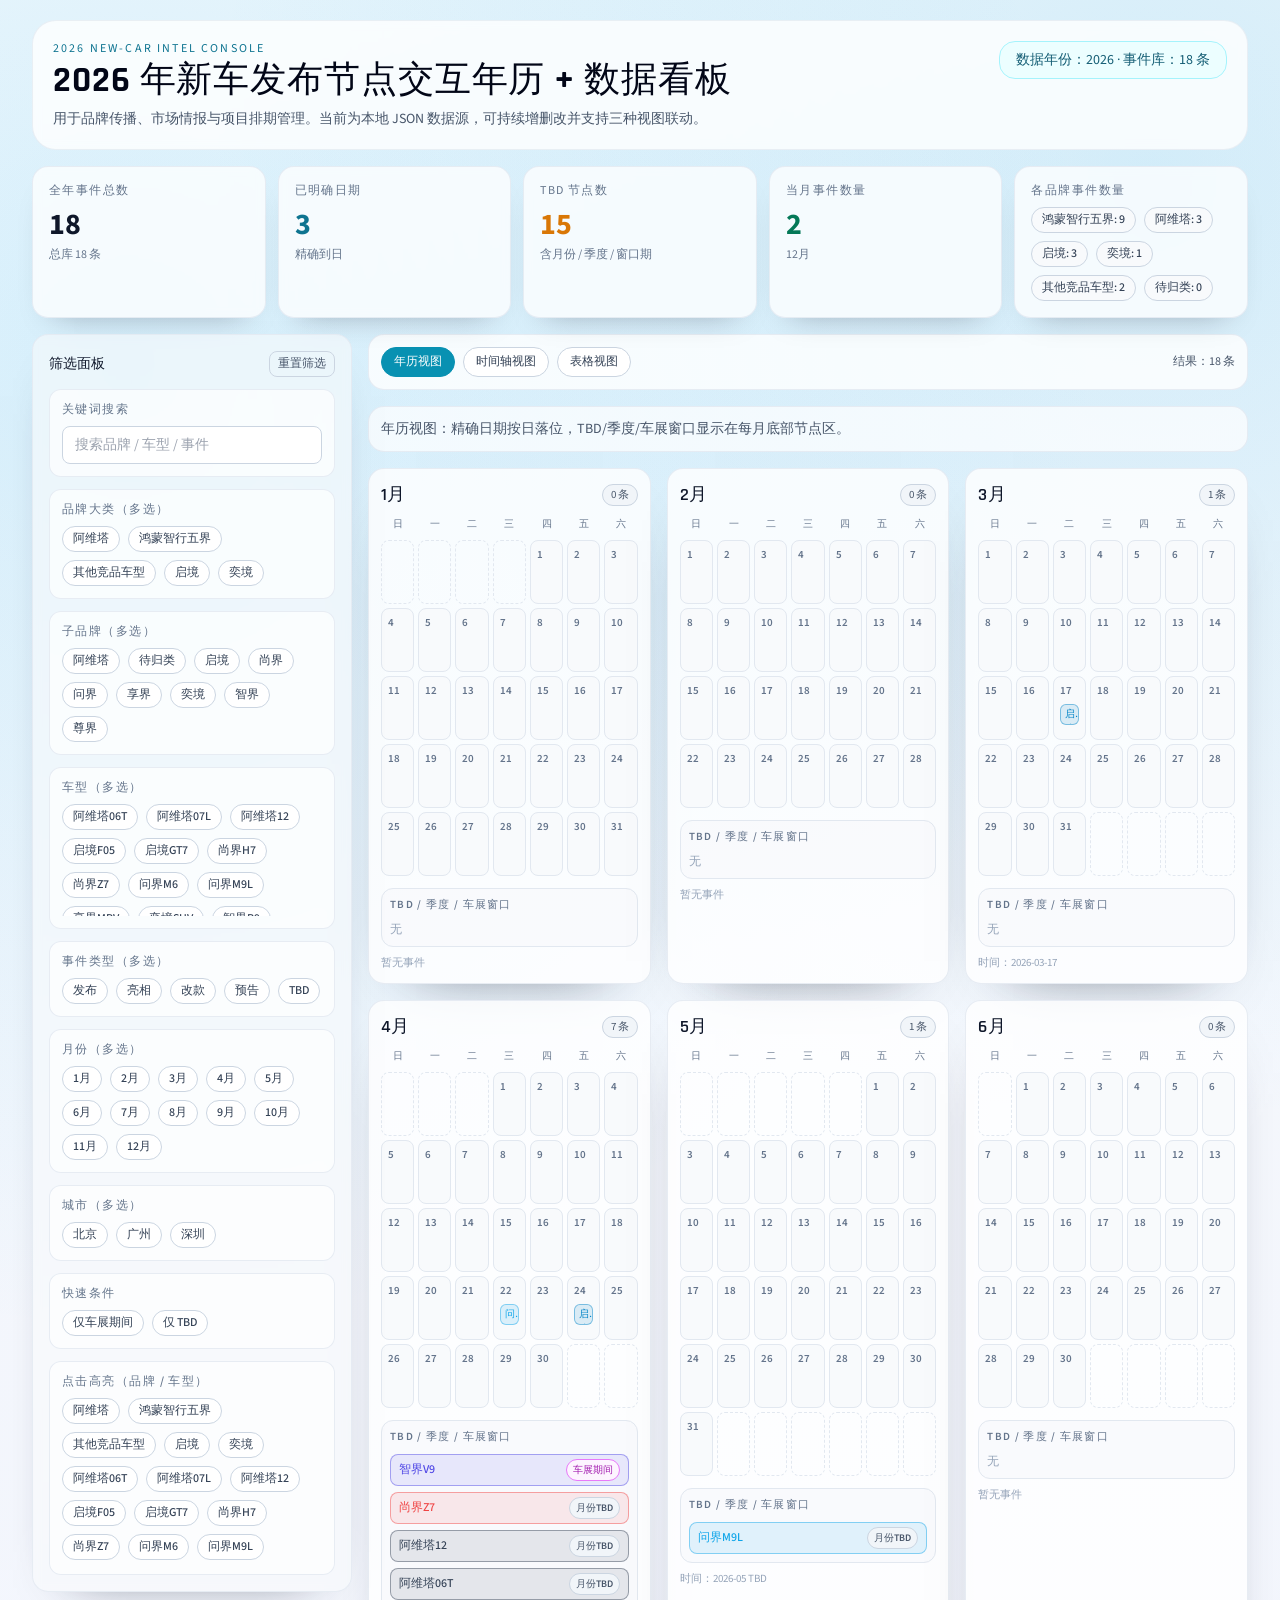
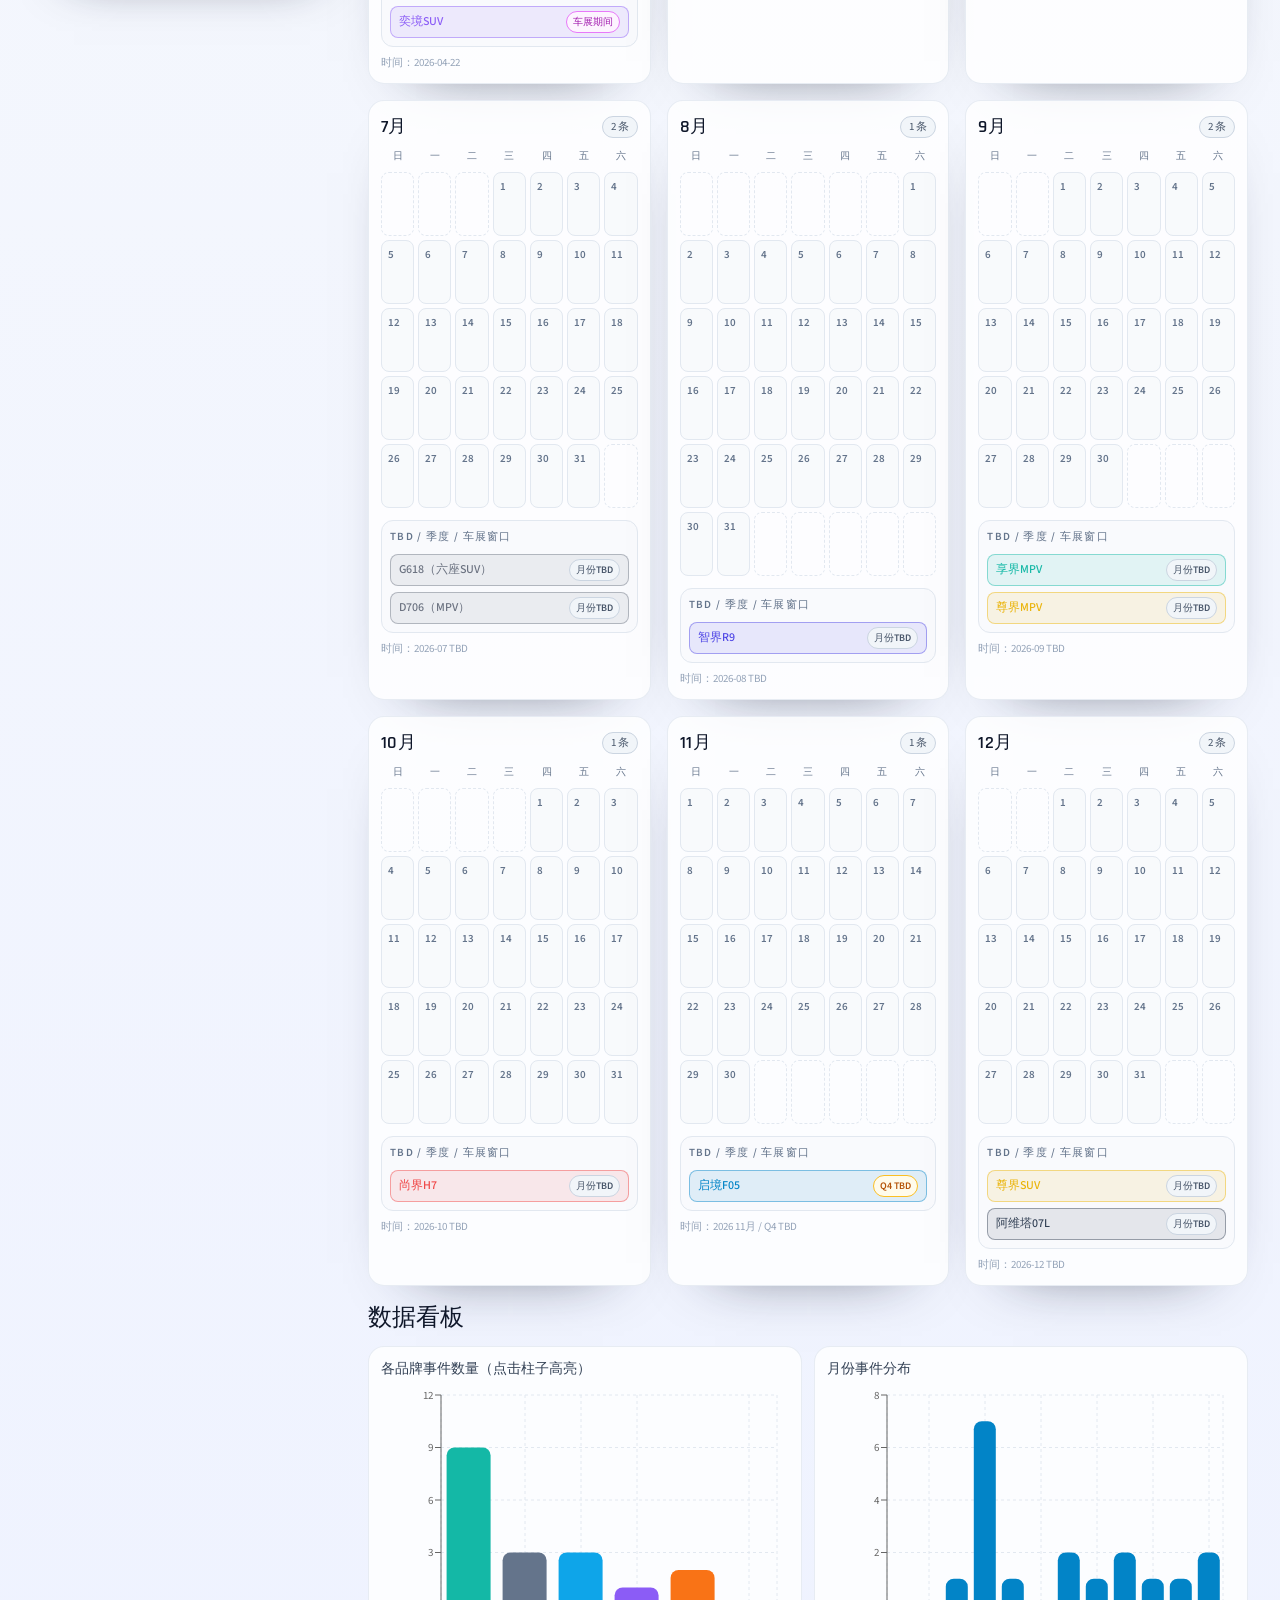
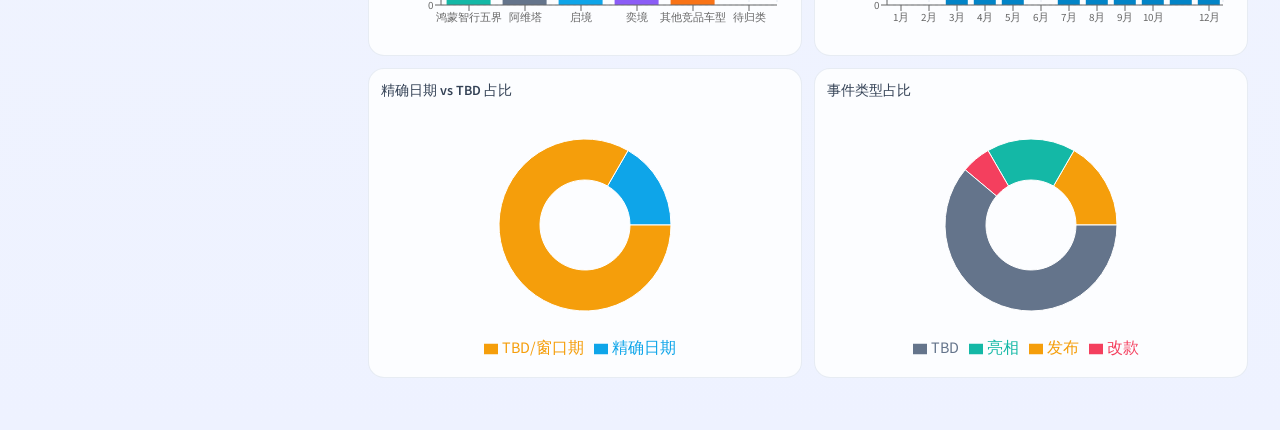
==== index.html @ 4f37b9df "Add standalone index.html for GitHub Pages" ====
<!doctype html>
<html lang="en">
  <head>
    <meta charset="UTF-8" />
    
    <meta name="viewport" content="width=device-width, initial-scale=1.0" />
    <title>car-calendar-2026-dashboard</title>
    <script type="module">
var e=Object.create,t=Object.defineProperty,n=Object.getOwnPropertyDescriptor,r=Object.getOwnPropertyNames,i=Object.getPrototypeOf,a=Object.prototype.hasOwnProperty,o=(e,t)=>()=>(t||e((t={exports:{}}).exports,t),t.exports),s=(e,n)=>{let r={};for(var i in e)t(r,i,{get:e[i],enumerable:!0});return n||t(r,Symbol.toStringTag,{value:`Module`}),r},c=(e,i,o,s)=>{if(i&&typeof i==`object`||typeof i==`function`)for(var c=r(i),l=0,u=c.length,d;l<u;l++)d=c[l],!a.call(e,d)&&d!==o&&t(e,d,{get:(e=>i[e]).bind(null,d),enumerable:!(s=n(i,d))||s.enumerable});return e},l=(n,r,a)=>(a=n==null?{}:e(i(n)),c(r||!n||!n.__esModule?t(a,`default`,{value:n,enumerable:!0}):a,n));(function(){let e=document.createElement(`link`).relList;if(e&&e.supports&&e.supports(`modulepreload`))return;for(let e of document.querySelectorAll(`link[rel="modulepreload"]`))n(e);new MutationObserver(e=>{for(let t of e)if(t.type===`childList`)for(let e of t.addedNodes)e.tagName===`LINK`&&e.rel===`modulepreload`&&n(e)}).observe(document,{childList:!0,subtree:!0});function t(e){let t={};return e.integrity&&(t.integrity=e.integrity),e.referrerPolicy&&(t.referrerPolicy=e.referrerPolicy),e.crossOrigin===`use-credentials`?t.credentials=`include`:e.crossOrigin===`anonymous`?t.credentials=`omit`:t.credentials=`same-origin`,t}function n(e){if(e.ep)return;e.ep=!0;let n=t(e);fetch(e.href,n)}})();var u=o((e=>{var t=Symbol.for(`react.transitional.element`),n=Symbol.for(`react.portal`),r=Symbol.for(`react.fragment`),i=Symbol.for(`react.strict_mode`),a=Symbol.for(`react.profiler`),o=Symbol.for(`react.consumer`),s=Symbol.for(`react.context`),c=Symbol.for(`react.forward_ref`),l=Symbol.for(`react.suspense`),u=Symbol.for(`react.memo`),d=Symbol.for(`react.lazy`),f=Symbol.for(`react.activity`),p=Symbol.iterator;function m(e){return typeof e!=`object`||!e?null:(e=p&&e[p]||e[`@@iterator`],typeof e==`function`?e:null)}var h={isMounted:function(){return!1},enqueueForceUpdate:function(){},enqueueReplaceState:function(){},enqueueSetState:function(){}},g=Object.assign,_={};function v(e,t,n){this.props=e,this.context=t,this.refs=_,this.updater=n||h}v.prototype.isReactComponent={},v.prototype.setState=function(e,t){if(typeof e!=`object`&&typeof e!=`function`&&e!=null)throw Error(`takes an object of state variables to update or a function which returns an object of state variables.`);this.updater.enqueueSetState(this,e,t,`setState`)},v.prototype.forceUpdate=function(e){this.updater.enqueueForceUpdate(this,e,`forceUpdate`)};function y(){}y.prototype=v.prototype;function b(e,t,n){this.props=e,this.context=t,this.refs=_,this.updater=n||h}var x=b.prototype=new y;x.constructor=b,g(x,v.prototype),x.isPureReactComponent=!0;var S=Array.isArray;function C(){}var w={H:null,A:null,T:null,S:null},T=Object.prototype.hasOwnProperty;function E(e,n,r){var i=r.ref;return{$$typeof:t,type:e,key:n,ref:i===void 0?null:i,props:r}}function D(e,t){return E(e.type,t,e.props)}function O(e){return typeof e==`object`&&!!e&&e.$$typeof===t}function k(e){var t={"=":`=0`,":":`=2`};return`$`+e.replace(/[=:]/g,function(e){return t[e]})}var ee=/\/+/g;function te(e,t){return typeof e==`object`&&e&&e.key!=null?k(``+e.key):t.toString(36)}function ne(e){switch(e.status){case`fulfilled`:return e.value;case`rejected`:throw e.reason;default:switch(typeof e.status==`string`?e.then(C,C):(e.status=`pending`,e.then(function(t){e.status===`pending`&&(e.status=`fulfilled`,e.value=t)},function(t){e.status===`pending`&&(e.status=`rejected`,e.reason=t)})),e.status){case`fulfilled`:return e.value;case`rejected`:throw e.reason}}throw e}function A(e,r,i,a,o){var s=typeof e;(s===`undefined`||s===`boolean`)&&(e=null);var c=!1;if(e===null)c=!0;else switch(s){case`bigint`:case`string`:case`number`:c=!0;break;case`object`:switch(e.$$typeof){case t:case n:c=!0;break;case d:return c=e._init,A(c(e._payload),r,i,a,o)}}if(c)return o=o(e),c=a===``?`.`+te(e,0):a,S(o)?(i=``,c!=null&&(i=c.replace(ee,`$&/`)+`/`),A(o,r,i,``,function(e){return e})):o!=null&&(O(o)&&(o=D(o,i+(o.key==null||e&&e.key===o.key?``:(``+o.key).replace(ee,`$&/`)+`/`)+c)),r.push(o)),1;c=0;var l=a===``?`.`:a+`:`;if(S(e))for(var u=0;u<e.length;u++)a=e[u],s=l+te(a,u),c+=A(a,r,i,s,o);else if(u=m(e),typeof u==`function`)for(e=u.call(e),u=0;!(a=e.next()).done;)a=a.value,s=l+te(a,u++),c+=A(a,r,i,s,o);else if(s===`object`){if(typeof e.then==`function`)return A(ne(e),r,i,a,o);throw r=String(e),Error(`Objects are not valid as a React child (found: `+(r===`[object Object]`?`object with keys {`+Object.keys(e).join(`, `)+`}`:r)+`). If you meant to render a collection of children, use an array instead.`)}return c}function re(e,t,n){if(e==null)return e;var r=[],i=0;return A(e,r,``,``,function(e){return t.call(n,e,i++)}),r}function ie(e){if(e._status===-1){var t=e._result;t=t(),t.then(function(t){(e._status===0||e._status===-1)&&(e._status=1,e._result=t)},function(t){(e._status===0||e._status===-1)&&(e._status=2,e._result=t)}),e._status===-1&&(e._status=0,e._result=t)}if(e._status===1)return e._result.default;throw e._result}var j=typeof reportError==`function`?reportError:function(e){if(typeof window==`object`&&typeof window.ErrorEvent==`function`){var t=new window.ErrorEvent(`error`,{bubbles:!0,cancelable:!0,message:typeof e==`object`&&e&&typeof e.message==`string`?String(e.message):String(e),error:e});if(!window.dispatchEvent(t))return}else if(typeof process==`object`&&typeof process.emit==`function`){process.emit(`uncaughtException`,e);return}console.error(e)},M={map:re,forEach:function(e,t,n){re(e,function(){t.apply(this,arguments)},n)},count:function(e){var t=0;return re(e,function(){t++}),t},toArray:function(e){return re(e,function(e){return e})||[]},only:function(e){if(!O(e))throw Error(`React.Children.only expected to receive a single React element child.`);return e}};e.Activity=f,e.Children=M,e.Component=v,e.Fragment=r,e.Profiler=a,e.PureComponent=b,e.StrictMode=i,e.Suspense=l,e.__CLIENT_INTERNALS_DO_NOT_USE_OR_WARN_USERS_THEY_CANNOT_UPGRADE=w,e.__COMPILER_RUNTIME={__proto__:null,c:function(e){return w.H.useMemoCache(e)}},e.cache=function(e){return function(){return e.apply(null,arguments)}},e.cacheSignal=function(){return null},e.cloneElement=function(e,t,n){if(e==null)throw Error(`The argument must be a React element, but you passed `+e+`.`);var r=g({},e.props),i=e.key;if(t!=null)for(a in t.key!==void 0&&(i=``+t.key),t)!T.call(t,a)||a===`key`||a===`__self`||a===`__source`||a===`ref`&&t.ref===void 0||(r[a]=t[a]);var a=arguments.length-2;if(a===1)r.children=n;else if(1<a){for(var o=Array(a),s=0;s<a;s++)o[s]=arguments[s+2];r.children=o}return E(e.type,i,r)},e.createContext=function(e){return e={$$typeof:s,_currentValue:e,_currentValue2:e,_threadCount:0,Provider:null,Consumer:null},e.Provider=e,e.Consumer={$$typeof:o,_context:e},e},e.createElement=function(e,t,n){var r,i={},a=null;if(t!=null)for(r in t.key!==void 0&&(a=``+t.key),t)T.call(t,r)&&r!==`key`&&r!==`__self`&&r!==`__source`&&(i[r]=t[r]);var o=arguments.length-2;if(o===1)i.children=n;else if(1<o){for(var s=Array(o),c=0;c<o;c++)s[c]=arguments[c+2];i.children=s}if(e&&e.defaultProps)for(r in o=e.defaultProps,o)i[r]===void 0&&(i[r]=o[r]);return E(e,a,i)},e.createRef=function(){return{current:null}},e.forwardRef=function(e){return{$$typeof:c,render:e}},e.isValidElement=O,e.lazy=function(e){return{$$typeof:d,_payload:{_status:-1,_result:e},_init:ie}},e.memo=function(e,t){return{$$typeof:u,type:e,compare:t===void 0?null:t}},e.startTransition=function(e){var t=w.T,n={};w.T=n;try{var r=e(),i=w.S;i!==null&&i(n,r),typeof r==`object`&&r&&typeof r.then==`function`&&r.then(C,j)}catch(e){j(e)}finally{t!==null&&n.types!==null&&(t.types=n.types),w.T=t}},e.unstable_useCacheRefresh=function(){return w.H.useCacheRefresh()},e.use=function(e){return w.H.use(e)},e.useActionState=function(e,t,n){return w.H.useActionState(e,t,n)},e.useCallback=function(e,t){return w.H.useCallback(e,t)},e.useContext=function(e){return w.H.useContext(e)},e.useDebugValue=function(){},e.useDeferredValue=function(e,t){return w.H.useDeferredValue(e,t)},e.useEffect=function(e,t){return w.H.useEffect(e,t)},e.useEffectEvent=function(e){return w.H.useEffectEvent(e)},e.useId=function(){return w.H.useId()},e.useImperativeHandle=function(e,t,n){return w.H.useImperativeHandle(e,t,n)},e.useInsertionEffect=function(e,t){return w.H.useInsertionEffect(e,t)},e.useLayoutEffect=function(e,t){return w.H.useLayoutEffect(e,t)},e.useMemo=function(e,t){return w.H.useMemo(e,t)},e.useOptimistic=function(e,t){return w.H.useOptimistic(e,t)},e.useReducer=function(e,t,n){return w.H.useReducer(e,t,n)},e.useRef=function(e){return w.H.useRef(e)},e.useState=function(e){return w.H.useState(e)},e.useSyncExternalStore=function(e,t,n){return w.H.useSyncExternalStore(e,t,n)},e.useTransition=function(){return w.H.useTransition()},e.version=`19.2.4`})),d=o(((e,t)=>{t.exports=u()})),f=o((e=>{function t(e,t){var n=e.length;e.push(t);a:for(;0<n;){var r=n-1>>>1,a=e[r];if(0<i(a,t))e[r]=t,e[n]=a,n=r;else break a}}function n(e){return e.length===0?null:e[0]}function r(e){if(e.length===0)return null;var t=e[0],n=e.pop();if(n!==t){e[0]=n;a:for(var r=0,a=e.length,o=a>>>1;r<o;){var s=2*(r+1)-1,c=e[s],l=s+1,u=e[l];if(0>i(c,n))l<a&&0>i(u,c)?(e[r]=u,e[l]=n,r=l):(e[r]=c,e[s]=n,r=s);else if(l<a&&0>i(u,n))e[r]=u,e[l]=n,r=l;else break a}}return t}function i(e,t){var n=e.sortIndex-t.sortIndex;return n===0?e.id-t.id:n}if(e.unstable_now=void 0,typeof performance==`object`&&typeof performance.now==`function`){var a=performance;e.unstable_now=function(){return a.now()}}else{var o=Date,s=o.now();e.unstable_now=function(){return o.now()-s}}var c=[],l=[],u=1,d=null,f=3,p=!1,m=!1,h=!1,g=!1,_=typeof setTimeout==`function`?setTimeout:null,v=typeof clearTimeout==`function`?clearTimeout:null,y=typeof setImmediate<`u`?setImmediate:null;function b(e){for(var i=n(l);i!==null;){if(i.callback===null)r(l);else if(i.startTime<=e)r(l),i.sortIndex=i.expirationTime,t(c,i);else break;i=n(l)}}function x(e){if(h=!1,b(e),!m)if(n(c)!==null)m=!0,S||(S=!0,O());else{var t=n(l);t!==null&&te(x,t.startTime-e)}}var S=!1,C=-1,w=5,T=-1;function E(){return g?!0:!(e.unstable_now()-T<w)}function D(){if(g=!1,S){var t=e.unstable_now();T=t;var i=!0;try{a:{m=!1,h&&(h=!1,v(C),C=-1),p=!0;var a=f;try{b:{for(b(t),d=n(c);d!==null&&!(d.expirationTime>t&&E());){var o=d.callback;if(typeof o==`function`){d.callback=null,f=d.priorityLevel;var s=o(d.expirationTime<=t);if(t=e.unstable_now(),typeof s==`function`){d.callback=s,b(t),i=!0;break b}d===n(c)&&r(c),b(t)}else r(c);d=n(c)}if(d!==null)i=!0;else{var u=n(l);u!==null&&te(x,u.startTime-t),i=!1}}break a}finally{d=null,f=a,p=!1}i=void 0}}finally{i?O():S=!1}}}var O;if(typeof y==`function`)O=function(){y(D)};else if(typeof MessageChannel<`u`){var k=new MessageChannel,ee=k.port2;k.port1.onmessage=D,O=function(){ee.postMessage(null)}}else O=function(){_(D,0)};function te(t,n){C=_(function(){t(e.unstable_now())},n)}e.unstable_IdlePriority=5,e.unstable_ImmediatePriority=1,e.unstable_LowPriority=4,e.unstable_NormalPriority=3,e.unstable_Profiling=null,e.unstable_UserBlockingPriority=2,e.unstable_cancelCallback=function(e){e.callback=null},e.unstable_forceFrameRate=function(e){0>e||125<e?console.error(`forceFrameRate takes a positive int between 0 and 125, forcing frame rates higher than 125 fps is not supported`):w=0<e?Math.floor(1e3/e):5},e.unstable_getCurrentPriorityLevel=function(){return f},e.unstable_next=function(e){switch(f){case 1:case 2:case 3:var t=3;break;default:t=f}var n=f;f=t;try{return e()}finally{f=n}},e.unstable_requestPaint=function(){g=!0},e.unstable_runWithPriority=function(e,t){switch(e){case 1:case 2:case 3:case 4:case 5:break;default:e=3}var n=f;f=e;try{return t()}finally{f=n}},e.unstable_scheduleCallback=function(r,i,a){var o=e.unstable_now();switch(typeof a==`object`&&a?(a=a.delay,a=typeof a==`number`&&0<a?o+a:o):a=o,r){case 1:var s=-1;break;case 2:s=250;break;case 5:s=1073741823;break;case 4:s=1e4;break;default:s=5e3}return s=a+s,r={id:u++,callback:i,priorityLevel:r,startTime:a,expirationTime:s,sortIndex:-1},a>o?(r.sortIndex=a,t(l,r),n(c)===null&&r===n(l)&&(h?(v(C),C=-1):h=!0,te(x,a-o))):(r.sortIndex=s,t(c,r),m||p||(m=!0,S||(S=!0,O()))),r},e.unstable_shouldYield=E,e.unstable_wrapCallback=function(e){var t=f;return function(){var n=f;f=t;try{return e.apply(this,arguments)}finally{f=n}}}})),p=o(((e,t)=>{t.exports=f()})),m=o((e=>{var t=d();function n(e){var t=`https://react.dev/errors/`+e;if(1<arguments.length){t+=`?args[]=`+encodeURIComponent(arguments[1]);for(var n=2;n<arguments.length;n++)t+=`&args[]=`+encodeURIComponent(arguments[n])}return`Minified React error #`+e+`; visit `+t+` for the full message or use the non-minified dev environment for full errors and additional helpful warnings.`}function r(){}var i={d:{f:r,r:function(){throw Error(n(522))},D:r,C:r,L:r,m:r,X:r,S:r,M:r},p:0,findDOMNode:null},a=Symbol.for(`react.portal`);function o(e,t,n){var r=3<arguments.length&&arguments[3]!==void 0?arguments[3]:null;return{$$typeof:a,key:r==null?null:``+r,children:e,containerInfo:t,implementation:n}}var s=t.__CLIENT_INTERNALS_DO_NOT_USE_OR_WARN_USERS_THEY_CANNOT_UPGRADE;function c(e,t){if(e===`font`)return``;if(typeof t==`string`)return t===`use-credentials`?t:``}e.__DOM_INTERNALS_DO_NOT_USE_OR_WARN_USERS_THEY_CANNOT_UPGRADE=i,e.createPortal=function(e,t){var r=2<arguments.length&&arguments[2]!==void 0?arguments[2]:null;if(!t||t.nodeType!==1&&t.nodeType!==9&&t.nodeType!==11)throw Error(n(299));return o(e,t,null,r)},e.flushSync=function(e){var t=s.T,n=i.p;try{if(s.T=null,i.p=2,e)return e()}finally{s.T=t,i.p=n,i.d.f()}},e.preconnect=function(e,t){typeof e==`string`&&(t?(t=t.crossOrigin,t=typeof t==`string`?t===`use-credentials`?t:``:void 0):t=null,i.d.C(e,t))},e.prefetchDNS=function(e){typeof e==`string`&&i.d.D(e)},e.preinit=function(e,t){if(typeof e==`string`&&t&&typeof t.as==`string`){var n=t.as,r=c(n,t.crossOrigin),a=typeof t.integrity==`string`?t.integrity:void 0,o=typeof t.fetchPriority==`string`?t.fetchPriority:void 0;n===`style`?i.d.S(e,typeof t.precedence==`string`?t.precedence:void 0,{crossOrigin:r,integrity:a,fetchPriority:o}):n===`script`&&i.d.X(e,{crossOrigin:r,integrity:a,fetchPriority:o,nonce:typeof t.nonce==`string`?t.nonce:void 0})}},e.preinitModule=function(e,t){if(typeof e==`string`)if(typeof t==`object`&&t){if(t.as==null||t.as===`script`){var n=c(t.as,t.crossOrigin);i.d.M(e,{crossOrigin:n,integrity:typeof t.integrity==`string`?t.integrity:void 0,nonce:typeof t.nonce==`string`?t.nonce:void 0})}}else t??i.d.M(e)},e.preload=function(e,t){if(typeof e==`string`&&typeof t==`object`&&t&&typeof t.as==`string`){var n=t.as,r=c(n,t.crossOrigin);i.d.L(e,n,{crossOrigin:r,integrity:typeof t.integrity==`string`?t.integrity:void 0,nonce:typeof t.nonce==`string`?t.nonce:void 0,type:typeof t.type==`string`?t.type:void 0,fetchPriority:typeof t.fetchPriority==`string`?t.fetchPriority:void 0,referrerPolicy:typeof t.referrerPolicy==`string`?t.referrerPolicy:void 0,imageSrcSet:typeof t.imageSrcSet==`string`?t.imageSrcSet:void 0,imageSizes:typeof t.imageSizes==`string`?t.imageSizes:void 0,media:typeof t.media==`string`?t.media:void 0})}},e.preloadModule=function(e,t){if(typeof e==`string`)if(t){var n=c(t.as,t.crossOrigin);i.d.m(e,{as:typeof t.as==`string`&&t.as!==`script`?t.as:void 0,crossOrigin:n,integrity:typeof t.integrity==`string`?t.integrity:void 0})}else i.d.m(e)},e.requestFormReset=function(e){i.d.r(e)},e.unstable_batchedUpdates=function(e,t){return e(t)},e.useFormState=function(e,t,n){return s.H.useFormState(e,t,n)},e.useFormStatus=function(){return s.H.useHostTransitionStatus()},e.version=`19.2.4`})),h=o(((e,t)=>{function n(){if(!(typeof __REACT_DEVTOOLS_GLOBAL_HOOK__>`u`||typeof __REACT_DEVTOOLS_GLOBAL_HOOK__.checkDCE!=`function`))try{__REACT_DEVTOOLS_GLOBAL_HOOK__.checkDCE(n)}catch(e){console.error(e)}}n(),t.exports=m()})),g=o((e=>{var t=p(),n=d(),r=h();function i(e){var t=`https://react.dev/errors/`+e;if(1<arguments.length){t+=`?args[]=`+encodeURIComponent(arguments[1]);for(var n=2;n<arguments.length;n++)t+=`&args[]=`+encodeURIComponent(arguments[n])}return`Minified React error #`+e+`; visit `+t+` for the full message or use the non-minified dev environment for full errors and additional helpful warnings.`}function a(e){return!(!e||e.nodeType!==1&&e.nodeType!==9&&e.nodeType!==11)}function o(e){var t=e,n=e;if(e.alternate)for(;t.return;)t=t.return;else{e=t;do t=e,t.flags&4098&&(n=t.return),e=t.return;while(e)}return t.tag===3?n:null}function s(e){if(e.tag===13){var t=e.memoizedState;if(t===null&&(e=e.alternate,e!==null&&(t=e.memoizedState)),t!==null)return t.dehydrated}return null}function c(e){if(e.tag===31){var t=e.memoizedState;if(t===null&&(e=e.alternate,e!==null&&(t=e.memoizedState)),t!==null)return t.dehydrated}return null}function l(e){if(o(e)!==e)throw Error(i(188))}function u(e){var t=e.alternate;if(!t){if(t=o(e),t===null)throw Error(i(188));return t===e?e:null}for(var n=e,r=t;;){var a=n.return;if(a===null)break;var s=a.alternate;if(s===null){if(r=a.return,r!==null){n=r;continue}break}if(a.child===s.child){for(s=a.child;s;){if(s===n)return l(a),e;if(s===r)return l(a),t;s=s.sibling}throw Error(i(188))}if(n.return!==r.return)n=a,r=s;else{for(var c=!1,u=a.child;u;){if(u===n){c=!0,n=a,r=s;break}if(u===r){c=!0,r=a,n=s;break}u=u.sibling}if(!c){for(u=s.child;u;){if(u===n){c=!0,n=s,r=a;break}if(u===r){c=!0,r=s,n=a;break}u=u.sibling}if(!c)throw Error(i(189))}}if(n.alternate!==r)throw Error(i(190))}if(n.tag!==3)throw Error(i(188));return n.stateNode.current===n?e:t}function f(e){var t=e.tag;if(t===5||t===26||t===27||t===6)return e;for(e=e.child;e!==null;){if(t=f(e),t!==null)return t;e=e.sibling}return null}var m=Object.assign,g=Symbol.for(`react.element`),_=Symbol.for(`react.transitional.element`),v=Symbol.for(`react.portal`),y=Symbol.for(`react.fragment`),b=Symbol.for(`react.strict_mode`),x=Symbol.for(`react.profiler`),S=Symbol.for(`react.consumer`),C=Symbol.for(`react.context`),w=Symbol.for(`react.forward_ref`),T=Symbol.for(`react.suspense`),E=Symbol.for(`react.suspense_list`),D=Symbol.for(`react.memo`),O=Symbol.for(`react.lazy`),k=Symbol.for(`react.activity`),ee=Symbol.for(`react.memo_cache_sentinel`),te=Symbol.iterator;function ne(e){return typeof e!=`object`||!e?null:(e=te&&e[te]||e[`@@iterator`],typeof e==`function`?e:null)}var A=Symbol.for(`react.client.reference`);function re(e){if(e==null)return null;if(typeof e==`function`)return e.$$typeof===A?null:e.displayName||e.name||null;if(typeof e==`string`)return e;switch(e){case y:return`Fragment`;case x:return`Profiler`;case b:return`StrictMode`;case T:return`Suspense`;case E:return`SuspenseList`;case k:return`Activity`}if(typeof e==`object`)switch(e.$$typeof){case v:return`Portal`;case C:return e.displayName||`Context`;case S:return(e._context.displayName||`Context`)+`.Consumer`;case w:var t=e.render;return e=e.displayName,e||=(e=t.displayName||t.name||``,e===``?`ForwardRef`:`ForwardRef(`+e+`)`),e;case D:return t=e.displayName||null,t===null?re(e.type)||`Memo`:t;case O:t=e._payload,e=e._init;try{return re(e(t))}catch{}}return null}var ie=Array.isArray,j=n.__CLIENT_INTERNALS_DO_NOT_USE_OR_WARN_USERS_THEY_CANNOT_UPGRADE,M=r.__DOM_INTERNALS_DO_NOT_USE_OR_WARN_USERS_THEY_CANNOT_UPGRADE,ae={pending:!1,data:null,method:null,action:null},N=[],oe=-1;function se(e){return{current:e}}function ce(e){0>oe||(e.current=N[oe],N[oe]=null,oe--)}function le(e,t){oe++,N[oe]=e.current,e.current=t}var ue=se(null),de=se(null),fe=se(null),pe=se(null);function me(e,t){switch(le(fe,t),le(de,e),le(ue,null),t.nodeType){case 9:case 11:e=(e=t.documentElement)&&(e=e.namespaceURI)?Ud(e):0;break;default:if(e=t.tagName,t=t.namespaceURI)t=Ud(t),e=Wd(t,e);else switch(e){case`svg`:e=1;break;case`math`:e=2;break;default:e=0}}ce(ue),le(ue,e)}function he(){ce(ue),ce(de),ce(fe)}function ge(e){e.memoizedState!==null&&le(pe,e);var t=ue.current,n=Wd(t,e.type);t!==n&&(le(de,e),le(ue,n))}function _e(e){de.current===e&&(ce(ue),ce(de)),pe.current===e&&(ce(pe),ep._currentValue=ae)}var ve,ye;function be(e){if(ve===void 0)try{throw Error()}catch(e){var t=e.stack.trim().match(/\n( *(at )?)/);ve=t&&t[1]||``,ye=-1<e.stack.indexOf(`
    at`)?` (<anonymous>)`:-1<e.stack.indexOf(`@`)?`@unknown:0:0`:``}return`
`+ve+e+ye}var xe=!1;function Se(e,t){if(!e||xe)return``;xe=!0;var n=Error.prepareStackTrace;Error.prepareStackTrace=void 0;try{var r={DetermineComponentFrameRoot:function(){try{if(t){var n=function(){throw Error()};if(Object.defineProperty(n.prototype,`props`,{set:function(){throw Error()}}),typeof Reflect==`object`&&Reflect.construct){try{Reflect.construct(n,[])}catch(e){var r=e}Reflect.construct(e,[],n)}else{try{n.call()}catch(e){r=e}e.call(n.prototype)}}else{try{throw Error()}catch(e){r=e}(n=e())&&typeof n.catch==`function`&&n.catch(function(){})}}catch(e){if(e&&r&&typeof e.stack==`string`)return[e.stack,r.stack]}return[null,null]}};r.DetermineComponentFrameRoot.displayName=`DetermineComponentFrameRoot`;var i=Object.getOwnPropertyDescriptor(r.DetermineComponentFrameRoot,`name`);i&&i.configurable&&Object.defineProperty(r.DetermineComponentFrameRoot,`name`,{value:`DetermineComponentFrameRoot`});var a=r.DetermineComponentFrameRoot(),o=a[0],s=a[1];if(o&&s){var c=o.split(`
`),l=s.split(`
`);for(i=r=0;r<c.length&&!c[r].includes(`DetermineComponentFrameRoot`);)r++;for(;i<l.length&&!l[i].includes(`DetermineComponentFrameRoot`);)i++;if(r===c.length||i===l.length)for(r=c.length-1,i=l.length-1;1<=r&&0<=i&&c[r]!==l[i];)i--;for(;1<=r&&0<=i;r--,i--)if(c[r]!==l[i]){if(r!==1||i!==1)do if(r--,i--,0>i||c[r]!==l[i]){var u=`
`+c[r].replace(` at new `,` at `);return e.displayName&&u.includes(`<anonymous>`)&&(u=u.replace(`<anonymous>`,e.displayName)),u}while(1<=r&&0<=i);break}}}finally{xe=!1,Error.prepareStackTrace=n}return(n=e?e.displayName||e.name:``)?be(n):``}function Ce(e,t){switch(e.tag){case 26:case 27:case 5:return be(e.type);case 16:return be(`Lazy`);case 13:return e.child!==t&&t!==null?be(`Suspense Fallback`):be(`Suspense`);case 19:return be(`SuspenseList`);case 0:case 15:return Se(e.type,!1);case 11:return Se(e.type.render,!1);case 1:return Se(e.type,!0);case 31:return be(`Activity`);default:return``}}function we(e){try{var t=``,n=null;do t+=Ce(e,n),n=e,e=e.return;while(e);return t}catch(e){return`
Error generating stack: `+e.message+`
`+e.stack}}var Te=Object.prototype.hasOwnProperty,Ee=t.unstable_scheduleCallback,De=t.unstable_cancelCallback,Oe=t.unstable_shouldYield,ke=t.unstable_requestPaint,Ae=t.unstable_now,je=t.unstable_getCurrentPriorityLevel,Me=t.unstable_ImmediatePriority,Ne=t.unstable_UserBlockingPriority,Pe=t.unstable_NormalPriority,Fe=t.unstable_LowPriority,Ie=t.unstable_IdlePriority,Le=t.log,Re=t.unstable_setDisableYieldValue,ze=null,Be=null;function Ve(e){if(typeof Le==`function`&&Re(e),Be&&typeof Be.setStrictMode==`function`)try{Be.setStrictMode(ze,e)}catch{}}var He=Math.clz32?Math.clz32:Ge,Ue=Math.log,We=Math.LN2;function Ge(e){return e>>>=0,e===0?32:31-(Ue(e)/We|0)|0}var Ke=256,qe=262144,Je=4194304;function Ye(e){var t=e&42;if(t!==0)return t;switch(e&-e){case 1:return 1;case 2:return 2;case 4:return 4;case 8:return 8;case 16:return 16;case 32:return 32;case 64:return 64;case 128:return 128;case 256:case 512:case 1024:case 2048:case 4096:case 8192:case 16384:case 32768:case 65536:case 131072:return e&261888;case 262144:case 524288:case 1048576:case 2097152:return e&3932160;case 4194304:case 8388608:case 16777216:case 33554432:return e&62914560;case 67108864:return 67108864;case 134217728:return 134217728;case 268435456:return 268435456;case 536870912:return 536870912;case 1073741824:return 0;default:return e}}function Xe(e,t,n){var r=e.pendingLanes;if(r===0)return 0;var i=0,a=e.suspendedLanes,o=e.pingedLanes;e=e.warmLanes;var s=r&134217727;return s===0?(s=r&~a,s===0?o===0?n||(n=r&~e,n!==0&&(i=Ye(n))):i=Ye(o):i=Ye(s)):(r=s&~a,r===0?(o&=s,o===0?n||(n=s&~e,n!==0&&(i=Ye(n))):i=Ye(o)):i=Ye(r)),i===0?0:t!==0&&t!==i&&(t&a)===0&&(a=i&-i,n=t&-t,a>=n||a===32&&n&4194048)?t:i}function Ze(e,t){return(e.pendingLanes&~(e.suspendedLanes&~e.pingedLanes)&t)===0}function Qe(e,t){switch(e){case 1:case 2:case 4:case 8:case 64:return t+250;case 16:case 32:case 128:case 256:case 512:case 1024:case 2048:case 4096:case 8192:case 16384:case 32768:case 65536:case 131072:case 262144:case 524288:case 1048576:case 2097152:return t+5e3;case 4194304:case 8388608:case 16777216:case 33554432:return-1;case 67108864:case 134217728:case 268435456:case 536870912:case 1073741824:return-1;default:return-1}}function $e(){var e=Je;return Je<<=1,!(Je&62914560)&&(Je=4194304),e}function et(e){for(var t=[],n=0;31>n;n++)t.push(e);return t}function tt(e,t){e.pendingLanes|=t,t!==268435456&&(e.suspendedLanes=0,e.pingedLanes=0,e.warmLanes=0)}function nt(e,t,n,r,i,a){var o=e.pendingLanes;e.pendingLanes=n,e.suspendedLanes=0,e.pingedLanes=0,e.warmLanes=0,e.expiredLanes&=n,e.entangledLanes&=n,e.errorRecoveryDisabledLanes&=n,e.shellSuspendCounter=0;var s=e.entanglements,c=e.expirationTimes,l=e.hiddenUpdates;for(n=o&~n;0<n;){var u=31-He(n),d=1<<u;s[u]=0,c[u]=-1;var f=l[u];if(f!==null)for(l[u]=null,u=0;u<f.length;u++){var p=f[u];p!==null&&(p.lane&=-536870913)}n&=~d}r!==0&&rt(e,r,0),a!==0&&i===0&&e.tag!==0&&(e.suspendedLanes|=a&~(o&~t))}function rt(e,t,n){e.pendingLanes|=t,e.suspendedLanes&=~t;var r=31-He(t);e.entangledLanes|=t,e.entanglements[r]=e.entanglements[r]|1073741824|n&261930}function it(e,t){var n=e.entangledLanes|=t;for(e=e.entanglements;n;){var r=31-He(n),i=1<<r;i&t|e[r]&t&&(e[r]|=t),n&=~i}}function at(e,t){var n=t&-t;return n=n&42?1:ot(n),(n&(e.suspendedLanes|t))===0?n:0}function ot(e){switch(e){case 2:e=1;break;case 8:e=4;break;case 32:e=16;break;case 256:case 512:case 1024:case 2048:case 4096:case 8192:case 16384:case 32768:case 65536:case 131072:case 262144:case 524288:case 1048576:case 2097152:case 4194304:case 8388608:case 16777216:case 33554432:e=128;break;case 268435456:e=134217728;break;default:e=0}return e}function st(e){return e&=-e,2<e?8<e?e&134217727?32:268435456:8:2}function ct(){var e=M.p;return e===0?(e=window.event,e===void 0?32:gp(e.type)):e}function lt(e,t){var n=M.p;try{return M.p=e,t()}finally{M.p=n}}var ut=Math.random().toString(36).slice(2),dt=`__reactFiber$`+ut,ft=`__reactProps$`+ut,pt=`__reactContainer$`+ut,mt=`__reactEvents$`+ut,ht=`__reactListeners$`+ut,gt=`__reactHandles$`+ut,_t=`__reactResources$`+ut,vt=`__reactMarker$`+ut;function yt(e){delete e[dt],delete e[ft],delete e[mt],delete e[ht],delete e[gt]}function bt(e){var t=e[dt];if(t)return t;for(var n=e.parentNode;n;){if(t=n[pt]||n[dt]){if(n=t.alternate,t.child!==null||n!==null&&n.child!==null)for(e=pf(e);e!==null;){if(n=e[dt])return n;e=pf(e)}return t}e=n,n=e.parentNode}return null}function xt(e){if(e=e[dt]||e[pt]){var t=e.tag;if(t===5||t===6||t===13||t===31||t===26||t===27||t===3)return e}return null}function St(e){var t=e.tag;if(t===5||t===26||t===27||t===6)return e.stateNode;throw Error(i(33))}function Ct(e){var t=e[_t];return t||=e[_t]={hoistableStyles:new Map,hoistableScripts:new Map},t}function wt(e){e[vt]=!0}var Tt=new Set,Et={};function Dt(e,t){Ot(e,t),Ot(e+`Capture`,t)}function Ot(e,t){for(Et[e]=t,e=0;e<t.length;e++)Tt.add(t[e])}var kt=RegExp(`^[:A-Z_a-z\\u00C0-\\u00D6\\u00D8-\\u00F6\\u00F8-\\u02FF\\u0370-\\u037D\\u037F-\\u1FFF\\u200C-\\u200D\\u2070-\\u218F\\u2C00-\\u2FEF\\u3001-\\uD7FF\\uF900-\\uFDCF\\uFDF0-\\uFFFD][:A-Z_a-z\\u00C0-\\u00D6\\u00D8-\\u00F6\\u00F8-\\u02FF\\u0370-\\u037D\\u037F-\\u1FFF\\u200C-\\u200D\\u2070-\\u218F\\u2C00-\\u2FEF\\u3001-\\uD7FF\\uF900-\\uFDCF\\uFDF0-\\uFFFD\\-.0-9\\u00B7\\u0300-\\u036F\\u203F-\\u2040]*$`),At={},jt={};function Mt(e){return Te.call(jt,e)?!0:Te.call(At,e)?!1:kt.test(e)?jt[e]=!0:(At[e]=!0,!1)}function Nt(e,t,n){if(Mt(t))if(n===null)e.removeAttribute(t);else{switch(typeof n){case`undefined`:case`function`:case`symbol`:e.removeAttribute(t);return;case`boolean`:var r=t.toLowerCase().slice(0,5);if(r!==`data-`&&r!==`aria-`){e.removeAttribute(t);return}}e.setAttribute(t,``+n)}}function Pt(e,t,n){if(n===null)e.removeAttribute(t);else{switch(typeof n){case`undefined`:case`function`:case`symbol`:case`boolean`:e.removeAttribute(t);return}e.setAttribute(t,``+n)}}function Ft(e,t,n,r){if(r===null)e.removeAttribute(n);else{switch(typeof r){case`undefined`:case`function`:case`symbol`:case`boolean`:e.removeAttribute(n);return}e.setAttributeNS(t,n,``+r)}}function It(e){switch(typeof e){case`bigint`:case`boolean`:case`number`:case`string`:case`undefined`:return e;case`object`:return e;default:return``}}function Lt(e){var t=e.type;return(e=e.nodeName)&&e.toLowerCase()===`input`&&(t===`checkbox`||t===`radio`)}function Rt(e,t,n){var r=Object.getOwnPropertyDescriptor(e.constructor.prototype,t);if(!e.hasOwnProperty(t)&&r!==void 0&&typeof r.get==`function`&&typeof r.set==`function`){var i=r.get,a=r.set;return Object.defineProperty(e,t,{configurable:!0,get:function(){return i.call(this)},set:function(e){n=``+e,a.call(this,e)}}),Object.defineProperty(e,t,{enumerable:r.enumerable}),{getValue:function(){return n},setValue:function(e){n=``+e},stopTracking:function(){e._valueTracker=null,delete e[t]}}}}function zt(e){if(!e._valueTracker){var t=Lt(e)?`checked`:`value`;e._valueTracker=Rt(e,t,``+e[t])}}function Bt(e){if(!e)return!1;var t=e._valueTracker;if(!t)return!0;var n=t.getValue(),r=``;return e&&(r=Lt(e)?e.checked?`true`:`false`:e.value),e=r,e===n?!1:(t.setValue(e),!0)}function Vt(e){if(e||=typeof document<`u`?document:void 0,e===void 0)return null;try{return e.activeElement||e.body}catch{return e.body}}var Ht=/[\n"\\]/g;function Ut(e){return e.replace(Ht,function(e){return`\\`+e.charCodeAt(0).toString(16)+` `})}function Wt(e,t,n,r,i,a,o,s){e.name=``,o!=null&&typeof o!=`function`&&typeof o!=`symbol`&&typeof o!=`boolean`?e.type=o:e.removeAttribute(`type`),t==null?o!==`submit`&&o!==`reset`||e.removeAttribute(`value`):o===`number`?(t===0&&e.value===``||e.value!=t)&&(e.value=``+It(t)):e.value!==``+It(t)&&(e.value=``+It(t)),t==null?n==null?r!=null&&e.removeAttribute(`value`):Kt(e,o,It(n)):Kt(e,o,It(t)),i==null&&a!=null&&(e.defaultChecked=!!a),i!=null&&(e.checked=i&&typeof i!=`function`&&typeof i!=`symbol`),s!=null&&typeof s!=`function`&&typeof s!=`symbol`&&typeof s!=`boolean`?e.name=``+It(s):e.removeAttribute(`name`)}function Gt(e,t,n,r,i,a,o,s){if(a!=null&&typeof a!=`function`&&typeof a!=`symbol`&&typeof a!=`boolean`&&(e.type=a),t!=null||n!=null){if(!(a!==`submit`&&a!==`reset`||t!=null)){zt(e);return}n=n==null?``:``+It(n),t=t==null?n:``+It(t),s||t===e.value||(e.value=t),e.defaultValue=t}r??=i,r=typeof r!=`function`&&typeof r!=`symbol`&&!!r,e.checked=s?e.checked:!!r,e.defaultChecked=!!r,o!=null&&typeof o!=`function`&&typeof o!=`symbol`&&typeof o!=`boolean`&&(e.name=o),zt(e)}function Kt(e,t,n){t===`number`&&Vt(e.ownerDocument)===e||e.defaultValue===``+n||(e.defaultValue=``+n)}function qt(e,t,n,r){if(e=e.options,t){t={};for(var i=0;i<n.length;i++)t[`$`+n[i]]=!0;for(n=0;n<e.length;n++)i=t.hasOwnProperty(`$`+e[n].value),e[n].selected!==i&&(e[n].selected=i),i&&r&&(e[n].defaultSelected=!0)}else{for(n=``+It(n),t=null,i=0;i<e.length;i++){if(e[i].value===n){e[i].selected=!0,r&&(e[i].defaultSelected=!0);return}t!==null||e[i].disabled||(t=e[i])}t!==null&&(t.selected=!0)}}function Jt(e,t,n){if(t!=null&&(t=``+It(t),t!==e.value&&(e.value=t),n==null)){e.defaultValue!==t&&(e.defaultValue=t);return}e.defaultValue=n==null?``:``+It(n)}function Yt(e,t,n,r){if(t==null){if(r!=null){if(n!=null)throw Error(i(92));if(ie(r)){if(1<r.length)throw Error(i(93));r=r[0]}n=r}n??=``,t=n}n=It(t),e.defaultValue=n,r=e.textContent,r===n&&r!==``&&r!==null&&(e.value=r),zt(e)}function Xt(e,t){if(t){var n=e.firstChild;if(n&&n===e.lastChild&&n.nodeType===3){n.nodeValue=t;return}}e.textContent=t}var Zt=new Set(`animationIterationCount aspectRatio borderImageOutset borderImageSlice borderImageWidth boxFlex boxFlexGroup boxOrdinalGroup columnCount columns flex flexGrow flexPositive flexShrink flexNegative flexOrder gridArea gridRow gridRowEnd gridRowSpan gridRowStart gridColumn gridColumnEnd gridColumnSpan gridColumnStart fontWeight lineClamp lineHeight opacity order orphans scale tabSize widows zIndex zoom fillOpacity floodOpacity stopOpacity strokeDasharray strokeDashoffset strokeMiterlimit strokeOpacity strokeWidth MozAnimationIterationCount MozBoxFlex MozBoxFlexGroup MozLineClamp msAnimationIterationCount msFlex msZoom msFlexGrow msFlexNegative msFlexOrder msFlexPositive msFlexShrink msGridColumn msGridColumnSpan msGridRow msGridRowSpan WebkitAnimationIterationCount WebkitBoxFlex WebKitBoxFlexGroup WebkitBoxOrdinalGroup WebkitColumnCount WebkitColumns WebkitFlex WebkitFlexGrow WebkitFlexPositive WebkitFlexShrink WebkitLineClamp`.split(` `));function Qt(e,t,n){var r=t.indexOf(`--`)===0;n==null||typeof n==`boolean`||n===``?r?e.setProperty(t,``):t===`float`?e.cssFloat=``:e[t]=``:r?e.setProperty(t,n):typeof n!=`number`||n===0||Zt.has(t)?t===`float`?e.cssFloat=n:e[t]=(``+n).trim():e[t]=n+`px`}function $t(e,t,n){if(t!=null&&typeof t!=`object`)throw Error(i(62));if(e=e.style,n!=null){for(var r in n)!n.hasOwnProperty(r)||t!=null&&t.hasOwnProperty(r)||(r.indexOf(`--`)===0?e.setProperty(r,``):r===`float`?e.cssFloat=``:e[r]=``);for(var a in t)r=t[a],t.hasOwnProperty(a)&&n[a]!==r&&Qt(e,a,r)}else for(var o in t)t.hasOwnProperty(o)&&Qt(e,o,t[o])}function en(e){if(e.indexOf(`-`)===-1)return!1;switch(e){case`annotation-xml`:case`color-profile`:case`font-face`:case`font-face-src`:case`font-face-uri`:case`font-face-format`:case`font-face-name`:case`missing-glyph`:return!1;default:return!0}}var tn=new Map([[`acceptCharset`,`accept-charset`],[`htmlFor`,`for`],[`httpEquiv`,`http-equiv`],[`crossOrigin`,`crossorigin`],[`accentHeight`,`accent-height`],[`alignmentBaseline`,`alignment-baseline`],[`arabicForm`,`arabic-form`],[`baselineShift`,`baseline-shift`],[`capHeight`,`cap-height`],[`clipPath`,`clip-path`],[`clipRule`,`clip-rule`],[`colorInterpolation`,`color-interpolation`],[`colorInterpolationFilters`,`color-interpolation-filters`],[`colorProfile`,`color-profile`],[`colorRendering`,`color-rendering`],[`dominantBaseline`,`dominant-baseline`],[`enableBackground`,`enable-background`],[`fillOpacity`,`fill-opacity`],[`fillRule`,`fill-rule`],[`floodColor`,`flood-color`],[`floodOpacity`,`flood-opacity`],[`fontFamily`,`font-family`],[`fontSize`,`font-size`],[`fontSizeAdjust`,`font-size-adjust`],[`fontStretch`,`font-stretch`],[`fontStyle`,`font-style`],[`fontVariant`,`font-variant`],[`fontWeight`,`font-weight`],[`glyphName`,`glyph-name`],[`glyphOrientationHorizontal`,`glyph-orientation-horizontal`],[`glyphOrientationVertical`,`glyph-orientation-vertical`],[`horizAdvX`,`horiz-adv-x`],[`horizOriginX`,`horiz-origin-x`],[`imageRendering`,`image-rendering`],[`letterSpacing`,`letter-spacing`],[`lightingColor`,`lighting-color`],[`markerEnd`,`marker-end`],[`markerMid`,`marker-mid`],[`markerStart`,`marker-start`],[`overlinePosition`,`overline-position`],[`overlineThickness`,`overline-thickness`],[`paintOrder`,`paint-order`],[`panose-1`,`panose-1`],[`pointerEvents`,`pointer-events`],[`renderingIntent`,`rendering-intent`],[`shapeRendering`,`shape-rendering`],[`stopColor`,`stop-color`],[`stopOpacity`,`stop-opacity`],[`strikethroughPosition`,`strikethrough-position`],[`strikethroughThickness`,`strikethrough-thickness`],[`strokeDasharray`,`stroke-dasharray`],[`strokeDashoffset`,`stroke-dashoffset`],[`strokeLinecap`,`stroke-linecap`],[`strokeLinejoin`,`stroke-linejoin`],[`strokeMiterlimit`,`stroke-miterlimit`],[`strokeOpacity`,`stroke-opacity`],[`strokeWidth`,`stroke-width`],[`textAnchor`,`text-anchor`],[`textDecoration`,`text-decoration`],[`textRendering`,`text-rendering`],[`transformOrigin`,`transform-origin`],[`underlinePosition`,`underline-position`],[`underlineThickness`,`underline-thickness`],[`unicodeBidi`,`unicode-bidi`],[`unicodeRange`,`unicode-range`],[`unitsPerEm`,`units-per-em`],[`vAlphabetic`,`v-alphabetic`],[`vHanging`,`v-hanging`],[`vIdeographic`,`v-ideographic`],[`vMathematical`,`v-mathematical`],[`vectorEffect`,`vector-effect`],[`vertAdvY`,`vert-adv-y`],[`vertOriginX`,`vert-origin-x`],[`vertOriginY`,`vert-origin-y`],[`wordSpacing`,`word-spacing`],[`writingMode`,`writing-mode`],[`xmlnsXlink`,`xmlns:xlink`],[`xHeight`,`x-height`]]),nn=/^[\u0000-\u001F ]*j[\r\n\t]*a[\r\n\t]*v[\r\n\t]*a[\r\n\t]*s[\r\n\t]*c[\r\n\t]*r[\r\n\t]*i[\r\n\t]*p[\r\n\t]*t[\r\n\t]*:/i;function rn(e){return nn.test(``+e)?`javascript:throw new Error('React has blocked a javascript: URL as a security precaution.')`:e}function an(){}var on=null;function sn(e){return e=e.target||e.srcElement||window,e.correspondingUseElement&&(e=e.correspondingUseElement),e.nodeType===3?e.parentNode:e}var cn=null,ln=null;function un(e){var t=xt(e);if(t&&(e=t.stateNode)){var n=e[ft]||null;a:switch(e=t.stateNode,t.type){case`input`:if(Wt(e,n.value,n.defaultValue,n.defaultValue,n.checked,n.defaultChecked,n.type,n.name),t=n.name,n.type===`radio`&&t!=null){for(n=e;n.parentNode;)n=n.parentNode;for(n=n.querySelectorAll(`input[name="`+Ut(``+t)+`"][type="radio"]`),t=0;t<n.length;t++){var r=n[t];if(r!==e&&r.form===e.form){var a=r[ft]||null;if(!a)throw Error(i(90));Wt(r,a.value,a.defaultValue,a.defaultValue,a.checked,a.defaultChecked,a.type,a.name)}}for(t=0;t<n.length;t++)r=n[t],r.form===e.form&&Bt(r)}break a;case`textarea`:Jt(e,n.value,n.defaultValue);break a;case`select`:t=n.value,t!=null&&qt(e,!!n.multiple,t,!1)}}}var dn=!1;function fn(e,t,n){if(dn)return e(t,n);dn=!0;try{return e(t)}finally{if(dn=!1,(cn!==null||ln!==null)&&(xu(),cn&&(t=cn,e=ln,ln=cn=null,un(t),e)))for(t=0;t<e.length;t++)un(e[t])}}function pn(e,t){var n=e.stateNode;if(n===null)return null;var r=n[ft]||null;if(r===null)return null;n=r[t];a:switch(t){case`onClick`:case`onClickCapture`:case`onDoubleClick`:case`onDoubleClickCapture`:case`onMouseDown`:case`onMouseDownCapture`:case`onMouseMove`:case`onMouseMoveCapture`:case`onMouseUp`:case`onMouseUpCapture`:case`onMouseEnter`:(r=!r.disabled)||(e=e.type,r=!(e===`button`||e===`input`||e===`select`||e===`textarea`)),e=!r;break a;default:e=!1}if(e)return null;if(n&&typeof n!=`function`)throw Error(i(231,t,typeof n));return n}var P=!(typeof window>`u`||window.document===void 0||window.document.createElement===void 0),mn=!1;if(P)try{var hn={};Object.defineProperty(hn,`passive`,{get:function(){mn=!0}}),window.addEventListener(`test`,hn,hn),window.removeEventListener(`test`,hn,hn)}catch{mn=!1}var gn=null,_n=null,vn=null;function yn(){if(vn)return vn;var e,t=_n,n=t.length,r,i=`value`in gn?gn.value:gn.textContent,a=i.length;for(e=0;e<n&&t[e]===i[e];e++);var o=n-e;for(r=1;r<=o&&t[n-r]===i[a-r];r++);return vn=i.slice(e,1<r?1-r:void 0)}function bn(e){var t=e.keyCode;return`charCode`in e?(e=e.charCode,e===0&&t===13&&(e=13)):e=t,e===10&&(e=13),32<=e||e===13?e:0}function xn(){return!0}function Sn(){return!1}function Cn(e){function t(t,n,r,i,a){for(var o in this._reactName=t,this._targetInst=r,this.type=n,this.nativeEvent=i,this.target=a,this.currentTarget=null,e)e.hasOwnProperty(o)&&(t=e[o],this[o]=t?t(i):i[o]);return this.isDefaultPrevented=(i.defaultPrevented==null?!1===i.returnValue:i.defaultPrevented)?xn:Sn,this.isPropagationStopped=Sn,this}return m(t.prototype,{preventDefault:function(){this.defaultPrevented=!0;var e=this.nativeEvent;e&&(e.preventDefault?e.preventDefault():typeof e.returnValue!=`unknown`&&(e.returnValue=!1),this.isDefaultPrevented=xn)},stopPropagation:function(){var e=this.nativeEvent;e&&(e.stopPropagation?e.stopPropagation():typeof e.cancelBubble!=`unknown`&&(e.cancelBubble=!0),this.isPropagationStopped=xn)},persist:function(){},isPersistent:xn}),t}var wn={eventPhase:0,bubbles:0,cancelable:0,timeStamp:function(e){return e.timeStamp||Date.now()},defaultPrevented:0,isTrusted:0},Tn=Cn(wn),En=m({},wn,{view:0,detail:0}),Dn=Cn(En),On,kn,An,jn=m({},En,{screenX:0,screenY:0,clientX:0,clientY:0,pageX:0,pageY:0,ctrlKey:0,shiftKey:0,altKey:0,metaKey:0,getModifierState:Hn,button:0,buttons:0,relatedTarget:function(e){return e.relatedTarget===void 0?e.fromElement===e.srcElement?e.toElement:e.fromElement:e.relatedTarget},movementX:function(e){return`movementX`in e?e.movementX:(e!==An&&(An&&e.type===`mousemove`?(On=e.screenX-An.screenX,kn=e.screenY-An.screenY):kn=On=0,An=e),On)},movementY:function(e){return`movementY`in e?e.movementY:kn}}),Mn=Cn(jn),Nn=Cn(m({},jn,{dataTransfer:0})),Pn=Cn(m({},En,{relatedTarget:0})),Fn=Cn(m({},wn,{animationName:0,elapsedTime:0,pseudoElement:0})),In=Cn(m({},wn,{clipboardData:function(e){return`clipboardData`in e?e.clipboardData:window.clipboardData}})),Ln=Cn(m({},wn,{data:0})),Rn={Esc:`Escape`,Spacebar:` `,Left:`ArrowLeft`,Up:`ArrowUp`,Right:`ArrowRight`,Down:`ArrowDown`,Del:`Delete`,Win:`OS`,Menu:`ContextMenu`,Apps:`ContextMenu`,Scroll:`ScrollLock`,MozPrintableKey:`Unidentified`},zn={8:`Backspace`,9:`Tab`,12:`Clear`,13:`Enter`,16:`Shift`,17:`Control`,18:`Alt`,19:`Pause`,20:`CapsLock`,27:`Escape`,32:` `,33:`PageUp`,34:`PageDown`,35:`End`,36:`Home`,37:`ArrowLeft`,38:`ArrowUp`,39:`ArrowRight`,40:`ArrowDown`,45:`Insert`,46:`Delete`,112:`F1`,113:`F2`,114:`F3`,115:`F4`,116:`F5`,117:`F6`,118:`F7`,119:`F8`,120:`F9`,121:`F10`,122:`F11`,123:`F12`,144:`NumLock`,145:`ScrollLock`,224:`Meta`},Bn={Alt:`altKey`,Control:`ctrlKey`,Meta:`metaKey`,Shift:`shiftKey`};function Vn(e){var t=this.nativeEvent;return t.getModifierState?t.getModifierState(e):(e=Bn[e])?!!t[e]:!1}function Hn(){return Vn}var Un=Cn(m({},En,{key:function(e){if(e.key){var t=Rn[e.key]||e.key;if(t!==`Unidentified`)return t}return e.type===`keypress`?(e=bn(e),e===13?`Enter`:String.fromCharCode(e)):e.type===`keydown`||e.type===`keyup`?zn[e.keyCode]||`Unidentified`:``},code:0,location:0,ctrlKey:0,shiftKey:0,altKey:0,metaKey:0,repeat:0,locale:0,getModifierState:Hn,charCode:function(e){return e.type===`keypress`?bn(e):0},keyCode:function(e){return e.type===`keydown`||e.type===`keyup`?e.keyCode:0},which:function(e){return e.type===`keypress`?bn(e):e.type===`keydown`||e.type===`keyup`?e.keyCode:0}})),Wn=Cn(m({},jn,{pointerId:0,width:0,height:0,pressure:0,tangentialPressure:0,tiltX:0,tiltY:0,twist:0,pointerType:0,isPrimary:0})),Gn=Cn(m({},En,{touches:0,targetTouches:0,changedTouches:0,altKey:0,metaKey:0,ctrlKey:0,shiftKey:0,getModifierState:Hn})),Kn=Cn(m({},wn,{propertyName:0,elapsedTime:0,pseudoElement:0})),qn=Cn(m({},jn,{deltaX:function(e){return`deltaX`in e?e.deltaX:`wheelDeltaX`in e?-e.wheelDeltaX:0},deltaY:function(e){return`deltaY`in e?e.deltaY:`wheelDeltaY`in e?-e.wheelDeltaY:`wheelDelta`in e?-e.wheelDelta:0},deltaZ:0,deltaMode:0})),Jn=Cn(m({},wn,{newState:0,oldState:0})),Yn=[9,13,27,32],Xn=P&&`CompositionEvent`in window,Zn=null;P&&`documentMode`in document&&(Zn=document.documentMode);var Qn=P&&`TextEvent`in window&&!Zn,$n=P&&(!Xn||Zn&&8<Zn&&11>=Zn),er=` `,tr=!1;function nr(e,t){switch(e){case`keyup`:return Yn.indexOf(t.keyCode)!==-1;case`keydown`:return t.keyCode!==229;case`keypress`:case`mousedown`:case`focusout`:return!0;default:return!1}}function rr(e){return e=e.detail,typeof e==`object`&&`data`in e?e.data:null}var ir=!1;function ar(e,t){switch(e){case`compositionend`:return rr(t);case`keypress`:return t.which===32?(tr=!0,er):null;case`textInput`:return e=t.data,e===er&&tr?null:e;default:return null}}function or(e,t){if(ir)return e===`compositionend`||!Xn&&nr(e,t)?(e=yn(),vn=_n=gn=null,ir=!1,e):null;switch(e){case`paste`:return null;case`keypress`:if(!(t.ctrlKey||t.altKey||t.metaKey)||t.ctrlKey&&t.altKey){if(t.char&&1<t.char.length)return t.char;if(t.which)return String.fromCharCode(t.which)}return null;case`compositionend`:return $n&&t.locale!==`ko`?null:t.data;default:return null}}var sr={color:!0,date:!0,datetime:!0,"datetime-local":!0,email:!0,month:!0,number:!0,password:!0,range:!0,search:!0,tel:!0,text:!0,time:!0,url:!0,week:!0};function cr(e){var t=e&&e.nodeName&&e.nodeName.toLowerCase();return t===`input`?!!sr[e.type]:t===`textarea`}function lr(e,t,n,r){cn?ln?ln.push(r):ln=[r]:cn=r,t=Dd(t,`onChange`),0<t.length&&(n=new Tn(`onChange`,`change`,null,n,r),e.push({event:n,listeners:t}))}var ur=null,dr=null;function fr(e){bd(e,0)}function pr(e){if(Bt(St(e)))return e}function mr(e,t){if(e===`change`)return t}var hr=!1;if(P){var gr;if(P){var _r=`oninput`in document;if(!_r){var vr=document.createElement(`div`);vr.setAttribute(`oninput`,`return;`),_r=typeof vr.oninput==`function`}gr=_r}else gr=!1;hr=gr&&(!document.documentMode||9<document.documentMode)}function yr(){ur&&(ur.detachEvent(`onpropertychange`,br),dr=ur=null)}function br(e){if(e.propertyName===`value`&&pr(dr)){var t=[];lr(t,dr,e,sn(e)),fn(fr,t)}}function xr(e,t,n){e===`focusin`?(yr(),ur=t,dr=n,ur.attachEvent(`onpropertychange`,br)):e===`focusout`&&yr()}function Sr(e){if(e===`selectionchange`||e===`keyup`||e===`keydown`)return pr(dr)}function Cr(e,t){if(e===`click`)return pr(t)}function wr(e,t){if(e===`input`||e===`change`)return pr(t)}function Tr(e,t){return e===t&&(e!==0||1/e==1/t)||e!==e&&t!==t}var Er=typeof Object.is==`function`?Object.is:Tr;function Dr(e,t){if(Er(e,t))return!0;if(typeof e!=`object`||!e||typeof t!=`object`||!t)return!1;var n=Object.keys(e),r=Object.keys(t);if(n.length!==r.length)return!1;for(r=0;r<n.length;r++){var i=n[r];if(!Te.call(t,i)||!Er(e[i],t[i]))return!1}return!0}function Or(e){for(;e&&e.firstChild;)e=e.firstChild;return e}function kr(e,t){var n=Or(e);e=0;for(var r;n;){if(n.nodeType===3){if(r=e+n.textContent.length,e<=t&&r>=t)return{node:n,offset:t-e};e=r}a:{for(;n;){if(n.nextSibling){n=n.nextSibling;break a}n=n.parentNode}n=void 0}n=Or(n)}}function Ar(e,t){return e&&t?e===t?!0:e&&e.nodeType===3?!1:t&&t.nodeType===3?Ar(e,t.parentNode):`contains`in e?e.contains(t):e.compareDocumentPosition?!!(e.compareDocumentPosition(t)&16):!1:!1}function jr(e){e=e!=null&&e.ownerDocument!=null&&e.ownerDocument.defaultView!=null?e.ownerDocument.defaultView:window;for(var t=Vt(e.document);t instanceof e.HTMLIFrameElement;){try{var n=typeof t.contentWindow.location.href==`string`}catch{n=!1}if(n)e=t.contentWindow;else break;t=Vt(e.document)}return t}function Mr(e){var t=e&&e.nodeName&&e.nodeName.toLowerCase();return t&&(t===`input`&&(e.type===`text`||e.type===`search`||e.type===`tel`||e.type===`url`||e.type===`password`)||t===`textarea`||e.contentEditable===`true`)}var Nr=P&&`documentMode`in document&&11>=document.documentMode,Pr=null,Fr=null,Ir=null,Lr=!1;function Rr(e,t,n){var r=n.window===n?n.document:n.nodeType===9?n:n.ownerDocument;Lr||Pr==null||Pr!==Vt(r)||(r=Pr,`selectionStart`in r&&Mr(r)?r={start:r.selectionStart,end:r.selectionEnd}:(r=(r.ownerDocument&&r.ownerDocument.defaultView||window).getSelection(),r={anchorNode:r.anchorNode,anchorOffset:r.anchorOffset,focusNode:r.focusNode,focusOffset:r.focusOffset}),Ir&&Dr(Ir,r)||(Ir=r,r=Dd(Fr,`onSelect`),0<r.length&&(t=new Tn(`onSelect`,`select`,null,t,n),e.push({event:t,listeners:r}),t.target=Pr)))}function zr(e,t){var n={};return n[e.toLowerCase()]=t.toLowerCase(),n[`Webkit`+e]=`webkit`+t,n[`Moz`+e]=`moz`+t,n}var Br={animationend:zr(`Animation`,`AnimationEnd`),animationiteration:zr(`Animation`,`AnimationIteration`),animationstart:zr(`Animation`,`AnimationStart`),transitionrun:zr(`Transition`,`TransitionRun`),transitionstart:zr(`Transition`,`TransitionStart`),transitioncancel:zr(`Transition`,`TransitionCancel`),transitionend:zr(`Transition`,`TransitionEnd`)},Vr={},Hr={};P&&(Hr=document.createElement(`div`).style,`AnimationEvent`in window||(delete Br.animationend.animation,delete Br.animationiteration.animation,delete Br.animationstart.animation),`TransitionEvent`in window||delete Br.transitionend.transition);function Ur(e){if(Vr[e])return Vr[e];if(!Br[e])return e;var t=Br[e],n;for(n in t)if(t.hasOwnProperty(n)&&n in Hr)return Vr[e]=t[n];return e}var Wr=Ur(`animationend`),F=Ur(`animationiteration`),Gr=Ur(`animationstart`),Kr=Ur(`transitionrun`),qr=Ur(`transitionstart`),I=Ur(`transitioncancel`),Jr=Ur(`transitionend`),Yr=new Map,Xr=`abort auxClick beforeToggle cancel canPlay canPlayThrough click close contextMenu copy cut drag dragEnd dragEnter dragExit dragLeave dragOver dragStart drop durationChange emptied encrypted ended error gotPointerCapture input invalid keyDown keyPress keyUp load loadedData loadedMetadata loadStart lostPointerCapture mouseDown mouseMove mouseOut mouseOver mouseUp paste pause play playing pointerCancel pointerDown pointerMove pointerOut pointerOver pointerUp progress rateChange reset resize seeked seeking stalled submit suspend timeUpdate touchCancel touchEnd touchStart volumeChange scroll toggle touchMove waiting wheel`.split(` `);Xr.push(`scrollEnd`);function Zr(e,t){Yr.set(e,t),Dt(t,[e])}var Qr=typeof reportError==`function`?reportError:function(e){if(typeof window==`object`&&typeof window.ErrorEvent==`function`){var t=new window.ErrorEvent(`error`,{bubbles:!0,cancelable:!0,message:typeof e==`object`&&e&&typeof e.message==`string`?String(e.message):String(e),error:e});if(!window.dispatchEvent(t))return}else if(typeof process==`object`&&typeof process.emit==`function`){process.emit(`uncaughtException`,e);return}console.error(e)},$r=[],ei=0,ti=0;function ni(){for(var e=ei,t=ti=ei=0;t<e;){var n=$r[t];$r[t++]=null;var r=$r[t];$r[t++]=null;var i=$r[t];$r[t++]=null;var a=$r[t];if($r[t++]=null,r!==null&&i!==null){var o=r.pending;o===null?i.next=i:(i.next=o.next,o.next=i),r.pending=i}a!==0&&oi(n,i,a)}}function ri(e,t,n,r){$r[ei++]=e,$r[ei++]=t,$r[ei++]=n,$r[ei++]=r,ti|=r,e.lanes|=r,e=e.alternate,e!==null&&(e.lanes|=r)}function ii(e,t,n,r){return ri(e,t,n,r),L(e)}function ai(e,t){return ri(e,null,null,t),L(e)}function oi(e,t,n){e.lanes|=n;var r=e.alternate;r!==null&&(r.lanes|=n);for(var i=!1,a=e.return;a!==null;)a.childLanes|=n,r=a.alternate,r!==null&&(r.childLanes|=n),a.tag===22&&(e=a.stateNode,e===null||e._visibility&1||(i=!0)),e=a,a=a.return;return e.tag===3?(a=e.stateNode,i&&t!==null&&(i=31-He(n),e=a.hiddenUpdates,r=e[i],r===null?e[i]=[t]:r.push(t),t.lane=n|536870912),a):null}function L(e){if(50<fu)throw fu=0,pu=null,Error(i(185));for(var t=e.return;t!==null;)e=t,t=e.return;return e.tag===3?e.stateNode:null}var si={};function ci(e,t,n,r){this.tag=e,this.key=n,this.sibling=this.child=this.return=this.stateNode=this.type=this.elementType=null,this.index=0,this.refCleanup=this.ref=null,this.pendingProps=t,this.dependencies=this.memoizedState=this.updateQueue=this.memoizedProps=null,this.mode=r,this.subtreeFlags=this.flags=0,this.deletions=null,this.childLanes=this.lanes=0,this.alternate=null}function li(e,t,n,r){return new ci(e,t,n,r)}function ui(e){return e=e.prototype,!(!e||!e.isReactComponent)}function di(e,t){var n=e.alternate;return n===null?(n=li(e.tag,t,e.key,e.mode),n.elementType=e.elementType,n.type=e.type,n.stateNode=e.stateNode,n.alternate=e,e.alternate=n):(n.pendingProps=t,n.type=e.type,n.flags=0,n.subtreeFlags=0,n.deletions=null),n.flags=e.flags&65011712,n.childLanes=e.childLanes,n.lanes=e.lanes,n.child=e.child,n.memoizedProps=e.memoizedProps,n.memoizedState=e.memoizedState,n.updateQueue=e.updateQueue,t=e.dependencies,n.dependencies=t===null?null:{lanes:t.lanes,firstContext:t.firstContext},n.sibling=e.sibling,n.index=e.index,n.ref=e.ref,n.refCleanup=e.refCleanup,n}function fi(e,t){e.flags&=65011714;var n=e.alternate;return n===null?(e.childLanes=0,e.lanes=t,e.child=null,e.subtreeFlags=0,e.memoizedProps=null,e.memoizedState=null,e.updateQueue=null,e.dependencies=null,e.stateNode=null):(e.childLanes=n.childLanes,e.lanes=n.lanes,e.child=n.child,e.subtreeFlags=0,e.deletions=null,e.memoizedProps=n.memoizedProps,e.memoizedState=n.memoizedState,e.updateQueue=n.updateQueue,e.type=n.type,t=n.dependencies,e.dependencies=t===null?null:{lanes:t.lanes,firstContext:t.firstContext}),e}function pi(e,t,n,r,a,o){var s=0;if(r=e,typeof e==`function`)ui(e)&&(s=1);else if(typeof e==`string`)s=Gf(e,n,ue.current)?26:e===`html`||e===`head`||e===`body`?27:5;else a:switch(e){case k:return e=li(31,n,t,a),e.elementType=k,e.lanes=o,e;case y:return mi(n.children,a,o,t);case b:s=8,a|=24;break;case x:return e=li(12,n,t,a|2),e.elementType=x,e.lanes=o,e;case T:return e=li(13,n,t,a),e.elementType=T,e.lanes=o,e;case E:return e=li(19,n,t,a),e.elementType=E,e.lanes=o,e;default:if(typeof e==`object`&&e)switch(e.$$typeof){case C:s=10;break a;case S:s=9;break a;case w:s=11;break a;case D:s=14;break a;case O:s=16,r=null;break a}s=29,n=Error(i(130,e===null?`null`:typeof e,``)),r=null}return t=li(s,n,t,a),t.elementType=e,t.type=r,t.lanes=o,t}function mi(e,t,n,r){return e=li(7,e,r,t),e.lanes=n,e}function hi(e,t,n){return e=li(6,e,null,t),e.lanes=n,e}function gi(e){var t=li(18,null,null,0);return t.stateNode=e,t}function _i(e,t,n){return t=li(4,e.children===null?[]:e.children,e.key,t),t.lanes=n,t.stateNode={containerInfo:e.containerInfo,pendingChildren:null,implementation:e.implementation},t}var vi=new WeakMap;function yi(e,t){if(typeof e==`object`&&e){var n=vi.get(e);return n===void 0?(t={value:e,source:t,stack:we(t)},vi.set(e,t),t):n}return{value:e,source:t,stack:we(t)}}var bi=[],xi=0,Si=null,Ci=0,wi=[],Ti=0,Ei=null,Di=1,Oi=``;function ki(e,t){bi[xi++]=Ci,bi[xi++]=Si,Si=e,Ci=t}function Ai(e,t,n){wi[Ti++]=Di,wi[Ti++]=Oi,wi[Ti++]=Ei,Ei=e;var r=Di;e=Oi;var i=32-He(r)-1;r&=~(1<<i),n+=1;var a=32-He(t)+i;if(30<a){var o=i-i%5;a=(r&(1<<o)-1).toString(32),r>>=o,i-=o,Di=1<<32-He(t)+i|n<<i|r,Oi=a+e}else Di=1<<a|n<<i|r,Oi=e}function ji(e){e.return!==null&&(ki(e,1),Ai(e,1,0))}function Mi(e){for(;e===Si;)Si=bi[--xi],bi[xi]=null,Ci=bi[--xi],bi[xi]=null;for(;e===Ei;)Ei=wi[--Ti],wi[Ti]=null,Oi=wi[--Ti],wi[Ti]=null,Di=wi[--Ti],wi[Ti]=null}function Ni(e,t){wi[Ti++]=Di,wi[Ti++]=Oi,wi[Ti++]=Ei,Di=t.id,Oi=t.overflow,Ei=e}var Pi=null,R=null,z=!1,Fi=null,Ii=!1,Li=Error(i(519));function Ri(e){throw Wi(yi(Error(i(418,1<arguments.length&&arguments[1]!==void 0&&arguments[1]?`text`:`HTML`,``)),e)),Li}function zi(e){var t=e.stateNode,n=e.type,r=e.memoizedProps;switch(t[dt]=e,t[ft]=r,n){case`dialog`:Z(`cancel`,t),Z(`close`,t);break;case`iframe`:case`object`:case`embed`:Z(`load`,t);break;case`video`:case`audio`:for(n=0;n<vd.length;n++)Z(vd[n],t);break;case`source`:Z(`error`,t);break;case`img`:case`image`:case`link`:Z(`error`,t),Z(`load`,t);break;case`details`:Z(`toggle`,t);break;case`input`:Z(`invalid`,t),Gt(t,r.value,r.defaultValue,r.checked,r.defaultChecked,r.type,r.name,!0);break;case`select`:Z(`invalid`,t);break;case`textarea`:Z(`invalid`,t),Yt(t,r.value,r.defaultValue,r.children)}n=r.children,typeof n!=`string`&&typeof n!=`number`&&typeof n!=`bigint`||t.textContent===``+n||!0===r.suppressHydrationWarning||Nd(t.textContent,n)?(r.popover!=null&&(Z(`beforetoggle`,t),Z(`toggle`,t)),r.onScroll!=null&&Z(`scroll`,t),r.onScrollEnd!=null&&Z(`scrollend`,t),r.onClick!=null&&(t.onclick=an),t=!0):t=!1,t||Ri(e,!0)}function Bi(e){for(Pi=e.return;Pi;)switch(Pi.tag){case 5:case 31:case 13:Ii=!1;return;case 27:case 3:Ii=!0;return;default:Pi=Pi.return}}function Vi(e){if(e!==Pi)return!1;if(!z)return Bi(e),z=!0,!1;var t=e.tag,n;if((n=t!==3&&t!==27)&&((n=t===5)&&(n=e.type,n=!(n!==`form`&&n!==`button`)||Gd(e.type,e.memoizedProps)),n=!n),n&&R&&Ri(e),Bi(e),t===13){if(e=e.memoizedState,e=e===null?null:e.dehydrated,!e)throw Error(i(317));R=ff(e)}else if(t===31){if(e=e.memoizedState,e=e===null?null:e.dehydrated,!e)throw Error(i(317));R=ff(e)}else t===27?(t=R,$d(e.type)?(e=df,df=null,R=e):R=t):R=Pi?uf(e.stateNode.nextSibling):null;return!0}function Hi(){R=Pi=null,z=!1}function Ui(){var e=Fi;return e!==null&&($l===null?$l=e:$l.push.apply($l,e),Fi=null),e}function Wi(e){Fi===null?Fi=[e]:Fi.push(e)}var Gi=se(null),Ki=null,qi=null;function Ji(e,t,n){le(Gi,t._currentValue),t._currentValue=n}function Yi(e){e._currentValue=Gi.current,ce(Gi)}function Xi(e,t,n){for(;e!==null;){var r=e.alternate;if((e.childLanes&t)===t?r!==null&&(r.childLanes&t)!==t&&(r.childLanes|=t):(e.childLanes|=t,r!==null&&(r.childLanes|=t)),e===n)break;e=e.return}}function Zi(e,t,n,r){var a=e.child;for(a!==null&&(a.return=e);a!==null;){var o=a.dependencies;if(o!==null){var s=a.child;o=o.firstContext;a:for(;o!==null;){var c=o;o=a;for(var l=0;l<t.length;l++)if(c.context===t[l]){o.lanes|=n,c=o.alternate,c!==null&&(c.lanes|=n),Xi(o.return,n,e),r||(s=null);break a}o=c.next}}else if(a.tag===18){if(s=a.return,s===null)throw Error(i(341));s.lanes|=n,o=s.alternate,o!==null&&(o.lanes|=n),Xi(s,n,e),s=null}else s=a.child;if(s!==null)s.return=a;else for(s=a;s!==null;){if(s===e){s=null;break}if(a=s.sibling,a!==null){a.return=s.return,s=a;break}s=s.return}a=s}}function Qi(e,t,n,r){e=null;for(var a=t,o=!1;a!==null;){if(!o){if(a.flags&524288)o=!0;else if(a.flags&262144)break}if(a.tag===10){var s=a.alternate;if(s===null)throw Error(i(387));if(s=s.memoizedProps,s!==null){var c=a.type;Er(a.pendingProps.value,s.value)||(e===null?e=[c]:e.push(c))}}else if(a===pe.current){if(s=a.alternate,s===null)throw Error(i(387));s.memoizedState.memoizedState!==a.memoizedState.memoizedState&&(e===null?e=[ep]:e.push(ep))}a=a.return}e!==null&&Zi(t,e,n,r),t.flags|=262144}function $i(e){for(e=e.firstContext;e!==null;){if(!Er(e.context._currentValue,e.memoizedValue))return!0;e=e.next}return!1}function ea(e){Ki=e,qi=null,e=e.dependencies,e!==null&&(e.firstContext=null)}function ta(e){return ra(Ki,e)}function na(e,t){return Ki===null&&ea(e),ra(e,t)}function ra(e,t){var n=t._currentValue;if(t={context:t,memoizedValue:n,next:null},qi===null){if(e===null)throw Error(i(308));qi=t,e.dependencies={lanes:0,firstContext:t},e.flags|=524288}else qi=qi.next=t;return n}var ia=typeof AbortController<`u`?AbortController:function(){var e=[],t=this.signal={aborted:!1,addEventListener:function(t,n){e.push(n)}};this.abort=function(){t.aborted=!0,e.forEach(function(e){return e()})}},aa=t.unstable_scheduleCallback,oa=t.unstable_NormalPriority,sa={$$typeof:C,Consumer:null,Provider:null,_currentValue:null,_currentValue2:null,_threadCount:0};function ca(){return{controller:new ia,data:new Map,refCount:0}}function la(e){e.refCount--,e.refCount===0&&aa(oa,function(){e.controller.abort()})}var ua=null,da=0,fa=0,pa=null;function ma(e,t){if(ua===null){var n=ua=[];da=0,fa=fd(),pa={status:`pending`,value:void 0,then:function(e){n.push(e)}}}return da++,t.then(ha,ha),t}function ha(){if(--da===0&&ua!==null){pa!==null&&(pa.status=`fulfilled`);var e=ua;ua=null,fa=0,pa=null;for(var t=0;t<e.length;t++)(0,e[t])()}}function ga(e,t){var n=[],r={status:`pending`,value:null,reason:null,then:function(e){n.push(e)}};return e.then(function(){r.status=`fulfilled`,r.value=t;for(var e=0;e<n.length;e++)(0,n[e])(t)},function(e){for(r.status=`rejected`,r.reason=e,e=0;e<n.length;e++)(0,n[e])(void 0)}),r}var _a=j.S;j.S=function(e,t){tu=Ae(),typeof t==`object`&&t&&typeof t.then==`function`&&ma(e,t),_a!==null&&_a(e,t)};var va=se(null);function ya(){var e=va.current;return e===null?Bl.pooledCache:e}function ba(e,t){t===null?le(va,va.current):le(va,t.pool)}function xa(){var e=ya();return e===null?null:{parent:sa._currentValue,pool:e}}var Sa=Error(i(460)),Ca=Error(i(474)),wa=Error(i(542)),Ta={then:function(){}};function Ea(e){return e=e.status,e===`fulfilled`||e===`rejected`}function Da(e,t,n){switch(n=e[n],n===void 0?e.push(t):n!==t&&(t.then(an,an),t=n),t.status){case`fulfilled`:return t.value;case`rejected`:throw e=t.reason,ja(e),e;default:if(typeof t.status==`string`)t.then(an,an);else{if(e=Bl,e!==null&&100<e.shellSuspendCounter)throw Error(i(482));e=t,e.status=`pending`,e.then(function(e){if(t.status===`pending`){var n=t;n.status=`fulfilled`,n.value=e}},function(e){if(t.status===`pending`){var n=t;n.status=`rejected`,n.reason=e}})}switch(t.status){case`fulfilled`:return t.value;case`rejected`:throw e=t.reason,ja(e),e}throw ka=t,Sa}}function Oa(e){try{var t=e._init;return t(e._payload)}catch(e){throw typeof e==`object`&&e&&typeof e.then==`function`?(ka=e,Sa):e}}var ka=null;function Aa(){if(ka===null)throw Error(i(459));var e=ka;return ka=null,e}function ja(e){if(e===Sa||e===wa)throw Error(i(483))}var Ma=null,Na=0;function Pa(e){var t=Na;return Na+=1,Ma===null&&(Ma=[]),Da(Ma,e,t)}function Fa(e,t){t=t.props.ref,e.ref=t===void 0?null:t}function Ia(e,t){throw t.$$typeof===g?Error(i(525)):(e=Object.prototype.toString.call(t),Error(i(31,e===`[object Object]`?`object with keys {`+Object.keys(t).join(`, `)+`}`:e)))}function La(e){function t(t,n){if(e){var r=t.deletions;r===null?(t.deletions=[n],t.flags|=16):r.push(n)}}function n(n,r){if(!e)return null;for(;r!==null;)t(n,r),r=r.sibling;return null}function r(e){for(var t=new Map;e!==null;)e.key===null?t.set(e.index,e):t.set(e.key,e),e=e.sibling;return t}function a(e,t){return e=di(e,t),e.index=0,e.sibling=null,e}function o(t,n,r){return t.index=r,e?(r=t.alternate,r===null?(t.flags|=67108866,n):(r=r.index,r<n?(t.flags|=67108866,n):r)):(t.flags|=1048576,n)}function s(t){return e&&t.alternate===null&&(t.flags|=67108866),t}function c(e,t,n,r){return t===null||t.tag!==6?(t=hi(n,e.mode,r),t.return=e,t):(t=a(t,n),t.return=e,t)}function l(e,t,n,r){var i=n.type;return i===y?d(e,t,n.props.children,r,n.key):t!==null&&(t.elementType===i||typeof i==`object`&&i&&i.$$typeof===O&&Oa(i)===t.type)?(t=a(t,n.props),Fa(t,n),t.return=e,t):(t=pi(n.type,n.key,n.props,null,e.mode,r),Fa(t,n),t.return=e,t)}function u(e,t,n,r){return t===null||t.tag!==4||t.stateNode.containerInfo!==n.containerInfo||t.stateNode.implementation!==n.implementation?(t=_i(n,e.mode,r),t.return=e,t):(t=a(t,n.children||[]),t.return=e,t)}function d(e,t,n,r,i){return t===null||t.tag!==7?(t=mi(n,e.mode,r,i),t.return=e,t):(t=a(t,n),t.return=e,t)}function f(e,t,n){if(typeof t==`string`&&t!==``||typeof t==`number`||typeof t==`bigint`)return t=hi(``+t,e.mode,n),t.return=e,t;if(typeof t==`object`&&t){switch(t.$$typeof){case _:return n=pi(t.type,t.key,t.props,null,e.mode,n),Fa(n,t),n.return=e,n;case v:return t=_i(t,e.mode,n),t.return=e,t;case O:return t=Oa(t),f(e,t,n)}if(ie(t)||ne(t))return t=mi(t,e.mode,n,null),t.return=e,t;if(typeof t.then==`function`)return f(e,Pa(t),n);if(t.$$typeof===C)return f(e,na(e,t),n);Ia(e,t)}return null}function p(e,t,n,r){var i=t===null?null:t.key;if(typeof n==`string`&&n!==``||typeof n==`number`||typeof n==`bigint`)return i===null?c(e,t,``+n,r):null;if(typeof n==`object`&&n){switch(n.$$typeof){case _:return n.key===i?l(e,t,n,r):null;case v:return n.key===i?u(e,t,n,r):null;case O:return n=Oa(n),p(e,t,n,r)}if(ie(n)||ne(n))return i===null?d(e,t,n,r,null):null;if(typeof n.then==`function`)return p(e,t,Pa(n),r);if(n.$$typeof===C)return p(e,t,na(e,n),r);Ia(e,n)}return null}function m(e,t,n,r,i){if(typeof r==`string`&&r!==``||typeof r==`number`||typeof r==`bigint`)return e=e.get(n)||null,c(t,e,``+r,i);if(typeof r==`object`&&r){switch(r.$$typeof){case _:return e=e.get(r.key===null?n:r.key)||null,l(t,e,r,i);case v:return e=e.get(r.key===null?n:r.key)||null,u(t,e,r,i);case O:return r=Oa(r),m(e,t,n,r,i)}if(ie(r)||ne(r))return e=e.get(n)||null,d(t,e,r,i,null);if(typeof r.then==`function`)return m(e,t,n,Pa(r),i);if(r.$$typeof===C)return m(e,t,n,na(t,r),i);Ia(t,r)}return null}function h(i,a,s,c){for(var l=null,u=null,d=a,h=a=0,g=null;d!==null&&h<s.length;h++){d.index>h?(g=d,d=null):g=d.sibling;var _=p(i,d,s[h],c);if(_===null){d===null&&(d=g);break}e&&d&&_.alternate===null&&t(i,d),a=o(_,a,h),u===null?l=_:u.sibling=_,u=_,d=g}if(h===s.length)return n(i,d),z&&ki(i,h),l;if(d===null){for(;h<s.length;h++)d=f(i,s[h],c),d!==null&&(a=o(d,a,h),u===null?l=d:u.sibling=d,u=d);return z&&ki(i,h),l}for(d=r(d);h<s.length;h++)g=m(d,i,h,s[h],c),g!==null&&(e&&g.alternate!==null&&d.delete(g.key===null?h:g.key),a=o(g,a,h),u===null?l=g:u.sibling=g,u=g);return e&&d.forEach(function(e){return t(i,e)}),z&&ki(i,h),l}function g(a,s,c,l){if(c==null)throw Error(i(151));for(var u=null,d=null,h=s,g=s=0,_=null,v=c.next();h!==null&&!v.done;g++,v=c.next()){h.index>g?(_=h,h=null):_=h.sibling;var y=p(a,h,v.value,l);if(y===null){h===null&&(h=_);break}e&&h&&y.alternate===null&&t(a,h),s=o(y,s,g),d===null?u=y:d.sibling=y,d=y,h=_}if(v.done)return n(a,h),z&&ki(a,g),u;if(h===null){for(;!v.done;g++,v=c.next())v=f(a,v.value,l),v!==null&&(s=o(v,s,g),d===null?u=v:d.sibling=v,d=v);return z&&ki(a,g),u}for(h=r(h);!v.done;g++,v=c.next())v=m(h,a,g,v.value,l),v!==null&&(e&&v.alternate!==null&&h.delete(v.key===null?g:v.key),s=o(v,s,g),d===null?u=v:d.sibling=v,d=v);return e&&h.forEach(function(e){return t(a,e)}),z&&ki(a,g),u}function b(e,r,o,c){if(typeof o==`object`&&o&&o.type===y&&o.key===null&&(o=o.props.children),typeof o==`object`&&o){switch(o.$$typeof){case _:a:{for(var l=o.key;r!==null;){if(r.key===l){if(l=o.type,l===y){if(r.tag===7){n(e,r.sibling),c=a(r,o.props.children),c.return=e,e=c;break a}}else if(r.elementType===l||typeof l==`object`&&l&&l.$$typeof===O&&Oa(l)===r.type){n(e,r.sibling),c=a(r,o.props),Fa(c,o),c.return=e,e=c;break a}n(e,r);break}else t(e,r);r=r.sibling}o.type===y?(c=mi(o.props.children,e.mode,c,o.key),c.return=e,e=c):(c=pi(o.type,o.key,o.props,null,e.mode,c),Fa(c,o),c.return=e,e=c)}return s(e);case v:a:{for(l=o.key;r!==null;){if(r.key===l)if(r.tag===4&&r.stateNode.containerInfo===o.containerInfo&&r.stateNode.implementation===o.implementation){n(e,r.sibling),c=a(r,o.children||[]),c.return=e,e=c;break a}else{n(e,r);break}else t(e,r);r=r.sibling}c=_i(o,e.mode,c),c.return=e,e=c}return s(e);case O:return o=Oa(o),b(e,r,o,c)}if(ie(o))return h(e,r,o,c);if(ne(o)){if(l=ne(o),typeof l!=`function`)throw Error(i(150));return o=l.call(o),g(e,r,o,c)}if(typeof o.then==`function`)return b(e,r,Pa(o),c);if(o.$$typeof===C)return b(e,r,na(e,o),c);Ia(e,o)}return typeof o==`string`&&o!==``||typeof o==`number`||typeof o==`bigint`?(o=``+o,r!==null&&r.tag===6?(n(e,r.sibling),c=a(r,o),c.return=e,e=c):(n(e,r),c=hi(o,e.mode,c),c.return=e,e=c),s(e)):n(e,r)}return function(e,t,n,r){try{Na=0;var i=b(e,t,n,r);return Ma=null,i}catch(t){if(t===Sa||t===wa)throw t;var a=li(29,t,null,e.mode);return a.lanes=r,a.return=e,a}}}var Ra=La(!0),za=La(!1),Ba=!1;function Va(e){e.updateQueue={baseState:e.memoizedState,firstBaseUpdate:null,lastBaseUpdate:null,shared:{pending:null,lanes:0,hiddenCallbacks:null},callbacks:null}}function Ha(e,t){e=e.updateQueue,t.updateQueue===e&&(t.updateQueue={baseState:e.baseState,firstBaseUpdate:e.firstBaseUpdate,lastBaseUpdate:e.lastBaseUpdate,shared:e.shared,callbacks:null})}function Ua(e){return{lane:e,tag:0,payload:null,callback:null,next:null}}function Wa(e,t,n){var r=e.updateQueue;if(r===null)return null;if(r=r.shared,G&2){var i=r.pending;return i===null?t.next=t:(t.next=i.next,i.next=t),r.pending=t,t=L(e),oi(e,null,n),t}return ri(e,r,t,n),L(e)}function Ga(e,t,n){if(t=t.updateQueue,t!==null&&(t=t.shared,n&4194048)){var r=t.lanes;r&=e.pendingLanes,n|=r,t.lanes=n,it(e,n)}}function Ka(e,t){var n=e.updateQueue,r=e.alternate;if(r!==null&&(r=r.updateQueue,n===r)){var i=null,a=null;if(n=n.firstBaseUpdate,n!==null){do{var o={lane:n.lane,tag:n.tag,payload:n.payload,callback:null,next:null};a===null?i=a=o:a=a.next=o,n=n.next}while(n!==null);a===null?i=a=t:a=a.next=t}else i=a=t;n={baseState:r.baseState,firstBaseUpdate:i,lastBaseUpdate:a,shared:r.shared,callbacks:r.callbacks},e.updateQueue=n;return}e=n.lastBaseUpdate,e===null?n.firstBaseUpdate=t:e.next=t,n.lastBaseUpdate=t}var qa=!1;function Ja(){if(qa){var e=pa;if(e!==null)throw e}}function Ya(e,t,n,r){qa=!1;var i=e.updateQueue;Ba=!1;var a=i.firstBaseUpdate,o=i.lastBaseUpdate,s=i.shared.pending;if(s!==null){i.shared.pending=null;var c=s,l=c.next;c.next=null,o===null?a=l:o.next=l,o=c;var u=e.alternate;u!==null&&(u=u.updateQueue,s=u.lastBaseUpdate,s!==o&&(s===null?u.firstBaseUpdate=l:s.next=l,u.lastBaseUpdate=c))}if(a!==null){var d=i.baseState;o=0,u=l=c=null,s=a;do{var f=s.lane&-536870913,p=f!==s.lane;if(p?(q&f)===f:(r&f)===f){f!==0&&f===fa&&(qa=!0),u!==null&&(u=u.next={lane:0,tag:s.tag,payload:s.payload,callback:null,next:null});a:{var h=e,g=s;f=t;var _=n;switch(g.tag){case 1:if(h=g.payload,typeof h==`function`){d=h.call(_,d,f);break a}d=h;break a;case 3:h.flags=h.flags&-65537|128;case 0:if(h=g.payload,f=typeof h==`function`?h.call(_,d,f):h,f==null)break a;d=m({},d,f);break a;case 2:Ba=!0}}f=s.callback,f!==null&&(e.flags|=64,p&&(e.flags|=8192),p=i.callbacks,p===null?i.callbacks=[f]:p.push(f))}else p={lane:f,tag:s.tag,payload:s.payload,callback:s.callback,next:null},u===null?(l=u=p,c=d):u=u.next=p,o|=f;if(s=s.next,s===null){if(s=i.shared.pending,s===null)break;p=s,s=p.next,p.next=null,i.lastBaseUpdate=p,i.shared.pending=null}}while(1);u===null&&(c=d),i.baseState=c,i.firstBaseUpdate=l,i.lastBaseUpdate=u,a===null&&(i.shared.lanes=0),ql|=o,e.lanes=o,e.memoizedState=d}}function Xa(e,t){if(typeof e!=`function`)throw Error(i(191,e));e.call(t)}function Za(e,t){var n=e.callbacks;if(n!==null)for(e.callbacks=null,e=0;e<n.length;e++)Xa(n[e],t)}var Qa=se(null),$a=se(0);function eo(e,t){e=Gl,le($a,e),le(Qa,t),Gl=e|t.baseLanes}function to(){le($a,Gl),le(Qa,Qa.current)}function no(){Gl=$a.current,ce(Qa),ce($a)}var ro=se(null),io=null;function ao(e){var t=e.alternate;le(B,B.current&1),le(ro,e),io===null&&(t===null||Qa.current!==null||t.memoizedState!==null)&&(io=e)}function oo(e){le(B,B.current),le(ro,e),io===null&&(io=e)}function so(e){e.tag===22?(le(B,B.current),le(ro,e),io===null&&(io=e)):co(e)}function co(){le(B,B.current),le(ro,ro.current)}function lo(e){ce(ro),io===e&&(io=null),ce(B)}var B=se(0);function uo(e){for(var t=e;t!==null;){if(t.tag===13){var n=t.memoizedState;if(n!==null&&(n=n.dehydrated,n===null||sf(n)||cf(n)))return t}else if(t.tag===19&&(t.memoizedProps.revealOrder===`forwards`||t.memoizedProps.revealOrder===`backwards`||t.memoizedProps.revealOrder===`unstable_legacy-backwards`||t.memoizedProps.revealOrder===`together`)){if(t.flags&128)return t}else if(t.child!==null){t.child.return=t,t=t.child;continue}if(t===e)break;for(;t.sibling===null;){if(t.return===null||t.return===e)return null;t=t.return}t.sibling.return=t.return,t=t.sibling}return null}var fo=0,V=null,po=null,mo=null,ho=!1,go=!1,_o=!1,vo=0,yo=0,bo=null,xo=0;function So(){throw Error(i(321))}function Co(e,t){if(t===null)return!1;for(var n=0;n<t.length&&n<e.length;n++)if(!Er(e[n],t[n]))return!1;return!0}function wo(e,t,n,r,i,a){return fo=a,V=t,t.memoizedState=null,t.updateQueue=null,t.lanes=0,j.H=e===null||e.memoizedState===null?zs:Bs,_o=!1,a=n(r,i),_o=!1,go&&(a=Eo(t,n,r,i)),To(e),a}function To(e){j.H=Rs;var t=po!==null&&po.next!==null;if(fo=0,mo=po=V=null,ho=!1,yo=0,bo=null,t)throw Error(i(300));e===null||rc||(e=e.dependencies,e!==null&&$i(e)&&(rc=!0))}function Eo(e,t,n,r){V=e;var a=0;do{if(go&&(bo=null),yo=0,go=!1,25<=a)throw Error(i(301));if(a+=1,mo=po=null,e.updateQueue!=null){var o=e.updateQueue;o.lastEffect=null,o.events=null,o.stores=null,o.memoCache!=null&&(o.memoCache.index=0)}j.H=Vs,o=t(n,r)}while(go);return o}function Do(){var e=j.H,t=e.useState()[0];return t=typeof t.then==`function`?No(t):t,e=e.useState()[0],(po===null?null:po.memoizedState)!==e&&(V.flags|=1024),t}function Oo(){var e=vo!==0;return vo=0,e}function ko(e,t,n){t.updateQueue=e.updateQueue,t.flags&=-2053,e.lanes&=~n}function Ao(e){if(ho){for(e=e.memoizedState;e!==null;){var t=e.queue;t!==null&&(t.pending=null),e=e.next}ho=!1}fo=0,mo=po=V=null,go=!1,yo=vo=0,bo=null}function jo(){var e={memoizedState:null,baseState:null,baseQueue:null,queue:null,next:null};return mo===null?V.memoizedState=mo=e:mo=mo.next=e,mo}function H(){if(po===null){var e=V.alternate;e=e===null?null:e.memoizedState}else e=po.next;var t=mo===null?V.memoizedState:mo.next;if(t!==null)mo=t,po=e;else{if(e===null)throw V.alternate===null?Error(i(467)):Error(i(310));po=e,e={memoizedState:po.memoizedState,baseState:po.baseState,baseQueue:po.baseQueue,queue:po.queue,next:null},mo===null?V.memoizedState=mo=e:mo=mo.next=e}return mo}function Mo(){return{lastEffect:null,events:null,stores:null,memoCache:null}}function No(e){var t=yo;return yo+=1,bo===null&&(bo=[]),e=Da(bo,e,t),t=V,(mo===null?t.memoizedState:mo.next)===null&&(t=t.alternate,j.H=t===null||t.memoizedState===null?zs:Bs),e}function Po(e){if(typeof e==`object`&&e){if(typeof e.then==`function`)return No(e);if(e.$$typeof===C)return ta(e)}throw Error(i(438,String(e)))}function Fo(e){var t=null,n=V.updateQueue;if(n!==null&&(t=n.memoCache),t==null){var r=V.alternate;r!==null&&(r=r.updateQueue,r!==null&&(r=r.memoCache,r!=null&&(t={data:r.data.map(function(e){return e.slice()}),index:0})))}if(t??={data:[],index:0},n===null&&(n=Mo(),V.updateQueue=n),n.memoCache=t,n=t.data[t.index],n===void 0)for(n=t.data[t.index]=Array(e),r=0;r<e;r++)n[r]=ee;return t.index++,n}function Io(e,t){return typeof t==`function`?t(e):t}function Lo(e){return Ro(H(),po,e)}function Ro(e,t,n){var r=e.queue;if(r===null)throw Error(i(311));r.lastRenderedReducer=n;var a=e.baseQueue,o=r.pending;if(o!==null){if(a!==null){var s=a.next;a.next=o.next,o.next=s}t.baseQueue=a=o,r.pending=null}if(o=e.baseState,a===null)e.memoizedState=o;else{t=a.next;var c=s=null,l=null,u=t,d=!1;do{var f=u.lane&-536870913;if(f===u.lane?(fo&f)===f:(q&f)===f){var p=u.revertLane;if(p===0)l!==null&&(l=l.next={lane:0,revertLane:0,gesture:null,action:u.action,hasEagerState:u.hasEagerState,eagerState:u.eagerState,next:null}),f===fa&&(d=!0);else if((fo&p)===p){u=u.next,p===fa&&(d=!0);continue}else f={lane:0,revertLane:u.revertLane,gesture:null,action:u.action,hasEagerState:u.hasEagerState,eagerState:u.eagerState,next:null},l===null?(c=l=f,s=o):l=l.next=f,V.lanes|=p,ql|=p;f=u.action,_o&&n(o,f),o=u.hasEagerState?u.eagerState:n(o,f)}else p={lane:f,revertLane:u.revertLane,gesture:u.gesture,action:u.action,hasEagerState:u.hasEagerState,eagerState:u.eagerState,next:null},l===null?(c=l=p,s=o):l=l.next=p,V.lanes|=f,ql|=f;u=u.next}while(u!==null&&u!==t);if(l===null?s=o:l.next=c,!Er(o,e.memoizedState)&&(rc=!0,d&&(n=pa,n!==null)))throw n;e.memoizedState=o,e.baseState=s,e.baseQueue=l,r.lastRenderedState=o}return a===null&&(r.lanes=0),[e.memoizedState,r.dispatch]}function zo(e){var t=H(),n=t.queue;if(n===null)throw Error(i(311));n.lastRenderedReducer=e;var r=n.dispatch,a=n.pending,o=t.memoizedState;if(a!==null){n.pending=null;var s=a=a.next;do o=e(o,s.action),s=s.next;while(s!==a);Er(o,t.memoizedState)||(rc=!0),t.memoizedState=o,t.baseQueue===null&&(t.baseState=o),n.lastRenderedState=o}return[o,r]}function Bo(e,t,n){var r=V,a=H(),o=z;if(o){if(n===void 0)throw Error(i(407));n=n()}else n=t();var s=!Er((po||a).memoizedState,n);if(s&&(a.memoizedState=n,rc=!0),a=a.queue,ds(Uo.bind(null,r,a,e),[e]),a.getSnapshot!==t||s||mo!==null&&mo.memoizedState.tag&1){if(r.flags|=2048,os(9,{destroy:void 0},Ho.bind(null,r,a,n,t),null),Bl===null)throw Error(i(349));o||fo&127||Vo(r,t,n)}return n}function Vo(e,t,n){e.flags|=16384,e={getSnapshot:t,value:n},t=V.updateQueue,t===null?(t=Mo(),V.updateQueue=t,t.stores=[e]):(n=t.stores,n===null?t.stores=[e]:n.push(e))}function Ho(e,t,n,r){t.value=n,t.getSnapshot=r,Wo(t)&&Go(e)}function Uo(e,t,n){return n(function(){Wo(t)&&Go(e)})}function Wo(e){var t=e.getSnapshot;e=e.value;try{var n=t();return!Er(e,n)}catch{return!0}}function Go(e){var t=ai(e,2);t!==null&&gu(t,e,2)}function Ko(e){var t=jo();if(typeof e==`function`){var n=e;if(e=n(),_o){Ve(!0);try{n()}finally{Ve(!1)}}}return t.memoizedState=t.baseState=e,t.queue={pending:null,lanes:0,dispatch:null,lastRenderedReducer:Io,lastRenderedState:e},t}function qo(e,t,n,r){return e.baseState=n,Ro(e,po,typeof r==`function`?r:Io)}function Jo(e,t,n,r,a){if(Fs(e))throw Error(i(485));if(e=t.action,e!==null){var o={payload:a,action:e,next:null,isTransition:!0,status:`pending`,value:null,reason:null,listeners:[],then:function(e){o.listeners.push(e)}};j.T===null?o.isTransition=!1:n(!0),r(o),n=t.pending,n===null?(o.next=t.pending=o,Yo(t,o)):(o.next=n.next,t.pending=n.next=o)}}function Yo(e,t){var n=t.action,r=t.payload,i=e.state;if(t.isTransition){var a=j.T,o={};j.T=o;try{var s=n(i,r),c=j.S;c!==null&&c(o,s),Xo(e,t,s)}catch(n){Qo(e,t,n)}finally{a!==null&&o.types!==null&&(a.types=o.types),j.T=a}}else try{a=n(i,r),Xo(e,t,a)}catch(n){Qo(e,t,n)}}function Xo(e,t,n){typeof n==`object`&&n&&typeof n.then==`function`?n.then(function(n){Zo(e,t,n)},function(n){return Qo(e,t,n)}):Zo(e,t,n)}function Zo(e,t,n){t.status=`fulfilled`,t.value=n,$o(t),e.state=n,t=e.pending,t!==null&&(n=t.next,n===t?e.pending=null:(n=n.next,t.next=n,Yo(e,n)))}function Qo(e,t,n){var r=e.pending;if(e.pending=null,r!==null){r=r.next;do t.status=`rejected`,t.reason=n,$o(t),t=t.next;while(t!==r)}e.action=null}function $o(e){e=e.listeners;for(var t=0;t<e.length;t++)(0,e[t])()}function es(e,t){return t}function ts(e,t){if(z){var n=Bl.formState;if(n!==null){a:{var r=V;if(z){if(R){b:{for(var i=R,a=Ii;i.nodeType!==8;){if(!a){i=null;break b}if(i=uf(i.nextSibling),i===null){i=null;break b}}a=i.data,i=a===`F!`||a===`F`?i:null}if(i){R=uf(i.nextSibling),r=i.data===`F!`;break a}}Ri(r)}r=!1}r&&(t=n[0])}}return n=jo(),n.memoizedState=n.baseState=t,r={pending:null,lanes:0,dispatch:null,lastRenderedReducer:es,lastRenderedState:t},n.queue=r,n=Ms.bind(null,V,r),r.dispatch=n,r=Ko(!1),a=Ps.bind(null,V,!1,r.queue),r=jo(),i={state:t,dispatch:null,action:e,pending:null},r.queue=i,n=Jo.bind(null,V,i,a,n),i.dispatch=n,r.memoizedState=e,[t,n,!1]}function ns(e){return rs(H(),po,e)}function rs(e,t,n){if(t=Ro(e,t,es)[0],e=Lo(Io)[0],typeof t==`object`&&t&&typeof t.then==`function`)try{var r=No(t)}catch(e){throw e===Sa?wa:e}else r=t;t=H();var i=t.queue,a=i.dispatch;return n!==t.memoizedState&&(V.flags|=2048,os(9,{destroy:void 0},is.bind(null,i,n),null)),[r,a,e]}function is(e,t){e.action=t}function as(e){var t=H(),n=po;if(n!==null)return rs(t,n,e);H(),t=t.memoizedState,n=H();var r=n.queue.dispatch;return n.memoizedState=e,[t,r,!1]}function os(e,t,n,r){return e={tag:e,create:n,deps:r,inst:t,next:null},t=V.updateQueue,t===null&&(t=Mo(),V.updateQueue=t),n=t.lastEffect,n===null?t.lastEffect=e.next=e:(r=n.next,n.next=e,e.next=r,t.lastEffect=e),e}function ss(){return H().memoizedState}function cs(e,t,n,r){var i=jo();V.flags|=e,i.memoizedState=os(1|t,{destroy:void 0},n,r===void 0?null:r)}function ls(e,t,n,r){var i=H();r=r===void 0?null:r;var a=i.memoizedState.inst;po!==null&&r!==null&&Co(r,po.memoizedState.deps)?i.memoizedState=os(t,a,n,r):(V.flags|=e,i.memoizedState=os(1|t,a,n,r))}function us(e,t){cs(8390656,8,e,t)}function ds(e,t){ls(2048,8,e,t)}function fs(e){V.flags|=4;var t=V.updateQueue;if(t===null)t=Mo(),V.updateQueue=t,t.events=[e];else{var n=t.events;n===null?t.events=[e]:n.push(e)}}function ps(e){var t=H().memoizedState;return fs({ref:t,nextImpl:e}),function(){if(G&2)throw Error(i(440));return t.impl.apply(void 0,arguments)}}function ms(e,t){return ls(4,2,e,t)}function hs(e,t){return ls(4,4,e,t)}function gs(e,t){if(typeof t==`function`){e=e();var n=t(e);return function(){typeof n==`function`?n():t(null)}}if(t!=null)return e=e(),t.current=e,function(){t.current=null}}function _s(e,t,n){n=n==null?null:n.concat([e]),ls(4,4,gs.bind(null,t,e),n)}function vs(){}function ys(e,t){var n=H();t=t===void 0?null:t;var r=n.memoizedState;return t!==null&&Co(t,r[1])?r[0]:(n.memoizedState=[e,t],e)}function bs(e,t){var n=H();t=t===void 0?null:t;var r=n.memoizedState;if(t!==null&&Co(t,r[1]))return r[0];if(r=e(),_o){Ve(!0);try{e()}finally{Ve(!1)}}return n.memoizedState=[r,t],r}function xs(e,t,n){return n===void 0||fo&1073741824&&!(q&261930)?e.memoizedState=t:(e.memoizedState=n,e=hu(),V.lanes|=e,ql|=e,n)}function Ss(e,t,n,r){return Er(n,t)?n:Qa.current===null?!(fo&42)||fo&1073741824&&!(q&261930)?(rc=!0,e.memoizedState=n):(e=hu(),V.lanes|=e,ql|=e,t):(e=xs(e,n,r),Er(e,t)||(rc=!0),e)}function Cs(e,t,n,r,i){var a=M.p;M.p=a!==0&&8>a?a:8;var o=j.T,s={};j.T=s,Ps(e,!1,t,n);try{var c=i(),l=j.S;l!==null&&l(s,c),typeof c==`object`&&c&&typeof c.then==`function`?Ns(e,t,ga(c,r),mu(e)):Ns(e,t,r,mu(e))}catch(n){Ns(e,t,{then:function(){},status:`rejected`,reason:n},mu())}finally{M.p=a,o!==null&&s.types!==null&&(o.types=s.types),j.T=o}}function ws(){}function Ts(e,t,n,r){if(e.tag!==5)throw Error(i(476));var a=U(e).queue;Cs(e,a,t,ae,n===null?ws:function(){return Es(e),n(r)})}function U(e){var t=e.memoizedState;if(t!==null)return t;t={memoizedState:ae,baseState:ae,baseQueue:null,queue:{pending:null,lanes:0,dispatch:null,lastRenderedReducer:Io,lastRenderedState:ae},next:null};var n={};return t.next={memoizedState:n,baseState:n,baseQueue:null,queue:{pending:null,lanes:0,dispatch:null,lastRenderedReducer:Io,lastRenderedState:n},next:null},e.memoizedState=t,e=e.alternate,e!==null&&(e.memoizedState=t),t}function Es(e){var t=U(e);t.next===null&&(t=e.alternate.memoizedState),Ns(e,t.next.queue,{},mu())}function Ds(){return ta(ep)}function Os(){return H().memoizedState}function ks(){return H().memoizedState}function As(e){for(var t=e.return;t!==null;){switch(t.tag){case 24:case 3:var n=mu();e=Ua(n);var r=Wa(t,e,n);r!==null&&(gu(r,t,n),Ga(r,t,n)),t={cache:ca()},e.payload=t;return}t=t.return}}function js(e,t,n){var r=mu();n={lane:r,revertLane:0,gesture:null,action:n,hasEagerState:!1,eagerState:null,next:null},Fs(e)?Is(t,n):(n=ii(e,t,n,r),n!==null&&(gu(n,e,r),Ls(n,t,r)))}function Ms(e,t,n){Ns(e,t,n,mu())}function Ns(e,t,n,r){var i={lane:r,revertLane:0,gesture:null,action:n,hasEagerState:!1,eagerState:null,next:null};if(Fs(e))Is(t,i);else{var a=e.alternate;if(e.lanes===0&&(a===null||a.lanes===0)&&(a=t.lastRenderedReducer,a!==null))try{var o=t.lastRenderedState,s=a(o,n);if(i.hasEagerState=!0,i.eagerState=s,Er(s,o))return ri(e,t,i,0),Bl===null&&ni(),!1}catch{}if(n=ii(e,t,i,r),n!==null)return gu(n,e,r),Ls(n,t,r),!0}return!1}function Ps(e,t,n,r){if(r={lane:2,revertLane:fd(),gesture:null,action:r,hasEagerState:!1,eagerState:null,next:null},Fs(e)){if(t)throw Error(i(479))}else t=ii(e,n,r,2),t!==null&&gu(t,e,2)}function Fs(e){var t=e.alternate;return e===V||t!==null&&t===V}function Is(e,t){go=ho=!0;var n=e.pending;n===null?t.next=t:(t.next=n.next,n.next=t),e.pending=t}function Ls(e,t,n){if(n&4194048){var r=t.lanes;r&=e.pendingLanes,n|=r,t.lanes=n,it(e,n)}}var Rs={readContext:ta,use:Po,useCallback:So,useContext:So,useEffect:So,useImperativeHandle:So,useLayoutEffect:So,useInsertionEffect:So,useMemo:So,useReducer:So,useRef:So,useState:So,useDebugValue:So,useDeferredValue:So,useTransition:So,useSyncExternalStore:So,useId:So,useHostTransitionStatus:So,useFormState:So,useActionState:So,useOptimistic:So,useMemoCache:So,useCacheRefresh:So};Rs.useEffectEvent=So;var zs={readContext:ta,use:Po,useCallback:function(e,t){return jo().memoizedState=[e,t===void 0?null:t],e},useContext:ta,useEffect:us,useImperativeHandle:function(e,t,n){n=n==null?null:n.concat([e]),cs(4194308,4,gs.bind(null,t,e),n)},useLayoutEffect:function(e,t){return cs(4194308,4,e,t)},useInsertionEffect:function(e,t){cs(4,2,e,t)},useMemo:function(e,t){var n=jo();t=t===void 0?null:t;var r=e();if(_o){Ve(!0);try{e()}finally{Ve(!1)}}return n.memoizedState=[r,t],r},useReducer:function(e,t,n){var r=jo();if(n!==void 0){var i=n(t);if(_o){Ve(!0);try{n(t)}finally{Ve(!1)}}}else i=t;return r.memoizedState=r.baseState=i,e={pending:null,lanes:0,dispatch:null,lastRenderedReducer:e,lastRenderedState:i},r.queue=e,e=e.dispatch=js.bind(null,V,e),[r.memoizedState,e]},useRef:function(e){var t=jo();return e={current:e},t.memoizedState=e},useState:function(e){e=Ko(e);var t=e.queue,n=Ms.bind(null,V,t);return t.dispatch=n,[e.memoizedState,n]},useDebugValue:vs,useDeferredValue:function(e,t){return xs(jo(),e,t)},useTransition:function(){var e=Ko(!1);return e=Cs.bind(null,V,e.queue,!0,!1),jo().memoizedState=e,[!1,e]},useSyncExternalStore:function(e,t,n){var r=V,a=jo();if(z){if(n===void 0)throw Error(i(407));n=n()}else{if(n=t(),Bl===null)throw Error(i(349));q&127||Vo(r,t,n)}a.memoizedState=n;var o={value:n,getSnapshot:t};return a.queue=o,us(Uo.bind(null,r,o,e),[e]),r.flags|=2048,os(9,{destroy:void 0},Ho.bind(null,r,o,n,t),null),n},useId:function(){var e=jo(),t=Bl.identifierPrefix;if(z){var n=Oi,r=Di;n=(r&~(1<<32-He(r)-1)).toString(32)+n,t=`_`+t+`R_`+n,n=vo++,0<n&&(t+=`H`+n.toString(32)),t+=`_`}else n=xo++,t=`_`+t+`r_`+n.toString(32)+`_`;return e.memoizedState=t},useHostTransitionStatus:Ds,useFormState:ts,useActionState:ts,useOptimistic:function(e){var t=jo();t.memoizedState=t.baseState=e;var n={pending:null,lanes:0,dispatch:null,lastRenderedReducer:null,lastRenderedState:null};return t.queue=n,t=Ps.bind(null,V,!0,n),n.dispatch=t,[e,t]},useMemoCache:Fo,useCacheRefresh:function(){return jo().memoizedState=As.bind(null,V)},useEffectEvent:function(e){var t=jo(),n={impl:e};return t.memoizedState=n,function(){if(G&2)throw Error(i(440));return n.impl.apply(void 0,arguments)}}},Bs={readContext:ta,use:Po,useCallback:ys,useContext:ta,useEffect:ds,useImperativeHandle:_s,useInsertionEffect:ms,useLayoutEffect:hs,useMemo:bs,useReducer:Lo,useRef:ss,useState:function(){return Lo(Io)},useDebugValue:vs,useDeferredValue:function(e,t){return Ss(H(),po.memoizedState,e,t)},useTransition:function(){var e=Lo(Io)[0],t=H().memoizedState;return[typeof e==`boolean`?e:No(e),t]},useSyncExternalStore:Bo,useId:Os,useHostTransitionStatus:Ds,useFormState:ns,useActionState:ns,useOptimistic:function(e,t){return qo(H(),po,e,t)},useMemoCache:Fo,useCacheRefresh:ks};Bs.useEffectEvent=ps;var Vs={readContext:ta,use:Po,useCallback:ys,useContext:ta,useEffect:ds,useImperativeHandle:_s,useInsertionEffect:ms,useLayoutEffect:hs,useMemo:bs,useReducer:zo,useRef:ss,useState:function(){return zo(Io)},useDebugValue:vs,useDeferredValue:function(e,t){var n=H();return po===null?xs(n,e,t):Ss(n,po.memoizedState,e,t)},useTransition:function(){var e=zo(Io)[0],t=H().memoizedState;return[typeof e==`boolean`?e:No(e),t]},useSyncExternalStore:Bo,useId:Os,useHostTransitionStatus:Ds,useFormState:as,useActionState:as,useOptimistic:function(e,t){var n=H();return po===null?(n.baseState=e,[e,n.queue.dispatch]):qo(n,po,e,t)},useMemoCache:Fo,useCacheRefresh:ks};Vs.useEffectEvent=ps;function Hs(e,t,n,r){t=e.memoizedState,n=n(r,t),n=n==null?t:m({},t,n),e.memoizedState=n,e.lanes===0&&(e.updateQueue.baseState=n)}var Us={enqueueSetState:function(e,t,n){e=e._reactInternals;var r=mu(),i=Ua(r);i.payload=t,n!=null&&(i.callback=n),t=Wa(e,i,r),t!==null&&(gu(t,e,r),Ga(t,e,r))},enqueueReplaceState:function(e,t,n){e=e._reactInternals;var r=mu(),i=Ua(r);i.tag=1,i.payload=t,n!=null&&(i.callback=n),t=Wa(e,i,r),t!==null&&(gu(t,e,r),Ga(t,e,r))},enqueueForceUpdate:function(e,t){e=e._reactInternals;var n=mu(),r=Ua(n);r.tag=2,t!=null&&(r.callback=t),t=Wa(e,r,n),t!==null&&(gu(t,e,n),Ga(t,e,n))}};function Ws(e,t,n,r,i,a,o){return e=e.stateNode,typeof e.shouldComponentUpdate==`function`?e.shouldComponentUpdate(r,a,o):t.prototype&&t.prototype.isPureReactComponent?!Dr(n,r)||!Dr(i,a):!0}function Gs(e,t,n,r){e=t.state,typeof t.componentWillReceiveProps==`function`&&t.componentWillReceiveProps(n,r),typeof t.UNSAFE_componentWillReceiveProps==`function`&&t.UNSAFE_componentWillReceiveProps(n,r),t.state!==e&&Us.enqueueReplaceState(t,t.state,null)}function Ks(e,t){var n=t;if(`ref`in t)for(var r in n={},t)r!==`ref`&&(n[r]=t[r]);if(e=e.defaultProps)for(var i in n===t&&(n=m({},n)),e)n[i]===void 0&&(n[i]=e[i]);return n}function qs(e){Qr(e)}function Js(e){console.error(e)}function Ys(e){Qr(e)}function Xs(e,t){try{var n=e.onUncaughtError;n(t.value,{componentStack:t.stack})}catch(e){setTimeout(function(){throw e})}}function Zs(e,t,n){try{var r=e.onCaughtError;r(n.value,{componentStack:n.stack,errorBoundary:t.tag===1?t.stateNode:null})}catch(e){setTimeout(function(){throw e})}}function Qs(e,t,n){return n=Ua(n),n.tag=3,n.payload={element:null},n.callback=function(){Xs(e,t)},n}function $s(e){return e=Ua(e),e.tag=3,e}function ec(e,t,n,r){var i=n.type.getDerivedStateFromError;if(typeof i==`function`){var a=r.value;e.payload=function(){return i(a)},e.callback=function(){Zs(t,n,r)}}var o=n.stateNode;o!==null&&typeof o.componentDidCatch==`function`&&(e.callback=function(){Zs(t,n,r),typeof i!=`function`&&(iu===null?iu=new Set([this]):iu.add(this));var e=r.stack;this.componentDidCatch(r.value,{componentStack:e===null?``:e})})}function tc(e,t,n,r,a){if(n.flags|=32768,typeof r==`object`&&r&&typeof r.then==`function`){if(t=n.alternate,t!==null&&Qi(t,n,a,!0),n=ro.current,n!==null){switch(n.tag){case 31:case 13:return io===null?Ou():n.alternate===null&&Kl===0&&(Kl=3),n.flags&=-257,n.flags|=65536,n.lanes=a,r===Ta?n.flags|=16384:(t=n.updateQueue,t===null?n.updateQueue=new Set([r]):t.add(r),Ku(e,r,a)),!1;case 22:return n.flags|=65536,r===Ta?n.flags|=16384:(t=n.updateQueue,t===null?(t={transitions:null,markerInstances:null,retryQueue:new Set([r])},n.updateQueue=t):(n=t.retryQueue,n===null?t.retryQueue=new Set([r]):n.add(r)),Ku(e,r,a)),!1}throw Error(i(435,n.tag))}return Ku(e,r,a),Ou(),!1}if(z)return t=ro.current,t===null?(r!==Li&&(t=Error(i(423),{cause:r}),Wi(yi(t,n))),e=e.current.alternate,e.flags|=65536,a&=-a,e.lanes|=a,r=yi(r,n),a=Qs(e.stateNode,r,a),Ka(e,a),Kl!==4&&(Kl=2)):(!(t.flags&65536)&&(t.flags|=256),t.flags|=65536,t.lanes=a,r!==Li&&(e=Error(i(422),{cause:r}),Wi(yi(e,n)))),!1;var o=Error(i(520),{cause:r});if(o=yi(o,n),Ql===null?Ql=[o]:Ql.push(o),Kl!==4&&(Kl=2),t===null)return!0;r=yi(r,n),n=t;do{switch(n.tag){case 3:return n.flags|=65536,e=a&-a,n.lanes|=e,e=Qs(n.stateNode,r,e),Ka(n,e),!1;case 1:if(t=n.type,o=n.stateNode,!(n.flags&128)&&(typeof t.getDerivedStateFromError==`function`||o!==null&&typeof o.componentDidCatch==`function`&&(iu===null||!iu.has(o))))return n.flags|=65536,a&=-a,n.lanes|=a,a=$s(a),ec(a,e,n,r),Ka(n,a),!1}n=n.return}while(n!==null);return!1}var nc=Error(i(461)),rc=!1;function ic(e,t,n,r){t.child=e===null?za(t,null,n,r):Ra(t,e.child,n,r)}function ac(e,t,n,r,i){n=n.render;var a=t.ref;if(`ref`in r){var o={};for(var s in r)s!==`ref`&&(o[s]=r[s])}else o=r;return ea(t),r=wo(e,t,n,o,a,i),s=Oo(),e!==null&&!rc?(ko(e,t,i),kc(e,t,i)):(z&&s&&ji(t),t.flags|=1,ic(e,t,r,i),t.child)}function oc(e,t,n,r,i){if(e===null){var a=n.type;return typeof a==`function`&&!ui(a)&&a.defaultProps===void 0&&n.compare===null?(t.tag=15,t.type=a,sc(e,t,a,r,i)):(e=pi(n.type,null,r,t,t.mode,i),e.ref=t.ref,e.return=t,t.child=e)}if(a=e.child,!Ac(e,i)){var o=a.memoizedProps;if(n=n.compare,n=n===null?Dr:n,n(o,r)&&e.ref===t.ref)return kc(e,t,i)}return t.flags|=1,e=di(a,r),e.ref=t.ref,e.return=t,t.child=e}function sc(e,t,n,r,i){if(e!==null){var a=e.memoizedProps;if(Dr(a,r)&&e.ref===t.ref)if(rc=!1,t.pendingProps=r=a,Ac(e,i))e.flags&131072&&(rc=!0);else return t.lanes=e.lanes,kc(e,t,i)}return hc(e,t,n,r,i)}function cc(e,t,n,r){var i=r.children,a=e===null?null:e.memoizedState;if(e===null&&t.stateNode===null&&(t.stateNode={_visibility:1,_pendingMarkers:null,_retryCache:null,_transitions:null}),r.mode===`hidden`){if(t.flags&128){if(a=a===null?n:a.baseLanes|n,e!==null){for(r=t.child=e.child,i=0;r!==null;)i=i|r.lanes|r.childLanes,r=r.sibling;r=i&~a}else r=0,t.child=null;return uc(e,t,a,n,r)}if(n&536870912)t.memoizedState={baseLanes:0,cachePool:null},e!==null&&ba(t,a===null?null:a.cachePool),a===null?to():eo(t,a),so(t);else return r=t.lanes=536870912,uc(e,t,a===null?n:a.baseLanes|n,n,r)}else a===null?(e!==null&&ba(t,null),to(),co(t)):(ba(t,a.cachePool),eo(t,a),co(t),t.memoizedState=null);return ic(e,t,i,n),t.child}function lc(e,t){return e!==null&&e.tag===22||t.stateNode!==null||(t.stateNode={_visibility:1,_pendingMarkers:null,_retryCache:null,_transitions:null}),t.sibling}function uc(e,t,n,r,i){var a=ya();return a=a===null?null:{parent:sa._currentValue,pool:a},t.memoizedState={baseLanes:n,cachePool:a},e!==null&&ba(t,null),to(),so(t),e!==null&&Qi(e,t,r,!0),t.childLanes=i,null}function dc(e,t){return t=wc({mode:t.mode,children:t.children},e.mode),t.ref=e.ref,e.child=t,t.return=e,t}function fc(e,t,n){return Ra(t,e.child,null,n),e=dc(t,t.pendingProps),e.flags|=2,lo(t),t.memoizedState=null,e}function pc(e,t,n){var r=t.pendingProps,a=(t.flags&128)!=0;if(t.flags&=-129,e===null){if(z){if(r.mode===`hidden`)return e=dc(t,r),t.lanes=536870912,lc(null,e);if(oo(t),(e=R)?(e=of(e,Ii),e=e!==null&&e.data===`&`?e:null,e!==null&&(t.memoizedState={dehydrated:e,treeContext:Ei===null?null:{id:Di,overflow:Oi},retryLane:536870912,hydrationErrors:null},n=gi(e),n.return=t,t.child=n,Pi=t,R=null)):e=null,e===null)throw Ri(t);return t.lanes=536870912,null}return dc(t,r)}var o=e.memoizedState;if(o!==null){var s=o.dehydrated;if(oo(t),a)if(t.flags&256)t.flags&=-257,t=fc(e,t,n);else if(t.memoizedState!==null)t.child=e.child,t.flags|=128,t=null;else throw Error(i(558));else if(rc||Qi(e,t,n,!1),a=(n&e.childLanes)!==0,rc||a){if(r=Bl,r!==null&&(s=at(r,n),s!==0&&s!==o.retryLane))throw o.retryLane=s,ai(e,s),gu(r,e,s),nc;Ou(),t=fc(e,t,n)}else e=o.treeContext,R=uf(s.nextSibling),Pi=t,z=!0,Fi=null,Ii=!1,e!==null&&Ni(t,e),t=dc(t,r),t.flags|=4096;return t}return e=di(e.child,{mode:r.mode,children:r.children}),e.ref=t.ref,t.child=e,e.return=t,e}function mc(e,t){var n=t.ref;if(n===null)e!==null&&e.ref!==null&&(t.flags|=4194816);else{if(typeof n!=`function`&&typeof n!=`object`)throw Error(i(284));(e===null||e.ref!==n)&&(t.flags|=4194816)}}function hc(e,t,n,r,i){return ea(t),n=wo(e,t,n,r,void 0,i),r=Oo(),e!==null&&!rc?(ko(e,t,i),kc(e,t,i)):(z&&r&&ji(t),t.flags|=1,ic(e,t,n,i),t.child)}function gc(e,t,n,r,i,a){return ea(t),t.updateQueue=null,n=Eo(t,r,n,i),To(e),r=Oo(),e!==null&&!rc?(ko(e,t,a),kc(e,t,a)):(z&&r&&ji(t),t.flags|=1,ic(e,t,n,a),t.child)}function _c(e,t,n,r,i){if(ea(t),t.stateNode===null){var a=si,o=n.contextType;typeof o==`object`&&o&&(a=ta(o)),a=new n(r,a),t.memoizedState=a.state!==null&&a.state!==void 0?a.state:null,a.updater=Us,t.stateNode=a,a._reactInternals=t,a=t.stateNode,a.props=r,a.state=t.memoizedState,a.refs={},Va(t),o=n.contextType,a.context=typeof o==`object`&&o?ta(o):si,a.state=t.memoizedState,o=n.getDerivedStateFromProps,typeof o==`function`&&(Hs(t,n,o,r),a.state=t.memoizedState),typeof n.getDerivedStateFromProps==`function`||typeof a.getSnapshotBeforeUpdate==`function`||typeof a.UNSAFE_componentWillMount!=`function`&&typeof a.componentWillMount!=`function`||(o=a.state,typeof a.componentWillMount==`function`&&a.componentWillMount(),typeof a.UNSAFE_componentWillMount==`function`&&a.UNSAFE_componentWillMount(),o!==a.state&&Us.enqueueReplaceState(a,a.state,null),Ya(t,r,a,i),Ja(),a.state=t.memoizedState),typeof a.componentDidMount==`function`&&(t.flags|=4194308),r=!0}else if(e===null){a=t.stateNode;var s=t.memoizedProps,c=Ks(n,s);a.props=c;var l=a.context,u=n.contextType;o=si,typeof u==`object`&&u&&(o=ta(u));var d=n.getDerivedStateFromProps;u=typeof d==`function`||typeof a.getSnapshotBeforeUpdate==`function`,s=t.pendingProps!==s,u||typeof a.UNSAFE_componentWillReceiveProps!=`function`&&typeof a.componentWillReceiveProps!=`function`||(s||l!==o)&&Gs(t,a,r,o),Ba=!1;var f=t.memoizedState;a.state=f,Ya(t,r,a,i),Ja(),l=t.memoizedState,s||f!==l||Ba?(typeof d==`function`&&(Hs(t,n,d,r),l=t.memoizedState),(c=Ba||Ws(t,n,c,r,f,l,o))?(u||typeof a.UNSAFE_componentWillMount!=`function`&&typeof a.componentWillMount!=`function`||(typeof a.componentWillMount==`function`&&a.componentWillMount(),typeof a.UNSAFE_componentWillMount==`function`&&a.UNSAFE_componentWillMount()),typeof a.componentDidMount==`function`&&(t.flags|=4194308)):(typeof a.componentDidMount==`function`&&(t.flags|=4194308),t.memoizedProps=r,t.memoizedState=l),a.props=r,a.state=l,a.context=o,r=c):(typeof a.componentDidMount==`function`&&(t.flags|=4194308),r=!1)}else{a=t.stateNode,Ha(e,t),o=t.memoizedProps,u=Ks(n,o),a.props=u,d=t.pendingProps,f=a.context,l=n.contextType,c=si,typeof l==`object`&&l&&(c=ta(l)),s=n.getDerivedStateFromProps,(l=typeof s==`function`||typeof a.getSnapshotBeforeUpdate==`function`)||typeof a.UNSAFE_componentWillReceiveProps!=`function`&&typeof a.componentWillReceiveProps!=`function`||(o!==d||f!==c)&&Gs(t,a,r,c),Ba=!1,f=t.memoizedState,a.state=f,Ya(t,r,a,i),Ja();var p=t.memoizedState;o!==d||f!==p||Ba||e!==null&&e.dependencies!==null&&$i(e.dependencies)?(typeof s==`function`&&(Hs(t,n,s,r),p=t.memoizedState),(u=Ba||Ws(t,n,u,r,f,p,c)||e!==null&&e.dependencies!==null&&$i(e.dependencies))?(l||typeof a.UNSAFE_componentWillUpdate!=`function`&&typeof a.componentWillUpdate!=`function`||(typeof a.componentWillUpdate==`function`&&a.componentWillUpdate(r,p,c),typeof a.UNSAFE_componentWillUpdate==`function`&&a.UNSAFE_componentWillUpdate(r,p,c)),typeof a.componentDidUpdate==`function`&&(t.flags|=4),typeof a.getSnapshotBeforeUpdate==`function`&&(t.flags|=1024)):(typeof a.componentDidUpdate!=`function`||o===e.memoizedProps&&f===e.memoizedState||(t.flags|=4),typeof a.getSnapshotBeforeUpdate!=`function`||o===e.memoizedProps&&f===e.memoizedState||(t.flags|=1024),t.memoizedProps=r,t.memoizedState=p),a.props=r,a.state=p,a.context=c,r=u):(typeof a.componentDidUpdate!=`function`||o===e.memoizedProps&&f===e.memoizedState||(t.flags|=4),typeof a.getSnapshotBeforeUpdate!=`function`||o===e.memoizedProps&&f===e.memoizedState||(t.flags|=1024),r=!1)}return a=r,mc(e,t),r=(t.flags&128)!=0,a||r?(a=t.stateNode,n=r&&typeof n.getDerivedStateFromError!=`function`?null:a.render(),t.flags|=1,e!==null&&r?(t.child=Ra(t,e.child,null,i),t.child=Ra(t,null,n,i)):ic(e,t,n,i),t.memoizedState=a.state,e=t.child):e=kc(e,t,i),e}function vc(e,t,n,r){return Hi(),t.flags|=256,ic(e,t,n,r),t.child}var yc={dehydrated:null,treeContext:null,retryLane:0,hydrationErrors:null};function bc(e){return{baseLanes:e,cachePool:xa()}}function xc(e,t,n){return e=e===null?0:e.childLanes&~n,t&&(e|=Xl),e}function Sc(e,t,n){var r=t.pendingProps,a=!1,o=(t.flags&128)!=0,s;if((s=o)||(s=e!==null&&e.memoizedState===null?!1:(B.current&2)!=0),s&&(a=!0,t.flags&=-129),s=(t.flags&32)!=0,t.flags&=-33,e===null){if(z){if(a?ao(t):co(t),(e=R)?(e=of(e,Ii),e=e!==null&&e.data!==`&`?e:null,e!==null&&(t.memoizedState={dehydrated:e,treeContext:Ei===null?null:{id:Di,overflow:Oi},retryLane:536870912,hydrationErrors:null},n=gi(e),n.return=t,t.child=n,Pi=t,R=null)):e=null,e===null)throw Ri(t);return cf(e)?t.lanes=32:t.lanes=536870912,null}var c=r.children;return r=r.fallback,a?(co(t),a=t.mode,c=wc({mode:`hidden`,children:c},a),r=mi(r,a,n,null),c.return=t,r.return=t,c.sibling=r,t.child=c,r=t.child,r.memoizedState=bc(n),r.childLanes=xc(e,s,n),t.memoizedState=yc,lc(null,r)):(ao(t),Cc(t,c))}var l=e.memoizedState;if(l!==null&&(c=l.dehydrated,c!==null)){if(o)t.flags&256?(ao(t),t.flags&=-257,t=Tc(e,t,n)):t.memoizedState===null?(co(t),c=r.fallback,a=t.mode,r=wc({mode:`visible`,children:r.children},a),c=mi(c,a,n,null),c.flags|=2,r.return=t,c.return=t,r.sibling=c,t.child=r,Ra(t,e.child,null,n),r=t.child,r.memoizedState=bc(n),r.childLanes=xc(e,s,n),t.memoizedState=yc,t=lc(null,r)):(co(t),t.child=e.child,t.flags|=128,t=null);else if(ao(t),cf(c)){if(s=c.nextSibling&&c.nextSibling.dataset,s)var u=s.dgst;s=u,r=Error(i(419)),r.stack=``,r.digest=s,Wi({value:r,source:null,stack:null}),t=Tc(e,t,n)}else if(rc||Qi(e,t,n,!1),s=(n&e.childLanes)!==0,rc||s){if(s=Bl,s!==null&&(r=at(s,n),r!==0&&r!==l.retryLane))throw l.retryLane=r,ai(e,r),gu(s,e,r),nc;sf(c)||Ou(),t=Tc(e,t,n)}else sf(c)?(t.flags|=192,t.child=e.child,t=null):(e=l.treeContext,R=uf(c.nextSibling),Pi=t,z=!0,Fi=null,Ii=!1,e!==null&&Ni(t,e),t=Cc(t,r.children),t.flags|=4096);return t}return a?(co(t),c=r.fallback,a=t.mode,l=e.child,u=l.sibling,r=di(l,{mode:`hidden`,children:r.children}),r.subtreeFlags=l.subtreeFlags&65011712,u===null?(c=mi(c,a,n,null),c.flags|=2):c=di(u,c),c.return=t,r.return=t,r.sibling=c,t.child=r,lc(null,r),r=t.child,c=e.child.memoizedState,c===null?c=bc(n):(a=c.cachePool,a===null?a=xa():(l=sa._currentValue,a=a.parent===l?a:{parent:l,pool:l}),c={baseLanes:c.baseLanes|n,cachePool:a}),r.memoizedState=c,r.childLanes=xc(e,s,n),t.memoizedState=yc,lc(e.child,r)):(ao(t),n=e.child,e=n.sibling,n=di(n,{mode:`visible`,children:r.children}),n.return=t,n.sibling=null,e!==null&&(s=t.deletions,s===null?(t.deletions=[e],t.flags|=16):s.push(e)),t.child=n,t.memoizedState=null,n)}function Cc(e,t){return t=wc({mode:`visible`,children:t},e.mode),t.return=e,e.child=t}function wc(e,t){return e=li(22,e,null,t),e.lanes=0,e}function Tc(e,t,n){return Ra(t,e.child,null,n),e=Cc(t,t.pendingProps.children),e.flags|=2,t.memoizedState=null,e}function Ec(e,t,n){e.lanes|=t;var r=e.alternate;r!==null&&(r.lanes|=t),Xi(e.return,t,n)}function Dc(e,t,n,r,i,a){var o=e.memoizedState;o===null?e.memoizedState={isBackwards:t,rendering:null,renderingStartTime:0,last:r,tail:n,tailMode:i,treeForkCount:a}:(o.isBackwards=t,o.rendering=null,o.renderingStartTime=0,o.last=r,o.tail=n,o.tailMode=i,o.treeForkCount=a)}function Oc(e,t,n){var r=t.pendingProps,i=r.revealOrder,a=r.tail;r=r.children;var o=B.current,s=(o&2)!=0;if(s?(o=o&1|2,t.flags|=128):o&=1,le(B,o),ic(e,t,r,n),r=z?Ci:0,!s&&e!==null&&e.flags&128)a:for(e=t.child;e!==null;){if(e.tag===13)e.memoizedState!==null&&Ec(e,n,t);else if(e.tag===19)Ec(e,n,t);else if(e.child!==null){e.child.return=e,e=e.child;continue}if(e===t)break a;for(;e.sibling===null;){if(e.return===null||e.return===t)break a;e=e.return}e.sibling.return=e.return,e=e.sibling}switch(i){case`forwards`:for(n=t.child,i=null;n!==null;)e=n.alternate,e!==null&&uo(e)===null&&(i=n),n=n.sibling;n=i,n===null?(i=t.child,t.child=null):(i=n.sibling,n.sibling=null),Dc(t,!1,i,n,a,r);break;case`backwards`:case`unstable_legacy-backwards`:for(n=null,i=t.child,t.child=null;i!==null;){if(e=i.alternate,e!==null&&uo(e)===null){t.child=i;break}e=i.sibling,i.sibling=n,n=i,i=e}Dc(t,!0,n,null,a,r);break;case`together`:Dc(t,!1,null,null,void 0,r);break;default:t.memoizedState=null}return t.child}function kc(e,t,n){if(e!==null&&(t.dependencies=e.dependencies),ql|=t.lanes,(n&t.childLanes)===0)if(e!==null){if(Qi(e,t,n,!1),(n&t.childLanes)===0)return null}else return null;if(e!==null&&t.child!==e.child)throw Error(i(153));if(t.child!==null){for(e=t.child,n=di(e,e.pendingProps),t.child=n,n.return=t;e.sibling!==null;)e=e.sibling,n=n.sibling=di(e,e.pendingProps),n.return=t;n.sibling=null}return t.child}function Ac(e,t){return(e.lanes&t)===0?(e=e.dependencies,!!(e!==null&&$i(e))):!0}function jc(e,t,n){switch(t.tag){case 3:me(t,t.stateNode.containerInfo),Ji(t,sa,e.memoizedState.cache),Hi();break;case 27:case 5:ge(t);break;case 4:me(t,t.stateNode.containerInfo);break;case 10:Ji(t,t.type,t.memoizedProps.value);break;case 31:if(t.memoizedState!==null)return t.flags|=128,oo(t),null;break;case 13:var r=t.memoizedState;if(r!==null)return r.dehydrated===null?(n&t.child.childLanes)===0?(ao(t),e=kc(e,t,n),e===null?null:e.sibling):Sc(e,t,n):(ao(t),t.flags|=128,null);ao(t);break;case 19:var i=(e.flags&128)!=0;if(r=(n&t.childLanes)!==0,r||=(Qi(e,t,n,!1),(n&t.childLanes)!==0),i){if(r)return Oc(e,t,n);t.flags|=128}if(i=t.memoizedState,i!==null&&(i.rendering=null,i.tail=null,i.lastEffect=null),le(B,B.current),r)break;return null;case 22:return t.lanes=0,cc(e,t,n,t.pendingProps);case 24:Ji(t,sa,e.memoizedState.cache)}return kc(e,t,n)}function Mc(e,t,n){if(e!==null)if(e.memoizedProps!==t.pendingProps)rc=!0;else{if(!Ac(e,n)&&!(t.flags&128))return rc=!1,jc(e,t,n);rc=!!(e.flags&131072)}else rc=!1,z&&t.flags&1048576&&Ai(t,Ci,t.index);switch(t.lanes=0,t.tag){case 16:a:{var r=t.pendingProps;if(e=Oa(t.elementType),t.type=e,typeof e==`function`)ui(e)?(r=Ks(e,r),t.tag=1,t=_c(null,t,e,r,n)):(t.tag=0,t=hc(null,t,e,r,n));else{if(e!=null){var a=e.$$typeof;if(a===w){t.tag=11,t=ac(null,t,e,r,n);break a}else if(a===D){t.tag=14,t=oc(null,t,e,r,n);break a}}throw t=re(e)||e,Error(i(306,t,``))}}return t;case 0:return hc(e,t,t.type,t.pendingProps,n);case 1:return r=t.type,a=Ks(r,t.pendingProps),_c(e,t,r,a,n);case 3:a:{if(me(t,t.stateNode.containerInfo),e===null)throw Error(i(387));r=t.pendingProps;var o=t.memoizedState;a=o.element,Ha(e,t),Ya(t,r,null,n);var s=t.memoizedState;if(r=s.cache,Ji(t,sa,r),r!==o.cache&&Zi(t,[sa],n,!0),Ja(),r=s.element,o.isDehydrated)if(o={element:r,isDehydrated:!1,cache:s.cache},t.updateQueue.baseState=o,t.memoizedState=o,t.flags&256){t=vc(e,t,r,n);break a}else if(r!==a){a=yi(Error(i(424)),t),Wi(a),t=vc(e,t,r,n);break a}else{switch(e=t.stateNode.containerInfo,e.nodeType){case 9:e=e.body;break;default:e=e.nodeName===`HTML`?e.ownerDocument.body:e}for(R=uf(e.firstChild),Pi=t,z=!0,Fi=null,Ii=!0,n=za(t,null,r,n),t.child=n;n;)n.flags=n.flags&-3|4096,n=n.sibling}else{if(Hi(),r===a){t=kc(e,t,n);break a}ic(e,t,r,n)}t=t.child}return t;case 26:return mc(e,t),e===null?(n=jf(t.type,null,t.pendingProps,null))?t.memoizedState=n:z||(n=t.type,e=t.pendingProps,r=Hd(fe.current).createElement(n),r[dt]=t,r[ft]=e,Id(r,n,e),wt(r),t.stateNode=r):t.memoizedState=jf(t.type,e.memoizedProps,t.pendingProps,e.memoizedState),null;case 27:return ge(t),e===null&&z&&(r=t.stateNode=mf(t.type,t.pendingProps,fe.current),Pi=t,Ii=!0,a=R,$d(t.type)?(df=a,R=uf(r.firstChild)):R=a),ic(e,t,t.pendingProps.children,n),mc(e,t),e===null&&(t.flags|=4194304),t.child;case 5:return e===null&&z&&((a=r=R)&&(r=rf(r,t.type,t.pendingProps,Ii),r===null?a=!1:(t.stateNode=r,Pi=t,R=uf(r.firstChild),Ii=!1,a=!0)),a||Ri(t)),ge(t),a=t.type,o=t.pendingProps,s=e===null?null:e.memoizedProps,r=o.children,Gd(a,o)?r=null:s!==null&&Gd(a,s)&&(t.flags|=32),t.memoizedState!==null&&(a=wo(e,t,Do,null,null,n),ep._currentValue=a),mc(e,t),ic(e,t,r,n),t.child;case 6:return e===null&&z&&((e=n=R)&&(n=af(n,t.pendingProps,Ii),n===null?e=!1:(t.stateNode=n,Pi=t,R=null,e=!0)),e||Ri(t)),null;case 13:return Sc(e,t,n);case 4:return me(t,t.stateNode.containerInfo),r=t.pendingProps,e===null?t.child=Ra(t,null,r,n):ic(e,t,r,n),t.child;case 11:return ac(e,t,t.type,t.pendingProps,n);case 7:return ic(e,t,t.pendingProps,n),t.child;case 8:return ic(e,t,t.pendingProps.children,n),t.child;case 12:return ic(e,t,t.pendingProps.children,n),t.child;case 10:return r=t.pendingProps,Ji(t,t.type,r.value),ic(e,t,r.children,n),t.child;case 9:return a=t.type._context,r=t.pendingProps.children,ea(t),a=ta(a),r=r(a),t.flags|=1,ic(e,t,r,n),t.child;case 14:return oc(e,t,t.type,t.pendingProps,n);case 15:return sc(e,t,t.type,t.pendingProps,n);case 19:return Oc(e,t,n);case 31:return pc(e,t,n);case 22:return cc(e,t,n,t.pendingProps);case 24:return ea(t),r=ta(sa),e===null?(a=ya(),a===null&&(a=Bl,o=ca(),a.pooledCache=o,o.refCount++,o!==null&&(a.pooledCacheLanes|=n),a=o),t.memoizedState={parent:r,cache:a},Va(t),Ji(t,sa,a)):((e.lanes&n)!==0&&(Ha(e,t),Ya(t,null,null,n),Ja()),a=e.memoizedState,o=t.memoizedState,a.parent===r?(r=o.cache,Ji(t,sa,r),r!==a.cache&&Zi(t,[sa],n,!0)):(a={parent:r,cache:r},t.memoizedState=a,t.lanes===0&&(t.memoizedState=t.updateQueue.baseState=a),Ji(t,sa,r))),ic(e,t,t.pendingProps.children,n),t.child;case 29:throw t.pendingProps}throw Error(i(156,t.tag))}function Nc(e){e.flags|=4}function Pc(e,t,n,r,i){if((t=(e.mode&32)!=0)&&(t=!1),t){if(e.flags|=16777216,(i&335544128)===i)if(e.stateNode.complete)e.flags|=8192;else if(Tu())e.flags|=8192;else throw ka=Ta,Ca}else e.flags&=-16777217}function Fc(e,t){if(t.type!==`stylesheet`||t.state.loading&4)e.flags&=-16777217;else if(e.flags|=16777216,!Kf(t))if(Tu())e.flags|=8192;else throw ka=Ta,Ca}function Ic(e,t){t!==null&&(e.flags|=4),e.flags&16384&&(t=e.tag===22?536870912:$e(),e.lanes|=t,Zl|=t)}function Lc(e,t){if(!z)switch(e.tailMode){case`hidden`:t=e.tail;for(var n=null;t!==null;)t.alternate!==null&&(n=t),t=t.sibling;n===null?e.tail=null:n.sibling=null;break;case`collapsed`:n=e.tail;for(var r=null;n!==null;)n.alternate!==null&&(r=n),n=n.sibling;r===null?t||e.tail===null?e.tail=null:e.tail.sibling=null:r.sibling=null}}function Rc(e){var t=e.alternate!==null&&e.alternate.child===e.child,n=0,r=0;if(t)for(var i=e.child;i!==null;)n|=i.lanes|i.childLanes,r|=i.subtreeFlags&65011712,r|=i.flags&65011712,i.return=e,i=i.sibling;else for(i=e.child;i!==null;)n|=i.lanes|i.childLanes,r|=i.subtreeFlags,r|=i.flags,i.return=e,i=i.sibling;return e.subtreeFlags|=r,e.childLanes=n,t}function zc(e,t,n){var r=t.pendingProps;switch(Mi(t),t.tag){case 16:case 15:case 0:case 11:case 7:case 8:case 12:case 9:case 14:return Rc(t),null;case 1:return Rc(t),null;case 3:return n=t.stateNode,r=null,e!==null&&(r=e.memoizedState.cache),t.memoizedState.cache!==r&&(t.flags|=2048),Yi(sa),he(),n.pendingContext&&(n.context=n.pendingContext,n.pendingContext=null),(e===null||e.child===null)&&(Vi(t)?Nc(t):e===null||e.memoizedState.isDehydrated&&!(t.flags&256)||(t.flags|=1024,Ui())),Rc(t),null;case 26:var a=t.type,o=t.memoizedState;return e===null?(Nc(t),o===null?(Rc(t),Pc(t,a,null,r,n)):(Rc(t),Fc(t,o))):o?o===e.memoizedState?(Rc(t),t.flags&=-16777217):(Nc(t),Rc(t),Fc(t,o)):(e=e.memoizedProps,e!==r&&Nc(t),Rc(t),Pc(t,a,e,r,n)),null;case 27:if(_e(t),n=fe.current,a=t.type,e!==null&&t.stateNode!=null)e.memoizedProps!==r&&Nc(t);else{if(!r){if(t.stateNode===null)throw Error(i(166));return Rc(t),null}e=ue.current,Vi(t)?zi(t,e):(e=mf(a,r,n),t.stateNode=e,Nc(t))}return Rc(t),null;case 5:if(_e(t),a=t.type,e!==null&&t.stateNode!=null)e.memoizedProps!==r&&Nc(t);else{if(!r){if(t.stateNode===null)throw Error(i(166));return Rc(t),null}if(o=ue.current,Vi(t))zi(t,o);else{var s=Hd(fe.current);switch(o){case 1:o=s.createElementNS(`http://www.w3.org/2000/svg`,a);break;case 2:o=s.createElementNS(`http://www.w3.org/1998/Math/MathML`,a);break;default:switch(a){case`svg`:o=s.createElementNS(`http://www.w3.org/2000/svg`,a);break;case`math`:o=s.createElementNS(`http://www.w3.org/1998/Math/MathML`,a);break;case`script`:o=s.createElement(`div`),o.innerHTML=`<script><\/script>`,o=o.removeChild(o.firstChild);break;case`select`:o=typeof r.is==`string`?s.createElement(`select`,{is:r.is}):s.createElement(`select`),r.multiple?o.multiple=!0:r.size&&(o.size=r.size);break;default:o=typeof r.is==`string`?s.createElement(a,{is:r.is}):s.createElement(a)}}o[dt]=t,o[ft]=r;a:for(s=t.child;s!==null;){if(s.tag===5||s.tag===6)o.appendChild(s.stateNode);else if(s.tag!==4&&s.tag!==27&&s.child!==null){s.child.return=s,s=s.child;continue}if(s===t)break a;for(;s.sibling===null;){if(s.return===null||s.return===t)break a;s=s.return}s.sibling.return=s.return,s=s.sibling}t.stateNode=o;a:switch(Id(o,a,r),a){case`button`:case`input`:case`select`:case`textarea`:r=!!r.autoFocus;break a;case`img`:r=!0;break a;default:r=!1}r&&Nc(t)}}return Rc(t),Pc(t,t.type,e===null?null:e.memoizedProps,t.pendingProps,n),null;case 6:if(e&&t.stateNode!=null)e.memoizedProps!==r&&Nc(t);else{if(typeof r!=`string`&&t.stateNode===null)throw Error(i(166));if(e=fe.current,Vi(t)){if(e=t.stateNode,n=t.memoizedProps,r=null,a=Pi,a!==null)switch(a.tag){case 27:case 5:r=a.memoizedProps}e[dt]=t,e=!!(e.nodeValue===n||r!==null&&!0===r.suppressHydrationWarning||Nd(e.nodeValue,n)),e||Ri(t,!0)}else e=Hd(e).createTextNode(r),e[dt]=t,t.stateNode=e}return Rc(t),null;case 31:if(n=t.memoizedState,e===null||e.memoizedState!==null){if(r=Vi(t),n!==null){if(e===null){if(!r)throw Error(i(318));if(e=t.memoizedState,e=e===null?null:e.dehydrated,!e)throw Error(i(557));e[dt]=t}else Hi(),!(t.flags&128)&&(t.memoizedState=null),t.flags|=4;Rc(t),e=!1}else n=Ui(),e!==null&&e.memoizedState!==null&&(e.memoizedState.hydrationErrors=n),e=!0;if(!e)return t.flags&256?(lo(t),t):(lo(t),null);if(t.flags&128)throw Error(i(558))}return Rc(t),null;case 13:if(r=t.memoizedState,e===null||e.memoizedState!==null&&e.memoizedState.dehydrated!==null){if(a=Vi(t),r!==null&&r.dehydrated!==null){if(e===null){if(!a)throw Error(i(318));if(a=t.memoizedState,a=a===null?null:a.dehydrated,!a)throw Error(i(317));a[dt]=t}else Hi(),!(t.flags&128)&&(t.memoizedState=null),t.flags|=4;Rc(t),a=!1}else a=Ui(),e!==null&&e.memoizedState!==null&&(e.memoizedState.hydrationErrors=a),a=!0;if(!a)return t.flags&256?(lo(t),t):(lo(t),null)}return lo(t),t.flags&128?(t.lanes=n,t):(n=r!==null,e=e!==null&&e.memoizedState!==null,n&&(r=t.child,a=null,r.alternate!==null&&r.alternate.memoizedState!==null&&r.alternate.memoizedState.cachePool!==null&&(a=r.alternate.memoizedState.cachePool.pool),o=null,r.memoizedState!==null&&r.memoizedState.cachePool!==null&&(o=r.memoizedState.cachePool.pool),o!==a&&(r.flags|=2048)),n!==e&&n&&(t.child.flags|=8192),Ic(t,t.updateQueue),Rc(t),null);case 4:return he(),e===null&&Cd(t.stateNode.containerInfo),Rc(t),null;case 10:return Yi(t.type),Rc(t),null;case 19:if(ce(B),r=t.memoizedState,r===null)return Rc(t),null;if(a=(t.flags&128)!=0,o=r.rendering,o===null)if(a)Lc(r,!1);else{if(Kl!==0||e!==null&&e.flags&128)for(e=t.child;e!==null;){if(o=uo(e),o!==null){for(t.flags|=128,Lc(r,!1),e=o.updateQueue,t.updateQueue=e,Ic(t,e),t.subtreeFlags=0,e=n,n=t.child;n!==null;)fi(n,e),n=n.sibling;return le(B,B.current&1|2),z&&ki(t,r.treeForkCount),t.child}e=e.sibling}r.tail!==null&&Ae()>nu&&(t.flags|=128,a=!0,Lc(r,!1),t.lanes=4194304)}else{if(!a)if(e=uo(o),e!==null){if(t.flags|=128,a=!0,e=e.updateQueue,t.updateQueue=e,Ic(t,e),Lc(r,!0),r.tail===null&&r.tailMode===`hidden`&&!o.alternate&&!z)return Rc(t),null}else 2*Ae()-r.renderingStartTime>nu&&n!==536870912&&(t.flags|=128,a=!0,Lc(r,!1),t.lanes=4194304);r.isBackwards?(o.sibling=t.child,t.child=o):(e=r.last,e===null?t.child=o:e.sibling=o,r.last=o)}return r.tail===null?(Rc(t),null):(e=r.tail,r.rendering=e,r.tail=e.sibling,r.renderingStartTime=Ae(),e.sibling=null,n=B.current,le(B,a?n&1|2:n&1),z&&ki(t,r.treeForkCount),e);case 22:case 23:return lo(t),no(),r=t.memoizedState!==null,e===null?r&&(t.flags|=8192):e.memoizedState!==null!==r&&(t.flags|=8192),r?n&536870912&&!(t.flags&128)&&(Rc(t),t.subtreeFlags&6&&(t.flags|=8192)):Rc(t),n=t.updateQueue,n!==null&&Ic(t,n.retryQueue),n=null,e!==null&&e.memoizedState!==null&&e.memoizedState.cachePool!==null&&(n=e.memoizedState.cachePool.pool),r=null,t.memoizedState!==null&&t.memoizedState.cachePool!==null&&(r=t.memoizedState.cachePool.pool),r!==n&&(t.flags|=2048),e!==null&&ce(va),null;case 24:return n=null,e!==null&&(n=e.memoizedState.cache),t.memoizedState.cache!==n&&(t.flags|=2048),Yi(sa),Rc(t),null;case 25:return null;case 30:return null}throw Error(i(156,t.tag))}function Bc(e,t){switch(Mi(t),t.tag){case 1:return e=t.flags,e&65536?(t.flags=e&-65537|128,t):null;case 3:return Yi(sa),he(),e=t.flags,e&65536&&!(e&128)?(t.flags=e&-65537|128,t):null;case 26:case 27:case 5:return _e(t),null;case 31:if(t.memoizedState!==null){if(lo(t),t.alternate===null)throw Error(i(340));Hi()}return e=t.flags,e&65536?(t.flags=e&-65537|128,t):null;case 13:if(lo(t),e=t.memoizedState,e!==null&&e.dehydrated!==null){if(t.alternate===null)throw Error(i(340));Hi()}return e=t.flags,e&65536?(t.flags=e&-65537|128,t):null;case 19:return ce(B),null;case 4:return he(),null;case 10:return Yi(t.type),null;case 22:case 23:return lo(t),no(),e!==null&&ce(va),e=t.flags,e&65536?(t.flags=e&-65537|128,t):null;case 24:return Yi(sa),null;case 25:return null;default:return null}}function Vc(e,t){switch(Mi(t),t.tag){case 3:Yi(sa),he();break;case 26:case 27:case 5:_e(t);break;case 4:he();break;case 31:t.memoizedState!==null&&lo(t);break;case 13:lo(t);break;case 19:ce(B);break;case 10:Yi(t.type);break;case 22:case 23:lo(t),no(),e!==null&&ce(va);break;case 24:Yi(sa)}}function Hc(e,t){try{var n=t.updateQueue,r=n===null?null:n.lastEffect;if(r!==null){var i=r.next;n=i;do{if((n.tag&e)===e){r=void 0;var a=n.create,o=n.inst;r=a(),o.destroy=r}n=n.next}while(n!==i)}}catch(e){X(t,t.return,e)}}function Uc(e,t,n){try{var r=t.updateQueue,i=r===null?null:r.lastEffect;if(i!==null){var a=i.next;r=a;do{if((r.tag&e)===e){var o=r.inst,s=o.destroy;if(s!==void 0){o.destroy=void 0,i=t;var c=n,l=s;try{l()}catch(e){X(i,c,e)}}}r=r.next}while(r!==a)}}catch(e){X(t,t.return,e)}}function Wc(e){var t=e.updateQueue;if(t!==null){var n=e.stateNode;try{Za(t,n)}catch(t){X(e,e.return,t)}}}function Gc(e,t,n){n.props=Ks(e.type,e.memoizedProps),n.state=e.memoizedState;try{n.componentWillUnmount()}catch(n){X(e,t,n)}}function Kc(e,t){try{var n=e.ref;if(n!==null){switch(e.tag){case 26:case 27:case 5:var r=e.stateNode;break;case 30:r=e.stateNode;break;default:r=e.stateNode}typeof n==`function`?e.refCleanup=n(r):n.current=r}}catch(n){X(e,t,n)}}function qc(e,t){var n=e.ref,r=e.refCleanup;if(n!==null)if(typeof r==`function`)try{r()}catch(n){X(e,t,n)}finally{e.refCleanup=null,e=e.alternate,e!=null&&(e.refCleanup=null)}else if(typeof n==`function`)try{n(null)}catch(n){X(e,t,n)}else n.current=null}function Jc(e){var t=e.type,n=e.memoizedProps,r=e.stateNode;try{a:switch(t){case`button`:case`input`:case`select`:case`textarea`:n.autoFocus&&r.focus();break a;case`img`:n.src?r.src=n.src:n.srcSet&&(r.srcset=n.srcSet)}}catch(t){X(e,e.return,t)}}function Yc(e,t,n){try{var r=e.stateNode;Ld(r,e.type,n,t),r[ft]=t}catch(t){X(e,e.return,t)}}function Xc(e){return e.tag===5||e.tag===3||e.tag===26||e.tag===27&&$d(e.type)||e.tag===4}function Zc(e){a:for(;;){for(;e.sibling===null;){if(e.return===null||Xc(e.return))return null;e=e.return}for(e.sibling.return=e.return,e=e.sibling;e.tag!==5&&e.tag!==6&&e.tag!==18;){if(e.tag===27&&$d(e.type)||e.flags&2||e.child===null||e.tag===4)continue a;e.child.return=e,e=e.child}if(!(e.flags&2))return e.stateNode}}function Qc(e,t,n){var r=e.tag;if(r===5||r===6)e=e.stateNode,t?(n.nodeType===9?n.body:n.nodeName===`HTML`?n.ownerDocument.body:n).insertBefore(e,t):(t=n.nodeType===9?n.body:n.nodeName===`HTML`?n.ownerDocument.body:n,t.appendChild(e),n=n._reactRootContainer,n!=null||t.onclick!==null||(t.onclick=an));else if(r!==4&&(r===27&&$d(e.type)&&(n=e.stateNode,t=null),e=e.child,e!==null))for(Qc(e,t,n),e=e.sibling;e!==null;)Qc(e,t,n),e=e.sibling}function $c(e,t,n){var r=e.tag;if(r===5||r===6)e=e.stateNode,t?n.insertBefore(e,t):n.appendChild(e);else if(r!==4&&(r===27&&$d(e.type)&&(n=e.stateNode),e=e.child,e!==null))for($c(e,t,n),e=e.sibling;e!==null;)$c(e,t,n),e=e.sibling}function el(e){var t=e.stateNode,n=e.memoizedProps;try{for(var r=e.type,i=t.attributes;i.length;)t.removeAttributeNode(i[0]);Id(t,r,n),t[dt]=e,t[ft]=n}catch(t){X(e,e.return,t)}}var tl=!1,nl=!1,rl=!1,W=typeof WeakSet==`function`?WeakSet:Set,il=null;function al(e,t){if(e=e.containerInfo,Bd=lp,e=jr(e),Mr(e)){if(`selectionStart`in e)var n={start:e.selectionStart,end:e.selectionEnd};else a:{n=(n=e.ownerDocument)&&n.defaultView||window;var r=n.getSelection&&n.getSelection();if(r&&r.rangeCount!==0){n=r.anchorNode;var a=r.anchorOffset,o=r.focusNode;r=r.focusOffset;try{n.nodeType,o.nodeType}catch{n=null;break a}var s=0,c=-1,l=-1,u=0,d=0,f=e,p=null;b:for(;;){for(var m;f!==n||a!==0&&f.nodeType!==3||(c=s+a),f!==o||r!==0&&f.nodeType!==3||(l=s+r),f.nodeType===3&&(s+=f.nodeValue.length),(m=f.firstChild)!==null;)p=f,f=m;for(;;){if(f===e)break b;if(p===n&&++u===a&&(c=s),p===o&&++d===r&&(l=s),(m=f.nextSibling)!==null)break;f=p,p=f.parentNode}f=m}n=c===-1||l===-1?null:{start:c,end:l}}else n=null}n||={start:0,end:0}}else n=null;for(Vd={focusedElem:e,selectionRange:n},lp=!1,il=t;il!==null;)if(t=il,e=t.child,t.subtreeFlags&1028&&e!==null)e.return=t,il=e;else for(;il!==null;){switch(t=il,o=t.alternate,e=t.flags,t.tag){case 0:if(e&4&&(e=t.updateQueue,e=e===null?null:e.events,e!==null))for(n=0;n<e.length;n++)a=e[n],a.ref.impl=a.nextImpl;break;case 11:case 15:break;case 1:if(e&1024&&o!==null){e=void 0,n=t,a=o.memoizedProps,o=o.memoizedState,r=n.stateNode;try{var h=Ks(n.type,a);e=r.getSnapshotBeforeUpdate(h,o),r.__reactInternalSnapshotBeforeUpdate=e}catch(e){X(n,n.return,e)}}break;case 3:if(e&1024){if(e=t.stateNode.containerInfo,n=e.nodeType,n===9)nf(e);else if(n===1)switch(e.nodeName){case`HEAD`:case`HTML`:case`BODY`:nf(e);break;default:e.textContent=``}}break;case 5:case 26:case 27:case 6:case 4:case 17:break;default:if(e&1024)throw Error(i(163))}if(e=t.sibling,e!==null){e.return=t.return,il=e;break}il=t.return}}function ol(e,t,n){var r=n.flags;switch(n.tag){case 0:case 11:case 15:xl(e,n),r&4&&Hc(5,n);break;case 1:if(xl(e,n),r&4)if(e=n.stateNode,t===null)try{e.componentDidMount()}catch(e){X(n,n.return,e)}else{var i=Ks(n.type,t.memoizedProps);t=t.memoizedState;try{e.componentDidUpdate(i,t,e.__reactInternalSnapshotBeforeUpdate)}catch(e){X(n,n.return,e)}}r&64&&Wc(n),r&512&&Kc(n,n.return);break;case 3:if(xl(e,n),r&64&&(e=n.updateQueue,e!==null)){if(t=null,n.child!==null)switch(n.child.tag){case 27:case 5:t=n.child.stateNode;break;case 1:t=n.child.stateNode}try{Za(e,t)}catch(e){X(n,n.return,e)}}break;case 27:t===null&&r&4&&el(n);case 26:case 5:xl(e,n),t===null&&r&4&&Jc(n),r&512&&Kc(n,n.return);break;case 12:xl(e,n);break;case 31:xl(e,n),r&4&&fl(e,n);break;case 13:xl(e,n),r&4&&pl(e,n),r&64&&(e=n.memoizedState,e!==null&&(e=e.dehydrated,e!==null&&(n=Yu.bind(null,n),lf(e,n))));break;case 22:if(r=n.memoizedState!==null||tl,!r){t=t!==null&&t.memoizedState!==null||nl,i=tl;var a=nl;tl=r,(nl=t)&&!a?Cl(e,n,(n.subtreeFlags&8772)!=0):xl(e,n),tl=i,nl=a}break;case 30:break;default:xl(e,n)}}function sl(e){var t=e.alternate;t!==null&&(e.alternate=null,sl(t)),e.child=null,e.deletions=null,e.sibling=null,e.tag===5&&(t=e.stateNode,t!==null&&yt(t)),e.stateNode=null,e.return=null,e.dependencies=null,e.memoizedProps=null,e.memoizedState=null,e.pendingProps=null,e.stateNode=null,e.updateQueue=null}var cl=null,ll=!1;function ul(e,t,n){for(n=n.child;n!==null;)dl(e,t,n),n=n.sibling}function dl(e,t,n){if(Be&&typeof Be.onCommitFiberUnmount==`function`)try{Be.onCommitFiberUnmount(ze,n)}catch{}switch(n.tag){case 26:nl||qc(n,t),ul(e,t,n),n.memoizedState?n.memoizedState.count--:n.stateNode&&(n=n.stateNode,n.parentNode.removeChild(n));break;case 27:nl||qc(n,t);var r=cl,i=ll;$d(n.type)&&(cl=n.stateNode,ll=!1),ul(e,t,n),hf(n.stateNode),cl=r,ll=i;break;case 5:nl||qc(n,t);case 6:if(r=cl,i=ll,cl=null,ul(e,t,n),cl=r,ll=i,cl!==null)if(ll)try{(cl.nodeType===9?cl.body:cl.nodeName===`HTML`?cl.ownerDocument.body:cl).removeChild(n.stateNode)}catch(e){X(n,t,e)}else try{cl.removeChild(n.stateNode)}catch(e){X(n,t,e)}break;case 18:cl!==null&&(ll?(e=cl,ef(e.nodeType===9?e.body:e.nodeName===`HTML`?e.ownerDocument.body:e,n.stateNode),Fp(e)):ef(cl,n.stateNode));break;case 4:r=cl,i=ll,cl=n.stateNode.containerInfo,ll=!0,ul(e,t,n),cl=r,ll=i;break;case 0:case 11:case 14:case 15:Uc(2,n,t),nl||Uc(4,n,t),ul(e,t,n);break;case 1:nl||(qc(n,t),r=n.stateNode,typeof r.componentWillUnmount==`function`&&Gc(n,t,r)),ul(e,t,n);break;case 21:ul(e,t,n);break;case 22:nl=(r=nl)||n.memoizedState!==null,ul(e,t,n),nl=r;break;default:ul(e,t,n)}}function fl(e,t){if(t.memoizedState===null&&(e=t.alternate,e!==null&&(e=e.memoizedState,e!==null))){e=e.dehydrated;try{Fp(e)}catch(e){X(t,t.return,e)}}}function pl(e,t){if(t.memoizedState===null&&(e=t.alternate,e!==null&&(e=e.memoizedState,e!==null&&(e=e.dehydrated,e!==null))))try{Fp(e)}catch(e){X(t,t.return,e)}}function ml(e){switch(e.tag){case 31:case 13:case 19:var t=e.stateNode;return t===null&&(t=e.stateNode=new W),t;case 22:return e=e.stateNode,t=e._retryCache,t===null&&(t=e._retryCache=new W),t;default:throw Error(i(435,e.tag))}}function hl(e,t){var n=ml(e);t.forEach(function(t){if(!n.has(t)){n.add(t);var r=Xu.bind(null,e,t);t.then(r,r)}})}function gl(e,t){var n=t.deletions;if(n!==null)for(var r=0;r<n.length;r++){var a=n[r],o=e,s=t,c=s;a:for(;c!==null;){switch(c.tag){case 27:if($d(c.type)){cl=c.stateNode,ll=!1;break a}break;case 5:cl=c.stateNode,ll=!1;break a;case 3:case 4:cl=c.stateNode.containerInfo,ll=!0;break a}c=c.return}if(cl===null)throw Error(i(160));dl(o,s,a),cl=null,ll=!1,o=a.alternate,o!==null&&(o.return=null),a.return=null}if(t.subtreeFlags&13886)for(t=t.child;t!==null;)vl(t,e),t=t.sibling}var _l=null;function vl(e,t){var n=e.alternate,r=e.flags;switch(e.tag){case 0:case 11:case 14:case 15:gl(t,e),yl(e),r&4&&(Uc(3,e,e.return),Hc(3,e),Uc(5,e,e.return));break;case 1:gl(t,e),yl(e),r&512&&(nl||n===null||qc(n,n.return)),r&64&&tl&&(e=e.updateQueue,e!==null&&(r=e.callbacks,r!==null&&(n=e.shared.hiddenCallbacks,e.shared.hiddenCallbacks=n===null?r:n.concat(r))));break;case 26:var a=_l;if(gl(t,e),yl(e),r&512&&(nl||n===null||qc(n,n.return)),r&4){var o=n===null?null:n.memoizedState;if(r=e.memoizedState,n===null)if(r===null)if(e.stateNode===null){a:{r=e.type,n=e.memoizedProps,a=a.ownerDocument||a;b:switch(r){case`title`:o=a.getElementsByTagName(`title`)[0],(!o||o[vt]||o[dt]||o.namespaceURI===`http://www.w3.org/2000/svg`||o.hasAttribute(`itemprop`))&&(o=a.createElement(r),a.head.insertBefore(o,a.querySelector(`head > title`))),Id(o,r,n),o[dt]=e,wt(o),r=o;break a;case`link`:var s=Uf(`link`,`href`,a).get(r+(n.href||``));if(s){for(var c=0;c<s.length;c++)if(o=s[c],o.getAttribute(`href`)===(n.href==null||n.href===``?null:n.href)&&o.getAttribute(`rel`)===(n.rel==null?null:n.rel)&&o.getAttribute(`title`)===(n.title==null?null:n.title)&&o.getAttribute(`crossorigin`)===(n.crossOrigin==null?null:n.crossOrigin)){s.splice(c,1);break b}}o=a.createElement(r),Id(o,r,n),a.head.appendChild(o);break;case`meta`:if(s=Uf(`meta`,`content`,a).get(r+(n.content||``))){for(c=0;c<s.length;c++)if(o=s[c],o.getAttribute(`content`)===(n.content==null?null:``+n.content)&&o.getAttribute(`name`)===(n.name==null?null:n.name)&&o.getAttribute(`property`)===(n.property==null?null:n.property)&&o.getAttribute(`http-equiv`)===(n.httpEquiv==null?null:n.httpEquiv)&&o.getAttribute(`charset`)===(n.charSet==null?null:n.charSet)){s.splice(c,1);break b}}o=a.createElement(r),Id(o,r,n),a.head.appendChild(o);break;default:throw Error(i(468,r))}o[dt]=e,wt(o),r=o}e.stateNode=r}else Wf(a,e.type,e.stateNode);else e.stateNode=Rf(a,r,e.memoizedProps);else o===r?r===null&&e.stateNode!==null&&Yc(e,e.memoizedProps,n.memoizedProps):(o===null?n.stateNode!==null&&(n=n.stateNode,n.parentNode.removeChild(n)):o.count--,r===null?Wf(a,e.type,e.stateNode):Rf(a,r,e.memoizedProps))}break;case 27:gl(t,e),yl(e),r&512&&(nl||n===null||qc(n,n.return)),n!==null&&r&4&&Yc(e,e.memoizedProps,n.memoizedProps);break;case 5:if(gl(t,e),yl(e),r&512&&(nl||n===null||qc(n,n.return)),e.flags&32){a=e.stateNode;try{Xt(a,``)}catch(t){X(e,e.return,t)}}r&4&&e.stateNode!=null&&(a=e.memoizedProps,Yc(e,a,n===null?a:n.memoizedProps)),r&1024&&(rl=!0);break;case 6:if(gl(t,e),yl(e),r&4){if(e.stateNode===null)throw Error(i(162));r=e.memoizedProps,n=e.stateNode;try{n.nodeValue=r}catch(t){X(e,e.return,t)}}break;case 3:if(Hf=null,a=_l,_l=vf(t.containerInfo),gl(t,e),_l=a,yl(e),r&4&&n!==null&&n.memoizedState.isDehydrated)try{Fp(t.containerInfo)}catch(t){X(e,e.return,t)}rl&&(rl=!1,bl(e));break;case 4:r=_l,_l=vf(e.stateNode.containerInfo),gl(t,e),yl(e),_l=r;break;case 12:gl(t,e),yl(e);break;case 31:gl(t,e),yl(e),r&4&&(r=e.updateQueue,r!==null&&(e.updateQueue=null,hl(e,r)));break;case 13:gl(t,e),yl(e),e.child.flags&8192&&e.memoizedState!==null!=(n!==null&&n.memoizedState!==null)&&(eu=Ae()),r&4&&(r=e.updateQueue,r!==null&&(e.updateQueue=null,hl(e,r)));break;case 22:a=e.memoizedState!==null;var l=n!==null&&n.memoizedState!==null,u=tl,d=nl;if(tl=u||a,nl=d||l,gl(t,e),nl=d,tl=u,yl(e),r&8192)a:for(t=e.stateNode,t._visibility=a?t._visibility&-2:t._visibility|1,a&&(n===null||l||tl||nl||Sl(e)),n=null,t=e;;){if(t.tag===5||t.tag===26){if(n===null){l=n=t;try{if(o=l.stateNode,a)s=o.style,typeof s.setProperty==`function`?s.setProperty(`display`,`none`,`important`):s.display=`none`;else{c=l.stateNode;var f=l.memoizedProps.style,p=f!=null&&f.hasOwnProperty(`display`)?f.display:null;c.style.display=p==null||typeof p==`boolean`?``:(``+p).trim()}}catch(e){X(l,l.return,e)}}}else if(t.tag===6){if(n===null){l=t;try{l.stateNode.nodeValue=a?``:l.memoizedProps}catch(e){X(l,l.return,e)}}}else if(t.tag===18){if(n===null){l=t;try{var m=l.stateNode;a?tf(m,!0):tf(l.stateNode,!1)}catch(e){X(l,l.return,e)}}}else if((t.tag!==22&&t.tag!==23||t.memoizedState===null||t===e)&&t.child!==null){t.child.return=t,t=t.child;continue}if(t===e)break a;for(;t.sibling===null;){if(t.return===null||t.return===e)break a;n===t&&(n=null),t=t.return}n===t&&(n=null),t.sibling.return=t.return,t=t.sibling}r&4&&(r=e.updateQueue,r!==null&&(n=r.retryQueue,n!==null&&(r.retryQueue=null,hl(e,n))));break;case 19:gl(t,e),yl(e),r&4&&(r=e.updateQueue,r!==null&&(e.updateQueue=null,hl(e,r)));break;case 30:break;case 21:break;default:gl(t,e),yl(e)}}function yl(e){var t=e.flags;if(t&2){try{for(var n,r=e.return;r!==null;){if(Xc(r)){n=r;break}r=r.return}if(n==null)throw Error(i(160));switch(n.tag){case 27:var a=n.stateNode;$c(e,Zc(e),a);break;case 5:var o=n.stateNode;n.flags&32&&(Xt(o,``),n.flags&=-33),$c(e,Zc(e),o);break;case 3:case 4:var s=n.stateNode.containerInfo;Qc(e,Zc(e),s);break;default:throw Error(i(161))}}catch(t){X(e,e.return,t)}e.flags&=-3}t&4096&&(e.flags&=-4097)}function bl(e){if(e.subtreeFlags&1024)for(e=e.child;e!==null;){var t=e;bl(t),t.tag===5&&t.flags&1024&&t.stateNode.reset(),e=e.sibling}}function xl(e,t){if(t.subtreeFlags&8772)for(t=t.child;t!==null;)ol(e,t.alternate,t),t=t.sibling}function Sl(e){for(e=e.child;e!==null;){var t=e;switch(t.tag){case 0:case 11:case 14:case 15:Uc(4,t,t.return),Sl(t);break;case 1:qc(t,t.return);var n=t.stateNode;typeof n.componentWillUnmount==`function`&&Gc(t,t.return,n),Sl(t);break;case 27:hf(t.stateNode);case 26:case 5:qc(t,t.return),Sl(t);break;case 22:t.memoizedState===null&&Sl(t);break;case 30:Sl(t);break;default:Sl(t)}e=e.sibling}}function Cl(e,t,n){for(n&&=(t.subtreeFlags&8772)!=0,t=t.child;t!==null;){var r=t.alternate,i=e,a=t,o=a.flags;switch(a.tag){case 0:case 11:case 15:Cl(i,a,n),Hc(4,a);break;case 1:if(Cl(i,a,n),r=a,i=r.stateNode,typeof i.componentDidMount==`function`)try{i.componentDidMount()}catch(e){X(r,r.return,e)}if(r=a,i=r.updateQueue,i!==null){var s=r.stateNode;try{var c=i.shared.hiddenCallbacks;if(c!==null)for(i.shared.hiddenCallbacks=null,i=0;i<c.length;i++)Xa(c[i],s)}catch(e){X(r,r.return,e)}}n&&o&64&&Wc(a),Kc(a,a.return);break;case 27:el(a);case 26:case 5:Cl(i,a,n),n&&r===null&&o&4&&Jc(a),Kc(a,a.return);break;case 12:Cl(i,a,n);break;case 31:Cl(i,a,n),n&&o&4&&fl(i,a);break;case 13:Cl(i,a,n),n&&o&4&&pl(i,a);break;case 22:a.memoizedState===null&&Cl(i,a,n),Kc(a,a.return);break;case 30:break;default:Cl(i,a,n)}t=t.sibling}}function wl(e,t){var n=null;e!==null&&e.memoizedState!==null&&e.memoizedState.cachePool!==null&&(n=e.memoizedState.cachePool.pool),e=null,t.memoizedState!==null&&t.memoizedState.cachePool!==null&&(e=t.memoizedState.cachePool.pool),e!==n&&(e!=null&&e.refCount++,n!=null&&la(n))}function Tl(e,t){e=null,t.alternate!==null&&(e=t.alternate.memoizedState.cache),t=t.memoizedState.cache,t!==e&&(t.refCount++,e!=null&&la(e))}function El(e,t,n,r){if(t.subtreeFlags&10256)for(t=t.child;t!==null;)Dl(e,t,n,r),t=t.sibling}function Dl(e,t,n,r){var i=t.flags;switch(t.tag){case 0:case 11:case 15:El(e,t,n,r),i&2048&&Hc(9,t);break;case 1:El(e,t,n,r);break;case 3:El(e,t,n,r),i&2048&&(e=null,t.alternate!==null&&(e=t.alternate.memoizedState.cache),t=t.memoizedState.cache,t!==e&&(t.refCount++,e!=null&&la(e)));break;case 12:if(i&2048){El(e,t,n,r),e=t.stateNode;try{var a=t.memoizedProps,o=a.id,s=a.onPostCommit;typeof s==`function`&&s(o,t.alternate===null?`mount`:`update`,e.passiveEffectDuration,-0)}catch(e){X(t,t.return,e)}}else El(e,t,n,r);break;case 31:El(e,t,n,r);break;case 13:El(e,t,n,r);break;case 23:break;case 22:a=t.stateNode,o=t.alternate,t.memoizedState===null?a._visibility&2?El(e,t,n,r):(a._visibility|=2,Ol(e,t,n,r,(t.subtreeFlags&10256)!=0||!1)):a._visibility&2?El(e,t,n,r):kl(e,t),i&2048&&wl(o,t);break;case 24:El(e,t,n,r),i&2048&&Tl(t.alternate,t);break;default:El(e,t,n,r)}}function Ol(e,t,n,r,i){for(i&&=(t.subtreeFlags&10256)!=0||!1,t=t.child;t!==null;){var a=e,o=t,s=n,c=r,l=o.flags;switch(o.tag){case 0:case 11:case 15:Ol(a,o,s,c,i),Hc(8,o);break;case 23:break;case 22:var u=o.stateNode;o.memoizedState===null?(u._visibility|=2,Ol(a,o,s,c,i)):u._visibility&2?Ol(a,o,s,c,i):kl(a,o),i&&l&2048&&wl(o.alternate,o);break;case 24:Ol(a,o,s,c,i),i&&l&2048&&Tl(o.alternate,o);break;default:Ol(a,o,s,c,i)}t=t.sibling}}function kl(e,t){if(t.subtreeFlags&10256)for(t=t.child;t!==null;){var n=e,r=t,i=r.flags;switch(r.tag){case 22:kl(n,r),i&2048&&wl(r.alternate,r);break;case 24:kl(n,r),i&2048&&Tl(r.alternate,r);break;default:kl(n,r)}t=t.sibling}}var Al=8192;function jl(e,t,n){if(e.subtreeFlags&Al)for(e=e.child;e!==null;)Ml(e,t,n),e=e.sibling}function Ml(e,t,n){switch(e.tag){case 26:jl(e,t,n),e.flags&Al&&e.memoizedState!==null&&qf(n,_l,e.memoizedState,e.memoizedProps);break;case 5:jl(e,t,n);break;case 3:case 4:var r=_l;_l=vf(e.stateNode.containerInfo),jl(e,t,n),_l=r;break;case 22:e.memoizedState===null&&(r=e.alternate,r!==null&&r.memoizedState!==null?(r=Al,Al=16777216,jl(e,t,n),Al=r):jl(e,t,n));break;default:jl(e,t,n)}}function Nl(e){var t=e.alternate;if(t!==null&&(e=t.child,e!==null)){t.child=null;do t=e.sibling,e.sibling=null,e=t;while(e!==null)}}function Pl(e){var t=e.deletions;if(e.flags&16){if(t!==null)for(var n=0;n<t.length;n++){var r=t[n];il=r,Ll(r,e)}Nl(e)}if(e.subtreeFlags&10256)for(e=e.child;e!==null;)Fl(e),e=e.sibling}function Fl(e){switch(e.tag){case 0:case 11:case 15:Pl(e),e.flags&2048&&Uc(9,e,e.return);break;case 3:Pl(e);break;case 12:Pl(e);break;case 22:var t=e.stateNode;e.memoizedState!==null&&t._visibility&2&&(e.return===null||e.return.tag!==13)?(t._visibility&=-3,Il(e)):Pl(e);break;default:Pl(e)}}function Il(e){var t=e.deletions;if(e.flags&16){if(t!==null)for(var n=0;n<t.length;n++){var r=t[n];il=r,Ll(r,e)}Nl(e)}for(e=e.child;e!==null;){switch(t=e,t.tag){case 0:case 11:case 15:Uc(8,t,t.return),Il(t);break;case 22:n=t.stateNode,n._visibility&2&&(n._visibility&=-3,Il(t));break;default:Il(t)}e=e.sibling}}function Ll(e,t){for(;il!==null;){var n=il;switch(n.tag){case 0:case 11:case 15:Uc(8,n,t);break;case 23:case 22:if(n.memoizedState!==null&&n.memoizedState.cachePool!==null){var r=n.memoizedState.cachePool.pool;r!=null&&r.refCount++}break;case 24:la(n.memoizedState.cache)}if(r=n.child,r!==null)r.return=n,il=r;else a:for(n=e;il!==null;){r=il;var i=r.sibling,a=r.return;if(sl(r),r===n){il=null;break a}if(i!==null){i.return=a,il=i;break a}il=a}}}var Rl={getCacheForType:function(e){var t=ta(sa),n=t.data.get(e);return n===void 0&&(n=e(),t.data.set(e,n)),n},cacheSignal:function(){return ta(sa).controller.signal}},zl=typeof WeakMap==`function`?WeakMap:Map,G=0,Bl=null,K=null,q=0,J=0,Vl=null,Hl=!1,Ul=!1,Wl=!1,Gl=0,Kl=0,ql=0,Jl=0,Yl=0,Xl=0,Zl=0,Ql=null,$l=null,Y=!1,eu=0,tu=0,nu=1/0,ru=null,iu=null,au=0,ou=null,su=null,cu=0,lu=0,uu=null,du=null,fu=0,pu=null;function mu(){return G&2&&q!==0?q&-q:j.T===null?ct():fd()}function hu(){if(Xl===0)if(!(q&536870912)||z){var e=qe;qe<<=1,!(qe&3932160)&&(qe=262144),Xl=e}else Xl=536870912;return e=ro.current,e!==null&&(e.flags|=32),Xl}function gu(e,t,n){(e===Bl&&(J===2||J===9)||e.cancelPendingCommit!==null)&&(Cu(e,0),bu(e,q,Xl,!1)),tt(e,n),(!(G&2)||e!==Bl)&&(e===Bl&&(!(G&2)&&(Jl|=n),Kl===4&&bu(e,q,Xl,!1)),id(e))}function _u(e,t,n){if(G&6)throw Error(i(327));var r=!n&&(t&127)==0&&(t&e.expiredLanes)===0||Ze(e,t),a=r?ju(e,t):ku(e,t,!0),o=r;do{if(a===0){Ul&&!r&&bu(e,t,0,!1);break}else{if(n=e.current.alternate,o&&!yu(n)){a=ku(e,t,!1),o=!1;continue}if(a===2){if(o=t,e.errorRecoveryDisabledLanes&o)var s=0;else s=e.pendingLanes&-536870913,s=s===0?s&536870912?536870912:0:s;if(s!==0){t=s;a:{var c=e;a=Ql;var l=c.current.memoizedState.isDehydrated;if(l&&(Cu(c,s).flags|=256),s=ku(c,s,!1),s!==2){if(Wl&&!l){c.errorRecoveryDisabledLanes|=o,Jl|=o,a=4;break a}o=$l,$l=a,o!==null&&($l===null?$l=o:$l.push.apply($l,o))}a=s}if(o=!1,a!==2)continue}}if(a===1){Cu(e,0),bu(e,t,0,!0);break}a:{switch(r=e,o=a,o){case 0:case 1:throw Error(i(345));case 4:if((t&4194048)!==t)break;case 6:bu(r,t,Xl,!Hl);break a;case 2:$l=null;break;case 3:case 5:break;default:throw Error(i(329))}if((t&62914560)===t&&(a=eu+300-Ae(),10<a)){if(bu(r,t,Xl,!Hl),Xe(r,0,!0)!==0)break a;cu=t,r.timeoutHandle=Jd(vu.bind(null,r,n,$l,ru,Y,t,Xl,Jl,Zl,Hl,o,`Throttled`,-0,0),a);break a}vu(r,n,$l,ru,Y,t,Xl,Jl,Zl,Hl,o,null,-0,0)}}break}while(1);id(e)}function vu(e,t,n,r,i,a,o,s,c,l,u,d,f,p){if(e.timeoutHandle=-1,d=t.subtreeFlags,d&8192||(d&16785408)==16785408){d={stylesheets:null,count:0,imgCount:0,imgBytes:0,suspenseyImages:[],waitingForImages:!0,waitingForViewTransition:!1,unsuspend:an},Ml(t,a,d);var m=(a&62914560)===a?eu-Ae():(a&4194048)===a?tu-Ae():0;if(m=Yf(d,m),m!==null){cu=a,e.cancelPendingCommit=m(Ru.bind(null,e,t,a,n,r,i,o,s,c,u,d,null,f,p)),bu(e,a,o,!l);return}}Ru(e,t,a,n,r,i,o,s,c)}function yu(e){for(var t=e;;){var n=t.tag;if((n===0||n===11||n===15)&&t.flags&16384&&(n=t.updateQueue,n!==null&&(n=n.stores,n!==null)))for(var r=0;r<n.length;r++){var i=n[r],a=i.getSnapshot;i=i.value;try{if(!Er(a(),i))return!1}catch{return!1}}if(n=t.child,t.subtreeFlags&16384&&n!==null)n.return=t,t=n;else{if(t===e)break;for(;t.sibling===null;){if(t.return===null||t.return===e)return!0;t=t.return}t.sibling.return=t.return,t=t.sibling}}return!0}function bu(e,t,n,r){t&=~Yl,t&=~Jl,e.suspendedLanes|=t,e.pingedLanes&=~t,r&&(e.warmLanes|=t),r=e.expirationTimes;for(var i=t;0<i;){var a=31-He(i),o=1<<a;r[a]=-1,i&=~o}n!==0&&rt(e,n,t)}function xu(){return G&6?!0:(ad(0,!1),!1)}function Su(){if(K!==null){if(J===0)var e=K.return;else e=K,qi=Ki=null,Ao(e),Ma=null,Na=0,e=K;for(;e!==null;)Vc(e.alternate,e),e=e.return;K=null}}function Cu(e,t){var n=e.timeoutHandle;n!==-1&&(e.timeoutHandle=-1,Yd(n)),n=e.cancelPendingCommit,n!==null&&(e.cancelPendingCommit=null,n()),cu=0,Su(),Bl=e,K=n=di(e.current,null),q=t,J=0,Vl=null,Hl=!1,Ul=Ze(e,t),Wl=!1,Zl=Xl=Yl=Jl=ql=Kl=0,$l=Ql=null,Y=!1,t&8&&(t|=t&32);var r=e.entangledLanes;if(r!==0)for(e=e.entanglements,r&=t;0<r;){var i=31-He(r),a=1<<i;t|=e[i],r&=~a}return Gl=t,ni(),n}function wu(e,t){V=null,j.H=Rs,t===Sa||t===wa?(t=Aa(),J=3):t===Ca?(t=Aa(),J=4):J=t===nc?8:typeof t==`object`&&t&&typeof t.then==`function`?6:1,Vl=t,K===null&&(Kl=1,Xs(e,yi(t,e.current)))}function Tu(){var e=ro.current;return e===null?!0:(q&4194048)===q?io===null:(q&62914560)===q||q&536870912?e===io:!1}function Eu(){var e=j.H;return j.H=Rs,e===null?Rs:e}function Du(){var e=j.A;return j.A=Rl,e}function Ou(){Kl=4,Hl||(q&4194048)!==q&&ro.current!==null||(Ul=!0),!(ql&134217727)&&!(Jl&134217727)||Bl===null||bu(Bl,q,Xl,!1)}function ku(e,t,n){var r=G;G|=2;var i=Eu(),a=Du();(Bl!==e||q!==t)&&(ru=null,Cu(e,t)),t=!1;var o=Kl;a:do try{if(J!==0&&K!==null){var s=K,c=Vl;switch(J){case 8:Su(),o=6;break a;case 3:case 2:case 9:case 6:ro.current===null&&(t=!0);var l=J;if(J=0,Vl=null,Fu(e,s,c,l),n&&Ul){o=0;break a}break;default:l=J,J=0,Vl=null,Fu(e,s,c,l)}}Au(),o=Kl;break}catch(t){wu(e,t)}while(1);return t&&e.shellSuspendCounter++,qi=Ki=null,G=r,j.H=i,j.A=a,K===null&&(Bl=null,q=0,ni()),o}function Au(){for(;K!==null;)Nu(K)}function ju(e,t){var n=G;G|=2;var r=Eu(),a=Du();Bl!==e||q!==t?(ru=null,nu=Ae()+500,Cu(e,t)):Ul=Ze(e,t);a:do try{if(J!==0&&K!==null){t=K;var o=Vl;b:switch(J){case 1:J=0,Vl=null,Fu(e,t,o,1);break;case 2:case 9:if(Ea(o)){J=0,Vl=null,Pu(t);break}t=function(){J!==2&&J!==9||Bl!==e||(J=7),id(e)},o.then(t,t);break a;case 3:J=7;break a;case 4:J=5;break a;case 7:Ea(o)?(J=0,Vl=null,Pu(t)):(J=0,Vl=null,Fu(e,t,o,7));break;case 5:var s=null;switch(K.tag){case 26:s=K.memoizedState;case 5:case 27:var c=K;if(s?Kf(s):c.stateNode.complete){J=0,Vl=null;var l=c.sibling;if(l!==null)K=l;else{var u=c.return;u===null?K=null:(K=u,Iu(u))}break b}}J=0,Vl=null,Fu(e,t,o,5);break;case 6:J=0,Vl=null,Fu(e,t,o,6);break;case 8:Su(),Kl=6;break a;default:throw Error(i(462))}}Mu();break}catch(t){wu(e,t)}while(1);return qi=Ki=null,j.H=r,j.A=a,G=n,K===null?(Bl=null,q=0,ni(),Kl):0}function Mu(){for(;K!==null&&!Oe();)Nu(K)}function Nu(e){var t=Mc(e.alternate,e,Gl);e.memoizedProps=e.pendingProps,t===null?Iu(e):K=t}function Pu(e){var t=e,n=t.alternate;switch(t.tag){case 15:case 0:t=gc(n,t,t.pendingProps,t.type,void 0,q);break;case 11:t=gc(n,t,t.pendingProps,t.type.render,t.ref,q);break;case 5:Ao(t);default:Vc(n,t),t=K=fi(t,Gl),t=Mc(n,t,Gl)}e.memoizedProps=e.pendingProps,t===null?Iu(e):K=t}function Fu(e,t,n,r){qi=Ki=null,Ao(t),Ma=null,Na=0;var i=t.return;try{if(tc(e,i,t,n,q)){Kl=1,Xs(e,yi(n,e.current)),K=null;return}}catch(t){if(i!==null)throw K=i,t;Kl=1,Xs(e,yi(n,e.current)),K=null;return}t.flags&32768?(z||r===1?e=!0:Ul||q&536870912?e=!1:(Hl=e=!0,(r===2||r===9||r===3||r===6)&&(r=ro.current,r!==null&&r.tag===13&&(r.flags|=16384))),Lu(t,e)):Iu(t)}function Iu(e){var t=e;do{if(t.flags&32768){Lu(t,Hl);return}e=t.return;var n=zc(t.alternate,t,Gl);if(n!==null){K=n;return}if(t=t.sibling,t!==null){K=t;return}K=t=e}while(t!==null);Kl===0&&(Kl=5)}function Lu(e,t){do{var n=Bc(e.alternate,e);if(n!==null){n.flags&=32767,K=n;return}if(n=e.return,n!==null&&(n.flags|=32768,n.subtreeFlags=0,n.deletions=null),!t&&(e=e.sibling,e!==null)){K=e;return}K=e=n}while(e!==null);Kl=6,K=null}function Ru(e,t,n,r,a,o,s,c,l){e.cancelPendingCommit=null;do Uu();while(au!==0);if(G&6)throw Error(i(327));if(t!==null){if(t===e.current)throw Error(i(177));if(o=t.lanes|t.childLanes,o|=ti,nt(e,n,o,s,c,l),e===Bl&&(K=Bl=null,q=0),su=t,ou=e,cu=n,lu=o,uu=a,du=r,t.subtreeFlags&10256||t.flags&10256?(e.callbackNode=null,e.callbackPriority=0,Zu(Pe,function(){return Wu(),null})):(e.callbackNode=null,e.callbackPriority=0),r=(t.flags&13878)!=0,t.subtreeFlags&13878||r){r=j.T,j.T=null,a=M.p,M.p=2,s=G,G|=4;try{al(e,t,n)}finally{G=s,M.p=a,j.T=r}}au=1,zu(),Bu(),Vu()}}function zu(){if(au===1){au=0;var e=ou,t=su,n=(t.flags&13878)!=0;if(t.subtreeFlags&13878||n){n=j.T,j.T=null;var r=M.p;M.p=2;var i=G;G|=4;try{vl(t,e);var a=Vd,o=jr(e.containerInfo),s=a.focusedElem,c=a.selectionRange;if(o!==s&&s&&s.ownerDocument&&Ar(s.ownerDocument.documentElement,s)){if(c!==null&&Mr(s)){var l=c.start,u=c.end;if(u===void 0&&(u=l),`selectionStart`in s)s.selectionStart=l,s.selectionEnd=Math.min(u,s.value.length);else{var d=s.ownerDocument||document,f=d&&d.defaultView||window;if(f.getSelection){var p=f.getSelection(),m=s.textContent.length,h=Math.min(c.start,m),g=c.end===void 0?h:Math.min(c.end,m);!p.extend&&h>g&&(o=g,g=h,h=o);var _=kr(s,h),v=kr(s,g);if(_&&v&&(p.rangeCount!==1||p.anchorNode!==_.node||p.anchorOffset!==_.offset||p.focusNode!==v.node||p.focusOffset!==v.offset)){var y=d.createRange();y.setStart(_.node,_.offset),p.removeAllRanges(),h>g?(p.addRange(y),p.extend(v.node,v.offset)):(y.setEnd(v.node,v.offset),p.addRange(y))}}}}for(d=[],p=s;p=p.parentNode;)p.nodeType===1&&d.push({element:p,left:p.scrollLeft,top:p.scrollTop});for(typeof s.focus==`function`&&s.focus(),s=0;s<d.length;s++){var b=d[s];b.element.scrollLeft=b.left,b.element.scrollTop=b.top}}lp=!!Bd,Vd=Bd=null}finally{G=i,M.p=r,j.T=n}}e.current=t,au=2}}function Bu(){if(au===2){au=0;var e=ou,t=su,n=(t.flags&8772)!=0;if(t.subtreeFlags&8772||n){n=j.T,j.T=null;var r=M.p;M.p=2;var i=G;G|=4;try{ol(e,t.alternate,t)}finally{G=i,M.p=r,j.T=n}}au=3}}function Vu(){if(au===4||au===3){au=0,ke();var e=ou,t=su,n=cu,r=du;t.subtreeFlags&10256||t.flags&10256?au=5:(au=0,su=ou=null,Hu(e,e.pendingLanes));var i=e.pendingLanes;if(i===0&&(iu=null),st(n),t=t.stateNode,Be&&typeof Be.onCommitFiberRoot==`function`)try{Be.onCommitFiberRoot(ze,t,void 0,(t.current.flags&128)==128)}catch{}if(r!==null){t=j.T,i=M.p,M.p=2,j.T=null;try{for(var a=e.onRecoverableError,o=0;o<r.length;o++){var s=r[o];a(s.value,{componentStack:s.stack})}}finally{j.T=t,M.p=i}}cu&3&&Uu(),id(e),i=e.pendingLanes,n&261930&&i&42?e===pu?fu++:(fu=0,pu=e):fu=0,ad(0,!1)}}function Hu(e,t){(e.pooledCacheLanes&=t)===0&&(t=e.pooledCache,t!=null&&(e.pooledCache=null,la(t)))}function Uu(){return zu(),Bu(),Vu(),Wu()}function Wu(){if(au!==5)return!1;var e=ou,t=lu;lu=0;var n=st(cu),r=j.T,a=M.p;try{M.p=32>n?32:n,j.T=null,n=uu,uu=null;var o=ou,s=cu;if(au=0,su=ou=null,cu=0,G&6)throw Error(i(331));var c=G;if(G|=4,Fl(o.current),Dl(o,o.current,s,n),G=c,ad(0,!1),Be&&typeof Be.onPostCommitFiberRoot==`function`)try{Be.onPostCommitFiberRoot(ze,o)}catch{}return!0}finally{M.p=a,j.T=r,Hu(e,t)}}function Gu(e,t,n){t=yi(n,t),t=Qs(e.stateNode,t,2),e=Wa(e,t,2),e!==null&&(tt(e,2),id(e))}function X(e,t,n){if(e.tag===3)Gu(e,e,n);else for(;t!==null;){if(t.tag===3){Gu(t,e,n);break}else if(t.tag===1){var r=t.stateNode;if(typeof t.type.getDerivedStateFromError==`function`||typeof r.componentDidCatch==`function`&&(iu===null||!iu.has(r))){e=yi(n,e),n=$s(2),r=Wa(t,n,2),r!==null&&(ec(n,r,t,e),tt(r,2),id(r));break}}t=t.return}}function Ku(e,t,n){var r=e.pingCache;if(r===null){r=e.pingCache=new zl;var i=new Set;r.set(t,i)}else i=r.get(t),i===void 0&&(i=new Set,r.set(t,i));i.has(n)||(Wl=!0,i.add(n),e=qu.bind(null,e,t,n),t.then(e,e))}function qu(e,t,n){var r=e.pingCache;r!==null&&r.delete(t),e.pingedLanes|=e.suspendedLanes&n,e.warmLanes&=~n,Bl===e&&(q&n)===n&&(Kl===4||Kl===3&&(q&62914560)===q&&300>Ae()-eu?!(G&2)&&Cu(e,0):Yl|=n,Zl===q&&(Zl=0)),id(e)}function Ju(e,t){t===0&&(t=$e()),e=ai(e,t),e!==null&&(tt(e,t),id(e))}function Yu(e){var t=e.memoizedState,n=0;t!==null&&(n=t.retryLane),Ju(e,n)}function Xu(e,t){var n=0;switch(e.tag){case 31:case 13:var r=e.stateNode,a=e.memoizedState;a!==null&&(n=a.retryLane);break;case 19:r=e.stateNode;break;case 22:r=e.stateNode._retryCache;break;default:throw Error(i(314))}r!==null&&r.delete(t),Ju(e,n)}function Zu(e,t){return Ee(e,t)}var Qu=null,$u=null,ed=!1,td=!1,nd=!1,rd=0;function id(e){e!==$u&&e.next===null&&($u===null?Qu=$u=e:$u=$u.next=e),td=!0,ed||(ed=!0,dd())}function ad(e,t){if(!nd&&td){nd=!0;do for(var n=!1,r=Qu;r!==null;){if(!t)if(e!==0){var i=r.pendingLanes;if(i===0)var a=0;else{var o=r.suspendedLanes,s=r.pingedLanes;a=(1<<31-He(42|e)+1)-1,a&=i&~(o&~s),a=a&201326741?a&201326741|1:a?a|2:0}a!==0&&(n=!0,ud(r,a))}else a=q,a=Xe(r,r===Bl?a:0,r.cancelPendingCommit!==null||r.timeoutHandle!==-1),!(a&3)||Ze(r,a)||(n=!0,ud(r,a));r=r.next}while(n);nd=!1}}function od(){sd()}function sd(){td=ed=!1;var e=0;rd!==0&&qd()&&(e=rd);for(var t=Ae(),n=null,r=Qu;r!==null;){var i=r.next,a=cd(r,t);a===0?(r.next=null,n===null?Qu=i:n.next=i,i===null&&($u=n)):(n=r,(e!==0||a&3)&&(td=!0)),r=i}au!==0&&au!==5||ad(e,!1),rd!==0&&(rd=0)}function cd(e,t){for(var n=e.suspendedLanes,r=e.pingedLanes,i=e.expirationTimes,a=e.pendingLanes&-62914561;0<a;){var o=31-He(a),s=1<<o,c=i[o];c===-1?((s&n)===0||(s&r)!==0)&&(i[o]=Qe(s,t)):c<=t&&(e.expiredLanes|=s),a&=~s}if(t=Bl,n=q,n=Xe(e,e===t?n:0,e.cancelPendingCommit!==null||e.timeoutHandle!==-1),r=e.callbackNode,n===0||e===t&&(J===2||J===9)||e.cancelPendingCommit!==null)return r!==null&&r!==null&&De(r),e.callbackNode=null,e.callbackPriority=0;if(!(n&3)||Ze(e,n)){if(t=n&-n,t===e.callbackPriority)return t;switch(r!==null&&De(r),st(n)){case 2:case 8:n=Ne;break;case 32:n=Pe;break;case 268435456:n=Ie;break;default:n=Pe}return r=ld.bind(null,e),n=Ee(n,r),e.callbackPriority=t,e.callbackNode=n,t}return r!==null&&r!==null&&De(r),e.callbackPriority=2,e.callbackNode=null,2}function ld(e,t){if(au!==0&&au!==5)return e.callbackNode=null,e.callbackPriority=0,null;var n=e.callbackNode;if(Uu()&&e.callbackNode!==n)return null;var r=q;return r=Xe(e,e===Bl?r:0,e.cancelPendingCommit!==null||e.timeoutHandle!==-1),r===0?null:(_u(e,r,t),cd(e,Ae()),e.callbackNode!=null&&e.callbackNode===n?ld.bind(null,e):null)}function ud(e,t){if(Uu())return null;_u(e,t,!0)}function dd(){Zd(function(){G&6?Ee(Me,od):sd()})}function fd(){if(rd===0){var e=fa;e===0&&(e=Ke,Ke<<=1,!(Ke&261888)&&(Ke=256)),rd=e}return rd}function pd(e){return e==null||typeof e==`symbol`||typeof e==`boolean`?null:typeof e==`function`?e:rn(``+e)}function md(e,t){var n=t.ownerDocument.createElement(`input`);return n.name=t.name,n.value=t.value,e.id&&n.setAttribute(`form`,e.id),t.parentNode.insertBefore(n,t),e=new FormData(e),n.parentNode.removeChild(n),e}function hd(e,t,n,r,i){if(t===`submit`&&n&&n.stateNode===i){var a=pd((i[ft]||null).action),o=r.submitter;o&&(t=(t=o[ft]||null)?pd(t.formAction):o.getAttribute(`formAction`),t!==null&&(a=t,o=null));var s=new Tn(`action`,`action`,null,r,i);e.push({event:s,listeners:[{instance:null,listener:function(){if(r.defaultPrevented){if(rd!==0){var e=o?md(i,o):new FormData(i);Ts(n,{pending:!0,data:e,method:i.method,action:a},null,e)}}else typeof a==`function`&&(s.preventDefault(),e=o?md(i,o):new FormData(i),Ts(n,{pending:!0,data:e,method:i.method,action:a},a,e))},currentTarget:i}]})}}for(var gd=0;gd<Xr.length;gd++){var _d=Xr[gd];Zr(_d.toLowerCase(),`on`+(_d[0].toUpperCase()+_d.slice(1)))}Zr(Wr,`onAnimationEnd`),Zr(F,`onAnimationIteration`),Zr(Gr,`onAnimationStart`),Zr(`dblclick`,`onDoubleClick`),Zr(`focusin`,`onFocus`),Zr(`focusout`,`onBlur`),Zr(Kr,`onTransitionRun`),Zr(qr,`onTransitionStart`),Zr(I,`onTransitionCancel`),Zr(Jr,`onTransitionEnd`),Ot(`onMouseEnter`,[`mouseout`,`mouseover`]),Ot(`onMouseLeave`,[`mouseout`,`mouseover`]),Ot(`onPointerEnter`,[`pointerout`,`pointerover`]),Ot(`onPointerLeave`,[`pointerout`,`pointerover`]),Dt(`onChange`,`change click focusin focusout input keydown keyup selectionchange`.split(` `)),Dt(`onSelect`,`focusout contextmenu dragend focusin keydown keyup mousedown mouseup selectionchange`.split(` `)),Dt(`onBeforeInput`,[`compositionend`,`keypress`,`textInput`,`paste`]),Dt(`onCompositionEnd`,`compositionend focusout keydown keypress keyup mousedown`.split(` `)),Dt(`onCompositionStart`,`compositionstart focusout keydown keypress keyup mousedown`.split(` `)),Dt(`onCompositionUpdate`,`compositionupdate focusout keydown keypress keyup mousedown`.split(` `));var vd=`abort canplay canplaythrough durationchange emptied encrypted ended error loadeddata loadedmetadata loadstart pause play playing progress ratechange resize seeked seeking stalled suspend timeupdate volumechange waiting`.split(` `),yd=new Set(`beforetoggle cancel close invalid load scroll scrollend toggle`.split(` `).concat(vd));function bd(e,t){t=(t&4)!=0;for(var n=0;n<e.length;n++){var r=e[n],i=r.event;r=r.listeners;a:{var a=void 0;if(t)for(var o=r.length-1;0<=o;o--){var s=r[o],c=s.instance,l=s.currentTarget;if(s=s.listener,c!==a&&i.isPropagationStopped())break a;a=s,i.currentTarget=l;try{a(i)}catch(e){Qr(e)}i.currentTarget=null,a=c}else for(o=0;o<r.length;o++){if(s=r[o],c=s.instance,l=s.currentTarget,s=s.listener,c!==a&&i.isPropagationStopped())break a;a=s,i.currentTarget=l;try{a(i)}catch(e){Qr(e)}i.currentTarget=null,a=c}}}}function Z(e,t){var n=t[mt];n===void 0&&(n=t[mt]=new Set);var r=e+`__bubble`;n.has(r)||(wd(t,e,2,!1),n.add(r))}function xd(e,t,n){var r=0;t&&(r|=4),wd(n,e,r,t)}var Sd=`_reactListening`+Math.random().toString(36).slice(2);function Cd(e){if(!e[Sd]){e[Sd]=!0,Tt.forEach(function(t){t!==`selectionchange`&&(yd.has(t)||xd(t,!1,e),xd(t,!0,e))});var t=e.nodeType===9?e:e.ownerDocument;t===null||t[Sd]||(t[Sd]=!0,xd(`selectionchange`,!1,t))}}function wd(e,t,n,r){switch(gp(t)){case 2:var i=up;break;case 8:i=dp;break;default:i=fp}n=i.bind(null,t,n,e),i=void 0,!mn||t!==`touchstart`&&t!==`touchmove`&&t!==`wheel`||(i=!0),r?i===void 0?e.addEventListener(t,n,!0):e.addEventListener(t,n,{capture:!0,passive:i}):i===void 0?e.addEventListener(t,n,!1):e.addEventListener(t,n,{passive:i})}function Td(e,t,n,r,i){var a=r;if(!(t&1)&&!(t&2)&&r!==null)a:for(;;){if(r===null)return;var s=r.tag;if(s===3||s===4){var c=r.stateNode.containerInfo;if(c===i)break;if(s===4)for(s=r.return;s!==null;){var l=s.tag;if((l===3||l===4)&&s.stateNode.containerInfo===i)return;s=s.return}for(;c!==null;){if(s=bt(c),s===null)return;if(l=s.tag,l===5||l===6||l===26||l===27){r=a=s;continue a}c=c.parentNode}}r=r.return}fn(function(){var r=a,i=sn(n),s=[];a:{var c=Yr.get(e);if(c!==void 0){var l=Tn,u=e;switch(e){case`keypress`:if(bn(n)===0)break a;case`keydown`:case`keyup`:l=Un;break;case`focusin`:u=`focus`,l=Pn;break;case`focusout`:u=`blur`,l=Pn;break;case`beforeblur`:case`afterblur`:l=Pn;break;case`click`:if(n.button===2)break a;case`auxclick`:case`dblclick`:case`mousedown`:case`mousemove`:case`mouseup`:case`mouseout`:case`mouseover`:case`contextmenu`:l=Mn;break;case`drag`:case`dragend`:case`dragenter`:case`dragexit`:case`dragleave`:case`dragover`:case`dragstart`:case`drop`:l=Nn;break;case`touchcancel`:case`touchend`:case`touchmove`:case`touchstart`:l=Gn;break;case Wr:case F:case Gr:l=Fn;break;case Jr:l=Kn;break;case`scroll`:case`scrollend`:l=Dn;break;case`wheel`:l=qn;break;case`copy`:case`cut`:case`paste`:l=In;break;case`gotpointercapture`:case`lostpointercapture`:case`pointercancel`:case`pointerdown`:case`pointermove`:case`pointerout`:case`pointerover`:case`pointerup`:l=Wn;break;case`toggle`:case`beforetoggle`:l=Jn}var d=(t&4)!=0,f=!d&&(e===`scroll`||e===`scrollend`),p=d?c===null?null:c+`Capture`:c;d=[];for(var m=r,h;m!==null;){var g=m;if(h=g.stateNode,g=g.tag,g!==5&&g!==26&&g!==27||h===null||p===null||(g=pn(m,p),g!=null&&d.push(Ed(m,g,h))),f)break;m=m.return}0<d.length&&(c=new l(c,u,null,n,i),s.push({event:c,listeners:d}))}}if(!(t&7)){a:{if(c=e===`mouseover`||e===`pointerover`,l=e===`mouseout`||e===`pointerout`,c&&n!==on&&(u=n.relatedTarget||n.fromElement)&&(bt(u)||u[pt]))break a;if((l||c)&&(c=i.window===i?i:(c=i.ownerDocument)?c.defaultView||c.parentWindow:window,l?(u=n.relatedTarget||n.toElement,l=r,u=u?bt(u):null,u!==null&&(f=o(u),d=u.tag,u!==f||d!==5&&d!==27&&d!==6)&&(u=null)):(l=null,u=r),l!==u)){if(d=Mn,g=`onMouseLeave`,p=`onMouseEnter`,m=`mouse`,(e===`pointerout`||e===`pointerover`)&&(d=Wn,g=`onPointerLeave`,p=`onPointerEnter`,m=`pointer`),f=l==null?c:St(l),h=u==null?c:St(u),c=new d(g,m+`leave`,l,n,i),c.target=f,c.relatedTarget=h,g=null,bt(i)===r&&(d=new d(p,m+`enter`,u,n,i),d.target=h,d.relatedTarget=f,g=d),f=g,l&&u)b:{for(d=Od,p=l,m=u,h=0,g=p;g;g=d(g))h++;g=0;for(var _=m;_;_=d(_))g++;for(;0<h-g;)p=d(p),h--;for(;0<g-h;)m=d(m),g--;for(;h--;){if(p===m||m!==null&&p===m.alternate){d=p;break b}p=d(p),m=d(m)}d=null}else d=null;l!==null&&kd(s,c,l,d,!1),u!==null&&f!==null&&kd(s,f,u,d,!0)}}a:{if(c=r?St(r):window,l=c.nodeName&&c.nodeName.toLowerCase(),l===`select`||l===`input`&&c.type===`file`)var v=mr;else if(cr(c))if(hr)v=wr;else{v=Sr;var y=xr}else l=c.nodeName,!l||l.toLowerCase()!==`input`||c.type!==`checkbox`&&c.type!==`radio`?r&&en(r.elementType)&&(v=mr):v=Cr;if(v&&=v(e,r)){lr(s,v,n,i);break a}y&&y(e,c,r),e===`focusout`&&r&&c.type===`number`&&r.memoizedProps.value!=null&&Kt(c,`number`,c.value)}switch(y=r?St(r):window,e){case`focusin`:(cr(y)||y.contentEditable===`true`)&&(Pr=y,Fr=r,Ir=null);break;case`focusout`:Ir=Fr=Pr=null;break;case`mousedown`:Lr=!0;break;case`contextmenu`:case`mouseup`:case`dragend`:Lr=!1,Rr(s,n,i);break;case`selectionchange`:if(Nr)break;case`keydown`:case`keyup`:Rr(s,n,i)}var b;if(Xn)b:{switch(e){case`compositionstart`:var x=`onCompositionStart`;break b;case`compositionend`:x=`onCompositionEnd`;break b;case`compositionupdate`:x=`onCompositionUpdate`;break b}x=void 0}else ir?nr(e,n)&&(x=`onCompositionEnd`):e===`keydown`&&n.keyCode===229&&(x=`onCompositionStart`);x&&($n&&n.locale!==`ko`&&(ir||x!==`onCompositionStart`?x===`onCompositionEnd`&&ir&&(b=yn()):(gn=i,_n=`value`in gn?gn.value:gn.textContent,ir=!0)),y=Dd(r,x),0<y.length&&(x=new Ln(x,e,null,n,i),s.push({event:x,listeners:y}),b?x.data=b:(b=rr(n),b!==null&&(x.data=b)))),(b=Qn?ar(e,n):or(e,n))&&(x=Dd(r,`onBeforeInput`),0<x.length&&(y=new Ln(`onBeforeInput`,`beforeinput`,null,n,i),s.push({event:y,listeners:x}),y.data=b)),hd(s,e,r,n,i)}bd(s,t)})}function Ed(e,t,n){return{instance:e,listener:t,currentTarget:n}}function Dd(e,t){for(var n=t+`Capture`,r=[];e!==null;){var i=e,a=i.stateNode;if(i=i.tag,i!==5&&i!==26&&i!==27||a===null||(i=pn(e,n),i!=null&&r.unshift(Ed(e,i,a)),i=pn(e,t),i!=null&&r.push(Ed(e,i,a))),e.tag===3)return r;e=e.return}return[]}function Od(e){if(e===null)return null;do e=e.return;while(e&&e.tag!==5&&e.tag!==27);return e||null}function kd(e,t,n,r,i){for(var a=t._reactName,o=[];n!==null&&n!==r;){var s=n,c=s.alternate,l=s.stateNode;if(s=s.tag,c!==null&&c===r)break;s!==5&&s!==26&&s!==27||l===null||(c=l,i?(l=pn(n,a),l!=null&&o.unshift(Ed(n,l,c))):i||(l=pn(n,a),l!=null&&o.push(Ed(n,l,c)))),n=n.return}o.length!==0&&e.push({event:t,listeners:o})}var Ad=/\r\n?/g,jd=/\u0000|\uFFFD/g;function Md(e){return(typeof e==`string`?e:``+e).replace(Ad,`
`).replace(jd,``)}function Nd(e,t){return t=Md(t),Md(e)===t}function Pd(e,t,n,r,a,o){switch(n){case`children`:typeof r==`string`?t===`body`||t===`textarea`&&r===``||Xt(e,r):(typeof r==`number`||typeof r==`bigint`)&&t!==`body`&&Xt(e,``+r);break;case`className`:Pt(e,`class`,r);break;case`tabIndex`:Pt(e,`tabindex`,r);break;case`dir`:case`role`:case`viewBox`:case`width`:case`height`:Pt(e,n,r);break;case`style`:$t(e,r,o);break;case`data`:if(t!==`object`){Pt(e,`data`,r);break}case`src`:case`href`:if(r===``&&(t!==`a`||n!==`href`)){e.removeAttribute(n);break}if(r==null||typeof r==`function`||typeof r==`symbol`||typeof r==`boolean`){e.removeAttribute(n);break}r=rn(``+r),e.setAttribute(n,r);break;case`action`:case`formAction`:if(typeof r==`function`){e.setAttribute(n,`javascript:throw new Error('A React form was unexpectedly submitted. If you called form.submit() manually, consider using form.requestSubmit() instead. If you\\'re trying to use event.stopPropagation() in a submit event handler, consider also calling event.preventDefault().')`);break}else typeof o==`function`&&(n===`formAction`?(t!==`input`&&Pd(e,t,`name`,a.name,a,null),Pd(e,t,`formEncType`,a.formEncType,a,null),Pd(e,t,`formMethod`,a.formMethod,a,null),Pd(e,t,`formTarget`,a.formTarget,a,null)):(Pd(e,t,`encType`,a.encType,a,null),Pd(e,t,`method`,a.method,a,null),Pd(e,t,`target`,a.target,a,null)));if(r==null||typeof r==`symbol`||typeof r==`boolean`){e.removeAttribute(n);break}r=rn(``+r),e.setAttribute(n,r);break;case`onClick`:r!=null&&(e.onclick=an);break;case`onScroll`:r!=null&&Z(`scroll`,e);break;case`onScrollEnd`:r!=null&&Z(`scrollend`,e);break;case`dangerouslySetInnerHTML`:if(r!=null){if(typeof r!=`object`||!(`__html`in r))throw Error(i(61));if(n=r.__html,n!=null){if(a.children!=null)throw Error(i(60));e.innerHTML=n}}break;case`multiple`:e.multiple=r&&typeof r!=`function`&&typeof r!=`symbol`;break;case`muted`:e.muted=r&&typeof r!=`function`&&typeof r!=`symbol`;break;case`suppressContentEditableWarning`:case`suppressHydrationWarning`:case`defaultValue`:case`defaultChecked`:case`innerHTML`:case`ref`:break;case`autoFocus`:break;case`xlinkHref`:if(r==null||typeof r==`function`||typeof r==`boolean`||typeof r==`symbol`){e.removeAttribute(`xlink:href`);break}n=rn(``+r),e.setAttributeNS(`http://www.w3.org/1999/xlink`,`xlink:href`,n);break;case`contentEditable`:case`spellCheck`:case`draggable`:case`value`:case`autoReverse`:case`externalResourcesRequired`:case`focusable`:case`preserveAlpha`:r!=null&&typeof r!=`function`&&typeof r!=`symbol`?e.setAttribute(n,``+r):e.removeAttribute(n);break;case`inert`:case`allowFullScreen`:case`async`:case`autoPlay`:case`controls`:case`default`:case`defer`:case`disabled`:case`disablePictureInPicture`:case`disableRemotePlayback`:case`formNoValidate`:case`hidden`:case`loop`:case`noModule`:case`noValidate`:case`open`:case`playsInline`:case`readOnly`:case`required`:case`reversed`:case`scoped`:case`seamless`:case`itemScope`:r&&typeof r!=`function`&&typeof r!=`symbol`?e.setAttribute(n,``):e.removeAttribute(n);break;case`capture`:case`download`:!0===r?e.setAttribute(n,``):!1!==r&&r!=null&&typeof r!=`function`&&typeof r!=`symbol`?e.setAttribute(n,r):e.removeAttribute(n);break;case`cols`:case`rows`:case`size`:case`span`:r!=null&&typeof r!=`function`&&typeof r!=`symbol`&&!isNaN(r)&&1<=r?e.setAttribute(n,r):e.removeAttribute(n);break;case`rowSpan`:case`start`:r==null||typeof r==`function`||typeof r==`symbol`||isNaN(r)?e.removeAttribute(n):e.setAttribute(n,r);break;case`popover`:Z(`beforetoggle`,e),Z(`toggle`,e),Nt(e,`popover`,r);break;case`xlinkActuate`:Ft(e,`http://www.w3.org/1999/xlink`,`xlink:actuate`,r);break;case`xlinkArcrole`:Ft(e,`http://www.w3.org/1999/xlink`,`xlink:arcrole`,r);break;case`xlinkRole`:Ft(e,`http://www.w3.org/1999/xlink`,`xlink:role`,r);break;case`xlinkShow`:Ft(e,`http://www.w3.org/1999/xlink`,`xlink:show`,r);break;case`xlinkTitle`:Ft(e,`http://www.w3.org/1999/xlink`,`xlink:title`,r);break;case`xlinkType`:Ft(e,`http://www.w3.org/1999/xlink`,`xlink:type`,r);break;case`xmlBase`:Ft(e,`http://www.w3.org/XML/1998/namespace`,`xml:base`,r);break;case`xmlLang`:Ft(e,`http://www.w3.org/XML/1998/namespace`,`xml:lang`,r);break;case`xmlSpace`:Ft(e,`http://www.w3.org/XML/1998/namespace`,`xml:space`,r);break;case`is`:Nt(e,`is`,r);break;case`innerText`:case`textContent`:break;default:(!(2<n.length)||n[0]!==`o`&&n[0]!==`O`||n[1]!==`n`&&n[1]!==`N`)&&(n=tn.get(n)||n,Nt(e,n,r))}}function Fd(e,t,n,r,a,o){switch(n){case`style`:$t(e,r,o);break;case`dangerouslySetInnerHTML`:if(r!=null){if(typeof r!=`object`||!(`__html`in r))throw Error(i(61));if(n=r.__html,n!=null){if(a.children!=null)throw Error(i(60));e.innerHTML=n}}break;case`children`:typeof r==`string`?Xt(e,r):(typeof r==`number`||typeof r==`bigint`)&&Xt(e,``+r);break;case`onScroll`:r!=null&&Z(`scroll`,e);break;case`onScrollEnd`:r!=null&&Z(`scrollend`,e);break;case`onClick`:r!=null&&(e.onclick=an);break;case`suppressContentEditableWarning`:case`suppressHydrationWarning`:case`innerHTML`:case`ref`:break;case`innerText`:case`textContent`:break;default:if(!Et.hasOwnProperty(n))a:{if(n[0]===`o`&&n[1]===`n`&&(a=n.endsWith(`Capture`),t=n.slice(2,a?n.length-7:void 0),o=e[ft]||null,o=o==null?null:o[n],typeof o==`function`&&e.removeEventListener(t,o,a),typeof r==`function`)){typeof o!=`function`&&o!==null&&(n in e?e[n]=null:e.hasAttribute(n)&&e.removeAttribute(n)),e.addEventListener(t,r,a);break a}n in e?e[n]=r:!0===r?e.setAttribute(n,``):Nt(e,n,r)}}}function Id(e,t,n){switch(t){case`div`:case`span`:case`svg`:case`path`:case`a`:case`g`:case`p`:case`li`:break;case`img`:Z(`error`,e),Z(`load`,e);var r=!1,a=!1,o;for(o in n)if(n.hasOwnProperty(o)){var s=n[o];if(s!=null)switch(o){case`src`:r=!0;break;case`srcSet`:a=!0;break;case`children`:case`dangerouslySetInnerHTML`:throw Error(i(137,t));default:Pd(e,t,o,s,n,null)}}a&&Pd(e,t,`srcSet`,n.srcSet,n,null),r&&Pd(e,t,`src`,n.src,n,null);return;case`input`:Z(`invalid`,e);var c=o=s=a=null,l=null,u=null;for(r in n)if(n.hasOwnProperty(r)){var d=n[r];if(d!=null)switch(r){case`name`:a=d;break;case`type`:s=d;break;case`checked`:l=d;break;case`defaultChecked`:u=d;break;case`value`:o=d;break;case`defaultValue`:c=d;break;case`children`:case`dangerouslySetInnerHTML`:if(d!=null)throw Error(i(137,t));break;default:Pd(e,t,r,d,n,null)}}Gt(e,o,c,l,u,s,a,!1);return;case`select`:for(a in Z(`invalid`,e),r=s=o=null,n)if(n.hasOwnProperty(a)&&(c=n[a],c!=null))switch(a){case`value`:o=c;break;case`defaultValue`:s=c;break;case`multiple`:r=c;default:Pd(e,t,a,c,n,null)}t=o,n=s,e.multiple=!!r,t==null?n!=null&&qt(e,!!r,n,!0):qt(e,!!r,t,!1);return;case`textarea`:for(s in Z(`invalid`,e),o=a=r=null,n)if(n.hasOwnProperty(s)&&(c=n[s],c!=null))switch(s){case`value`:r=c;break;case`defaultValue`:a=c;break;case`children`:o=c;break;case`dangerouslySetInnerHTML`:if(c!=null)throw Error(i(91));break;default:Pd(e,t,s,c,n,null)}Yt(e,r,a,o);return;case`option`:for(l in n)if(n.hasOwnProperty(l)&&(r=n[l],r!=null))switch(l){case`selected`:e.selected=r&&typeof r!=`function`&&typeof r!=`symbol`;break;default:Pd(e,t,l,r,n,null)}return;case`dialog`:Z(`beforetoggle`,e),Z(`toggle`,e),Z(`cancel`,e),Z(`close`,e);break;case`iframe`:case`object`:Z(`load`,e);break;case`video`:case`audio`:for(r=0;r<vd.length;r++)Z(vd[r],e);break;case`image`:Z(`error`,e),Z(`load`,e);break;case`details`:Z(`toggle`,e);break;case`embed`:case`source`:case`link`:Z(`error`,e),Z(`load`,e);case`area`:case`base`:case`br`:case`col`:case`hr`:case`keygen`:case`meta`:case`param`:case`track`:case`wbr`:case`menuitem`:for(u in n)if(n.hasOwnProperty(u)&&(r=n[u],r!=null))switch(u){case`children`:case`dangerouslySetInnerHTML`:throw Error(i(137,t));default:Pd(e,t,u,r,n,null)}return;default:if(en(t)){for(d in n)n.hasOwnProperty(d)&&(r=n[d],r!==void 0&&Fd(e,t,d,r,n,void 0));return}}for(c in n)n.hasOwnProperty(c)&&(r=n[c],r!=null&&Pd(e,t,c,r,n,null))}function Ld(e,t,n,r){switch(t){case`div`:case`span`:case`svg`:case`path`:case`a`:case`g`:case`p`:case`li`:break;case`input`:var a=null,o=null,s=null,c=null,l=null,u=null,d=null;for(m in n){var f=n[m];if(n.hasOwnProperty(m)&&f!=null)switch(m){case`checked`:break;case`value`:break;case`defaultValue`:l=f;default:r.hasOwnProperty(m)||Pd(e,t,m,null,r,f)}}for(var p in r){var m=r[p];if(f=n[p],r.hasOwnProperty(p)&&(m!=null||f!=null))switch(p){case`type`:o=m;break;case`name`:a=m;break;case`checked`:u=m;break;case`defaultChecked`:d=m;break;case`value`:s=m;break;case`defaultValue`:c=m;break;case`children`:case`dangerouslySetInnerHTML`:if(m!=null)throw Error(i(137,t));break;default:m!==f&&Pd(e,t,p,m,r,f)}}Wt(e,s,c,l,u,d,o,a);return;case`select`:for(o in m=s=c=p=null,n)if(l=n[o],n.hasOwnProperty(o)&&l!=null)switch(o){case`value`:break;case`multiple`:m=l;default:r.hasOwnProperty(o)||Pd(e,t,o,null,r,l)}for(a in r)if(o=r[a],l=n[a],r.hasOwnProperty(a)&&(o!=null||l!=null))switch(a){case`value`:p=o;break;case`defaultValue`:c=o;break;case`multiple`:s=o;default:o!==l&&Pd(e,t,a,o,r,l)}t=c,n=s,r=m,p==null?!!r!=!!n&&(t==null?qt(e,!!n,n?[]:``,!1):qt(e,!!n,t,!0)):qt(e,!!n,p,!1);return;case`textarea`:for(c in m=p=null,n)if(a=n[c],n.hasOwnProperty(c)&&a!=null&&!r.hasOwnProperty(c))switch(c){case`value`:break;case`children`:break;default:Pd(e,t,c,null,r,a)}for(s in r)if(a=r[s],o=n[s],r.hasOwnProperty(s)&&(a!=null||o!=null))switch(s){case`value`:p=a;break;case`defaultValue`:m=a;break;case`children`:break;case`dangerouslySetInnerHTML`:if(a!=null)throw Error(i(91));break;default:a!==o&&Pd(e,t,s,a,r,o)}Jt(e,p,m);return;case`option`:for(var h in n)if(p=n[h],n.hasOwnProperty(h)&&p!=null&&!r.hasOwnProperty(h))switch(h){case`selected`:e.selected=!1;break;default:Pd(e,t,h,null,r,p)}for(l in r)if(p=r[l],m=n[l],r.hasOwnProperty(l)&&p!==m&&(p!=null||m!=null))switch(l){case`selected`:e.selected=p&&typeof p!=`function`&&typeof p!=`symbol`;break;default:Pd(e,t,l,p,r,m)}return;case`img`:case`link`:case`area`:case`base`:case`br`:case`col`:case`embed`:case`hr`:case`keygen`:case`meta`:case`param`:case`source`:case`track`:case`wbr`:case`menuitem`:for(var g in n)p=n[g],n.hasOwnProperty(g)&&p!=null&&!r.hasOwnProperty(g)&&Pd(e,t,g,null,r,p);for(u in r)if(p=r[u],m=n[u],r.hasOwnProperty(u)&&p!==m&&(p!=null||m!=null))switch(u){case`children`:case`dangerouslySetInnerHTML`:if(p!=null)throw Error(i(137,t));break;default:Pd(e,t,u,p,r,m)}return;default:if(en(t)){for(var _ in n)p=n[_],n.hasOwnProperty(_)&&p!==void 0&&!r.hasOwnProperty(_)&&Fd(e,t,_,void 0,r,p);for(d in r)p=r[d],m=n[d],!r.hasOwnProperty(d)||p===m||p===void 0&&m===void 0||Fd(e,t,d,p,r,m);return}}for(var v in n)p=n[v],n.hasOwnProperty(v)&&p!=null&&!r.hasOwnProperty(v)&&Pd(e,t,v,null,r,p);for(f in r)p=r[f],m=n[f],!r.hasOwnProperty(f)||p===m||p==null&&m==null||Pd(e,t,f,p,r,m)}function Rd(e){switch(e){case`css`:case`script`:case`font`:case`img`:case`image`:case`input`:case`link`:return!0;default:return!1}}function zd(){if(typeof performance.getEntriesByType==`function`){for(var e=0,t=0,n=performance.getEntriesByType(`resource`),r=0;r<n.length;r++){var i=n[r],a=i.transferSize,o=i.initiatorType,s=i.duration;if(a&&s&&Rd(o)){for(o=0,s=i.responseEnd,r+=1;r<n.length;r++){var c=n[r],l=c.startTime;if(l>s)break;var u=c.transferSize,d=c.initiatorType;u&&Rd(d)&&(c=c.responseEnd,o+=u*(c<s?1:(s-l)/(c-l)))}if(--r,t+=8*(a+o)/(i.duration/1e3),e++,10<e)break}}if(0<e)return t/e/1e6}return navigator.connection&&(e=navigator.connection.downlink,typeof e==`number`)?e:5}var Bd=null,Vd=null;function Hd(e){return e.nodeType===9?e:e.ownerDocument}function Ud(e){switch(e){case`http://www.w3.org/2000/svg`:return 1;case`http://www.w3.org/1998/Math/MathML`:return 2;default:return 0}}function Wd(e,t){if(e===0)switch(t){case`svg`:return 1;case`math`:return 2;default:return 0}return e===1&&t===`foreignObject`?0:e}function Gd(e,t){return e===`textarea`||e===`noscript`||typeof t.children==`string`||typeof t.children==`number`||typeof t.children==`bigint`||typeof t.dangerouslySetInnerHTML==`object`&&t.dangerouslySetInnerHTML!==null&&t.dangerouslySetInnerHTML.__html!=null}var Kd=null;function qd(){var e=window.event;return e&&e.type===`popstate`?e===Kd?!1:(Kd=e,!0):(Kd=null,!1)}var Jd=typeof setTimeout==`function`?setTimeout:void 0,Yd=typeof clearTimeout==`function`?clearTimeout:void 0,Xd=typeof Promise==`function`?Promise:void 0,Zd=typeof queueMicrotask==`function`?queueMicrotask:Xd===void 0?Jd:function(e){return Xd.resolve(null).then(e).catch(Qd)};function Qd(e){setTimeout(function(){throw e})}function $d(e){return e===`head`}function ef(e,t){var n=t,r=0;do{var i=n.nextSibling;if(e.removeChild(n),i&&i.nodeType===8)if(n=i.data,n===`/$`||n===`/&`){if(r===0){e.removeChild(i),Fp(t);return}r--}else if(n===`$`||n===`$?`||n===`$~`||n===`$!`||n===`&`)r++;else if(n===`html`)hf(e.ownerDocument.documentElement);else if(n===`head`){n=e.ownerDocument.head,hf(n);for(var a=n.firstChild;a;){var o=a.nextSibling,s=a.nodeName;a[vt]||s===`SCRIPT`||s===`STYLE`||s===`LINK`&&a.rel.toLowerCase()===`stylesheet`||n.removeChild(a),a=o}}else n===`body`&&hf(e.ownerDocument.body);n=i}while(n);Fp(t)}function tf(e,t){var n=e;e=0;do{var r=n.nextSibling;if(n.nodeType===1?t?(n._stashedDisplay=n.style.display,n.style.display=`none`):(n.style.display=n._stashedDisplay||``,n.getAttribute(`style`)===``&&n.removeAttribute(`style`)):n.nodeType===3&&(t?(n._stashedText=n.nodeValue,n.nodeValue=``):n.nodeValue=n._stashedText||``),r&&r.nodeType===8)if(n=r.data,n===`/$`){if(e===0)break;e--}else n!==`$`&&n!==`$?`&&n!==`$~`&&n!==`$!`||e++;n=r}while(n)}function nf(e){var t=e.firstChild;for(t&&t.nodeType===10&&(t=t.nextSibling);t;){var n=t;switch(t=t.nextSibling,n.nodeName){case`HTML`:case`HEAD`:case`BODY`:nf(n),yt(n);continue;case`SCRIPT`:case`STYLE`:continue;case`LINK`:if(n.rel.toLowerCase()===`stylesheet`)continue}e.removeChild(n)}}function rf(e,t,n,r){for(;e.nodeType===1;){var i=n;if(e.nodeName.toLowerCase()!==t.toLowerCase()){if(!r&&(e.nodeName!==`INPUT`||e.type!==`hidden`))break}else if(!r)if(t===`input`&&e.type===`hidden`){var a=i.name==null?null:``+i.name;if(i.type===`hidden`&&e.getAttribute(`name`)===a)return e}else return e;else if(!e[vt])switch(t){case`meta`:if(!e.hasAttribute(`itemprop`))break;return e;case`link`:if(a=e.getAttribute(`rel`),a===`stylesheet`&&e.hasAttribute(`data-precedence`)||a!==i.rel||e.getAttribute(`href`)!==(i.href==null||i.href===``?null:i.href)||e.getAttribute(`crossorigin`)!==(i.crossOrigin==null?null:i.crossOrigin)||e.getAttribute(`title`)!==(i.title==null?null:i.title))break;return e;case`style`:if(e.hasAttribute(`data-precedence`))break;return e;case`script`:if(a=e.getAttribute(`src`),(a!==(i.src==null?null:i.src)||e.getAttribute(`type`)!==(i.type==null?null:i.type)||e.getAttribute(`crossorigin`)!==(i.crossOrigin==null?null:i.crossOrigin))&&a&&e.hasAttribute(`async`)&&!e.hasAttribute(`itemprop`))break;return e;default:return e}if(e=uf(e.nextSibling),e===null)break}return null}function af(e,t,n){if(t===``)return null;for(;e.nodeType!==3;)if((e.nodeType!==1||e.nodeName!==`INPUT`||e.type!==`hidden`)&&!n||(e=uf(e.nextSibling),e===null))return null;return e}function of(e,t){for(;e.nodeType!==8;)if((e.nodeType!==1||e.nodeName!==`INPUT`||e.type!==`hidden`)&&!t||(e=uf(e.nextSibling),e===null))return null;return e}function sf(e){return e.data===`$?`||e.data===`$~`}function cf(e){return e.data===`$!`||e.data===`$?`&&e.ownerDocument.readyState!==`loading`}function lf(e,t){var n=e.ownerDocument;if(e.data===`$~`)e._reactRetry=t;else if(e.data!==`$?`||n.readyState!==`loading`)t();else{var r=function(){t(),n.removeEventListener(`DOMContentLoaded`,r)};n.addEventListener(`DOMContentLoaded`,r),e._reactRetry=r}}function uf(e){for(;e!=null;e=e.nextSibling){var t=e.nodeType;if(t===1||t===3)break;if(t===8){if(t=e.data,t===`$`||t===`$!`||t===`$?`||t===`$~`||t===`&`||t===`F!`||t===`F`)break;if(t===`/$`||t===`/&`)return null}}return e}var df=null;function ff(e){e=e.nextSibling;for(var t=0;e;){if(e.nodeType===8){var n=e.data;if(n===`/$`||n===`/&`){if(t===0)return uf(e.nextSibling);t--}else n!==`$`&&n!==`$!`&&n!==`$?`&&n!==`$~`&&n!==`&`||t++}e=e.nextSibling}return null}function pf(e){e=e.previousSibling;for(var t=0;e;){if(e.nodeType===8){var n=e.data;if(n===`$`||n===`$!`||n===`$?`||n===`$~`||n===`&`){if(t===0)return e;t--}else n!==`/$`&&n!==`/&`||t++}e=e.previousSibling}return null}function mf(e,t,n){switch(t=Hd(n),e){case`html`:if(e=t.documentElement,!e)throw Error(i(452));return e;case`head`:if(e=t.head,!e)throw Error(i(453));return e;case`body`:if(e=t.body,!e)throw Error(i(454));return e;default:throw Error(i(451))}}function hf(e){for(var t=e.attributes;t.length;)e.removeAttributeNode(t[0]);yt(e)}var gf=new Map,_f=new Set;function vf(e){return typeof e.getRootNode==`function`?e.getRootNode():e.nodeType===9?e:e.ownerDocument}var yf=M.d;M.d={f:bf,r:xf,D:wf,C:Tf,L:Ef,m:Df,X:kf,S:Of,M:Af};function bf(){var e=yf.f(),t=xu();return e||t}function xf(e){var t=xt(e);t!==null&&t.tag===5&&t.type===`form`?Es(t):yf.r(e)}var Sf=typeof document>`u`?null:document;function Cf(e,t,n){var r=Sf;if(r&&typeof t==`string`&&t){var i=Ut(t);i=`link[rel="`+e+`"][href="`+i+`"]`,typeof n==`string`&&(i+=`[crossorigin="`+n+`"]`),_f.has(i)||(_f.add(i),e={rel:e,crossOrigin:n,href:t},r.querySelector(i)===null&&(t=r.createElement(`link`),Id(t,`link`,e),wt(t),r.head.appendChild(t)))}}function wf(e){yf.D(e),Cf(`dns-prefetch`,e,null)}function Tf(e,t){yf.C(e,t),Cf(`preconnect`,e,t)}function Ef(e,t,n){yf.L(e,t,n);var r=Sf;if(r&&e&&t){var i=`link[rel="preload"][as="`+Ut(t)+`"]`;t===`image`&&n&&n.imageSrcSet?(i+=`[imagesrcset="`+Ut(n.imageSrcSet)+`"]`,typeof n.imageSizes==`string`&&(i+=`[imagesizes="`+Ut(n.imageSizes)+`"]`)):i+=`[href="`+Ut(e)+`"]`;var a=i;switch(t){case`style`:a=Mf(e);break;case`script`:a=If(e)}gf.has(a)||(e=m({rel:`preload`,href:t===`image`&&n&&n.imageSrcSet?void 0:e,as:t},n),gf.set(a,e),r.querySelector(i)!==null||t===`style`&&r.querySelector(Nf(a))||t===`script`&&r.querySelector(Lf(a))||(t=r.createElement(`link`),Id(t,`link`,e),wt(t),r.head.appendChild(t)))}}function Df(e,t){yf.m(e,t);var n=Sf;if(n&&e){var r=t&&typeof t.as==`string`?t.as:`script`,i=`link[rel="modulepreload"][as="`+Ut(r)+`"][href="`+Ut(e)+`"]`,a=i;switch(r){case`audioworklet`:case`paintworklet`:case`serviceworker`:case`sharedworker`:case`worker`:case`script`:a=If(e)}if(!gf.has(a)&&(e=m({rel:`modulepreload`,href:e},t),gf.set(a,e),n.querySelector(i)===null)){switch(r){case`audioworklet`:case`paintworklet`:case`serviceworker`:case`sharedworker`:case`worker`:case`script`:if(n.querySelector(Lf(a)))return}r=n.createElement(`link`),Id(r,`link`,e),wt(r),n.head.appendChild(r)}}}function Of(e,t,n){yf.S(e,t,n);var r=Sf;if(r&&e){var i=Ct(r).hoistableStyles,a=Mf(e);t||=`default`;var o=i.get(a);if(!o){var s={loading:0,preload:null};if(o=r.querySelector(Nf(a)))s.loading=5;else{e=m({rel:`stylesheet`,href:e,"data-precedence":t},n),(n=gf.get(a))&&Bf(e,n);var c=o=r.createElement(`link`);wt(c),Id(c,`link`,e),c._p=new Promise(function(e,t){c.onload=e,c.onerror=t}),c.addEventListener(`load`,function(){s.loading|=1}),c.addEventListener(`error`,function(){s.loading|=2}),s.loading|=4,zf(o,t,r)}o={type:`stylesheet`,instance:o,count:1,state:s},i.set(a,o)}}}function kf(e,t){yf.X(e,t);var n=Sf;if(n&&e){var r=Ct(n).hoistableScripts,i=If(e),a=r.get(i);a||(a=n.querySelector(Lf(i)),a||(e=m({src:e,async:!0},t),(t=gf.get(i))&&Vf(e,t),a=n.createElement(`script`),wt(a),Id(a,`link`,e),n.head.appendChild(a)),a={type:`script`,instance:a,count:1,state:null},r.set(i,a))}}function Af(e,t){yf.M(e,t);var n=Sf;if(n&&e){var r=Ct(n).hoistableScripts,i=If(e),a=r.get(i);a||(a=n.querySelector(Lf(i)),a||(e=m({src:e,async:!0,type:`module`},t),(t=gf.get(i))&&Vf(e,t),a=n.createElement(`script`),wt(a),Id(a,`link`,e),n.head.appendChild(a)),a={type:`script`,instance:a,count:1,state:null},r.set(i,a))}}function jf(e,t,n,r){var a=(a=fe.current)?vf(a):null;if(!a)throw Error(i(446));switch(e){case`meta`:case`title`:return null;case`style`:return typeof n.precedence==`string`&&typeof n.href==`string`?(t=Mf(n.href),n=Ct(a).hoistableStyles,r=n.get(t),r||(r={type:`style`,instance:null,count:0,state:null},n.set(t,r)),r):{type:`void`,instance:null,count:0,state:null};case`link`:if(n.rel===`stylesheet`&&typeof n.href==`string`&&typeof n.precedence==`string`){e=Mf(n.href);var o=Ct(a).hoistableStyles,s=o.get(e);if(s||(a=a.ownerDocument||a,s={type:`stylesheet`,instance:null,count:0,state:{loading:0,preload:null}},o.set(e,s),(o=a.querySelector(Nf(e)))&&!o._p&&(s.instance=o,s.state.loading=5),gf.has(e)||(n={rel:`preload`,as:`style`,href:n.href,crossOrigin:n.crossOrigin,integrity:n.integrity,media:n.media,hrefLang:n.hrefLang,referrerPolicy:n.referrerPolicy},gf.set(e,n),o||Ff(a,e,n,s.state))),t&&r===null)throw Error(i(528,``));return s}if(t&&r!==null)throw Error(i(529,``));return null;case`script`:return t=n.async,n=n.src,typeof n==`string`&&t&&typeof t!=`function`&&typeof t!=`symbol`?(t=If(n),n=Ct(a).hoistableScripts,r=n.get(t),r||(r={type:`script`,instance:null,count:0,state:null},n.set(t,r)),r):{type:`void`,instance:null,count:0,state:null};default:throw Error(i(444,e))}}function Mf(e){return`href="`+Ut(e)+`"`}function Nf(e){return`link[rel="stylesheet"][`+e+`]`}function Pf(e){return m({},e,{"data-precedence":e.precedence,precedence:null})}function Ff(e,t,n,r){e.querySelector(`link[rel="preload"][as="style"][`+t+`]`)?r.loading=1:(t=e.createElement(`link`),r.preload=t,t.addEventListener(`load`,function(){return r.loading|=1}),t.addEventListener(`error`,function(){return r.loading|=2}),Id(t,`link`,n),wt(t),e.head.appendChild(t))}function If(e){return`[src="`+Ut(e)+`"]`}function Lf(e){return`script[async]`+e}function Rf(e,t,n){if(t.count++,t.instance===null)switch(t.type){case`style`:var r=e.querySelector(`style[data-href~="`+Ut(n.href)+`"]`);if(r)return t.instance=r,wt(r),r;var a=m({},n,{"data-href":n.href,"data-precedence":n.precedence,href:null,precedence:null});return r=(e.ownerDocument||e).createElement(`style`),wt(r),Id(r,`style`,a),zf(r,n.precedence,e),t.instance=r;case`stylesheet`:a=Mf(n.href);var o=e.querySelector(Nf(a));if(o)return t.state.loading|=4,t.instance=o,wt(o),o;r=Pf(n),(a=gf.get(a))&&Bf(r,a),o=(e.ownerDocument||e).createElement(`link`),wt(o);var s=o;return s._p=new Promise(function(e,t){s.onload=e,s.onerror=t}),Id(o,`link`,r),t.state.loading|=4,zf(o,n.precedence,e),t.instance=o;case`script`:return o=If(n.src),(a=e.querySelector(Lf(o)))?(t.instance=a,wt(a),a):(r=n,(a=gf.get(o))&&(r=m({},n),Vf(r,a)),e=e.ownerDocument||e,a=e.createElement(`script`),wt(a),Id(a,`link`,r),e.head.appendChild(a),t.instance=a);case`void`:return null;default:throw Error(i(443,t.type))}else t.type===`stylesheet`&&!(t.state.loading&4)&&(r=t.instance,t.state.loading|=4,zf(r,n.precedence,e));return t.instance}function zf(e,t,n){for(var r=n.querySelectorAll(`link[rel="stylesheet"][data-precedence],style[data-precedence]`),i=r.length?r[r.length-1]:null,a=i,o=0;o<r.length;o++){var s=r[o];if(s.dataset.precedence===t)a=s;else if(a!==i)break}a?a.parentNode.insertBefore(e,a.nextSibling):(t=n.nodeType===9?n.head:n,t.insertBefore(e,t.firstChild))}function Bf(e,t){e.crossOrigin??=t.crossOrigin,e.referrerPolicy??=t.referrerPolicy,e.title??=t.title}function Vf(e,t){e.crossOrigin??=t.crossOrigin,e.referrerPolicy??=t.referrerPolicy,e.integrity??=t.integrity}var Hf=null;function Uf(e,t,n){if(Hf===null){var r=new Map,i=Hf=new Map;i.set(n,r)}else i=Hf,r=i.get(n),r||(r=new Map,i.set(n,r));if(r.has(e))return r;for(r.set(e,null),n=n.getElementsByTagName(e),i=0;i<n.length;i++){var a=n[i];if(!(a[vt]||a[dt]||e===`link`&&a.getAttribute(`rel`)===`stylesheet`)&&a.namespaceURI!==`http://www.w3.org/2000/svg`){var o=a.getAttribute(t)||``;o=e+o;var s=r.get(o);s?s.push(a):r.set(o,[a])}}return r}function Wf(e,t,n){e=e.ownerDocument||e,e.head.insertBefore(n,t===`title`?e.querySelector(`head > title`):null)}function Gf(e,t,n){if(n===1||t.itemProp!=null)return!1;switch(e){case`meta`:case`title`:return!0;case`style`:if(typeof t.precedence!=`string`||typeof t.href!=`string`||t.href===``)break;return!0;case`link`:if(typeof t.rel!=`string`||typeof t.href!=`string`||t.href===``||t.onLoad||t.onError)break;switch(t.rel){case`stylesheet`:return e=t.disabled,typeof t.precedence==`string`&&e==null;default:return!0}case`script`:if(t.async&&typeof t.async!=`function`&&typeof t.async!=`symbol`&&!t.onLoad&&!t.onError&&t.src&&typeof t.src==`string`)return!0}return!1}function Kf(e){return!(e.type===`stylesheet`&&!(e.state.loading&3))}function qf(e,t,n,r){if(n.type===`stylesheet`&&(typeof r.media!=`string`||!1!==matchMedia(r.media).matches)&&!(n.state.loading&4)){if(n.instance===null){var i=Mf(r.href),a=t.querySelector(Nf(i));if(a){t=a._p,typeof t==`object`&&t&&typeof t.then==`function`&&(e.count++,e=Xf.bind(e),t.then(e,e)),n.state.loading|=4,n.instance=a,wt(a);return}a=t.ownerDocument||t,r=Pf(r),(i=gf.get(i))&&Bf(r,i),a=a.createElement(`link`),wt(a);var o=a;o._p=new Promise(function(e,t){o.onload=e,o.onerror=t}),Id(a,`link`,r),n.instance=a}e.stylesheets===null&&(e.stylesheets=new Map),e.stylesheets.set(n,t),(t=n.state.preload)&&!(n.state.loading&3)&&(e.count++,n=Xf.bind(e),t.addEventListener(`load`,n),t.addEventListener(`error`,n))}}var Jf=0;function Yf(e,t){return e.stylesheets&&e.count===0&&Qf(e,e.stylesheets),0<e.count||0<e.imgCount?function(n){var r=setTimeout(function(){if(e.stylesheets&&Qf(e,e.stylesheets),e.unsuspend){var t=e.unsuspend;e.unsuspend=null,t()}},6e4+t);0<e.imgBytes&&Jf===0&&(Jf=62500*zd());var i=setTimeout(function(){if(e.waitingForImages=!1,e.count===0&&(e.stylesheets&&Qf(e,e.stylesheets),e.unsuspend)){var t=e.unsuspend;e.unsuspend=null,t()}},(e.imgBytes>Jf?50:800)+t);return e.unsuspend=n,function(){e.unsuspend=null,clearTimeout(r),clearTimeout(i)}}:null}function Xf(){if(this.count--,this.count===0&&(this.imgCount===0||!this.waitingForImages)){if(this.stylesheets)Qf(this,this.stylesheets);else if(this.unsuspend){var e=this.unsuspend;this.unsuspend=null,e()}}}var Zf=null;function Qf(e,t){e.stylesheets=null,e.unsuspend!==null&&(e.count++,Zf=new Map,t.forEach($f,e),Zf=null,Xf.call(e))}function $f(e,t){if(!(t.state.loading&4)){var n=Zf.get(e);if(n)var r=n.get(null);else{n=new Map,Zf.set(e,n);for(var i=e.querySelectorAll(`link[data-precedence],style[data-precedence]`),a=0;a<i.length;a++){var o=i[a];(o.nodeName===`LINK`||o.getAttribute(`media`)!==`not all`)&&(n.set(o.dataset.precedence,o),r=o)}r&&n.set(null,r)}i=t.instance,o=i.getAttribute(`data-precedence`),a=n.get(o)||r,a===r&&n.set(null,i),n.set(o,i),this.count++,r=Xf.bind(this),i.addEventListener(`load`,r),i.addEventListener(`error`,r),a?a.parentNode.insertBefore(i,a.nextSibling):(e=e.nodeType===9?e.head:e,e.insertBefore(i,e.firstChild)),t.state.loading|=4}}var ep={$$typeof:C,Provider:null,Consumer:null,_currentValue:ae,_currentValue2:ae,_threadCount:0};function tp(e,t,n,r,i,a,o,s,c){this.tag=1,this.containerInfo=e,this.pingCache=this.current=this.pendingChildren=null,this.timeoutHandle=-1,this.callbackNode=this.next=this.pendingContext=this.context=this.cancelPendingCommit=null,this.callbackPriority=0,this.expirationTimes=et(-1),this.entangledLanes=this.shellSuspendCounter=this.errorRecoveryDisabledLanes=this.expiredLanes=this.warmLanes=this.pingedLanes=this.suspendedLanes=this.pendingLanes=0,this.entanglements=et(0),this.hiddenUpdates=et(null),this.identifierPrefix=r,this.onUncaughtError=i,this.onCaughtError=a,this.onRecoverableError=o,this.pooledCache=null,this.pooledCacheLanes=0,this.formState=c,this.incompleteTransitions=new Map}function np(e,t,n,r,i,a,o,s,c,l,u,d){return e=new tp(e,t,n,o,c,l,u,d,s),t=1,!0===a&&(t|=24),a=li(3,null,null,t),e.current=a,a.stateNode=e,t=ca(),t.refCount++,e.pooledCache=t,t.refCount++,a.memoizedState={element:r,isDehydrated:n,cache:t},Va(a),e}function rp(e){return e?(e=si,e):si}function ip(e,t,n,r,i,a){i=rp(i),r.context===null?r.context=i:r.pendingContext=i,r=Ua(t),r.payload={element:n},a=a===void 0?null:a,a!==null&&(r.callback=a),n=Wa(e,r,t),n!==null&&(gu(n,e,t),Ga(n,e,t))}function ap(e,t){if(e=e.memoizedState,e!==null&&e.dehydrated!==null){var n=e.retryLane;e.retryLane=n!==0&&n<t?n:t}}function op(e,t){ap(e,t),(e=e.alternate)&&ap(e,t)}function sp(e){if(e.tag===13||e.tag===31){var t=ai(e,67108864);t!==null&&gu(t,e,67108864),op(e,67108864)}}function cp(e){if(e.tag===13||e.tag===31){var t=mu();t=ot(t);var n=ai(e,t);n!==null&&gu(n,e,t),op(e,t)}}var lp=!0;function up(e,t,n,r){var i=j.T;j.T=null;var a=M.p;try{M.p=2,fp(e,t,n,r)}finally{M.p=a,j.T=i}}function dp(e,t,n,r){var i=j.T;j.T=null;var a=M.p;try{M.p=8,fp(e,t,n,r)}finally{M.p=a,j.T=i}}function fp(e,t,n,r){if(lp){var i=pp(r);if(i===null)Td(e,t,r,mp,n),Tp(e,r);else if(Dp(i,e,t,n,r))r.stopPropagation();else if(Tp(e,r),t&4&&-1<wp.indexOf(e)){for(;i!==null;){var a=xt(i);if(a!==null)switch(a.tag){case 3:if(a=a.stateNode,a.current.memoizedState.isDehydrated){var o=Ye(a.pendingLanes);if(o!==0){var s=a;for(s.pendingLanes|=2,s.entangledLanes|=2;o;){var c=1<<31-He(o);s.entanglements[1]|=c,o&=~c}id(a),!(G&6)&&(nu=Ae()+500,ad(0,!1))}}break;case 31:case 13:s=ai(a,2),s!==null&&gu(s,a,2),xu(),op(a,2)}if(a=pp(r),a===null&&Td(e,t,r,mp,n),a===i)break;i=a}i!==null&&r.stopPropagation()}else Td(e,t,r,null,n)}}function pp(e){return e=sn(e),hp(e)}var mp=null;function hp(e){if(mp=null,e=bt(e),e!==null){var t=o(e);if(t===null)e=null;else{var n=t.tag;if(n===13){if(e=s(t),e!==null)return e;e=null}else if(n===31){if(e=c(t),e!==null)return e;e=null}else if(n===3){if(t.stateNode.current.memoizedState.isDehydrated)return t.tag===3?t.stateNode.containerInfo:null;e=null}else t!==e&&(e=null)}}return mp=e,null}function gp(e){switch(e){case`beforetoggle`:case`cancel`:case`click`:case`close`:case`contextmenu`:case`copy`:case`cut`:case`auxclick`:case`dblclick`:case`dragend`:case`dragstart`:case`drop`:case`focusin`:case`focusout`:case`input`:case`invalid`:case`keydown`:case`keypress`:case`keyup`:case`mousedown`:case`mouseup`:case`paste`:case`pause`:case`play`:case`pointercancel`:case`pointerdown`:case`pointerup`:case`ratechange`:case`reset`:case`resize`:case`seeked`:case`submit`:case`toggle`:case`touchcancel`:case`touchend`:case`touchstart`:case`volumechange`:case`change`:case`selectionchange`:case`textInput`:case`compositionstart`:case`compositionend`:case`compositionupdate`:case`beforeblur`:case`afterblur`:case`beforeinput`:case`blur`:case`fullscreenchange`:case`focus`:case`hashchange`:case`popstate`:case`select`:case`selectstart`:return 2;case`drag`:case`dragenter`:case`dragexit`:case`dragleave`:case`dragover`:case`mousemove`:case`mouseout`:case`mouseover`:case`pointermove`:case`pointerout`:case`pointerover`:case`scroll`:case`touchmove`:case`wheel`:case`mouseenter`:case`mouseleave`:case`pointerenter`:case`pointerleave`:return 8;case`message`:switch(je()){case Me:return 2;case Ne:return 8;case Pe:case Fe:return 32;case Ie:return 268435456;default:return 32}default:return 32}}var _p=!1,vp=null,yp=null,bp=null,xp=new Map,Sp=new Map,Cp=[],wp=`mousedown mouseup touchcancel touchend touchstart auxclick dblclick pointercancel pointerdown pointerup dragend dragstart drop compositionend compositionstart keydown keypress keyup input textInput copy cut paste click change contextmenu reset`.split(` `);function Tp(e,t){switch(e){case`focusin`:case`focusout`:vp=null;break;case`dragenter`:case`dragleave`:yp=null;break;case`mouseover`:case`mouseout`:bp=null;break;case`pointerover`:case`pointerout`:xp.delete(t.pointerId);break;case`gotpointercapture`:case`lostpointercapture`:Sp.delete(t.pointerId)}}function Ep(e,t,n,r,i,a){return e===null||e.nativeEvent!==a?(e={blockedOn:t,domEventName:n,eventSystemFlags:r,nativeEvent:a,targetContainers:[i]},t!==null&&(t=xt(t),t!==null&&sp(t)),e):(e.eventSystemFlags|=r,t=e.targetContainers,i!==null&&t.indexOf(i)===-1&&t.push(i),e)}function Dp(e,t,n,r,i){switch(t){case`focusin`:return vp=Ep(vp,e,t,n,r,i),!0;case`dragenter`:return yp=Ep(yp,e,t,n,r,i),!0;case`mouseover`:return bp=Ep(bp,e,t,n,r,i),!0;case`pointerover`:var a=i.pointerId;return xp.set(a,Ep(xp.get(a)||null,e,t,n,r,i)),!0;case`gotpointercapture`:return a=i.pointerId,Sp.set(a,Ep(Sp.get(a)||null,e,t,n,r,i)),!0}return!1}function Op(e){var t=bt(e.target);if(t!==null){var n=o(t);if(n!==null){if(t=n.tag,t===13){if(t=s(n),t!==null){e.blockedOn=t,lt(e.priority,function(){cp(n)});return}}else if(t===31){if(t=c(n),t!==null){e.blockedOn=t,lt(e.priority,function(){cp(n)});return}}else if(t===3&&n.stateNode.current.memoizedState.isDehydrated){e.blockedOn=n.tag===3?n.stateNode.containerInfo:null;return}}}e.blockedOn=null}function kp(e){if(e.blockedOn!==null)return!1;for(var t=e.targetContainers;0<t.length;){var n=pp(e.nativeEvent);if(n===null){n=e.nativeEvent;var r=new n.constructor(n.type,n);on=r,n.target.dispatchEvent(r),on=null}else return t=xt(n),t!==null&&sp(t),e.blockedOn=n,!1;t.shift()}return!0}function Ap(e,t,n){kp(e)&&n.delete(t)}function jp(){_p=!1,vp!==null&&kp(vp)&&(vp=null),yp!==null&&kp(yp)&&(yp=null),bp!==null&&kp(bp)&&(bp=null),xp.forEach(Ap),Sp.forEach(Ap)}function Mp(e,n){e.blockedOn===n&&(e.blockedOn=null,_p||(_p=!0,t.unstable_scheduleCallback(t.unstable_NormalPriority,jp)))}var Np=null;function Pp(e){Np!==e&&(Np=e,t.unstable_scheduleCallback(t.unstable_NormalPriority,function(){Np===e&&(Np=null);for(var t=0;t<e.length;t+=3){var n=e[t],r=e[t+1],i=e[t+2];if(typeof r!=`function`){if(hp(r||n)===null)continue;break}var a=xt(n);a!==null&&(e.splice(t,3),t-=3,Ts(a,{pending:!0,data:i,method:n.method,action:r},r,i))}}))}function Fp(e){function t(t){return Mp(t,e)}vp!==null&&Mp(vp,e),yp!==null&&Mp(yp,e),bp!==null&&Mp(bp,e),xp.forEach(t),Sp.forEach(t);for(var n=0;n<Cp.length;n++){var r=Cp[n];r.blockedOn===e&&(r.blockedOn=null)}for(;0<Cp.length&&(n=Cp[0],n.blockedOn===null);)Op(n),n.blockedOn===null&&Cp.shift();if(n=(e.ownerDocument||e).$$reactFormReplay,n!=null)for(r=0;r<n.length;r+=3){var i=n[r],a=n[r+1],o=i[ft]||null;if(typeof a==`function`)o||Pp(n);else if(o){var s=null;if(a&&a.hasAttribute(`formAction`)){if(i=a,o=a[ft]||null)s=o.formAction;else if(hp(i)!==null)continue}else s=o.action;typeof s==`function`?n[r+1]=s:(n.splice(r,3),r-=3),Pp(n)}}}function Ip(){function e(e){e.canIntercept&&e.info===`react-transition`&&e.intercept({handler:function(){return new Promise(function(e){return i=e})},focusReset:`manual`,scroll:`manual`})}function t(){i!==null&&(i(),i=null),r||setTimeout(n,20)}function n(){if(!r&&!navigation.transition){var e=navigation.currentEntry;e&&e.url!=null&&navigation.navigate(e.url,{state:e.getState(),info:`react-transition`,history:`replace`})}}if(typeof navigation==`object`){var r=!1,i=null;return navigation.addEventListener(`navigate`,e),navigation.addEventListener(`navigatesuccess`,t),navigation.addEventListener(`navigateerror`,t),setTimeout(n,100),function(){r=!0,navigation.removeEventListener(`navigate`,e),navigation.removeEventListener(`navigatesuccess`,t),navigation.removeEventListener(`navigateerror`,t),i!==null&&(i(),i=null)}}}function Lp(e){this._internalRoot=e}Rp.prototype.render=Lp.prototype.render=function(e){var t=this._internalRoot;if(t===null)throw Error(i(409));var n=t.current;ip(n,mu(),e,t,null,null)},Rp.prototype.unmount=Lp.prototype.unmount=function(){var e=this._internalRoot;if(e!==null){this._internalRoot=null;var t=e.containerInfo;ip(e.current,2,null,e,null,null),xu(),t[pt]=null}};function Rp(e){this._internalRoot=e}Rp.prototype.unstable_scheduleHydration=function(e){if(e){var t=ct();e={blockedOn:null,target:e,priority:t};for(var n=0;n<Cp.length&&t!==0&&t<Cp[n].priority;n++);Cp.splice(n,0,e),n===0&&Op(e)}};var zp=n.version;if(zp!==`19.2.4`)throw Error(i(527,zp,`19.2.4`));M.findDOMNode=function(e){var t=e._reactInternals;if(t===void 0)throw typeof e.render==`function`?Error(i(188)):(e=Object.keys(e).join(`,`),Error(i(268,e)));return e=u(t),e=e===null?null:f(e),e=e===null?null:e.stateNode,e};var Bp={bundleType:0,version:`19.2.4`,rendererPackageName:`react-dom`,currentDispatcherRef:j,reconcilerVersion:`19.2.4`};if(typeof __REACT_DEVTOOLS_GLOBAL_HOOK__<`u`){var Vp=__REACT_DEVTOOLS_GLOBAL_HOOK__;if(!Vp.isDisabled&&Vp.supportsFiber)try{ze=Vp.inject(Bp),Be=Vp}catch{}}e.createRoot=function(e,t){if(!a(e))throw Error(i(299));var n=!1,r=``,o=qs,s=Js,c=Ys;return t!=null&&(!0===t.unstable_strictMode&&(n=!0),t.identifierPrefix!==void 0&&(r=t.identifierPrefix),t.onUncaughtError!==void 0&&(o=t.onUncaughtError),t.onCaughtError!==void 0&&(s=t.onCaughtError),t.onRecoverableError!==void 0&&(c=t.onRecoverableError)),t=np(e,1,!1,null,null,n,r,null,o,s,c,Ip),e[pt]=t.current,Cd(e),new Lp(t)}})),_=o(((e,t)=>{function n(){if(!(typeof __REACT_DEVTOOLS_GLOBAL_HOOK__>`u`||typeof __REACT_DEVTOOLS_GLOBAL_HOOK__.checkDCE!=`function`))try{__REACT_DEVTOOLS_GLOBAL_HOOK__.checkDCE(n)}catch(e){console.error(e)}}n(),t.exports=g()}))(),v=l(d());function y(e){var t,n,r=``;if(typeof e==`string`||typeof e==`number`)r+=e;else if(typeof e==`object`)if(Array.isArray(e)){var i=e.length;for(t=0;t<i;t++)e[t]&&(n=y(e[t]))&&(r&&(r+=` `),r+=n)}else for(n in e)e[n]&&(r&&(r+=` `),r+=n);return r}function b(){for(var e,t,n=0,r=``,i=arguments.length;n<i;n++)(e=arguments[n])&&(t=y(e))&&(r&&(r+=` `),r+=t);return r}var x=[`1月`,`2月`,`3月`,`4月`,`5月`,`6月`,`7月`,`8月`,`9月`,`10月`,`11月`,`12月`],S={鸿蒙智行五界:`#14b8a6`,阿维塔:`#64748b`,启境:`#0ea5e9`,奕境:`#8b5cf6`,其他竞品车型:`#f97316`,待归类:`#a3a3a3`},C={问界:`#0ea5e9`,智界:`#4f46e5`,享界:`#14b8a6`,尊界:`#eab308`,尚界:`#ef4444`,阿维塔:`#334155`,启境:`#0284c7`,奕境:`#8b5cf6`,其他竞品车型:`#ea580c`,待归类:`#6b7280`},w={brandGroups:[],subBrands:[],models:[],eventTypes:[],months:[],autoShowOnly:!1,tbdOnly:!1,cities:[],keyword:``},T=e=>e.datePrecision!==`exact`||!e.exactDate,E=e=>C[e.subBrand]??S[e.brandGroup],D=(e,t)=>{let n=e.replace(`#`,``),r=n.length===3?1:2;return`rgba(${Number.parseInt(r===1?n[0]+n[0]:n.slice(0,2),16)}, ${Number.parseInt(r===1?n[1]+n[1]:n.slice(2,4),16)}, ${Number.parseInt(r===1?n[2]+n[2]:n.slice(4,6),16)}, ${t})`},O=e=>{if(e.datePrecision===`exact`&&e.exactDate)return e.exactDate;if(e.datePrecision===`quarter_tbd`&&e.quarter){let t=e.month?`${e.month}月 / `:``;return`${e.year} ${t}Q${e.quarter} TBD`}return e.datePrecision===`month_window`&&e.month?`${e.year}-${String(e.month).padStart(2,`0`)} 车展期间`:e.month?`${e.year}-${String(e.month).padStart(2,`0`)} TBD`:`${e.year} TBD`},k=e=>e.datePrecision===`exact`?`已明确日期`:e.datePrecision===`quarter_tbd`?e.quarter?`季度 TBD（Q${e.quarter}）`:`季度 TBD`:e.datePrecision===`month_window`?`窗口期（车展期间）`:`月份 TBD`,ee=e=>e.month?e.month:e.quarter?e.quarter*3-2:12,te=e=>{if(e.exactDate)return new Date(e.exactDate).getTime();let t=ee(e),n=e.datePrecision===`month_window`?12:e.datePrecision===`quarter_tbd`?25:20;return new Date(e.year,t-1,n).getTime()},ne=e=>[...e].sort((e,t)=>te(e)-te(t)),A=(e,t)=>!t.type||!t.value?!0:t.type===`brand`?e.brandGroup===t.value||e.subBrand===t.value:e.model===t.value||e.relatedModels?.includes(t.value)===!0,re=e=>e.brandGroups.length>0||e.subBrands.length>0||e.models.length>0||e.eventTypes.length>0||e.months.length>0||e.autoShowOnly||e.tbdOnly||e.cities.length>0||e.keyword.trim().length>0,ie=(e,t)=>{let n=t.keyword.trim().toLowerCase();return e.filter(e=>{if(t.brandGroups.length>0&&!t.brandGroups.includes(e.brandGroup)||t.subBrands.length>0&&!t.subBrands.includes(e.subBrand)||t.models.length>0&&!t.models.includes(e.model)||t.eventTypes.length>0&&!t.eventTypes.includes(e.eventType)||t.months.length>0&&(!e.month||!t.months.includes(e.month))||t.autoShowOnly&&!e.isAutoShowRelated||t.tbdOnly&&!T(e))return!1;if(t.cities.length>0){let n=e.city??``;if(!t.cities.includes(n))return!1}return!(n&&![e.brandGroup,e.subBrand,e.model,e.eventName,e.eventType,e.city??``,e.notes].join(` `).toLowerCase().includes(n))})},j=e=>[...new Set(e)].filter(Boolean).sort((e,t)=>e.localeCompare(t,`zh-Hans-CN`)),M=e=>`${e.model} | ${e.eventName} | ${O(e)}`,ae=o((e=>{var t=Symbol.for(`react.transitional.element`),n=Symbol.for(`react.fragment`);function r(e,n,r){var i=null;if(r!==void 0&&(i=``+r),n.key!==void 0&&(i=``+n.key),`key`in n)for(var a in r={},n)a!==`key`&&(r[a]=n[a]);else r=n;return n=r.ref,{$$typeof:t,type:e,key:i,ref:n===void 0?null:n,props:r}}e.Fragment=n,e.jsx=r,e.jsxs=r})),N=o(((e,t)=>{t.exports=ae()}))(),oe=[`日`,`一`,`二`,`三`,`四`,`五`,`六`];function se({month:e,events:t,selectedEventId:n,highlight:r,onSelectEvent:i}){let a=t.filter(t=>t.month===e),o=a.filter(e=>e.datePrecision===`exact`&&e.exactDate),s=a.filter(e=>e.datePrecision!==`exact`||!e.exactDate),c=o.reduce((e,t)=>{let n=new Date(t.exactDate??``).getDate(),r=e[n]??[];return{...e,[n]:[...r,t]}},{}),l=new Date(2026,e-1,1).getDay(),u=new Date(2026,e,0).getDate(),d=[];for(let e=0;e<l;e+=1)d.push(null);for(let e=1;e<=u;e+=1)d.push(e);for(;d.length%7!=0;)d.push(null);return(0,N.jsxs)(`article`,{className:`rounded-2xl border border-slate-200/80 bg-white/80 p-3 shadow-[0_25px_60px_-48px_rgba(15,23,42,0.8)]`,children:[(0,N.jsxs)(`header`,{className:`mb-2 flex items-center justify-between`,children:[(0,N.jsx)(`h3`,{className:`font-['Rajdhani'] text-lg font-semibold tracking-wide text-slate-900`,children:x[e-1]}),(0,N.jsxs)(`span`,{className:`rounded-full border border-slate-300 bg-slate-100 px-2 py-0.5 text-[11px] text-slate-600`,children:[a.length,` 条`]})]}),(0,N.jsx)(`div`,{className:`mb-2 grid grid-cols-7 gap-1 text-center text-[10px] text-slate-500`,children:oe.map(t=>(0,N.jsx)(`div`,{children:t},`${e}-${t}`))}),(0,N.jsx)(`div`,{className:`grid grid-cols-7 gap-1`,children:d.map((t,a)=>(0,N.jsx)(`div`,{className:b(`min-h-[64px] rounded-lg border border-slate-200 bg-slate-50 p-1.5`,t===null&&`border-dashed bg-transparent`),children:t!==null&&(0,N.jsxs)(N.Fragment,{children:[(0,N.jsx)(`div`,{className:`mb-1 text-[11px] font-semibold text-slate-500`,children:t}),(0,N.jsxs)(`div`,{className:`space-y-1`,children:[(c[t]??[]).slice(0,2).map(e=>{let t=E(e),a=r.type!==null&&!A(e,r),o=n===e.id;return(0,N.jsx)(`button`,{type:`button`,onClick:()=>i(e),title:M(e),className:b(`line-clamp-1 w-full rounded-md border px-1 py-0.5 text-left text-[10px] font-medium transition hover:brightness-95`,a&&`opacity-35`,o&&`ring-2 ring-slate-500`),style:{color:t,borderColor:D(t,.45),backgroundColor:D(t,.12)},children:e.model},e.id)}),(c[t]??[]).length>2&&(0,N.jsxs)(`div`,{className:`text-[10px] text-slate-400`,children:[`+`,(c[t]??[]).length-2,` 条`]})]})]})},`${e}-day-${t??`empty-${a}`}`))}),(0,N.jsxs)(`div`,{className:`mt-3 rounded-xl border border-slate-200 bg-slate-50/70 p-2`,children:[(0,N.jsx)(`p`,{className:`mb-2 text-[11px] font-semibold uppercase tracking-[0.12em] text-slate-500`,children:`TBD / 季度 / 车展窗口`}),(0,N.jsxs)(`div`,{className:`space-y-1.5`,children:[s.length===0&&(0,N.jsx)(`p`,{className:`text-xs text-slate-400`,children:`无`}),s.map(e=>{let t=E(e),a=r.type!==null&&!A(e,r),o=n===e.id,s=e.datePrecision===`quarter_tbd`?`Q${e.quarter??`-`} TBD`:e.datePrecision===`month_window`?`车展期间`:`月份TBD`;return(0,N.jsxs)(`button`,{type:`button`,onClick:()=>i(e),title:M(e),className:b(`flex w-full items-center justify-between rounded-lg border px-2 py-1 text-left text-xs transition hover:brightness-95`,a&&`opacity-35`,o&&`ring-2 ring-slate-500`),style:{color:t,borderColor:D(t,.45),backgroundColor:D(t,.1)},children:[(0,N.jsx)(`span`,{className:`truncate pr-2 font-medium`,children:e.model}),(0,N.jsx)(`span`,{className:b(`rounded-full border px-1.5 py-0.5 text-[10px] font-semibold`,e.datePrecision===`quarter_tbd`&&`border-amber-400 bg-amber-50 text-amber-700`,e.datePrecision===`month_window`&&`border-fuchsia-400 bg-fuchsia-50 text-fuchsia-700`,e.datePrecision===`month_tbd`&&`border-slate-300 bg-slate-100 text-slate-600`),children:s})]},e.id)})]})]}),(0,N.jsx)(`footer`,{className:`mt-2 text-[11px] text-slate-400`,children:a.length>0?`时间：${O(a[0])}`:`暂无事件`})]})}function ce(e){return(0,N.jsxs)(`section`,{className:`space-y-4`,children:[(0,N.jsx)(`div`,{className:`rounded-2xl border border-slate-200/80 bg-white/70 p-3 text-sm text-slate-600`,children:`年历视图：精确日期按日落位，TBD/季度/车展窗口显示在每月底部节点区。`}),(0,N.jsx)(`div`,{className:`grid gap-4 xl:grid-cols-3`,children:Array.from({length:12},(e,t)=>t+1).map(t=>(0,N.jsx)(se,{month:t,...e},`calendar-month-${t}`))})]})}var le=`dangerouslySetInnerHTML.onCopy.onCopyCapture.onCut.onCutCapture.onPaste.onPasteCapture.onCompositionEnd.onCompositionEndCapture.onCompositionStart.onCompositionStartCapture.onCompositionUpdate.onCompositionUpdateCapture.onFocus.onFocusCapture.onBlur.onBlurCapture.onChange.onChangeCapture.onBeforeInput.onBeforeInputCapture.onInput.onInputCapture.onReset.onResetCapture.onSubmit.onSubmitCapture.onInvalid.onInvalidCapture.onLoad.onLoadCapture.onError.onErrorCapture.onKeyDown.onKeyDownCapture.onKeyPress.onKeyPressCapture.onKeyUp.onKeyUpCapture.onAbort.onAbortCapture.onCanPlay.onCanPlayCapture.onCanPlayThrough.onCanPlayThroughCapture.onDurationChange.onDurationChangeCapture.onEmptied.onEmptiedCapture.onEncrypted.onEncryptedCapture.onEnded.onEndedCapture.onLoadedData.onLoadedDataCapture.onLoadedMetadata.onLoadedMetadataCapture.onLoadStart.onLoadStartCapture.onPause.onPauseCapture.onPlay.onPlayCapture.onPlaying.onPlayingCapture.onProgress.onProgressCapture.onRateChange.onRateChangeCapture.onSeeked.onSeekedCapture.onSeeking.onSeekingCapture.onStalled.onStalledCapture.onSuspend.onSuspendCapture.onTimeUpdate.onTimeUpdateCapture.onVolumeChange.onVolumeChangeCapture.onWaiting.onWaitingCapture.onAuxClick.onAuxClickCapture.onClick.onClickCapture.onContextMenu.onContextMenuCapture.onDoubleClick.onDoubleClickCapture.onDrag.onDragCapture.onDragEnd.onDragEndCapture.onDragEnter.onDragEnterCapture.onDragExit.onDragExitCapture.onDragLeave.onDragLeaveCapture.onDragOver.onDragOverCapture.onDragStart.onDragStartCapture.onDrop.onDropCapture.onMouseDown.onMouseDownCapture.onMouseEnter.onMouseLeave.onMouseMove.onMouseMoveCapture.onMouseOut.onMouseOutCapture.onMouseOver.onMouseOverCapture.onMouseUp.onMouseUpCapture.onSelect.onSelectCapture.onTouchCancel.onTouchCancelCapture.onTouchEnd.onTouchEndCapture.onTouchMove.onTouchMoveCapture.onTouchStart.onTouchStartCapture.onPointerDown.onPointerDownCapture.onPointerMove.onPointerMoveCapture.onPointerUp.onPointerUpCapture.onPointerCancel.onPointerCancelCapture.onPointerEnter.onPointerEnterCapture.onPointerLeave.onPointerLeaveCapture.onPointerOver.onPointerOverCapture.onPointerOut.onPointerOutCapture.onGotPointerCapture.onGotPointerCaptureCapture.onLostPointerCapture.onLostPointerCaptureCapture.onScroll.onScrollCapture.onWheel.onWheelCapture.onAnimationStart.onAnimationStartCapture.onAnimationEnd.onAnimationEndCapture.onAnimationIteration.onAnimationIterationCapture.onTransitionEnd.onTransitionEndCapture`.split(`.`);function ue(e){return typeof e==`string`?le.includes(e):!1}var de=new Set(`aria-activedescendant.aria-atomic.aria-autocomplete.aria-busy.aria-checked.aria-colcount.aria-colindex.aria-colspan.aria-controls.aria-current.aria-describedby.aria-details.aria-disabled.aria-errormessage.aria-expanded.aria-flowto.aria-haspopup.aria-hidden.aria-invalid.aria-keyshortcuts.aria-label.aria-labelledby.aria-level.aria-live.aria-modal.aria-multiline.aria-multiselectable.aria-orientation.aria-owns.aria-placeholder.aria-posinset.aria-pressed.aria-readonly.aria-relevant.aria-required.aria-roledescription.aria-rowcount.aria-rowindex.aria-rowspan.aria-selected.aria-setsize.aria-sort.aria-valuemax.aria-valuemin.aria-valuenow.aria-valuetext.className.color.height.id.lang.max.media.method.min.name.style.target.width.role.tabIndex.accentHeight.accumulate.additive.alignmentBaseline.allowReorder.alphabetic.amplitude.arabicForm.ascent.attributeName.attributeType.autoReverse.azimuth.baseFrequency.baselineShift.baseProfile.bbox.begin.bias.by.calcMode.capHeight.clip.clipPath.clipPathUnits.clipRule.colorInterpolation.colorInterpolationFilters.colorProfile.colorRendering.contentScriptType.contentStyleType.cursor.cx.cy.d.decelerate.descent.diffuseConstant.direction.display.divisor.dominantBaseline.dur.dx.dy.edgeMode.elevation.enableBackground.end.exponent.externalResourcesRequired.fill.fillOpacity.fillRule.filter.filterRes.filterUnits.floodColor.floodOpacity.focusable.fontFamily.fontSize.fontSizeAdjust.fontStretch.fontStyle.fontVariant.fontWeight.format.from.fx.fy.g1.g2.glyphName.glyphOrientationHorizontal.glyphOrientationVertical.glyphRef.gradientTransform.gradientUnits.hanging.horizAdvX.horizOriginX.href.ideographic.imageRendering.in2.in.intercept.k1.k2.k3.k4.k.kernelMatrix.kernelUnitLength.kerning.keyPoints.keySplines.keyTimes.lengthAdjust.letterSpacing.lightingColor.limitingConeAngle.local.markerEnd.markerHeight.markerMid.markerStart.markerUnits.markerWidth.mask.maskContentUnits.maskUnits.mathematical.mode.numOctaves.offset.opacity.operator.order.orient.orientation.origin.overflow.overlinePosition.overlineThickness.paintOrder.panose1.pathLength.patternContentUnits.patternTransform.patternUnits.pointerEvents.pointsAtX.pointsAtY.pointsAtZ.preserveAlpha.preserveAspectRatio.primitiveUnits.r.radius.refX.refY.renderingIntent.repeatCount.repeatDur.requiredExtensions.requiredFeatures.restart.result.rotate.rx.ry.seed.shapeRendering.slope.spacing.specularConstant.specularExponent.speed.spreadMethod.startOffset.stdDeviation.stemh.stemv.stitchTiles.stopColor.stopOpacity.strikethroughPosition.strikethroughThickness.string.stroke.strokeDasharray.strokeDashoffset.strokeLinecap.strokeLinejoin.strokeMiterlimit.strokeOpacity.strokeWidth.surfaceScale.systemLanguage.tableValues.targetX.targetY.textAnchor.textDecoration.textLength.textRendering.to.transform.u1.u2.underlinePosition.underlineThickness.unicode.unicodeBidi.unicodeRange.unitsPerEm.vAlphabetic.values.vectorEffect.version.vertAdvY.vertOriginX.vertOriginY.vHanging.vIdeographic.viewTarget.visibility.vMathematical.widths.wordSpacing.writingMode.x1.x2.x.xChannelSelector.xHeight.xlinkActuate.xlinkArcrole.xlinkHref.xlinkRole.xlinkShow.xlinkTitle.xlinkType.xmlBase.xmlLang.xmlns.xmlnsXlink.xmlSpace.y1.y2.y.yChannelSelector.z.zoomAndPan.ref.key.angle`.split(`.`));function fe(e){return typeof e==`string`?de.has(e):!1}function pe(e){return typeof e==`string`&&e.startsWith(`data-`)}function me(e){if(typeof e!=`object`||!e)return{};var t={};for(var n in e)Object.prototype.hasOwnProperty.call(e,n)&&(fe(n)||pe(n))&&(t[n]=e[n]);return t}function he(e){if(e==null)return null;if((0,v.isValidElement)(e)&&typeof e.props==`object`&&e.props!==null){var t=e.props;return me(t)}return typeof e==`object`&&!Array.isArray(e)?me(e):null}function ge(e){var t={};for(var n in e)Object.prototype.hasOwnProperty.call(e,n)&&(fe(n)||pe(n)||ue(n))&&(t[n]=e[n]);return t}var _e=[`children`,`width`,`height`,`viewBox`,`className`,`style`,`title`,`desc`];function ve(){return ve=Object.assign?Object.assign.bind():function(e){for(var t=1;t<arguments.length;t++){var n=arguments[t];for(var r in n)({}).hasOwnProperty.call(n,r)&&(e[r]=n[r])}return e},ve.apply(null,arguments)}function ye(e,t){if(e==null)return{};var n,r,i=be(e,t);if(Object.getOwnPropertySymbols){var a=Object.getOwnPropertySymbols(e);for(r=0;r<a.length;r++)n=a[r],t.indexOf(n)===-1&&{}.propertyIsEnumerable.call(e,n)&&(i[n]=e[n])}return i}function be(e,t){if(e==null)return{};var n={};for(var r in e)if({}.hasOwnProperty.call(e,r)){if(t.indexOf(r)!==-1)continue;n[r]=e[r]}return n}var xe=(0,v.forwardRef)((e,t)=>{var{children:n,width:r,height:i,viewBox:a,className:o,style:s,title:c,desc:l}=e,u=ye(e,_e),d=a||{width:r,height:i,x:0,y:0},f=b(`recharts-surface`,o);return v.createElement(`svg`,ve({},ge(u),{className:f,width:r,height:i,style:s,viewBox:`${d.x} ${d.y} ${d.width} ${d.height}`,ref:t}),v.createElement(`title`,null,c),v.createElement(`desc`,null,l),n)}),Se=[`children`,`className`];function Ce(){return Ce=Object.assign?Object.assign.bind():function(e){for(var t=1;t<arguments.length;t++){var n=arguments[t];for(var r in n)({}).hasOwnProperty.call(n,r)&&(e[r]=n[r])}return e},Ce.apply(null,arguments)}function we(e,t){if(e==null)return{};var n,r,i=Te(e,t);if(Object.getOwnPropertySymbols){var a=Object.getOwnPropertySymbols(e);for(r=0;r<a.length;r++)n=a[r],t.indexOf(n)===-1&&{}.propertyIsEnumerable.call(e,n)&&(i[n]=e[n])}return i}function Te(e,t){if(e==null)return{};var n={};for(var r in e)if({}.hasOwnProperty.call(e,r)){if(t.indexOf(r)!==-1)continue;n[r]=e[r]}return n}var Ee=v.forwardRef((e,t)=>{var{children:n,className:r}=e,i=we(e,Se),a=b(`recharts-layer`,r);return v.createElement(`g`,Ce({className:a},ge(i),{ref:t}),n)}),De=(0,v.createContext)(null),Oe=()=>(0,v.useContext)(De);function ke(e){return function(){return e}}var Ae=Math.cos,je=Math.sin,Me=Math.sqrt,Ne=Math.PI;Ne/2;var Pe=2*Ne,Fe=Math.PI,Ie=2*Fe,Le=1e-6,Re=Ie-Le;function ze(e){this._+=e[0];for(let t=1,n=e.length;t<n;++t)this._+=arguments[t]+e[t]}function Be(e){let t=Math.floor(e);if(!(t>=0))throw Error(`invalid digits: ${e}`);if(t>15)return ze;let n=10**t;return function(e){this._+=e[0];for(let t=1,r=e.length;t<r;++t)this._+=Math.round(arguments[t]*n)/n+e[t]}}var Ve=class{constructor(e){this._x0=this._y0=this._x1=this._y1=null,this._=``,this._append=e==null?ze:Be(e)}moveTo(e,t){this._append`M${this._x0=this._x1=+e},${this._y0=this._y1=+t}`}closePath(){this._x1!==null&&(this._x1=this._x0,this._y1=this._y0,this._append`Z`)}lineTo(e,t){this._append`L${this._x1=+e},${this._y1=+t}`}quadraticCurveTo(e,t,n,r){this._append`Q${+e},${+t},${this._x1=+n},${this._y1=+r}`}bezierCurveTo(e,t,n,r,i,a){this._append`C${+e},${+t},${+n},${+r},${this._x1=+i},${this._y1=+a}`}arcTo(e,t,n,r,i){if(e=+e,t=+t,n=+n,r=+r,i=+i,i<0)throw Error(`negative radius: ${i}`);let a=this._x1,o=this._y1,s=n-e,c=r-t,l=a-e,u=o-t,d=l*l+u*u;if(this._x1===null)this._append`M${this._x1=e},${this._y1=t}`;else if(d>Le)if(!(Math.abs(u*s-c*l)>Le)||!i)this._append`L${this._x1=e},${this._y1=t}`;else{let f=n-a,p=r-o,m=s*s+c*c,h=f*f+p*p,g=Math.sqrt(m),_=Math.sqrt(d),v=i*Math.tan((Fe-Math.acos((m+d-h)/(2*g*_)))/2),y=v/_,b=v/g;Math.abs(y-1)>Le&&this._append`L${e+y*l},${t+y*u}`,this._append`A${i},${i},0,0,${+(u*f>l*p)},${this._x1=e+b*s},${this._y1=t+b*c}`}}arc(e,t,n,r,i,a){if(e=+e,t=+t,n=+n,a=!!a,n<0)throw Error(`negative radius: ${n}`);let o=n*Math.cos(r),s=n*Math.sin(r),c=e+o,l=t+s,u=1^a,d=a?r-i:i-r;this._x1===null?this._append`M${c},${l}`:(Math.abs(this._x1-c)>Le||Math.abs(this._y1-l)>Le)&&this._append`L${c},${l}`,n&&(d<0&&(d=d%Ie+Ie),d>Re?this._append`A${n},${n},0,1,${u},${e-o},${t-s}A${n},${n},0,1,${u},${this._x1=c},${this._y1=l}`:d>Le&&this._append`A${n},${n},0,${+(d>=Fe)},${u},${this._x1=e+n*Math.cos(i)},${this._y1=t+n*Math.sin(i)}`)}rect(e,t,n,r){this._append`M${this._x0=this._x1=+e},${this._y0=this._y1=+t}h${n=+n}v${+r}h${-n}Z`}toString(){return this._}};function He(){return new Ve}He.prototype=Ve.prototype;function Ue(e){let t=3;return e.digits=function(n){if(!arguments.length)return t;if(n==null)t=null;else{let e=Math.floor(n);if(!(e>=0))throw RangeError(`invalid digits: ${n}`);t=e}return e},()=>new Ve(t)}Array.prototype.slice;function We(e){return typeof e==`object`&&`length`in e?e:Array.from(e)}function Ge(e){this._context=e}Ge.prototype={areaStart:function(){this._line=0},areaEnd:function(){this._line=NaN},lineStart:function(){this._point=0},lineEnd:function(){(this._line||this._line!==0&&this._point===1)&&this._context.closePath(),this._line=1-this._line},point:function(e,t){switch(e=+e,t=+t,this._point){case 0:this._point=1,this._line?this._context.lineTo(e,t):this._context.moveTo(e,t);break;case 1:this._point=2;default:this._context.lineTo(e,t);break}}};function Ke(e){return new Ge(e)}function qe(e){return e[0]}function Je(e){return e[1]}function Ye(e,t){var n=ke(!0),r=null,i=Ke,a=null,o=Ue(s);e=typeof e==`function`?e:e===void 0?qe:ke(e),t=typeof t==`function`?t:t===void 0?Je:ke(t);function s(s){var c,l=(s=We(s)).length,u,d=!1,f;for(r??(a=i(f=o())),c=0;c<=l;++c)!(c<l&&n(u=s[c],c,s))===d&&((d=!d)?a.lineStart():a.lineEnd()),d&&a.point(+e(u,c,s),+t(u,c,s));if(f)return a=null,f+``||null}return s.x=function(t){return arguments.length?(e=typeof t==`function`?t:ke(+t),s):e},s.y=function(e){return arguments.length?(t=typeof e==`function`?e:ke(+e),s):t},s.defined=function(e){return arguments.length?(n=typeof e==`function`?e:ke(!!e),s):n},s.curve=function(e){return arguments.length?(i=e,r!=null&&(a=i(r)),s):i},s.context=function(e){return arguments.length?(e==null?r=a=null:a=i(r=e),s):r},s}function Xe(e,t,n){var r=null,i=ke(!0),a=null,o=Ke,s=null,c=Ue(l);e=typeof e==`function`?e:e===void 0?qe:ke(+e),t=typeof t==`function`?t:ke(t===void 0?0:+t),n=typeof n==`function`?n:n===void 0?Je:ke(+n);function l(l){var u,d,f,p=(l=We(l)).length,m,h=!1,g,_=Array(p),v=Array(p);for(a??(s=o(g=c())),u=0;u<=p;++u){if(!(u<p&&i(m=l[u],u,l))===h)if(h=!h)d=u,s.areaStart(),s.lineStart();else{for(s.lineEnd(),s.lineStart(),f=u-1;f>=d;--f)s.point(_[f],v[f]);s.lineEnd(),s.areaEnd()}h&&(_[u]=+e(m,u,l),v[u]=+t(m,u,l),s.point(r?+r(m,u,l):_[u],n?+n(m,u,l):v[u]))}if(g)return s=null,g+``||null}function u(){return Ye().defined(i).curve(o).context(a)}return l.x=function(t){return arguments.length?(e=typeof t==`function`?t:ke(+t),r=null,l):e},l.x0=function(t){return arguments.length?(e=typeof t==`function`?t:ke(+t),l):e},l.x1=function(e){return arguments.length?(r=e==null?null:typeof e==`function`?e:ke(+e),l):r},l.y=function(e){return arguments.length?(t=typeof e==`function`?e:ke(+e),n=null,l):t},l.y0=function(e){return arguments.length?(t=typeof e==`function`?e:ke(+e),l):t},l.y1=function(e){return arguments.length?(n=e==null?null:typeof e==`function`?e:ke(+e),l):n},l.lineX0=l.lineY0=function(){return u().x(e).y(t)},l.lineY1=function(){return u().x(e).y(n)},l.lineX1=function(){return u().x(r).y(t)},l.defined=function(e){return arguments.length?(i=typeof e==`function`?e:ke(!!e),l):i},l.curve=function(e){return arguments.length?(o=e,a!=null&&(s=o(a)),l):o},l.context=function(e){return arguments.length?(e==null?a=s=null:s=o(a=e),l):a},l}var Ze=class{constructor(e,t){this._context=e,this._x=t}areaStart(){this._line=0}areaEnd(){this._line=NaN}lineStart(){this._point=0}lineEnd(){(this._line||this._line!==0&&this._point===1)&&this._context.closePath(),this._line=1-this._line}point(e,t){switch(e=+e,t=+t,this._point){case 0:this._point=1,this._line?this._context.lineTo(e,t):this._context.moveTo(e,t);break;case 1:this._point=2;default:this._x?this._context.bezierCurveTo(this._x0=(this._x0+e)/2,this._y0,this._x0,t,e,t):this._context.bezierCurveTo(this._x0,this._y0=(this._y0+t)/2,e,this._y0,e,t);break}this._x0=e,this._y0=t}};function Qe(e){return new Ze(e,!0)}function $e(e){return new Ze(e,!1)}var et={draw(e,t){let n=Me(t/Ne);e.moveTo(n,0),e.arc(0,0,n,0,Pe)}},tt={draw(e,t){let n=Me(t/5)/2;e.moveTo(-3*n,-n),e.lineTo(-n,-n),e.lineTo(-n,-3*n),e.lineTo(n,-3*n),e.lineTo(n,-n),e.lineTo(3*n,-n),e.lineTo(3*n,n),e.lineTo(n,n),e.lineTo(n,3*n),e.lineTo(-n,3*n),e.lineTo(-n,n),e.lineTo(-3*n,n),e.closePath()}},nt=Me(1/3),rt=nt*2,it={draw(e,t){let n=Me(t/rt),r=n*nt;e.moveTo(0,-n),e.lineTo(r,0),e.lineTo(0,n),e.lineTo(-r,0),e.closePath()}},at={draw(e,t){let n=Me(t),r=-n/2;e.rect(r,r,n,n)}},ot=.8908130915292852,st=je(Ne/10)/je(7*Ne/10),ct=je(Pe/10)*st,lt=-Ae(Pe/10)*st,ut={draw(e,t){let n=Me(t*ot),r=ct*n,i=lt*n;e.moveTo(0,-n),e.lineTo(r,i);for(let t=1;t<5;++t){let a=Pe*t/5,o=Ae(a),s=je(a);e.lineTo(s*n,-o*n),e.lineTo(o*r-s*i,s*r+o*i)}e.closePath()}},dt=Me(3),ft={draw(e,t){let n=-Me(t/(dt*3));e.moveTo(0,n*2),e.lineTo(-dt*n,-n),e.lineTo(dt*n,-n),e.closePath()}},pt=-.5,mt=Me(3)/2,ht=1/Me(12),gt=(ht/2+1)*3,_t={draw(e,t){let n=Me(t/gt),r=n/2,i=n*ht,a=r,o=n*ht+n,s=-a,c=o;e.moveTo(r,i),e.lineTo(a,o),e.lineTo(s,c),e.lineTo(pt*r-mt*i,mt*r+pt*i),e.lineTo(pt*a-mt*o,mt*a+pt*o),e.lineTo(pt*s-mt*c,mt*s+pt*c),e.lineTo(pt*r+mt*i,pt*i-mt*r),e.lineTo(pt*a+mt*o,pt*o-mt*a),e.lineTo(pt*s+mt*c,pt*c-mt*s),e.closePath()}};function vt(e,t){let n=null,r=Ue(i);e=typeof e==`function`?e:ke(e||et),t=typeof t==`function`?t:ke(t===void 0?64:+t);function i(){let i;if(n||=i=r(),e.apply(this,arguments).draw(n,+t.apply(this,arguments)),i)return n=null,i+``||null}return i.type=function(t){return arguments.length?(e=typeof t==`function`?t:ke(t),i):e},i.size=function(e){return arguments.length?(t=typeof e==`function`?e:ke(+e),i):t},i.context=function(e){return arguments.length?(n=e??null,i):n},i}function yt(){}function bt(e,t,n){e._context.bezierCurveTo((2*e._x0+e._x1)/3,(2*e._y0+e._y1)/3,(e._x0+2*e._x1)/3,(e._y0+2*e._y1)/3,(e._x0+4*e._x1+t)/6,(e._y0+4*e._y1+n)/6)}function xt(e){this._context=e}xt.prototype={areaStart:function(){this._line=0},areaEnd:function(){this._line=NaN},lineStart:function(){this._x0=this._x1=this._y0=this._y1=NaN,this._point=0},lineEnd:function(){switch(this._point){case 3:bt(this,this._x1,this._y1);case 2:this._context.lineTo(this._x1,this._y1);break}(this._line||this._line!==0&&this._point===1)&&this._context.closePath(),this._line=1-this._line},point:function(e,t){switch(e=+e,t=+t,this._point){case 0:this._point=1,this._line?this._context.lineTo(e,t):this._context.moveTo(e,t);break;case 1:this._point=2;break;case 2:this._point=3,this._context.lineTo((5*this._x0+this._x1)/6,(5*this._y0+this._y1)/6);default:bt(this,e,t);break}this._x0=this._x1,this._x1=e,this._y0=this._y1,this._y1=t}};function St(e){return new xt(e)}function Ct(e){this._context=e}Ct.prototype={areaStart:yt,areaEnd:yt,lineStart:function(){this._x0=this._x1=this._x2=this._x3=this._x4=this._y0=this._y1=this._y2=this._y3=this._y4=NaN,this._point=0},lineEnd:function(){switch(this._point){case 1:this._context.moveTo(this._x2,this._y2),this._context.closePath();break;case 2:this._context.moveTo((this._x2+2*this._x3)/3,(this._y2+2*this._y3)/3),this._context.lineTo((this._x3+2*this._x2)/3,(this._y3+2*this._y2)/3),this._context.closePath();break;case 3:this.point(this._x2,this._y2),this.point(this._x3,this._y3),this.point(this._x4,this._y4);break}},point:function(e,t){switch(e=+e,t=+t,this._point){case 0:this._point=1,this._x2=e,this._y2=t;break;case 1:this._point=2,this._x3=e,this._y3=t;break;case 2:this._point=3,this._x4=e,this._y4=t,this._context.moveTo((this._x0+4*this._x1+e)/6,(this._y0+4*this._y1+t)/6);break;default:bt(this,e,t);break}this._x0=this._x1,this._x1=e,this._y0=this._y1,this._y1=t}};function wt(e){return new Ct(e)}function Tt(e){this._context=e}Tt.prototype={areaStart:function(){this._line=0},areaEnd:function(){this._line=NaN},lineStart:function(){this._x0=this._x1=this._y0=this._y1=NaN,this._point=0},lineEnd:function(){(this._line||this._line!==0&&this._point===3)&&this._context.closePath(),this._line=1-this._line},point:function(e,t){switch(e=+e,t=+t,this._point){case 0:this._point=1;break;case 1:this._point=2;break;case 2:this._point=3;var n=(this._x0+4*this._x1+e)/6,r=(this._y0+4*this._y1+t)/6;this._line?this._context.lineTo(n,r):this._context.moveTo(n,r);break;case 3:this._point=4;default:bt(this,e,t);break}this._x0=this._x1,this._x1=e,this._y0=this._y1,this._y1=t}};function Et(e){return new Tt(e)}function Dt(e){this._context=e}Dt.prototype={areaStart:yt,areaEnd:yt,lineStart:function(){this._point=0},lineEnd:function(){this._point&&this._context.closePath()},point:function(e,t){e=+e,t=+t,this._point?this._context.lineTo(e,t):(this._point=1,this._context.moveTo(e,t))}};function Ot(e){return new Dt(e)}function kt(e){return e<0?-1:1}function At(e,t,n){var r=e._x1-e._x0,i=t-e._x1,a=(e._y1-e._y0)/(r||i<0&&-0),o=(n-e._y1)/(i||r<0&&-0),s=(a*i+o*r)/(r+i);return(kt(a)+kt(o))*Math.min(Math.abs(a),Math.abs(o),.5*Math.abs(s))||0}function jt(e,t){var n=e._x1-e._x0;return n?(3*(e._y1-e._y0)/n-t)/2:t}function Mt(e,t,n){var r=e._x0,i=e._y0,a=e._x1,o=e._y1,s=(a-r)/3;e._context.bezierCurveTo(r+s,i+s*t,a-s,o-s*n,a,o)}function Nt(e){this._context=e}Nt.prototype={areaStart:function(){this._line=0},areaEnd:function(){this._line=NaN},lineStart:function(){this._x0=this._x1=this._y0=this._y1=this._t0=NaN,this._point=0},lineEnd:function(){switch(this._point){case 2:this._context.lineTo(this._x1,this._y1);break;case 3:Mt(this,this._t0,jt(this,this._t0));break}(this._line||this._line!==0&&this._point===1)&&this._context.closePath(),this._line=1-this._line},point:function(e,t){var n=NaN;if(e=+e,t=+t,!(e===this._x1&&t===this._y1)){switch(this._point){case 0:this._point=1,this._line?this._context.lineTo(e,t):this._context.moveTo(e,t);break;case 1:this._point=2;break;case 2:this._point=3,Mt(this,jt(this,n=At(this,e,t)),n);break;default:Mt(this,this._t0,n=At(this,e,t));break}this._x0=this._x1,this._x1=e,this._y0=this._y1,this._y1=t,this._t0=n}}};function Pt(e){this._context=new Ft(e)}(Pt.prototype=Object.create(Nt.prototype)).point=function(e,t){Nt.prototype.point.call(this,t,e)};function Ft(e){this._context=e}Ft.prototype={moveTo:function(e,t){this._context.moveTo(t,e)},closePath:function(){this._context.closePath()},lineTo:function(e,t){this._context.lineTo(t,e)},bezierCurveTo:function(e,t,n,r,i,a){this._context.bezierCurveTo(t,e,r,n,a,i)}};function It(e){return new Nt(e)}function Lt(e){return new Pt(e)}function Rt(e){this._context=e}Rt.prototype={areaStart:function(){this._line=0},areaEnd:function(){this._line=NaN},lineStart:function(){this._x=[],this._y=[]},lineEnd:function(){var e=this._x,t=this._y,n=e.length;if(n)if(this._line?this._context.lineTo(e[0],t[0]):this._context.moveTo(e[0],t[0]),n===2)this._context.lineTo(e[1],t[1]);else for(var r=zt(e),i=zt(t),a=0,o=1;o<n;++a,++o)this._context.bezierCurveTo(r[0][a],i[0][a],r[1][a],i[1][a],e[o],t[o]);(this._line||this._line!==0&&n===1)&&this._context.closePath(),this._line=1-this._line,this._x=this._y=null},point:function(e,t){this._x.push(+e),this._y.push(+t)}};function zt(e){var t,n=e.length-1,r,i=Array(n),a=Array(n),o=Array(n);for(i[0]=0,a[0]=2,o[0]=e[0]+2*e[1],t=1;t<n-1;++t)i[t]=1,a[t]=4,o[t]=4*e[t]+2*e[t+1];for(i[n-1]=2,a[n-1]=7,o[n-1]=8*e[n-1]+e[n],t=1;t<n;++t)r=i[t]/a[t-1],a[t]-=r,o[t]-=r*o[t-1];for(i[n-1]=o[n-1]/a[n-1],t=n-2;t>=0;--t)i[t]=(o[t]-i[t+1])/a[t];for(a[n-1]=(e[n]+i[n-1])/2,t=0;t<n-1;++t)a[t]=2*e[t+1]-i[t+1];return[i,a]}function Bt(e){return new Rt(e)}function Vt(e,t){this._context=e,this._t=t}Vt.prototype={areaStart:function(){this._line=0},areaEnd:function(){this._line=NaN},lineStart:function(){this._x=this._y=NaN,this._point=0},lineEnd:function(){0<this._t&&this._t<1&&this._point===2&&this._context.lineTo(this._x,this._y),(this._line||this._line!==0&&this._point===1)&&this._context.closePath(),this._line>=0&&(this._t=1-this._t,this._line=1-this._line)},point:function(e,t){switch(e=+e,t=+t,this._point){case 0:this._point=1,this._line?this._context.lineTo(e,t):this._context.moveTo(e,t);break;case 1:this._point=2;default:if(this._t<=0)this._context.lineTo(this._x,t),this._context.lineTo(e,t);else{var n=this._x*(1-this._t)+e*this._t;this._context.lineTo(n,this._y),this._context.lineTo(n,t)}break}this._x=e,this._y=t}};function Ht(e){return new Vt(e,.5)}function Ut(e){return new Vt(e,0)}function Wt(e){return new Vt(e,1)}function Gt(e,t){if((o=e.length)>1)for(var n=1,r,i,a=e[t[0]],o,s=a.length;n<o;++n)for(i=a,a=e[t[n]],r=0;r<s;++r)a[r][1]+=a[r][0]=isNaN(i[r][1])?i[r][0]:i[r][1]}function Kt(e){for(var t=e.length,n=Array(t);--t>=0;)n[t]=t;return n}function qt(e,t){return e[t]}function Jt(e){let t=[];return t.key=e,t}function Yt(){var e=ke([]),t=Kt,n=Gt,r=qt;function i(i){var a=Array.from(e.apply(this,arguments),Jt),o,s=a.length,c=-1,l;for(let e of i)for(o=0,++c;o<s;++o)(a[o][c]=[0,+r(e,a[o].key,c,i)]).data=e;for(o=0,l=We(t(a));o<s;++o)a[l[o]].index=o;return n(a,l),a}return i.keys=function(t){return arguments.length?(e=typeof t==`function`?t:ke(Array.from(t)),i):e},i.value=function(e){return arguments.length?(r=typeof e==`function`?e:ke(+e),i):r},i.order=function(e){return arguments.length?(t=e==null?Kt:typeof e==`function`?e:ke(Array.from(e)),i):t},i.offset=function(e){return arguments.length?(n=e??Gt,i):n},i}function Xt(e,t){if((r=e.length)>0){for(var n,r,i=0,a=e[0].length,o;i<a;++i){for(o=n=0;n<r;++n)o+=e[n][i][1]||0;if(o)for(n=0;n<r;++n)e[n][i][1]/=o}Gt(e,t)}}function Zt(e,t){if((i=e.length)>0){for(var n=0,r=e[t[0]],i,a=r.length;n<a;++n){for(var o=0,s=0;o<i;++o)s+=e[o][n][1]||0;r[n][1]+=r[n][0]=-s/2}Gt(e,t)}}function Qt(e,t){if(!(!((o=e.length)>0)||!((a=(i=e[t[0]]).length)>0))){for(var n=0,r=1,i,a,o;r<a;++r){for(var s=0,c=0,l=0;s<o;++s){for(var u=e[t[s]],d=u[r][1]||0,f=(d-(u[r-1][1]||0))/2,p=0;p<s;++p){var m=e[t[p]],h=m[r][1]||0,g=m[r-1][1]||0;f+=h-g}c+=d,l+=f*d}i[r-1][1]+=i[r-1][0]=n,c&&(n-=l/c)}i[r-1][1]+=i[r-1][0]=n,Gt(e,t)}}var $t=o((e=>{Object.defineProperty(e,Symbol.toStringTag,{value:`Module`});function t(e){return e===`__proto__`}e.isUnsafeProperty=t})),en=o((e=>{Object.defineProperty(e,Symbol.toStringTag,{value:`Module`});function t(e){switch(typeof e){case`number`:case`symbol`:return!1;case`string`:return e.includes(`.`)||e.includes(`[`)||e.includes(`]`)}}e.isDeepKey=t})),tn=o((e=>{Object.defineProperty(e,Symbol.toStringTag,{value:`Module`});function t(e){return typeof e==`string`||typeof e==`symbol`?e:Object.is(e?.valueOf?.(),-0)?`-0`:String(e)}e.toKey=t})),nn=o((e=>{Object.defineProperty(e,Symbol.toStringTag,{value:`Module`});function t(e){if(e==null)return``;if(typeof e==`string`)return e;if(Array.isArray(e))return e.map(t).join(`,`);let n=String(e);return n===`0`&&Object.is(Number(e),-0)?`-0`:n}e.toString=t})),rn=o((e=>{Object.defineProperty(e,Symbol.toStringTag,{value:`Module`});var t=nn(),n=tn();function r(e){if(Array.isArray(e))return e.map(n.toKey);if(typeof e==`symbol`)return[e];e=t.toString(e);let r=[],i=e.length;if(i===0)return r;let a=0,o=``,s=``,c=!1;for(e.charCodeAt(0)===46&&(r.push(``),a++);a<i;){let t=e[a];s?t===`\\`&&a+1<i?(a++,o+=e[a]):t===s?s=``:o+=t:c?t===`"`||t===`'`?s=t:t===`]`?(c=!1,r.push(o),o=``):o+=t:t===`[`?(c=!0,o&&=(r.push(o),``)):t===`.`?o&&=(r.push(o),``):o+=t,a++}return o&&r.push(o),r}e.toPath=r})),an=o((e=>{Object.defineProperty(e,Symbol.toStringTag,{value:`Module`});var t=$t(),n=en(),r=tn(),i=rn();function a(e,s,c){if(e==null)return c;switch(typeof s){case`string`:{if(t.isUnsafeProperty(s))return c;let r=e[s];return r===void 0?n.isDeepKey(s)?a(e,i.toPath(s),c):c:r}case`number`:case`symbol`:{typeof s==`number`&&(s=r.toKey(s));let t=e[s];return t===void 0?c:t}default:{if(Array.isArray(s))return o(e,s,c);if(s=Object.is(s?.valueOf(),-0)?`-0`:String(s),t.isUnsafeProperty(s))return c;let n=e[s];return n===void 0?c:n}}}function o(e,n,r){if(n.length===0)return r;let i=e;for(let e=0;e<n.length;e++){if(i==null||t.isUnsafeProperty(n[e]))return r;i=i[n[e]]}return i===void 0?r:i}e.get=a})),on=o(((e,t)=>{t.exports=an().get})),sn=4;function cn(e){var t=10**(arguments.length>1&&arguments[1]!==void 0?arguments[1]:sn),n=Math.round(e*t)/t;return Object.is(n,-0)?0:n}function ln(e){var t=[...arguments].slice(1);return e.reduce((e,n,r)=>{var i=t[r-1];return typeof i==`string`?e+i+n:i===void 0?e+n:e+cn(i)+n},``)}var un=l(on()),dn=e=>e===0?0:e>0?1:-1,fn=e=>typeof e==`number`&&e!=+e,pn=e=>typeof e==`string`&&e.indexOf(`%`)===e.length-1,P=e=>(typeof e==`number`||e instanceof Number)&&!fn(e),mn=e=>P(e)||typeof e==`string`,hn=0,gn=e=>{var t=++hn;return`${e||``}${t}`},_n=function(e,t){var n=arguments.length>2&&arguments[2]!==void 0?arguments[2]:0,r=arguments.length>3&&arguments[3]!==void 0?arguments[3]:!1;if(!P(e)&&typeof e!=`string`)return n;var i;if(pn(e)){if(t==null)return n;var a=e.indexOf(`%`);i=t*parseFloat(e.slice(0,a))/100}else i=+e;return fn(i)&&(i=n),r&&t!=null&&i>t&&(i=t),i},vn=e=>{if(!Array.isArray(e))return!1;for(var t=e.length,n={},r=0;r<t;r++)if(!n[String(e[r])])n[String(e[r])]=!0;else return!0;return!1};function yn(e,t,n){return P(e)&&P(t)?cn(e+n*(t-e)):t}function bn(e,t,n){if(!(!e||!e.length))return e.find(e=>e&&(typeof t==`function`?t(e):(0,un.default)(e,t))===n)}var xn=e=>e==null,Sn=e=>xn(e)?e:`${e.charAt(0).toUpperCase()}${e.slice(1)}`;function Cn(e){return e!=null}function wn(){}var Tn=[`type`,`size`,`sizeType`];function En(){return En=Object.assign?Object.assign.bind():function(e){for(var t=1;t<arguments.length;t++){var n=arguments[t];for(var r in n)({}).hasOwnProperty.call(n,r)&&(e[r]=n[r])}return e},En.apply(null,arguments)}function Dn(e,t){var n=Object.keys(e);if(Object.getOwnPropertySymbols){var r=Object.getOwnPropertySymbols(e);t&&(r=r.filter(function(t){return Object.getOwnPropertyDescriptor(e,t).enumerable})),n.push.apply(n,r)}return n}function On(e){for(var t=1;t<arguments.length;t++){var n=arguments[t]==null?{}:arguments[t];t%2?Dn(Object(n),!0).forEach(function(t){kn(e,t,n[t])}):Object.getOwnPropertyDescriptors?Object.defineProperties(e,Object.getOwnPropertyDescriptors(n)):Dn(Object(n)).forEach(function(t){Object.defineProperty(e,t,Object.getOwnPropertyDescriptor(n,t))})}return e}function kn(e,t,n){return(t=An(t))in e?Object.defineProperty(e,t,{value:n,enumerable:!0,configurable:!0,writable:!0}):e[t]=n,e}function An(e){var t=jn(e,`string`);return typeof t==`symbol`?t:t+``}function jn(e,t){if(typeof e!=`object`||!e)return e;var n=e[Symbol.toPrimitive];if(n!==void 0){var r=n.call(e,t||`default`);if(typeof r!=`object`)return r;throw TypeError(`@@toPrimitive must return a primitive value.`)}return(t===`string`?String:Number)(e)}function Mn(e,t){if(e==null)return{};var n,r,i=Nn(e,t);if(Object.getOwnPropertySymbols){var a=Object.getOwnPropertySymbols(e);for(r=0;r<a.length;r++)n=a[r],t.indexOf(n)===-1&&{}.propertyIsEnumerable.call(e,n)&&(i[n]=e[n])}return i}function Nn(e,t){if(e==null)return{};var n={};for(var r in e)if({}.hasOwnProperty.call(e,r)){if(t.indexOf(r)!==-1)continue;n[r]=e[r]}return n}var Pn={symbolCircle:et,symbolCross:tt,symbolDiamond:it,symbolSquare:at,symbolStar:ut,symbolTriangle:ft,symbolWye:_t},Fn=Math.PI/180,In=e=>Pn[`symbol${Sn(e)}`]||et,Ln=(e,t,n)=>{if(t===`area`)return e;switch(n){case`cross`:return 5*e*e/9;case`diamond`:return .5*e*e/Math.sqrt(3);case`square`:return e*e;case`star`:var r=18*Fn;return 1.25*e*e*(Math.tan(r)-Math.tan(r*2)*Math.tan(r)**2);case`triangle`:return Math.sqrt(3)*e*e/4;case`wye`:return(21-10*Math.sqrt(3))*e*e/8;default:return Math.PI*e*e/4}},Rn=(e,t)=>{Pn[`symbol${Sn(e)}`]=t},zn=e=>{var{type:t=`circle`,size:n=64,sizeType:r=`area`}=e,i=On(On({},Mn(e,Tn)),{},{type:t,size:n,sizeType:r}),a=`circle`;typeof t==`string`&&(a=t);var o=()=>{var e=In(a),t=vt().type(e).size(Ln(n,r,a))();if(t!==null)return t},{className:s,cx:c,cy:l}=i,u=ge(i);return P(c)&&P(l)&&P(n)?v.createElement(`path`,En({},u,{className:b(`recharts-symbols`,s),transform:`translate(${c}, ${l})`,d:o()})):null};zn.registerSymbol=Rn;var Bn=e=>`radius`in e&&`startAngle`in e&&`endAngle`in e,Vn=(e,t)=>{if(!e||typeof e==`function`||typeof e==`boolean`)return null;var n=e;if((0,v.isValidElement)(e)&&(n=e.props),typeof n!=`object`&&typeof n!=`function`)return null;var r={};return Object.keys(n).forEach(e=>{ue(e)&&typeof n[e]==`function`&&(r[e]=t||(t=>n[e](n,t)))}),r},Hn=(e,t,n)=>r=>(e(t,n,r),null),Un=(e,t,n)=>{if(e===null||typeof e!=`object`&&typeof e!=`function`)return null;var r=null;return Object.keys(e).forEach(i=>{var a=e[i];ue(i)&&typeof a==`function`&&(r||={},r[i]=Hn(a,t,n))}),r};function Wn(e,t){var n=Object.keys(e);if(Object.getOwnPropertySymbols){var r=Object.getOwnPropertySymbols(e);t&&(r=r.filter(function(t){return Object.getOwnPropertyDescriptor(e,t).enumerable})),n.push.apply(n,r)}return n}function Gn(e){for(var t=1;t<arguments.length;t++){var n=arguments[t]==null?{}:arguments[t];t%2?Wn(Object(n),!0).forEach(function(t){Kn(e,t,n[t])}):Object.getOwnPropertyDescriptors?Object.defineProperties(e,Object.getOwnPropertyDescriptors(n)):Wn(Object(n)).forEach(function(t){Object.defineProperty(e,t,Object.getOwnPropertyDescriptor(n,t))})}return e}function Kn(e,t,n){return(t=qn(t))in e?Object.defineProperty(e,t,{value:n,enumerable:!0,configurable:!0,writable:!0}):e[t]=n,e}function qn(e){var t=Jn(e,`string`);return typeof t==`symbol`?t:t+``}function Jn(e,t){if(typeof e!=`object`||!e)return e;var n=e[Symbol.toPrimitive];if(n!==void 0){var r=n.call(e,t||`default`);if(typeof r!=`object`)return r;throw TypeError(`@@toPrimitive must return a primitive value.`)}return(t===`string`?String:Number)(e)}function Yn(e,t){var n=Gn({},e),r=t;return Object.keys(t).reduce((e,t)=>(e[t]===void 0&&r[t]!==void 0&&(e[t]=r[t]),e),n)}function Xn(){return Xn=Object.assign?Object.assign.bind():function(e){for(var t=1;t<arguments.length;t++){var n=arguments[t];for(var r in n)({}).hasOwnProperty.call(n,r)&&(e[r]=n[r])}return e},Xn.apply(null,arguments)}function Zn(e,t){var n=Object.keys(e);if(Object.getOwnPropertySymbols){var r=Object.getOwnPropertySymbols(e);t&&(r=r.filter(function(t){return Object.getOwnPropertyDescriptor(e,t).enumerable})),n.push.apply(n,r)}return n}function Qn(e){for(var t=1;t<arguments.length;t++){var n=arguments[t]==null?{}:arguments[t];t%2?Zn(Object(n),!0).forEach(function(t){$n(e,t,n[t])}):Object.getOwnPropertyDescriptors?Object.defineProperties(e,Object.getOwnPropertyDescriptors(n)):Zn(Object(n)).forEach(function(t){Object.defineProperty(e,t,Object.getOwnPropertyDescriptor(n,t))})}return e}function $n(e,t,n){return(t=er(t))in e?Object.defineProperty(e,t,{value:n,enumerable:!0,configurable:!0,writable:!0}):e[t]=n,e}function er(e){var t=tr(e,`string`);return typeof t==`symbol`?t:t+``}function tr(e,t){if(typeof e!=`object`||!e)return e;var n=e[Symbol.toPrimitive];if(n!==void 0){var r=n.call(e,t||`default`);if(typeof r!=`object`)return r;throw TypeError(`@@toPrimitive must return a primitive value.`)}return(t===`string`?String:Number)(e)}var nr=32,rr={align:`center`,iconSize:14,inactiveColor:`#ccc`,layout:`horizontal`,verticalAlign:`middle`,labelStyle:{}};function ir(e){if(typeof e==`object`&&e&&`strokeDasharray`in e)return String(e.strokeDasharray)}function ar(e){var{data:t,iconType:n,inactiveColor:r}=e,i=nr/2,a=nr/6,o=nr/3,s=t.inactive?r:t.color,c=n??t.type;if(c===`none`)return null;if(c===`plainline`)return v.createElement(`line`,{strokeWidth:4,fill:`none`,stroke:s,strokeDasharray:ir(t.payload),x1:0,y1:i,x2:nr,y2:i,className:`recharts-legend-icon`});if(c===`line`)return v.createElement(`path`,{strokeWidth:4,fill:`none`,stroke:s,d:`M0,${i}h${o}
            A${a},${a},0,1,1,${2*o},${i}
            H${nr}M${2*o},${i}
            A${a},${a},0,1,1,${o},${i}`,className:`recharts-legend-icon`});if(c===`rect`)return v.createElement(`path`,{stroke:`none`,fill:s,d:`M0,${nr/8}h${nr}v${nr*3/4}h${-nr}z`,className:`recharts-legend-icon`});if(v.isValidElement(t.legendIcon)){var l=Qn({},t);return delete l.legendIcon,v.cloneElement(t.legendIcon,l)}return v.createElement(zn,{fill:s,cx:i,cy:i,size:nr,sizeType:`diameter`,type:c})}function or(e){var{payload:t,iconSize:n,layout:r,formatter:i,inactiveColor:a,iconType:o,labelStyle:s}=e,c={x:0,y:0,width:nr,height:nr},l={display:r===`horizontal`?`inline-block`:`block`,marginRight:10},u={display:`inline-block`,verticalAlign:`middle`,marginRight:4};return t.map((t,r)=>{var d=t.formatter||i,f=b({"recharts-legend-item":!0,[`legend-item-${r}`]:!0,inactive:t.inactive});if(t.type===`none`)return null;var p=typeof s==`object`?Qn({},s):{};p.color=t.inactive?a:p.color||t.color;var m=d?d(t.value,t,r):t.value;return v.createElement(`li`,Xn({className:f,style:l,key:`legend-item-${r}`},Un(e,t,r)),v.createElement(xe,{width:n,height:n,viewBox:c,style:u,"aria-label":`${m} legend icon`},v.createElement(ar,{data:t,iconType:o,inactiveColor:a})),v.createElement(`span`,{className:`recharts-legend-item-text`,style:p},m))})}var sr=e=>{var t=Yn(e,rr),{payload:n,layout:r,align:i}=t;if(!n||!n.length)return null;var a={padding:0,margin:0,textAlign:r===`horizontal`?i:`left`};return v.createElement(`ul`,{className:`recharts-default-legend`,style:a},v.createElement(or,Xn({},t,{payload:n})))},cr=o((e=>{Object.defineProperty(e,Symbol.toStringTag,{value:`Module`});function t(e,t){let n=new Map;for(let r=0;r<e.length;r++){let i=e[r],a=t(i,r,e);n.has(a)||n.set(a,i)}return Array.from(n.values())}e.uniqBy=t})),lr=o((e=>{Object.defineProperty(e,Symbol.toStringTag,{value:`Module`});function t(e,t){return function(...n){return e.apply(this,n.slice(0,t))}}e.ary=t})),ur=o((e=>{Object.defineProperty(e,Symbol.toStringTag,{value:`Module`});function t(e){return e}e.identity=t})),dr=o((e=>{Object.defineProperty(e,Symbol.toStringTag,{value:`Module`});function t(e){return Number.isSafeInteger(e)&&e>=0}e.isLength=t})),fr=o((e=>{Object.defineProperty(e,Symbol.toStringTag,{value:`Module`});var t=dr();function n(e){return e!=null&&typeof e!=`function`&&t.isLength(e.length)}e.isArrayLike=n})),pr=o((e=>{Object.defineProperty(e,Symbol.toStringTag,{value:`Module`});function t(e){return typeof e==`object`&&!!e}e.isObjectLike=t})),mr=o((e=>{Object.defineProperty(e,Symbol.toStringTag,{value:`Module`});var t=fr(),n=pr();function r(e){return n.isObjectLike(e)&&t.isArrayLike(e)}e.isArrayLikeObject=r})),hr=o((e=>{Object.defineProperty(e,Symbol.toStringTag,{value:`Module`});var t=an();function n(e){return function(n){return t.get(n,e)}}e.property=n})),gr=o((e=>{Object.defineProperty(e,Symbol.toStringTag,{value:`Module`});function t(e){return e!==null&&(typeof e==`object`||typeof e==`function`)}e.isObject=t})),_r=o((e=>{Object.defineProperty(e,Symbol.toStringTag,{value:`Module`});function t(e){return e==null||typeof e!=`object`&&typeof e!=`function`}e.isPrimitive=t})),vr=o((e=>{Object.defineProperty(e,Symbol.toStringTag,{value:`Module`});function t(e,t){return e===t||Number.isNaN(e)&&Number.isNaN(t)}e.isEqualsSameValueZero=t})),yr=o((e=>{Object.defineProperty(e,Symbol.toStringTag,{value:`Module`});var t=gr(),n=_r(),r=vr();function i(e,t,n){return typeof n==`function`?a(e,t,function e(t,r,i,o,s,c){let l=n(t,r,i,o,s,c);return l===void 0?a(t,r,e,c):!!l},new Map):i(e,t,()=>void 0)}function a(e,n,i,s){if(n===e)return!0;switch(typeof n){case`object`:return o(e,n,i,s);case`function`:return Object.keys(n).length>0?a(e,{...n},i,s):r.isEqualsSameValueZero(e,n);default:return t.isObject(e)?typeof n==`string`?n===``:!0:r.isEqualsSameValueZero(e,n)}}function o(e,t,r,i){if(t==null)return!0;if(Array.isArray(t))return c(e,t,r,i);if(t instanceof Map)return s(e,t,r,i);if(t instanceof Set)return l(e,t,r,i);let a=Object.keys(t);if(e==null||n.isPrimitive(e))return a.length===0;if(a.length===0)return!0;if(i?.has(t))return i.get(t)===e;i?.set(t,e);try{for(let o=0;o<a.length;o++){let s=a[o];if(!n.isPrimitive(e)&&!(s in e)||t[s]===void 0&&e[s]!==void 0||t[s]===null&&e[s]!==null||!r(e[s],t[s],s,e,t,i))return!1}return!0}finally{i?.delete(t)}}function s(e,t,n,r){if(t.size===0)return!0;if(!(e instanceof Map))return!1;for(let[i,a]of t.entries())if(n(e.get(i),a,i,e,t,r)===!1)return!1;return!0}function c(e,t,n,r){if(t.length===0)return!0;if(!Array.isArray(e))return!1;let i=new Set;for(let a=0;a<t.length;a++){let o=t[a],s=!1;for(let c=0;c<e.length;c++){if(i.has(c))continue;let l=e[c],u=!1;if(n(l,o,a,e,t,r)&&(u=!0),u){i.add(c),s=!0;break}}if(!s)return!1}return!0}function l(e,t,n,r){return t.size===0?!0:e instanceof Set?c([...e],[...t],n,r):!1}e.isMatchWith=i,e.isSetMatch=l})),br=o((e=>{Object.defineProperty(e,Symbol.toStringTag,{value:`Module`});var t=yr();function n(e,n){return t.isMatchWith(e,n,()=>void 0)}e.isMatch=n})),xr=o((e=>{Object.defineProperty(e,Symbol.toStringTag,{value:`Module`});function t(e){return Object.getOwnPropertySymbols(e).filter(t=>Object.prototype.propertyIsEnumerable.call(e,t))}e.getSymbols=t})),Sr=o((e=>{Object.defineProperty(e,Symbol.toStringTag,{value:`Module`});function t(e){return e==null?e===void 0?`[object Undefined]`:`[object Null]`:Object.prototype.toString.call(e)}e.getTag=t})),Cr=o((e=>{Object.defineProperty(e,Symbol.toStringTag,{value:`Module`}),e.argumentsTag=`[object Arguments]`,e.arrayBufferTag=`[object ArrayBuffer]`,e.arrayTag=`[object Array]`,e.bigInt64ArrayTag=`[object BigInt64Array]`,e.bigUint64ArrayTag=`[object BigUint64Array]`,e.booleanTag=`[object Boolean]`,e.dataViewTag=`[object DataView]`,e.dateTag=`[object Date]`,e.errorTag=`[object Error]`,e.float32ArrayTag=`[object Float32Array]`,e.float64ArrayTag=`[object Float64Array]`,e.functionTag=`[object Function]`,e.int16ArrayTag=`[object Int16Array]`,e.int32ArrayTag=`[object Int32Array]`,e.int8ArrayTag=`[object Int8Array]`,e.mapTag=`[object Map]`,e.numberTag=`[object Number]`,e.objectTag=`[object Object]`,e.regexpTag=`[object RegExp]`,e.setTag=`[object Set]`,e.stringTag=`[object String]`,e.symbolTag=`[object Symbol]`,e.uint16ArrayTag=`[object Uint16Array]`,e.uint32ArrayTag=`[object Uint32Array]`,e.uint8ArrayTag=`[object Uint8Array]`,e.uint8ClampedArrayTag=`[object Uint8ClampedArray]`})),wr=o((e=>{Object.defineProperty(e,Symbol.toStringTag,{value:`Module`});function t(e){return ArrayBuffer.isView(e)&&!(e instanceof DataView)}e.isTypedArray=t})),Tr=o((e=>{Object.defineProperty(e,Symbol.toStringTag,{value:`Module`});var t=xr(),n=Sr(),r=Cr(),i=_r(),a=wr();function o(e,t){return s(e,void 0,e,new Map,t)}function s(e,t,n,r=new Map,o=void 0){let u=o?.(e,t,n,r);if(u!==void 0)return u;if(i.isPrimitive(e))return e;if(r.has(e))return r.get(e);if(Array.isArray(e)){let t=Array(e.length);r.set(e,t);for(let i=0;i<e.length;i++)t[i]=s(e[i],i,n,r,o);return Object.hasOwn(e,`index`)&&(t.index=e.index),Object.hasOwn(e,`input`)&&(t.input=e.input),t}if(e instanceof Date)return new Date(e.getTime());if(e instanceof RegExp){let t=new RegExp(e.source,e.flags);return t.lastIndex=e.lastIndex,t}if(e instanceof Map){let t=new Map;r.set(e,t);for(let[i,a]of e)t.set(i,s(a,i,n,r,o));return t}if(e instanceof Set){let t=new Set;r.set(e,t);for(let i of e)t.add(s(i,void 0,n,r,o));return t}if(typeof Buffer<`u`&&Buffer.isBuffer(e))return e.subarray();if(a.isTypedArray(e)){let t=new(Object.getPrototypeOf(e)).constructor(e.length);r.set(e,t);for(let i=0;i<e.length;i++)t[i]=s(e[i],i,n,r,o);return t}if(e instanceof ArrayBuffer||typeof SharedArrayBuffer<`u`&&e instanceof SharedArrayBuffer)return e.slice(0);if(e instanceof DataView){let t=new DataView(e.buffer.slice(0),e.byteOffset,e.byteLength);return r.set(e,t),c(t,e,n,r,o),t}if(typeof File<`u`&&e instanceof File){let t=new File([e],e.name,{type:e.type});return r.set(e,t),c(t,e,n,r,o),t}if(typeof Blob<`u`&&e instanceof Blob){let t=new Blob([e],{type:e.type});return r.set(e,t),c(t,e,n,r,o),t}if(e instanceof Error){let t=structuredClone(e);return r.set(e,t),t.message=e.message,t.name=e.name,t.stack=e.stack,t.cause=e.cause,t.constructor=e.constructor,c(t,e,n,r,o),t}if(e instanceof Boolean){let t=new Boolean(e.valueOf());return r.set(e,t),c(t,e,n,r,o),t}if(e instanceof Number){let t=new Number(e.valueOf());return r.set(e,t),c(t,e,n,r,o),t}if(e instanceof String){let t=new String(e.valueOf());return r.set(e,t),c(t,e,n,r,o),t}if(typeof e==`object`&&l(e)){let t=Object.create(Object.getPrototypeOf(e));return r.set(e,t),c(t,e,n,r,o),t}return e}function c(e,n,r=e,i,a){let o=[...Object.keys(n),...t.getSymbols(n)];for(let t=0;t<o.length;t++){let c=o[t],l=Object.getOwnPropertyDescriptor(e,c);(l==null||l.writable)&&(e[c]=s(n[c],c,r,i,a))}}function l(e){switch(n.getTag(e)){case r.argumentsTag:case r.arrayTag:case r.arrayBufferTag:case r.dataViewTag:case r.booleanTag:case r.dateTag:case r.float32ArrayTag:case r.float64ArrayTag:case r.int8ArrayTag:case r.int16ArrayTag:case r.int32ArrayTag:case r.mapTag:case r.numberTag:case r.objectTag:case r.regexpTag:case r.setTag:case r.stringTag:case r.symbolTag:case r.uint8ArrayTag:case r.uint8ClampedArrayTag:case r.uint16ArrayTag:case r.uint32ArrayTag:return!0;default:return!1}}e.cloneDeepWith=o,e.cloneDeepWithImpl=s,e.copyProperties=c})),Er=o((e=>{Object.defineProperty(e,Symbol.toStringTag,{value:`Module`});var t=Tr();function n(e){return t.cloneDeepWithImpl(e,void 0,e,new Map,void 0)}e.cloneDeep=n})),Dr=o((e=>{Object.defineProperty(e,Symbol.toStringTag,{value:`Module`});var t=br(),n=Er();function r(e){return e=n.cloneDeep(e),n=>t.isMatch(n,e)}e.matches=r})),Or=o((e=>{Object.defineProperty(e,Symbol.toStringTag,{value:`Module`});var t=Tr(),n=Sr(),r=Cr();function i(e,i){return t.cloneDeepWith(e,(a,o,s,c)=>{let l=i?.(a,o,s,c);if(l!==void 0)return l;if(typeof e==`object`){if(n.getTag(e)===r.objectTag&&typeof e.constructor!=`function`){let n={};return c.set(e,n),t.copyProperties(n,e,s,c),n}switch(Object.prototype.toString.call(e)){case r.numberTag:case r.stringTag:case r.booleanTag:{let n=new e.constructor(e?.valueOf());return t.copyProperties(n,e),n}case r.argumentsTag:{let n={};return t.copyProperties(n,e),n.length=e.length,n[Symbol.iterator]=e[Symbol.iterator],n}default:return}}})}e.cloneDeepWith=i})),kr=o((e=>{Object.defineProperty(e,Symbol.toStringTag,{value:`Module`});var t=Or();function n(e){return t.cloneDeepWith(e)}e.cloneDeep=n})),Ar=o((e=>{Object.defineProperty(e,Symbol.toStringTag,{value:`Module`});var t=/^(?:0|[1-9]\d*)$/;function n(e,n=2**53-1){switch(typeof e){case`number`:return Number.isInteger(e)&&e>=0&&e<n;case`symbol`:return!1;case`string`:return t.test(e)}}e.isIndex=n})),jr=o((e=>{Object.defineProperty(e,Symbol.toStringTag,{value:`Module`});var t=Sr();function n(e){return typeof e==`object`&&!!e&&t.getTag(e)===`[object Arguments]`}e.isArguments=n})),Mr=o((e=>{Object.defineProperty(e,Symbol.toStringTag,{value:`Module`});var t=en(),n=Ar(),r=jr(),i=rn();function a(e,a){let o;if(o=Array.isArray(a)?a:typeof a==`string`&&t.isDeepKey(a)&&e?.[a]==null?i.toPath(a):[a],o.length===0)return!1;let s=e;for(let e=0;e<o.length;e++){let t=o[e];if((s==null||!Object.hasOwn(s,t))&&!((Array.isArray(s)||r.isArguments(s))&&n.isIndex(t)&&t<s.length))return!1;s=s[t]}return!0}e.has=a})),Nr=o((e=>{Object.defineProperty(e,Symbol.toStringTag,{value:`Module`});var t=br(),n=tn(),r=kr(),i=an(),a=Mr();function o(e,o){switch(typeof e){case`object`:Object.is(e?.valueOf(),-0)&&(e=`-0`);break;case`number`:e=n.toKey(e);break}return o=r.cloneDeep(o),function(n){let r=i.get(n,e);return r===void 0?a.has(n,e):o===void 0?r===void 0:t.isMatch(r,o)}}e.matchesProperty=o})),Pr=o((e=>{Object.defineProperty(e,Symbol.toStringTag,{value:`Module`});var t=ur(),n=hr(),r=Dr(),i=Nr();function a(e){if(e==null)return t.identity;switch(typeof e){case`function`:return e;case`object`:return Array.isArray(e)&&e.length===2?i.matchesProperty(e[0],e[1]):r.matches(e);case`string`:case`symbol`:case`number`:return n.property(e)}}e.iteratee=a})),Fr=o((e=>{Object.defineProperty(e,Symbol.toStringTag,{value:`Module`});var t=cr(),n=lr(),r=ur(),i=mr(),a=Pr();function o(e,o=r.identity){return i.isArrayLikeObject(e)?t.uniqBy(Array.from(e),n.ary(a.iteratee(o),1)):[]}e.uniqBy=o})),Ir=l(o(((e,t)=>{t.exports=Fr().uniqBy}))());function Lr(e,t,n){return t===!0?(0,Ir.default)(e,n):typeof t==`function`?(0,Ir.default)(e,t):e}var Rr=o((e=>{var t=d();function n(e,t){return e===t&&(e!==0||1/e==1/t)||e!==e&&t!==t}var r=typeof Object.is==`function`?Object.is:n,i=t.useState,a=t.useEffect,o=t.useLayoutEffect,s=t.useDebugValue;function c(e,t){var n=t(),r=i({inst:{value:n,getSnapshot:t}}),c=r[0].inst,u=r[1];return o(function(){c.value=n,c.getSnapshot=t,l(c)&&u({inst:c})},[e,n,t]),a(function(){return l(c)&&u({inst:c}),e(function(){l(c)&&u({inst:c})})},[e]),s(n),n}function l(e){var t=e.getSnapshot;e=e.value;try{var n=t();return!r(e,n)}catch{return!0}}function u(e,t){return t()}var f=typeof window>`u`||window.document===void 0||window.document.createElement===void 0?u:c;e.useSyncExternalStore=t.useSyncExternalStore===void 0?f:t.useSyncExternalStore})),zr=o(((e,t)=>{t.exports=Rr()})),Br=o((e=>{var t=d(),n=zr();function r(e,t){return e===t&&(e!==0||1/e==1/t)||e!==e&&t!==t}var i=typeof Object.is==`function`?Object.is:r,a=n.useSyncExternalStore,o=t.useRef,s=t.useEffect,c=t.useMemo,l=t.useDebugValue;e.useSyncExternalStoreWithSelector=function(e,t,n,r,u){var d=o(null);if(d.current===null){var f={hasValue:!1,value:null};d.current=f}else f=d.current;d=c(function(){function e(e){if(!a){if(a=!0,o=e,e=r(e),u!==void 0&&f.hasValue){var t=f.value;if(u(t,e))return s=t}return s=e}if(t=s,i(o,e))return t;var n=r(e);return u!==void 0&&u(t,n)?(o=e,t):(o=e,s=n)}var a=!1,o,s,c=n===void 0?null:n;return[function(){return e(t())},c===null?void 0:function(){return e(c())}]},[t,n,r,u]);var p=a(e,d[0],d[1]);return s(function(){f.hasValue=!0,f.value=p},[p]),l(p),p}})),Vr=o(((e,t)=>{t.exports=Br()})),Hr=(0,v.createContext)(null),Ur=Vr(),Wr=e=>e,F=()=>{var e=(0,v.useContext)(Hr);return e?e.store.dispatch:Wr},Gr=()=>{},Kr=()=>Gr,qr=(e,t)=>e===t;function I(e){var t=(0,v.useContext)(Hr),n=(0,v.useMemo)(()=>t?t=>{if(t!=null)return e(t)}:Gr,[t,e]);return(0,Ur.useSyncExternalStoreWithSelector)(t?t.subscription.addNestedSub:Kr,t?t.store.getState:Gr,t?t.store.getState:Gr,n,qr)}function Jr(e,t=`expected a function, instead received ${typeof e}`){if(typeof e!=`function`)throw TypeError(t)}function Yr(e,t=`expected an object, instead received ${typeof e}`){if(typeof e!=`object`)throw TypeError(t)}function Xr(e,t=`expected all items to be functions, instead received the following types: `){if(!e.every(e=>typeof e==`function`)){let n=e.map(e=>typeof e==`function`?`function ${e.name||`unnamed`}()`:typeof e).join(`, `);throw TypeError(`${t}[${n}]`)}}var Zr=e=>Array.isArray(e)?e:[e];function Qr(e){let t=Array.isArray(e[0])?e[0]:e;return Xr(t,`createSelector expects all input-selectors to be functions, but received the following types: `),t}function $r(e,t){let n=[],{length:r}=e;for(let i=0;i<r;i++)n.push(e[i].apply(null,t));return n}var ei=class{constructor(e){this.value=e}deref(){return this.value}},ti=typeof WeakRef<`u`?WeakRef:ei,ni=0,ri=1;function ii(){return{s:ni,v:void 0,o:null,p:null}}function ai(e,t={}){let n=ii(),{resultEqualityCheck:r}=t,i,a=0;function o(){let t=n,{length:o}=arguments;for(let e=0,n=o;e<n;e++){let n=arguments[e];if(typeof n==`function`||typeof n==`object`&&n){let e=t.o;e===null&&(t.o=e=new WeakMap);let r=e.get(n);r===void 0?(t=ii(),e.set(n,t)):t=r}else{let e=t.p;e===null&&(t.p=e=new Map);let r=e.get(n);r===void 0?(t=ii(),e.set(n,t)):t=r}}let s=t,c;if(t.s===ri)c=t.v;else if(c=e.apply(null,arguments),a++,r){let e=i?.deref?.()??i;e!=null&&r(e,c)&&(c=e,a!==0&&a--),i=typeof c==`object`&&c||typeof c==`function`?new ti(c):c}return s.s=ri,s.v=c,c}return o.clearCache=()=>{n=ii(),o.resetResultsCount()},o.resultsCount=()=>a,o.resetResultsCount=()=>{a=0},o}function oi(e,...t){let n=typeof e==`function`?{memoize:e,memoizeOptions:t}:e,r=(...e)=>{let t=0,r=0,i,a={},o=e.pop();typeof o==`object`&&(a=o,o=e.pop()),Jr(o,`createSelector expects an output function after the inputs, but received: [${typeof o}]`);let{memoize:s,memoizeOptions:c=[],argsMemoize:l=ai,argsMemoizeOptions:u=[],devModeChecks:d={}}={...n,...a},f=Zr(c),p=Zr(u),m=Qr(e),h=s(function(){return t++,o.apply(null,arguments)},...f),g=l(function(){r++;let e=$r(m,arguments);return i=h.apply(null,e),i},...p);return Object.assign(g,{resultFunc:o,memoizedResultFunc:h,dependencies:m,dependencyRecomputations:()=>r,resetDependencyRecomputations:()=>{r=0},lastResult:()=>i,recomputations:()=>t,resetRecomputations:()=>{t=0},memoize:s,argsMemoize:l})};return Object.assign(r,{withTypes:()=>r}),r}var L=oi(ai),si=Object.assign((e,t=L)=>{Yr(e,`createStructuredSelector expects first argument to be an object where each property is a selector, instead received a ${typeof e}`);let n=Object.keys(e);return t(n.map(t=>e[t]),(...e)=>e.reduce((e,t,r)=>(e[n[r]]=t,e),{}))},{withTypes:()=>si}),ci=o((e=>{Object.defineProperty(e,Symbol.toStringTag,{value:`Module`});function t(e){return typeof e==`symbol`?1:e===null?2:e===void 0?3:e===e?0:4}e.compareValues=(e,n,r)=>{if(e!==n){let i=t(e),a=t(n);if(i===a&&i===0){if(e<n)return r===`desc`?1:-1;if(e>n)return r===`desc`?-1:1}return r===`desc`?a-i:i-a}return 0}})),li=o((e=>{Object.defineProperty(e,Symbol.toStringTag,{value:`Module`});function t(e){return typeof e==`symbol`||e instanceof Symbol}e.isSymbol=t})),ui=o((e=>{Object.defineProperty(e,Symbol.toStringTag,{value:`Module`});var t=li(),n=/\.|\[(?:[^[\]]*|(["'])(?:(?!\1)[^\\]|\\.)*?\1)\]/,r=/^\w*$/;function i(e,i){return Array.isArray(e)?!1:typeof e==`number`||typeof e==`boolean`||e==null||t.isSymbol(e)?!0:typeof e==`string`&&(r.test(e)||!n.test(e))||i!=null&&Object.hasOwn(i,e)}e.isKey=i})),di=o((e=>{Object.defineProperty(e,Symbol.toStringTag,{value:`Module`});var t=ci(),n=ui(),r=rn();function i(e,i,a,o){if(e==null)return[];a=o?void 0:a,Array.isArray(e)||(e=Object.values(e)),Array.isArray(i)||(i=i==null?[null]:[i]),i.length===0&&(i=[null]),Array.isArray(a)||(a=a==null?[]:[a]),a=a.map(e=>String(e));let s=(e,t)=>{let n=e;for(let e=0;e<t.length&&n!=null;++e)n=n[t[e]];return n},c=(e,t)=>t==null||e==null?t:typeof e==`object`&&`key`in e?Object.hasOwn(t,e.key)?t[e.key]:s(t,e.path):typeof e==`function`?e(t):Array.isArray(e)?s(t,e):typeof t==`object`?t[e]:t,l=i.map(e=>(Array.isArray(e)&&e.length===1&&(e=e[0]),e==null||typeof e==`function`||Array.isArray(e)||n.isKey(e)?e:{key:e,path:r.toPath(e)}));return e.map(e=>({original:e,criteria:l.map(t=>c(t,e))})).slice().sort((e,n)=>{for(let r=0;r<l.length;r++){let i=t.compareValues(e.criteria[r],n.criteria[r],a[r]);if(i!==0)return i}return 0}).map(e=>e.original)}e.orderBy=i})),fi=o((e=>{Object.defineProperty(e,Symbol.toStringTag,{value:`Module`});function t(e,t=1){let n=[],r=Math.floor(t),i=(e,t)=>{for(let a=0;a<e.length;a++){let o=e[a];Array.isArray(o)&&t<r?i(o,t+1):n.push(o)}};return i(e,0),n}e.flatten=t})),pi=o((e=>{Object.defineProperty(e,Symbol.toStringTag,{value:`Module`});var t=Ar(),n=fr(),r=gr(),i=vr();function a(e,a,o){return r.isObject(o)&&(typeof a==`number`&&n.isArrayLike(o)&&t.isIndex(a)&&a<o.length||typeof a==`string`&&a in o)?i.isEqualsSameValueZero(o[a],e):!1}e.isIterateeCall=a})),mi=o((e=>{Object.defineProperty(e,Symbol.toStringTag,{value:`Module`});var t=di(),n=fi(),r=pi();function i(e,...i){let a=i.length;return a>1&&r.isIterateeCall(e,i[0],i[1])?i=[]:a>2&&r.isIterateeCall(i[0],i[1],i[2])&&(i=[i[0]]),t.orderBy(e,n.flatten(i),[`asc`])}e.sortBy=i})),hi=l(o(((e,t)=>{t.exports=mi().sortBy}))()),gi=e=>e.legend.settings,_i=e=>e.legend.size,vi=L([e=>e.legend.payload,gi],(e,t)=>{var{itemSorter:n}=t,r=e.flat(1);return n?(0,hi.default)(r,n):r});function yi(){return I(vi)}var bi=1;function xi(){var e=arguments.length>0&&arguments[0]!==void 0?arguments[0]:[],[t,n]=(0,v.useState)({height:0,left:0,top:0,width:0});return[t,(0,v.useCallback)(e=>{if(e!=null){var r=e.getBoundingClientRect(),i={height:r.height,left:r.left,top:r.top,width:r.width};(Math.abs(i.height-t.height)>bi||Math.abs(i.left-t.left)>bi||Math.abs(i.top-t.top)>bi||Math.abs(i.width-t.width)>bi)&&n({height:i.height,left:i.left,top:i.top,width:i.width})}},[t.width,t.height,t.top,t.left,...e])]}function Si(e){return`Minified Redux error #${e}; visit https://redux.js.org/Errors?code=${e} for the full message or use the non-minified dev environment for full errors. `}var Ci=typeof Symbol==`function`&&Symbol.observable||`@@observable`,wi=()=>Math.random().toString(36).substring(7).split(``).join(`.`),Ti={INIT:`@@redux/INIT${wi()}`,REPLACE:`@@redux/REPLACE${wi()}`,PROBE_UNKNOWN_ACTION:()=>`@@redux/PROBE_UNKNOWN_ACTION${wi()}`};function Ei(e){if(typeof e!=`object`||!e)return!1;let t=e;for(;Object.getPrototypeOf(t)!==null;)t=Object.getPrototypeOf(t);return Object.getPrototypeOf(e)===t||Object.getPrototypeOf(e)===null}function Di(e,t,n){if(typeof e!=`function`)throw Error(Si(2));if(typeof t==`function`&&typeof n==`function`||typeof n==`function`&&typeof arguments[3]==`function`)throw Error(Si(0));if(typeof t==`function`&&n===void 0&&(n=t,t=void 0),n!==void 0){if(typeof n!=`function`)throw Error(Si(1));return n(Di)(e,t)}let r=e,i=t,a=new Map,o=a,s=0,c=!1;function l(){o===a&&(o=new Map,a.forEach((e,t)=>{o.set(t,e)}))}function u(){if(c)throw Error(Si(3));return i}function d(e){if(typeof e!=`function`)throw Error(Si(4));if(c)throw Error(Si(5));let t=!0;l();let n=s++;return o.set(n,e),function(){if(t){if(c)throw Error(Si(6));t=!1,l(),o.delete(n),a=null}}}function f(e){if(!Ei(e))throw Error(Si(7));if(e.type===void 0)throw Error(Si(8));if(typeof e.type!=`string`)throw Error(Si(17));if(c)throw Error(Si(9));try{c=!0,i=r(i,e)}finally{c=!1}return(a=o).forEach(e=>{e()}),e}function p(e){if(typeof e!=`function`)throw Error(Si(10));r=e,f({type:Ti.REPLACE})}function m(){let e=d;return{subscribe(t){if(typeof t!=`object`||!t)throw Error(Si(11));function n(){let e=t;e.next&&e.next(u())}return n(),{unsubscribe:e(n)}},[Ci](){return this}}}return f({type:Ti.INIT}),{dispatch:f,subscribe:d,getState:u,replaceReducer:p,[Ci]:m}}function Oi(e){Object.keys(e).forEach(t=>{let n=e[t];if(n(void 0,{type:Ti.INIT})===void 0)throw Error(Si(12));if(n(void 0,{type:Ti.PROBE_UNKNOWN_ACTION()})===void 0)throw Error(Si(13))})}function ki(e){let t=Object.keys(e),n={};for(let r=0;r<t.length;r++){let i=t[r];typeof e[i]==`function`&&(n[i]=e[i])}let r=Object.keys(n),i;try{Oi(n)}catch(e){i=e}return function(e={},t){if(i)throw i;let a=!1,o={};for(let i=0;i<r.length;i++){let s=r[i],c=n[s],l=e[s],u=c(l,t);if(u===void 0)throw t&&t.type,Error(Si(14));o[s]=u,a||=u!==l}return a||=r.length!==Object.keys(e).length,a?o:e}}function Ai(...e){return e.length===0?e=>e:e.length===1?e[0]:e.reduce((e,t)=>(...n)=>e(t(...n)))}function ji(...e){return t=>(n,r)=>{let i=t(n,r),a=()=>{throw Error(Si(15))},o={getState:i.getState,dispatch:(e,...t)=>a(e,...t)};return a=Ai(...e.map(e=>e(o)))(i.dispatch),{...i,dispatch:a}}}function Mi(e){return Ei(e)&&`type`in e&&typeof e.type==`string`}var Ni=Symbol.for(`immer-nothing`),Pi=Symbol.for(`immer-draftable`),R=Symbol.for(`immer-state`);function z(e,...t){throw Error(`[Immer] minified error nr: ${e}. Full error at: https://bit.ly/3cXEKWf`)}var Fi=Object,Ii=Fi.getPrototypeOf,Li=`constructor`,Ri=`prototype`,zi=`configurable`,Bi=`enumerable`,Vi=`writable`,Hi=`value`,Ui=e=>!!e&&!!e[R];function Wi(e){return e?qi(e)||ea(e)||!!e[Pi]||!!e[Li]?.[Pi]||ta(e)||na(e):!1}var Gi=Fi[Ri][Li].toString(),Ki=new WeakMap;function qi(e){if(!e||!ra(e))return!1;let t=Ii(e);if(t===null||t===Fi[Ri])return!0;let n=Fi.hasOwnProperty.call(t,Li)&&t[Li];if(n===Object)return!0;if(!ia(n))return!1;let r=Ki.get(n);return r===void 0&&(r=Function.toString.call(n),Ki.set(n,r)),r===Gi}function Ji(e,t,n=!0){Yi(e)===0?(n?Reflect.ownKeys(e):Fi.keys(e)).forEach(n=>{t(n,e[n],e)}):e.forEach((n,r)=>t(r,n,e))}function Yi(e){let t=e[R];return t?t.type_:ea(e)?1:ta(e)?2:na(e)?3:0}var Xi=(e,t,n=Yi(e))=>n===2?e.has(t):Fi[Ri].hasOwnProperty.call(e,t),Zi=(e,t,n=Yi(e))=>n===2?e.get(t):e[t],Qi=(e,t,n,r=Yi(e))=>{r===2?e.set(t,n):r===3?e.add(n):e[t]=n};function $i(e,t){return e===t?e!==0||1/e==1/t:e!==e&&t!==t}var ea=Array.isArray,ta=e=>e instanceof Map,na=e=>e instanceof Set,ra=e=>typeof e==`object`,ia=e=>typeof e==`function`,aa=e=>typeof e==`boolean`;function oa(e){let t=+e;return Number.isInteger(t)&&String(t)===e}var sa=e=>e.copy_||e.base_,ca=e=>e.modified_?e.copy_:e.base_;function la(e,t){if(ta(e))return new Map(e);if(na(e))return new Set(e);if(ea(e))return Array[Ri].slice.call(e);let n=qi(e);if(t===!0||t===`class_only`&&!n){let t=Fi.getOwnPropertyDescriptors(e);delete t[R];let n=Reflect.ownKeys(t);for(let r=0;r<n.length;r++){let i=n[r],a=t[i];a[Vi]===!1&&(a[Vi]=!0,a[zi]=!0),(a.get||a.set)&&(t[i]={[zi]:!0,[Vi]:!0,[Bi]:a[Bi],[Hi]:e[i]})}return Fi.create(Ii(e),t)}else{let t=Ii(e);if(t!==null&&n)return{...e};let r=Fi.create(t);return Fi.assign(r,e)}}function ua(e,t=!1){return pa(e)||Ui(e)||!Wi(e)?e:(Yi(e)>1&&Fi.defineProperties(e,{set:fa,add:fa,clear:fa,delete:fa}),Fi.freeze(e),t&&Ji(e,(e,t)=>{ua(t,!0)},!1),e)}function da(){z(2)}var fa={[Hi]:da};function pa(e){return e===null||!ra(e)?!0:Fi.isFrozen(e)}var ma=`MapSet`,ha=`Patches`,ga=`ArrayMethods`,_a={};function va(e){let t=_a[e];return t||z(0,e),t}var ya=e=>!!_a[e],ba,xa=()=>ba,Sa=(e,t)=>({drafts_:[],parent_:e,immer_:t,canAutoFreeze_:!0,unfinalizedDrafts_:0,handledSet_:new Set,processedForPatches_:new Set,mapSetPlugin_:ya(ma)?va(ma):void 0,arrayMethodsPlugin_:ya(ga)?va(ga):void 0});function Ca(e,t){t&&(e.patchPlugin_=va(ha),e.patches_=[],e.inversePatches_=[],e.patchListener_=t)}function wa(e){Ta(e),e.drafts_.forEach(Da),e.drafts_=null}function Ta(e){e===ba&&(ba=e.parent_)}var Ea=e=>ba=Sa(ba,e);function Da(e){let t=e[R];t.type_===0||t.type_===1?t.revoke_():t.revoked_=!0}function Oa(e,t){t.unfinalizedDrafts_=t.drafts_.length;let n=t.drafts_[0];if(e!==void 0&&e!==n){n[R].modified_&&(wa(t),z(4)),Wi(e)&&(e=ka(t,e));let{patchPlugin_:r}=t;r&&r.generateReplacementPatches_(n[R].base_,e,t)}else e=ka(t,n);return Aa(t,e,!0),wa(t),t.patches_&&t.patchListener_(t.patches_,t.inversePatches_),e===Ni?void 0:e}function ka(e,t){if(pa(t))return t;let n=t[R];if(!n)return Ra(t,e.handledSet_,e);if(!Ma(n,e))return t;if(!n.modified_)return n.base_;if(!n.finalized_){let{callbacks_:t}=n;if(t)for(;t.length>0;)t.pop()(e);Ia(n,e)}return n.copy_}function Aa(e,t,n=!1){!e.parent_&&e.immer_.autoFreeze_&&e.canAutoFreeze_&&ua(t,n)}function ja(e){e.finalized_=!0,e.scope_.unfinalizedDrafts_--}var Ma=(e,t)=>e.scope_===t,Na=[];function Pa(e,t,n,r){let i=sa(e),a=e.type_;if(r!==void 0&&Zi(i,r,a)===t){Qi(i,r,n,a);return}if(!e.draftLocations_){let t=e.draftLocations_=new Map;Ji(i,(e,n)=>{if(Ui(n)){let r=t.get(n)||[];r.push(e),t.set(n,r)}})}let o=e.draftLocations_.get(t)??Na;for(let e of o)Qi(i,e,n,a)}function Fa(e,t,n){e.callbacks_.push(function(r){let i=t;if(!i||!Ma(i,r))return;r.mapSetPlugin_?.fixSetContents(i);let a=ca(i);Pa(e,i.draft_??i,a,n),Ia(i,r)})}function Ia(e,t){if(e.modified_&&!e.finalized_&&(e.type_===3||e.type_===1&&e.allIndicesReassigned_||(e.assigned_?.size??0)>0)){let{patchPlugin_:n}=t;if(n){let r=n.getPath(e);r&&n.generatePatches_(e,r,t)}ja(e)}}function La(e,t,n){let{scope_:r}=e;if(Ui(n)){let i=n[R];Ma(i,r)&&i.callbacks_.push(function(){Ka(e),Pa(e,n,ca(i),t)})}else Wi(n)&&e.callbacks_.push(function(){let i=sa(e);e.type_===3?i.has(n)&&Ra(n,r.handledSet_,r):Zi(i,t,e.type_)===n&&r.drafts_.length>1&&(e.assigned_.get(t)??!1)===!0&&e.copy_&&Ra(Zi(e.copy_,t,e.type_),r.handledSet_,r)})}function Ra(e,t,n){return!n.immer_.autoFreeze_&&n.unfinalizedDrafts_<1||Ui(e)||t.has(e)||!Wi(e)||pa(e)?e:(t.add(e),Ji(e,(r,i)=>{if(Ui(i)){let t=i[R];Ma(t,n)&&(Qi(e,r,ca(t),e.type_),ja(t))}else Wi(i)&&Ra(i,t,n)}),e)}function za(e,t){let n=ea(e),r={type_:n?1:0,scope_:t?t.scope_:xa(),modified_:!1,finalized_:!1,assigned_:void 0,parent_:t,base_:e,draft_:null,copy_:null,revoke_:null,isManual_:!1,callbacks_:void 0},i=r,a=Ba;n&&(i=[r],a=Va);let{revoke:o,proxy:s}=Proxy.revocable(i,a);return r.draft_=s,r.revoke_=o,[s,r]}var Ba={get(e,t){if(t===R)return e;let n=e.scope_.arrayMethodsPlugin_,r=e.type_===1&&typeof t==`string`;if(r&&n?.isArrayOperationMethod(t))return n.createMethodInterceptor(e,t);let i=sa(e);if(!Xi(i,t,e.type_))return Ua(e,i,t);let a=i[t];if(e.finalized_||!Wi(a)||r&&e.operationMethod&&n?.isMutatingArrayMethod(e.operationMethod)&&oa(t))return a;if(a===Ha(e.base_,t)){Ka(e);let n=e.type_===1?+t:t,r=Ja(e.scope_,a,e,n);return e.copy_[n]=r}return a},has(e,t){return t in sa(e)},ownKeys(e){return Reflect.ownKeys(sa(e))},set(e,t,n){let r=Wa(sa(e),t);if(r?.set)return r.set.call(e.draft_,n),!0;if(!e.modified_){let r=Ha(sa(e),t),i=r?.[R];if(i&&i.base_===n)return e.copy_[t]=n,e.assigned_.set(t,!1),!0;if($i(n,r)&&(n!==void 0||Xi(e.base_,t,e.type_)))return!0;Ka(e),Ga(e)}return e.copy_[t]===n&&(n!==void 0||t in e.copy_)||Number.isNaN(n)&&Number.isNaN(e.copy_[t])?!0:(e.copy_[t]=n,e.assigned_.set(t,!0),La(e,t,n),!0)},deleteProperty(e,t){return Ka(e),Ha(e.base_,t)!==void 0||t in e.base_?(e.assigned_.set(t,!1),Ga(e)):e.assigned_.delete(t),e.copy_&&delete e.copy_[t],!0},getOwnPropertyDescriptor(e,t){let n=sa(e),r=Reflect.getOwnPropertyDescriptor(n,t);return r&&{[Vi]:!0,[zi]:e.type_!==1||t!==`length`,[Bi]:r[Bi],[Hi]:n[t]}},defineProperty(){z(11)},getPrototypeOf(e){return Ii(e.base_)},setPrototypeOf(){z(12)}},Va={};for(let e in Ba){let t=Ba[e];Va[e]=function(){let e=arguments;return e[0]=e[0][0],t.apply(this,e)}}Va.deleteProperty=function(e,t){return Va.set.call(this,e,t,void 0)},Va.set=function(e,t,n){return Ba.set.call(this,e[0],t,n,e[0])};function Ha(e,t){let n=e[R];return(n?sa(n):e)[t]}function Ua(e,t,n){let r=Wa(t,n);return r?Hi in r?r[Hi]:r.get?.call(e.draft_):void 0}function Wa(e,t){if(!(t in e))return;let n=Ii(e);for(;n;){let e=Object.getOwnPropertyDescriptor(n,t);if(e)return e;n=Ii(n)}}function Ga(e){e.modified_||(e.modified_=!0,e.parent_&&Ga(e.parent_))}function Ka(e){e.copy_||=(e.assigned_=new Map,la(e.base_,e.scope_.immer_.useStrictShallowCopy_))}var qa=class{constructor(e){this.autoFreeze_=!0,this.useStrictShallowCopy_=!1,this.useStrictIteration_=!1,this.produce=(e,t,n)=>{if(ia(e)&&!ia(t)){let n=t;t=e;let r=this;return function(e=n,...i){return r.produce(e,e=>t.call(this,e,...i))}}ia(t)||z(6),n!==void 0&&!ia(n)&&z(7);let r;if(Wi(e)){let i=Ea(this),a=Ja(i,e,void 0),o=!0;try{r=t(a),o=!1}finally{o?wa(i):Ta(i)}return Ca(i,n),Oa(r,i)}else if(!e||!ra(e)){if(r=t(e),r===void 0&&(r=e),r===Ni&&(r=void 0),this.autoFreeze_&&ua(r,!0),n){let t=[],i=[];va(ha).generateReplacementPatches_(e,r,{patches_:t,inversePatches_:i}),n(t,i)}return r}else z(1,e)},this.produceWithPatches=(e,t)=>{if(ia(e))return(t,...n)=>this.produceWithPatches(t,t=>e(t,...n));let n,r;return[this.produce(e,t,(e,t)=>{n=e,r=t}),n,r]},aa(e?.autoFreeze)&&this.setAutoFreeze(e.autoFreeze),aa(e?.useStrictShallowCopy)&&this.setUseStrictShallowCopy(e.useStrictShallowCopy),aa(e?.useStrictIteration)&&this.setUseStrictIteration(e.useStrictIteration)}createDraft(e){Wi(e)||z(8),Ui(e)&&(e=Ya(e));let t=Ea(this),n=Ja(t,e,void 0);return n[R].isManual_=!0,Ta(t),n}finishDraft(e,t){let n=e&&e[R];(!n||!n.isManual_)&&z(9);let{scope_:r}=n;return Ca(r,t),Oa(void 0,r)}setAutoFreeze(e){this.autoFreeze_=e}setUseStrictShallowCopy(e){this.useStrictShallowCopy_=e}setUseStrictIteration(e){this.useStrictIteration_=e}shouldUseStrictIteration(){return this.useStrictIteration_}applyPatches(e,t){let n;for(n=t.length-1;n>=0;n--){let r=t[n];if(r.path.length===0&&r.op===`replace`){e=r.value;break}}n>-1&&(t=t.slice(n+1));let r=va(ha).applyPatches_;return Ui(e)?r(e,t):this.produce(e,e=>r(e,t))}};function Ja(e,t,n,r){let[i,a]=ta(t)?va(ma).proxyMap_(t,n):na(t)?va(ma).proxySet_(t,n):za(t,n);return(n?.scope_??xa()).drafts_.push(i),a.callbacks_=n?.callbacks_??[],a.key_=r,n&&r!==void 0?Fa(n,a,r):a.callbacks_.push(function(e){e.mapSetPlugin_?.fixSetContents(a);let{patchPlugin_:t}=e;a.modified_&&t&&t.generatePatches_(a,[],e)}),i}function Ya(e){return Ui(e)||z(10,e),Xa(e)}function Xa(e){if(!Wi(e)||pa(e))return e;let t=e[R],n,r=!0;if(t){if(!t.modified_)return t.base_;t.finalized_=!0,n=la(e,t.scope_.immer_.useStrictShallowCopy_),r=t.scope_.immer_.shouldUseStrictIteration()}else n=la(e,!0);return Ji(n,(e,t)=>{Qi(n,e,Xa(t))},r),t&&(t.finalized_=!1),n}var Za=new qa().produce;function Qa(e){return({dispatch:t,getState:n})=>r=>i=>typeof i==`function`?i(t,n,e):r(i)}var $a=Qa(),eo=Qa,to=typeof window<`u`&&window.__REDUX_DEVTOOLS_EXTENSION_COMPOSE__?window.__REDUX_DEVTOOLS_EXTENSION_COMPOSE__:function(){if(arguments.length!==0)return typeof arguments[0]==`object`?Ai:Ai.apply(null,arguments)};typeof window<`u`&&window.__REDUX_DEVTOOLS_EXTENSION__&&window.__REDUX_DEVTOOLS_EXTENSION__;var no=e=>e&&typeof e.match==`function`;function ro(e,t){function n(...n){if(t){let r=t(...n);if(!r)throw Error(vs(0));return{type:e,payload:r.payload,...`meta`in r&&{meta:r.meta},...`error`in r&&{error:r.error}}}return{type:e,payload:n[0]}}return n.toString=()=>`${e}`,n.type=e,n.match=t=>Mi(t)&&t.type===e,n}var io=class e extends Array{constructor(...t){super(...t),Object.setPrototypeOf(this,e.prototype)}static get[Symbol.species](){return e}concat(...e){return super.concat.apply(this,e)}prepend(...t){return t.length===1&&Array.isArray(t[0])?new e(...t[0].concat(this)):new e(...t.concat(this))}};function ao(e){return Wi(e)?Za(e,()=>{}):e}function oo(e,t,n){return e.has(t)?e.get(t):e.set(t,n(t)).get(t)}function so(e){return typeof e==`boolean`}var co=()=>function(e){let{thunk:t=!0,immutableCheck:n=!0,serializableCheck:r=!0,actionCreatorCheck:i=!0}=e??{},a=new io;return t&&(so(t)?a.push($a):a.push(eo(t.extraArgument))),a},lo=`RTK_autoBatch`,B=()=>e=>({payload:e,meta:{[lo]:!0}}),uo=e=>t=>{setTimeout(t,e)},fo=(e={type:`raf`})=>t=>(...n)=>{let r=t(...n),i=!0,a=!1,o=!1,s=new Set,c=e.type===`tick`?queueMicrotask:e.type===`raf`?typeof window<`u`&&window.requestAnimationFrame?window.requestAnimationFrame:uo(10):e.type===`callback`?e.queueNotification:uo(e.timeout),l=()=>{o=!1,a&&(a=!1,s.forEach(e=>e()))};return Object.assign({},r,{subscribe(e){let t=r.subscribe(()=>i&&e());return s.add(e),()=>{t(),s.delete(e)}},dispatch(e){try{return i=!e?.meta?.[lo],a=!i,a&&(o||(o=!0,c(l))),r.dispatch(e)}finally{i=!0}}})},V=e=>function(t){let{autoBatch:n=!0}=t??{},r=new io(e);return n&&r.push(fo(typeof n==`object`?n:void 0)),r};function po(e){let t=co(),{reducer:n=void 0,middleware:r,devTools:i=!0,duplicateMiddlewareCheck:a=!0,preloadedState:o=void 0,enhancers:s=void 0}=e||{},c;if(typeof n==`function`)c=n;else if(Ei(n))c=ki(n);else throw Error(vs(1));let l;l=typeof r==`function`?r(t):t();let u=Ai;i&&(u=to({trace:!1,...typeof i==`object`&&i}));let d=V(ji(...l)),f=typeof s==`function`?s(d):d(),p=u(...f);return Di(c,o,p)}function mo(e){let t={},n=[],r,i={addCase(e,n){let r=typeof e==`string`?e:e.type;if(!r)throw Error(vs(28));if(r in t)throw Error(vs(29));return t[r]=n,i},addAsyncThunk(e,r){return r.pending&&(t[e.pending.type]=r.pending),r.rejected&&(t[e.rejected.type]=r.rejected),r.fulfilled&&(t[e.fulfilled.type]=r.fulfilled),r.settled&&n.push({matcher:e.settled,reducer:r.settled}),i},addMatcher(e,t){return n.push({matcher:e,reducer:t}),i},addDefaultCase(e){return r=e,i}};return e(i),[t,n,r]}function ho(e){return typeof e==`function`}function go(e,t){let[n,r,i]=mo(t),a;if(ho(e))a=()=>ao(e());else{let t=ao(e);a=()=>t}function o(e=a(),t){let o=[n[t.type],...r.filter(({matcher:e})=>e(t)).map(({reducer:e})=>e)];return o.filter(e=>!!e).length===0&&(o=[i]),o.reduce((e,n)=>{if(n)if(Ui(e)){let r=n(e,t);return r===void 0?e:r}else if(Wi(e))return Za(e,e=>n(e,t));else{let r=n(e,t);if(r===void 0){if(e===null)return e;throw Error(`A case reducer on a non-draftable value must not return undefined`)}return r}return e},e)}return o.getInitialState=a,o}var _o=(e,t)=>no(e)?e.match(t):e(t);function vo(...e){return t=>e.some(e=>_o(e,t))}var yo=`ModuleSymbhasOwnPr-0123456789ABCDEFGHNRVfgctiUvz_KqYTJkLxpZXIjQW`,bo=(e=21)=>{let t=``,n=e;for(;n--;)t+=yo[Math.random()*64|0];return t},xo=[`name`,`message`,`stack`,`code`],So=class{constructor(e,t){this.payload=e,this.meta=t}_type},Co=class{constructor(e,t){this.payload=e,this.meta=t}_type},wo=e=>{if(typeof e==`object`&&e){let t={};for(let n of xo)typeof e[n]==`string`&&(t[n]=e[n]);return t}return{message:String(e)}},To=`External signal was aborted`;(()=>{function e(e,t,n){let r=ro(e+`/fulfilled`,(e,t,n,r)=>({payload:e,meta:{...r||{},arg:n,requestId:t,requestStatus:`fulfilled`}})),i=ro(e+`/pending`,(e,t,n)=>({payload:void 0,meta:{...n||{},arg:t,requestId:e,requestStatus:`pending`}})),a=ro(e+`/rejected`,(e,t,r,i,a)=>({payload:i,error:(n&&n.serializeError||wo)(e||`Rejected`),meta:{...a||{},arg:r,requestId:t,rejectedWithValue:!!i,requestStatus:`rejected`,aborted:e?.name===`AbortError`,condition:e?.name===`ConditionError`}}));function o(e,{signal:o}={}){return(s,c,l)=>{let u=n?.idGenerator?n.idGenerator(e):bo(),d=new AbortController,f,p;function m(e){p=e,d.abort()}o&&(o.aborted?m(To):o.addEventListener(`abort`,()=>m(To),{once:!0}));let h=async function(){let o;try{let a=n?.condition?.(e,{getState:c,extra:l});if(Do(a)&&(a=await a),a===!1||d.signal.aborted)throw{name:`ConditionError`,message:`Aborted due to condition callback returning false.`};let h=new Promise((e,t)=>{f=()=>{t({name:`AbortError`,message:p||`Aborted`})},d.signal.addEventListener(`abort`,f,{once:!0})});s(i(u,e,n?.getPendingMeta?.({requestId:u,arg:e},{getState:c,extra:l}))),o=await Promise.race([h,Promise.resolve(t(e,{dispatch:s,getState:c,extra:l,requestId:u,signal:d.signal,abort:m,rejectWithValue:(e,t)=>new So(e,t),fulfillWithValue:(e,t)=>new Co(e,t)})).then(t=>{if(t instanceof So)throw t;return t instanceof Co?r(t.payload,u,e,t.meta):r(t,u,e)})])}catch(t){o=t instanceof So?a(null,u,e,t.payload,t.meta):a(t,u,e)}finally{f&&d.signal.removeEventListener(`abort`,f)}return n&&!n.dispatchConditionRejection&&a.match(o)&&o.meta.condition||s(o),o}();return Object.assign(h,{abort:m,requestId:u,arg:e,unwrap(){return h.then(Eo)}})}}return Object.assign(o,{pending:i,rejected:a,fulfilled:r,settled:vo(a,r),typePrefix:e})}return e.withTypes=()=>e,e})();function Eo(e){if(e.meta&&e.meta.rejectedWithValue)throw e.payload;if(e.error)throw e.error;return e.payload}function Do(e){return typeof e==`object`&&!!e&&typeof e.then==`function`}var Oo=Symbol.for(`rtk-slice-createasyncthunk`);function ko(e,t){return`${e}/${t}`}function Ao({creators:e}={}){let t=e?.asyncThunk?.[Oo];return function(e){let{name:n,reducerPath:r=n}=e;if(!n)throw Error(vs(11));let i=(typeof e.reducers==`function`?e.reducers(Mo()):e.reducers)||{},a=Object.keys(i),o={sliceCaseReducersByName:{},sliceCaseReducersByType:{},actionCreators:{},sliceMatchers:[]},s={addCase(e,t){let n=typeof e==`string`?e:e.type;if(!n)throw Error(vs(12));if(n in o.sliceCaseReducersByType)throw Error(vs(13));return o.sliceCaseReducersByType[n]=t,s},addMatcher(e,t){return o.sliceMatchers.push({matcher:e,reducer:t}),s},exposeAction(e,t){return o.actionCreators[e]=t,s},exposeCaseReducer(e,t){return o.sliceCaseReducersByName[e]=t,s}};a.forEach(r=>{let a=i[r],o={reducerName:r,type:ko(n,r),createNotation:typeof e.reducers==`function`};Po(a)?Io(o,a,s,t):No(o,a,s)});function c(){let[t={},n=[],r=void 0]=typeof e.extraReducers==`function`?mo(e.extraReducers):[e.extraReducers],i={...t,...o.sliceCaseReducersByType};return go(e.initialState,e=>{for(let t in i)e.addCase(t,i[t]);for(let t of o.sliceMatchers)e.addMatcher(t.matcher,t.reducer);for(let t of n)e.addMatcher(t.matcher,t.reducer);r&&e.addDefaultCase(r)})}let l=e=>e,u=new Map,d=new WeakMap,f;function p(e,t){return f||=c(),f(e,t)}function m(){return f||=c(),f.getInitialState()}function h(t,n=!1){function r(e){let i=e[t];return i===void 0&&n&&(i=oo(d,r,m)),i}function i(t=l){return oo(oo(u,n,()=>new WeakMap),t,()=>{let r={};for(let[i,a]of Object.entries(e.selectors??{}))r[i]=jo(a,t,()=>oo(d,t,m),n);return r})}return{reducerPath:t,getSelectors:i,get selectors(){return i(r)},selectSlice:r}}let g={name:n,reducer:p,actions:o.actionCreators,caseReducers:o.sliceCaseReducersByName,getInitialState:m,...h(r),injectInto(e,{reducerPath:t,...n}={}){let i=t??r;return e.inject({reducerPath:i,reducer:p},n),{...g,...h(i,!0)}}};return g}}function jo(e,t,n,r){function i(i,...a){let o=t(i);return o===void 0&&r&&(o=n()),e(o,...a)}return i.unwrapped=e,i}var H=Ao();function Mo(){function e(e,t){return{_reducerDefinitionType:`asyncThunk`,payloadCreator:e,...t}}return e.withTypes=()=>e,{reducer(e){return Object.assign({[e.name](...t){return e(...t)}}[e.name],{_reducerDefinitionType:`reducer`})},preparedReducer(e,t){return{_reducerDefinitionType:`reducerWithPrepare`,prepare:e,reducer:t}},asyncThunk:e}}function No({type:e,reducerName:t,createNotation:n},r,i){let a,o;if(`reducer`in r){if(n&&!Fo(r))throw Error(vs(17));a=r.reducer,o=r.prepare}else a=r;i.addCase(e,a).exposeCaseReducer(t,a).exposeAction(t,o?ro(e,o):ro(e))}function Po(e){return e._reducerDefinitionType===`asyncThunk`}function Fo(e){return e._reducerDefinitionType===`reducerWithPrepare`}function Io({type:e,reducerName:t},n,r,i){if(!i)throw Error(vs(18));let{payloadCreator:a,fulfilled:o,pending:s,rejected:c,settled:l,options:u}=n,d=i(e,a,u);r.exposeAction(t,d),o&&r.addCase(d.fulfilled,o),s&&r.addCase(d.pending,s),c&&r.addCase(d.rejected,c),l&&r.addMatcher(d.settled,l),r.exposeCaseReducer(t,{fulfilled:o||Lo,pending:s||Lo,rejected:c||Lo,settled:l||Lo})}function Lo(){}var Ro=`task`,zo=`listener`,Bo=`completed`,Vo=`cancelled`,Ho=`task-${Vo}`,Uo=`task-${Bo}`,Wo=`${zo}-${Vo}`,Go=`${zo}-${Bo}`,Ko=class{constructor(e){this.code=e,this.message=`${Ro} ${Vo} (reason: ${e})`}name=`TaskAbortError`;message},qo=(e,t)=>{if(typeof e!=`function`)throw TypeError(vs(32))},Jo=()=>{},Yo=(e,t=Jo)=>(e.catch(t),e),Xo=(e,t)=>(e.addEventListener(`abort`,t,{once:!0}),()=>e.removeEventListener(`abort`,t)),Zo=e=>{if(e.aborted)throw new Ko(e.reason)};function Qo(e,t){let n=Jo;return new Promise((r,i)=>{let a=()=>i(new Ko(e.reason));if(e.aborted){a();return}n=Xo(e,a),t.finally(()=>n()).then(r,i)}).finally(()=>{n=Jo})}var $o=async(e,t)=>{try{return await Promise.resolve(),{status:`ok`,value:await e()}}catch(e){return{status:e instanceof Ko?`cancelled`:`rejected`,error:e}}finally{t?.()}},es=e=>t=>Yo(Qo(e,t).then(t=>(Zo(e),t))),ts=e=>{let t=es(e);return e=>t(new Promise(t=>setTimeout(t,e)))},{assign:ns}=Object,rs={},is=`listenerMiddleware`,as=(e,t)=>{let n=t=>Xo(e,()=>t.abort(e.reason));return(r,i)=>{qo(r,`taskExecutor`);let a=new AbortController;n(a);let o=$o(async()=>{Zo(e),Zo(a.signal);let t=await r({pause:es(a.signal),delay:ts(a.signal),signal:a.signal});return Zo(a.signal),t},()=>a.abort(Uo));return i?.autoJoin&&t.push(o.catch(Jo)),{result:es(e)(o),cancel(){a.abort(Ho)}}}},os=(e,t)=>{let n=async(n,r)=>{Zo(t);let i=()=>{},a=[new Promise((t,r)=>{let a=e({predicate:n,effect:(e,n)=>{n.unsubscribe(),t([e,n.getState(),n.getOriginalState()])}});i=()=>{a(),r()}})];r!=null&&a.push(new Promise(e=>setTimeout(e,r,null)));try{let e=await Qo(t,Promise.race(a));return Zo(t),e}finally{i()}};return(e,t)=>Yo(n(e,t))},ss=e=>{let{type:t,actionCreator:n,matcher:r,predicate:i,effect:a}=e;if(t)i=ro(t).match;else if(n)t=n.type,i=n.match;else if(r)i=r;else if(!i)throw Error(vs(21));return qo(a,`options.listener`),{predicate:i,type:t,effect:a}},cs=ns(e=>{let{type:t,predicate:n,effect:r}=ss(e);return{id:bo(),effect:r,type:t,predicate:n,pending:new Set,unsubscribe:()=>{throw Error(vs(22))}}},{withTypes:()=>cs}),ls=(e,t)=>{let{type:n,effect:r,predicate:i}=ss(t);return Array.from(e.values()).find(e=>(typeof n==`string`?e.type===n:e.predicate===i)&&e.effect===r)},us=e=>{e.pending.forEach(e=>{e.abort(Wo)})},ds=(e,t)=>()=>{for(let e of t.keys())us(e);e.clear()},fs=(e,t,n)=>{try{e(t,n)}catch(e){setTimeout(()=>{throw e},0)}},ps=ns(ro(`${is}/add`),{withTypes:()=>ps}),ms=ro(`${is}/removeAll`),hs=ns(ro(`${is}/remove`),{withTypes:()=>hs}),gs=(...e)=>{console.error(`${is}/error`,...e)},_s=(e={})=>{let t=new Map,n=new Map,r=e=>{let t=n.get(e)??0;n.set(e,t+1)},i=e=>{let t=n.get(e)??1;t===1?n.delete(e):n.set(e,t-1)},{extra:a,onError:o=gs}=e;qo(o,`onError`);let s=e=>(e.unsubscribe=()=>t.delete(e.id),t.set(e.id,e),t=>{e.unsubscribe(),t?.cancelActive&&us(e)}),c=e=>s(ls(t,e)??cs(e));ns(c,{withTypes:()=>c});let l=e=>{let n=ls(t,e);return n&&(n.unsubscribe(),e.cancelActive&&us(n)),!!n};ns(l,{withTypes:()=>l});let u=async(e,n,s,l)=>{let u=new AbortController,d=os(c,u.signal),f=[];try{e.pending.add(u),r(e),await Promise.resolve(e.effect(n,ns({},s,{getOriginalState:l,condition:(e,t)=>d(e,t).then(Boolean),take:d,delay:ts(u.signal),pause:es(u.signal),extra:a,signal:u.signal,fork:as(u.signal,f),unsubscribe:e.unsubscribe,subscribe:()=>{t.set(e.id,e)},cancelActiveListeners:()=>{e.pending.forEach((e,t,n)=>{e!==u&&(e.abort(Wo),n.delete(e))})},cancel:()=>{u.abort(Wo),e.pending.delete(u)},throwIfCancelled:()=>{Zo(u.signal)}})))}catch(e){e instanceof Ko||fs(o,e,{raisedBy:`effect`})}finally{await Promise.all(f),u.abort(Go),i(e),e.pending.delete(u)}},d=ds(t,n);return{middleware:e=>n=>r=>{if(!Mi(r))return n(r);if(ps.match(r))return c(r.payload);if(ms.match(r)){d();return}if(hs.match(r))return l(r.payload);let i=e.getState(),a=()=>{if(i===rs)throw Error(vs(23));return i},s;try{if(s=n(r),t.size>0){let n=e.getState(),s=Array.from(t.values());for(let t of s){let s=!1;try{s=t.predicate(r,n,i)}catch(e){s=!1,fs(o,e,{raisedBy:`predicate`})}s&&u(t,r,e,a)}}}finally{i=rs}return s},startListening:c,stopListening:l,clearListeners:d}};function vs(e){return`Minified Redux Toolkit error #${e}; visit https://redux-toolkit.js.org/Errors?code=${e} for the full message or use the non-minified dev environment for full errors. `}var ys=H({name:`chartLayout`,initialState:{layoutType:`horizontal`,width:0,height:0,margin:{top:5,right:5,bottom:5,left:5},scale:1},reducers:{setLayout(e,t){e.layoutType=t.payload},setChartSize(e,t){e.width=t.payload.width,e.height=t.payload.height},setMargin(e,t){e.margin.top=t.payload.top??0,e.margin.right=t.payload.right??0,e.margin.bottom=t.payload.bottom??0,e.margin.left=t.payload.left??0},setScale(e,t){e.scale=t.payload}}}),{setMargin:bs,setLayout:xs,setChartSize:Ss,setScale:Cs}=ys.actions,ws=ys.reducer;function Ts(e,t,n){return Array.isArray(e)&&e&&t+n!==0?e.slice(t,n+1):e}function U(e){return Number.isFinite(e)}function Es(e){return typeof e==`number`&&e>0&&Number.isFinite(e)}function Ds(e,t){var n=Object.keys(e);if(Object.getOwnPropertySymbols){var r=Object.getOwnPropertySymbols(e);t&&(r=r.filter(function(t){return Object.getOwnPropertyDescriptor(e,t).enumerable})),n.push.apply(n,r)}return n}function Os(e){for(var t=1;t<arguments.length;t++){var n=arguments[t]==null?{}:arguments[t];t%2?Ds(Object(n),!0).forEach(function(t){ks(e,t,n[t])}):Object.getOwnPropertyDescriptors?Object.defineProperties(e,Object.getOwnPropertyDescriptors(n)):Ds(Object(n)).forEach(function(t){Object.defineProperty(e,t,Object.getOwnPropertyDescriptor(n,t))})}return e}function ks(e,t,n){return(t=As(t))in e?Object.defineProperty(e,t,{value:n,enumerable:!0,configurable:!0,writable:!0}):e[t]=n,e}function As(e){var t=js(e,`string`);return typeof t==`symbol`?t:t+``}function js(e,t){if(typeof e!=`object`||!e)return e;var n=e[Symbol.toPrimitive];if(n!==void 0){var r=n.call(e,t||`default`);if(typeof r!=`object`)return r;throw TypeError(`@@toPrimitive must return a primitive value.`)}return(t===`string`?String:Number)(e)}function Ms(e,t,n){return xn(e)||xn(t)?n:mn(t)?(0,un.default)(e,t,n):typeof t==`function`?t(e):n}var Ns=(e,t,n)=>{if(t&&n){var{width:r,height:i}=n,{align:a,verticalAlign:o,layout:s}=t;if((s===`vertical`||s===`horizontal`&&o===`middle`)&&a!==`center`&&P(e[a]))return Os(Os({},e),{},{[a]:e[a]+(r||0)});if((s===`horizontal`||s===`vertical`&&a===`center`)&&o!==`middle`&&P(e[o]))return Os(Os({},e),{},{[o]:e[o]+(i||0)})}return e},Ps=(e,t)=>e===`horizontal`&&t===`xAxis`||e===`vertical`&&t===`yAxis`||e===`centric`&&t===`angleAxis`||e===`radial`&&t===`radiusAxis`,Fs=(e,t,n,r)=>{if(r)return e.map(e=>e.coordinate);var i,a,o=e.map(e=>(e.coordinate===t&&(i=!0),e.coordinate===n&&(a=!0),e.coordinate));return i||o.push(t),a||o.push(n),o},Is=(e,t,n)=>{if(!e)return null;var{duplicateDomain:r,type:i,range:a,scale:o,realScaleType:s,isCategorical:c,categoricalDomain:l,tickCount:u,ticks:d,niceTicks:f,axisType:p}=e;if(!o)return null;var m=s===`scaleBand`&&o.bandwidth?o.bandwidth()/2:2,h=(t||n)&&i===`category`&&o.bandwidth?o.bandwidth()/m:0;return h=p===`angleAxis`&&a&&a.length>=2?dn(a[0]-a[1])*2*h:h,t&&(d||f)?(d||f||[]).map((e,t)=>{var n=r?r.indexOf(e):e,i=o.map(n);return U(i)?{coordinate:i+h,value:e,offset:h,index:t}:null}).filter(Cn):c&&l?l.map((e,t)=>{var n=o.map(e);return U(n)?{coordinate:n+h,value:e,index:t,offset:h}:null}).filter(Cn):o.ticks&&!n&&u!=null?o.ticks(u).map((e,t)=>{var n=o.map(e);return U(n)?{coordinate:n+h,value:e,index:t,offset:h}:null}).filter(Cn):o.domain().map((e,t)=>{var n=o.map(e);return U(n)?{coordinate:n+h,value:r?r[e]:e,index:t,offset:h}:null}).filter(Cn)},Ls=(e,t)=>{if(!t||t.length!==2||!P(t[0])||!P(t[1]))return e;var n=Math.min(t[0],t[1]),r=Math.max(t[0],t[1]),i=[e[0],e[1]];return(!P(e[0])||e[0]<n)&&(i[0]=n),(!P(e[1])||e[1]>r)&&(i[1]=r),i[0]>r&&(i[0]=r),i[1]<n&&(i[1]=n),i},Rs={sign:e=>{var t=e.length;if(!(t<=0)){var n=e[0]?.length;if(!(n==null||n<=0))for(var r=0;r<n;++r)for(var i=0,a=0,o=0;o<t;++o){var s=e[o]?.[r];if(s!=null){var c=s[1],l=s[0],u=fn(c)?l:c;u>=0?(s[0]=i,i+=u,s[1]=i):(s[0]=a,a+=u,s[1]=a)}}}},expand:Xt,none:Gt,silhouette:Zt,wiggle:Qt,positive:e=>{var t=e.length;if(!(t<=0)){var n=e[0]?.length;if(!(n==null||n<=0))for(var r=0;r<n;++r)for(var i=0,a=0;a<t;++a){var o=e[a]?.[r];if(o!=null){var s=fn(o[1])?o[0]:o[1];s>=0?(o[0]=i,i+=s,o[1]=i):(o[0]=0,o[1]=0)}}}}},zs=(e,t,n)=>{var r=Rs[n]??Gt,i=Yt().keys(t).value((e,t)=>Number(Ms(e,t,0))).order(Kt).offset(r)(e);return i.forEach((n,r)=>{n.forEach((n,i)=>{var a=Ms(e[i],t[r],0);Array.isArray(a)&&a.length===2&&P(a[0])&&P(a[1])&&(n[0]=a[0],n[1]=a[1])})}),i};function Bs(e){return e==null?void 0:String(e)}var Vs=e=>{var{axis:t,ticks:n,offset:r,bandSize:i,entry:a,index:o}=e;if(t.type===`category`)return n[o]?n[o].coordinate+r:null;var s=Ms(a,t.dataKey,t.scale.domain()[o]);if(xn(s))return null;var c=t.scale.map(s);return P(c)?c-i/2+r:null},Hs=e=>{var{numericAxis:t}=e,n=t.scale.domain();if(t.type===`number`){var r=Math.min(n[0],n[1]),i=Math.max(n[0],n[1]);return r<=0&&i>=0?0:i<0?i:r}return n[0]},Us=e=>{var t=e.flat(2).filter(P);return[Math.min(...t),Math.max(...t)]},Ws=e=>[e[0]===1/0?0:e[0],e[1]===-1/0?0:e[1]],Gs=(e,t,n)=>{if(e!=null)return Ws(Object.keys(e).reduce((r,i)=>{var a=e[i];if(!a)return r;var{stackedData:o}=a,s=o.reduce((e,r)=>{var i=Us(Ts(r,t,n));return!U(i[0])||!U(i[1])?e:[Math.min(e[0],i[0]),Math.max(e[1],i[1])]},[1/0,-1/0]);return[Math.min(s[0],r[0]),Math.max(s[1],r[1])]},[1/0,-1/0]))},Ks=/^dataMin[\s]*-[\s]*([0-9]+([.]{1}[0-9]+){0,1})$/,qs=/^dataMax[\s]*\+[\s]*([0-9]+([.]{1}[0-9]+){0,1})$/,Js=(e,t,n)=>{if(e&&e.scale&&e.scale.bandwidth){var r=e.scale.bandwidth();if(!n||r>0)return r}if(e&&t&&t.length>=2){for(var i=(0,hi.default)(t,e=>e.coordinate),a=1/0,o=1,s=i.length;o<s;o++){var c=i[o],l=i[o-1];a=Math.min((c?.coordinate||0)-(l?.coordinate||0),a)}return a===1/0?0:a}return n?void 0:0};function Ys(e){var{tooltipEntrySettings:t,dataKey:n,payload:r,value:i,name:a}=e;return Os(Os({},t),{},{dataKey:n,payload:r,value:i,name:a})}function Xs(e,t){if(e)return String(e);if(typeof t==`string`)return t}var Zs=(e,t)=>{if(t===`horizontal`)return e.relativeX;if(t===`vertical`)return e.relativeY},Qs=(e,t)=>t===`centric`?e.angle:e.radius,$s=e=>e.layout.width,ec=e=>e.layout.height,tc=e=>e.layout.scale,nc=e=>e.layout.margin,rc=L(e=>e.cartesianAxis.xAxis,e=>Object.values(e)),ic=L(e=>e.cartesianAxis.yAxis,e=>Object.values(e)),ac=`data-recharts-item-index`,oc=`data-recharts-item-id`;function sc(e,t){var n=Object.keys(e);if(Object.getOwnPropertySymbols){var r=Object.getOwnPropertySymbols(e);t&&(r=r.filter(function(t){return Object.getOwnPropertyDescriptor(e,t).enumerable})),n.push.apply(n,r)}return n}function cc(e){for(var t=1;t<arguments.length;t++){var n=arguments[t]==null?{}:arguments[t];t%2?sc(Object(n),!0).forEach(function(t){lc(e,t,n[t])}):Object.getOwnPropertyDescriptors?Object.defineProperties(e,Object.getOwnPropertyDescriptors(n)):sc(Object(n)).forEach(function(t){Object.defineProperty(e,t,Object.getOwnPropertyDescriptor(n,t))})}return e}function lc(e,t,n){return(t=uc(t))in e?Object.defineProperty(e,t,{value:n,enumerable:!0,configurable:!0,writable:!0}):e[t]=n,e}function uc(e){var t=dc(e,`string`);return typeof t==`symbol`?t:t+``}function dc(e,t){if(typeof e!=`object`||!e)return e;var n=e[Symbol.toPrimitive];if(n!==void 0){var r=n.call(e,t||`default`);if(typeof r!=`object`)return r;throw TypeError(`@@toPrimitive must return a primitive value.`)}return(t===`string`?String:Number)(e)}var fc=e=>e.brush.height;function pc(e){return ic(e).reduce((e,t)=>t.orientation===`left`&&!t.mirror&&!t.hide?e+(typeof t.width==`number`?t.width:60):e,0)}function mc(e){return ic(e).reduce((e,t)=>t.orientation===`right`&&!t.mirror&&!t.hide?e+(typeof t.width==`number`?t.width:60):e,0)}function hc(e){return rc(e).reduce((e,t)=>t.orientation===`top`&&!t.mirror&&!t.hide?e+t.height:e,0)}function gc(e){return rc(e).reduce((e,t)=>t.orientation===`bottom`&&!t.mirror&&!t.hide?e+t.height:e,0)}var _c=L([$s,ec,nc,fc,pc,mc,hc,gc,gi,_i],(e,t,n,r,i,a,o,s,c,l)=>{var u={left:(n.left||0)+i,right:(n.right||0)+a},d=cc(cc({},{top:(n.top||0)+o,bottom:(n.bottom||0)+s}),u),f=d.bottom;d.bottom+=r,d=Ns(d,c,l);var p=e-d.left-d.right,m=t-d.top-d.bottom;return cc(cc({brushBottom:f},d),{},{width:Math.max(p,0),height:Math.max(m,0)})}),vc=L(_c,e=>({x:e.left,y:e.top,width:e.width,height:e.height})),yc=L($s,ec,(e,t)=>({x:0,y:0,width:e,height:t})),bc=(0,v.createContext)(null),xc=()=>(0,v.useContext)(bc)!=null,Sc=e=>e.brush,Cc=L([Sc,_c,nc],(e,t,n)=>({height:e.height,x:P(e.x)?e.x:t.left,y:P(e.y)?e.y:t.top+t.height+t.brushBottom-(n?.bottom||0),width:P(e.width)?e.width:t.width})),wc=o((e=>{Object.defineProperty(e,Symbol.toStringTag,{value:`Module`});function t(e,t,{signal:n,edges:r}={}){let i,a=null,o=r!=null&&r.includes(`leading`),s=r==null||r.includes(`trailing`),c=()=>{a!==null&&(e.apply(i,a),i=void 0,a=null)},l=()=>{s&&c(),p()},u=null,d=()=>{u!=null&&clearTimeout(u),u=setTimeout(()=>{u=null,l()},t)},f=()=>{u!==null&&(clearTimeout(u),u=null)},p=()=>{f(),i=void 0,a=null},m=()=>{c()},h=function(...e){if(n?.aborted)return;i=this,a=e;let t=u==null;d(),o&&t&&c()};return h.schedule=d,h.cancel=p,h.flush=m,n?.addEventListener(`abort`,p,{once:!0}),h}e.debounce=t})),Tc=o((e=>{Object.defineProperty(e,Symbol.toStringTag,{value:`Module`});var t=wc();function n(e,n=0,r={}){typeof r!=`object`&&(r={});let{leading:i=!1,trailing:a=!0,maxWait:o}=r,s=[,,];i&&(s[0]=`leading`),a&&(s[1]=`trailing`);let c,l=null,u=t.debounce(function(...t){c=e.apply(this,t),l=null},n,{edges:s}),d=function(...t){return o!=null&&(l===null&&(l=Date.now()),Date.now()-l>=o)?(c=e.apply(this,t),l=Date.now(),u.cancel(),u.schedule(),c):(u.apply(this,t),c)};return d.cancel=u.cancel,d.flush=()=>(u.flush(),c),d}e.debounce=n})),Ec=o((e=>{Object.defineProperty(e,Symbol.toStringTag,{value:`Module`});var t=Tc();function n(e,n=0,r={}){let{leading:i=!0,trailing:a=!0}=r;return t.debounce(e,n,{leading:i,maxWait:n,trailing:a})}e.throttle=n})),Dc=o(((e,t)=>{t.exports=Ec().throttle})),Oc=!0,kc=function(e,t){var n=[...arguments].slice(2);if(Oc&&typeof console<`u`&&console.warn&&(t===void 0&&console.warn(`LogUtils requires an error message argument`),!e))if(t===void 0)console.warn(`Minified exception occurred; use the non-minified dev environment for the full error message and additional helpful warnings.`);else{var r=0;console.warn(t.replace(/%s/g,()=>n[r++]))}},Ac={width:`100%`,height:`100%`,debounce:0,minWidth:0,initialDimension:{width:-1,height:-1}},jc=(e,t,n)=>{var{width:r=Ac.width,height:i=Ac.height,aspect:a,maxHeight:o}=n,s=pn(r)?e:Number(r),c=pn(i)?t:Number(i);return a&&a>0&&(s?c=s/a:c&&(s=c*a),o&&c!=null&&c>o&&(c=o)),{calculatedWidth:s,calculatedHeight:c}},Mc={width:0,height:0,overflow:`visible`},Nc={width:0,overflowX:`visible`},Pc={height:0,overflowY:`visible`},Fc={},Ic=e=>{var{width:t,height:n}=e,r=pn(t),i=pn(n);return r&&i?Mc:r?Nc:i?Pc:Fc};function Lc(e){var{width:t,height:n,aspect:r}=e,i=t,a=n;return i===void 0&&a===void 0?(i=Ac.width,a=Ac.height):i===void 0?i=r&&r>0?void 0:Ac.width:a===void 0&&(a=r&&r>0?void 0:Ac.height),{width:i,height:a}}var Rc=l(Dc());function zc(){return zc=Object.assign?Object.assign.bind():function(e){for(var t=1;t<arguments.length;t++){var n=arguments[t];for(var r in n)({}).hasOwnProperty.call(n,r)&&(e[r]=n[r])}return e},zc.apply(null,arguments)}function Bc(e,t){var n=Object.keys(e);if(Object.getOwnPropertySymbols){var r=Object.getOwnPropertySymbols(e);t&&(r=r.filter(function(t){return Object.getOwnPropertyDescriptor(e,t).enumerable})),n.push.apply(n,r)}return n}function Vc(e){for(var t=1;t<arguments.length;t++){var n=arguments[t]==null?{}:arguments[t];t%2?Bc(Object(n),!0).forEach(function(t){Hc(e,t,n[t])}):Object.getOwnPropertyDescriptors?Object.defineProperties(e,Object.getOwnPropertyDescriptors(n)):Bc(Object(n)).forEach(function(t){Object.defineProperty(e,t,Object.getOwnPropertyDescriptor(n,t))})}return e}function Hc(e,t,n){return(t=Uc(t))in e?Object.defineProperty(e,t,{value:n,enumerable:!0,configurable:!0,writable:!0}):e[t]=n,e}function Uc(e){var t=Wc(e,`string`);return typeof t==`symbol`?t:t+``}function Wc(e,t){if(typeof e!=`object`||!e)return e;var n=e[Symbol.toPrimitive];if(n!==void 0){var r=n.call(e,t||`default`);if(typeof r!=`object`)return r;throw TypeError(`@@toPrimitive must return a primitive value.`)}return(t===`string`?String:Number)(e)}var Gc=(0,v.createContext)(Ac.initialDimension);function Kc(e){return Es(e.width)&&Es(e.height)}function qc(e){var{children:t,width:n,height:r}=e,i=(0,v.useMemo)(()=>({width:n,height:r}),[n,r]);return Kc(i)?v.createElement(Gc.Provider,{value:i},t):null}var Jc=()=>(0,v.useContext)(Gc),Yc=(0,v.forwardRef)((e,t)=>{var{aspect:n,initialDimension:r=Ac.initialDimension,width:i,height:a,minWidth:o=Ac.minWidth,minHeight:s,maxHeight:c,children:l,debounce:u=Ac.debounce,id:d,className:f,onResize:p,style:m={}}=e,h=(0,v.useRef)(null),g=(0,v.useRef)();g.current=p,(0,v.useImperativeHandle)(t,()=>h.current);var[_,y]=(0,v.useState)({containerWidth:r.width,containerHeight:r.height}),x=(0,v.useCallback)((e,t)=>{y(n=>{var r=Math.round(e),i=Math.round(t);return n.containerWidth===r&&n.containerHeight===i?n:{containerWidth:r,containerHeight:i}})},[]);(0,v.useEffect)(()=>{if(h.current==null||typeof ResizeObserver>`u`)return wn;var e=e=>{var t,n=e[0];if(n!=null){var{width:r,height:i}=n.contentRect;x(r,i),(t=g.current)==null||t.call(g,r,i)}};u>0&&(e=(0,Rc.default)(e,u,{trailing:!0,leading:!1}));var t=new ResizeObserver(e),{width:n,height:r}=h.current.getBoundingClientRect();return x(n,r),t.observe(h.current),()=>{t.disconnect()}},[x,u]);var{containerWidth:S,containerHeight:C}=_;kc(!n||n>0,`The aspect(%s) must be greater than zero.`,n);var{calculatedWidth:w,calculatedHeight:T}=jc(S,C,{width:i,height:a,aspect:n,maxHeight:c});return kc(w!=null&&w>0||T!=null&&T>0,`The width(%s) and height(%s) of chart should be greater than 0,
       please check the style of container, or the props width(%s) and height(%s),
       or add a minWidth(%s) or minHeight(%s) or use aspect(%s) to control the
       height and width.`,w,T,i,a,o,s,n),v.createElement(`div`,{id:d?`${d}`:void 0,className:b(`recharts-responsive-container`,f),style:Vc(Vc({},m),{},{width:i,height:a,minWidth:o,minHeight:s,maxHeight:c}),ref:h},v.createElement(`div`,{style:Ic({width:i,height:a})},v.createElement(qc,{width:w,height:T},l)))}),Xc=(0,v.forwardRef)((e,t)=>{var n=Jc();if(Es(n.width)&&Es(n.height))return e.children;var{width:r,height:i}=Lc({width:e.width,height:e.height,aspect:e.aspect}),{calculatedWidth:a,calculatedHeight:o}=jc(void 0,void 0,{width:r,height:i,aspect:e.aspect,maxHeight:e.maxHeight});return P(a)&&P(o)?v.createElement(qc,{width:a,height:o},e.children):v.createElement(Yc,zc({},e,{width:r,height:i,ref:t}))});function Zc(e){if(e)return{x:e.x,y:e.y,upperWidth:`upperWidth`in e?e.upperWidth:e.width,lowerWidth:`lowerWidth`in e?e.lowerWidth:e.width,width:e.width,height:e.height}}var Qc=()=>{var e=xc(),t=I(vc),n=I(Cc),r=I(Sc)?.padding;return!e||!n||!r?t:{width:n.width-r.left-r.right,height:n.height-r.top-r.bottom,x:r.left,y:r.top}},$c={top:0,bottom:0,left:0,right:0,width:0,height:0,brushBottom:0},el=()=>I(_c)??$c,tl=()=>I($s),nl=()=>I(ec),rl=()=>I(e=>e.layout.margin),W=e=>e.layout.layoutType,il=()=>I(W),al=()=>{var e=il();if(e===`horizontal`||e===`vertical`)return e},ol=e=>{var t=e.layout.layoutType;if(t===`centric`||t===`radial`)return t},sl=()=>il()!==void 0,cl=e=>{var t=F(),n=xc(),{width:r,height:i}=e,a=Jc(),o=r,s=i;return a&&(o=a.width>0?a.width:r,s=a.height>0?a.height:i),(0,v.useEffect)(()=>{!n&&Es(o)&&Es(s)&&t(Ss({width:o,height:s}))},[t,n,o,s]),null},ll=Symbol.for(`immer-nothing`),ul=Symbol.for(`immer-draftable`),dl=Symbol.for(`immer-state`);function fl(e,...t){throw Error(`[Immer] minified error nr: ${e}. Full error at: https://bit.ly/3cXEKWf`)}var pl=Object.getPrototypeOf;function ml(e){return!!e&&!!e[dl]}function hl(e){return e?vl(e)||Array.isArray(e)||!!e[ul]||!!e.constructor?.[ul]||wl(e)||Tl(e):!1}var gl=Object.prototype.constructor.toString(),_l=new WeakMap;function vl(e){if(!e||typeof e!=`object`)return!1;let t=Object.getPrototypeOf(e);if(t===null||t===Object.prototype)return!0;let n=Object.hasOwnProperty.call(t,`constructor`)&&t.constructor;if(n===Object)return!0;if(typeof n!=`function`)return!1;let r=_l.get(n);return r===void 0&&(r=Function.toString.call(n),_l.set(n,r)),r===gl}function yl(e,t,n=!0){bl(e)===0?(n?Reflect.ownKeys(e):Object.keys(e)).forEach(n=>{t(n,e[n],e)}):e.forEach((n,r)=>t(r,n,e))}function bl(e){let t=e[dl];return t?t.type_:Array.isArray(e)?1:wl(e)?2:Tl(e)?3:0}function xl(e,t){return bl(e)===2?e.has(t):Object.prototype.hasOwnProperty.call(e,t)}function Sl(e,t,n){let r=bl(e);r===2?e.set(t,n):r===3?e.add(n):e[t]=n}function Cl(e,t){return e===t?e!==0||1/e==1/t:e!==e&&t!==t}function wl(e){return e instanceof Map}function Tl(e){return e instanceof Set}function El(e){return e.copy_||e.base_}function Dl(e,t){if(wl(e))return new Map(e);if(Tl(e))return new Set(e);if(Array.isArray(e))return Array.prototype.slice.call(e);let n=vl(e);if(t===!0||t===`class_only`&&!n){let t=Object.getOwnPropertyDescriptors(e);delete t[dl];let n=Reflect.ownKeys(t);for(let r=0;r<n.length;r++){let i=n[r],a=t[i];a.writable===!1&&(a.writable=!0,a.configurable=!0),(a.get||a.set)&&(t[i]={configurable:!0,writable:!0,enumerable:a.enumerable,value:e[i]})}return Object.create(pl(e),t)}else{let t=pl(e);if(t!==null&&n)return{...e};let r=Object.create(t);return Object.assign(r,e)}}function Ol(e,t=!1){return jl(e)||ml(e)||!hl(e)?e:(bl(e)>1&&Object.defineProperties(e,{set:Al,add:Al,clear:Al,delete:Al}),Object.freeze(e),t&&Object.values(e).forEach(e=>Ol(e,!0)),e)}function kl(){fl(2)}var Al={value:kl};function jl(e){return typeof e!=`object`||!e?!0:Object.isFrozen(e)}var Ml={};function Nl(e){let t=Ml[e];return t||fl(0,e),t}var Pl;function Fl(){return Pl}function Il(e,t){return{drafts_:[],parent_:e,immer_:t,canAutoFreeze_:!0,unfinalizedDrafts_:0}}function Ll(e,t){t&&(Nl(`Patches`),e.patches_=[],e.inversePatches_=[],e.patchListener_=t)}function Rl(e){zl(e),e.drafts_.forEach(Bl),e.drafts_=null}function zl(e){e===Pl&&(Pl=e.parent_)}function G(e){return Pl=Il(Pl,e)}function Bl(e){let t=e[dl];t.type_===0||t.type_===1?t.revoke_():t.revoked_=!0}function K(e,t){t.unfinalizedDrafts_=t.drafts_.length;let n=t.drafts_[0];return e!==void 0&&e!==n?(n[dl].modified_&&(Rl(t),fl(4)),hl(e)&&(e=q(t,e),t.parent_||Vl(t,e)),t.patches_&&Nl(`Patches`).generateReplacementPatches_(n[dl].base_,e,t.patches_,t.inversePatches_)):e=q(t,n,[]),Rl(t),t.patches_&&t.patchListener_(t.patches_,t.inversePatches_),e===ll?void 0:e}function q(e,t,n){if(jl(t))return t;let r=e.immer_.shouldUseStrictIteration(),i=t[dl];if(!i)return yl(t,(r,a)=>J(e,i,t,r,a,n),r),t;if(i.scope_!==e)return t;if(!i.modified_)return Vl(e,i.base_,!0),i.base_;if(!i.finalized_){i.finalized_=!0,i.scope_.unfinalizedDrafts_--;let t=i.copy_,a=t,o=!1;i.type_===3&&(a=new Set(t),t.clear(),o=!0),yl(a,(r,a)=>J(e,i,t,r,a,n,o),r),Vl(e,t,!1),n&&e.patches_&&Nl(`Patches`).generatePatches_(i,n,e.patches_,e.inversePatches_)}return i.copy_}function J(e,t,n,r,i,a,o){if(i==null||typeof i!=`object`&&!o)return;let s=jl(i);if(!(s&&!o)){if(ml(i)){let o=q(e,i,a&&t&&t.type_!==3&&!xl(t.assigned_,r)?a.concat(r):void 0);if(Sl(n,r,o),ml(o))e.canAutoFreeze_=!1;else return}else o&&n.add(i);if(hl(i)&&!s){if(!e.immer_.autoFreeze_&&e.unfinalizedDrafts_<1||t&&t.base_&&t.base_[r]===i&&s)return;q(e,i),(!t||!t.scope_.parent_)&&typeof r!=`symbol`&&(wl(n)?n.has(r):Object.prototype.propertyIsEnumerable.call(n,r))&&Vl(e,i)}}}function Vl(e,t,n=!1){!e.parent_&&e.immer_.autoFreeze_&&e.canAutoFreeze_&&Ol(t,n)}function Hl(e,t){let n=Array.isArray(e),r={type_:n?1:0,scope_:t?t.scope_:Fl(),modified_:!1,finalized_:!1,assigned_:{},parent_:t,base_:e,draft_:null,copy_:null,revoke_:null,isManual_:!1},i=r,a=Ul;n&&(i=[r],a=Wl);let{revoke:o,proxy:s}=Proxy.revocable(i,a);return r.draft_=s,r.revoke_=o,s}var Ul={get(e,t){if(t===dl)return e;let n=El(e);if(!xl(n,t))return Kl(e,n,t);let r=n[t];return e.finalized_||!hl(r)?r:r===Gl(e.base_,t)?(Yl(e),e.copy_[t]=Zl(r,e)):r},has(e,t){return t in El(e)},ownKeys(e){return Reflect.ownKeys(El(e))},set(e,t,n){let r=ql(El(e),t);if(r?.set)return r.set.call(e.draft_,n),!0;if(!e.modified_){let r=Gl(El(e),t),i=r?.[dl];if(i&&i.base_===n)return e.copy_[t]=n,e.assigned_[t]=!1,!0;if(Cl(n,r)&&(n!==void 0||xl(e.base_,t)))return!0;Yl(e),Jl(e)}return e.copy_[t]===n&&(n!==void 0||t in e.copy_)||Number.isNaN(n)&&Number.isNaN(e.copy_[t])?!0:(e.copy_[t]=n,e.assigned_[t]=!0,!0)},deleteProperty(e,t){return Gl(e.base_,t)!==void 0||t in e.base_?(e.assigned_[t]=!1,Yl(e),Jl(e)):delete e.assigned_[t],e.copy_&&delete e.copy_[t],!0},getOwnPropertyDescriptor(e,t){let n=El(e),r=Reflect.getOwnPropertyDescriptor(n,t);return r&&{writable:!0,configurable:e.type_!==1||t!==`length`,enumerable:r.enumerable,value:n[t]}},defineProperty(){fl(11)},getPrototypeOf(e){return pl(e.base_)},setPrototypeOf(){fl(12)}},Wl={};yl(Ul,(e,t)=>{Wl[e]=function(){return arguments[0]=arguments[0][0],t.apply(this,arguments)}}),Wl.deleteProperty=function(e,t){return Wl.set.call(this,e,t,void 0)},Wl.set=function(e,t,n){return Ul.set.call(this,e[0],t,n,e[0])};function Gl(e,t){let n=e[dl];return(n?El(n):e)[t]}function Kl(e,t,n){let r=ql(t,n);return r?`value`in r?r.value:r.get?.call(e.draft_):void 0}function ql(e,t){if(!(t in e))return;let n=pl(e);for(;n;){let e=Object.getOwnPropertyDescriptor(n,t);if(e)return e;n=pl(n)}}function Jl(e){e.modified_||(e.modified_=!0,e.parent_&&Jl(e.parent_))}function Yl(e){e.copy_||=Dl(e.base_,e.scope_.immer_.useStrictShallowCopy_)}var Xl=class{constructor(e){this.autoFreeze_=!0,this.useStrictShallowCopy_=!1,this.useStrictIteration_=!0,this.produce=(e,t,n)=>{if(typeof e==`function`&&typeof t!=`function`){let n=t;t=e;let r=this;return function(e=n,...i){return r.produce(e,e=>t.call(this,e,...i))}}typeof t!=`function`&&fl(6),n!==void 0&&typeof n!=`function`&&fl(7);let r;if(hl(e)){let i=G(this),a=Zl(e,void 0),o=!0;try{r=t(a),o=!1}finally{o?Rl(i):zl(i)}return Ll(i,n),K(r,i)}else if(!e||typeof e!=`object`){if(r=t(e),r===void 0&&(r=e),r===ll&&(r=void 0),this.autoFreeze_&&Ol(r,!0),n){let t=[],i=[];Nl(`Patches`).generateReplacementPatches_(e,r,t,i),n(t,i)}return r}else fl(1,e)},this.produceWithPatches=(e,t)=>{if(typeof e==`function`)return(t,...n)=>this.produceWithPatches(t,t=>e(t,...n));let n,r;return[this.produce(e,t,(e,t)=>{n=e,r=t}),n,r]},typeof e?.autoFreeze==`boolean`&&this.setAutoFreeze(e.autoFreeze),typeof e?.useStrictShallowCopy==`boolean`&&this.setUseStrictShallowCopy(e.useStrictShallowCopy),typeof e?.useStrictIteration==`boolean`&&this.setUseStrictIteration(e.useStrictIteration)}createDraft(e){hl(e)||fl(8),ml(e)&&(e=Ql(e));let t=G(this),n=Zl(e,void 0);return n[dl].isManual_=!0,zl(t),n}finishDraft(e,t){let n=e&&e[dl];(!n||!n.isManual_)&&fl(9);let{scope_:r}=n;return Ll(r,t),K(void 0,r)}setAutoFreeze(e){this.autoFreeze_=e}setUseStrictShallowCopy(e){this.useStrictShallowCopy_=e}setUseStrictIteration(e){this.useStrictIteration_=e}shouldUseStrictIteration(){return this.useStrictIteration_}applyPatches(e,t){let n;for(n=t.length-1;n>=0;n--){let r=t[n];if(r.path.length===0&&r.op===`replace`){e=r.value;break}}n>-1&&(t=t.slice(n+1));let r=Nl(`Patches`).applyPatches_;return ml(e)?r(e,t):this.produce(e,e=>r(e,t))}};function Zl(e,t){let n=wl(e)?Nl(`MapSet`).proxyMap_(e,t):Tl(e)?Nl(`MapSet`).proxySet_(e,t):Hl(e,t);return(t?t.scope_:Fl()).drafts_.push(n),n}function Ql(e){return ml(e)||fl(10,e),$l(e)}function $l(e){if(!hl(e)||jl(e))return e;let t=e[dl],n,r=!0;if(t){if(!t.modified_)return t.base_;t.finalized_=!0,n=Dl(e,t.scope_.immer_.useStrictShallowCopy_),r=t.scope_.immer_.shouldUseStrictIteration()}else n=Dl(e,!0);return yl(n,(e,t)=>{Sl(n,e,$l(t))},r),t&&(t.finalized_=!1),n}new Xl().produce;function Y(e){return e}var eu=H({name:`legend`,initialState:{settings:{layout:`horizontal`,align:`center`,verticalAlign:`middle`,itemSorter:`value`},size:{width:0,height:0},payload:[]},reducers:{setLegendSize(e,t){e.size.width=t.payload.width,e.size.height=t.payload.height},setLegendSettings(e,t){e.settings.align=t.payload.align,e.settings.layout=t.payload.layout,e.settings.verticalAlign=t.payload.verticalAlign,e.settings.itemSorter=t.payload.itemSorter},addLegendPayload:{reducer(e,t){e.payload.push(Y(t.payload))},prepare:B()},replaceLegendPayload:{reducer(e,t){var{prev:n,next:r}=t.payload,i=Ya(e).payload.indexOf(Y(n));i>-1&&(e.payload[i]=Y(r))},prepare:B()},removeLegendPayload:{reducer(e,t){var n=Ya(e).payload.indexOf(Y(t.payload));n>-1&&e.payload.splice(n,1)},prepare:B()}}}),{setLegendSize:tu,setLegendSettings:nu,addLegendPayload:ru,replaceLegendPayload:iu,removeLegendPayload:au}=eu.actions,ou=eu.reducer,su=o((e=>{var t=d();typeof Object.is==`function`&&Object.is,t.useSyncExternalStore,t.useRef,t.useEffect,t.useMemo,t.useDebugValue}));o(((e,t)=>{t.exports=su()}))();function cu(e){e()}function lu(){let e=null,t=null;return{clear(){e=null,t=null},notify(){cu(()=>{let t=e;for(;t;)t.callback(),t=t.next})},get(){let t=[],n=e;for(;n;)t.push(n),n=n.next;return t},subscribe(n){let r=!0,i=t={callback:n,next:null,prev:t};return i.prev?i.prev.next=i:e=i,function(){!r||e===null||(r=!1,i.next?i.next.prev=i.prev:t=i.prev,i.prev?i.prev.next=i.next:e=i.next)}}}}var uu={notify(){},get:()=>[]};function du(e,t){let n,r=uu,i=0,a=!1;function o(e){u();let t=r.subscribe(e),n=!1;return()=>{n||(n=!0,t(),d())}}function s(){r.notify()}function c(){m.onStateChange&&m.onStateChange()}function l(){return a}function u(){i++,n||(n=t?t.addNestedSub(c):e.subscribe(c),r=lu())}function d(){i--,n&&i===0&&(n(),n=void 0,r.clear(),r=uu)}function f(){a||(a=!0,u())}function p(){a&&(a=!1,d())}let m={addNestedSub:o,notifyNestedSubs:s,handleChangeWrapper:c,isSubscribed:l,trySubscribe:f,tryUnsubscribe:p,getListeners:()=>r};return m}var fu=typeof window<`u`&&window.document!==void 0&&window.document.createElement!==void 0,pu=typeof navigator<`u`&&navigator.product===`ReactNative`,mu=fu||pu?v.useLayoutEffect:v.useEffect;function hu(e,t){return e===t?e!==0||t!==0||1/e==1/t:e!==e&&t!==t}function gu(e,t){if(hu(e,t))return!0;if(typeof e!=`object`||!e||typeof t!=`object`||!t)return!1;let n=Object.keys(e),r=Object.keys(t);if(n.length!==r.length)return!1;for(let r=0;r<n.length;r++)if(!Object.prototype.hasOwnProperty.call(t,n[r])||!hu(e[n[r]],t[n[r]]))return!1;return!0}Object.prototype;var _u=Symbol.for(`react-redux-context`),vu=typeof globalThis<`u`?globalThis:{};function yu(){if(!v.createContext)return{};let e=vu[_u]??=new Map,t=e.get(v.createContext);return t||(t=v.createContext(null),e.set(v.createContext,t)),t}var bu=yu();function xu(e){let{children:t,context:n,serverState:r,store:i}=e,a=v.useMemo(()=>({store:i,subscription:du(i),getServerState:r?()=>r:void 0}),[i,r]),o=v.useMemo(()=>i.getState(),[i]);mu(()=>{let{subscription:e}=a;return e.onStateChange=e.notifyNestedSubs,e.trySubscribe(),o!==i.getState()&&e.notifyNestedSubs(),()=>{e.tryUnsubscribe(),e.onStateChange=void 0}},[a,o]);let s=n||bu;return v.createElement(s.Provider,{value:a},t)}var Su=xu,Cu=new Set([`axisLine`,`tickLine`,`activeBar`,`activeDot`,`activeLabel`,`activeShape`,`allowEscapeViewBox`,`background`,`cursor`,`dot`,`label`,`line`,`margin`,`padding`,`position`,`shape`,`style`,`tick`,`wrapperStyle`,`radius`,`throttledEvents`]);function wu(e,t){return e==null&&t==null?!0:typeof e==`number`&&typeof t==`number`?e===t||e!==e&&t!==t:e===t}function Tu(e,t){for(var n of new Set([...Object.keys(e),...Object.keys(t)]))if(Cu.has(n)){if(e[n]==null&&t[n]==null)continue;if(!gu(e[n],t[n]))return!1}else if(!wu(e[n],t[n]))return!1;return!0}var Eu=h(),Du=[`contextPayload`];function Ou(){return Ou=Object.assign?Object.assign.bind():function(e){for(var t=1;t<arguments.length;t++){var n=arguments[t];for(var r in n)({}).hasOwnProperty.call(n,r)&&(e[r]=n[r])}return e},Ou.apply(null,arguments)}function ku(e,t){var n=Object.keys(e);if(Object.getOwnPropertySymbols){var r=Object.getOwnPropertySymbols(e);t&&(r=r.filter(function(t){return Object.getOwnPropertyDescriptor(e,t).enumerable})),n.push.apply(n,r)}return n}function Au(e){for(var t=1;t<arguments.length;t++){var n=arguments[t]==null?{}:arguments[t];t%2?ku(Object(n),!0).forEach(function(t){ju(e,t,n[t])}):Object.getOwnPropertyDescriptors?Object.defineProperties(e,Object.getOwnPropertyDescriptors(n)):ku(Object(n)).forEach(function(t){Object.defineProperty(e,t,Object.getOwnPropertyDescriptor(n,t))})}return e}function ju(e,t,n){return(t=Mu(t))in e?Object.defineProperty(e,t,{value:n,enumerable:!0,configurable:!0,writable:!0}):e[t]=n,e}function Mu(e){var t=Nu(e,`string`);return typeof t==`symbol`?t:t+``}function Nu(e,t){if(typeof e!=`object`||!e)return e;var n=e[Symbol.toPrimitive];if(n!==void 0){var r=n.call(e,t||`default`);if(typeof r!=`object`)return r;throw TypeError(`@@toPrimitive must return a primitive value.`)}return(t===`string`?String:Number)(e)}function Pu(e,t){if(e==null)return{};var n,r,i=Fu(e,t);if(Object.getOwnPropertySymbols){var a=Object.getOwnPropertySymbols(e);for(r=0;r<a.length;r++)n=a[r],t.indexOf(n)===-1&&{}.propertyIsEnumerable.call(e,n)&&(i[n]=e[n])}return i}function Fu(e,t){if(e==null)return{};var n={};for(var r in e)if({}.hasOwnProperty.call(e,r)){if(t.indexOf(r)!==-1)continue;n[r]=e[r]}return n}function Iu(e){return e.value}function Lu(e){var{contextPayload:t}=e,n=Pu(e,Du),r=Lr(t,e.payloadUniqBy,Iu),i=Au(Au({},n),{},{payload:r});return v.isValidElement(e.content)?v.cloneElement(e.content,i):typeof e.content==`function`?v.createElement(e.content,i):v.createElement(sr,i)}function Ru(e,t,n,r,i,a){var{layout:o,align:s,verticalAlign:c}=t,l,u;return(!e||(e.left===void 0||e.left===null)&&(e.right===void 0||e.right===null))&&(l=s===`center`&&o===`vertical`?{left:((r||0)-a.width)/2}:s===`right`?{right:n&&n.right||0}:{left:n&&n.left||0}),(!e||(e.top===void 0||e.top===null)&&(e.bottom===void 0||e.bottom===null))&&(u=c===`middle`?{top:((i||0)-a.height)/2}:c===`bottom`?{bottom:n&&n.bottom||0}:{top:n&&n.top||0}),Au(Au({},l),u)}function zu(e){var t=F();return(0,v.useEffect)(()=>{t(nu(e))},[t,e]),null}function Bu(e){var t=F();return(0,v.useEffect)(()=>(t(tu(e)),()=>{t(tu({width:0,height:0}))}),[t,e]),null}function Vu(e,t,n,r){return e===`vertical`&&t!=null?{height:t}:e===`horizontal`?{width:n||r}:null}var Hu={align:`center`,iconSize:14,inactiveColor:`#ccc`,itemSorter:`value`,layout:`horizontal`,verticalAlign:`bottom`};function Uu(e){var t=Yn(e,Hu),n=yi(),r=Oe(),i=rl(),{width:a,height:o,wrapperStyle:s,portal:c}=t,[l,u]=xi([n]),d=tl(),f=nl();if(d==null||f==null)return null;var p=d-(i?.left||0)-(i?.right||0),m=Vu(t.layout,o,a,p),h=c?s:Au(Au({position:`absolute`,width:m?.width||a||`auto`,height:m?.height||o||`auto`},Ru(s,t,i,d,f,l)),s),g=c??r;return g==null||n==null?null:(0,Eu.createPortal)(v.createElement(`div`,{className:`recharts-legend-wrapper`,style:h,ref:u},v.createElement(zu,{layout:t.layout,align:t.align,verticalAlign:t.verticalAlign,itemSorter:t.itemSorter}),!c&&v.createElement(Bu,{width:l.width,height:l.height}),v.createElement(Lu,Ou({},t,m,{margin:i,chartWidth:d,chartHeight:f,contextPayload:n}))),g)}var Wu=v.memo(Uu,Tu);Wu.displayName=`Legend`;function Gu(){return Gu=Object.assign?Object.assign.bind():function(e){for(var t=1;t<arguments.length;t++){var n=arguments[t];for(var r in n)({}).hasOwnProperty.call(n,r)&&(e[r]=n[r])}return e},Gu.apply(null,arguments)}function X(e,t){var n=Object.keys(e);if(Object.getOwnPropertySymbols){var r=Object.getOwnPropertySymbols(e);t&&(r=r.filter(function(t){return Object.getOwnPropertyDescriptor(e,t).enumerable})),n.push.apply(n,r)}return n}function Ku(e){for(var t=1;t<arguments.length;t++){var n=arguments[t]==null?{}:arguments[t];t%2?X(Object(n),!0).forEach(function(t){qu(e,t,n[t])}):Object.getOwnPropertyDescriptors?Object.defineProperties(e,Object.getOwnPropertyDescriptors(n)):X(Object(n)).forEach(function(t){Object.defineProperty(e,t,Object.getOwnPropertyDescriptor(n,t))})}return e}function qu(e,t,n){return(t=Ju(t))in e?Object.defineProperty(e,t,{value:n,enumerable:!0,configurable:!0,writable:!0}):e[t]=n,e}function Ju(e){var t=Yu(e,`string`);return typeof t==`symbol`?t:t+``}function Yu(e,t){if(typeof e!=`object`||!e)return e;var n=e[Symbol.toPrimitive];if(n!==void 0){var r=n.call(e,t||`default`);if(typeof r!=`object`)return r;throw TypeError(`@@toPrimitive must return a primitive value.`)}return(t===`string`?String:Number)(e)}function Xu(e){return Array.isArray(e)&&mn(e[0])&&mn(e[1])?e.join(` ~ `):e}var Zu={separator:` : `,contentStyle:{margin:0,padding:10,backgroundColor:`#fff`,border:`1px solid #ccc`,whiteSpace:`nowrap`},itemStyle:{display:`block`,paddingTop:4,paddingBottom:4,color:`#000`},labelStyle:{},accessibilityLayer:!1};function Qu(e,t){return t==null?e:(0,hi.default)(e,t)}var $u=e=>{var{separator:t=Zu.separator,contentStyle:n,itemStyle:r,labelStyle:i=Zu.labelStyle,payload:a,formatter:o,itemSorter:s,wrapperClassName:c,labelClassName:l,label:u,labelFormatter:d,accessibilityLayer:f=Zu.accessibilityLayer}=e,p=()=>{if(a&&a.length){var e={padding:0,margin:0},n=Qu(a,s).map((e,n)=>{if(e.type===`none`)return null;var i=e.formatter||o||Xu,{value:s,name:c}=e,l=s,u=c;if(i){var d=i(s,c,e,n,a);if(Array.isArray(d))[l,u]=d;else if(d!=null)l=d;else return null}var f=Ku(Ku({},Zu.itemStyle),{},{color:e.color||Zu.itemStyle.color},r);return v.createElement(`li`,{className:`recharts-tooltip-item`,key:`tooltip-item-${n}`,style:f},mn(u)?v.createElement(`span`,{className:`recharts-tooltip-item-name`},u):null,mn(u)?v.createElement(`span`,{className:`recharts-tooltip-item-separator`},t):null,v.createElement(`span`,{className:`recharts-tooltip-item-value`},l),v.createElement(`span`,{className:`recharts-tooltip-item-unit`},e.unit||``))});return v.createElement(`ul`,{className:`recharts-tooltip-item-list`,style:e},n)}return null},m=Ku(Ku({},Zu.contentStyle),n),h=Ku({margin:0},i),g=!xn(u),_=g?u:``,y=b(`recharts-default-tooltip`,c),x=b(`recharts-tooltip-label`,l);g&&d&&a!=null&&(_=d(u,a));var S=f?{role:`status`,"aria-live":`assertive`}:{};return v.createElement(`div`,Gu({className:y,style:m},S),v.createElement(`p`,{className:x,style:h},v.isValidElement(_)?_:`${_}`),p())},ed=`recharts-tooltip-wrapper`,td={visibility:`hidden`};function nd(e){var{coordinate:t,translateX:n,translateY:r}=e;return b(ed,{[`${ed}-right`]:P(n)&&t&&P(t.x)&&n>=t.x,[`${ed}-left`]:P(n)&&t&&P(t.x)&&n<t.x,[`${ed}-bottom`]:P(r)&&t&&P(t.y)&&r>=t.y,[`${ed}-top`]:P(r)&&t&&P(t.y)&&r<t.y})}function rd(e){var{allowEscapeViewBox:t,coordinate:n,key:r,offset:i,position:a,reverseDirection:o,tooltipDimension:s,viewBox:c,viewBoxDimension:l}=e;if(a&&P(a[r]))return a[r];var u=n[r]-s-(i>0?i:0),d=n[r]+i;if(t[r])return o[r]?u:d;var f=c[r];return f==null?0:o[r]?u<f?Math.max(d,f):Math.max(u,f):l==null?0:d+s>f+l?Math.max(u,f):Math.max(d,f)}function id(e){var{translateX:t,translateY:n,useTranslate3d:r}=e;return{transform:r?`translate3d(${t}px, ${n}px, 0)`:`translate(${t}px, ${n}px)`}}function ad(e){var{allowEscapeViewBox:t,coordinate:n,offsetTop:r,offsetLeft:i,position:a,reverseDirection:o,tooltipBox:s,useTranslate3d:c,viewBox:l}=e,u,d,f;return s.height>0&&s.width>0&&n?(d=rd({allowEscapeViewBox:t,coordinate:n,key:`x`,offset:i,position:a,reverseDirection:o,tooltipDimension:s.width,viewBox:l,viewBoxDimension:l.width}),f=rd({allowEscapeViewBox:t,coordinate:n,key:`y`,offset:r,position:a,reverseDirection:o,tooltipDimension:s.height,viewBox:l,viewBoxDimension:l.height}),u=id({translateX:d,translateY:f,useTranslate3d:c})):u=td,{cssProperties:u,cssClasses:nd({translateX:d,translateY:f,coordinate:n})}}var od={devToolsEnabled:!0,isSsr:!(typeof window<`u`&&window.document&&window.document.createElement&&window.setTimeout)};function sd(){var[e,t]=(0,v.useState)(()=>od.isSsr||!window.matchMedia?!1:window.matchMedia(`(prefers-reduced-motion: reduce)`).matches);return(0,v.useEffect)(()=>{if(window.matchMedia){var e=window.matchMedia(`(prefers-reduced-motion: reduce)`),n=()=>{t(e.matches)};return e.addEventListener(`change`,n),()=>{e.removeEventListener(`change`,n)}}},[]),e}function cd(e,t){var n=Object.keys(e);if(Object.getOwnPropertySymbols){var r=Object.getOwnPropertySymbols(e);t&&(r=r.filter(function(t){return Object.getOwnPropertyDescriptor(e,t).enumerable})),n.push.apply(n,r)}return n}function ld(e){for(var t=1;t<arguments.length;t++){var n=arguments[t]==null?{}:arguments[t];t%2?cd(Object(n),!0).forEach(function(t){ud(e,t,n[t])}):Object.getOwnPropertyDescriptors?Object.defineProperties(e,Object.getOwnPropertyDescriptors(n)):cd(Object(n)).forEach(function(t){Object.defineProperty(e,t,Object.getOwnPropertyDescriptor(n,t))})}return e}function ud(e,t,n){return(t=dd(t))in e?Object.defineProperty(e,t,{value:n,enumerable:!0,configurable:!0,writable:!0}):e[t]=n,e}function dd(e){var t=fd(e,`string`);return typeof t==`symbol`?t:t+``}function fd(e,t){if(typeof e!=`object`||!e)return e;var n=e[Symbol.toPrimitive];if(n!==void 0){var r=n.call(e,t||`default`);if(typeof r!=`object`)return r;throw TypeError(`@@toPrimitive must return a primitive value.`)}return(t===`string`?String:Number)(e)}function pd(e){if(!(e.prefersReducedMotion&&e.isAnimationActive===`auto`)&&e.isAnimationActive&&e.active)return`transform ${e.animationDuration}ms ${e.animationEasing}`}function md(e){var t=sd(),[n,r]=v.useState(()=>({dismissed:!1,dismissedAtCoordinate:{x:0,y:0}}));v.useEffect(()=>{var t=t=>{t.key===`Escape`&&r({dismissed:!0,dismissedAtCoordinate:{x:e.coordinate?.x??0,y:e.coordinate?.y??0}})};return document.addEventListener(`keydown`,t),()=>{document.removeEventListener(`keydown`,t)}},[e.coordinate?.x,e.coordinate?.y]),n.dismissed&&((e.coordinate?.x??0)!==n.dismissedAtCoordinate.x||(e.coordinate?.y??0)!==n.dismissedAtCoordinate.y)&&r(ld(ld({},n),{},{dismissed:!1}));var{cssClasses:i,cssProperties:a}=ad({allowEscapeViewBox:e.allowEscapeViewBox,coordinate:e.coordinate,offsetLeft:typeof e.offset==`number`?e.offset:e.offset.x,offsetTop:typeof e.offset==`number`?e.offset:e.offset.y,position:e.position,reverseDirection:e.reverseDirection,tooltipBox:{height:e.lastBoundingBox.height,width:e.lastBoundingBox.width},useTranslate3d:e.useTranslate3d,viewBox:e.viewBox}),o=ld(ld({},e.hasPortalFromProps?{}:ld(ld({transition:pd({prefersReducedMotion:t,isAnimationActive:e.isAnimationActive,active:e.active,animationDuration:e.animationDuration,animationEasing:e.animationEasing})},a),{},{pointerEvents:`none`,position:`absolute`,top:0,left:0})),{},{visibility:!n.dismissed&&e.active&&e.hasPayload?`visible`:`hidden`},e.wrapperStyle);return v.createElement(`div`,{xmlns:`http://www.w3.org/1999/xhtml`,tabIndex:-1,className:i,style:o,ref:e.innerRef},e.children)}var hd=v.memo(md),gd=()=>I(e=>e.rootProps.accessibilityLayer)??!0;function _d(){return _d=Object.assign?Object.assign.bind():function(e){for(var t=1;t<arguments.length;t++){var n=arguments[t];for(var r in n)({}).hasOwnProperty.call(n,r)&&(e[r]=n[r])}return e},_d.apply(null,arguments)}function vd(e,t){var n=Object.keys(e);if(Object.getOwnPropertySymbols){var r=Object.getOwnPropertySymbols(e);t&&(r=r.filter(function(t){return Object.getOwnPropertyDescriptor(e,t).enumerable})),n.push.apply(n,r)}return n}function yd(e){for(var t=1;t<arguments.length;t++){var n=arguments[t]==null?{}:arguments[t];t%2?vd(Object(n),!0).forEach(function(t){bd(e,t,n[t])}):Object.getOwnPropertyDescriptors?Object.defineProperties(e,Object.getOwnPropertyDescriptors(n)):vd(Object(n)).forEach(function(t){Object.defineProperty(e,t,Object.getOwnPropertyDescriptor(n,t))})}return e}function bd(e,t,n){return(t=Z(t))in e?Object.defineProperty(e,t,{value:n,enumerable:!0,configurable:!0,writable:!0}):e[t]=n,e}function Z(e){var t=xd(e,`string`);return typeof t==`symbol`?t:t+``}function xd(e,t){if(typeof e!=`object`||!e)return e;var n=e[Symbol.toPrimitive];if(n!==void 0){var r=n.call(e,t||`default`);if(typeof r!=`object`)return r;throw TypeError(`@@toPrimitive must return a primitive value.`)}return(t===`string`?String:Number)(e)}var Sd={curveBasisClosed:wt,curveBasisOpen:Et,curveBasis:St,curveBumpX:Qe,curveBumpY:$e,curveLinearClosed:Ot,curveLinear:Ke,curveMonotoneX:It,curveMonotoneY:Lt,curveNatural:Bt,curveStep:Ht,curveStepAfter:Wt,curveStepBefore:Ut},Cd=e=>U(e.x)&&U(e.y),wd=e=>e.base!=null&&Cd(e.base)&&Cd(e),Td=e=>e.x,Ed=e=>e.y,Dd=(e,t)=>{if(typeof e==`function`)return e;var n=`curve${Sn(e)}`;if((n===`curveMonotone`||n===`curveBump`)&&t){var r=Sd[`${n}${t===`vertical`?`Y`:`X`}`];if(r)return r}return Sd[n]||Ke},Od={connectNulls:!1,type:`linear`},kd=e=>{var{type:t=Od.type,points:n=[],baseLine:r,layout:i,connectNulls:a=Od.connectNulls}=e,o=Dd(t,i),s=a?n.filter(Cd):n;if(Array.isArray(r)){var c,l=n.map((e,t)=>yd(yd({},e),{},{base:r[t]}));return c=i===`vertical`?Xe().y(Ed).x1(Td).x0(e=>e.base.x):Xe().x(Td).y1(Ed).y0(e=>e.base.y),c.defined(wd).curve(o)(a?l.filter(wd):l)}return(i===`vertical`&&P(r)?Xe().y(Ed).x1(Td).x0(r):P(r)?Xe().x(Td).y1(Ed).y0(r):Ye().x(Td).y(Ed)).defined(Cd).curve(o)(s)},Ad=e=>{var{className:t,points:n,path:r,pathRef:i}=e,a=il();if((!n||!n.length)&&!r)return null;var o={type:e.type,points:e.points,baseLine:e.baseLine,layout:e.layout||a,connectNulls:e.connectNulls},s=n&&n.length?kd(o):r;return v.createElement(`path`,_d({},me(e),Vn(e),{className:b(`recharts-curve`,t),d:s===null?void 0:s,ref:i}))},jd=[`x`,`y`,`top`,`left`,`width`,`height`,`className`];function Md(){return Md=Object.assign?Object.assign.bind():function(e){for(var t=1;t<arguments.length;t++){var n=arguments[t];for(var r in n)({}).hasOwnProperty.call(n,r)&&(e[r]=n[r])}return e},Md.apply(null,arguments)}function Nd(e,t){var n=Object.keys(e);if(Object.getOwnPropertySymbols){var r=Object.getOwnPropertySymbols(e);t&&(r=r.filter(function(t){return Object.getOwnPropertyDescriptor(e,t).enumerable})),n.push.apply(n,r)}return n}function Pd(e){for(var t=1;t<arguments.length;t++){var n=arguments[t]==null?{}:arguments[t];t%2?Nd(Object(n),!0).forEach(function(t){Fd(e,t,n[t])}):Object.getOwnPropertyDescriptors?Object.defineProperties(e,Object.getOwnPropertyDescriptors(n)):Nd(Object(n)).forEach(function(t){Object.defineProperty(e,t,Object.getOwnPropertyDescriptor(n,t))})}return e}function Fd(e,t,n){return(t=Id(t))in e?Object.defineProperty(e,t,{value:n,enumerable:!0,configurable:!0,writable:!0}):e[t]=n,e}function Id(e){var t=Ld(e,`string`);return typeof t==`symbol`?t:t+``}function Ld(e,t){if(typeof e!=`object`||!e)return e;var n=e[Symbol.toPrimitive];if(n!==void 0){var r=n.call(e,t||`default`);if(typeof r!=`object`)return r;throw TypeError(`@@toPrimitive must return a primitive value.`)}return(t===`string`?String:Number)(e)}function Rd(e,t){if(e==null)return{};var n,r,i=zd(e,t);if(Object.getOwnPropertySymbols){var a=Object.getOwnPropertySymbols(e);for(r=0;r<a.length;r++)n=a[r],t.indexOf(n)===-1&&{}.propertyIsEnumerable.call(e,n)&&(i[n]=e[n])}return i}function zd(e,t){if(e==null)return{};var n={};for(var r in e)if({}.hasOwnProperty.call(e,r)){if(t.indexOf(r)!==-1)continue;n[r]=e[r]}return n}var Bd=(e,t,n,r,i,a)=>`M${e},${i}v${r}M${a},${t}h${n}`,Vd=e=>{var{x:t=0,y:n=0,top:r=0,left:i=0,width:a=0,height:o=0,className:s}=e,c=Rd(e,jd),l=Pd({x:t,y:n,top:r,left:i,width:a,height:o},c);return!P(t)||!P(n)||!P(a)||!P(o)||!P(r)||!P(i)?null:v.createElement(`path`,Md({},ge(l),{className:b(`recharts-cross`,s),d:Bd(t,n,a,o,r,i)}))};function Hd(e,t,n,r){var i=r/2;return{stroke:`none`,fill:`#ccc`,x:e===`horizontal`?t.x-i:n.left+.5,y:e===`horizontal`?n.top+.5:t.y-i,width:e===`horizontal`?r:n.width-1,height:e===`horizontal`?n.height-1:r}}function Ud(e,t){var n=Object.keys(e);if(Object.getOwnPropertySymbols){var r=Object.getOwnPropertySymbols(e);t&&(r=r.filter(function(t){return Object.getOwnPropertyDescriptor(e,t).enumerable})),n.push.apply(n,r)}return n}function Wd(e){for(var t=1;t<arguments.length;t++){var n=arguments[t]==null?{}:arguments[t];t%2?Ud(Object(n),!0).forEach(function(t){Gd(e,t,n[t])}):Object.getOwnPropertyDescriptors?Object.defineProperties(e,Object.getOwnPropertyDescriptors(n)):Ud(Object(n)).forEach(function(t){Object.defineProperty(e,t,Object.getOwnPropertyDescriptor(n,t))})}return e}function Gd(e,t,n){return(t=Kd(t))in e?Object.defineProperty(e,t,{value:n,enumerable:!0,configurable:!0,writable:!0}):e[t]=n,e}function Kd(e){var t=qd(e,`string`);return typeof t==`symbol`?t:t+``}function qd(e,t){if(typeof e!=`object`||!e)return e;var n=e[Symbol.toPrimitive];if(n!==void 0){var r=n.call(e,t||`default`);if(typeof r!=`object`)return r;throw TypeError(`@@toPrimitive must return a primitive value.`)}return(t===`string`?String:Number)(e)}var Jd=e=>e.replace(/([A-Z])/g,e=>`-${e.toLowerCase()}`),Yd=(e,t,n)=>e.map(e=>`${Jd(e)} ${t}ms ${n}`).join(`,`),Xd=(e,t)=>[Object.keys(e),Object.keys(t)].reduce((e,t)=>e.filter(e=>t.includes(e))),Zd=(e,t)=>Object.keys(t).reduce((n,r)=>Wd(Wd({},n),{},{[r]:e(r,t[r])}),{});function Qd(e,t){var n=Object.keys(e);if(Object.getOwnPropertySymbols){var r=Object.getOwnPropertySymbols(e);t&&(r=r.filter(function(t){return Object.getOwnPropertyDescriptor(e,t).enumerable})),n.push.apply(n,r)}return n}function $d(e){for(var t=1;t<arguments.length;t++){var n=arguments[t]==null?{}:arguments[t];t%2?Qd(Object(n),!0).forEach(function(t){ef(e,t,n[t])}):Object.getOwnPropertyDescriptors?Object.defineProperties(e,Object.getOwnPropertyDescriptors(n)):Qd(Object(n)).forEach(function(t){Object.defineProperty(e,t,Object.getOwnPropertyDescriptor(n,t))})}return e}function ef(e,t,n){return(t=tf(t))in e?Object.defineProperty(e,t,{value:n,enumerable:!0,configurable:!0,writable:!0}):e[t]=n,e}function tf(e){var t=nf(e,`string`);return typeof t==`symbol`?t:t+``}function nf(e,t){if(typeof e!=`object`||!e)return e;var n=e[Symbol.toPrimitive];if(n!==void 0){var r=n.call(e,t||`default`);if(typeof r!=`object`)return r;throw TypeError(`@@toPrimitive must return a primitive value.`)}return(t===`string`?String:Number)(e)}var rf=(e,t,n)=>e+(t-e)*n,af=e=>{var{from:t,to:n}=e;return t!==n},of=(e,t,n)=>{var r=Zd((t,n)=>{if(af(n)){var[r,i]=e(n.from,n.to,n.velocity);return $d($d({},n),{},{from:r,velocity:i})}return n},t);return n<1?Zd((e,t)=>af(t)&&r[e]!=null?$d($d({},t),{},{velocity:rf(t.velocity,r[e].velocity,n),from:rf(t.from,r[e].from,n)}):t,t):of(e,r,n-1)};function sf(e,t,n,r,i,a){var o,s=r.reduce((n,r)=>$d($d({},n),{},{[r]:{from:e[r],velocity:0,to:t[r]}}),{}),c=()=>Zd((e,t)=>t.from,s),l=()=>!Object.values(s).filter(af).length,u=null,d=r=>{o||=r;var f=(r-o)/n.dt;s=of(n,s,f),i($d($d($d({},e),t),c())),o=r,l()||(u=a.setTimeout(d))};return()=>(u=a.setTimeout(d),()=>{var e;(e=u)==null||e()})}function cf(e,t,n,r,i,a,o){var s=null,c=i.reduce((n,r)=>{var i=e[r],a=t[r];return i==null||a==null?n:$d($d({},n),{},{[r]:[i,a]})},{}),l,u=i=>{l||=i;var d=(i-l)/r,f=Zd((e,t)=>rf(...t,n(d)),c);if(a($d($d($d({},e),t),f)),d<1)s=o.setTimeout(u);else{var p=Zd((e,t)=>rf(...t,n(1)),c);a($d($d($d({},e),t),p))}};return()=>(s=o.setTimeout(u),()=>{var e;(e=s)==null||e()})}var lf=(e,t,n,r,i,a)=>{var o=Xd(e,t);return n==null?()=>(i($d($d({},e),t)),()=>{}):n.isStepper===!0?sf(e,t,n,o,i,a):cf(e,t,n,r,o,i,a)},uf=(e,t)=>[0,3*e,3*t-6*e,3*e-3*t+1],df=(e,t)=>e.map((e,n)=>e*t**n).reduce((e,t)=>e+t),ff=(e,t)=>n=>df(uf(e,t),n),pf=(e,t)=>n=>df([...uf(e,t).map((e,t)=>e*t).slice(1),0],n),mf=e=>{var t,n=e.split(`(`);if(n.length!==2||n[0]!==`cubic-bezier`)return null;var r=(t=n[1])==null||(t=t.split(`)`)[0])==null?void 0:t.split(`,`);if(r==null||r.length!==4)return null;var i=r.map(e=>parseFloat(e));return[i[0],i[1],i[2],i[3]]},hf=function(){var e=[...arguments];if(e.length===1)switch(e[0]){case`linear`:return[0,0,1,1];case`ease`:return[.25,.1,.25,1];case`ease-in`:return[.42,0,1,1];case`ease-out`:return[.42,0,.58,1];case`ease-in-out`:return[0,0,.58,1];default:var t=mf(e[0]);if(t)return t}return e.length===4?e:[0,0,1,1]},gf=(e,t,n,r)=>{var i=ff(e,n),a=ff(t,r),o=pf(e,n),s=e=>e>1?1:e<0?0:e,c=e=>{for(var t=e>1?1:e,n=t,r=0;r<8;++r){var c=i(n)-t,l=o(n);if(Math.abs(c-t)<1e-4||l<1e-4)return a(n);n=s(n-c/l)}return a(n)};return c.isStepper=!1,c},_f=function(){return gf(...hf(...arguments))},vf=function(){var{stiff:e=100,damping:t=8,dt:n=17}=arguments.length>0&&arguments[0]!==void 0?arguments[0]:{},r=(r,i,a)=>{var o=a+(-(r-i)*e-a*t)*n/1e3,s=a*n/1e3+r;return Math.abs(s-i)<1e-4&&Math.abs(o)<1e-4?[i,0]:[s,o]};return r.isStepper=!0,r.dt=n,r},yf=e=>{if(typeof e==`string`)switch(e){case`ease`:case`ease-in-out`:case`ease-out`:case`ease-in`:case`linear`:return _f(e);case`spring`:return vf();default:if(e.split(`(`)[0]===`cubic-bezier`)return _f(e)}return typeof e==`function`?e:null};function bf(e){var t,n=()=>null,r=!1,i=null,a=o=>{if(!r){if(Array.isArray(o)){if(!o.length)return;var[s,...c]=o;if(typeof s==`number`){i=e.setTimeout(a.bind(null,c),s);return}a(s),i=e.setTimeout(a.bind(null,c));return}typeof o==`string`&&(t=o,n(t)),typeof o==`object`&&(t=o,n(t)),typeof o==`function`&&o()}};return{stop:()=>{r=!0},start:e=>{r=!1,i&&=(i(),null),a(e)},subscribe:e=>(n=e,()=>{n=()=>null}),getTimeoutController:()=>e}}var xf=class{setTimeout(e){var t=arguments.length>1&&arguments[1]!==void 0?arguments[1]:0,n=performance.now(),r=null,i=a=>{a-n>=t?e(a):typeof requestAnimationFrame==`function`&&(r=requestAnimationFrame(i))};return r=requestAnimationFrame(i),()=>{r!=null&&cancelAnimationFrame(r)}}};function Sf(){return bf(new xf)}var Cf=(0,v.createContext)(Sf);function wf(e,t){var n=(0,v.useContext)(Cf);return(0,v.useMemo)(()=>t??n(e),[e,t,n])}var Tf={begin:0,duration:1e3,easing:`ease`,isActive:!0,canBegin:!0,onAnimationEnd:()=>{},onAnimationStart:()=>{}},Ef={t:0},Df={t:1};function Of(e){var t=Yn(e,Tf),{isActive:n,canBegin:r,duration:i,easing:a,begin:o,onAnimationEnd:s,onAnimationStart:c,children:l}=t,u=sd(),d=n===`auto`?!od.isSsr&&!u:n,f=wf(t.animationId,t.animationManager),[p,m]=(0,v.useState)(d?Ef:Df),h=(0,v.useRef)(null);return(0,v.useEffect)(()=>{d||m(Df)},[d]),(0,v.useEffect)(()=>{if(!d||!r)return wn;var e=lf(Ef,Df,yf(a),i,m,f.getTimeoutController());return f.start([c,o,()=>{h.current=e()},i,s]),()=>{f.stop(),h.current&&h.current(),s()}},[d,r,i,a,o,c,s,f]),l(p.t)}function kf(e){var t=arguments.length>1&&arguments[1]!==void 0?arguments[1]:`animation-`,n=(0,v.useRef)(gn(t)),r=(0,v.useRef)(e);return r.current!==e&&(n.current=gn(t),r.current=e),n.current}var Af=[`radius`],jf=[`radius`],Mf,Nf,Pf,Ff,If,Lf,Rf,zf,Bf,Vf;function Hf(e,t){var n=Object.keys(e);if(Object.getOwnPropertySymbols){var r=Object.getOwnPropertySymbols(e);t&&(r=r.filter(function(t){return Object.getOwnPropertyDescriptor(e,t).enumerable})),n.push.apply(n,r)}return n}function Uf(e){for(var t=1;t<arguments.length;t++){var n=arguments[t]==null?{}:arguments[t];t%2?Hf(Object(n),!0).forEach(function(t){Wf(e,t,n[t])}):Object.getOwnPropertyDescriptors?Object.defineProperties(e,Object.getOwnPropertyDescriptors(n)):Hf(Object(n)).forEach(function(t){Object.defineProperty(e,t,Object.getOwnPropertyDescriptor(n,t))})}return e}function Wf(e,t,n){return(t=Gf(t))in e?Object.defineProperty(e,t,{value:n,enumerable:!0,configurable:!0,writable:!0}):e[t]=n,e}function Gf(e){var t=Kf(e,`string`);return typeof t==`symbol`?t:t+``}function Kf(e,t){if(typeof e!=`object`||!e)return e;var n=e[Symbol.toPrimitive];if(n!==void 0){var r=n.call(e,t||`default`);if(typeof r!=`object`)return r;throw TypeError(`@@toPrimitive must return a primitive value.`)}return(t===`string`?String:Number)(e)}function qf(){return qf=Object.assign?Object.assign.bind():function(e){for(var t=1;t<arguments.length;t++){var n=arguments[t];for(var r in n)({}).hasOwnProperty.call(n,r)&&(e[r]=n[r])}return e},qf.apply(null,arguments)}function Jf(e,t){if(e==null)return{};var n,r,i=Yf(e,t);if(Object.getOwnPropertySymbols){var a=Object.getOwnPropertySymbols(e);for(r=0;r<a.length;r++)n=a[r],t.indexOf(n)===-1&&{}.propertyIsEnumerable.call(e,n)&&(i[n]=e[n])}return i}function Yf(e,t){if(e==null)return{};var n={};for(var r in e)if({}.hasOwnProperty.call(e,r)){if(t.indexOf(r)!==-1)continue;n[r]=e[r]}return n}function Xf(e,t){return t||=e.slice(0),Object.freeze(Object.defineProperties(e,{raw:{value:Object.freeze(t)}}))}var Zf=(e,t,n,r,i)=>{var a=cn(n),o=cn(r),s=Math.min(Math.abs(a)/2,Math.abs(o)/2),c=o>=0?1:-1,l=a>=0?1:-1,u=o>=0&&a>=0||o<0&&a<0?1:0,d;if(s>0&&Array.isArray(i)){for(var f=[0,0,0,0],p=0,m=4;p<m;p++){var h=i[p]??0;f[p]=h>s?s:h}d=ln(Mf||=Xf([`M`,`,`,``]),e,t+c*f[0]),f[0]>0&&(d+=ln(Nf||=Xf([`A `,`,`,`,0,0,`,`,`,`,`,``]),f[0],f[0],u,e+l*f[0],t)),d+=ln(Pf||=Xf([`L `,`,`,``]),e+n-l*f[1],t),f[1]>0&&(d+=ln(Ff||=Xf([`A `,`,`,`,0,0,`,`,
        `,`,`,``]),f[1],f[1],u,e+n,t+c*f[1])),d+=ln(If||=Xf([`L `,`,`,``]),e+n,t+r-c*f[2]),f[2]>0&&(d+=ln(Lf||=Xf([`A `,`,`,`,0,0,`,`,
        `,`,`,``]),f[2],f[2],u,e+n-l*f[2],t+r)),d+=ln(Rf||=Xf([`L `,`,`,``]),e+l*f[3],t+r),f[3]>0&&(d+=ln(zf||=Xf([`A `,`,`,`,0,0,`,`,
        `,`,`,``]),f[3],f[3],u,e,t+r-c*f[3])),d+=`Z`}else if(s>0&&i===+i&&i>0){var g=Math.min(s,i);d=ln(Bf||=Xf(`M .,.
            A .,.,0,0,.,.,.
            L .,.
            A .,.,0,0,.,.,.
            L .,.
            A .,.,0,0,.,.,.
            L .,.
            A .,.,0,0,.,.,. Z`.split(`.`)),e,t+c*g,g,g,u,e+l*g,t,e+n-l*g,t,g,g,u,e+n,t+c*g,e+n,t+r-c*g,g,g,u,e+n-l*g,t+r,e+l*g,t+r,g,g,u,e,t+r-c*g)}else d=ln(Vf||=Xf([`M `,`,`,` h `,` v `,` h `,` Z`]),e,t,n,r,-n);return d},Qf={x:0,y:0,width:0,height:0,radius:0,isAnimationActive:!1,isUpdateAnimationActive:!1,animationBegin:0,animationDuration:1500,animationEasing:`ease`},$f=e=>{var t=Yn(e,Qf),n=(0,v.useRef)(null),[r,i]=(0,v.useState)(-1);(0,v.useEffect)(()=>{if(n.current&&n.current.getTotalLength)try{var e=n.current.getTotalLength();e&&i(e)}catch{}},[]);var{x:a,y:o,width:s,height:c,radius:l,className:u}=t,{animationEasing:d,animationDuration:f,animationBegin:p,isAnimationActive:m,isUpdateAnimationActive:h}=t,g=(0,v.useRef)(s),_=(0,v.useRef)(c),y=(0,v.useRef)(a),x=(0,v.useRef)(o),S=kf((0,v.useMemo)(()=>({x:a,y:o,width:s,height:c,radius:l}),[a,o,s,c,l]),`rectangle-`);if(a!==+a||o!==+o||s!==+s||c!==+c||s===0||c===0)return null;var C=b(`recharts-rectangle`,u);if(!h){var w=ge(t),{radius:T}=w,E=Jf(w,Af);return v.createElement(`path`,qf({},E,{x:cn(a),y:cn(o),width:cn(s),height:cn(c),radius:typeof l==`number`?l:void 0,className:C,d:Zf(a,o,s,c,l)}))}var D=g.current,O=_.current,k=y.current,ee=x.current,te=`0px ${r===-1?1:r}px`,ne=`${r}px ${r}px`,A=Yd([`strokeDasharray`],f,typeof d==`string`?d:Qf.animationEasing);return v.createElement(Of,{animationId:S,key:S,canBegin:r>0,duration:f,easing:d,isActive:h,begin:p},e=>{var r=yn(D,s,e),i=yn(O,c,e),u=yn(k,a,e),d=yn(ee,o,e);n.current&&(g.current=r,_.current=i,y.current=u,x.current=d);var f=m?e>0?{transition:A,strokeDasharray:ne}:{strokeDasharray:te}:{strokeDasharray:ne},p=ge(t),{radius:h}=p,b=Jf(p,jf);return v.createElement(`path`,qf({},b,{radius:typeof l==`number`?l:void 0,className:C,d:Zf(u,d,r,i,l),ref:n,style:Uf(Uf({},f),t.style)}))})};function ep(e,t){var n=Object.keys(e);if(Object.getOwnPropertySymbols){var r=Object.getOwnPropertySymbols(e);t&&(r=r.filter(function(t){return Object.getOwnPropertyDescriptor(e,t).enumerable})),n.push.apply(n,r)}return n}function tp(e){for(var t=1;t<arguments.length;t++){var n=arguments[t]==null?{}:arguments[t];t%2?ep(Object(n),!0).forEach(function(t){np(e,t,n[t])}):Object.getOwnPropertyDescriptors?Object.defineProperties(e,Object.getOwnPropertyDescriptors(n)):ep(Object(n)).forEach(function(t){Object.defineProperty(e,t,Object.getOwnPropertyDescriptor(n,t))})}return e}function np(e,t,n){return(t=rp(t))in e?Object.defineProperty(e,t,{value:n,enumerable:!0,configurable:!0,writable:!0}):e[t]=n,e}function rp(e){var t=ip(e,`string`);return typeof t==`symbol`?t:t+``}function ip(e,t){if(typeof e!=`object`||!e)return e;var n=e[Symbol.toPrimitive];if(n!==void 0){var r=n.call(e,t||`default`);if(typeof r!=`object`)return r;throw TypeError(`@@toPrimitive must return a primitive value.`)}return(t===`string`?String:Number)(e)}var ap=Math.PI/180,op=e=>e*180/Math.PI,sp=(e,t,n,r)=>({x:e+Math.cos(-ap*r)*n,y:t+Math.sin(-ap*r)*n}),cp=function(e,t){var n=arguments.length>2&&arguments[2]!==void 0?arguments[2]:{top:0,right:0,bottom:0,left:0,width:0,height:0,brushBottom:0};return Math.min(Math.abs(e-(n.left||0)-(n.right||0)),Math.abs(t-(n.top||0)-(n.bottom||0)))/2},lp=(e,t)=>{var{x:n,y:r}=e,{x:i,y:a}=t;return Math.sqrt((n-i)**2+(r-a)**2)},up=(e,t)=>{var{x:n,y:r}=e,{cx:i,cy:a}=t,o=lp({x:n,y:r},{x:i,y:a});if(o<=0)return{radius:o,angle:0};var s=(n-i)/o,c=Math.acos(s);return r>a&&(c=2*Math.PI-c),{radius:o,angle:op(c),angleInRadian:c}},dp=e=>{var{startAngle:t,endAngle:n}=e,r=Math.floor(t/360),i=Math.floor(n/360),a=Math.min(r,i);return{startAngle:t-a*360,endAngle:n-a*360}},fp=(e,t)=>{var{startAngle:n,endAngle:r}=t,i=Math.floor(n/360),a=Math.floor(r/360);return e+Math.min(i,a)*360},pp=(e,t)=>{var{relativeX:n,relativeY:r}=e,{radius:i,angle:a}=up({x:n,y:r},t),{innerRadius:o,outerRadius:s}=t;if(i<o||i>s||i===0)return null;var{startAngle:c,endAngle:l}=dp(t),u=a,d;if(c<=l){for(;u>l;)u-=360;for(;u<c;)u+=360;d=u>=c&&u<=l}else{for(;u>c;)u-=360;for(;u<l;)u+=360;d=u>=l&&u<=c}return d?tp(tp({},t),{},{radius:i,angle:fp(u,t)}):null};function mp(e){var{cx:t,cy:n,radius:r,startAngle:i,endAngle:a}=e;return{points:[sp(t,n,r,i),sp(t,n,r,a)],cx:t,cy:n,radius:r,startAngle:i,endAngle:a}}var hp,gp,_p,vp,yp,bp,xp;function Sp(){return Sp=Object.assign?Object.assign.bind():function(e){for(var t=1;t<arguments.length;t++){var n=arguments[t];for(var r in n)({}).hasOwnProperty.call(n,r)&&(e[r]=n[r])}return e},Sp.apply(null,arguments)}function Cp(e,t){return t||=e.slice(0),Object.freeze(Object.defineProperties(e,{raw:{value:Object.freeze(t)}}))}var wp=(e,t)=>dn(t-e)*Math.min(Math.abs(t-e),359.999),Tp=e=>{var{cx:t,cy:n,radius:r,angle:i,sign:a,isExternal:o,cornerRadius:s,cornerIsExternal:c}=e,l=s*(o?1:-1)+r,u=Math.asin(s/l)/ap,d=c?i:i+a*u,f=sp(t,n,l,d),p=sp(t,n,r,d),m=c?i-a*u:i;return{center:f,circleTangency:p,lineTangency:sp(t,n,l*Math.cos(u*ap),m),theta:u}},Ep=e=>{var{cx:t,cy:n,innerRadius:r,outerRadius:i,startAngle:a,endAngle:o}=e,s=wp(a,o),c=a+s,l=sp(t,n,i,a),u=sp(t,n,i,c),d=ln(hp||=Cp([`M `,`,`,`
    A `,`,`,`,0,
    `,`,`,`,
    `,`,`,`
  `]),l.x,l.y,i,i,+(Math.abs(s)>180),+(a>c),u.x,u.y);if(r>0){var f=sp(t,n,r,a),p=sp(t,n,r,c);d+=ln(gp||=Cp([`L `,`,`,`
            A `,`,`,`,0,
            `,`,`,`,
            `,`,`,` Z`]),p.x,p.y,r,r,+(Math.abs(s)>180),+(a<=c),f.x,f.y)}else d+=ln(_p||=Cp([`L `,`,`,` Z`]),t,n);return d},Dp=e=>{var{cx:t,cy:n,innerRadius:r,outerRadius:i,cornerRadius:a,forceCornerRadius:o,cornerIsExternal:s,startAngle:c,endAngle:l}=e,u=dn(l-c),{circleTangency:d,lineTangency:f,theta:p}=Tp({cx:t,cy:n,radius:i,angle:c,sign:u,cornerRadius:a,cornerIsExternal:s}),{circleTangency:m,lineTangency:h,theta:g}=Tp({cx:t,cy:n,radius:i,angle:l,sign:-u,cornerRadius:a,cornerIsExternal:s}),_=s?Math.abs(c-l):Math.abs(c-l)-p-g;if(_<0)return o?ln(vp||=Cp([`M `,`,`,`
        a`,`,`,`,0,0,1,`,`,0
        a`,`,`,`,0,0,1,`,`,0
      `]),f.x,f.y,a,a,a*2,a,a,-a*2):Ep({cx:t,cy:n,innerRadius:r,outerRadius:i,startAngle:c,endAngle:l});var v=ln(yp||=Cp([`M `,`,`,`
    A`,`,`,`,0,0,`,`,`,`,`,`
    A`,`,`,`,0,`,`,`,`,`,`,`,`
    A`,`,`,`,0,0,`,`,`,`,`,`
  `]),f.x,f.y,a,a,+(u<0),d.x,d.y,i,i,+(_>180),+(u<0),m.x,m.y,a,a,+(u<0),h.x,h.y);if(r>0){var{circleTangency:y,lineTangency:b,theta:x}=Tp({cx:t,cy:n,radius:r,angle:c,sign:u,isExternal:!0,cornerRadius:a,cornerIsExternal:s}),{circleTangency:S,lineTangency:C,theta:w}=Tp({cx:t,cy:n,radius:r,angle:l,sign:-u,isExternal:!0,cornerRadius:a,cornerIsExternal:s}),T=s?Math.abs(c-l):Math.abs(c-l)-x-w;if(T<0&&a===0)return`${v}L${t},${n}Z`;v+=ln(bp||=Cp([`L`,`,`,`
      A`,`,`,`,0,0,`,`,`,`,`,`
      A`,`,`,`,0,`,`,`,`,`,`,`,`
      A`,`,`,`,0,0,`,`,`,`,`,`Z`]),C.x,C.y,a,a,+(u<0),S.x,S.y,r,r,+(T>180),+(u>0),y.x,y.y,a,a,+(u<0),b.x,b.y)}else v+=ln(xp||=Cp([`L`,`,`,`Z`]),t,n);return v},Op={cx:0,cy:0,innerRadius:0,outerRadius:0,startAngle:0,endAngle:0,cornerRadius:0,forceCornerRadius:!1,cornerIsExternal:!1},kp=e=>{var t=Yn(e,Op),{cx:n,cy:r,innerRadius:i,outerRadius:a,cornerRadius:o,forceCornerRadius:s,cornerIsExternal:c,startAngle:l,endAngle:u,className:d}=t;if(a<i||l===u)return null;var f=b(`recharts-sector`,d),p=a-i,m=_n(o,p,0,!0),h=m>0&&Math.abs(l-u)<360?Dp({cx:n,cy:r,innerRadius:i,outerRadius:a,cornerRadius:Math.min(m,p/2),forceCornerRadius:s,cornerIsExternal:c,startAngle:l,endAngle:u}):Ep({cx:n,cy:r,innerRadius:i,outerRadius:a,startAngle:l,endAngle:u});return v.createElement(`path`,Sp({},ge(t),{className:f,d:h}))};function Ap(e,t,n){if(e===`horizontal`)return[{x:t.x,y:n.top},{x:t.x,y:n.top+n.height}];if(e===`vertical`)return[{x:n.left,y:t.y},{x:n.left+n.width,y:t.y}];if(Bn(t)){if(e===`centric`){var{cx:r,cy:i,innerRadius:a,outerRadius:o,angle:s}=t,c=sp(r,i,a,s),l=sp(r,i,o,s);return[{x:c.x,y:c.y},{x:l.x,y:l.y}]}return mp(t)}}var jp=o((e=>{Object.defineProperty(e,Symbol.toStringTag,{value:`Module`});var t=li();function n(e){return t.isSymbol(e)?NaN:Number(e)}e.toNumber=n})),Mp=o((e=>{Object.defineProperty(e,Symbol.toStringTag,{value:`Module`});var t=jp();function n(e){return e?(e=t.toNumber(e),e===1/0||e===-1/0?(e<0?-1:1)*Number.MAX_VALUE:e===e?e:0):e===0?e:0}e.toFinite=n})),Np=o((e=>{Object.defineProperty(e,Symbol.toStringTag,{value:`Module`});var t=pi(),n=Mp();function r(e,r,i){i&&typeof i!=`number`&&t.isIterateeCall(e,r,i)&&(r=i=void 0),e=n.toFinite(e),r===void 0?(r=e,e=0):r=n.toFinite(r),i=i===void 0?e<r?1:-1:n.toFinite(i);let a=Math.max(Math.ceil((r-e)/(i||1)),0),o=Array(a);for(let t=0;t<a;t++)o[t]=e,e+=i;return o}e.range=r})),Pp=o(((e,t)=>{t.exports=Np().range})),Fp=e=>e.chartData,Ip=L([Fp],e=>{var t=e.chartData==null?0:e.chartData.length-1;return{chartData:e.chartData,computedData:e.computedData,dataEndIndex:t,dataStartIndex:0}}),Lp=(e,t,n,r)=>r?Ip(e):Fp(e),Rp=(e,t,n)=>n?Ip(e):Fp(e);function zp(e){if(Array.isArray(e)&&e.length===2){var[t,n]=e;if(U(t)&&U(n))return!0}return!1}function Bp(e,t,n){return n?e:[Math.min(e[0],t[0]),Math.max(e[1],t[1])]}function Vp(e,t){if(t&&typeof e!=`function`&&Array.isArray(e)&&e.length===2){var[n,r]=e,i,a;if(U(n))i=n;else if(typeof n==`function`)return;if(U(r))a=r;else if(typeof r==`function`)return;var o=[i,a];if(zp(o))return o}}function Hp(e,t,n){if(!(!n&&t==null)){if(typeof e==`function`&&t!=null)try{var r=e(t,n);if(zp(r))return Bp(r,t,n)}catch{}if(Array.isArray(e)&&e.length===2){var[i,a]=e,o,s;if(i===`auto`)t!=null&&(o=Math.min(...t));else if(P(i))o=i;else if(typeof i==`function`)try{t!=null&&(o=i(t?.[0]))}catch{}else if(typeof i==`string`&&Ks.test(i)){var c=Ks.exec(i);if(c==null||c[1]==null||t==null)o=void 0;else{var l=+c[1];o=t[0]-l}}else o=t?.[0];if(a===`auto`)t!=null&&(s=Math.max(...t));else if(P(a))s=a;else if(typeof a==`function`)try{t!=null&&(s=a(t?.[1]))}catch{}else if(typeof a==`string`&&qs.test(a)){var u=qs.exec(a);if(u==null||u[1]==null||t==null)s=void 0;else{var d=+u[1];s=t[1]+d}}else s=t?.[1];var f=[o,s];if(zp(f))return t==null?f:Bp(f,t,n)}}}var Q=l(o(((e,t)=>{(function(e){var n=1e9,r={precision:20,rounding:4,toExpNeg:-7,toExpPos:21,LN10:`2.302585092994045684017991454684364207601101488628772976033327900967572609677352480235997205089598298341967784042286`},i=!0,a=`[DecimalError] `,o=a+`Invalid argument: `,s=a+`Exponent out of range: `,c=Math.floor,l=Math.pow,u=/^(\d+(\.\d*)?|\.\d+)(e[+-]?\d+)?$/i,d,f=1e7,p=7,m=9007199254740991,h=c(m/p),g={};g.absoluteValue=g.abs=function(){var e=new this.constructor(this);return e.s&&=1,e},g.comparedTo=g.cmp=function(e){var t,n,r,i,a=this;if(e=new a.constructor(e),a.s!==e.s)return a.s||-e.s;if(a.e!==e.e)return a.e>e.e^a.s<0?1:-1;for(r=a.d.length,i=e.d.length,t=0,n=r<i?r:i;t<n;++t)if(a.d[t]!==e.d[t])return a.d[t]>e.d[t]^a.s<0?1:-1;return r===i?0:r>i^a.s<0?1:-1},g.decimalPlaces=g.dp=function(){var e=this,t=e.d.length-1,n=(t-e.e)*p;if(t=e.d[t],t)for(;t%10==0;t/=10)n--;return n<0?0:n},g.dividedBy=g.div=function(e){return b(this,new this.constructor(e))},g.dividedToIntegerBy=g.idiv=function(e){var t=this,n=t.constructor;return D(b(t,new n(e),0,1),n.precision)},g.equals=g.eq=function(e){return!this.cmp(e)},g.exponent=function(){return S(this)},g.greaterThan=g.gt=function(e){return this.cmp(e)>0},g.greaterThanOrEqualTo=g.gte=function(e){return this.cmp(e)>=0},g.isInteger=g.isint=function(){return this.e>this.d.length-2},g.isNegative=g.isneg=function(){return this.s<0},g.isPositive=g.ispos=function(){return this.s>0},g.isZero=function(){return this.s===0},g.lessThan=g.lt=function(e){return this.cmp(e)<0},g.lessThanOrEqualTo=g.lte=function(e){return this.cmp(e)<1},g.logarithm=g.log=function(e){var t,n=this,r=n.constructor,o=r.precision,s=o+5;if(e===void 0)e=new r(10);else if(e=new r(e),e.s<1||e.eq(d))throw Error(a+`NaN`);if(n.s<1)throw Error(a+(n.s?`NaN`:`-Infinity`));return n.eq(d)?new r(0):(i=!1,t=b(T(n,s),T(e,s),s),i=!0,D(t,o))},g.minus=g.sub=function(e){var t=this;return e=new t.constructor(e),t.s==e.s?O(t,e):_(t,(e.s=-e.s,e))},g.modulo=g.mod=function(e){var t,n=this,r=n.constructor,o=r.precision;if(e=new r(e),!e.s)throw Error(a+`NaN`);return n.s?(i=!1,t=b(n,e,0,1).times(e),i=!0,n.minus(t)):D(new r(n),o)},g.naturalExponential=g.exp=function(){return x(this)},g.naturalLogarithm=g.ln=function(){return T(this)},g.negated=g.neg=function(){var e=new this.constructor(this);return e.s=-e.s||0,e},g.plus=g.add=function(e){var t=this;return e=new t.constructor(e),t.s==e.s?_(t,e):O(t,(e.s=-e.s,e))},g.precision=g.sd=function(e){var t,n,r,i=this;if(e!==void 0&&e!==!!e&&e!==1&&e!==0)throw Error(o+e);if(t=S(i)+1,r=i.d.length-1,n=r*p+1,r=i.d[r],r){for(;r%10==0;r/=10)n--;for(r=i.d[0];r>=10;r/=10)n++}return e&&t>n?t:n},g.squareRoot=g.sqrt=function(){var e,t,n,r,o,s,l,u=this,d=u.constructor;if(u.s<1){if(!u.s)return new d(0);throw Error(a+`NaN`)}for(e=S(u),i=!1,o=Math.sqrt(+u),o==0||o==1/0?(t=y(u.d),(t.length+e)%2==0&&(t+=`0`),o=Math.sqrt(t),e=c((e+1)/2)-(e<0||e%2),o==1/0?t=`5e`+e:(t=o.toExponential(),t=t.slice(0,t.indexOf(`e`)+1)+e),r=new d(t)):r=new d(o.toString()),n=d.precision,o=l=n+3;;)if(s=r,r=s.plus(b(u,s,l+2)).times(.5),y(s.d).slice(0,l)===(t=y(r.d)).slice(0,l)){if(t=t.slice(l-3,l+1),o==l&&t==`4999`){if(D(s,n+1,0),s.times(s).eq(u)){r=s;break}}else if(t!=`9999`)break;l+=4}return i=!0,D(r,n)},g.times=g.mul=function(e){var t,n,r,a,o,s,c,l,u,d=this,p=d.constructor,m=d.d,h=(e=new p(e)).d;if(!d.s||!e.s)return new p(0);for(e.s*=d.s,n=d.e+e.e,l=m.length,u=h.length,l<u&&(o=m,m=h,h=o,s=l,l=u,u=s),o=[],s=l+u,r=s;r--;)o.push(0);for(r=u;--r>=0;){for(t=0,a=l+r;a>r;)c=o[a]+h[r]*m[a-r-1]+t,o[a--]=c%f|0,t=c/f|0;o[a]=(o[a]+t)%f|0}for(;!o[--s];)o.pop();return t?++n:o.shift(),e.d=o,e.e=n,i?D(e,p.precision):e},g.toDecimalPlaces=g.todp=function(e,t){var r=this,i=r.constructor;return r=new i(r),e===void 0?r:(v(e,0,n),t===void 0?t=i.rounding:v(t,0,8),D(r,e+S(r)+1,t))},g.toExponential=function(e,t){var r,i=this,a=i.constructor;return e===void 0?r=k(i,!0):(v(e,0,n),t===void 0?t=a.rounding:v(t,0,8),i=D(new a(i),e+1,t),r=k(i,!0,e+1)),r},g.toFixed=function(e,t){var r,i,a=this,o=a.constructor;return e===void 0?k(a):(v(e,0,n),t===void 0?t=o.rounding:v(t,0,8),i=D(new o(a),e+S(a)+1,t),r=k(i.abs(),!1,e+S(i)+1),a.isneg()&&!a.isZero()?`-`+r:r)},g.toInteger=g.toint=function(){var e=this,t=e.constructor;return D(new t(e),S(e)+1,t.rounding)},g.toNumber=function(){return+this},g.toPower=g.pow=function(e){var t,n,r,o,s,l,u=this,f=u.constructor,h=12,g=+(e=new f(e));if(!e.s)return new f(d);if(u=new f(u),!u.s){if(e.s<1)throw Error(a+`Infinity`);return u}if(u.eq(d))return u;if(r=f.precision,e.eq(d))return D(u,r);if(t=e.e,n=e.d.length-1,l=t>=n,s=u.s,!l){if(s<0)throw Error(a+`NaN`)}else if((n=g<0?-g:g)<=m){for(o=new f(d),t=Math.ceil(r/p+4),i=!1;n%2&&(o=o.times(u),ee(o.d,t)),n=c(n/2),n!==0;)u=u.times(u),ee(u.d,t);return i=!0,e.s<0?new f(d).div(o):D(o,r)}return s=s<0&&e.d[Math.max(t,n)]&1?-1:1,u.s=1,i=!1,o=e.times(T(u,r+h)),i=!0,o=x(o),o.s=s,o},g.toPrecision=function(e,t){var r,i,a=this,o=a.constructor;return e===void 0?(r=S(a),i=k(a,r<=o.toExpNeg||r>=o.toExpPos)):(v(e,1,n),t===void 0?t=o.rounding:v(t,0,8),a=D(new o(a),e,t),r=S(a),i=k(a,e<=r||r<=o.toExpNeg,e)),i},g.toSignificantDigits=g.tosd=function(e,t){var r=this,i=r.constructor;return e===void 0?(e=i.precision,t=i.rounding):(v(e,1,n),t===void 0?t=i.rounding:v(t,0,8)),D(new i(r),e,t)},g.toString=g.valueOf=g.val=g.toJSON=function(){var e=this,t=S(e),n=e.constructor;return k(e,t<=n.toExpNeg||t>=n.toExpPos)};function _(e,t){var n,r,a,o,s,c,l,u,d=e.constructor,m=d.precision;if(!e.s||!t.s)return t.s||(t=new d(e)),i?D(t,m):t;if(l=e.d,u=t.d,s=e.e,a=t.e,l=l.slice(),o=s-a,o){for(o<0?(r=l,o=-o,c=u.length):(r=u,a=s,c=l.length),s=Math.ceil(m/p),c=s>c?s+1:c+1,o>c&&(o=c,r.length=1),r.reverse();o--;)r.push(0);r.reverse()}for(c=l.length,o=u.length,c-o<0&&(o=c,r=u,u=l,l=r),n=0;o;)n=(l[--o]=l[o]+u[o]+n)/f|0,l[o]%=f;for(n&&(l.unshift(n),++a),c=l.length;l[--c]==0;)l.pop();return t.d=l,t.e=a,i?D(t,m):t}function v(e,t,n){if(e!==~~e||e<t||e>n)throw Error(o+e)}function y(e){var t,n,r,i=e.length-1,a=``,o=e[0];if(i>0){for(a+=o,t=1;t<i;t++)r=e[t]+``,n=p-r.length,n&&(a+=w(n)),a+=r;o=e[t],r=o+``,n=p-r.length,n&&(a+=w(n))}else if(o===0)return`0`;for(;o%10==0;)o/=10;return a+o}var b=(function(){function e(e,t){var n,r=0,i=e.length;for(e=e.slice();i--;)n=e[i]*t+r,e[i]=n%f|0,r=n/f|0;return r&&e.unshift(r),e}function t(e,t,n,r){var i,a;if(n!=r)a=n>r?1:-1;else for(i=a=0;i<n;i++)if(e[i]!=t[i]){a=e[i]>t[i]?1:-1;break}return a}function n(e,t,n){for(var r=0;n--;)e[n]-=r,r=e[n]<t[n]?1:0,e[n]=r*f+e[n]-t[n];for(;!e[0]&&e.length>1;)e.shift()}return function(r,i,o,s){var c,l,u,d,m,h,g,_,v,y,b,x,C,w,T,E,O,k,ee=r.constructor,te=r.s==i.s?1:-1,ne=r.d,A=i.d;if(!r.s)return new ee(r);if(!i.s)throw Error(a+`Division by zero`);for(l=r.e-i.e,O=A.length,T=ne.length,g=new ee(te),_=g.d=[],u=0;A[u]==(ne[u]||0);)++u;if(A[u]>(ne[u]||0)&&--l,x=o==null?o=ee.precision:s?o+(S(r)-S(i))+1:o,x<0)return new ee(0);if(x=x/p+2|0,u=0,O==1)for(d=0,A=A[0],x++;(u<T||d)&&x--;u++)C=d*f+(ne[u]||0),_[u]=C/A|0,d=C%A|0;else{for(d=f/(A[0]+1)|0,d>1&&(A=e(A,d),ne=e(ne,d),O=A.length,T=ne.length),w=O,v=ne.slice(0,O),y=v.length;y<O;)v[y++]=0;k=A.slice(),k.unshift(0),E=A[0],A[1]>=f/2&&++E;do d=0,c=t(A,v,O,y),c<0?(b=v[0],O!=y&&(b=b*f+(v[1]||0)),d=b/E|0,d>1?(d>=f&&(d=f-1),m=e(A,d),h=m.length,y=v.length,c=t(m,v,h,y),c==1&&(d--,n(m,O<h?k:A,h))):(d==0&&(c=d=1),m=A.slice()),h=m.length,h<y&&m.unshift(0),n(v,m,y),c==-1&&(y=v.length,c=t(A,v,O,y),c<1&&(d++,n(v,O<y?k:A,y))),y=v.length):c===0&&(d++,v=[0]),_[u++]=d,c&&v[0]?v[y++]=ne[w]||0:(v=[ne[w]],y=1);while((w++<T||v[0]!==void 0)&&x--)}return _[0]||_.shift(),g.e=l,D(g,s?o+S(g)+1:o)}})();function x(e,t){var n,r,a,o,c,u,f=0,p=0,m=e.constructor,h=m.precision;if(S(e)>16)throw Error(s+S(e));if(!e.s)return new m(d);for(t==null?(i=!1,u=h):u=t,c=new m(.03125);e.abs().gte(.1);)e=e.times(c),p+=5;for(r=Math.log(l(2,p))/Math.LN10*2+5|0,u+=r,n=a=o=new m(d),m.precision=u;;){if(a=D(a.times(e),u),n=n.times(++f),c=o.plus(b(a,n,u)),y(c.d).slice(0,u)===y(o.d).slice(0,u)){for(;p--;)o=D(o.times(o),u);return m.precision=h,t==null?(i=!0,D(o,h)):o}o=c}}function S(e){for(var t=e.e*p,n=e.d[0];n>=10;n/=10)t++;return t}function C(e,t,n){if(t>e.LN10.sd())throw i=!0,n&&(e.precision=n),Error(a+`LN10 precision limit exceeded`);return D(new e(e.LN10),t)}function w(e){for(var t=``;e--;)t+=`0`;return t}function T(e,t){var n,r,o,s,c,l,u,f,p,m=1,h=10,g=e,_=g.d,v=g.constructor,x=v.precision;if(g.s<1)throw Error(a+(g.s?`NaN`:`-Infinity`));if(g.eq(d))return new v(0);if(t==null?(i=!1,f=x):f=t,g.eq(10))return t??(i=!0),C(v,f);if(f+=h,v.precision=f,n=y(_),r=n.charAt(0),s=S(g),Math.abs(s)<0x5543df729c000){for(;r<7&&r!=1||r==1&&n.charAt(1)>3;)g=g.times(e),n=y(g.d),r=n.charAt(0),m++;s=S(g),r>1?(g=new v(`0.`+n),s++):g=new v(r+`.`+n.slice(1))}else return u=C(v,f+2,x).times(s+``),g=T(new v(r+`.`+n.slice(1)),f-h).plus(u),v.precision=x,t==null?(i=!0,D(g,x)):g;for(l=c=g=b(g.minus(d),g.plus(d),f),p=D(g.times(g),f),o=3;;){if(c=D(c.times(p),f),u=l.plus(b(c,new v(o),f)),y(u.d).slice(0,f)===y(l.d).slice(0,f))return l=l.times(2),s!==0&&(l=l.plus(C(v,f+2,x).times(s+``))),l=b(l,new v(m),f),v.precision=x,t==null?(i=!0,D(l,x)):l;l=u,o+=2}}function E(e,t){var n,r,a;for((n=t.indexOf(`.`))>-1&&(t=t.replace(`.`,``)),(r=t.search(/e/i))>0?(n<0&&(n=r),n+=+t.slice(r+1),t=t.substring(0,r)):n<0&&(n=t.length),r=0;t.charCodeAt(r)===48;)++r;for(a=t.length;t.charCodeAt(a-1)===48;)--a;if(t=t.slice(r,a),t){if(a-=r,n=n-r-1,e.e=c(n/p),e.d=[],r=(n+1)%p,n<0&&(r+=p),r<a){for(r&&e.d.push(+t.slice(0,r)),a-=p;r<a;)e.d.push(+t.slice(r,r+=p));t=t.slice(r),r=p-t.length}else r-=a;for(;r--;)t+=`0`;if(e.d.push(+t),i&&(e.e>h||e.e<-h))throw Error(s+n)}else e.s=0,e.e=0,e.d=[0];return e}function D(e,t,n){var r,a,o,u,d,m,g,_,v=e.d;for(u=1,o=v[0];o>=10;o/=10)u++;if(r=t-u,r<0)r+=p,a=t,g=v[_=0];else{if(_=Math.ceil((r+1)/p),o=v.length,_>=o)return e;for(g=o=v[_],u=1;o>=10;o/=10)u++;r%=p,a=r-p+u}if(n!==void 0&&(o=l(10,u-a-1),d=g/o%10|0,m=t<0||v[_+1]!==void 0||g%o,m=n<4?(d||m)&&(n==0||n==(e.s<0?3:2)):d>5||d==5&&(n==4||m||n==6&&(r>0?a>0?g/l(10,u-a):0:v[_-1])%10&1||n==(e.s<0?8:7))),t<1||!v[0])return m?(o=S(e),v.length=1,t=t-o-1,v[0]=l(10,(p-t%p)%p),e.e=c(-t/p)||0):(v.length=1,v[0]=e.e=e.s=0),e;if(r==0?(v.length=_,o=1,_--):(v.length=_+1,o=l(10,p-r),v[_]=a>0?(g/l(10,u-a)%l(10,a)|0)*o:0),m)for(;;)if(_==0){(v[0]+=o)==f&&(v[0]=1,++e.e);break}else{if(v[_]+=o,v[_]!=f)break;v[_--]=0,o=1}for(r=v.length;v[--r]===0;)v.pop();if(i&&(e.e>h||e.e<-h))throw Error(s+S(e));return e}function O(e,t){var n,r,a,o,s,c,l,u,d,m,h=e.constructor,g=h.precision;if(!e.s||!t.s)return t.s?t.s=-t.s:t=new h(e),i?D(t,g):t;if(l=e.d,m=t.d,r=t.e,u=e.e,l=l.slice(),s=u-r,s){for(d=s<0,d?(n=l,s=-s,c=m.length):(n=m,r=u,c=l.length),a=Math.max(Math.ceil(g/p),c)+2,s>a&&(s=a,n.length=1),n.reverse(),a=s;a--;)n.push(0);n.reverse()}else{for(a=l.length,c=m.length,d=a<c,d&&(c=a),a=0;a<c;a++)if(l[a]!=m[a]){d=l[a]<m[a];break}s=0}for(d&&(n=l,l=m,m=n,t.s=-t.s),c=l.length,a=m.length-c;a>0;--a)l[c++]=0;for(a=m.length;a>s;){if(l[--a]<m[a]){for(o=a;o&&l[--o]===0;)l[o]=f-1;--l[o],l[a]+=f}l[a]-=m[a]}for(;l[--c]===0;)l.pop();for(;l[0]===0;l.shift())--r;return l[0]?(t.d=l,t.e=r,i?D(t,g):t):new h(0)}function k(e,t,n){var r,i=S(e),a=y(e.d),o=a.length;return t?(n&&(r=n-o)>0?a=a.charAt(0)+`.`+a.slice(1)+w(r):o>1&&(a=a.charAt(0)+`.`+a.slice(1)),a=a+(i<0?`e`:`e+`)+i):i<0?(a=`0.`+w(-i-1)+a,n&&(r=n-o)>0&&(a+=w(r))):i>=o?(a+=w(i+1-o),n&&(r=n-i-1)>0&&(a=a+`.`+w(r))):((r=i+1)<o&&(a=a.slice(0,r)+`.`+a.slice(r)),n&&(r=n-o)>0&&(i+1===o&&(a+=`.`),a+=w(r))),e.s<0?`-`+a:a}function ee(e,t){if(e.length>t)return e.length=t,!0}function te(e){var t,n,r;function i(e){var t=this;if(!(t instanceof i))return new i(e);if(t.constructor=i,e instanceof i){t.s=e.s,t.e=e.e,t.d=(e=e.d)?e.slice():e;return}if(typeof e==`number`){if(e*0!=0)throw Error(o+e);if(e>0)t.s=1;else if(e<0)e=-e,t.s=-1;else{t.s=0,t.e=0,t.d=[0];return}if(e===~~e&&e<1e7){t.e=0,t.d=[e];return}return E(t,e.toString())}else if(typeof e!=`string`)throw Error(o+e);if(e.charCodeAt(0)===45?(e=e.slice(1),t.s=-1):t.s=1,u.test(e))E(t,e);else throw Error(o+e)}if(i.prototype=g,i.ROUND_UP=0,i.ROUND_DOWN=1,i.ROUND_CEIL=2,i.ROUND_FLOOR=3,i.ROUND_HALF_UP=4,i.ROUND_HALF_DOWN=5,i.ROUND_HALF_EVEN=6,i.ROUND_HALF_CEIL=7,i.ROUND_HALF_FLOOR=8,i.clone=te,i.config=i.set=ne,e===void 0&&(e={}),e)for(r=[`precision`,`rounding`,`toExpNeg`,`toExpPos`,`LN10`],t=0;t<r.length;)e.hasOwnProperty(n=r[t++])||(e[n]=this[n]);return i.config(e),i}function ne(e){if(!e||typeof e!=`object`)throw Error(a+`Object expected`);var t,r,i,s=[`precision`,1,n,`rounding`,0,8,`toExpNeg`,-1/0,0,`toExpPos`,0,1/0];for(t=0;t<s.length;t+=3)if((i=e[r=s[t]])!==void 0)if(c(i)===i&&i>=s[t+1]&&i<=s[t+2])this[r]=i;else throw Error(o+r+`: `+i);if((i=e[r=`LN10`])!==void 0)if(i==Math.LN10)this[r]=new this(i);else throw Error(o+r+`: `+i);return this}r=te(r),r.default=r.Decimal=r,d=new r(1),typeof define==`function`&&define.amd?define(function(){return r}):t!==void 0&&t.exports?t.exports=r:(e||=typeof self<`u`&&self&&self.self==self?self:Function(`return this`)(),e.Decimal=r)})(e)}))());function Up(e){return e===0?1:Math.floor(new Q.default(e).abs().log(10).toNumber())+1}function Wp(e,t,n){for(var r=new Q.default(e),i=0,a=[];r.lt(t)&&i<1e5;)a.push(r.toNumber()),r=r.add(n),i++;return a}var Gp=e=>{var[t,n]=e,[r,i]=[t,n];return t>n&&([r,i]=[n,t]),[r,i]},Kp=(e,t,n)=>{if(e.lte(0))return new Q.default(0);var r=Up(e.toNumber()),i=new Q.default(10).pow(r),a=e.div(i),o=r===1?.1:.05,s=new Q.default(Math.ceil(a.div(o).toNumber())).add(n).mul(o).mul(i);return t?new Q.default(s.toNumber()):new Q.default(Math.ceil(s.toNumber()))},qp=(e,t,n)=>{if(e.lte(0))return new Q.default(0);var r=[1,2,2.5,5],i=e.toNumber(),a=Math.floor(new Q.default(i).abs().log(10).toNumber()),o=new Q.default(10).pow(a),s=e.div(o).toNumber(),c=r.findIndex(e=>e>=s-1e-10);if(c===-1&&(o=o.mul(10),c=0),c+=n,c>=r.length){var l=Math.floor(c/r.length);c%=r.length,o=o.mul(new Q.default(10).pow(l))}var u=new Q.default(r[c]??1).mul(o);return t?u:new Q.default(Math.ceil(u.toNumber()))},Jp=(e,t,n)=>{var r=new Q.default(1),i=new Q.default(e);if(!i.isint()&&n){var a=Math.abs(e);a<1?(r=new Q.default(10).pow(Up(e)-1),i=new Q.default(Math.floor(i.div(r).toNumber())).mul(r)):a>1&&(i=new Q.default(Math.floor(e)))}else e===0?i=new Q.default(Math.floor((t-1)/2)):n||(i=new Q.default(Math.floor(e)));for(var o=Math.floor((t-1)/2),s=[],c=0;c<t;c++)s.push(i.add(new Q.default(c-o).mul(r)).toNumber());return s},Yp=function(e,t,n,r){var i=arguments.length>4&&arguments[4]!==void 0?arguments[4]:0,a=arguments.length>5&&arguments[5]!==void 0?arguments[5]:Kp;if(!Number.isFinite((t-e)/(n-1)))return{step:new Q.default(0),tickMin:new Q.default(0),tickMax:new Q.default(0)};var o=a(new Q.default(t).sub(e).div(n-1),r,i),s;e<=0&&t>=0?s=new Q.default(0):(s=new Q.default(e).add(t).div(2),s=s.sub(new Q.default(s).mod(o)));var c=Math.ceil(s.sub(e).div(o).toNumber()),l=Math.ceil(new Q.default(t).sub(s).div(o).toNumber()),u=c+l+1;return u>n?Yp(e,t,n,r,i+1,a):(u<n&&(l=t>0?l+(n-u):l,c=t>0?c:c+(n-u)),{step:o,tickMin:s.sub(new Q.default(c).mul(o)),tickMax:s.add(new Q.default(l).mul(o))})},Xp=function(e){var[t,n]=e,r=arguments.length>1&&arguments[1]!==void 0?arguments[1]:6,i=arguments.length>2&&arguments[2]!==void 0?arguments[2]:!0,a=arguments.length>3&&arguments[3]!==void 0?arguments[3]:`auto`,o=Math.max(r,2),[s,c]=Gp([t,n]);if(s===-1/0||c===1/0){var l=c===1/0?[s,...Array(r-1).fill(1/0)]:[...Array(r-1).fill(-1/0),c];return t>n?l.reverse():l}if(s===c)return Jp(s,r,i);var{step:u,tickMin:d,tickMax:f}=Yp(s,c,o,i,0,a===`snap125`?qp:Kp),p=Wp(d,f.add(new Q.default(.1).mul(u)),u);return t>n?p.reverse():p},Zp=function(e,t){var[n,r]=e,i=arguments.length>2&&arguments[2]!==void 0?arguments[2]:!0,a=arguments.length>3&&arguments[3]!==void 0?arguments[3]:`auto`,[o,s]=Gp([n,r]);if(o===-1/0||s===1/0)return[n,r];if(o===s)return[o];var c=a===`snap125`?qp:Kp,l=Math.max(t,2),u=c(new Q.default(s).sub(o).div(l-1),i,0),d=[...Wp(new Q.default(o),new Q.default(s),u),s];return i===!1&&(d=d.map(e=>Math.round(e))),n>r?d.reverse():d},Qp=e=>e.rootProps.maxBarSize,$p=e=>e.rootProps.barGap,em=e=>e.rootProps.barCategoryGap,tm=e=>e.rootProps.barSize,nm=e=>e.rootProps.stackOffset,rm=e=>e.rootProps.reverseStackOrder,im=e=>e.options.chartName,am=e=>e.rootProps.syncId,om=e=>e.rootProps.syncMethod,sm=e=>e.options.eventEmitter,cm={grid:-100,barBackground:-50,area:100,cursorRectangle:200,bar:300,line:400,axis:500,scatter:600,activeBar:1e3,cursorLine:1100,activeDot:1200,label:2e3},lm={allowDecimals:!1,allowDuplicatedCategory:!0,allowDataOverflow:!1,angle:0,angleAxisId:0,axisLine:!0,axisLineType:`polygon`,cx:0,cy:0,hide:!1,includeHidden:!1,label:!1,niceTicks:`auto`,orientation:`outer`,reversed:!1,scale:`auto`,tick:!0,tickLine:!0,tickSize:8,type:`auto`,zIndex:cm.axis},um={allowDataOverflow:!1,allowDecimals:!1,allowDuplicatedCategory:!0,angle:0,axisLine:!0,includeHidden:!1,hide:!1,niceTicks:`auto`,label:!1,orientation:`right`,radiusAxisId:0,reversed:!1,scale:`auto`,stroke:`#ccc`,tick:!0,tickCount:5,tickLine:!0,type:`auto`,zIndex:cm.axis},dm=(e,t)=>{if(!(!e||!t))return e!=null&&e.reversed?[t[1],t[0]]:t};function fm(e,t,n){if(n!==`auto`)return n;if(e!=null)return Ps(e,t)?`category`:`number`}function pm(e,t){var n=Object.keys(e);if(Object.getOwnPropertySymbols){var r=Object.getOwnPropertySymbols(e);t&&(r=r.filter(function(t){return Object.getOwnPropertyDescriptor(e,t).enumerable})),n.push.apply(n,r)}return n}function mm(e){for(var t=1;t<arguments.length;t++){var n=arguments[t]==null?{}:arguments[t];t%2?pm(Object(n),!0).forEach(function(t){hm(e,t,n[t])}):Object.getOwnPropertyDescriptors?Object.defineProperties(e,Object.getOwnPropertyDescriptors(n)):pm(Object(n)).forEach(function(t){Object.defineProperty(e,t,Object.getOwnPropertyDescriptor(n,t))})}return e}function hm(e,t,n){return(t=gm(t))in e?Object.defineProperty(e,t,{value:n,enumerable:!0,configurable:!0,writable:!0}):e[t]=n,e}function gm(e){var t=_m(e,`string`);return typeof t==`symbol`?t:t+``}function _m(e,t){if(typeof e!=`object`||!e)return e;var n=e[Symbol.toPrimitive];if(n!==void 0){var r=n.call(e,t||`default`);if(typeof r!=`object`)return r;throw TypeError(`@@toPrimitive must return a primitive value.`)}return(t===`string`?String:Number)(e)}var vm={allowDataOverflow:lm.allowDataOverflow,allowDecimals:lm.allowDecimals,allowDuplicatedCategory:!1,dataKey:void 0,domain:void 0,id:lm.angleAxisId,includeHidden:!1,name:void 0,reversed:lm.reversed,scale:lm.scale,tick:lm.tick,tickCount:void 0,ticks:void 0,type:lm.type,unit:void 0,niceTicks:`auto`},ym={allowDataOverflow:um.allowDataOverflow,allowDecimals:um.allowDecimals,allowDuplicatedCategory:um.allowDuplicatedCategory,dataKey:void 0,domain:void 0,id:um.radiusAxisId,includeHidden:um.includeHidden,name:void 0,reversed:um.reversed,scale:um.scale,tick:um.tick,tickCount:um.tickCount,ticks:void 0,type:um.type,unit:void 0,niceTicks:`auto`},bm=L([(e,t)=>{if(t!=null)return e.polarAxis.angleAxis[t]},ol],(e,t)=>{if(e!=null)return e;var n=fm(t,`angleAxis`,vm.type)??`category`;return mm(mm({},vm),{},{type:n})}),xm=L([(e,t)=>e.polarAxis.radiusAxis[t],ol],(e,t)=>{if(e!=null)return e;var n=fm(t,`radiusAxis`,ym.type)??`category`;return mm(mm({},ym),{},{type:n})}),Sm=e=>e.polarOptions,Cm=L([$s,ec,_c],cp),wm=L([Sm,Cm],(e,t)=>{if(e!=null)return _n(e.innerRadius,t,0)}),Tm=L([Sm,Cm],(e,t)=>{if(e!=null)return _n(e.outerRadius,t,t*.8)}),Em=L([Sm],e=>{if(e==null)return[0,0];var{startAngle:t,endAngle:n}=e;return[t,n]});L([bm,Em],dm);var Dm=L([Cm,wm,Tm],(e,t,n)=>{if(!(e==null||t==null||n==null))return[t,n]});L([xm,Dm],dm);var Om=L([W,Sm,wm,Tm,$s,ec],(e,t,n,r,i,a)=>{if(!(e!==`centric`&&e!==`radial`||t==null||n==null||r==null)){var{cx:o,cy:s,startAngle:c,endAngle:l}=t;return{cx:_n(o,i,i/2),cy:_n(s,a,a/2),innerRadius:n,outerRadius:r,startAngle:c,endAngle:l,clockWise:!1}}}),km=(e,t)=>t,Am=(e,t,n)=>n;function jm(e){return e?.id}function Mm(e,t,n){var{chartData:r=[]}=t,{allowDuplicatedCategory:i,dataKey:a}=n,o=new Map;return e.forEach(e=>{var t=e.data??r;if(!(t==null||t.length===0)){var n=jm(e);t.forEach((t,r)=>{var s=a==null||i?r:String(Ms(t,a,null)),c=Ms(t,e.dataKey,0),l=o.has(s)?o.get(s):{};Object.assign(l,{[n]:c}),o.set(s,l)})}}),Array.from(o.values())}function Nm(e){return`stackId`in e&&e.stackId!=null&&e.dataKey!=null}var Pm=(e,t)=>e===t?!0:e==null||t==null?!1:e[0]===t[0]&&e[1]===t[1];function Fm(e,t){return Array.isArray(e)&&Array.isArray(t)&&e.length===0&&t.length===0?!0:e===t}function Im(e,t){if(e.length===t.length){for(var n=0;n<e.length;n++)if(e[n]!==t[n])return!1;return!0}return!1}var Lm=e=>{var t=W(e);return t===`horizontal`?`xAxis`:t===`vertical`?`yAxis`:t===`centric`?`angleAxis`:`radiusAxis`},Rm=e=>e.tooltip.settings.axisId;function zm(e){if(e!=null){var t=e.ticks,n=e.bandwidth,r=e.range(),i=[Math.min(...r),Math.max(...r)];return{domain:()=>e.domain(),range:function(e){function t(){return e.apply(this,arguments)}return t.toString=function(){return e.toString()},t}(()=>i),rangeMin:()=>i[0],rangeMax:()=>i[1],isInRange(e){var t=i[0],n=i[1];return t<=n?e>=t&&e<=n:e>=n&&e<=t},bandwidth:n?()=>n.call(e):void 0,ticks:t?n=>t.call(e,n):void 0,map:(t,n)=>{var r=e(t);if(r!=null){if(e.bandwidth&&n!=null&&n.position){var i=e.bandwidth();switch(n.position){case`middle`:r+=i/2;break;case`end`:r+=i;break;default:break}}return r}}}}}var Bm=(e,t)=>{if(t!=null)switch(e){case`linear`:if(!zp(t)){for(var n,r,i=0;i<t.length;i++){var a=t[i];U(a)&&((n===void 0||a<n)&&(n=a),(r===void 0||a>r)&&(r=a))}return n!==void 0&&r!==void 0?[n,r]:void 0}return t;default:return t}};function Vm(e,t){return e==null||t==null?NaN:e<t?-1:e>t?1:e>=t?0:NaN}function Hm(e,t){return e==null||t==null?NaN:t<e?-1:t>e?1:t>=e?0:NaN}function Um(e){let t,n,r;e.length===2?(t=e===Vm||e===Hm?e:Wm,n=e,r=e):(t=Vm,n=(t,n)=>Vm(e(t),n),r=(t,n)=>e(t)-n);function i(e,r,i=0,a=e.length){if(i<a){if(t(r,r)!==0)return a;do{let t=i+a>>>1;n(e[t],r)<0?i=t+1:a=t}while(i<a)}return i}function a(e,r,i=0,a=e.length){if(i<a){if(t(r,r)!==0)return a;do{let t=i+a>>>1;n(e[t],r)<=0?i=t+1:a=t}while(i<a)}return i}function o(e,t,n=0,a=e.length){let o=i(e,t,n,a-1);return o>n&&r(e[o-1],t)>-r(e[o],t)?o-1:o}return{left:i,center:o,right:a}}function Wm(){return 0}function Gm(e){return e===null?NaN:+e}function*Km(e,t){if(t===void 0)for(let t of e)t!=null&&(t=+t)>=t&&(yield t);else{let n=-1;for(let r of e)(r=t(r,++n,e))!=null&&(r=+r)>=r&&(yield r)}}var qm=Um(Vm),Jm=qm.right;qm.left,Um(Gm).center;var Ym=class extends Map{constructor(e,t=$m){if(super(),Object.defineProperties(this,{_intern:{value:new Map},_key:{value:t}}),e!=null)for(let[t,n]of e)this.set(t,n)}get(e){return super.get(Xm(this,e))}has(e){return super.has(Xm(this,e))}set(e,t){return super.set(Zm(this,e),t)}delete(e){return super.delete(Qm(this,e))}};function Xm({_intern:e,_key:t},n){let r=t(n);return e.has(r)?e.get(r):n}function Zm({_intern:e,_key:t},n){let r=t(n);return e.has(r)?e.get(r):(e.set(r,n),n)}function Qm({_intern:e,_key:t},n){let r=t(n);return e.has(r)&&(n=e.get(r),e.delete(r)),n}function $m(e){return typeof e==`object`&&e?e.valueOf():e}function eh(e=Vm){if(e===Vm)return th;if(typeof e!=`function`)throw TypeError(`compare is not a function`);return(t,n)=>{let r=e(t,n);return r||r===0?r:(e(n,n)===0)-(e(t,t)===0)}}function th(e,t){return(e==null||!(e>=e))-(t==null||!(t>=t))||(e<t?-1:e>t?1:0)}var nh=Math.sqrt(50),rh=Math.sqrt(10),ih=Math.sqrt(2);function ah(e,t,n){let r=(t-e)/Math.max(0,n),i=Math.floor(Math.log10(r)),a=r/10**i,o=a>=nh?10:a>=rh?5:a>=ih?2:1,s,c,l;return i<0?(l=10**-i/o,s=Math.round(e*l),c=Math.round(t*l),s/l<e&&++s,c/l>t&&--c,l=-l):(l=10**i*o,s=Math.round(e/l),c=Math.round(t/l),s*l<e&&++s,c*l>t&&--c),c<s&&.5<=n&&n<2?ah(e,t,n*2):[s,c,l]}function oh(e,t,n){if(t=+t,e=+e,n=+n,!(n>0))return[];if(e===t)return[e];let r=t<e,[i,a,o]=r?ah(t,e,n):ah(e,t,n);if(!(a>=i))return[];let s=a-i+1,c=Array(s);if(r)if(o<0)for(let e=0;e<s;++e)c[e]=(a-e)/-o;else for(let e=0;e<s;++e)c[e]=(a-e)*o;else if(o<0)for(let e=0;e<s;++e)c[e]=(i+e)/-o;else for(let e=0;e<s;++e)c[e]=(i+e)*o;return c}function sh(e,t,n){return t=+t,e=+e,n=+n,ah(e,t,n)[2]}function ch(e,t,n){t=+t,e=+e,n=+n;let r=t<e,i=r?sh(t,e,n):sh(e,t,n);return(r?-1:1)*(i<0?1/-i:i)}function lh(e,t){let n;if(t===void 0)for(let t of e)t!=null&&(n<t||n===void 0&&t>=t)&&(n=t);else{let r=-1;for(let i of e)(i=t(i,++r,e))!=null&&(n<i||n===void 0&&i>=i)&&(n=i)}return n}function uh(e,t){let n;if(t===void 0)for(let t of e)t!=null&&(n>t||n===void 0&&t>=t)&&(n=t);else{let r=-1;for(let i of e)(i=t(i,++r,e))!=null&&(n>i||n===void 0&&i>=i)&&(n=i)}return n}function dh(e,t,n=0,r=1/0,i){if(t=Math.floor(t),n=Math.floor(Math.max(0,n)),r=Math.floor(Math.min(e.length-1,r)),!(n<=t&&t<=r))return e;for(i=i===void 0?th:eh(i);r>n;){if(r-n>600){let a=r-n+1,o=t-n+1,s=Math.log(a),c=.5*Math.exp(2*s/3),l=.5*Math.sqrt(s*c*(a-c)/a)*(o-a/2<0?-1:1),u=Math.max(n,Math.floor(t-o*c/a+l)),d=Math.min(r,Math.floor(t+(a-o)*c/a+l));dh(e,t,u,d,i)}let a=e[t],o=n,s=r;for(fh(e,n,t),i(e[r],a)>0&&fh(e,n,r);o<s;){for(fh(e,o,s),++o,--s;i(e[o],a)<0;)++o;for(;i(e[s],a)>0;)--s}i(e[n],a)===0?fh(e,n,s):(++s,fh(e,s,r)),s<=t&&(n=s+1),t<=s&&(r=s-1)}return e}function fh(e,t,n){let r=e[t];e[t]=e[n],e[n]=r}function ph(e,t,n){if(e=Float64Array.from(Km(e,n)),!(!(r=e.length)||isNaN(t=+t))){if(t<=0||r<2)return uh(e);if(t>=1)return lh(e);var r,i=(r-1)*t,a=Math.floor(i),o=lh(dh(e,a).subarray(0,a+1));return o+(uh(e.subarray(a+1))-o)*(i-a)}}function mh(e,t,n=Gm){if(!(!(r=e.length)||isNaN(t=+t))){if(t<=0||r<2)return+n(e[0],0,e);if(t>=1)return+n(e[r-1],r-1,e);var r,i=(r-1)*t,a=Math.floor(i),o=+n(e[a],a,e);return o+(+n(e[a+1],a+1,e)-o)*(i-a)}}function hh(e,t,n){e=+e,t=+t,n=(i=arguments.length)<2?(t=e,e=0,1):i<3?1:+n;for(var r=-1,i=Math.max(0,Math.ceil((t-e)/n))|0,a=Array(i);++r<i;)a[r]=e+r*n;return a}function gh(e,t){switch(arguments.length){case 0:break;case 1:this.range(e);break;default:this.range(t).domain(e);break}return this}function _h(e,t){switch(arguments.length){case 0:break;case 1:typeof e==`function`?this.interpolator(e):this.range(e);break;default:this.domain(e),typeof t==`function`?this.interpolator(t):this.range(t);break}return this}var vh=Symbol(`implicit`);function yh(){var e=new Ym,t=[],n=[],r=vh;function i(i){let a=e.get(i);if(a===void 0){if(r!==vh)return r;e.set(i,a=t.push(i)-1)}return n[a%n.length]}return i.domain=function(n){if(!arguments.length)return t.slice();t=[],e=new Ym;for(let r of n)e.has(r)||e.set(r,t.push(r)-1);return i},i.range=function(e){return arguments.length?(n=Array.from(e),i):n.slice()},i.unknown=function(e){return arguments.length?(r=e,i):r},i.copy=function(){return yh(t,n).unknown(r)},gh.apply(i,arguments),i}function bh(){var e=yh().unknown(void 0),t=e.domain,n=e.range,r=0,i=1,a,o,s=!1,c=0,l=0,u=.5;delete e.unknown;function d(){var e=t().length,d=i<r,f=d?i:r,p=d?r:i;a=(p-f)/Math.max(1,e-c+l*2),s&&(a=Math.floor(a)),f+=(p-f-a*(e-c))*u,o=a*(1-c),s&&(f=Math.round(f),o=Math.round(o));var m=hh(e).map(function(e){return f+a*e});return n(d?m.reverse():m)}return e.domain=function(e){return arguments.length?(t(e),d()):t()},e.range=function(e){return arguments.length?([r,i]=e,r=+r,i=+i,d()):[r,i]},e.rangeRound=function(e){return[r,i]=e,r=+r,i=+i,s=!0,d()},e.bandwidth=function(){return o},e.step=function(){return a},e.round=function(e){return arguments.length?(s=!!e,d()):s},e.padding=function(e){return arguments.length?(c=Math.min(1,l=+e),d()):c},e.paddingInner=function(e){return arguments.length?(c=Math.min(1,e),d()):c},e.paddingOuter=function(e){return arguments.length?(l=+e,d()):l},e.align=function(e){return arguments.length?(u=Math.max(0,Math.min(1,e)),d()):u},e.copy=function(){return bh(t(),[r,i]).round(s).paddingInner(c).paddingOuter(l).align(u)},gh.apply(d(),arguments)}function xh(e){var t=e.copy;return e.padding=e.paddingOuter,delete e.paddingInner,delete e.paddingOuter,e.copy=function(){return xh(t())},e}function Sh(){return xh(bh.apply(null,arguments).paddingInner(1))}function Ch(e,t,n){e.prototype=t.prototype=n,n.constructor=e}function wh(e,t){var n=Object.create(e.prototype);for(var r in t)n[r]=t[r];return n}function Th(){}var Eh=.7,Dh=1/Eh,Oh=`\\s*([+-]?\\d+)\\s*`,kh=`\\s*([+-]?(?:\\d*\\.)?\\d+(?:[eE][+-]?\\d+)?)\\s*`,Ah=`\\s*([+-]?(?:\\d*\\.)?\\d+(?:[eE][+-]?\\d+)?)%\\s*`,jh=/^#([0-9a-f]{3,8})$/,Mh=RegExp(`^rgb\\(${Oh},${Oh},${Oh}\\)$`),Nh=RegExp(`^rgb\\(${Ah},${Ah},${Ah}\\)$`),Ph=RegExp(`^rgba\\(${Oh},${Oh},${Oh},${kh}\\)$`),Fh=RegExp(`^rgba\\(${Ah},${Ah},${Ah},${kh}\\)$`),Ih=RegExp(`^hsl\\(${kh},${Ah},${Ah}\\)$`),Lh=RegExp(`^hsla\\(${kh},${Ah},${Ah},${kh}\\)$`),Rh={aliceblue:15792383,antiquewhite:16444375,aqua:65535,aquamarine:8388564,azure:15794175,beige:16119260,bisque:16770244,black:0,blanchedalmond:16772045,blue:255,blueviolet:9055202,brown:10824234,burlywood:14596231,cadetblue:6266528,chartreuse:8388352,chocolate:13789470,coral:16744272,cornflowerblue:6591981,cornsilk:16775388,crimson:14423100,cyan:65535,darkblue:139,darkcyan:35723,darkgoldenrod:12092939,darkgray:11119017,darkgreen:25600,darkgrey:11119017,darkkhaki:12433259,darkmagenta:9109643,darkolivegreen:5597999,darkorange:16747520,darkorchid:10040012,darkred:9109504,darksalmon:15308410,darkseagreen:9419919,darkslateblue:4734347,darkslategray:3100495,darkslategrey:3100495,darkturquoise:52945,darkviolet:9699539,deeppink:16716947,deepskyblue:49151,dimgray:6908265,dimgrey:6908265,dodgerblue:2003199,firebrick:11674146,floralwhite:16775920,forestgreen:2263842,fuchsia:16711935,gainsboro:14474460,ghostwhite:16316671,gold:16766720,goldenrod:14329120,gray:8421504,green:32768,greenyellow:11403055,grey:8421504,honeydew:15794160,hotpink:16738740,indianred:13458524,indigo:4915330,ivory:16777200,khaki:15787660,lavender:15132410,lavenderblush:16773365,lawngreen:8190976,lemonchiffon:16775885,lightblue:11393254,lightcoral:15761536,lightcyan:14745599,lightgoldenrodyellow:16448210,lightgray:13882323,lightgreen:9498256,lightgrey:13882323,lightpink:16758465,lightsalmon:16752762,lightseagreen:2142890,lightskyblue:8900346,lightslategray:7833753,lightslategrey:7833753,lightsteelblue:11584734,lightyellow:16777184,lime:65280,limegreen:3329330,linen:16445670,magenta:16711935,maroon:8388608,mediumaquamarine:6737322,mediumblue:205,mediumorchid:12211667,mediumpurple:9662683,mediumseagreen:3978097,mediumslateblue:8087790,mediumspringgreen:64154,mediumturquoise:4772300,mediumvioletred:13047173,midnightblue:1644912,mintcream:16121850,mistyrose:16770273,moccasin:16770229,navajowhite:16768685,navy:128,oldlace:16643558,olive:8421376,olivedrab:7048739,orange:16753920,orangered:16729344,orchid:14315734,palegoldenrod:15657130,palegreen:10025880,paleturquoise:11529966,palevioletred:14381203,papayawhip:16773077,peachpuff:16767673,peru:13468991,pink:16761035,plum:14524637,powderblue:11591910,purple:8388736,rebeccapurple:6697881,red:16711680,rosybrown:12357519,royalblue:4286945,saddlebrown:9127187,salmon:16416882,sandybrown:16032864,seagreen:3050327,seashell:16774638,sienna:10506797,silver:12632256,skyblue:8900331,slateblue:6970061,slategray:7372944,slategrey:7372944,snow:16775930,springgreen:65407,steelblue:4620980,tan:13808780,teal:32896,thistle:14204888,tomato:16737095,turquoise:4251856,violet:15631086,wheat:16113331,white:16777215,whitesmoke:16119285,yellow:16776960,yellowgreen:10145074};Ch(Th,Uh,{copy(e){return Object.assign(new this.constructor,this,e)},displayable(){return this.rgb().displayable()},hex:zh,formatHex:zh,formatHex8:Bh,formatHsl:Vh,formatRgb:Hh,toString:Hh});function zh(){return this.rgb().formatHex()}function Bh(){return this.rgb().formatHex8()}function Vh(){return ng(this).formatHsl()}function Hh(){return this.rgb().formatRgb()}function Uh(e){var t,n;return e=(e+``).trim().toLowerCase(),(t=jh.exec(e))?(n=t[1].length,t=parseInt(t[1],16),n===6?Wh(t):n===3?new Jh(t>>8&15|t>>4&240,t>>4&15|t&240,(t&15)<<4|t&15,1):n===8?Gh(t>>24&255,t>>16&255,t>>8&255,(t&255)/255):n===4?Gh(t>>12&15|t>>8&240,t>>8&15|t>>4&240,t>>4&15|t&240,((t&15)<<4|t&15)/255):null):(t=Mh.exec(e))?new Jh(t[1],t[2],t[3],1):(t=Nh.exec(e))?new Jh(t[1]*255/100,t[2]*255/100,t[3]*255/100,1):(t=Ph.exec(e))?Gh(t[1],t[2],t[3],t[4]):(t=Fh.exec(e))?Gh(t[1]*255/100,t[2]*255/100,t[3]*255/100,t[4]):(t=Ih.exec(e))?tg(t[1],t[2]/100,t[3]/100,1):(t=Lh.exec(e))?tg(t[1],t[2]/100,t[3]/100,t[4]):Rh.hasOwnProperty(e)?Wh(Rh[e]):e===`transparent`?new Jh(NaN,NaN,NaN,0):null}function Wh(e){return new Jh(e>>16&255,e>>8&255,e&255,1)}function Gh(e,t,n,r){return r<=0&&(e=t=n=NaN),new Jh(e,t,n,r)}function Kh(e){return e instanceof Th||(e=Uh(e)),e?(e=e.rgb(),new Jh(e.r,e.g,e.b,e.opacity)):new Jh}function qh(e,t,n,r){return arguments.length===1?Kh(e):new Jh(e,t,n,r??1)}function Jh(e,t,n,r){this.r=+e,this.g=+t,this.b=+n,this.opacity=+r}Ch(Jh,qh,wh(Th,{brighter(e){return e=e==null?Dh:Dh**+e,new Jh(this.r*e,this.g*e,this.b*e,this.opacity)},darker(e){return e=e==null?Eh:Eh**+e,new Jh(this.r*e,this.g*e,this.b*e,this.opacity)},rgb(){return this},clamp(){return new Jh($h(this.r),$h(this.g),$h(this.b),Qh(this.opacity))},displayable(){return-.5<=this.r&&this.r<255.5&&-.5<=this.g&&this.g<255.5&&-.5<=this.b&&this.b<255.5&&0<=this.opacity&&this.opacity<=1},hex:Yh,formatHex:Yh,formatHex8:Xh,formatRgb:Zh,toString:Zh}));function Yh(){return`#${eg(this.r)}${eg(this.g)}${eg(this.b)}`}function Xh(){return`#${eg(this.r)}${eg(this.g)}${eg(this.b)}${eg((isNaN(this.opacity)?1:this.opacity)*255)}`}function Zh(){let e=Qh(this.opacity);return`${e===1?`rgb(`:`rgba(`}${$h(this.r)}, ${$h(this.g)}, ${$h(this.b)}${e===1?`)`:`, ${e})`}`}function Qh(e){return isNaN(e)?1:Math.max(0,Math.min(1,e))}function $h(e){return Math.max(0,Math.min(255,Math.round(e)||0))}function eg(e){return e=$h(e),(e<16?`0`:``)+e.toString(16)}function tg(e,t,n,r){return r<=0?e=t=n=NaN:n<=0||n>=1?e=t=NaN:t<=0&&(e=NaN),new ig(e,t,n,r)}function ng(e){if(e instanceof ig)return new ig(e.h,e.s,e.l,e.opacity);if(e instanceof Th||(e=Uh(e)),!e)return new ig;if(e instanceof ig)return e;e=e.rgb();var t=e.r/255,n=e.g/255,r=e.b/255,i=Math.min(t,n,r),a=Math.max(t,n,r),o=NaN,s=a-i,c=(a+i)/2;return s?(o=t===a?(n-r)/s+(n<r)*6:n===a?(r-t)/s+2:(t-n)/s+4,s/=c<.5?a+i:2-a-i,o*=60):s=c>0&&c<1?0:o,new ig(o,s,c,e.opacity)}function rg(e,t,n,r){return arguments.length===1?ng(e):new ig(e,t,n,r??1)}function ig(e,t,n,r){this.h=+e,this.s=+t,this.l=+n,this.opacity=+r}Ch(ig,rg,wh(Th,{brighter(e){return e=e==null?Dh:Dh**+e,new ig(this.h,this.s,this.l*e,this.opacity)},darker(e){return e=e==null?Eh:Eh**+e,new ig(this.h,this.s,this.l*e,this.opacity)},rgb(){var e=this.h%360+(this.h<0)*360,t=isNaN(e)||isNaN(this.s)?0:this.s,n=this.l,r=n+(n<.5?n:1-n)*t,i=2*n-r;return new Jh(sg(e>=240?e-240:e+120,i,r),sg(e,i,r),sg(e<120?e+240:e-120,i,r),this.opacity)},clamp(){return new ig(ag(this.h),og(this.s),og(this.l),Qh(this.opacity))},displayable(){return(0<=this.s&&this.s<=1||isNaN(this.s))&&0<=this.l&&this.l<=1&&0<=this.opacity&&this.opacity<=1},formatHsl(){let e=Qh(this.opacity);return`${e===1?`hsl(`:`hsla(`}${ag(this.h)}, ${og(this.s)*100}%, ${og(this.l)*100}%${e===1?`)`:`, ${e})`}`}}));function ag(e){return e=(e||0)%360,e<0?e+360:e}function og(e){return Math.max(0,Math.min(1,e||0))}function sg(e,t,n){return(e<60?t+(n-t)*e/60:e<180?n:e<240?t+(n-t)*(240-e)/60:t)*255}var cg=e=>()=>e;function lg(e,t){return function(n){return e+n*t}}function ug(e,t,n){return e**=+n,t=t**+n-e,n=1/n,function(r){return(e+r*t)**+n}}function dg(e){return(e=+e)==1?fg:function(t,n){return n-t?ug(t,n,e):cg(isNaN(t)?n:t)}}function fg(e,t){var n=t-e;return n?lg(e,n):cg(isNaN(e)?t:e)}var pg=(function e(t){var n=dg(t);function r(e,t){var r=n((e=qh(e)).r,(t=qh(t)).r),i=n(e.g,t.g),a=n(e.b,t.b),o=fg(e.opacity,t.opacity);return function(t){return e.r=r(t),e.g=i(t),e.b=a(t),e.opacity=o(t),e+``}}return r.gamma=e,r})(1);function mg(e,t){t||=[];var n=e?Math.min(t.length,e.length):0,r=t.slice(),i;return function(a){for(i=0;i<n;++i)r[i]=e[i]*(1-a)+t[i]*a;return r}}function hg(e){return ArrayBuffer.isView(e)&&!(e instanceof DataView)}function gg(e,t){var n=t?t.length:0,r=e?Math.min(n,e.length):0,i=Array(r),a=Array(n),o;for(o=0;o<r;++o)i[o]=Tg(e[o],t[o]);for(;o<n;++o)a[o]=t[o];return function(e){for(o=0;o<r;++o)a[o]=i[o](e);return a}}function _g(e,t){var n=new Date;return e=+e,t=+t,function(r){return n.setTime(e*(1-r)+t*r),n}}function vg(e,t){return e=+e,t=+t,function(n){return e*(1-n)+t*n}}function yg(e,t){var n={},r={},i;for(i in(typeof e!=`object`||!e)&&(e={}),(typeof t!=`object`||!t)&&(t={}),t)i in e?n[i]=Tg(e[i],t[i]):r[i]=t[i];return function(e){for(i in n)r[i]=n[i](e);return r}}var bg=/[-+]?(?:\d+\.?\d*|\.?\d+)(?:[eE][-+]?\d+)?/g,xg=new RegExp(bg.source,`g`);function Sg(e){return function(){return e}}function Cg(e){return function(t){return e(t)+``}}function wg(e,t){var n=bg.lastIndex=xg.lastIndex=0,r,i,a,o=-1,s=[],c=[];for(e+=``,t+=``;(r=bg.exec(e))&&(i=xg.exec(t));)(a=i.index)>n&&(a=t.slice(n,a),s[o]?s[o]+=a:s[++o]=a),(r=r[0])===(i=i[0])?s[o]?s[o]+=i:s[++o]=i:(s[++o]=null,c.push({i:o,x:vg(r,i)})),n=xg.lastIndex;return n<t.length&&(a=t.slice(n),s[o]?s[o]+=a:s[++o]=a),s.length<2?c[0]?Cg(c[0].x):Sg(t):(t=c.length,function(e){for(var n=0,r;n<t;++n)s[(r=c[n]).i]=r.x(e);return s.join(``)})}function Tg(e,t){var n=typeof t,r;return t==null||n===`boolean`?cg(t):(n===`number`?vg:n===`string`?(r=Uh(t))?(t=r,pg):wg:t instanceof Uh?pg:t instanceof Date?_g:hg(t)?mg:Array.isArray(t)?gg:typeof t.valueOf!=`function`&&typeof t.toString!=`function`||isNaN(t)?yg:vg)(e,t)}function Eg(e,t){return e=+e,t=+t,function(n){return Math.round(e*(1-n)+t*n)}}function Dg(e,t){t===void 0&&(t=e,e=Tg);for(var n=0,r=t.length-1,i=t[0],a=Array(r<0?0:r);n<r;)a[n]=e(i,i=t[++n]);return function(e){var t=Math.max(0,Math.min(r-1,Math.floor(e*=r)));return a[t](e-t)}}function Og(e){return function(){return e}}function kg(e){return+e}var Ag=[0,1];function jg(e){return e}function Mg(e,t){return(t-=e=+e)?function(n){return(n-e)/t}:Og(isNaN(t)?NaN:.5)}function Ng(e,t){var n;return e>t&&(n=e,e=t,t=n),function(n){return Math.max(e,Math.min(t,n))}}function Pg(e,t,n){var r=e[0],i=e[1],a=t[0],o=t[1];return i<r?(r=Mg(i,r),a=n(o,a)):(r=Mg(r,i),a=n(a,o)),function(e){return a(r(e))}}function Fg(e,t,n){var r=Math.min(e.length,t.length)-1,i=Array(r),a=Array(r),o=-1;for(e[r]<e[0]&&(e=e.slice().reverse(),t=t.slice().reverse());++o<r;)i[o]=Mg(e[o],e[o+1]),a[o]=n(t[o],t[o+1]);return function(t){var n=Jm(e,t,1,r)-1;return a[n](i[n](t))}}function Ig(e,t){return t.domain(e.domain()).range(e.range()).interpolate(e.interpolate()).clamp(e.clamp()).unknown(e.unknown())}function Lg(){var e=Ag,t=Ag,n=Tg,r,i,a,o=jg,s,c,l;function u(){var n=Math.min(e.length,t.length);return o!==jg&&(o=Ng(e[0],e[n-1])),s=n>2?Fg:Pg,c=l=null,d}function d(i){return i==null||isNaN(i=+i)?a:(c||=s(e.map(r),t,n))(r(o(i)))}return d.invert=function(n){return o(i((l||=s(t,e.map(r),vg))(n)))},d.domain=function(t){return arguments.length?(e=Array.from(t,kg),u()):e.slice()},d.range=function(e){return arguments.length?(t=Array.from(e),u()):t.slice()},d.rangeRound=function(e){return t=Array.from(e),n=Eg,u()},d.clamp=function(e){return arguments.length?(o=e?!0:jg,u()):o!==jg},d.interpolate=function(e){return arguments.length?(n=e,u()):n},d.unknown=function(e){return arguments.length?(a=e,d):a},function(e,t){return r=e,i=t,u()}}function Rg(){return Lg()(jg,jg)}function zg(e){return Math.abs(e=Math.round(e))>=1e21?e.toLocaleString(`en`).replace(/,/g,``):e.toString(10)}function Bg(e,t){if(!isFinite(e)||e===0)return null;var n=(e=t?e.toExponential(t-1):e.toExponential()).indexOf(`e`),r=e.slice(0,n);return[r.length>1?r[0]+r.slice(2):r,+e.slice(n+1)]}function Vg(e){return e=Bg(Math.abs(e)),e?e[1]:NaN}function Hg(e,t){return function(n,r){for(var i=n.length,a=[],o=0,s=e[0],c=0;i>0&&s>0&&(c+s+1>r&&(s=Math.max(1,r-c)),a.push(n.substring(i-=s,i+s)),!((c+=s+1)>r));)s=e[o=(o+1)%e.length];return a.reverse().join(t)}}function Ug(e){return function(t){return t.replace(/[0-9]/g,function(t){return e[+t]})}}var Wg=/^(?:(.)?([<>=^]))?([+\-( ])?([$#])?(0)?(\d+)?(,)?(\.\d+)?(~)?([a-z%])?$/i;function Gg(e){if(!(t=Wg.exec(e)))throw Error(`invalid format: `+e);var t;return new Kg({fill:t[1],align:t[2],sign:t[3],symbol:t[4],zero:t[5],width:t[6],comma:t[7],precision:t[8]&&t[8].slice(1),trim:t[9],type:t[10]})}Gg.prototype=Kg.prototype;function Kg(e){this.fill=e.fill===void 0?` `:e.fill+``,this.align=e.align===void 0?`>`:e.align+``,this.sign=e.sign===void 0?`-`:e.sign+``,this.symbol=e.symbol===void 0?``:e.symbol+``,this.zero=!!e.zero,this.width=e.width===void 0?void 0:+e.width,this.comma=!!e.comma,this.precision=e.precision===void 0?void 0:+e.precision,this.trim=!!e.trim,this.type=e.type===void 0?``:e.type+``}Kg.prototype.toString=function(){return this.fill+this.align+this.sign+this.symbol+(this.zero?`0`:``)+(this.width===void 0?``:Math.max(1,this.width|0))+(this.comma?`,`:``)+(this.precision===void 0?``:`.`+Math.max(0,this.precision|0))+(this.trim?`~`:``)+this.type};function qg(e){out:for(var t=e.length,n=1,r=-1,i;n<t;++n)switch(e[n]){case`.`:r=i=n;break;case`0`:r===0&&(r=n),i=n;break;default:if(!+e[n])break out;r>0&&(r=0);break}return r>0?e.slice(0,r)+e.slice(i+1):e}var Jg;function Yg(e,t){var n=Bg(e,t);if(!n)return Jg=void 0,e.toPrecision(t);var r=n[0],i=n[1],a=i-(Jg=Math.max(-8,Math.min(8,Math.floor(i/3)))*3)+1,o=r.length;return a===o?r:a>o?r+Array(a-o+1).join(`0`):a>0?r.slice(0,a)+`.`+r.slice(a):`0.`+Array(1-a).join(`0`)+Bg(e,Math.max(0,t+a-1))[0]}function Xg(e,t){var n=Bg(e,t);if(!n)return e+``;var r=n[0],i=n[1];return i<0?`0.`+Array(-i).join(`0`)+r:r.length>i+1?r.slice(0,i+1)+`.`+r.slice(i+1):r+Array(i-r.length+2).join(`0`)}var Zg={"%":(e,t)=>(e*100).toFixed(t),b:e=>Math.round(e).toString(2),c:e=>e+``,d:zg,e:(e,t)=>e.toExponential(t),f:(e,t)=>e.toFixed(t),g:(e,t)=>e.toPrecision(t),o:e=>Math.round(e).toString(8),p:(e,t)=>Xg(e*100,t),r:Xg,s:Yg,X:e=>Math.round(e).toString(16).toUpperCase(),x:e=>Math.round(e).toString(16)};function Qg(e){return e}var $g=Array.prototype.map,e_=[`y`,`z`,`a`,`f`,`p`,`n`,`µ`,`m`,``,`k`,`M`,`G`,`T`,`P`,`E`,`Z`,`Y`];function t_(e){var t=e.grouping===void 0||e.thousands===void 0?Qg:Hg($g.call(e.grouping,Number),e.thousands+``),n=e.currency===void 0?``:e.currency[0]+``,r=e.currency===void 0?``:e.currency[1]+``,i=e.decimal===void 0?`.`:e.decimal+``,a=e.numerals===void 0?Qg:Ug($g.call(e.numerals,String)),o=e.percent===void 0?`%`:e.percent+``,s=e.minus===void 0?`−`:e.minus+``,c=e.nan===void 0?`NaN`:e.nan+``;function l(e,l){e=Gg(e);var u=e.fill,d=e.align,f=e.sign,p=e.symbol,m=e.zero,h=e.width,g=e.comma,_=e.precision,v=e.trim,y=e.type;y===`n`?(g=!0,y=`g`):Zg[y]||(_===void 0&&(_=12),v=!0,y=`g`),(m||u===`0`&&d===`=`)&&(m=!0,u=`0`,d=`=`);var b=(l&&l.prefix!==void 0?l.prefix:``)+(p===`$`?n:p===`#`&&/[boxX]/.test(y)?`0`+y.toLowerCase():``),x=(p===`$`?r:/[%p]/.test(y)?o:``)+(l&&l.suffix!==void 0?l.suffix:``),S=Zg[y],C=/[defgprs%]/.test(y);_=_===void 0?6:/[gprs]/.test(y)?Math.max(1,Math.min(21,_)):Math.max(0,Math.min(20,_));function w(e){var n=b,r=x,o,l,p;if(y===`c`)r=S(e)+r,e=``;else{e=+e;var w=e<0||1/e<0;if(e=isNaN(e)?c:S(Math.abs(e),_),v&&(e=qg(e)),w&&+e==0&&f!==`+`&&(w=!1),n=(w?f===`(`?f:s:f===`-`||f===`(`?``:f)+n,r=(y===`s`&&!isNaN(e)&&Jg!==void 0?e_[8+Jg/3]:``)+r+(w&&f===`(`?`)`:``),C){for(o=-1,l=e.length;++o<l;)if(p=e.charCodeAt(o),48>p||p>57){r=(p===46?i+e.slice(o+1):e.slice(o))+r,e=e.slice(0,o);break}}}g&&!m&&(e=t(e,1/0));var T=n.length+e.length+r.length,E=T<h?Array(h-T+1).join(u):``;switch(g&&m&&(e=t(E+e,E.length?h-r.length:1/0),E=``),d){case`<`:e=n+e+r+E;break;case`=`:e=n+E+e+r;break;case`^`:e=E.slice(0,T=E.length>>1)+n+e+r+E.slice(T);break;default:e=E+n+e+r;break}return a(e)}return w.toString=function(){return e+``},w}function u(e,t){var n=Math.max(-8,Math.min(8,Math.floor(Vg(t)/3)))*3,r=10**-n,i=l((e=Gg(e),e.type=`f`,e),{suffix:e_[8+n/3]});return function(e){return i(r*e)}}return{format:l,formatPrefix:u}}var n_,r_,i_;a_({thousands:`,`,grouping:[3],currency:[`$`,``]});function a_(e){return n_=t_(e),r_=n_.format,i_=n_.formatPrefix,n_}function o_(e){return Math.max(0,-Vg(Math.abs(e)))}function s_(e,t){return Math.max(0,Math.max(-8,Math.min(8,Math.floor(Vg(t)/3)))*3-Vg(Math.abs(e)))}function c_(e,t){return e=Math.abs(e),t=Math.abs(t)-e,Math.max(0,Vg(t)-Vg(e))+1}function l_(e,t,n,r){var i=ch(e,t,n),a;switch(r=Gg(r??`,f`),r.type){case`s`:var o=Math.max(Math.abs(e),Math.abs(t));return r.precision==null&&!isNaN(a=s_(i,o))&&(r.precision=a),i_(r,o);case``:case`e`:case`g`:case`p`:case`r`:r.precision==null&&!isNaN(a=c_(i,Math.max(Math.abs(e),Math.abs(t))))&&(r.precision=a-(r.type===`e`));break;case`f`:case`%`:r.precision==null&&!isNaN(a=o_(i))&&(r.precision=a-(r.type===`%`)*2);break}return r_(r)}function u_(e){var t=e.domain;return e.ticks=function(e){var n=t();return oh(n[0],n[n.length-1],e??10)},e.tickFormat=function(e,n){var r=t();return l_(r[0],r[r.length-1],e??10,n)},e.nice=function(n){n??=10;var r=t(),i=0,a=r.length-1,o=r[i],s=r[a],c,l,u=10;for(s<o&&(l=o,o=s,s=l,l=i,i=a,a=l);u-- >0;){if(l=sh(o,s,n),l===c)return r[i]=o,r[a]=s,t(r);if(l>0)o=Math.floor(o/l)*l,s=Math.ceil(s/l)*l;else if(l<0)o=Math.ceil(o*l)/l,s=Math.floor(s*l)/l;else break;c=l}return e},e}function d_(){var e=Rg();return e.copy=function(){return Ig(e,d_())},gh.apply(e,arguments),u_(e)}function f_(e){var t;function n(e){return e==null||isNaN(e=+e)?t:e}return n.invert=n,n.domain=n.range=function(t){return arguments.length?(e=Array.from(t,kg),n):e.slice()},n.unknown=function(e){return arguments.length?(t=e,n):t},n.copy=function(){return f_(e).unknown(t)},e=arguments.length?Array.from(e,kg):[0,1],u_(n)}function p_(e,t){e=e.slice();var n=0,r=e.length-1,i=e[n],a=e[r],o;return a<i&&(o=n,n=r,r=o,o=i,i=a,a=o),e[n]=t.floor(i),e[r]=t.ceil(a),e}function m_(e){return Math.log(e)}function h_(e){return Math.exp(e)}function g_(e){return-Math.log(-e)}function __(e){return-Math.exp(-e)}function v_(e){return isFinite(e)?+(`1e`+e):e<0?0:e}function y_(e){return e===10?v_:e===Math.E?Math.exp:t=>e**+t}function b_(e){return e===Math.E?Math.log:e===10&&Math.log10||e===2&&Math.log2||(e=Math.log(e),t=>Math.log(t)/e)}function x_(e){return(t,n)=>-e(-t,n)}function S_(e){let t=e(m_,h_),n=t.domain,r=10,i,a;function o(){return i=b_(r),a=y_(r),n()[0]<0?(i=x_(i),a=x_(a),e(g_,__)):e(m_,h_),t}return t.base=function(e){return arguments.length?(r=+e,o()):r},t.domain=function(e){return arguments.length?(n(e),o()):n()},t.ticks=e=>{let t=n(),o=t[0],s=t[t.length-1],c=s<o;c&&([o,s]=[s,o]);let l=i(o),u=i(s),d,f,p=e==null?10:+e,m=[];if(!(r%1)&&u-l<p){if(l=Math.floor(l),u=Math.ceil(u),o>0){for(;l<=u;++l)for(d=1;d<r;++d)if(f=l<0?d/a(-l):d*a(l),!(f<o)){if(f>s)break;m.push(f)}}else for(;l<=u;++l)for(d=r-1;d>=1;--d)if(f=l>0?d/a(-l):d*a(l),!(f<o)){if(f>s)break;m.push(f)}m.length*2<p&&(m=oh(o,s,p))}else m=oh(l,u,Math.min(u-l,p)).map(a);return c?m.reverse():m},t.tickFormat=(e,n)=>{if(e??=10,n??=r===10?`s`:`,`,typeof n!=`function`&&(!(r%1)&&(n=Gg(n)).precision==null&&(n.trim=!0),n=r_(n)),e===1/0)return n;let o=Math.max(1,r*e/t.ticks().length);return e=>{let t=e/a(Math.round(i(e)));return t*r<r-.5&&(t*=r),t<=o?n(e):``}},t.nice=()=>n(p_(n(),{floor:e=>a(Math.floor(i(e))),ceil:e=>a(Math.ceil(i(e)))})),t}function C_(){let e=S_(Lg()).domain([1,10]);return e.copy=()=>Ig(e,C_()).base(e.base()),gh.apply(e,arguments),e}function w_(e){return function(t){return Math.sign(t)*Math.log1p(Math.abs(t/e))}}function T_(e){return function(t){return Math.sign(t)*Math.expm1(Math.abs(t))*e}}function E_(e){var t=1,n=e(w_(t),T_(t));return n.constant=function(n){return arguments.length?e(w_(t=+n),T_(t)):t},u_(n)}function D_(){var e=E_(Lg());return e.copy=function(){return Ig(e,D_()).constant(e.constant())},gh.apply(e,arguments)}function O_(e){return function(t){return t<0?-((-t)**+e):t**+e}}function k_(e){return e<0?-Math.sqrt(-e):Math.sqrt(e)}function A_(e){return e<0?-e*e:e*e}function j_(e){var t=e(jg,jg),n=1;function r(){return n===1?e(jg,jg):n===.5?e(k_,A_):e(O_(n),O_(1/n))}return t.exponent=function(e){return arguments.length?(n=+e,r()):n},u_(t)}function M_(){var e=j_(Lg());return e.copy=function(){return Ig(e,M_()).exponent(e.exponent())},gh.apply(e,arguments),e}function N_(){return M_.apply(null,arguments).exponent(.5)}function P_(e){return Math.sign(e)*e*e}function F_(e){return Math.sign(e)*Math.sqrt(Math.abs(e))}function I_(){var e=Rg(),t=[0,1],n=!1,r;function i(t){var i=F_(e(t));return isNaN(i)?r:n?Math.round(i):i}return i.invert=function(t){return e.invert(P_(t))},i.domain=function(t){return arguments.length?(e.domain(t),i):e.domain()},i.range=function(n){return arguments.length?(e.range((t=Array.from(n,kg)).map(P_)),i):t.slice()},i.rangeRound=function(e){return i.range(e).round(!0)},i.round=function(e){return arguments.length?(n=!!e,i):n},i.clamp=function(t){return arguments.length?(e.clamp(t),i):e.clamp()},i.unknown=function(e){return arguments.length?(r=e,i):r},i.copy=function(){return I_(e.domain(),t).round(n).clamp(e.clamp()).unknown(r)},gh.apply(i,arguments),u_(i)}function L_(){var e=[],t=[],n=[],r;function i(){var r=0,i=Math.max(1,t.length);for(n=Array(i-1);++r<i;)n[r-1]=mh(e,r/i);return a}function a(e){return e==null||isNaN(e=+e)?r:t[Jm(n,e)]}return a.invertExtent=function(r){var i=t.indexOf(r);return i<0?[NaN,NaN]:[i>0?n[i-1]:e[0],i<n.length?n[i]:e[e.length-1]]},a.domain=function(t){if(!arguments.length)return e.slice();e=[];for(let n of t)n!=null&&!isNaN(n=+n)&&e.push(n);return e.sort(Vm),i()},a.range=function(e){return arguments.length?(t=Array.from(e),i()):t.slice()},a.unknown=function(e){return arguments.length?(r=e,a):r},a.quantiles=function(){return n.slice()},a.copy=function(){return L_().domain(e).range(t).unknown(r)},gh.apply(a,arguments)}function R_(){var e=0,t=1,n=1,r=[.5],i=[0,1],a;function o(e){return e!=null&&e<=e?i[Jm(r,e,0,n)]:a}function s(){var i=-1;for(r=Array(n);++i<n;)r[i]=((i+1)*t-(i-n)*e)/(n+1);return o}return o.domain=function(n){return arguments.length?([e,t]=n,e=+e,t=+t,s()):[e,t]},o.range=function(e){return arguments.length?(n=(i=Array.from(e)).length-1,s()):i.slice()},o.invertExtent=function(a){var o=i.indexOf(a);return o<0?[NaN,NaN]:o<1?[e,r[0]]:o>=n?[r[n-1],t]:[r[o-1],r[o]]},o.unknown=function(e){return arguments.length&&(a=e),o},o.thresholds=function(){return r.slice()},o.copy=function(){return R_().domain([e,t]).range(i).unknown(a)},gh.apply(u_(o),arguments)}function z_(){var e=[.5],t=[0,1],n,r=1;function i(i){return i!=null&&i<=i?t[Jm(e,i,0,r)]:n}return i.domain=function(n){return arguments.length?(e=Array.from(n),r=Math.min(e.length,t.length-1),i):e.slice()},i.range=function(n){return arguments.length?(t=Array.from(n),r=Math.min(e.length,t.length-1),i):t.slice()},i.invertExtent=function(n){var r=t.indexOf(n);return[e[r-1],e[r]]},i.unknown=function(e){return arguments.length?(n=e,i):n},i.copy=function(){return z_().domain(e).range(t).unknown(n)},gh.apply(i,arguments)}var B_=new Date,V_=new Date;function H_(e,t,n,r){function i(t){return e(t=arguments.length===0?new Date:new Date(+t)),t}return i.floor=t=>(e(t=new Date(+t)),t),i.ceil=n=>(e(n=new Date(n-1)),t(n,1),e(n),n),i.round=e=>{let t=i(e),n=i.ceil(e);return e-t<n-e?t:n},i.offset=(e,n)=>(t(e=new Date(+e),n==null?1:Math.floor(n)),e),i.range=(n,r,a)=>{let o=[];if(n=i.ceil(n),a=a==null?1:Math.floor(a),!(n<r)||!(a>0))return o;let s;do o.push(s=new Date(+n)),t(n,a),e(n);while(s<n&&n<r);return o},i.filter=n=>H_(t=>{if(t>=t)for(;e(t),!n(t);)t.setTime(t-1)},(e,r)=>{if(e>=e)if(r<0)for(;++r<=0;)for(;t(e,-1),!n(e););else for(;--r>=0;)for(;t(e,1),!n(e););}),n&&(i.count=(t,r)=>(B_.setTime(+t),V_.setTime(+r),e(B_),e(V_),Math.floor(n(B_,V_))),i.every=e=>(e=Math.floor(e),!isFinite(e)||!(e>0)?null:e>1?i.filter(r?t=>r(t)%e===0:t=>i.count(0,t)%e===0):i)),i}var U_=H_(()=>{},(e,t)=>{e.setTime(+e+t)},(e,t)=>t-e);U_.every=e=>(e=Math.floor(e),!isFinite(e)||!(e>0)?null:e>1?H_(t=>{t.setTime(Math.floor(t/e)*e)},(t,n)=>{t.setTime(+t+n*e)},(t,n)=>(n-t)/e):U_),U_.range;var W_=1e3,G_=W_*60,K_=G_*60,q_=K_*24,J_=q_*7,Y_=q_*30,X_=q_*365,Z_=H_(e=>{e.setTime(e-e.getMilliseconds())},(e,t)=>{e.setTime(+e+t*W_)},(e,t)=>(t-e)/W_,e=>e.getUTCSeconds());Z_.range;var Q_=H_(e=>{e.setTime(e-e.getMilliseconds()-e.getSeconds()*W_)},(e,t)=>{e.setTime(+e+t*G_)},(e,t)=>(t-e)/G_,e=>e.getMinutes());Q_.range;var $_=H_(e=>{e.setUTCSeconds(0,0)},(e,t)=>{e.setTime(+e+t*G_)},(e,t)=>(t-e)/G_,e=>e.getUTCMinutes());$_.range;var ev=H_(e=>{e.setTime(e-e.getMilliseconds()-e.getSeconds()*W_-e.getMinutes()*G_)},(e,t)=>{e.setTime(+e+t*K_)},(e,t)=>(t-e)/K_,e=>e.getHours());ev.range;var tv=H_(e=>{e.setUTCMinutes(0,0,0)},(e,t)=>{e.setTime(+e+t*K_)},(e,t)=>(t-e)/K_,e=>e.getUTCHours());tv.range;var nv=H_(e=>e.setHours(0,0,0,0),(e,t)=>e.setDate(e.getDate()+t),(e,t)=>(t-e-(t.getTimezoneOffset()-e.getTimezoneOffset())*G_)/q_,e=>e.getDate()-1);nv.range;var rv=H_(e=>{e.setUTCHours(0,0,0,0)},(e,t)=>{e.setUTCDate(e.getUTCDate()+t)},(e,t)=>(t-e)/q_,e=>e.getUTCDate()-1);rv.range;var iv=H_(e=>{e.setUTCHours(0,0,0,0)},(e,t)=>{e.setUTCDate(e.getUTCDate()+t)},(e,t)=>(t-e)/q_,e=>Math.floor(e/q_));iv.range;function av(e){return H_(t=>{t.setDate(t.getDate()-(t.getDay()+7-e)%7),t.setHours(0,0,0,0)},(e,t)=>{e.setDate(e.getDate()+t*7)},(e,t)=>(t-e-(t.getTimezoneOffset()-e.getTimezoneOffset())*G_)/J_)}var ov=av(0),sv=av(1),cv=av(2),lv=av(3),uv=av(4),dv=av(5),fv=av(6);ov.range,sv.range,cv.range,lv.range,uv.range,dv.range,fv.range;function pv(e){return H_(t=>{t.setUTCDate(t.getUTCDate()-(t.getUTCDay()+7-e)%7),t.setUTCHours(0,0,0,0)},(e,t)=>{e.setUTCDate(e.getUTCDate()+t*7)},(e,t)=>(t-e)/J_)}var mv=pv(0),hv=pv(1),gv=pv(2),_v=pv(3),vv=pv(4),yv=pv(5),bv=pv(6);mv.range,hv.range,gv.range,_v.range,vv.range,yv.range,bv.range;var xv=H_(e=>{e.setDate(1),e.setHours(0,0,0,0)},(e,t)=>{e.setMonth(e.getMonth()+t)},(e,t)=>t.getMonth()-e.getMonth()+(t.getFullYear()-e.getFullYear())*12,e=>e.getMonth());xv.range;var Sv=H_(e=>{e.setUTCDate(1),e.setUTCHours(0,0,0,0)},(e,t)=>{e.setUTCMonth(e.getUTCMonth()+t)},(e,t)=>t.getUTCMonth()-e.getUTCMonth()+(t.getUTCFullYear()-e.getUTCFullYear())*12,e=>e.getUTCMonth());Sv.range;var Cv=H_(e=>{e.setMonth(0,1),e.setHours(0,0,0,0)},(e,t)=>{e.setFullYear(e.getFullYear()+t)},(e,t)=>t.getFullYear()-e.getFullYear(),e=>e.getFullYear());Cv.every=e=>!isFinite(e=Math.floor(e))||!(e>0)?null:H_(t=>{t.setFullYear(Math.floor(t.getFullYear()/e)*e),t.setMonth(0,1),t.setHours(0,0,0,0)},(t,n)=>{t.setFullYear(t.getFullYear()+n*e)}),Cv.range;var wv=H_(e=>{e.setUTCMonth(0,1),e.setUTCHours(0,0,0,0)},(e,t)=>{e.setUTCFullYear(e.getUTCFullYear()+t)},(e,t)=>t.getUTCFullYear()-e.getUTCFullYear(),e=>e.getUTCFullYear());wv.every=e=>!isFinite(e=Math.floor(e))||!(e>0)?null:H_(t=>{t.setUTCFullYear(Math.floor(t.getUTCFullYear()/e)*e),t.setUTCMonth(0,1),t.setUTCHours(0,0,0,0)},(t,n)=>{t.setUTCFullYear(t.getUTCFullYear()+n*e)}),wv.range;function Tv(e,t,n,r,i,a){let o=[[Z_,1,W_],[Z_,5,5*W_],[Z_,15,15*W_],[Z_,30,30*W_],[a,1,G_],[a,5,5*G_],[a,15,15*G_],[a,30,30*G_],[i,1,K_],[i,3,3*K_],[i,6,6*K_],[i,12,12*K_],[r,1,q_],[r,2,2*q_],[n,1,J_],[t,1,Y_],[t,3,3*Y_],[e,1,X_]];function s(e,t,n){let r=t<e;r&&([e,t]=[t,e]);let i=n&&typeof n.range==`function`?n:c(e,t,n),a=i?i.range(e,+t+1):[];return r?a.reverse():a}function c(t,n,r){let i=Math.abs(n-t)/r,a=Um(([,,e])=>e).right(o,i);if(a===o.length)return e.every(ch(t/X_,n/X_,r));if(a===0)return U_.every(Math.max(ch(t,n,r),1));let[s,c]=o[i/o[a-1][2]<o[a][2]/i?a-1:a];return s.every(c)}return[s,c]}var[Ev,Dv]=Tv(wv,Sv,mv,iv,tv,$_),[Ov,kv]=Tv(Cv,xv,ov,nv,ev,Q_);function Av(e){if(0<=e.y&&e.y<100){var t=new Date(-1,e.m,e.d,e.H,e.M,e.S,e.L);return t.setFullYear(e.y),t}return new Date(e.y,e.m,e.d,e.H,e.M,e.S,e.L)}function jv(e){if(0<=e.y&&e.y<100){var t=new Date(Date.UTC(-1,e.m,e.d,e.H,e.M,e.S,e.L));return t.setUTCFullYear(e.y),t}return new Date(Date.UTC(e.y,e.m,e.d,e.H,e.M,e.S,e.L))}function Mv(e,t,n){return{y:e,m:t,d:n,H:0,M:0,S:0,L:0}}function Nv(e){var t=e.dateTime,n=e.date,r=e.time,i=e.periods,a=e.days,o=e.shortDays,s=e.months,c=e.shortMonths,l=zv(i),u=Bv(i),d=zv(a),f=Bv(a),p=zv(o),m=Bv(o),h=zv(s),g=Bv(s),_=zv(c),v=Bv(c),y={a:A,A:re,b:ie,B:j,c:null,d:sy,e:sy,f:fy,g:Cy,G:Ty,H:cy,I:ly,j:uy,L:dy,m:py,M:my,p:M,q:ae,Q:Jy,s:Yy,S:hy,u:gy,U:_y,V:yy,w:by,W:xy,x:null,X:null,y:Sy,Y:wy,Z:Ey,"%":qy},b={a:N,A:oe,b:se,B:ce,c:null,d:Dy,e:Dy,f:My,g:Uy,G:Gy,H:Oy,I:ky,j:Ay,L:jy,m:Ny,M:Py,p:le,q:ue,Q:Jy,s:Yy,S:Fy,u:Iy,U:Ly,V:zy,w:By,W:Vy,x:null,X:null,y:Hy,Y:Wy,Z:Ky,"%":qy},x={a:E,A:D,b:O,B:k,c:ee,d:Zv,e:Zv,f:ry,g:qv,G:Kv,H:$v,I:$v,j:Qv,L:ny,m:Xv,M:ey,p:T,q:Yv,Q:ay,s:oy,S:ty,u:Hv,U:Uv,V:Wv,w:Vv,W:Gv,x:te,X:ne,y:qv,Y:Kv,Z:Jv,"%":iy};y.x=S(n,y),y.X=S(r,y),y.c=S(t,y),b.x=S(n,b),b.X=S(r,b),b.c=S(t,b);function S(e,t){return function(n){var r=[],i=-1,a=0,o=e.length,s,c,l;for(n instanceof Date||(n=new Date(+n));++i<o;)e.charCodeAt(i)===37&&(r.push(e.slice(a,i)),(c=Pv[s=e.charAt(++i)])==null?c=s===`e`?` `:`0`:s=e.charAt(++i),(l=t[s])&&(s=l(n,c)),r.push(s),a=i+1);return r.push(e.slice(a,i)),r.join(``)}}function C(e,t){return function(n){var r=Mv(1900,void 0,1),i=w(r,e,n+=``,0),a,o;if(i!=n.length)return null;if(`Q`in r)return new Date(r.Q);if(`s`in r)return new Date(r.s*1e3+(`L`in r?r.L:0));if(t&&!(`Z`in r)&&(r.Z=0),`p`in r&&(r.H=r.H%12+r.p*12),r.m===void 0&&(r.m=`q`in r?r.q:0),`V`in r){if(r.V<1||r.V>53)return null;`w`in r||(r.w=1),`Z`in r?(a=jv(Mv(r.y,0,1)),o=a.getUTCDay(),a=o>4||o===0?hv.ceil(a):hv(a),a=rv.offset(a,(r.V-1)*7),r.y=a.getUTCFullYear(),r.m=a.getUTCMonth(),r.d=a.getUTCDate()+(r.w+6)%7):(a=Av(Mv(r.y,0,1)),o=a.getDay(),a=o>4||o===0?sv.ceil(a):sv(a),a=nv.offset(a,(r.V-1)*7),r.y=a.getFullYear(),r.m=a.getMonth(),r.d=a.getDate()+(r.w+6)%7)}else (`W`in r||`U`in r)&&(`w`in r||(r.w=`u`in r?r.u%7:`W`in r?1:0),o=`Z`in r?jv(Mv(r.y,0,1)).getUTCDay():Av(Mv(r.y,0,1)).getDay(),r.m=0,r.d=`W`in r?(r.w+6)%7+r.W*7-(o+5)%7:r.w+r.U*7-(o+6)%7);return`Z`in r?(r.H+=r.Z/100|0,r.M+=r.Z%100,jv(r)):Av(r)}}function w(e,t,n,r){for(var i=0,a=t.length,o=n.length,s,c;i<a;){if(r>=o)return-1;if(s=t.charCodeAt(i++),s===37){if(s=t.charAt(i++),c=x[s in Pv?t.charAt(i++):s],!c||(r=c(e,n,r))<0)return-1}else if(s!=n.charCodeAt(r++))return-1}return r}function T(e,t,n){var r=l.exec(t.slice(n));return r?(e.p=u.get(r[0].toLowerCase()),n+r[0].length):-1}function E(e,t,n){var r=p.exec(t.slice(n));return r?(e.w=m.get(r[0].toLowerCase()),n+r[0].length):-1}function D(e,t,n){var r=d.exec(t.slice(n));return r?(e.w=f.get(r[0].toLowerCase()),n+r[0].length):-1}function O(e,t,n){var r=_.exec(t.slice(n));return r?(e.m=v.get(r[0].toLowerCase()),n+r[0].length):-1}function k(e,t,n){var r=h.exec(t.slice(n));return r?(e.m=g.get(r[0].toLowerCase()),n+r[0].length):-1}function ee(e,n,r){return w(e,t,n,r)}function te(e,t,r){return w(e,n,t,r)}function ne(e,t,n){return w(e,r,t,n)}function A(e){return o[e.getDay()]}function re(e){return a[e.getDay()]}function ie(e){return c[e.getMonth()]}function j(e){return s[e.getMonth()]}function M(e){return i[+(e.getHours()>=12)]}function ae(e){return 1+~~(e.getMonth()/3)}function N(e){return o[e.getUTCDay()]}function oe(e){return a[e.getUTCDay()]}function se(e){return c[e.getUTCMonth()]}function ce(e){return s[e.getUTCMonth()]}function le(e){return i[+(e.getUTCHours()>=12)]}function ue(e){return 1+~~(e.getUTCMonth()/3)}return{format:function(e){var t=S(e+=``,y);return t.toString=function(){return e},t},parse:function(e){var t=C(e+=``,!1);return t.toString=function(){return e},t},utcFormat:function(e){var t=S(e+=``,b);return t.toString=function(){return e},t},utcParse:function(e){var t=C(e+=``,!0);return t.toString=function(){return e},t}}}var Pv={"-":``,_:` `,0:`0`},Fv=/^\s*\d+/,Iv=/^%/,Lv=/[\\^$*+?|[\]().{}]/g;function $(e,t,n){var r=e<0?`-`:``,i=(r?-e:e)+``,a=i.length;return r+(a<n?Array(n-a+1).join(t)+i:i)}function Rv(e){return e.replace(Lv,`\\$&`)}function zv(e){return RegExp(`^(?:`+e.map(Rv).join(`|`)+`)`,`i`)}function Bv(e){return new Map(e.map((e,t)=>[e.toLowerCase(),t]))}function Vv(e,t,n){var r=Fv.exec(t.slice(n,n+1));return r?(e.w=+r[0],n+r[0].length):-1}function Hv(e,t,n){var r=Fv.exec(t.slice(n,n+1));return r?(e.u=+r[0],n+r[0].length):-1}function Uv(e,t,n){var r=Fv.exec(t.slice(n,n+2));return r?(e.U=+r[0],n+r[0].length):-1}function Wv(e,t,n){var r=Fv.exec(t.slice(n,n+2));return r?(e.V=+r[0],n+r[0].length):-1}function Gv(e,t,n){var r=Fv.exec(t.slice(n,n+2));return r?(e.W=+r[0],n+r[0].length):-1}function Kv(e,t,n){var r=Fv.exec(t.slice(n,n+4));return r?(e.y=+r[0],n+r[0].length):-1}function qv(e,t,n){var r=Fv.exec(t.slice(n,n+2));return r?(e.y=+r[0]+(+r[0]>68?1900:2e3),n+r[0].length):-1}function Jv(e,t,n){var r=/^(Z)|([+-]\d\d)(?::?(\d\d))?/.exec(t.slice(n,n+6));return r?(e.Z=r[1]?0:-(r[2]+(r[3]||`00`)),n+r[0].length):-1}function Yv(e,t,n){var r=Fv.exec(t.slice(n,n+1));return r?(e.q=r[0]*3-3,n+r[0].length):-1}function Xv(e,t,n){var r=Fv.exec(t.slice(n,n+2));return r?(e.m=r[0]-1,n+r[0].length):-1}function Zv(e,t,n){var r=Fv.exec(t.slice(n,n+2));return r?(e.d=+r[0],n+r[0].length):-1}function Qv(e,t,n){var r=Fv.exec(t.slice(n,n+3));return r?(e.m=0,e.d=+r[0],n+r[0].length):-1}function $v(e,t,n){var r=Fv.exec(t.slice(n,n+2));return r?(e.H=+r[0],n+r[0].length):-1}function ey(e,t,n){var r=Fv.exec(t.slice(n,n+2));return r?(e.M=+r[0],n+r[0].length):-1}function ty(e,t,n){var r=Fv.exec(t.slice(n,n+2));return r?(e.S=+r[0],n+r[0].length):-1}function ny(e,t,n){var r=Fv.exec(t.slice(n,n+3));return r?(e.L=+r[0],n+r[0].length):-1}function ry(e,t,n){var r=Fv.exec(t.slice(n,n+6));return r?(e.L=Math.floor(r[0]/1e3),n+r[0].length):-1}function iy(e,t,n){var r=Iv.exec(t.slice(n,n+1));return r?n+r[0].length:-1}function ay(e,t,n){var r=Fv.exec(t.slice(n));return r?(e.Q=+r[0],n+r[0].length):-1}function oy(e,t,n){var r=Fv.exec(t.slice(n));return r?(e.s=+r[0],n+r[0].length):-1}function sy(e,t){return $(e.getDate(),t,2)}function cy(e,t){return $(e.getHours(),t,2)}function ly(e,t){return $(e.getHours()%12||12,t,2)}function uy(e,t){return $(1+nv.count(Cv(e),e),t,3)}function dy(e,t){return $(e.getMilliseconds(),t,3)}function fy(e,t){return dy(e,t)+`000`}function py(e,t){return $(e.getMonth()+1,t,2)}function my(e,t){return $(e.getMinutes(),t,2)}function hy(e,t){return $(e.getSeconds(),t,2)}function gy(e){var t=e.getDay();return t===0?7:t}function _y(e,t){return $(ov.count(Cv(e)-1,e),t,2)}function vy(e){var t=e.getDay();return t>=4||t===0?uv(e):uv.ceil(e)}function yy(e,t){return e=vy(e),$(uv.count(Cv(e),e)+(Cv(e).getDay()===4),t,2)}function by(e){return e.getDay()}function xy(e,t){return $(sv.count(Cv(e)-1,e),t,2)}function Sy(e,t){return $(e.getFullYear()%100,t,2)}function Cy(e,t){return e=vy(e),$(e.getFullYear()%100,t,2)}function wy(e,t){return $(e.getFullYear()%1e4,t,4)}function Ty(e,t){var n=e.getDay();return e=n>=4||n===0?uv(e):uv.ceil(e),$(e.getFullYear()%1e4,t,4)}function Ey(e){var t=e.getTimezoneOffset();return(t>0?`-`:(t*=-1,`+`))+$(t/60|0,`0`,2)+$(t%60,`0`,2)}function Dy(e,t){return $(e.getUTCDate(),t,2)}function Oy(e,t){return $(e.getUTCHours(),t,2)}function ky(e,t){return $(e.getUTCHours()%12||12,t,2)}function Ay(e,t){return $(1+rv.count(wv(e),e),t,3)}function jy(e,t){return $(e.getUTCMilliseconds(),t,3)}function My(e,t){return jy(e,t)+`000`}function Ny(e,t){return $(e.getUTCMonth()+1,t,2)}function Py(e,t){return $(e.getUTCMinutes(),t,2)}function Fy(e,t){return $(e.getUTCSeconds(),t,2)}function Iy(e){var t=e.getUTCDay();return t===0?7:t}function Ly(e,t){return $(mv.count(wv(e)-1,e),t,2)}function Ry(e){var t=e.getUTCDay();return t>=4||t===0?vv(e):vv.ceil(e)}function zy(e,t){return e=Ry(e),$(vv.count(wv(e),e)+(wv(e).getUTCDay()===4),t,2)}function By(e){return e.getUTCDay()}function Vy(e,t){return $(hv.count(wv(e)-1,e),t,2)}function Hy(e,t){return $(e.getUTCFullYear()%100,t,2)}function Uy(e,t){return e=Ry(e),$(e.getUTCFullYear()%100,t,2)}function Wy(e,t){return $(e.getUTCFullYear()%1e4,t,4)}function Gy(e,t){var n=e.getUTCDay();return e=n>=4||n===0?vv(e):vv.ceil(e),$(e.getUTCFullYear()%1e4,t,4)}function Ky(){return`+0000`}function qy(){return`%`}function Jy(e){return+e}function Yy(e){return Math.floor(e/1e3)}var Xy,Zy,Qy;$y({dateTime:`%x, %X`,date:`%-m/%-d/%Y`,time:`%-I:%M:%S %p`,periods:[`AM`,`PM`],days:[`Sunday`,`Monday`,`Tuesday`,`Wednesday`,`Thursday`,`Friday`,`Saturday`],shortDays:[`Sun`,`Mon`,`Tue`,`Wed`,`Thu`,`Fri`,`Sat`],months:[`January`,`February`,`March`,`April`,`May`,`June`,`July`,`August`,`September`,`October`,`November`,`December`],shortMonths:[`Jan`,`Feb`,`Mar`,`Apr`,`May`,`Jun`,`Jul`,`Aug`,`Sep`,`Oct`,`Nov`,`Dec`]});function $y(e){return Xy=Nv(e),Zy=Xy.format,Xy.parse,Qy=Xy.utcFormat,Xy.utcParse,Xy}function eb(e){return new Date(e)}function tb(e){return e instanceof Date?+e:+new Date(+e)}function nb(e,t,n,r,i,a,o,s,c,l){var u=Rg(),d=u.invert,f=u.domain,p=l(`.%L`),m=l(`:%S`),h=l(`%I:%M`),g=l(`%I %p`),_=l(`%a %d`),v=l(`%b %d`),y=l(`%B`),b=l(`%Y`);function x(e){return(c(e)<e?p:s(e)<e?m:o(e)<e?h:a(e)<e?g:r(e)<e?i(e)<e?_:v:n(e)<e?y:b)(e)}return u.invert=function(e){return new Date(d(e))},u.domain=function(e){return arguments.length?f(Array.from(e,tb)):f().map(eb)},u.ticks=function(t){var n=f();return e(n[0],n[n.length-1],t??10)},u.tickFormat=function(e,t){return t==null?x:l(t)},u.nice=function(e){var n=f();return(!e||typeof e.range!=`function`)&&(e=t(n[0],n[n.length-1],e??10)),e?f(p_(n,e)):u},u.copy=function(){return Ig(u,nb(e,t,n,r,i,a,o,s,c,l))},u}function rb(){return gh.apply(nb(Ov,kv,Cv,xv,ov,nv,ev,Q_,Z_,Zy).domain([new Date(2e3,0,1),new Date(2e3,0,2)]),arguments)}function ib(){return gh.apply(nb(Ev,Dv,wv,Sv,mv,rv,tv,$_,Z_,Qy).domain([Date.UTC(2e3,0,1),Date.UTC(2e3,0,2)]),arguments)}function ab(){var e=0,t=1,n,r,i,a,o=jg,s=!1,c;function l(e){return e==null||isNaN(e=+e)?c:o(i===0?.5:(e=(a(e)-n)*i,s?Math.max(0,Math.min(1,e)):e))}l.domain=function(o){return arguments.length?([e,t]=o,n=a(e=+e),r=a(t=+t),i=n===r?0:1/(r-n),l):[e,t]},l.clamp=function(e){return arguments.length?(s=!!e,l):s},l.interpolator=function(e){return arguments.length?(o=e,l):o};function u(e){return function(t){var n,r;return arguments.length?([n,r]=t,o=e(n,r),l):[o(0),o(1)]}}return l.range=u(Tg),l.rangeRound=u(Eg),l.unknown=function(e){return arguments.length?(c=e,l):c},function(o){return a=o,n=o(e),r=o(t),i=n===r?0:1/(r-n),l}}function ob(e,t){return t.domain(e.domain()).interpolator(e.interpolator()).clamp(e.clamp()).unknown(e.unknown())}function sb(){var e=u_(ab()(jg));return e.copy=function(){return ob(e,sb())},_h.apply(e,arguments)}function cb(){var e=S_(ab()).domain([1,10]);return e.copy=function(){return ob(e,cb()).base(e.base())},_h.apply(e,arguments)}function lb(){var e=E_(ab());return e.copy=function(){return ob(e,lb()).constant(e.constant())},_h.apply(e,arguments)}function ub(){var e=j_(ab());return e.copy=function(){return ob(e,ub()).exponent(e.exponent())},_h.apply(e,arguments)}function db(){return ub.apply(null,arguments).exponent(.5)}function fb(){var e=[],t=jg;function n(n){if(n!=null&&!isNaN(n=+n))return t((Jm(e,n,1)-1)/(e.length-1))}return n.domain=function(t){if(!arguments.length)return e.slice();e=[];for(let n of t)n!=null&&!isNaN(n=+n)&&e.push(n);return e.sort(Vm),n},n.interpolator=function(e){return arguments.length?(t=e,n):t},n.range=function(){return e.map((n,r)=>t(r/(e.length-1)))},n.quantiles=function(t){return Array.from({length:t+1},(n,r)=>ph(e,r/t))},n.copy=function(){return fb(t).domain(e)},_h.apply(n,arguments)}function pb(){var e=0,t=.5,n=1,r=1,i,a,o,s,c,l=jg,u,d=!1,f;function p(e){return isNaN(e=+e)?f:(e=.5+((e=+u(e))-a)*(r*e<r*a?s:c),l(d?Math.max(0,Math.min(1,e)):e))}p.domain=function(l){return arguments.length?([e,t,n]=l,i=u(e=+e),a=u(t=+t),o=u(n=+n),s=i===a?0:.5/(a-i),c=a===o?0:.5/(o-a),r=a<i?-1:1,p):[e,t,n]},p.clamp=function(e){return arguments.length?(d=!!e,p):d},p.interpolator=function(e){return arguments.length?(l=e,p):l};function m(e){return function(t){var n,r,i;return arguments.length?([n,r,i]=t,l=Dg(e,[n,r,i]),p):[l(0),l(.5),l(1)]}}return p.range=m(Tg),p.rangeRound=m(Eg),p.unknown=function(e){return arguments.length?(f=e,p):f},function(l){return u=l,i=l(e),a=l(t),o=l(n),s=i===a?0:.5/(a-i),c=a===o?0:.5/(o-a),r=a<i?-1:1,p}}function mb(){var e=u_(pb()(jg));return e.copy=function(){return ob(e,mb())},_h.apply(e,arguments)}function hb(){var e=S_(pb()).domain([.1,1,10]);return e.copy=function(){return ob(e,hb()).base(e.base())},_h.apply(e,arguments)}function gb(){var e=E_(pb());return e.copy=function(){return ob(e,gb()).constant(e.constant())},_h.apply(e,arguments)}function _b(){var e=j_(pb());return e.copy=function(){return ob(e,_b()).exponent(e.exponent())},_h.apply(e,arguments)}function vb(){return _b.apply(null,arguments).exponent(.5)}var yb=s({scaleBand:()=>bh,scaleDiverging:()=>mb,scaleDivergingLog:()=>hb,scaleDivergingPow:()=>_b,scaleDivergingSqrt:()=>vb,scaleDivergingSymlog:()=>gb,scaleIdentity:()=>f_,scaleImplicit:()=>vh,scaleLinear:()=>d_,scaleLog:()=>C_,scaleOrdinal:()=>yh,scalePoint:()=>Sh,scalePow:()=>M_,scaleQuantile:()=>L_,scaleQuantize:()=>R_,scaleRadial:()=>I_,scaleSequential:()=>sb,scaleSequentialLog:()=>cb,scaleSequentialPow:()=>ub,scaleSequentialQuantile:()=>fb,scaleSequentialSqrt:()=>db,scaleSequentialSymlog:()=>lb,scaleSqrt:()=>N_,scaleSymlog:()=>D_,scaleThreshold:()=>z_,scaleTime:()=>rb,scaleUtc:()=>ib,tickFormat:()=>l_});function bb(e){if(e in yb)return yb[e]();var t=`scale${Sn(e)}`;if(t in yb)return yb[t]()}function xb(e,t,n){if(typeof e==`function`)return e.copy().domain(t).range(n);if(e!=null){var r=bb(e);if(r!=null)return r.domain(t).range(n),r}}function Sb(e,t,n,r){if(!(n==null||r==null))return typeof e.scale==`function`?xb(e.scale,n,r):xb(t,n,r)}function Cb(e){return`scale${Sn(e)}`}function wb(e){return Cb(e)in yb}var Tb=(e,t,n)=>{if(e!=null){var{scale:r,type:i}=e;if(r===`auto`)return i===`category`&&n&&(n.indexOf(`LineChart`)>=0||n.indexOf(`AreaChart`)>=0||n.indexOf(`ComposedChart`)>=0&&!t)?`point`:i===`category`?`band`:`linear`;if(typeof r==`string`)return wb(r)?r:`point`}};function Eb(e,t){for(var n=0,r=e.length,i=e[0]<e[e.length-1];n<r;){var a=Math.floor((n+r)/2);(i?e[a]<t:e[a]>t)?n=a+1:r=a}return n}function Db(e,t){if(e){var n=t??e.domain(),r=n.map(t=>e(t)??0),i=e.range();if(!(n.length===0||i.length<2))return e=>{var t=Eb(r,e);if(t<=0)return n[0];if(t>=n.length)return n[n.length-1];var i=r[t-1]??0,a=r[t]??0;return Math.abs(e-i)<=Math.abs(e-a)?n[t-1]:n[t]}}}function Ob(e){if(e!=null)return`invert`in e&&typeof e.invert==`function`?e.invert.bind(e):Db(e,void 0)}var kb=l(Pp());function Ab(e,t){var n=Object.keys(e);if(Object.getOwnPropertySymbols){var r=Object.getOwnPropertySymbols(e);t&&(r=r.filter(function(t){return Object.getOwnPropertyDescriptor(e,t).enumerable})),n.push.apply(n,r)}return n}function jb(e){for(var t=1;t<arguments.length;t++){var n=arguments[t]==null?{}:arguments[t];t%2?Ab(Object(n),!0).forEach(function(t){Mb(e,t,n[t])}):Object.getOwnPropertyDescriptors?Object.defineProperties(e,Object.getOwnPropertyDescriptors(n)):Ab(Object(n)).forEach(function(t){Object.defineProperty(e,t,Object.getOwnPropertyDescriptor(n,t))})}return e}function Mb(e,t,n){return(t=Nb(t))in e?Object.defineProperty(e,t,{value:n,enumerable:!0,configurable:!0,writable:!0}):e[t]=n,e}function Nb(e){var t=Pb(e,`string`);return typeof t==`symbol`?t:t+``}function Pb(e,t){if(typeof e!=`object`||!e)return e;var n=e[Symbol.toPrimitive];if(n!==void 0){var r=n.call(e,t||`default`);if(typeof r!=`object`)return r;throw TypeError(`@@toPrimitive must return a primitive value.`)}return(t===`string`?String:Number)(e)}var Fb=[0,`auto`],Ib={allowDataOverflow:!1,allowDecimals:!0,allowDuplicatedCategory:!0,angle:0,dataKey:void 0,domain:void 0,height:30,hide:!0,id:0,includeHidden:!1,interval:`preserveEnd`,minTickGap:5,mirror:!1,name:void 0,orientation:`bottom`,padding:{left:0,right:0},reversed:!1,scale:`auto`,tick:!0,tickCount:5,tickFormatter:void 0,ticks:void 0,type:`category`,unit:void 0,niceTicks:`auto`},Lb=(e,t)=>e.cartesianAxis.xAxis[t],Rb=(e,t)=>Lb(e,t)??Ib,zb={allowDataOverflow:!1,allowDecimals:!0,allowDuplicatedCategory:!0,angle:0,dataKey:void 0,domain:Fb,hide:!0,id:0,includeHidden:!1,interval:`preserveEnd`,minTickGap:5,mirror:!1,name:void 0,orientation:`left`,padding:{top:0,bottom:0},reversed:!1,scale:`auto`,tick:!0,tickCount:5,tickFormatter:void 0,ticks:void 0,type:`number`,unit:void 0,niceTicks:`auto`,width:60},Bb=(e,t)=>e.cartesianAxis.yAxis[t],Vb=(e,t)=>Bb(e,t)??zb,Hb={domain:[0,`auto`],includeHidden:!1,reversed:!1,allowDataOverflow:!1,allowDuplicatedCategory:!1,dataKey:void 0,id:0,name:``,range:[64,64],scale:`auto`,type:`number`,unit:``},Ub=(e,t)=>e.cartesianAxis.zAxis[t]??Hb,Wb=(e,t,n)=>{switch(t){case`xAxis`:return Rb(e,n);case`yAxis`:return Vb(e,n);case`zAxis`:return Ub(e,n);case`angleAxis`:return bm(e,n);case`radiusAxis`:return xm(e,n);default:throw Error(`Unexpected axis type: ${t}`)}},Gb=(e,t,n)=>{switch(t){case`xAxis`:return Rb(e,n);case`yAxis`:return Vb(e,n);default:throw Error(`Unexpected axis type: ${t}`)}},Kb=(e,t,n)=>{switch(t){case`xAxis`:return Rb(e,n);case`yAxis`:return Vb(e,n);case`angleAxis`:return bm(e,n);case`radiusAxis`:return xm(e,n);default:throw Error(`Unexpected axis type: ${t}`)}},qb=e=>e.graphicalItems.cartesianItems.some(e=>e.type===`bar`)||e.graphicalItems.polarItems.some(e=>e.type===`radialBar`);function Jb(e,t){return n=>{switch(e){case`xAxis`:return`xAxisId`in n&&n.xAxisId===t;case`yAxis`:return`yAxisId`in n&&n.yAxisId===t;case`zAxis`:return`zAxisId`in n&&n.zAxisId===t;case`angleAxis`:return`angleAxisId`in n&&n.angleAxisId===t;case`radiusAxis`:return`radiusAxisId`in n&&n.radiusAxisId===t;default:return!1}}}var Yb=e=>e.graphicalItems.cartesianItems,Xb=L([km,Am],Jb),Zb=(e,t,n)=>e.filter(n).filter(e=>t?.includeHidden===!0?!0:!e.hide),Qb=L([Yb,Wb,Xb],Zb,{memoizeOptions:{resultEqualityCheck:Fm}}),$b=L([Qb],e=>e.filter(e=>e.type===`area`||e.type===`bar`).filter(Nm)),ex=e=>e.filter(e=>!(`stackId`in e)||e.stackId===void 0),tx=L([Qb],ex),nx=e=>e.map(e=>e.data).filter(Boolean).flat(1),rx=L([Qb],nx,{memoizeOptions:{resultEqualityCheck:Fm}}),ix=(e,t)=>{var{chartData:n=[],dataStartIndex:r,dataEndIndex:i}=t;return e.length>0?e:n.slice(r,i+1)},ax=L([rx,Lp],ix),ox=(e,t,n)=>t?.dataKey==null?n.length>0?n.map(e=>e.dataKey).flatMap(t=>e.map(e=>({value:Ms(e,t)}))):e.map(e=>({value:e})):e.map(e=>({value:Ms(e,t.dataKey)})),sx=L([ax,Wb,Qb],ox);function cx(e){if(mn(e)||e instanceof Date){var t=Number(e);if(U(t))return t}}function lx(e){if(Array.isArray(e)){var t=[cx(e[0]),cx(e[1])];return zp(t)?t:void 0}var n=cx(e);if(n!=null)return[n,n]}function ux(e){return e.map(cx).filter(Cn)}function dx(e,t){var n=cx(e),r=cx(t);return n==null&&r==null?0:n==null?-1:r==null?1:n-r}var fx=L([sx],e=>e?.map(e=>e.value).sort(dx));function px(e,t){switch(e){case`xAxis`:return t.direction===`x`;case`yAxis`:return t.direction===`y`;default:return!1}}function mx(e,t,n){return!n||typeof t!=`number`||fn(t)||!n.length?[]:ux(n.flatMap(n=>{var r=Ms(e,n.dataKey),i,a;if(Array.isArray(r)?[i,a]=r:i=a=r,!(!U(i)||!U(a)))return[t-i,t+a]}))}var hx=e=>Kb(e,Lm(e),Rm(e)),gx=L([hx],e=>e?.dataKey),_x=L([$b,Lp,hx],Mm),vx=(e,t,n,r)=>{var i=t.reduce((e,t)=>{if(t.stackId==null)return e;var n=e[t.stackId];return n??=[],n.push(t),e[t.stackId]=n,e},{});return Object.fromEntries(Object.entries(i).map(t=>{var[i,a]=t,o=r?[...a].reverse():a;return[i,{stackedData:zs(e,o.map(jm),n),graphicalItems:o}]}))},yx=L([_x,$b,nm,rm],vx),bx=(e,t,n,r)=>{var{dataStartIndex:i,dataEndIndex:a}=t;if(r==null&&n!==`zAxis`){var o=Gs(e,i,a);if(!(o!=null&&o[0]===0&&o[1]===0))return o}},xx=L([Wb],e=>e.allowDataOverflow),Sx=e=>{if(e==null||!(`domain`in e))return Fb;if(e.domain!=null)return e.domain;if(`ticks`in e&&e.ticks!=null){if(e.type===`number`){var t=ux(e.ticks);return[Math.min(...t),Math.max(...t)]}if(e.type===`category`)return e.ticks.map(String)}return e?.domain??Fb},Cx=L([Wb],Sx),wx=L([Cx,xx],Vp),Tx=L([yx,Fp,km,wx],bx,{memoizeOptions:{resultEqualityCheck:Pm}}),Ex=e=>e.errorBars,Dx=(e,t,n)=>e.flatMap(e=>t[e.id]).filter(Boolean).filter(e=>px(n,e)),Ox=function(){var e=[...arguments].filter(Boolean);if(e.length!==0){var t=e.flat();return[Math.min(...t),Math.max(...t)]}},kx=(e,t,n,r,i)=>{var a,o;if(n.length>0&&e.forEach(e=>{n.forEach(n=>{var s=r[n.id]?.filter(e=>px(i,e)),c=Ms(e,t.dataKey??n.dataKey),l=mx(e,c,s);if(l.length>=2){var u=Math.min(...l),d=Math.max(...l);(a==null||u<a)&&(a=u),(o==null||d>o)&&(o=d)}var f=lx(c);f!=null&&(a=a==null?f[0]:Math.min(a,f[0]),o=o==null?f[1]:Math.max(o,f[1]))})}),t?.dataKey!=null&&e.forEach(e=>{var n=lx(Ms(e,t.dataKey));n!=null&&(a=a==null?n[0]:Math.min(a,n[0]),o=o==null?n[1]:Math.max(o,n[1]))}),U(a)&&U(o))return[a,o]},Ax=L([ax,Wb,tx,Ex,km],kx,{memoizeOptions:{resultEqualityCheck:Pm}});function jx(e){var{value:t}=e;if(mn(t)||t instanceof Date)return t}var Mx=(e,t,n)=>{var r=e.map(jx).filter(e=>e!=null);return n&&(t.dataKey==null||t.allowDuplicatedCategory&&vn(r))?(0,kb.default)(0,e.length):t.allowDuplicatedCategory?r:Array.from(new Set(r))},Nx=e=>e.referenceElements.dots,Px=(e,t,n)=>e.filter(e=>e.ifOverflow===`extendDomain`).filter(e=>t===`xAxis`?e.xAxisId===n:e.yAxisId===n),Fx=L([Nx,km,Am],Px),Ix=e=>e.referenceElements.areas,Lx=L([Ix,km,Am],Px),Rx=e=>e.referenceElements.lines,zx=L([Rx,km,Am],Px),Bx=(e,t)=>{if(e!=null){var n=ux(e.map(e=>t===`xAxis`?e.x:e.y));if(n.length!==0)return[Math.min(...n),Math.max(...n)]}},Vx=L(Fx,km,Bx),Hx=(e,t)=>{if(e!=null){var n=ux(e.flatMap(e=>[t===`xAxis`?e.x1:e.y1,t===`xAxis`?e.x2:e.y2]));if(n.length!==0)return[Math.min(...n),Math.max(...n)]}},Ux=L([Lx,km],Hx);function Wx(e){if(e.x!=null)return ux([e.x]);var t=e.segment?.map(e=>e.x);return t==null||t.length===0?[]:ux(t)}function Gx(e){if(e.y!=null)return ux([e.y]);var t=e.segment?.map(e=>e.y);return t==null||t.length===0?[]:ux(t)}var Kx=(e,t)=>{if(e!=null){var n=e.flatMap(e=>t===`xAxis`?Wx(e):Gx(e));if(n.length!==0)return[Math.min(...n),Math.max(...n)]}},qx=L(Vx,L([zx,km],Kx),Ux,(e,t,n)=>Ox(e,n,t)),Jx=(e,t,n,r,i,a,o,s)=>n??Hp(t,o===`vertical`&&s===`xAxis`||o===`horizontal`&&s===`yAxis`?Ox(r,a,i):Ox(a,i),e.allowDataOverflow),Yx=L([Wb,Cx,wx,Tx,Ax,qx,W,km],Jx,{memoizeOptions:{resultEqualityCheck:Pm}}),Xx=[0,1],Zx=(e,t,n,r,i,a,o)=>{if(!((e==null||n==null||n.length===0)&&o===void 0)){var{dataKey:s,type:c}=e,l=Ps(t,a);return l&&s==null?(0,kb.default)(0,n?.length??0):c===`category`?Mx(r,e,l):i===`expand`?Xx:o}},Qx=L([Wb,W,ax,sx,nm,km,Yx],Zx),$x=L([Wb,qb,im],Tb),eS=(e,t,n)=>{var{niceTicks:r}=t;if(r!==`none`){var i=Sx(t),a=Array.isArray(i)&&(i[0]===`auto`||i[1]===`auto`);if((r===`snap125`||r===`adaptive`)&&t!=null&&t.tickCount&&zp(e)){if(a)return Xp(e,t.tickCount,t.allowDecimals,r);if(t.type===`number`)return Zp(e,t.tickCount,t.allowDecimals,r)}if(r===`auto`&&n===`linear`&&t!=null&&t.tickCount){if(a&&zp(e))return Xp(e,t.tickCount,t.allowDecimals,`adaptive`);if(t.type===`number`&&zp(e))return Zp(e,t.tickCount,t.allowDecimals,`adaptive`)}}},tS=L([Qx,Kb,$x],eS),nS=(e,t,n,r)=>{if(r!==`angleAxis`&&e?.type===`number`&&zp(t)&&Array.isArray(n)&&n.length>0){var i=t[0],a=n[0]??0,o=t[1],s=n[n.length-1]??0;return[Math.min(i,a),Math.max(o,s)]}return t},rS=L([Wb,Qx,tS,km],nS),iS=L(L(sx,Wb,(e,t)=>{if(!(!t||t.type!==`number`)){var n=1/0,r=Array.from(ux(e.map(e=>e.value))).sort((e,t)=>e-t),i=r[0],a=r[r.length-1];if(i==null||a==null)return 1/0;var o=a-i;if(o===0)return 1/0;for(var s=0;s<r.length-1;s++){var c=r[s],l=r[s+1];if(!(c==null||l==null)){var u=l-c;n=Math.min(n,u)}}return n/o}}),W,em,_c,(e,t,n,r,i)=>i,(e,t,n,r,i)=>{if(!U(e))return 0;var a=t===`vertical`?r.height:r.width;if(i===`gap`)return e*a/2;if(i===`no-gap`){var o=_n(n,e*a),s=e*a/2;return s-o-(s-o)/a*o}return 0}),aS=(e,t,n)=>{var r=Rb(e,t);return r==null||typeof r.padding!=`string`?0:iS(e,`xAxis`,t,n,r.padding)},oS=(e,t,n)=>{var r=Vb(e,t);return r==null||typeof r.padding!=`string`?0:iS(e,`yAxis`,t,n,r.padding)},sS=L(Rb,aS,(e,t)=>{if(e==null)return{left:0,right:0};var{padding:n}=e;return typeof n==`string`?{left:t,right:t}:{left:(n.left??0)+t,right:(n.right??0)+t}}),cS=L(Vb,oS,(e,t)=>{if(e==null)return{top:0,bottom:0};var{padding:n}=e;return typeof n==`string`?{top:t,bottom:t}:{top:(n.top??0)+t,bottom:(n.bottom??0)+t}}),lS=L([_c,sS,Cc,Sc,(e,t,n)=>n],(e,t,n,r,i)=>{var{padding:a}=r;return i?[a.left,n.width-a.right]:[e.left+t.left,e.left+e.width-t.right]}),uS=L([_c,W,cS,Cc,Sc,(e,t,n)=>n],(e,t,n,r,i,a)=>{var{padding:o}=i;return a?[r.height-o.bottom,o.top]:t===`horizontal`?[e.top+e.height-n.bottom,e.top+n.top]:[e.top+n.top,e.top+e.height-n.bottom]}),dS=(e,t,n,r)=>{switch(t){case`xAxis`:return lS(e,n,r);case`yAxis`:return uS(e,n,r);case`zAxis`:return Ub(e,n)?.range;case`angleAxis`:return Em(e);case`radiusAxis`:return Dm(e,n);default:return}},fS=L([Wb,dS],dm),pS=L([Wb,$x,L([$x,rS],Bm),fS],Sb),mS=(e,t,n,r)=>{if(!(n==null||n.dataKey==null)){var{type:i,scale:a}=n;if(Ps(e,r)&&(i===`number`||a!==`auto`))return t.map(e=>e.value)}},hS=L([W,sx,Kb,km],mS),gS=L([pS],zm);L([pS],Ob),L([pS,fx],Db),L([Qb,Ex,km],Dx);function _S(e,t){return e.id<t.id?-1:e.id>t.id?1:0}var vS=(e,t)=>t,yS=(e,t,n)=>n,bS=L(rc,vS,yS,(e,t,n)=>e.filter(e=>e.orientation===t).filter(e=>e.mirror===n).sort(_S)),xS=L(ic,vS,yS,(e,t,n)=>e.filter(e=>e.orientation===t).filter(e=>e.mirror===n).sort(_S)),SS=(e,t)=>({width:e.width,height:t.height}),CS=(e,t)=>({width:typeof t.width==`number`?t.width:60,height:e.height}),wS=L(_c,Rb,SS),TS=(e,t,n)=>{switch(t){case`top`:return e.top;case`bottom`:return n-e.bottom;default:return 0}},ES=(e,t,n)=>{switch(t){case`left`:return e.left;case`right`:return n-e.right;default:return 0}},DS=L(ec,_c,bS,vS,yS,(e,t,n,r,i)=>{var a={},o;return n.forEach(n=>{var s=SS(t,n);o??=TS(t,r,e);var c=r===`top`&&!i||r===`bottom`&&i;a[n.id]=o-Number(c)*s.height,o+=(c?-1:1)*s.height}),a}),OS=L($s,_c,xS,vS,yS,(e,t,n,r,i)=>{var a={},o;return n.forEach(n=>{var s=CS(t,n);o??=ES(t,r,e);var c=r===`left`&&!i||r===`right`&&i;a[n.id]=o-Number(c)*s.width,o+=(c?-1:1)*s.width}),a}),kS=L([_c,Rb,(e,t)=>{var n=Rb(e,t);if(n!=null)return DS(e,n.orientation,n.mirror)},(e,t)=>t],(e,t,n,r)=>{if(t!=null){var i=n?.[r];return i==null?{x:e.left,y:0}:{x:e.left,y:i}}}),AS=L([_c,Vb,(e,t)=>{var n=Vb(e,t);if(n!=null)return OS(e,n.orientation,n.mirror)},(e,t)=>t],(e,t,n,r)=>{if(t!=null){var i=n?.[r];return i==null?{x:0,y:e.top}:{x:i,y:e.top}}}),jS=L(_c,Vb,(e,t)=>({width:typeof t.width==`number`?t.width:60,height:e.height})),MS=(e,t,n)=>{switch(t){case`xAxis`:return wS(e,n).width;case`yAxis`:return jS(e,n).height;default:return}},NS=(e,t,n,r)=>{if(n!=null){var{allowDuplicatedCategory:i,type:a,dataKey:o}=n,s=Ps(e,r),c=t.map(e=>e.value);if(o&&s&&a===`category`&&i&&vn(c))return c}},PS=L([W,sx,Wb,km],NS),FS=L([W,Gb,$x,gS,PS,hS,dS,tS,km],(e,t,n,r,i,a,o,s,c)=>{if(t!=null){var l=Ps(e,c);return{angle:t.angle,interval:t.interval,minTickGap:t.minTickGap,orientation:t.orientation,tick:t.tick,tickCount:t.tickCount,tickFormatter:t.tickFormatter,ticks:t.ticks,type:t.type,unit:t.unit,axisType:c,categoricalDomain:a,duplicateDomain:i,isCategorical:l,niceTicks:s,range:o,realScaleType:n,scale:r}}}),IS=L([W,Kb,$x,gS,tS,dS,PS,hS,km],(e,t,n,r,i,a,o,s,c)=>{if(!(t==null||r==null)){var l=Ps(e,c),{type:u,ticks:d,tickCount:f}=t,p=n===`scaleBand`&&typeof r.bandwidth==`function`?r.bandwidth()/2:2,m=u===`category`&&r.bandwidth?r.bandwidth()/p:0;m=c===`angleAxis`&&a!=null&&a.length>=2?dn(a[0]-a[1])*2*m:m;var h=d||i;return h?h.map((e,t)=>{var n=o?o.indexOf(e):e,i=r.map(n);return U(i)?{index:t,coordinate:i+m,value:e,offset:m}:null}).filter(Cn):l&&s?s.map((e,t)=>{var n=r.map(e);return U(n)?{coordinate:n+m,value:e,index:t,offset:m}:null}).filter(Cn):r.ticks?r.ticks(f).map((e,t)=>{var n=r.map(e);return U(n)?{coordinate:n+m,value:e,index:t,offset:m}:null}).filter(Cn):r.domain().map((e,t)=>{var n=r.map(e);return U(n)?{coordinate:n+m,value:o?o[e]:e,index:t,offset:m}:null}).filter(Cn)}}),LS=L([W,Kb,gS,dS,PS,hS,km],(e,t,n,r,i,a,o)=>{if(!(t==null||n==null||r==null||r[0]===r[1])){var s=Ps(e,o),{tickCount:c}=t,l=0;return l=o===`angleAxis`&&r?.length>=2?dn(r[0]-r[1])*2*l:l,s&&a?a.map((e,t)=>{var r=n.map(e);return U(r)?{coordinate:r+l,value:e,index:t,offset:l}:null}).filter(Cn):n.ticks?n.ticks(c).map((e,t)=>{var r=n.map(e);return U(r)?{coordinate:r+l,value:e,index:t,offset:l}:null}).filter(Cn):n.domain().map((e,t)=>{var r=n.map(e);return U(r)?{coordinate:r+l,value:i?i[e]:e,index:t,offset:l}:null}).filter(Cn)}}),RS=L(Wb,gS,(e,t)=>{if(!(e==null||t==null))return jb(jb({},e),{},{scale:t})});L((e,t,n)=>Ub(e,n),L([L([Wb,$x,Qx,fS],Sb)],zm),(e,t)=>{if(!(e==null||t==null))return jb(jb({},e),{},{scale:t})});var zS=L([W,rc,ic],(e,t,n)=>{switch(e){case`horizontal`:return t.some(e=>e.reversed)?`right-to-left`:`left-to-right`;case`vertical`:return n.some(e=>e.reversed)?`bottom-to-top`:`top-to-bottom`;case`centric`:case`radial`:return`left-to-right`;default:return}});L([(e,t,n)=>e.renderedTicks[t]?.[n]],e=>{if(!(!e||e.length===0))return t=>{var n=1/0,r=e[0];for(var i of e){var a=Math.abs(i.coordinate-t);a<n&&(n=a,r=i)}return r?.value}});var BS=e=>e.options.defaultTooltipEventType,VS=e=>e.options.validateTooltipEventTypes;function HS(e,t,n){if(e==null)return t;var r=e?`axis`:`item`;return n==null?t:n.includes(r)?r:t}function US(e,t){return HS(t,BS(e),VS(e))}function WS(e){return I(t=>US(t,e))}var GS=(e,t)=>{var n,r=Number(t);if(!(fn(r)||t==null))return r>=0?e==null||(n=e[r])==null?void 0:n.value:void 0},KS=e=>e.tooltip.settings,qS={active:!1,index:null,dataKey:void 0,graphicalItemId:void 0,coordinate:void 0},JS=H({name:`tooltip`,initialState:{itemInteraction:{click:qS,hover:qS},axisInteraction:{click:qS,hover:qS},keyboardInteraction:qS,syncInteraction:{active:!1,index:null,dataKey:void 0,label:void 0,coordinate:void 0,sourceViewBox:void 0,graphicalItemId:void 0},tooltipItemPayloads:[],settings:{shared:void 0,trigger:`hover`,axisId:0,active:!1,defaultIndex:void 0}},reducers:{addTooltipEntrySettings:{reducer(e,t){e.tooltipItemPayloads.push(Y(t.payload))},prepare:B()},replaceTooltipEntrySettings:{reducer(e,t){var{prev:n,next:r}=t.payload,i=Ya(e).tooltipItemPayloads.indexOf(Y(n));i>-1&&(e.tooltipItemPayloads[i]=Y(r))},prepare:B()},removeTooltipEntrySettings:{reducer(e,t){var n=Ya(e).tooltipItemPayloads.indexOf(Y(t.payload));n>-1&&e.tooltipItemPayloads.splice(n,1)},prepare:B()},setTooltipSettingsState(e,t){e.settings=t.payload},setActiveMouseOverItemIndex(e,t){e.syncInteraction.active=!1,e.keyboardInteraction.active=!1,e.itemInteraction.hover.active=!0,e.itemInteraction.hover.index=t.payload.activeIndex,e.itemInteraction.hover.dataKey=t.payload.activeDataKey,e.itemInteraction.hover.graphicalItemId=t.payload.activeGraphicalItemId,e.itemInteraction.hover.coordinate=t.payload.activeCoordinate},mouseLeaveChart(e){e.itemInteraction.hover.active=!1,e.axisInteraction.hover.active=!1},mouseLeaveItem(e){e.itemInteraction.hover.active=!1},setActiveClickItemIndex(e,t){e.syncInteraction.active=!1,e.itemInteraction.click.active=!0,e.keyboardInteraction.active=!1,e.itemInteraction.click.index=t.payload.activeIndex,e.itemInteraction.click.dataKey=t.payload.activeDataKey,e.itemInteraction.click.graphicalItemId=t.payload.activeGraphicalItemId,e.itemInteraction.click.coordinate=t.payload.activeCoordinate},setMouseOverAxisIndex(e,t){e.syncInteraction.active=!1,e.axisInteraction.hover.active=!0,e.keyboardInteraction.active=!1,e.axisInteraction.hover.index=t.payload.activeIndex,e.axisInteraction.hover.dataKey=t.payload.activeDataKey,e.axisInteraction.hover.coordinate=t.payload.activeCoordinate},setMouseClickAxisIndex(e,t){e.syncInteraction.active=!1,e.keyboardInteraction.active=!1,e.axisInteraction.click.active=!0,e.axisInteraction.click.index=t.payload.activeIndex,e.axisInteraction.click.dataKey=t.payload.activeDataKey,e.axisInteraction.click.coordinate=t.payload.activeCoordinate},setSyncInteraction(e,t){e.syncInteraction=t.payload},setKeyboardInteraction(e,t){e.keyboardInteraction.active=t.payload.active,e.keyboardInteraction.index=t.payload.activeIndex,e.keyboardInteraction.coordinate=t.payload.activeCoordinate}}}),{addTooltipEntrySettings:YS,replaceTooltipEntrySettings:XS,removeTooltipEntrySettings:ZS,setTooltipSettingsState:QS,setActiveMouseOverItemIndex:$S,mouseLeaveItem:eC,mouseLeaveChart:tC,setActiveClickItemIndex:nC,setMouseOverAxisIndex:rC,setMouseClickAxisIndex:iC,setSyncInteraction:aC,setKeyboardInteraction:oC}=JS.actions,sC=JS.reducer;function cC(e,t){var n=Object.keys(e);if(Object.getOwnPropertySymbols){var r=Object.getOwnPropertySymbols(e);t&&(r=r.filter(function(t){return Object.getOwnPropertyDescriptor(e,t).enumerable})),n.push.apply(n,r)}return n}function lC(e){for(var t=1;t<arguments.length;t++){var n=arguments[t]==null?{}:arguments[t];t%2?cC(Object(n),!0).forEach(function(t){uC(e,t,n[t])}):Object.getOwnPropertyDescriptors?Object.defineProperties(e,Object.getOwnPropertyDescriptors(n)):cC(Object(n)).forEach(function(t){Object.defineProperty(e,t,Object.getOwnPropertyDescriptor(n,t))})}return e}function uC(e,t,n){return(t=dC(t))in e?Object.defineProperty(e,t,{value:n,enumerable:!0,configurable:!0,writable:!0}):e[t]=n,e}function dC(e){var t=fC(e,`string`);return typeof t==`symbol`?t:t+``}function fC(e,t){if(typeof e!=`object`||!e)return e;var n=e[Symbol.toPrimitive];if(n!==void 0){var r=n.call(e,t||`default`);if(typeof r!=`object`)return r;throw TypeError(`@@toPrimitive must return a primitive value.`)}return(t===`string`?String:Number)(e)}function pC(e,t,n){return t===`axis`?n===`click`?e.axisInteraction.click:e.axisInteraction.hover:n===`click`?e.itemInteraction.click:e.itemInteraction.hover}function mC(e){return e.index!=null}var hC=(e,t,n,r)=>{if(t==null)return qS;var i=pC(e,t,n);if(i==null)return qS;if(i.active)return i;if(e.keyboardInteraction.active)return e.keyboardInteraction;if(e.syncInteraction.active&&e.syncInteraction.index!=null)return e.syncInteraction;var a=e.settings.active===!0;if(mC(i)){if(a)return lC(lC({},i),{},{active:!0})}else if(r!=null)return{active:!0,coordinate:void 0,dataKey:void 0,index:r,graphicalItemId:void 0};return lC(lC({},qS),{},{coordinate:i.coordinate})};function gC(e){if(typeof e==`number`)return Number.isFinite(e)?e:void 0;if(e instanceof Date){var t=e.valueOf();return Number.isFinite(t)?t:void 0}var n=Number(e);return Number.isFinite(n)?n:void 0}function _C(e,t){var n=gC(e),r=t[0],i=t[1];return n===void 0?!1:n>=Math.min(r,i)&&n<=Math.max(r,i)}function vC(e,t,n){if(n==null||t==null)return!0;var r=Ms(e,t);return r==null||!zp(n)?!0:_C(r,n)}var yC=(e,t,n,r)=>{var i=e?.index;if(i==null)return null;var a=Number(i);if(!U(a))return i;var o=0,s=1/0;t.length>0&&(s=t.length-1);var c=Math.max(o,Math.min(a,s)),l=t[c];return l==null||vC(l,n,r)?String(c):null},bC=(e,t,n,r,i,a,o)=>{if(a!=null){var s=o[0]?.getPosition(a);if(s!=null)return s;var c=i?.[Number(a)];if(c)switch(n){case`horizontal`:return{x:c.coordinate,y:(r.top+t)/2};default:return{x:(r.left+e)/2,y:c.coordinate}}}},xC=(e,t,n,r)=>{if(t===`axis`)return e.tooltipItemPayloads;if(e.tooltipItemPayloads.length===0)return[];var i=n===`hover`?e.itemInteraction.hover.graphicalItemId:e.itemInteraction.click.graphicalItemId;if(e.syncInteraction.active&&i==null)return e.tooltipItemPayloads;if(i==null&&r!=null){var a=e.tooltipItemPayloads[0];return a==null?[]:[a]}return e.tooltipItemPayloads.filter(e=>e.settings?.graphicalItemId===i)},SC=e=>e.options.tooltipPayloadSearcher,CC=e=>e.tooltip;function wC(e,t){var n=Object.keys(e);if(Object.getOwnPropertySymbols){var r=Object.getOwnPropertySymbols(e);t&&(r=r.filter(function(t){return Object.getOwnPropertyDescriptor(e,t).enumerable})),n.push.apply(n,r)}return n}function TC(e){for(var t=1;t<arguments.length;t++){var n=arguments[t]==null?{}:arguments[t];t%2?wC(Object(n),!0).forEach(function(t){EC(e,t,n[t])}):Object.getOwnPropertyDescriptors?Object.defineProperties(e,Object.getOwnPropertyDescriptors(n)):wC(Object(n)).forEach(function(t){Object.defineProperty(e,t,Object.getOwnPropertyDescriptor(n,t))})}return e}function EC(e,t,n){return(t=DC(t))in e?Object.defineProperty(e,t,{value:n,enumerable:!0,configurable:!0,writable:!0}):e[t]=n,e}function DC(e){var t=OC(e,`string`);return typeof t==`symbol`?t:t+``}function OC(e,t){if(typeof e!=`object`||!e)return e;var n=e[Symbol.toPrimitive];if(n!==void 0){var r=n.call(e,t||`default`);if(typeof r!=`object`)return r;throw TypeError(`@@toPrimitive must return a primitive value.`)}return(t===`string`?String:Number)(e)}function kC(e){if(typeof e==`string`||typeof e==`number`)return e}function AC(e){if(typeof e==`string`||typeof e==`number`||typeof e==`boolean`)return e}function jC(e){if(typeof e==`string`||typeof e==`number`)return e;if(typeof e==`function`)return t=>e(t)}function MC(e){if(typeof e==`string`)return e}function NC(e){if(!(typeof e!=`object`||!e))return{name:`name`in e?kC(e.name):void 0,unit:`unit`in e?AC(e.unit):void 0,dataKey:`dataKey`in e?jC(e.dataKey):void 0,payload:`payload`in e?e.payload:void 0,color:`color`in e?MC(e.color):void 0,fill:`fill`in e?MC(e.fill):void 0}}function PC(e,t){return e??t}var FC=(e,t,n,r,i,a,o)=>{if(!(t==null||a==null)){var{chartData:s,computedData:c,dataStartIndex:l,dataEndIndex:u}=n;return e.reduce((e,n)=>{var{dataDefinedOnItem:d,settings:f}=n,p=PC(d,s),m=Array.isArray(p)?Ts(p,l,u):p,h=f?.dataKey??r,g=f?.nameKey,_=r&&Array.isArray(m)&&!Array.isArray(m[0])&&o===`axis`?bn(m,r,i):a(m,t,c,g);return Array.isArray(_)?_.forEach(t=>{var n=NC(t),r=n?.name,i=n?.dataKey,a=n?.payload,o=TC(TC({},f),{},{name:r,unit:n?.unit,color:n?.color??f?.color,fill:n?.fill??f?.fill});e.push(Ys({tooltipEntrySettings:o,dataKey:i,payload:a,value:Ms(a,i),name:r==null?void 0:String(r)}))}):e.push(Ys({tooltipEntrySettings:f,dataKey:h,payload:_,value:Ms(_,h),name:Ms(_,g)??f?.name})),e},[])}},IC=L([hx,qb,im],Tb),LC=L([L([e=>e.graphicalItems.cartesianItems,e=>e.graphicalItems.polarItems],(e,t)=>[...e,...t]),hx,L([Lm,Rm],Jb)],Zb,{memoizeOptions:{resultEqualityCheck:Fm}}),RC=L([LC],e=>e.filter(Nm)),zC=L([L([LC],nx,{memoizeOptions:{resultEqualityCheck:Fm}}),Fp],ix),BC=L([RC,Fp,hx],Mm),VC=L([zC,hx,LC],ox),HC=L([hx],Sx),UC=L([HC,L([hx],e=>e.allowDataOverflow)],Vp),WC=L([L([BC,L([LC],e=>e.filter(Nm)),nm,rm],vx),Fp,Lm,UC],bx),GC=L([zC,hx,L([LC],ex),Ex,Lm],kx,{memoizeOptions:{resultEqualityCheck:Pm}}),KC=L([L([Nx,Lm,Rm],Px),Lm],Bx),qC=L([L([Ix,Lm,Rm],Px),Lm],Hx),JC=L([hx,W,zC,VC,nm,Lm,L([hx,HC,UC,WC,GC,L([KC,L([L([Rx,Lm,Rm],Px),Lm],Kx),qC],Ox),W,Lm],Jx)],Zx),YC=L([hx,JC,L([JC,hx,IC],eS),Lm],nS),XC=e=>dS(e,Lm(e),Rm(e),!1),ZC=L([hx,XC],dm),QC=L([L([hx,IC,YC,ZC],Sb)],zm),$C=L([W,hx,IC,QC,XC,L([W,VC,hx,Lm],NS),L([W,VC,hx,Lm],mS),Lm],(e,t,n,r,i,a,o,s)=>{if(t){var{type:c}=t,l=Ps(e,s);if(r){var u=n===`scaleBand`&&r.bandwidth?r.bandwidth()/2:2,d=c===`category`&&r.bandwidth?r.bandwidth()/u:0;return d=s===`angleAxis`&&i!=null&&i?.length>=2?dn(i[0]-i[1])*2*d:d,l&&o?o.map((e,t)=>{var n=r.map(e);return U(n)?{coordinate:n+d,value:e,index:t,offset:d}:null}).filter(Cn):r.domain().map((e,t)=>{var n=r.map(e);return U(n)?{coordinate:n+d,value:a?a[e]:e,index:t,offset:d}:null}).filter(Cn)}}}),ew=L([BS,VS,KS],(e,t,n)=>HS(n.shared,e,t)),tw=e=>e.tooltip.settings.trigger,nw=e=>e.tooltip.settings.defaultIndex,rw=L([CC,ew,tw,nw],hC),iw=L([rw,zC,gx,JC],yC),aw=L([$C,iw],GS),ow=L([rw],e=>{if(e)return e.dataKey}),sw=L([rw],e=>{if(e)return e.graphicalItemId}),cw=L([CC,ew,tw,nw],xC),lw=L([rw,L([$s,ec,W,_c,$C,nw,cw],bC)],(e,t)=>e!=null&&e.coordinate?e.coordinate:t),uw=L([rw],e=>e?.active??!1);L([L([cw,iw,Fp,gx,aw,SC,ew],FC)],e=>{if(e!=null){var t=e.map(e=>e.payload).filter(e=>e!=null);return Array.from(new Set(t))}});function dw(e,t){var n=Object.keys(e);if(Object.getOwnPropertySymbols){var r=Object.getOwnPropertySymbols(e);t&&(r=r.filter(function(t){return Object.getOwnPropertyDescriptor(e,t).enumerable})),n.push.apply(n,r)}return n}function fw(e){for(var t=1;t<arguments.length;t++){var n=arguments[t]==null?{}:arguments[t];t%2?dw(Object(n),!0).forEach(function(t){pw(e,t,n[t])}):Object.getOwnPropertyDescriptors?Object.defineProperties(e,Object.getOwnPropertyDescriptors(n)):dw(Object(n)).forEach(function(t){Object.defineProperty(e,t,Object.getOwnPropertyDescriptor(n,t))})}return e}function pw(e,t,n){return(t=mw(t))in e?Object.defineProperty(e,t,{value:n,enumerable:!0,configurable:!0,writable:!0}):e[t]=n,e}function mw(e){var t=hw(e,`string`);return typeof t==`symbol`?t:t+``}function hw(e,t){if(typeof e!=`object`||!e)return e;var n=e[Symbol.toPrimitive];if(n!==void 0){var r=n.call(e,t||`default`);if(typeof r!=`object`)return r;throw TypeError(`@@toPrimitive must return a primitive value.`)}return(t===`string`?String:Number)(e)}var gw=()=>I(hx),_w=()=>{var e=gw(),t=I($C),n=I(QC);return Js(!e||!n?void 0:fw(fw({},e),{},{scale:n}),t)};function vw(e,t){var n=Object.keys(e);if(Object.getOwnPropertySymbols){var r=Object.getOwnPropertySymbols(e);t&&(r=r.filter(function(t){return Object.getOwnPropertyDescriptor(e,t).enumerable})),n.push.apply(n,r)}return n}function yw(e){for(var t=1;t<arguments.length;t++){var n=arguments[t]==null?{}:arguments[t];t%2?vw(Object(n),!0).forEach(function(t){bw(e,t,n[t])}):Object.getOwnPropertyDescriptors?Object.defineProperties(e,Object.getOwnPropertyDescriptors(n)):vw(Object(n)).forEach(function(t){Object.defineProperty(e,t,Object.getOwnPropertyDescriptor(n,t))})}return e}function bw(e,t,n){return(t=xw(t))in e?Object.defineProperty(e,t,{value:n,enumerable:!0,configurable:!0,writable:!0}):e[t]=n,e}function xw(e){var t=Sw(e,`string`);return typeof t==`symbol`?t:t+``}function Sw(e,t){if(typeof e!=`object`||!e)return e;var n=e[Symbol.toPrimitive];if(n!==void 0){var r=n.call(e,t||`default`);if(typeof r!=`object`)return r;throw TypeError(`@@toPrimitive must return a primitive value.`)}return(t===`string`?String:Number)(e)}var Cw=(e,t,n,r)=>{var i=t.find(e=>e&&e.index===n);if(i){if(e===`horizontal`)return{x:i.coordinate,y:r.relativeY};if(e===`vertical`)return{x:r.relativeX,y:i.coordinate}}return{x:0,y:0}},ww=(e,t,n,r)=>{var i=t.find(e=>e&&e.index===n);if(i){if(e===`centric`){var a=i.coordinate,{radius:o}=r;return yw(yw(yw({},r),sp(r.cx,r.cy,o,a)),{},{angle:a,radius:o})}var s=i.coordinate,{angle:c}=r;return yw(yw(yw({},r),sp(r.cx,r.cy,s,c)),{},{angle:c,radius:s})}return{angle:0,clockWise:!1,cx:0,cy:0,endAngle:0,innerRadius:0,outerRadius:0,radius:0,startAngle:0,x:0,y:0}};function Tw(e,t){var{relativeX:n,relativeY:r}=e;return n>=t.left&&n<=t.left+t.width&&r>=t.top&&r<=t.top+t.height}var Ew=(e,t,n,r,i)=>{var a=t?.length??0;if(a<=1||e==null)return 0;if(r===`angleAxis`&&i!=null&&Math.abs(Math.abs(i[1]-i[0])-360)<=1e-6)for(var o=0;o<a;o++){var s=o>0?n[o-1]?.coordinate:n[a-1]?.coordinate,c=n[o]?.coordinate,l=o>=a-1?n[0]?.coordinate:n[o+1]?.coordinate,u=void 0;if(!(s==null||c==null||l==null))if(dn(c-s)!==dn(l-c)){var d=[];if(dn(l-c)===dn(i[1]-i[0])){u=l;var f=c+i[1]-i[0];d[0]=Math.min(f,(f+s)/2),d[1]=Math.max(f,(f+s)/2)}else{u=s;var p=l+i[1]-i[0];d[0]=Math.min(c,(p+c)/2),d[1]=Math.max(c,(p+c)/2)}var m=[Math.min(c,(u+c)/2),Math.max(c,(u+c)/2)];if(e>m[0]&&e<=m[1]||e>=d[0]&&e<=d[1])return n[o]?.index}else{var h=Math.min(s,l),g=Math.max(s,l);if(e>(h+c)/2&&e<=(g+c)/2)return n[o]?.index}}else if(t)for(var _=0;_<a;_++){var v=t[_];if(v!=null){var y=t[_+1],b=t[_-1];if(_===0&&y!=null&&e<=(v.coordinate+y.coordinate)/2||_===a-1&&b!=null&&e>(v.coordinate+b.coordinate)/2||_>0&&_<a-1&&b!=null&&y!=null&&e>(v.coordinate+b.coordinate)/2&&e<=(v.coordinate+y.coordinate)/2)return v.index}}return-1},Dw=()=>I(im),Ow=(e,t)=>t,kw=(e,t,n)=>n,Aw=(e,t,n,r)=>r,jw=L($C,e=>(0,hi.default)(e,e=>e.coordinate)),Mw=L([CC,Ow,kw,Aw],hC),Nw=L([Mw,zC,gx,JC],yC),Pw=(e,t,n)=>{if(t!=null){var r=CC(e);return t===`axis`?n===`hover`?r.axisInteraction.hover.dataKey:r.axisInteraction.click.dataKey:n===`hover`?r.itemInteraction.hover.dataKey:r.itemInteraction.click.dataKey}},Fw=L([CC,Ow,kw,Aw],xC),Iw=L([$s,ec,W,_c,$C,Aw,Fw],bC),Lw=L([Mw,Iw],(e,t)=>e.coordinate??t),Rw=L([$C,Nw],GS),zw=L([Fw,Nw,Fp,gx,Rw,SC,Ow],FC),Bw=L([Mw,Nw],(e,t)=>({isActive:e.active&&t!=null,activeIndex:t})),Vw=(e,t,n,r,i,a,o)=>{if(!(!e||!n||!r||!i)&&Tw(e,o)){var s=Ew(Zs(e,t),a,i,n,r),c=Cw(t,i,s,e);return{activeIndex:String(s),activeCoordinate:c}}},Hw=(e,t,n,r,i,a,o)=>{if(!(!e||!r||!i||!a||!n)){var s=pp(e,n);if(s){var c=Ew(Qs(s,t),o,a,r,i),l=ww(t,a,c,s);return{activeIndex:String(c),activeCoordinate:l}}}},Uw=(e,t,n,r,i,a,o,s)=>{if(!(!e||!t||!r||!i||!a))return t===`horizontal`||t===`vertical`?Vw(e,t,r,i,a,o,s):Hw(e,t,n,r,i,a,o)},Ww=L(e=>e.zIndex.zIndexMap,(e,t)=>t,(e,t,n)=>n,(e,t,n)=>{if(t!=null){var r=e[t];if(r!=null)return n?r.panoramaElement:r.element}}),Gw=L(e=>e.zIndex.zIndexMap,e=>{var t=Object.keys(e).map(e=>parseInt(e,10)).concat(Object.values(cm));return Array.from(new Set(t)).sort((e,t)=>e-t)},{memoizeOptions:{resultEqualityCheck:Im}});function Kw(e,t){var n=Object.keys(e);if(Object.getOwnPropertySymbols){var r=Object.getOwnPropertySymbols(e);t&&(r=r.filter(function(t){return Object.getOwnPropertyDescriptor(e,t).enumerable})),n.push.apply(n,r)}return n}function qw(e){for(var t=1;t<arguments.length;t++){var n=arguments[t]==null?{}:arguments[t];t%2?Kw(Object(n),!0).forEach(function(t){Jw(e,t,n[t])}):Object.getOwnPropertyDescriptors?Object.defineProperties(e,Object.getOwnPropertyDescriptors(n)):Kw(Object(n)).forEach(function(t){Object.defineProperty(e,t,Object.getOwnPropertyDescriptor(n,t))})}return e}function Jw(e,t,n){return(t=Yw(t))in e?Object.defineProperty(e,t,{value:n,enumerable:!0,configurable:!0,writable:!0}):e[t]=n,e}function Yw(e){var t=Xw(e,`string`);return typeof t==`symbol`?t:t+``}function Xw(e,t){if(typeof e!=`object`||!e)return e;var n=e[Symbol.toPrimitive];if(n!==void 0){var r=n.call(e,t||`default`);if(typeof r!=`object`)return r;throw TypeError(`@@toPrimitive must return a primitive value.`)}return(t===`string`?String:Number)(e)}var Zw={zIndexMap:Object.values(cm).reduce((e,t)=>qw(qw({},e),{},{[t]:{element:void 0,panoramaElement:void 0,consumers:0}}),{})},Qw=new Set(Object.values(cm));function $w(e){return Qw.has(e)}var eT=H({name:`zIndex`,initialState:Zw,reducers:{registerZIndexPortal:{reducer:(e,t)=>{var{zIndex:n}=t.payload;e.zIndexMap[n]?e.zIndexMap[n].consumers+=1:e.zIndexMap[n]={consumers:1,element:void 0,panoramaElement:void 0}},prepare:B()},unregisterZIndexPortal:{reducer:(e,t)=>{var{zIndex:n}=t.payload;e.zIndexMap[n]&&(--e.zIndexMap[n].consumers,e.zIndexMap[n].consumers<=0&&!$w(n)&&delete e.zIndexMap[n])},prepare:B()},registerZIndexPortalElement:{reducer:(e,t)=>{var{zIndex:n,element:r,isPanorama:i}=t.payload;e.zIndexMap[n]?i?e.zIndexMap[n].panoramaElement=Y(r):e.zIndexMap[n].element=Y(r):e.zIndexMap[n]={consumers:0,element:i?void 0:Y(r),panoramaElement:i?Y(r):void 0}},prepare:B()},unregisterZIndexPortalElement:{reducer:(e,t)=>{var{zIndex:n}=t.payload;e.zIndexMap[n]&&(t.payload.isPanorama?e.zIndexMap[n].panoramaElement=void 0:e.zIndexMap[n].element=void 0)},prepare:B()}}}),{registerZIndexPortal:tT,unregisterZIndexPortal:nT,registerZIndexPortalElement:rT,unregisterZIndexPortalElement:iT}=eT.actions,aT=eT.reducer;function oT(e){var{zIndex:t,children:n}=e,r=sl()&&t!==void 0&&t!==0,i=xc(),a=F();(0,v.useLayoutEffect)(()=>r?(a(tT({zIndex:t})),()=>{a(nT({zIndex:t}))}):wn,[a,t,r]);var o=I(e=>Ww(e,t,i));return r?o?(0,Eu.createPortal)(n,o):null:n}function sT(){return sT=Object.assign?Object.assign.bind():function(e){for(var t=1;t<arguments.length;t++){var n=arguments[t];for(var r in n)({}).hasOwnProperty.call(n,r)&&(e[r]=n[r])}return e},sT.apply(null,arguments)}function cT(e,t){var n=Object.keys(e);if(Object.getOwnPropertySymbols){var r=Object.getOwnPropertySymbols(e);t&&(r=r.filter(function(t){return Object.getOwnPropertyDescriptor(e,t).enumerable})),n.push.apply(n,r)}return n}function lT(e){for(var t=1;t<arguments.length;t++){var n=arguments[t]==null?{}:arguments[t];t%2?cT(Object(n),!0).forEach(function(t){uT(e,t,n[t])}):Object.getOwnPropertyDescriptors?Object.defineProperties(e,Object.getOwnPropertyDescriptors(n)):cT(Object(n)).forEach(function(t){Object.defineProperty(e,t,Object.getOwnPropertyDescriptor(n,t))})}return e}function uT(e,t,n){return(t=dT(t))in e?Object.defineProperty(e,t,{value:n,enumerable:!0,configurable:!0,writable:!0}):e[t]=n,e}function dT(e){var t=fT(e,`string`);return typeof t==`symbol`?t:t+``}function fT(e,t){if(typeof e!=`object`||!e)return e;var n=e[Symbol.toPrimitive];if(n!==void 0){var r=n.call(e,t||`default`);if(typeof r!=`object`)return r;throw TypeError(`@@toPrimitive must return a primitive value.`)}return(t===`string`?String:Number)(e)}function pT(e){var{cursor:t,cursorComp:n,cursorProps:r}=e;return(0,v.isValidElement)(t)?(0,v.cloneElement)(t,r):(0,v.createElement)(n,r)}function mT(e){var{coordinate:t,payload:n,index:r,offset:i,tooltipAxisBandSize:a,layout:o,cursor:s,tooltipEventType:c,chartName:l}=e,u=t,d=n,f=r;if(!s||!u||l!==`ScatterChart`&&c!==`axis`)return null;var p,m,h;if(l===`ScatterChart`)p=u,m=Vd,h=cm.cursorLine;else if(l===`BarChart`)p=Hd(o,u,i,a),m=$f,h=cm.cursorRectangle;else if(o===`radial`&&Bn(u)){var{cx:g,cy:_,radius:y,startAngle:x,endAngle:S}=mp(u);p={cx:g,cy:_,startAngle:x,endAngle:S,innerRadius:y,outerRadius:y},m=kp,h=cm.cursorLine}else p={points:Ap(o,u,i)},m=Ad,h=cm.cursorLine;var C=typeof s==`object`&&`className`in s?s.className:void 0,w=lT(lT(lT(lT({stroke:`#ccc`,pointerEvents:`none`},i),p),he(s)),{},{payload:d,payloadIndex:f,className:b(`recharts-tooltip-cursor`,C)});return v.createElement(oT,{zIndex:e.zIndex??h},v.createElement(pT,{cursor:s,cursorComp:m,cursorProps:w}))}function hT(e){var t=_w(),n=el(),r=il(),i=Dw();return t==null||n==null||r==null||i==null?null:v.createElement(mT,sT({},e,{offset:n,layout:r,tooltipAxisBandSize:t,chartName:i}))}var gT=(0,v.createContext)(null),_T=()=>(0,v.useContext)(gT),vT=l(o(((e,t)=>{var n=Object.prototype.hasOwnProperty,r=`~`;function i(){}Object.create&&(i.prototype=Object.create(null),new i().__proto__||(r=!1));function a(e,t,n){this.fn=e,this.context=t,this.once=n||!1}function o(e,t,n,i,o){if(typeof n!=`function`)throw TypeError(`The listener must be a function`);var s=new a(n,i||e,o),c=r?r+t:t;return e._events[c]?e._events[c].fn?e._events[c]=[e._events[c],s]:e._events[c].push(s):(e._events[c]=s,e._eventsCount++),e}function s(e,t){--e._eventsCount===0?e._events=new i:delete e._events[t]}function c(){this._events=new i,this._eventsCount=0}c.prototype.eventNames=function(){var e=[],t,i;if(this._eventsCount===0)return e;for(i in t=this._events)n.call(t,i)&&e.push(r?i.slice(1):i);return Object.getOwnPropertySymbols?e.concat(Object.getOwnPropertySymbols(t)):e},c.prototype.listeners=function(e){var t=r?r+e:e,n=this._events[t];if(!n)return[];if(n.fn)return[n.fn];for(var i=0,a=n.length,o=Array(a);i<a;i++)o[i]=n[i].fn;return o},c.prototype.listenerCount=function(e){var t=r?r+e:e,n=this._events[t];return n?n.fn?1:n.length:0},c.prototype.emit=function(e,t,n,i,a,o){var s=r?r+e:e;if(!this._events[s])return!1;var c=this._events[s],l=arguments.length,u,d;if(c.fn){switch(c.once&&this.removeListener(e,c.fn,void 0,!0),l){case 1:return c.fn.call(c.context),!0;case 2:return c.fn.call(c.context,t),!0;case 3:return c.fn.call(c.context,t,n),!0;case 4:return c.fn.call(c.context,t,n,i),!0;case 5:return c.fn.call(c.context,t,n,i,a),!0;case 6:return c.fn.call(c.context,t,n,i,a,o),!0}for(d=1,u=Array(l-1);d<l;d++)u[d-1]=arguments[d];c.fn.apply(c.context,u)}else{var f=c.length,p;for(d=0;d<f;d++)switch(c[d].once&&this.removeListener(e,c[d].fn,void 0,!0),l){case 1:c[d].fn.call(c[d].context);break;case 2:c[d].fn.call(c[d].context,t);break;case 3:c[d].fn.call(c[d].context,t,n);break;case 4:c[d].fn.call(c[d].context,t,n,i);break;default:if(!u)for(p=1,u=Array(l-1);p<l;p++)u[p-1]=arguments[p];c[d].fn.apply(c[d].context,u)}}return!0},c.prototype.on=function(e,t,n){return o(this,e,t,n,!1)},c.prototype.once=function(e,t,n){return o(this,e,t,n,!0)},c.prototype.removeListener=function(e,t,n,i){var a=r?r+e:e;if(!this._events[a])return this;if(!t)return s(this,a),this;var o=this._events[a];if(o.fn)o.fn===t&&(!i||o.once)&&(!n||o.context===n)&&s(this,a);else{for(var c=0,l=[],u=o.length;c<u;c++)(o[c].fn!==t||i&&!o[c].once||n&&o[c].context!==n)&&l.push(o[c]);l.length?this._events[a]=l.length===1?l[0]:l:s(this,a)}return this},c.prototype.removeAllListeners=function(e){var t;return e?(t=r?r+e:e,this._events[t]&&s(this,t)):(this._events=new i,this._eventsCount=0),this},c.prototype.off=c.prototype.removeListener,c.prototype.addListener=c.prototype.on,c.prefixed=r,c.EventEmitter=c,t!==void 0&&(t.exports=c)}))(),1).default,yT=new vT,bT=`recharts.syncEvent.tooltip`,xT=`recharts.syncEvent.brush`,ST=(e,t)=>{if(t&&Array.isArray(e)){var n=Number.parseInt(t,10);if(!fn(n))return e[n]}},CT=H({name:`options`,initialState:{chartName:``,tooltipPayloadSearcher:()=>void 0,eventEmitter:void 0,defaultTooltipEventType:`axis`},reducers:{createEventEmitter:e=>{e.eventEmitter??=Symbol(`rechartsEventEmitter`)}}}),wT=CT.reducer,{createEventEmitter:TT}=CT.actions;function ET(e){return e.tooltip.syncInteraction}var DT=H({name:`chartData`,initialState:{chartData:void 0,computedData:void 0,dataStartIndex:0,dataEndIndex:0},reducers:{setChartData(e,t){if(e.chartData=Y(t.payload),t.payload==null){e.dataStartIndex=0,e.dataEndIndex=0;return}t.payload.length>0&&e.dataEndIndex!==t.payload.length-1&&(e.dataEndIndex=t.payload.length-1)},setComputedData(e,t){e.computedData=t.payload},setDataStartEndIndexes(e,t){var{startIndex:n,endIndex:r}=t.payload;n!=null&&(e.dataStartIndex=n),r!=null&&(e.dataEndIndex=r)}}}),{setChartData:OT,setDataStartEndIndexes:kT,setComputedData:AT}=DT.actions,jT=DT.reducer,MT=[`x`,`y`];function NT(e,t){var n=Object.keys(e);if(Object.getOwnPropertySymbols){var r=Object.getOwnPropertySymbols(e);t&&(r=r.filter(function(t){return Object.getOwnPropertyDescriptor(e,t).enumerable})),n.push.apply(n,r)}return n}function PT(e){for(var t=1;t<arguments.length;t++){var n=arguments[t]==null?{}:arguments[t];t%2?NT(Object(n),!0).forEach(function(t){FT(e,t,n[t])}):Object.getOwnPropertyDescriptors?Object.defineProperties(e,Object.getOwnPropertyDescriptors(n)):NT(Object(n)).forEach(function(t){Object.defineProperty(e,t,Object.getOwnPropertyDescriptor(n,t))})}return e}function FT(e,t,n){return(t=IT(t))in e?Object.defineProperty(e,t,{value:n,enumerable:!0,configurable:!0,writable:!0}):e[t]=n,e}function IT(e){var t=LT(e,`string`);return typeof t==`symbol`?t:t+``}function LT(e,t){if(typeof e!=`object`||!e)return e;var n=e[Symbol.toPrimitive];if(n!==void 0){var r=n.call(e,t||`default`);if(typeof r!=`object`)return r;throw TypeError(`@@toPrimitive must return a primitive value.`)}return(t===`string`?String:Number)(e)}function RT(e,t){if(e==null)return{};var n,r,i=zT(e,t);if(Object.getOwnPropertySymbols){var a=Object.getOwnPropertySymbols(e);for(r=0;r<a.length;r++)n=a[r],t.indexOf(n)===-1&&{}.propertyIsEnumerable.call(e,n)&&(i[n]=e[n])}return i}function zT(e,t){if(e==null)return{};var n={};for(var r in e)if({}.hasOwnProperty.call(e,r)){if(t.indexOf(r)!==-1)continue;n[r]=e[r]}return n}function BT(){var e=I(am),t=I(sm),n=F(),r=I(om),i=I($C),a=il(),o=Qc();(0,v.useEffect)(()=>{if(e==null)return wn;var s=(s,c,l)=>{if(t!==l&&e===s){if(r===`index`){var u;if(o&&c!=null&&(u=c.payload)!=null&&u.coordinate&&c.payload.sourceViewBox){var d=c.payload.coordinate,{x:f,y:p}=d,m=RT(d,MT),{x:h,y:g,width:_,height:v}=c.payload.sourceViewBox,y=PT(PT({},m),{},{x:o.x+(_?(f-h)/_:0)*o.width,y:o.y+(v?(p-g)/v:0)*o.height});n(PT(PT({},c),{},{payload:PT(PT({},c.payload),{},{coordinate:y})}))}else n(c);return}if(i!=null){var b;typeof r==`function`?b=i[r(i,{activeTooltipIndex:c.payload.index==null?void 0:Number(c.payload.index),isTooltipActive:c.payload.active,activeIndex:c.payload.index==null?void 0:Number(c.payload.index),activeLabel:c.payload.label,activeDataKey:c.payload.dataKey,activeCoordinate:c.payload.coordinate})]:r===`value`&&(b=i.find(e=>String(e.value)===c.payload.label));var{coordinate:x}=c.payload;if(b==null||c.payload.active===!1||x==null||o==null){n(aC({active:!1,coordinate:void 0,dataKey:void 0,index:null,label:void 0,sourceViewBox:void 0,graphicalItemId:void 0}));return}var{x:S,y:C}=x,w=Math.min(S,o.x+o.width),T=Math.min(C,o.y+o.height),E={x:a===`horizontal`?b.coordinate:w,y:a===`horizontal`?T:b.coordinate};n(aC({active:c.payload.active,coordinate:E,dataKey:c.payload.dataKey,index:String(b.index),label:c.payload.label,sourceViewBox:c.payload.sourceViewBox,graphicalItemId:c.payload.graphicalItemId}))}}};return yT.on(bT,s),()=>{yT.off(bT,s)}},[I(e=>e.rootProps.className),n,t,e,r,i,a,o])}function VT(){var e=I(am),t=I(sm),n=F();(0,v.useEffect)(()=>{if(e==null)return wn;var r=(r,i,a)=>{t!==a&&e===r&&n(kT(i))};return yT.on(xT,r),()=>{yT.off(xT,r)}},[n,t,e])}function HT(){var e=F();(0,v.useEffect)(()=>{e(TT())},[e]),BT(),VT()}function UT(e,t,n,r,i,a){var o=I(n=>Pw(n,e,t)),s=I(sw),c=I(sm),l=I(am),u=I(om),d=I(ET)?.active,f=Qc();(0,v.useEffect)(()=>{if(!d&&l!=null&&c!=null){var e=aC({active:a,coordinate:n,dataKey:o,index:i,label:typeof r==`number`?String(r):r,sourceViewBox:f,graphicalItemId:s});yT.emit(bT,l,e,c)}},[d,n,o,s,i,r,c,l,u,a,f])}function WT(e,t){var n=Object.keys(e);if(Object.getOwnPropertySymbols){var r=Object.getOwnPropertySymbols(e);t&&(r=r.filter(function(t){return Object.getOwnPropertyDescriptor(e,t).enumerable})),n.push.apply(n,r)}return n}function GT(e){for(var t=1;t<arguments.length;t++){var n=arguments[t]==null?{}:arguments[t];t%2?WT(Object(n),!0).forEach(function(t){KT(e,t,n[t])}):Object.getOwnPropertyDescriptors?Object.defineProperties(e,Object.getOwnPropertyDescriptors(n)):WT(Object(n)).forEach(function(t){Object.defineProperty(e,t,Object.getOwnPropertyDescriptor(n,t))})}return e}function KT(e,t,n){return(t=qT(t))in e?Object.defineProperty(e,t,{value:n,enumerable:!0,configurable:!0,writable:!0}):e[t]=n,e}function qT(e){var t=JT(e,`string`);return typeof t==`symbol`?t:t+``}function JT(e,t){if(typeof e!=`object`||!e)return e;var n=e[Symbol.toPrimitive];if(n!==void 0){var r=n.call(e,t||`default`);if(typeof r!=`object`)return r;throw TypeError(`@@toPrimitive must return a primitive value.`)}return(t===`string`?String:Number)(e)}function YT(e){return e.dataKey}function XT(e,t){return v.isValidElement(e)?v.cloneElement(e,t):typeof e==`function`?v.createElement(e,t):v.createElement($u,t)}var ZT=[],QT={allowEscapeViewBox:{x:!1,y:!1},animationDuration:400,animationEasing:`ease`,axisId:0,contentStyle:{},cursor:!0,filterNull:!0,includeHidden:!1,isAnimationActive:`auto`,itemSorter:`name`,itemStyle:{},labelStyle:{},offset:10,reverseDirection:{x:!1,y:!1},separator:` : `,trigger:`hover`,useTranslate3d:!1,wrapperStyle:{}};function $T(e){var t=Yn(e,QT),{active:n,allowEscapeViewBox:r,animationDuration:i,animationEasing:a,content:o,filterNull:s,isAnimationActive:c,offset:l,payloadUniqBy:u,position:d,reverseDirection:f,useTranslate3d:p,wrapperStyle:m,cursor:h,shared:g,trigger:_,defaultIndex:y,portal:b,axisId:x}=t,S=F(),C=typeof y==`number`?String(y):y;(0,v.useEffect)(()=>{S(QS({shared:g,trigger:_,axisId:x,active:n,defaultIndex:C}))},[S,g,_,x,n,C]);var w=Qc(),T=gd(),E=WS(g),{activeIndex:D,isActive:O}=I(e=>Bw(e,E,_,C))??{},k=I(e=>zw(e,E,_,C)),ee=I(e=>Rw(e,E,_,C)),te=I(e=>Lw(e,E,_,C)),ne=k,A=_T(),re=n??O??!1,[ie,j]=xi([ne,re]),M=E===`axis`?ee:void 0;UT(E,_,te,M,D,re);var ae=b??A;if(ae==null||w==null||E==null)return null;var N=ne??ZT;re||(N=ZT),s&&N.length&&(N=Lr(N.filter(e=>e.value!=null&&(e.hide!==!0||t.includeHidden)),u,YT));var oe=N.length>0,se=GT(GT({},t),{},{payload:N,label:M,active:re,activeIndex:D,coordinate:te,accessibilityLayer:T}),ce=v.createElement(hd,{allowEscapeViewBox:r,animationDuration:i,animationEasing:a,isAnimationActive:c,active:re,coordinate:te,hasPayload:oe,offset:l,position:d,reverseDirection:f,useTranslate3d:p,viewBox:w,wrapperStyle:m,lastBoundingBox:ie,innerRef:j,hasPortalFromProps:!!b},XT(o,se));return v.createElement(v.Fragment,null,(0,Eu.createPortal)(ce,ae),re&&v.createElement(hT,{cursor:h,tooltipEventType:E,coordinate:te,payload:N,index:D}))}var eE=e=>null;eE.displayName=`Cell`;function tE(e,t,n){return(t=nE(t))in e?Object.defineProperty(e,t,{value:n,enumerable:!0,configurable:!0,writable:!0}):e[t]=n,e}function nE(e){var t=rE(e,`string`);return typeof t==`symbol`?t:t+``}function rE(e,t){if(typeof e!=`object`||!e)return e;var n=e[Symbol.toPrimitive];if(n!==void 0){var r=n.call(e,t||`default`);if(typeof r!=`object`)return r;throw TypeError(`@@toPrimitive must return a primitive value.`)}return(t===`string`?String:Number)(e)}var iE=class{constructor(e){tE(this,`cache`,new Map),this.maxSize=e}get(e){var t=this.cache.get(e);return t!==void 0&&(this.cache.delete(e),this.cache.set(e,t)),t}set(e,t){if(this.cache.has(e))this.cache.delete(e);else if(this.cache.size>=this.maxSize){var n=this.cache.keys().next().value;n!=null&&this.cache.delete(n)}this.cache.set(e,t)}clear(){this.cache.clear()}size(){return this.cache.size}};function aE(e,t){var n=Object.keys(e);if(Object.getOwnPropertySymbols){var r=Object.getOwnPropertySymbols(e);t&&(r=r.filter(function(t){return Object.getOwnPropertyDescriptor(e,t).enumerable})),n.push.apply(n,r)}return n}function oE(e){for(var t=1;t<arguments.length;t++){var n=arguments[t]==null?{}:arguments[t];t%2?aE(Object(n),!0).forEach(function(t){sE(e,t,n[t])}):Object.getOwnPropertyDescriptors?Object.defineProperties(e,Object.getOwnPropertyDescriptors(n)):aE(Object(n)).forEach(function(t){Object.defineProperty(e,t,Object.getOwnPropertyDescriptor(n,t))})}return e}function sE(e,t,n){return(t=cE(t))in e?Object.defineProperty(e,t,{value:n,enumerable:!0,configurable:!0,writable:!0}):e[t]=n,e}function cE(e){var t=lE(e,`string`);return typeof t==`symbol`?t:t+``}function lE(e,t){if(typeof e!=`object`||!e)return e;var n=e[Symbol.toPrimitive];if(n!==void 0){var r=n.call(e,t||`default`);if(typeof r!=`object`)return r;throw TypeError(`@@toPrimitive must return a primitive value.`)}return(t===`string`?String:Number)(e)}var uE=oE({},{cacheSize:2e3,enableCache:!0}),dE=new iE(uE.cacheSize),fE={position:`absolute`,top:`-20000px`,left:0,padding:0,margin:0,border:`none`,whiteSpace:`pre`},pE=`recharts_measurement_span`;function mE(e,t){return`${e}|${t.fontSize||``}|${t.fontFamily||``}|${t.fontWeight||``}|${t.fontStyle||``}|${t.letterSpacing||``}|${t.textTransform||``}`}var hE=(e,t)=>{try{var n=document.getElementById(pE);n||(n=document.createElement(`span`),n.setAttribute(`id`,pE),n.setAttribute(`aria-hidden`,`true`),document.body.appendChild(n)),Object.assign(n.style,fE,t),n.textContent=`${e}`;var r=n.getBoundingClientRect();return{width:r.width,height:r.height}}catch{return{width:0,height:0}}},gE=function(e){var t=arguments.length>1&&arguments[1]!==void 0?arguments[1]:{};if(e==null||od.isSsr)return{width:0,height:0};if(!uE.enableCache)return hE(e,t);var n=mE(e,t),r=dE.get(n);if(r)return r;var i=hE(e,t);return dE.set(n,i),i},_E;function vE(e,t,n){return(t=yE(t))in e?Object.defineProperty(e,t,{value:n,enumerable:!0,configurable:!0,writable:!0}):e[t]=n,e}function yE(e){var t=bE(e,`string`);return typeof t==`symbol`?t:t+``}function bE(e,t){if(typeof e!=`object`||!e)return e;var n=e[Symbol.toPrimitive];if(n!==void 0){var r=n.call(e,t||`default`);if(typeof r!=`object`)return r;throw TypeError(`@@toPrimitive must return a primitive value.`)}return(t===`string`?String:Number)(e)}var xE=/(-?\d+(?:\.\d+)?[a-zA-Z%]*)([*/])(-?\d+(?:\.\d+)?[a-zA-Z%]*)/,SE=/(-?\d+(?:\.\d+)?[a-zA-Z%]*)([+-])(-?\d+(?:\.\d+)?[a-zA-Z%]*)/,CE=/^(px|cm|vh|vw|em|rem|%|mm|in|pt|pc|ex|ch|vmin|vmax|Q)$/,wE=/(-?\d+(?:\.\d+)?)([a-zA-Z%]+)?/,TE={cm:96/2.54,mm:96/25.4,pt:96/72,pc:96/6,in:96,Q:96/(2.54*40),px:1},EE=[`cm`,`mm`,`pt`,`pc`,`in`,`Q`,`px`];function DE(e){return EE.includes(e)}var OE=`NaN`;function kE(e,t){return e*TE[t]}var AE=class e{static parse(t){var[,n,r]=wE.exec(t)??[];return n==null?e.NaN:new e(parseFloat(n),r??``)}constructor(e,t){this.num=e,this.unit=t,this.num=e,this.unit=t,fn(e)&&(this.unit=``),t!==``&&!CE.test(t)&&(this.num=NaN,this.unit=``),DE(t)&&(this.num=kE(e,t),this.unit=`px`)}add(t){return this.unit===t.unit?new e(this.num+t.num,this.unit):new e(NaN,``)}subtract(t){return this.unit===t.unit?new e(this.num-t.num,this.unit):new e(NaN,``)}multiply(t){return this.unit!==``&&t.unit!==``&&this.unit!==t.unit?new e(NaN,``):new e(this.num*t.num,this.unit||t.unit)}divide(t){return this.unit!==``&&t.unit!==``&&this.unit!==t.unit?new e(NaN,``):new e(this.num/t.num,this.unit||t.unit)}toString(){return`${this.num}${this.unit}`}isNaN(){return fn(this.num)}};_E=AE,vE(AE,`NaN`,new _E(NaN,``));function jE(e){if(e==null||e.includes(OE))return OE;for(var t=e;t.includes(`*`)||t.includes(`/`);){var[,n,r,i]=xE.exec(t)??[],a=AE.parse(n??``),o=AE.parse(i??``),s=r===`*`?a.multiply(o):a.divide(o);if(s.isNaN())return OE;t=t.replace(xE,s.toString())}for(;t.includes(`+`)||/.-\d+(?:\.\d+)?/.test(t);){var[,c,l,u]=SE.exec(t)??[],d=AE.parse(c??``),f=AE.parse(u??``),p=l===`+`?d.add(f):d.subtract(f);if(p.isNaN())return OE;t=t.replace(SE,p.toString())}return t}var ME=/\(([^()]*)\)/;function NE(e){for(var t=e,n;(n=ME.exec(t))!=null;){var[,r]=n;t=t.replace(ME,jE(r))}return t}function PE(e){var t=e.replace(/\s+/g,``);return t=NE(t),t=jE(t),t}function FE(e){try{return PE(e)}catch{return OE}}function IE(e){var t=FE(e.slice(5,-1));return t===OE?``:t}var LE=[`x`,`y`,`lineHeight`,`capHeight`,`fill`,`scaleToFit`,`textAnchor`,`verticalAnchor`],RE=[`dx`,`dy`,`angle`,`className`,`breakAll`];function zE(){return zE=Object.assign?Object.assign.bind():function(e){for(var t=1;t<arguments.length;t++){var n=arguments[t];for(var r in n)({}).hasOwnProperty.call(n,r)&&(e[r]=n[r])}return e},zE.apply(null,arguments)}function BE(e,t){if(e==null)return{};var n,r,i=VE(e,t);if(Object.getOwnPropertySymbols){var a=Object.getOwnPropertySymbols(e);for(r=0;r<a.length;r++)n=a[r],t.indexOf(n)===-1&&{}.propertyIsEnumerable.call(e,n)&&(i[n]=e[n])}return i}function VE(e,t){if(e==null)return{};var n={};for(var r in e)if({}.hasOwnProperty.call(e,r)){if(t.indexOf(r)!==-1)continue;n[r]=e[r]}return n}var HE=/[ \f\n\r\t\v\u2028\u2029]+/,UE=e=>{var{children:t,breakAll:n,style:r}=e;try{var i=[];return xn(t)||(i=n?t.toString().split(``):t.toString().split(HE)),{wordsWithComputedWidth:i.map(e=>({word:e,width:gE(e,r).width})),spaceWidth:n?0:gE(`\xA0`,r).width}}catch{return null}};function WE(e){return e===`start`||e===`middle`||e===`end`||e===`inherit`}function GE(e){return xn(e)||typeof e==`string`||typeof e==`number`||typeof e==`boolean`}var KE=(e,t,n,r)=>e.reduce((e,i)=>{var{word:a,width:o}=i,s=e[e.length-1];if(s&&o!=null&&(t==null||r||s.width+o+n<Number(t)))s.words.push(a),s.width+=o+n;else{var c={words:[a],width:o};e.push(c)}return e},[]),qE=e=>e.reduce((e,t)=>e.width>t.width?e:t),JE=`…`,YE=(e,t,n,r,i,a,o,s)=>{var c=UE({breakAll:n,style:r,children:e.slice(0,t)+JE});if(!c)return[!1,[]];var l=KE(c.wordsWithComputedWidth,a,o,s);return[l.length>i||qE(l).width>Number(a),l]},XE=(e,t,n,r,i)=>{var{maxLines:a,children:o,style:s,breakAll:c}=e,l=P(a),u=String(o),d=KE(t,r,n,i);if(!l||i||!(d.length>a||qE(d).width>Number(r)))return d;for(var f=0,p=u.length-1,m=0,h;f<=p&&m<=u.length-1;){var g=Math.floor((f+p)/2),[_,v]=YE(u,g-1,c,s,a,r,n,i),[y]=YE(u,g,c,s,a,r,n,i);if(!_&&!y&&(f=g+1),_&&y&&(p=g-1),!_&&y){h=v;break}m++}return h||d},ZE=e=>[{words:xn(e)?[]:e.toString().split(HE),width:void 0}],QE=e=>{var{width:t,scaleToFit:n,children:r,style:i,breakAll:a,maxLines:o}=e;if((t||n)&&!od.isSsr){var s,c,l=UE({breakAll:a,children:r,style:i});if(l){var{wordsWithComputedWidth:u,spaceWidth:d}=l;s=u,c=d}else return ZE(r);return XE({breakAll:a,children:r,maxLines:o,style:i},s,c,t,!!n)}return ZE(r)},$E=`#808080`,eD={angle:0,breakAll:!1,capHeight:`0.71em`,fill:$E,lineHeight:`1em`,scaleToFit:!1,textAnchor:`start`,verticalAnchor:`end`,x:0,y:0},tD=(0,v.forwardRef)((e,t)=>{var n=Yn(e,eD),{x:r,y:i,lineHeight:a,capHeight:o,fill:s,scaleToFit:c,textAnchor:l,verticalAnchor:u}=n,d=BE(n,LE),f=(0,v.useMemo)(()=>QE({breakAll:d.breakAll,children:d.children,maxLines:d.maxLines,scaleToFit:c,style:d.style,width:d.width}),[d.breakAll,d.children,d.maxLines,c,d.style,d.width]),{dx:p,dy:m,angle:h,className:g,breakAll:_}=d,y=BE(d,RE);if(!mn(r)||!mn(i)||f.length===0)return null;var x=Number(r)+(P(p)?p:0),S=Number(i)+(P(m)?m:0);if(!U(x)||!U(S))return null;var C;switch(u){case`start`:C=IE(`calc(${o})`);break;case`middle`:C=IE(`calc(${(f.length-1)/2} * -${a} + (${o} / 2))`);break;default:C=IE(`calc(${f.length-1} * -${a})`);break}var w=[],T=f[0];if(c&&T!=null){var E=T.width,{width:D}=d;w.push(`scale(${P(D)&&P(E)?D/E:1})`)}return h&&w.push(`rotate(${h}, ${x}, ${S})`),w.length&&(y.transform=w.join(` `)),v.createElement(`text`,zE({},ge(y),{ref:t,x,y:S,className:b(`recharts-text`,g),textAnchor:l,fill:s.includes(`url`)?$E:s}),f.map((e,t)=>{var n=e.words.join(_?``:` `);return v.createElement(`tspan`,{x,dy:t===0?C:a,key:`${n}-${t}`},n)}))});tD.displayName=`Text`;function nD(e,t){var n=Object.keys(e);if(Object.getOwnPropertySymbols){var r=Object.getOwnPropertySymbols(e);t&&(r=r.filter(function(t){return Object.getOwnPropertyDescriptor(e,t).enumerable})),n.push.apply(n,r)}return n}function rD(e){for(var t=1;t<arguments.length;t++){var n=arguments[t]==null?{}:arguments[t];t%2?nD(Object(n),!0).forEach(function(t){iD(e,t,n[t])}):Object.getOwnPropertyDescriptors?Object.defineProperties(e,Object.getOwnPropertyDescriptors(n)):nD(Object(n)).forEach(function(t){Object.defineProperty(e,t,Object.getOwnPropertyDescriptor(n,t))})}return e}function iD(e,t,n){return(t=aD(t))in e?Object.defineProperty(e,t,{value:n,enumerable:!0,configurable:!0,writable:!0}):e[t]=n,e}function aD(e){var t=oD(e,`string`);return typeof t==`symbol`?t:t+``}function oD(e,t){if(typeof e!=`object`||!e)return e;var n=e[Symbol.toPrimitive];if(n!==void 0){var r=n.call(e,t||`default`);if(typeof r!=`object`)return r;throw TypeError(`@@toPrimitive must return a primitive value.`)}return(t===`string`?String:Number)(e)}var sD=e=>{var{viewBox:t,position:n,offset:r=0,parentViewBox:i,clamp:a}=e,{x:o,y:s,height:c,upperWidth:l,lowerWidth:u}=Zc(t),d=o,f=o+(l-u)/2,p=(d+f)/2,m=(l+u)/2,h=d+l/2,g=c>=0?1:-1,_=g*r,v=g>0?`end`:`start`,y=g>0?`start`:`end`,b=l>=0?1:-1,x=b*r,S=b>0?`end`:`start`,C=b>0?`start`:`end`,w=i;if(n===`top`){var T={x:d+l/2,y:s-_,horizontalAnchor:`middle`,verticalAnchor:v};return a&&w&&(T.height=Math.max(s-w.y,0),T.width=l),T}if(n===`bottom`){var E={x:f+u/2,y:s+c+_,horizontalAnchor:`middle`,verticalAnchor:y};return a&&w&&(E.height=Math.max(w.y+w.height-(s+c),0),E.width=u),E}if(n===`left`){var D={x:p-x,y:s+c/2,horizontalAnchor:S,verticalAnchor:`middle`};return a&&w&&(D.width=Math.max(D.x-w.x,0),D.height=c),D}if(n===`right`){var O={x:p+m+x,y:s+c/2,horizontalAnchor:C,verticalAnchor:`middle`};return a&&w&&(O.width=Math.max(w.x+w.width-O.x,0),O.height=c),O}var k=a&&w?{width:m,height:c}:{};return n===`insideLeft`?rD({x:p+x,y:s+c/2,horizontalAnchor:C,verticalAnchor:`middle`},k):n===`insideRight`?rD({x:p+m-x,y:s+c/2,horizontalAnchor:S,verticalAnchor:`middle`},k):n===`insideTop`?rD({x:d+l/2,y:s+_,horizontalAnchor:`middle`,verticalAnchor:y},k):n===`insideBottom`?rD({x:f+u/2,y:s+c-_,horizontalAnchor:`middle`,verticalAnchor:v},k):n===`insideTopLeft`?rD({x:d+x,y:s+_,horizontalAnchor:C,verticalAnchor:y},k):n===`insideTopRight`?rD({x:d+l-x,y:s+_,horizontalAnchor:S,verticalAnchor:y},k):n===`insideBottomLeft`?rD({x:f+x,y:s+c-_,horizontalAnchor:C,verticalAnchor:v},k):n===`insideBottomRight`?rD({x:f+u-x,y:s+c-_,horizontalAnchor:S,verticalAnchor:v},k):n&&typeof n==`object`&&(P(n.x)||pn(n.x))&&(P(n.y)||pn(n.y))?rD({x:o+_n(n.x,m),y:s+_n(n.y,c),horizontalAnchor:`end`,verticalAnchor:`end`},k):rD({x:h,y:s+c/2,horizontalAnchor:`middle`,verticalAnchor:`middle`},k)},cD=[`labelRef`],lD=[`content`];function uD(e,t){if(e==null)return{};var n,r,i=dD(e,t);if(Object.getOwnPropertySymbols){var a=Object.getOwnPropertySymbols(e);for(r=0;r<a.length;r++)n=a[r],t.indexOf(n)===-1&&{}.propertyIsEnumerable.call(e,n)&&(i[n]=e[n])}return i}function dD(e,t){if(e==null)return{};var n={};for(var r in e)if({}.hasOwnProperty.call(e,r)){if(t.indexOf(r)!==-1)continue;n[r]=e[r]}return n}function fD(e,t){var n=Object.keys(e);if(Object.getOwnPropertySymbols){var r=Object.getOwnPropertySymbols(e);t&&(r=r.filter(function(t){return Object.getOwnPropertyDescriptor(e,t).enumerable})),n.push.apply(n,r)}return n}function pD(e){for(var t=1;t<arguments.length;t++){var n=arguments[t]==null?{}:arguments[t];t%2?fD(Object(n),!0).forEach(function(t){mD(e,t,n[t])}):Object.getOwnPropertyDescriptors?Object.defineProperties(e,Object.getOwnPropertyDescriptors(n)):fD(Object(n)).forEach(function(t){Object.defineProperty(e,t,Object.getOwnPropertyDescriptor(n,t))})}return e}function mD(e,t,n){return(t=hD(t))in e?Object.defineProperty(e,t,{value:n,enumerable:!0,configurable:!0,writable:!0}):e[t]=n,e}function hD(e){var t=gD(e,`string`);return typeof t==`symbol`?t:t+``}function gD(e,t){if(typeof e!=`object`||!e)return e;var n=e[Symbol.toPrimitive];if(n!==void 0){var r=n.call(e,t||`default`);if(typeof r!=`object`)return r;throw TypeError(`@@toPrimitive must return a primitive value.`)}return(t===`string`?String:Number)(e)}function _D(){return _D=Object.assign?Object.assign.bind():function(e){for(var t=1;t<arguments.length;t++){var n=arguments[t];for(var r in n)({}).hasOwnProperty.call(n,r)&&(e[r]=n[r])}return e},_D.apply(null,arguments)}var vD=(0,v.createContext)(null),yD=e=>{var{x:t,y:n,upperWidth:r,lowerWidth:i,width:a,height:o,children:s}=e,c=(0,v.useMemo)(()=>({x:t,y:n,upperWidth:r,lowerWidth:i,width:a,height:o}),[t,n,r,i,a,o]);return v.createElement(vD.Provider,{value:c},s)},bD=()=>{var e=(0,v.useContext)(vD),t=Qc();return e||(t?Zc(t):void 0)},xD=(0,v.createContext)(null),SD=()=>{var e=(0,v.useContext)(xD),t=I(Om);return e||t},CD=e=>{var{value:t,formatter:n}=e,r=xn(e.children)?t:e.children;return typeof n==`function`?n(r):r},wD=e=>e!=null&&typeof e==`function`,TD=(e,t)=>dn(t-e)*Math.min(Math.abs(t-e),360),ED=(e,t,n,r,i)=>{var{offset:a,className:o}=e,{cx:s,cy:c,innerRadius:l,outerRadius:u,startAngle:d,endAngle:f,clockWise:p}=i,m=(l+u)/2,h=TD(d,f),g=h>=0?1:-1,_,y;switch(t){case`insideStart`:_=d+g*a,y=p;break;case`insideEnd`:_=f-g*a,y=!p;break;case`end`:_=f+g*a,y=p;break;default:throw Error(`Unsupported position ${t}`)}y=h<=0?y:!y;var x=sp(s,c,m,_),S=sp(s,c,m,_+(y?1:-1)*359),C=`M${x.x},${x.y}
    A${m},${m},0,1,${y?0:1},
    ${S.x},${S.y}`,w=xn(e.id)?gn(`recharts-radial-line-`):e.id;return v.createElement(`text`,_D({},r,{dominantBaseline:`central`,className:b(`recharts-radial-bar-label`,o)}),v.createElement(`defs`,null,v.createElement(`path`,{id:w,d:C})),v.createElement(`textPath`,{xlinkHref:`#${w}`},n))},DD=(e,t,n)=>{var{cx:r,cy:i,innerRadius:a,outerRadius:o,startAngle:s,endAngle:c}=e,l=(s+c)/2;if(n===`outside`){var{x:u,y:d}=sp(r,i,o+t,l);return{x:u,y:d,textAnchor:u>=r?`start`:`end`,verticalAnchor:`middle`}}if(n===`center`)return{x:r,y:i,textAnchor:`middle`,verticalAnchor:`middle`};if(n===`centerTop`)return{x:r,y:i,textAnchor:`middle`,verticalAnchor:`start`};if(n===`centerBottom`)return{x:r,y:i,textAnchor:`middle`,verticalAnchor:`end`};var{x:f,y:p}=sp(r,i,(a+o)/2,l);return{x:f,y:p,textAnchor:`middle`,verticalAnchor:`middle`}},OD=e=>e!=null&&`cx`in e&&P(e.cx),kD={angle:0,offset:5,zIndex:cm.label,position:`middle`,textBreakAll:!1};function AD(e){if(!OD(e))return e;var{cx:t,cy:n,outerRadius:r}=e,i=r*2;return{x:t-r,y:n-r,width:i,upperWidth:i,lowerWidth:i,height:i}}function jD(e){var t=Yn(e,kD),{viewBox:n,parentViewBox:r,position:i,value:a,children:o,content:s,className:c=``,textBreakAll:l,labelRef:u}=t,d=SD(),f=bD(),p=n==null?i===`center`?f:d??f:OD(n)?n:Zc(n),m,h,g=AD(p);if(!p||xn(a)&&xn(o)&&!(0,v.isValidElement)(s)&&typeof s!=`function`)return null;var _=pD(pD({},t),{},{viewBox:p});if((0,v.isValidElement)(s)){var{labelRef:y}=_;return(0,v.cloneElement)(s,uD(_,cD))}if(typeof s==`function`){var{content:x}=_;if(m=(0,v.createElement)(s,uD(_,lD)),(0,v.isValidElement)(m))return m}else m=CD(t);var S=ge(t);if(OD(p)){if(i===`insideStart`||i===`insideEnd`||i===`end`)return ED(t,i,m,S,p);h=DD(p,t.offset,t.position)}else{if(!g)return null;var C=sD({viewBox:g,position:i,offset:t.offset,parentViewBox:OD(r)?void 0:r,clamp:!0});h=pD(pD({x:C.x,y:C.y,textAnchor:C.horizontalAnchor,verticalAnchor:C.verticalAnchor},C.width===void 0?{}:{width:C.width}),C.height===void 0?{}:{height:C.height})}return v.createElement(oT,{zIndex:t.zIndex},v.createElement(tD,_D({ref:u,className:b(`recharts-label`,c)},S,h,{textAnchor:WE(S.textAnchor)?S.textAnchor:h.textAnchor,breakAll:l}),m))}jD.displayName=`Label`;var MD=(e,t,n)=>{if(!e)return null;var r={viewBox:t,labelRef:n};return e===!0?v.createElement(jD,_D({key:`label-implicit`},r)):mn(e)?v.createElement(jD,_D({key:`label-implicit`,value:e},r)):(0,v.isValidElement)(e)?e.type===jD?(0,v.cloneElement)(e,pD({key:`label-implicit`},r)):v.createElement(jD,_D({key:`label-implicit`,content:e},r)):wD(e)?v.createElement(jD,_D({key:`label-implicit`,content:e},r)):e&&typeof e==`object`?v.createElement(jD,_D({},e,{key:`label-implicit`},r)):null};function ND(e){var{label:t,labelRef:n}=e;return MD(t,bD(),n)||null}var PD=[`valueAccessor`],FD=[`dataKey`,`clockWise`,`id`,`textBreakAll`,`zIndex`];function ID(){return ID=Object.assign?Object.assign.bind():function(e){for(var t=1;t<arguments.length;t++){var n=arguments[t];for(var r in n)({}).hasOwnProperty.call(n,r)&&(e[r]=n[r])}return e},ID.apply(null,arguments)}function LD(e,t){if(e==null)return{};var n,r,i=RD(e,t);if(Object.getOwnPropertySymbols){var a=Object.getOwnPropertySymbols(e);for(r=0;r<a.length;r++)n=a[r],t.indexOf(n)===-1&&{}.propertyIsEnumerable.call(e,n)&&(i[n]=e[n])}return i}function RD(e,t){if(e==null)return{};var n={};for(var r in e)if({}.hasOwnProperty.call(e,r)){if(t.indexOf(r)!==-1)continue;n[r]=e[r]}return n}var zD=e=>{var t=Array.isArray(e.value)?e.value[e.value.length-1]:e.value;if(GE(t))return t},BD=(0,v.createContext)(void 0),VD=BD.Provider,HD=(0,v.createContext)(void 0),UD=HD.Provider;function WD(){return(0,v.useContext)(BD)}function GD(){return(0,v.useContext)(HD)}function KD(e){var{valueAccessor:t=zD}=e,n=LD(e,PD),{dataKey:r,clockWise:i,id:a,textBreakAll:o,zIndex:s}=n,c=LD(n,FD),l=WD(),u=GD(),d=l||u;return!d||!d.length?null:v.createElement(oT,{zIndex:s??cm.label},v.createElement(Ee,{className:`recharts-label-list`},d.map((e,i)=>{var s=xn(r)?t(e,i):Ms(e.payload,r),l=xn(a)?{}:{id:`${a}-${i}`};return v.createElement(jD,ID({key:`label-${i}`},ge(e),c,l,{fill:n.fill??e.fill,parentViewBox:e.parentViewBox,value:s,textBreakAll:o,viewBox:e.viewBox,index:i,zIndex:0}))})))}KD.displayName=`LabelList`;function qD(e){var{label:t}=e;return t?t===!0?v.createElement(KD,{key:`labelList-implicit`}):v.isValidElement(t)||wD(t)?v.createElement(KD,{key:`labelList-implicit`,content:t}):typeof t==`object`?v.createElement(KD,ID({key:`labelList-implicit`},t,{type:String(t.type)})):null:null}var JD=e=>e.graphicalItems.polarItems,YD=L([JD,Wb,L([km,Am],Jb)],Zb),XD=L([L([YD],nx),Ip],ix),ZD=L([XD,Wb,YD],ox);L([XD,Wb,YD],(e,t,n)=>n.length>0?e.flatMap(e=>n.flatMap(n=>({value:Ms(e,t.dataKey??n.dataKey),errorDomain:[]}))).filter(Boolean):t?.dataKey==null?e.map(e=>({value:e,errorDomain:[]})):e.map(e=>({value:Ms(e,t.dataKey),errorDomain:[]})));var QD=()=>void 0,$D=L([Wb,W,XD,ZD,nm,km,L([Wb,Cx,wx,QD,L([XD,Wb,YD,Ex,km],kx),QD,W,km],Jx)],Zx);L([$x,L([Wb,$D,L([$D,Kb,$x],eS),km],nS)],Bm);var eO=H({name:`polarAxis`,initialState:{radiusAxis:{},angleAxis:{}},reducers:{addRadiusAxis(e,t){e.radiusAxis[t.payload.id]=Y(t.payload)},removeRadiusAxis(e,t){delete e.radiusAxis[t.payload.id]},addAngleAxis(e,t){e.angleAxis[t.payload.id]=Y(t.payload)},removeAngleAxis(e,t){delete e.angleAxis[t.payload.id]}}}),{addRadiusAxis:tO,removeRadiusAxis:nO,addAngleAxis:rO,removeAngleAxis:iO}=eO.actions,aO=eO.reducer;function oO(e){return e&&typeof e==`object`&&`className`in e&&typeof e.className==`string`?e.className:``}function sO(e,t){var n=Object.keys(e);if(Object.getOwnPropertySymbols){var r=Object.getOwnPropertySymbols(e);t&&(r=r.filter(function(t){return Object.getOwnPropertyDescriptor(e,t).enumerable})),n.push.apply(n,r)}return n}function cO(e){for(var t=1;t<arguments.length;t++){var n=arguments[t]==null?{}:arguments[t];t%2?sO(Object(n),!0).forEach(function(t){lO(e,t,n[t])}):Object.getOwnPropertyDescriptors?Object.defineProperties(e,Object.getOwnPropertyDescriptors(n)):sO(Object(n)).forEach(function(t){Object.defineProperty(e,t,Object.getOwnPropertyDescriptor(n,t))})}return e}function lO(e,t,n){return(t=uO(t))in e?Object.defineProperty(e,t,{value:n,enumerable:!0,configurable:!0,writable:!0}):e[t]=n,e}function uO(e){var t=dO(e,`string`);return typeof t==`symbol`?t:t+``}function dO(e,t){if(typeof e!=`object`||!e)return e;var n=e[Symbol.toPrimitive];if(n!==void 0){var r=n.call(e,t||`default`);if(typeof r!=`object`)return r;throw TypeError(`@@toPrimitive must return a primitive value.`)}return(t===`string`?String:Number)(e)}var fO=L([JD,(e,t)=>t],(e,t)=>e.filter(e=>e.type===`pie`).find(e=>e.id===t)),pO=[],mO=(e,t,n)=>n?.length===0?pO:n,hO=L([Ip,fO,mO],(e,t,n)=>{var{chartData:r}=e;if(t!=null){var i=t?.data!=null&&t.data.length>0?t.data:r;if((!i||!i.length)&&n!=null&&(i=n.map(e=>cO(cO({},t.presentationProps),e.props))),i!=null)return i}}),gO=L([hO,fO,mO],(e,t,n)=>{if(!(e==null||t==null))return e.map((e,r)=>{var i,a=Ms(e,t.nameKey,t.name),o=n!=null&&(i=n[r])!=null&&(i=i.props)!=null&&i.fill?n[r].props.fill:typeof e==`object`&&e&&`fill`in e?e.fill:t.fill;return{value:Xs(a,t.dataKey),color:o,payload:e,type:t.legendType}})}),_O=L([hO,fO,mO,_c],(e,t,n,r)=>{if(!(t==null||e==null))return Kk({offset:r,pieSettings:t,displayedData:e,cells:n})}),vO=o((e=>{var t=Symbol.for(`react.transitional.element`),n=Symbol.for(`react.portal`),r=Symbol.for(`react.fragment`),i=Symbol.for(`react.strict_mode`),a=Symbol.for(`react.profiler`),o=Symbol.for(`react.consumer`),s=Symbol.for(`react.context`),c=Symbol.for(`react.forward_ref`),l=Symbol.for(`react.suspense`),u=Symbol.for(`react.suspense_list`),d=Symbol.for(`react.memo`),f=Symbol.for(`react.lazy`),p=Symbol.for(`react.view_transition`);function m(e){if(typeof e==`object`&&e){var m=e.$$typeof;switch(m){case t:switch(e=e.type,e){case r:case a:case i:case l:case u:case p:return e;default:switch(e&&=e.$$typeof,e){case s:case c:case f:case d:return e;case o:return e;default:return m}}case n:return m}}}e.isFragment=function(e){return m(e)===r}})),yO=o(((e,t)=>{t.exports=vO()}))(),bO=e=>typeof e==`string`?e:e?e.displayName||e.name||`Component`:``,xO=null,SO=null,CO=e=>{if(e===xO&&Array.isArray(SO))return SO;var t=[];return v.Children.forEach(e,e=>{xn(e)||((0,yO.isFragment)(e)?t=t.concat(CO(e.props.children)):t.push(e))}),SO=t,xO=e,t};function wO(e,t){var n=[],r=[];return r=Array.isArray(t)?t.map(e=>bO(e)):[bO(t)],CO(e).forEach(e=>{var t=(0,un.default)(e,`type.displayName`)||(0,un.default)(e,`type.name`);t&&r.indexOf(t)!==-1&&n.push(e)}),n}var TO=o((e=>{Object.defineProperty(e,Symbol.toStringTag,{value:`Module`});function t(e){if(typeof e!=`object`||!e)return!1;if(Object.getPrototypeOf(e)===null)return!0;if(Object.prototype.toString.call(e)!==`[object Object]`){let t=e[Symbol.toStringTag];return t==null||!Object.getOwnPropertyDescriptor(e,Symbol.toStringTag)?.writable?!1:e.toString()===`[object ${t}]`}let t=e;for(;Object.getPrototypeOf(t)!==null;)t=Object.getPrototypeOf(t);return Object.getPrototypeOf(e)===t}e.isPlainObject=t})),EO=o(((e,t)=>{t.exports=TO().isPlainObject})),DO,OO,kO,AO,jO;function MO(e,t){var n=Object.keys(e);if(Object.getOwnPropertySymbols){var r=Object.getOwnPropertySymbols(e);t&&(r=r.filter(function(t){return Object.getOwnPropertyDescriptor(e,t).enumerable})),n.push.apply(n,r)}return n}function NO(e){for(var t=1;t<arguments.length;t++){var n=arguments[t]==null?{}:arguments[t];t%2?MO(Object(n),!0).forEach(function(t){PO(e,t,n[t])}):Object.getOwnPropertyDescriptors?Object.defineProperties(e,Object.getOwnPropertyDescriptors(n)):MO(Object(n)).forEach(function(t){Object.defineProperty(e,t,Object.getOwnPropertyDescriptor(n,t))})}return e}function PO(e,t,n){return(t=FO(t))in e?Object.defineProperty(e,t,{value:n,enumerable:!0,configurable:!0,writable:!0}):e[t]=n,e}function FO(e){var t=IO(e,`string`);return typeof t==`symbol`?t:t+``}function IO(e,t){if(typeof e!=`object`||!e)return e;var n=e[Symbol.toPrimitive];if(n!==void 0){var r=n.call(e,t||`default`);if(typeof r!=`object`)return r;throw TypeError(`@@toPrimitive must return a primitive value.`)}return(t===`string`?String:Number)(e)}function LO(){return LO=Object.assign?Object.assign.bind():function(e){for(var t=1;t<arguments.length;t++){var n=arguments[t];for(var r in n)({}).hasOwnProperty.call(n,r)&&(e[r]=n[r])}return e},LO.apply(null,arguments)}function RO(e,t){return t||=e.slice(0),Object.freeze(Object.defineProperties(e,{raw:{value:Object.freeze(t)}}))}var zO=(e,t,n,r,i)=>{var a=n-r,o=ln(DO||=RO([`M `,`,`,``]),e,t);return o+=ln(OO||=RO([`L `,`,`,``]),e+n,t),o+=ln(kO||=RO([`L `,`,`,``]),e+n-a/2,t+i),o+=ln(AO||=RO([`L `,`,`,``]),e+n-a/2-r,t+i),o+=ln(jO||=RO([`L `,`,`,` Z`]),e,t),o},BO={x:0,y:0,upperWidth:0,lowerWidth:0,height:0,isUpdateAnimationActive:!1,animationBegin:0,animationDuration:1500,animationEasing:`ease`},VO=e=>{var t=Yn(e,BO),{x:n,y:r,upperWidth:i,lowerWidth:a,height:o,className:s}=t,{animationEasing:c,animationDuration:l,animationBegin:u,isUpdateAnimationActive:d}=t,f=(0,v.useRef)(null),[p,m]=(0,v.useState)(-1),h=(0,v.useRef)(i),g=(0,v.useRef)(a),_=(0,v.useRef)(o),y=(0,v.useRef)(n),x=(0,v.useRef)(r),S=kf(e,`trapezoid-`);if((0,v.useEffect)(()=>{if(f.current&&f.current.getTotalLength)try{var e=f.current.getTotalLength();e&&m(e)}catch{}},[]),n!==+n||r!==+r||i!==+i||a!==+a||o!==+o||i===0&&a===0||o===0)return null;var C=b(`recharts-trapezoid`,s);if(!d)return v.createElement(`g`,null,v.createElement(`path`,LO({},ge(t),{className:C,d:zO(n,r,i,a,o)})));var w=h.current,T=g.current,E=_.current,D=y.current,O=x.current,k=`0px ${p===-1?1:p}px`,ee=`${p}px ${p}px`,te=Yd([`strokeDasharray`],l,c);return v.createElement(Of,{animationId:S,key:S,canBegin:p>0,duration:l,easing:c,isActive:d,begin:u},e=>{var s=yn(w,i,e),c=yn(T,a,e),l=yn(E,o,e),u=yn(D,n,e),d=yn(O,r,e);f.current&&(h.current=s,g.current=c,_.current=l,y.current=u,x.current=d);var p=e>0?{transition:te,strokeDasharray:ee}:{strokeDasharray:k};return v.createElement(`path`,LO({},ge(t),{className:C,d:zO(u,d,s,c,l),ref:f,style:NO(NO({},p),t.style)}))})},HO=l(EO()),UO=[`option`,`shapeType`,`activeClassName`,`inActiveClassName`];function WO(e,t){if(e==null)return{};var n,r,i=GO(e,t);if(Object.getOwnPropertySymbols){var a=Object.getOwnPropertySymbols(e);for(r=0;r<a.length;r++)n=a[r],t.indexOf(n)===-1&&{}.propertyIsEnumerable.call(e,n)&&(i[n]=e[n])}return i}function GO(e,t){if(e==null)return{};var n={};for(var r in e)if({}.hasOwnProperty.call(e,r)){if(t.indexOf(r)!==-1)continue;n[r]=e[r]}return n}function KO(e,t){var n=Object.keys(e);if(Object.getOwnPropertySymbols){var r=Object.getOwnPropertySymbols(e);t&&(r=r.filter(function(t){return Object.getOwnPropertyDescriptor(e,t).enumerable})),n.push.apply(n,r)}return n}function qO(e){for(var t=1;t<arguments.length;t++){var n=arguments[t]==null?{}:arguments[t];t%2?KO(Object(n),!0).forEach(function(t){JO(e,t,n[t])}):Object.getOwnPropertyDescriptors?Object.defineProperties(e,Object.getOwnPropertyDescriptors(n)):KO(Object(n)).forEach(function(t){Object.defineProperty(e,t,Object.getOwnPropertyDescriptor(n,t))})}return e}function JO(e,t,n){return(t=YO(t))in e?Object.defineProperty(e,t,{value:n,enumerable:!0,configurable:!0,writable:!0}):e[t]=n,e}function YO(e){var t=XO(e,`string`);return typeof t==`symbol`?t:t+``}function XO(e,t){if(typeof e!=`object`||!e)return e;var n=e[Symbol.toPrimitive];if(n!==void 0){var r=n.call(e,t||`default`);if(typeof r!=`object`)return r;throw TypeError(`@@toPrimitive must return a primitive value.`)}return(t===`string`?String:Number)(e)}function ZO(e,t){return qO(qO({},t),e)}function QO(e,t){return e===`symbols`}function $O(e){var{shapeType:t,elementProps:n}=e;switch(t){case`rectangle`:return v.createElement($f,n);case`trapezoid`:return v.createElement(VO,n);case`sector`:return v.createElement(kp,n);case`symbols`:if(QO(t,n))return v.createElement(zn,n);break;case`curve`:return v.createElement(Ad,n);default:return null}}function ek(e){return(0,v.isValidElement)(e)?e.props:e}function tk(e){var{option:t,shapeType:n,activeClassName:r=`recharts-active-shape`,inActiveClassName:i=`recharts-shape`}=e,a=WO(e,UO),o;if((0,v.isValidElement)(t))o=(0,v.cloneElement)(t,qO(qO({},a),ek(t)));else if(typeof t==`function`)o=t(a,a.index);else if((0,HO.default)(t)&&typeof t!=`boolean`){var s=ZO(t,a);o=v.createElement($O,{shapeType:n,elementProps:s})}else{var c=a;o=v.createElement($O,{shapeType:n,elementProps:c})}return a.isActive?v.createElement(Ee,{className:r},o):v.createElement(Ee,{className:i},o)}var nk=(e,t,n)=>{var r=F();return(i,a)=>o=>{e?.(i,a,o),r($S({activeIndex:String(a),activeDataKey:t,activeCoordinate:i.tooltipPosition,activeGraphicalItemId:n}))}},rk=e=>{var t=F();return(n,r)=>i=>{e?.(n,r,i),t(eC())}},ik=(e,t,n)=>{var r=F();return(i,a)=>o=>{e?.(i,a,o),r(nC({activeIndex:String(a),activeDataKey:t,activeCoordinate:i.tooltipPosition,activeGraphicalItemId:n}))}};function ak(e){var{tooltipEntrySettings:t}=e,n=F(),r=xc(),i=(0,v.useRef)(null);return(0,v.useLayoutEffect)(()=>{r||(i.current===null?n(YS(t)):i.current!==t&&n(XS({prev:i.current,next:t})),i.current=t)},[t,n,r]),(0,v.useLayoutEffect)(()=>()=>{i.current&&=(n(ZS(i.current)),null)},[n]),null}function ok(e){var{legendPayload:t}=e,n=F(),r=xc(),i=(0,v.useRef)(null);return(0,v.useLayoutEffect)(()=>{r||(i.current===null?n(ru(t)):i.current!==t&&n(iu({prev:i.current,next:t})),i.current=t)},[n,r,t]),(0,v.useLayoutEffect)(()=>()=>{i.current&&=(n(au(i.current)),null)},[n]),null}function sk(e){var{legendPayload:t}=e,n=F(),r=I(W),i=(0,v.useRef)(null);return(0,v.useLayoutEffect)(()=>{r!==`centric`&&r!==`radial`||(i.current===null?n(ru(t)):i.current!==t&&n(iu({prev:i.current,next:t})),i.current=t)},[n,r,t]),(0,v.useLayoutEffect)(()=>()=>{i.current&&=(n(au(i.current)),null)},[n]),null}var ck=v.useId??(()=>{var[e]=v.useState(()=>gn(`uid-`));return e});function lk(e,t){var n=ck();return t||(e?`${e}-${n}`:n)}var uk=(0,v.createContext)(void 0),dk=e=>{var{id:t,type:n,children:r}=e,i=lk(`recharts-${n}`,t);return v.createElement(uk.Provider,{value:i},r(i))},fk=H({name:`graphicalItems`,initialState:{cartesianItems:[],polarItems:[]},reducers:{addCartesianGraphicalItem:{reducer(e,t){e.cartesianItems.push(Y(t.payload))},prepare:B()},replaceCartesianGraphicalItem:{reducer(e,t){var{prev:n,next:r}=t.payload,i=Ya(e).cartesianItems.indexOf(Y(n));i>-1&&(e.cartesianItems[i]=Y(r))},prepare:B()},removeCartesianGraphicalItem:{reducer(e,t){var n=Ya(e).cartesianItems.indexOf(Y(t.payload));n>-1&&e.cartesianItems.splice(n,1)},prepare:B()},addPolarGraphicalItem:{reducer(e,t){e.polarItems.push(Y(t.payload))},prepare:B()},removePolarGraphicalItem:{reducer(e,t){var n=Ya(e).polarItems.indexOf(Y(t.payload));n>-1&&e.polarItems.splice(n,1)},prepare:B()},replacePolarGraphicalItem:{reducer(e,t){var{prev:n,next:r}=t.payload,i=Ya(e).polarItems.indexOf(Y(n));i>-1&&(e.polarItems[i]=Y(r))},prepare:B()}}}),{addCartesianGraphicalItem:pk,replaceCartesianGraphicalItem:mk,removeCartesianGraphicalItem:hk,addPolarGraphicalItem:gk,removePolarGraphicalItem:_k,replacePolarGraphicalItem:vk}=fk.actions,yk=fk.reducer,bk=(0,v.memo)(e=>{var t=F(),n=(0,v.useRef)(null);return(0,v.useLayoutEffect)(()=>{n.current===null?t(pk(e)):n.current!==e&&t(mk({prev:n.current,next:e})),n.current=e},[t,e]),(0,v.useLayoutEffect)(()=>()=>{n.current&&=(t(hk(n.current)),null)},[t]),null}),xk=(0,v.memo)(e=>{var t=F(),n=(0,v.useRef)(null);return(0,v.useLayoutEffect)(()=>{n.current===null?t(gk(e)):n.current!==e&&t(vk({prev:n.current,next:e})),n.current=e},[t,e]),(0,v.useLayoutEffect)(()=>()=>{n.current&&=(t(_k(n.current)),null)},[t]),null}),Sk=[`key`],Ck=[`onMouseEnter`,`onClick`,`onMouseLeave`],wk=[`id`],Tk=[`id`];function Ek(){return Ek=Object.assign?Object.assign.bind():function(e){for(var t=1;t<arguments.length;t++){var n=arguments[t];for(var r in n)({}).hasOwnProperty.call(n,r)&&(e[r]=n[r])}return e},Ek.apply(null,arguments)}function Dk(e,t){if(e==null)return{};var n,r,i=Ok(e,t);if(Object.getOwnPropertySymbols){var a=Object.getOwnPropertySymbols(e);for(r=0;r<a.length;r++)n=a[r],t.indexOf(n)===-1&&{}.propertyIsEnumerable.call(e,n)&&(i[n]=e[n])}return i}function Ok(e,t){if(e==null)return{};var n={};for(var r in e)if({}.hasOwnProperty.call(e,r)){if(t.indexOf(r)!==-1)continue;n[r]=e[r]}return n}function kk(e,t){var n=Object.keys(e);if(Object.getOwnPropertySymbols){var r=Object.getOwnPropertySymbols(e);t&&(r=r.filter(function(t){return Object.getOwnPropertyDescriptor(e,t).enumerable})),n.push.apply(n,r)}return n}function Ak(e){for(var t=1;t<arguments.length;t++){var n=arguments[t]==null?{}:arguments[t];t%2?kk(Object(n),!0).forEach(function(t){jk(e,t,n[t])}):Object.getOwnPropertyDescriptors?Object.defineProperties(e,Object.getOwnPropertyDescriptors(n)):kk(Object(n)).forEach(function(t){Object.defineProperty(e,t,Object.getOwnPropertyDescriptor(n,t))})}return e}function jk(e,t,n){return(t=Mk(t))in e?Object.defineProperty(e,t,{value:n,enumerable:!0,configurable:!0,writable:!0}):e[t]=n,e}function Mk(e){var t=Nk(e,`string`);return typeof t==`symbol`?t:t+``}function Nk(e,t){if(typeof e!=`object`||!e)return e;var n=e[Symbol.toPrimitive];if(n!==void 0){var r=n.call(e,t||`default`);if(typeof r!=`object`)return r;throw TypeError(`@@toPrimitive must return a primitive value.`)}return(t===`string`?String:Number)(e)}function Pk(e){var t=(0,v.useMemo)(()=>wO(e.children,eE),[e.children]),n=I(n=>gO(n,e.id,t));return n==null?null:v.createElement(sk,{legendPayload:n})}function Fk(e){if(!(e==null||typeof e==`boolean`||typeof e==`function`)){if(v.isValidElement(e)){var t=e.props?.fill;return typeof t==`string`?t:void 0}var{fill:n}=e;return typeof n==`string`?n:void 0}}var Ik=v.memo(e=>{var{dataKey:t,nameKey:n,sectors:r,stroke:i,strokeWidth:a,fill:o,name:s,hide:c,tooltipType:l,id:u,activeShape:d}=e,f=Fk(d),p={dataDefinedOnItem:r.map(e=>{var t=e.tooltipPayload;return f==null||t==null?t:t.map(e=>Ak(Ak({},e),{},{color:f,fill:f}))}),getPosition:e=>r[Number(e)]?.tooltipPosition,settings:{stroke:i,strokeWidth:a,fill:o,dataKey:t,nameKey:n,name:Xs(s,t),hide:c,type:l,color:o,unit:``,graphicalItemId:u}};return v.createElement(ak,{tooltipEntrySettings:p})}),Lk=(e,t)=>e>t?`start`:e<t?`end`:`middle`,Rk=(e,t,n)=>_n(typeof t==`function`?t(e):t,n,n*.8),zk=(e,t,n)=>{var{top:r,left:i,width:a,height:o}=t,s=cp(a,o);return{cx:i+_n(e.cx,a,a/2),cy:r+_n(e.cy,o,o/2),innerRadius:_n(e.innerRadius,s,0),outerRadius:Rk(n,e.outerRadius,s),maxRadius:e.maxRadius||Math.sqrt(a*a+o*o)/2}},Bk=(e,t)=>dn(t-e)*Math.min(Math.abs(t-e),360),Vk=(e,t)=>{if(v.isValidElement(e))return v.cloneElement(e,t);if(typeof e==`function`)return e(t);var n=b(`recharts-pie-label-line`,typeof e==`boolean`?``:e.className),{key:r}=t,i=Dk(t,Sk);return v.createElement(Ad,Ek({},i,{type:`linear`,className:n}))},Hk=(e,t,n)=>{if(v.isValidElement(e))return v.cloneElement(e,t);var r=n;if(typeof e==`function`&&(r=e(t),v.isValidElement(r)))return r;var i=b(`recharts-pie-label-text`,oO(e));return v.createElement(tD,Ek({},t,{alignmentBaseline:`middle`,className:i}),r)};function Uk(e){var{sectors:t,props:n,showLabels:r}=e,{label:i,labelLine:a,dataKey:o}=n;if(!r||!i||!t)return null;var s=me(n),c=he(i),l=he(a),u=typeof i==`object`&&`offsetRadius`in i&&typeof i.offsetRadius==`number`&&i.offsetRadius||20,d=t.map((e,t)=>{var n=(e.startAngle+e.endAngle)/2,r=sp(e.cx,e.cy,e.outerRadius+u,n),d=Ak(Ak(Ak(Ak({},s),e),{},{stroke:`none`},c),{},{index:t,textAnchor:Lk(r.x,e.cx)},r),f=Ak(Ak(Ak(Ak({},s),e),{},{fill:`none`,stroke:e.fill},l),{},{index:t,points:[sp(e.cx,e.cy,e.outerRadius,n),r],key:`line`});return v.createElement(oT,{zIndex:cm.label,key:`label-${e.startAngle}-${e.endAngle}-${e.midAngle}-${t}`},v.createElement(Ee,null,a&&Vk(a,f),Hk(i,d,Ms(e,o))))});return v.createElement(Ee,{className:`recharts-pie-labels`},d)}function Wk(e){var{sectors:t,props:n,showLabels:r}=e,{label:i}=n;return typeof i==`object`&&i&&`position`in i?v.createElement(qD,{label:i}):v.createElement(Uk,{sectors:t,props:n,showLabels:r})}function Gk(e){var{sectors:t,activeShape:n,inactiveShape:r,allOtherPieProps:i,shape:a,id:o}=e,s=I(iw),c=I(ow),l=I(sw),{onMouseEnter:u,onClick:d,onMouseLeave:f}=i,p=Dk(i,Ck),m=nk(u,i.dataKey,o),h=rk(f),g=ik(d,i.dataKey,o);return t==null||t.length===0?null:v.createElement(v.Fragment,null,t.map((e,u)=>{if(e?.startAngle===0&&e?.endAngle===0&&t.length!==1)return null;var d=l==null||l===o,f=String(u)===s&&(c==null||i.dataKey===c)&&d,_=n&&f?n:s?r:null,y=Ak(Ak({},e),{},{stroke:e.stroke,tabIndex:-1,[ac]:u,[oc]:o});return v.createElement(Ee,Ek({key:`sector-${e?.startAngle}-${e?.endAngle}-${e.midAngle}-${u}`,tabIndex:-1,className:`recharts-pie-sector`},Un(p,e,u),{onMouseEnter:m(e,u),onMouseLeave:h(e,u),onClick:g(e,u)}),v.createElement(tk,Ek({option:a??_,index:u,shapeType:`sector`,isActive:f},y)))}))}function Kk(e){var{pieSettings:t,displayedData:n,cells:r,offset:i}=e,{cornerRadius:a,startAngle:o,endAngle:s,dataKey:c,nameKey:l,tooltipType:u}=t,d=Math.abs(t.minAngle),f=Bk(o,s),p=Math.abs(f),m=n.length<=1?0:t.paddingAngle??0,h=n.filter(e=>Ms(e,c,0)!==0).length,g=(p>=360?h:h-1)*m,_=p-h*d-g,v=n.reduce((e,t)=>{var n=Ms(t,c,0);return e+(P(n)?n:0)},0),y;if(v>0){var b;y=n.map((e,n)=>{var s=Ms(e,c,0),p=Ms(e,l,n),h=zk(t,i,e),g=(P(s)?s:0)/v,y,x=Ak(Ak({},e),r&&r[n]&&r[n].props),S=x!=null&&`fill`in x&&typeof x.fill==`string`?x.fill:t.fill;y=n?b.endAngle+dn(f)*m*(s===0?0:1):o;var C=y+dn(f)*((s===0?0:d)+g*_),w=(y+C)/2,T=(h.innerRadius+h.outerRadius)/2,E=[{name:p,value:s,payload:x,dataKey:c,type:u,color:S,fill:S,graphicalItemId:t.id}],D=sp(h.cx,h.cy,T,w);return b=Ak(Ak(Ak(Ak({},t.presentationProps),{},{percent:g,cornerRadius:typeof a==`string`?parseFloat(a):a,name:p,tooltipPayload:E,midAngle:w,middleRadius:T,tooltipPosition:D},x),h),{},{value:s,dataKey:c,startAngle:y,endAngle:C,payload:x,paddingAngle:dn(f)*m}),b})}return y}function qk(e){var{showLabels:t,sectors:n,children:r}=e,i=(0,v.useMemo)(()=>!t||!n?[]:n.map(e=>({value:e.value,payload:e.payload,clockWise:!1,parentViewBox:void 0,viewBox:{cx:e.cx,cy:e.cy,innerRadius:e.innerRadius,outerRadius:e.outerRadius,startAngle:e.startAngle,endAngle:e.endAngle,clockWise:!1},fill:e.fill})),[n,t]);return v.createElement(UD,{value:t?i:void 0},r)}function Jk(e){var{props:t,previousSectorsRef:n,id:r}=e,{sectors:i,isAnimationActive:a,animationBegin:o,animationDuration:s,animationEasing:c,activeShape:l,inactiveShape:u,onAnimationStart:d,onAnimationEnd:f}=t,p=kf(t,`recharts-pie-`),m=n.current,[h,g]=(0,v.useState)(!1),_=(0,v.useCallback)(()=>{typeof f==`function`&&f(),g(!1)},[f]),y=(0,v.useCallback)(()=>{typeof d==`function`&&d(),g(!0)},[d]);return v.createElement(qk,{showLabels:!h,sectors:i},v.createElement(Of,{animationId:p,begin:o,duration:s,isActive:a,easing:c,onAnimationStart:y,onAnimationEnd:_,key:p},e=>{var a=[],o=(i&&i[0])?.startAngle??0;return i?.forEach((t,n)=>{var r=m&&m[n],i=n>0?(0,un.default)(t,`paddingAngle`,0):0;if(r){var s=yn(r.endAngle-r.startAngle,t.endAngle-t.startAngle,e),c=Ak(Ak({},t),{},{startAngle:o+i,endAngle:o+s+i});a.push(c),o=c.endAngle}else{var{endAngle:l,startAngle:u}=t,d=yn(0,l-u,e),f=Ak(Ak({},t),{},{startAngle:o+i,endAngle:o+d+i});a.push(f),o=f.endAngle}}),n.current=a,v.createElement(Ee,null,v.createElement(Gk,{sectors:a,activeShape:l,inactiveShape:u,allOtherPieProps:t,shape:t.shape,id:r}))}),v.createElement(Wk,{showLabels:!h,sectors:i,props:t}),t.children)}var Yk={animationBegin:400,animationDuration:1500,animationEasing:`ease`,cx:`50%`,cy:`50%`,dataKey:`value`,endAngle:360,fill:`#808080`,hide:!1,innerRadius:0,isAnimationActive:`auto`,label:!1,labelLine:!0,legendType:`rect`,minAngle:0,nameKey:`name`,outerRadius:`80%`,paddingAngle:0,rootTabIndex:0,startAngle:0,stroke:`#fff`,zIndex:cm.area};function Xk(e){var{id:t}=e,n=Dk(e,wk),{hide:r,className:i,rootTabIndex:a}=e,o=(0,v.useMemo)(()=>wO(e.children,eE),[e.children]),s=I(e=>_O(e,t,o)),c=(0,v.useRef)(null),l=b(`recharts-pie`,i);return r||s==null?(c.current=null,v.createElement(Ee,{tabIndex:a,className:l})):v.createElement(oT,{zIndex:e.zIndex},v.createElement(Ik,{dataKey:e.dataKey,nameKey:e.nameKey,sectors:s,stroke:e.stroke,strokeWidth:e.strokeWidth,fill:e.fill,name:e.name,hide:e.hide,tooltipType:e.tooltipType,id:t,activeShape:e.activeShape}),v.createElement(Ee,{tabIndex:a,className:l},v.createElement(Jk,{props:Ak(Ak({},n),{},{sectors:s}),previousSectorsRef:c,id:t})))}function Zk(e){var t=Yn(e,Yk),{id:n}=t,r=Dk(t,Tk),i=me(r);return v.createElement(dk,{id:n,type:`pie`},e=>v.createElement(v.Fragment,null,v.createElement(xk,{type:`pie`,id:e,data:r.data,dataKey:r.dataKey,hide:r.hide,angleAxisId:0,radiusAxisId:0,name:r.name,nameKey:r.nameKey,tooltipType:r.tooltipType,legendType:r.legendType,fill:r.fill,cx:r.cx,cy:r.cy,startAngle:r.startAngle,endAngle:r.endAngle,paddingAngle:r.paddingAngle,minAngle:r.minAngle,innerRadius:r.innerRadius,outerRadius:r.outerRadius,cornerRadius:r.cornerRadius,presentationProps:i,maxRadius:t.maxRadius}),v.createElement(Pk,Ek({},r,{id:e})),v.createElement(Xk,Ek({},r,{id:e}))))}var Qk=Zk;Qk.displayName=`Pie`;function $k(e,t){var n=Object.keys(e);if(Object.getOwnPropertySymbols){var r=Object.getOwnPropertySymbols(e);t&&(r=r.filter(function(t){return Object.getOwnPropertyDescriptor(e,t).enumerable})),n.push.apply(n,r)}return n}function eA(e){for(var t=1;t<arguments.length;t++){var n=arguments[t]==null?{}:arguments[t];t%2?$k(Object(n),!0).forEach(function(t){tA(e,t,n[t])}):Object.getOwnPropertyDescriptors?Object.defineProperties(e,Object.getOwnPropertyDescriptors(n)):$k(Object(n)).forEach(function(t){Object.defineProperty(e,t,Object.getOwnPropertyDescriptor(n,t))})}return e}function tA(e,t,n){return(t=nA(t))in e?Object.defineProperty(e,t,{value:n,enumerable:!0,configurable:!0,writable:!0}):e[t]=n,e}function nA(e){var t=rA(e,`string`);return typeof t==`symbol`?t:t+``}function rA(e,t){if(typeof e!=`object`||!e)return e;var n=e[Symbol.toPrimitive];if(n!==void 0){var r=n.call(e,t||`default`);if(typeof r!=`object`)return r;throw TypeError(`@@toPrimitive must return a primitive value.`)}return(t===`string`?String:Number)(e)}var iA=H({name:`cartesianAxis`,initialState:{xAxis:{},yAxis:{},zAxis:{}},reducers:{addXAxis:{reducer(e,t){e.xAxis[t.payload.id]=Y(t.payload)},prepare:B()},replaceXAxis:{reducer(e,t){var{prev:n,next:r}=t.payload;e.xAxis[n.id]!==void 0&&(n.id!==r.id&&delete e.xAxis[n.id],e.xAxis[r.id]=Y(r))},prepare:B()},removeXAxis:{reducer(e,t){delete e.xAxis[t.payload.id]},prepare:B()},addYAxis:{reducer(e,t){e.yAxis[t.payload.id]=Y(t.payload)},prepare:B()},replaceYAxis:{reducer(e,t){var{prev:n,next:r}=t.payload;e.yAxis[n.id]!==void 0&&(n.id!==r.id&&delete e.yAxis[n.id],e.yAxis[r.id]=Y(r))},prepare:B()},removeYAxis:{reducer(e,t){delete e.yAxis[t.payload.id]},prepare:B()},addZAxis:{reducer(e,t){e.zAxis[t.payload.id]=Y(t.payload)},prepare:B()},replaceZAxis:{reducer(e,t){var{prev:n,next:r}=t.payload;e.zAxis[n.id]!==void 0&&(n.id!==r.id&&delete e.zAxis[n.id],e.zAxis[r.id]=Y(r))},prepare:B()},removeZAxis:{reducer(e,t){delete e.zAxis[t.payload.id]},prepare:B()},updateYAxisWidth(e,t){var{id:n,width:r}=t.payload,i=e.yAxis[n];if(i){var a=i.widthHistory||[];if(a.length===3&&a[0]===a[2]&&r===a[1]&&r!==i.width&&Math.abs(r-(a[0]??0))<=1)return;var o=[...a,r].slice(-3);e.yAxis[n]=eA(eA({},i),{},{width:r,widthHistory:o})}}}}),{addXAxis:aA,replaceXAxis:oA,removeXAxis:sA,addYAxis:cA,replaceYAxis:lA,removeYAxis:uA,addZAxis:dA,replaceZAxis:fA,removeZAxis:pA,updateYAxisWidth:mA}=iA.actions,hA=iA.reducer,gA=L([L([_c],e=>({top:e.top,bottom:e.bottom,left:e.left,right:e.right})),$s,ec],(e,t,n)=>{if(!(!e||t==null||n==null))return{x:e.left,y:e.top,width:Math.max(0,t-e.left-e.right),height:Math.max(0,n-e.top-e.bottom)}}),_A=()=>I(gA),vA=(e,t,n)=>{var r=n??e;if(!xn(r))return _n(r,t,0)},yA=(e,t,n)=>{var r={},i=e.filter(Nm),a=e.filter(e=>e.stackId==null),o=i.reduce((e,t)=>{var n=e[t.stackId];return n??=[],n.push(t),e[t.stackId]=n,e},r),s=Object.entries(o).map(e=>{var[r,i]=e;return{stackId:r,dataKeys:i.map(e=>e.dataKey),barSize:vA(t,n,i[0]?.barSize)}}),c=a.map(e=>({stackId:void 0,dataKeys:[e.dataKey].filter(e=>e!=null),barSize:vA(t,n,e.barSize)}));return[...s,...c]};function bA(e,t){var n=Object.keys(e);if(Object.getOwnPropertySymbols){var r=Object.getOwnPropertySymbols(e);t&&(r=r.filter(function(t){return Object.getOwnPropertyDescriptor(e,t).enumerable})),n.push.apply(n,r)}return n}function xA(e){for(var t=1;t<arguments.length;t++){var n=arguments[t]==null?{}:arguments[t];t%2?bA(Object(n),!0).forEach(function(t){SA(e,t,n[t])}):Object.getOwnPropertyDescriptors?Object.defineProperties(e,Object.getOwnPropertyDescriptors(n)):bA(Object(n)).forEach(function(t){Object.defineProperty(e,t,Object.getOwnPropertyDescriptor(n,t))})}return e}function SA(e,t,n){return(t=CA(t))in e?Object.defineProperty(e,t,{value:n,enumerable:!0,configurable:!0,writable:!0}):e[t]=n,e}function CA(e){var t=wA(e,`string`);return typeof t==`symbol`?t:t+``}function wA(e,t){if(typeof e!=`object`||!e)return e;var n=e[Symbol.toPrimitive];if(n!==void 0){var r=n.call(e,t||`default`);if(typeof r!=`object`)return r;throw TypeError(`@@toPrimitive must return a primitive value.`)}return(t===`string`?String:Number)(e)}function TA(e,t,n,r,i){var a=r.length;if(!(a<1)){var o=_n(e,n,0,!0),s,c=[];if(U(r[0]?.barSize)){var l=!1,u=n/a,d=r.reduce((e,t)=>e+(t.barSize||0),0);d+=(a-1)*o,d>=n&&(d-=(a-1)*o,o=0),d>=n&&u>0&&(l=!0,u*=.9,d=a*u);var f={offset:((n-d)/2>>0)-o,size:0};s=r.reduce((e,t)=>{var n={stackId:t.stackId,dataKeys:t.dataKeys,position:{offset:f.offset+f.size+o,size:l?u:t.barSize??0}},r=[...e,n];return f=n.position,r},c)}else{var p=_n(t,n,0,!0);n-2*p-(a-1)*o<=0&&(o=0);var m=(n-2*p-(a-1)*o)/a;m>1&&(m>>=0);var h=U(i)?Math.min(m,i):m;s=r.reduce((e,t,n)=>[...e,{stackId:t.stackId,dataKeys:t.dataKeys,position:{offset:p+(m+o)*n+(m-h)/2,size:h}}],c)}return s}}var EA=(e,t,n,r,i,a,o)=>{var s=xn(o)?t:o,c=TA(n,r,i===a?a:i,e,s);return i!==a&&c!=null&&(c=c.map(e=>xA(xA({},e),{},{position:xA(xA({},e.position),{},{offset:e.position.offset-i/2})}))),c},DA=(e,t)=>{var n=jm(t);if(!(!e||n==null||t==null)){var{stackId:r}=t;if(r!=null){var i=e[r];if(i){var{stackedData:a}=i;if(a)return a.find(e=>e.key===n)}}}},OA=(e,t)=>{if(!(e==null||t==null)){var n=e.find(e=>e.stackId===t.stackId&&t.dataKey!=null&&e.dataKeys.includes(t.dataKey));if(n!=null)return n.position}};function kA(e,t){return e&&typeof e==`object`&&`zIndex`in e&&typeof e.zIndex==`number`&&U(e.zIndex)?e.zIndex:t}var AA=e=>{var{chartData:t}=e,n=F(),r=xc();return(0,v.useEffect)(()=>r?()=>{}:(n(OT(t)),()=>{n(OT(void 0))}),[t,n,r]),null},jA={x:0,y:0,width:0,height:0,padding:{top:0,right:0,bottom:0,left:0}},MA=H({name:`brush`,initialState:jA,reducers:{setBrushSettings(e,t){return t.payload==null?jA:t.payload}}}),{setBrushSettings:NA}=MA.actions,PA=MA.reducer;function FA(e){return(e%180+180)%180}var IA=function(e){var{width:t,height:n}=e,r=FA(arguments.length>1&&arguments[1]!==void 0?arguments[1]:0)*Math.PI/180,i=Math.atan(n/t),a=r>i&&r<Math.PI-i?n/Math.sin(r):t/Math.cos(r);return Math.abs(a)},LA=H({name:`referenceElements`,initialState:{dots:[],areas:[],lines:[]},reducers:{addDot:(e,t)=>{e.dots.push(t.payload)},removeDot:(e,t)=>{var n=Ya(e).dots.findIndex(e=>e===t.payload);n!==-1&&e.dots.splice(n,1)},addArea:(e,t)=>{e.areas.push(t.payload)},removeArea:(e,t)=>{var n=Ya(e).areas.findIndex(e=>e===t.payload);n!==-1&&e.areas.splice(n,1)},addLine:(e,t)=>{e.lines.push(Y(t.payload))},removeLine:(e,t)=>{var n=Ya(e).lines.findIndex(e=>e===t.payload);n!==-1&&e.lines.splice(n,1)}}}),{addDot:RA,removeDot:zA,addArea:BA,removeArea:VA,addLine:HA,removeLine:UA}=LA.actions,WA=LA.reducer,GA=(0,v.createContext)(void 0),KA=e=>{var{children:t}=e,[n]=(0,v.useState)(`${gn(`recharts`)}-clip`),r=_A();if(r==null)return null;var{x:i,y:a,width:o,height:s}=r;return v.createElement(GA.Provider,{value:n},v.createElement(`defs`,null,v.createElement(`clipPath`,{id:n},v.createElement(`rect`,{x:i,y:a,height:s,width:o}))),t)};function qA(e,t){if(t<1)return[];if(t===1)return e;for(var n=[],r=0;r<e.length;r+=t){var i=e[r];i!==void 0&&n.push(i)}return n}function JA(e,t,n){return IA({width:e.width+t.width,height:e.height+t.height},n)}function YA(e,t,n){var r=n===`width`,{x:i,y:a,width:o,height:s}=e;return t===1?{start:r?i:a,end:r?i+o:a+s}:{start:r?i+o:a+s,end:r?i:a}}function XA(e,t,n,r,i){if(e*t<e*r||e*t>e*i)return!1;var a=n();return e*(t-e*a/2-r)>=0&&e*(t+e*a/2-i)<=0}function ZA(e,t){return qA(e,t+1)}function QA(e,t,n,r,i){for(var a=(r||[]).slice(),{start:o,end:s}=t,c=0,l=1,u=o,d=function(){var t=r?.[c];if(t===void 0)return{v:qA(r,l)};var a=c,d,f=()=>(d===void 0&&(d=n(t,a)),d),p=t.coordinate,m=c===0||XA(e,p,f,u,s);m||(c=0,u=o,l+=1),m&&(u=p+e*(f()/2+i),c+=l)},f;l<=a.length;)if(f=d(),f)return f.v;return[]}function $A(e,t,n,r,i){var a=(r||[]).slice().length;if(a===0)return[];for(var{start:o,end:s}=t,c=1;c<=a;c++){for(var l=(a-1)%c,u=o,d=!0,f=function(){var t=r[m];if(t==null)return 0;var a=m,o,c=()=>(o===void 0&&(o=n(t,a)),o),f=t.coordinate,p=m===l||XA(e,f,c,u,s);if(!p)return d=!1,1;p&&(u=f+e*(c()/2+i))},p,m=l;m<a&&(p=f(),!(p!==0&&p===1));m+=c);if(d){for(var h=[],g=l;g<a;g+=c){var _=r[g];_!=null&&h.push(_)}return h}}return[]}function ej(e,t){var n=Object.keys(e);if(Object.getOwnPropertySymbols){var r=Object.getOwnPropertySymbols(e);t&&(r=r.filter(function(t){return Object.getOwnPropertyDescriptor(e,t).enumerable})),n.push.apply(n,r)}return n}function tj(e){for(var t=1;t<arguments.length;t++){var n=arguments[t]==null?{}:arguments[t];t%2?ej(Object(n),!0).forEach(function(t){nj(e,t,n[t])}):Object.getOwnPropertyDescriptors?Object.defineProperties(e,Object.getOwnPropertyDescriptors(n)):ej(Object(n)).forEach(function(t){Object.defineProperty(e,t,Object.getOwnPropertyDescriptor(n,t))})}return e}function nj(e,t,n){return(t=rj(t))in e?Object.defineProperty(e,t,{value:n,enumerable:!0,configurable:!0,writable:!0}):e[t]=n,e}function rj(e){var t=ij(e,`string`);return typeof t==`symbol`?t:t+``}function ij(e,t){if(typeof e!=`object`||!e)return e;var n=e[Symbol.toPrimitive];if(n!==void 0){var r=n.call(e,t||`default`);if(typeof r!=`object`)return r;throw TypeError(`@@toPrimitive must return a primitive value.`)}return(t===`string`?String:Number)(e)}function aj(e,t,n,r,i){for(var a=(r||[]).slice(),o=a.length,{start:s}=t,{end:c}=t,l=function(t){var r=a[t];if(r==null)return 1;var l=r,u,d=()=>(u===void 0&&(u=n(r,t)),u);if(t===o-1){var f=e*(l.coordinate+e*d()/2-c);a[t]=l=tj(tj({},l),{},{tickCoord:f>0?l.coordinate-f*e:l.coordinate})}else a[t]=l=tj(tj({},l),{},{tickCoord:l.coordinate});l.tickCoord!=null&&XA(e,l.tickCoord,d,s,c)&&(c=l.tickCoord-e*(d()/2+i),a[t]=tj(tj({},l),{},{isShow:!0}))},u=o-1;u>=0;u--)if(l(u))continue;return a}function oj(e,t,n,r,i,a){var o=(r||[]).slice(),s=o.length,{start:c,end:l}=t;if(a){var u=r[s-1];if(u!=null){var d=n(u,s-1),f=e*(u.coordinate+e*d/2-l);o[s-1]=u=tj(tj({},u),{},{tickCoord:f>0?u.coordinate-f*e:u.coordinate}),u.tickCoord!=null&&XA(e,u.tickCoord,()=>d,c,l)&&(l=u.tickCoord-e*(d/2+i),o[s-1]=tj(tj({},u),{},{isShow:!0}))}}for(var p=a?s-1:s,m=function(t){var r=o[t];if(r==null)return 1;var a=r,s,u=()=>(s===void 0&&(s=n(r,t)),s);if(t===0){var d=e*(a.coordinate-e*u()/2-c);o[t]=a=tj(tj({},a),{},{tickCoord:d<0?a.coordinate-d*e:a.coordinate})}else o[t]=a=tj(tj({},a),{},{tickCoord:a.coordinate});a.tickCoord!=null&&XA(e,a.tickCoord,u,c,l)&&(c=a.tickCoord+e*(u()/2+i),o[t]=tj(tj({},a),{},{isShow:!0}))},h=0;h<p;h++)if(m(h))continue;return o}function sj(e,t,n){var{tick:r,ticks:i,viewBox:a,minTickGap:o,orientation:s,interval:c,tickFormatter:l,unit:u,angle:d}=e;if(!i||!i.length||!r)return[];if(P(c)||od.isSsr)return ZA(i,P(c)?c:0)??[];var f=[],p=s===`top`||s===`bottom`?`width`:`height`,m=u&&p===`width`?gE(u,{fontSize:t,letterSpacing:n}):{width:0,height:0},h=(e,r)=>{var i=typeof l==`function`?l(e.value,r):e.value;return p===`width`?JA(gE(i,{fontSize:t,letterSpacing:n}),m,d):gE(i,{fontSize:t,letterSpacing:n})[p]},g=i[0],_=i[1],v=i.length>=2&&g!=null&&_!=null?dn(_.coordinate-g.coordinate):1,y=YA(a,v,p);return c===`equidistantPreserveStart`?QA(v,y,h,i,o):c===`equidistantPreserveEnd`?$A(v,y,h,i,o):(f=c===`preserveStart`||c===`preserveStartEnd`?oj(v,y,h,i,o,c===`preserveStartEnd`):aj(v,y,h,i,o),f.filter(e=>e.isShow))}var cj=e=>{var{ticks:t,label:n,labelGapWithTick:r=5,tickSize:i=0,tickMargin:a=0}=e,o=0;if(t){Array.from(t).forEach(e=>{if(e){var t=e.getBoundingClientRect();t.width>o&&(o=t.width)}});var s=n?n.getBoundingClientRect().width:0,c=i+a,l=o+c+s+(n?r:0);return Math.round(l)}return 0},lj=H({name:`renderedTicks`,initialState:{xAxis:{},yAxis:{}},reducers:{setRenderedTicks:(e,t)=>{var{axisType:n,axisId:r,ticks:i}=t.payload;e[n][r]=Y(i)},removeRenderedTicks:(e,t)=>{var{axisType:n,axisId:r}=t.payload;delete e[n][r]}}}),{setRenderedTicks:uj,removeRenderedTicks:dj}=lj.actions,fj=lj.reducer,pj=[`axisLine`,`width`,`height`,`className`,`hide`,`ticks`,`axisType`,`axisId`];function mj(e,t){if(e==null)return{};var n,r,i=hj(e,t);if(Object.getOwnPropertySymbols){var a=Object.getOwnPropertySymbols(e);for(r=0;r<a.length;r++)n=a[r],t.indexOf(n)===-1&&{}.propertyIsEnumerable.call(e,n)&&(i[n]=e[n])}return i}function hj(e,t){if(e==null)return{};var n={};for(var r in e)if({}.hasOwnProperty.call(e,r)){if(t.indexOf(r)!==-1)continue;n[r]=e[r]}return n}function gj(){return gj=Object.assign?Object.assign.bind():function(e){for(var t=1;t<arguments.length;t++){var n=arguments[t];for(var r in n)({}).hasOwnProperty.call(n,r)&&(e[r]=n[r])}return e},gj.apply(null,arguments)}function _j(e,t){var n=Object.keys(e);if(Object.getOwnPropertySymbols){var r=Object.getOwnPropertySymbols(e);t&&(r=r.filter(function(t){return Object.getOwnPropertyDescriptor(e,t).enumerable})),n.push.apply(n,r)}return n}function vj(e){for(var t=1;t<arguments.length;t++){var n=arguments[t]==null?{}:arguments[t];t%2?_j(Object(n),!0).forEach(function(t){yj(e,t,n[t])}):Object.getOwnPropertyDescriptors?Object.defineProperties(e,Object.getOwnPropertyDescriptors(n)):_j(Object(n)).forEach(function(t){Object.defineProperty(e,t,Object.getOwnPropertyDescriptor(n,t))})}return e}function yj(e,t,n){return(t=bj(t))in e?Object.defineProperty(e,t,{value:n,enumerable:!0,configurable:!0,writable:!0}):e[t]=n,e}function bj(e){var t=xj(e,`string`);return typeof t==`symbol`?t:t+``}function xj(e,t){if(typeof e!=`object`||!e)return e;var n=e[Symbol.toPrimitive];if(n!==void 0){var r=n.call(e,t||`default`);if(typeof r!=`object`)return r;throw TypeError(`@@toPrimitive must return a primitive value.`)}return(t===`string`?String:Number)(e)}var Sj={x:0,y:0,width:0,height:0,viewBox:{x:0,y:0,width:0,height:0},orientation:`bottom`,ticks:[],stroke:`#666`,tickLine:!0,axisLine:!0,tick:!0,mirror:!1,minTickGap:5,tickSize:6,tickMargin:2,interval:`preserveEnd`,zIndex:cm.axis};function Cj(e){var{x:t,y:n,width:r,height:i,orientation:a,mirror:o,axisLine:s,otherSvgProps:c}=e;if(!s)return null;var l=vj(vj(vj({},c),me(s)),{},{fill:`none`});if(a===`top`||a===`bottom`){var u=+(a===`top`&&!o||a===`bottom`&&o);l=vj(vj({},l),{},{x1:t,y1:n+u*i,x2:t+r,y2:n+u*i})}else{var d=+(a===`left`&&!o||a===`right`&&o);l=vj(vj({},l),{},{x1:t+d*r,y1:n,x2:t+d*r,y2:n+i})}return v.createElement(`line`,gj({},l,{className:b(`recharts-cartesian-axis-line`,(0,un.default)(s,`className`))}))}function wj(e,t,n,r,i,a,o,s,c){var l,u,d,f,p,m,h=s?-1:1,g=e.tickSize||o,_=P(e.tickCoord)?e.tickCoord:e.coordinate;switch(a){case`top`:l=u=e.coordinate,f=n+ +!s*i,d=f-h*g,m=d-h*c,p=_;break;case`left`:d=f=e.coordinate,u=t+ +!s*r,l=u-h*g,p=l-h*c,m=_;break;case`right`:d=f=e.coordinate,u=t+ +s*r,l=u+h*g,p=l+h*c,m=_;break;default:l=u=e.coordinate,f=n+ +s*i,d=f+h*g,m=d+h*c,p=_;break}return{line:{x1:l,y1:d,x2:u,y2:f},tick:{x:p,y:m}}}function Tj(e,t){switch(e){case`left`:return t?`start`:`end`;case`right`:return t?`end`:`start`;default:return`middle`}}function Ej(e,t){switch(e){case`left`:case`right`:return`middle`;case`top`:return t?`start`:`end`;default:return t?`end`:`start`}}function Dj(e){var{option:t,tickProps:n,value:r}=e,i,a=b(n.className,`recharts-cartesian-axis-tick-value`);if(v.isValidElement(t))i=v.cloneElement(t,vj(vj({},n),{},{className:a}));else if(typeof t==`function`)i=t(vj(vj({},n),{},{className:a}));else{var o=`recharts-cartesian-axis-tick-value`;typeof t!=`boolean`&&(o=b(o,oO(t))),i=v.createElement(tD,gj({},n,{className:o}),r)}return i}function Oj(e){var{ticks:t,axisType:n,axisId:r}=e,i=F();return(0,v.useEffect)(()=>r==null||n==null?wn:(i(uj({ticks:t.map(e=>({value:e.value,coordinate:e.coordinate,offset:e.offset,index:e.index})),axisId:r,axisType:n})),()=>{i(dj({axisId:r,axisType:n}))}),[i,t,r,n]),null}var kj=(0,v.forwardRef)((e,t)=>{var{ticks:n=[],tick:r,tickLine:i,stroke:a,tickFormatter:o,unit:s,padding:c,tickTextProps:l,orientation:u,mirror:d,x:f,y:p,width:m,height:h,tickSize:g,tickMargin:_,fontSize:y,letterSpacing:x,getTicksConfig:S,events:C,axisType:w,axisId:T}=e,E=sj(vj(vj({},S),{},{ticks:n}),y,x),D=me(S),O=he(r),k=WE(D.textAnchor)?D.textAnchor:Tj(u,d),ee=Ej(u,d),te={};typeof i==`object`&&(te=i);var ne=vj(vj({},D),{},{fill:`none`},te),A=E.map(e=>vj({entry:e},wj(e,f,p,m,h,u,g,d,_))),re=A.map(e=>{var{entry:t,line:n}=e;return v.createElement(Ee,{className:`recharts-cartesian-axis-tick`,key:`tick-${t.value}-${t.coordinate}-${t.tickCoord}`},i&&v.createElement(`line`,gj({},ne,n,{className:b(`recharts-cartesian-axis-tick-line`,(0,un.default)(i,`className`))})))}),ie=A.map((e,t)=>{var{entry:n,tick:i}=e,u=vj(vj({},vj(vj(vj(vj({verticalAnchor:ee},D),{},{textAnchor:k,stroke:`none`,fill:a},i),{},{index:t,payload:n,visibleTicksCount:E.length,tickFormatter:o,padding:c},l),{},{angle:l?.angle??D.angle??0})),O);return v.createElement(Ee,gj({className:`recharts-cartesian-axis-tick-label`,key:`tick-label-${n.value}-${n.coordinate}-${n.tickCoord}`},Un(C,n,t)),r&&v.createElement(Dj,{option:r,tickProps:u,value:`${typeof o==`function`?o(n.value,t):n.value}${s||``}`}))});return v.createElement(`g`,{className:`recharts-cartesian-axis-ticks recharts-${w}-ticks`},v.createElement(Oj,{ticks:E,axisId:T,axisType:w}),ie.length>0&&v.createElement(oT,{zIndex:cm.label},v.createElement(`g`,{className:`recharts-cartesian-axis-tick-labels recharts-${w}-tick-labels`,ref:t},ie)),re.length>0&&v.createElement(`g`,{className:`recharts-cartesian-axis-tick-lines recharts-${w}-tick-lines`},re))}),Aj=(0,v.forwardRef)((e,t)=>{var{axisLine:n,width:r,height:i,className:a,hide:o,ticks:s,axisType:c,axisId:l}=e,u=mj(e,pj),[d,f]=(0,v.useState)(``),[p,m]=(0,v.useState)(``),h=(0,v.useRef)(null);(0,v.useImperativeHandle)(t,()=>({getCalculatedWidth:()=>cj({ticks:h.current,label:e.labelRef?.current,labelGapWithTick:5,tickSize:e.tickSize,tickMargin:e.tickMargin})}));var g=(0,v.useCallback)(e=>{if(e){var t=e.getElementsByClassName(`recharts-cartesian-axis-tick-value`);h.current=t;var n=t[0];if(n){var r=window.getComputedStyle(n),i=r.fontSize,a=r.letterSpacing;(i!==d||a!==p)&&(f(i),m(a))}}},[d,p]);return o||r!=null&&r<=0||i!=null&&i<=0?null:v.createElement(oT,{zIndex:e.zIndex},v.createElement(Ee,{className:b(`recharts-cartesian-axis`,a)},v.createElement(Cj,{x:e.x,y:e.y,width:r,height:i,orientation:e.orientation,mirror:e.mirror,axisLine:n,otherSvgProps:me(e)}),v.createElement(kj,{ref:g,axisType:c,events:u,fontSize:d,getTicksConfig:e,height:e.height,letterSpacing:p,mirror:e.mirror,orientation:e.orientation,padding:e.padding,stroke:e.stroke,tick:e.tick,tickFormatter:e.tickFormatter,tickLine:e.tickLine,tickMargin:e.tickMargin,tickSize:e.tickSize,tickTextProps:e.tickTextProps,ticks:s,unit:e.unit,width:e.width,x:e.x,y:e.y,axisId:l}),v.createElement(yD,{x:e.x,y:e.y,width:e.width,height:e.height,lowerWidth:e.width,upperWidth:e.width},v.createElement(ND,{label:e.label,labelRef:e.labelRef}),e.children)))}),jj=v.forwardRef((e,t)=>{var n=Yn(e,Sj);return v.createElement(Aj,gj({},n,{ref:t}))});jj.displayName=`CartesianAxis`;var Mj=[`x1`,`y1`,`x2`,`y2`,`key`],Nj=[`offset`],Pj=[`xAxisId`,`yAxisId`],Fj=[`xAxisId`,`yAxisId`];function Ij(e,t){var n=Object.keys(e);if(Object.getOwnPropertySymbols){var r=Object.getOwnPropertySymbols(e);t&&(r=r.filter(function(t){return Object.getOwnPropertyDescriptor(e,t).enumerable})),n.push.apply(n,r)}return n}function Lj(e){for(var t=1;t<arguments.length;t++){var n=arguments[t]==null?{}:arguments[t];t%2?Ij(Object(n),!0).forEach(function(t){Rj(e,t,n[t])}):Object.getOwnPropertyDescriptors?Object.defineProperties(e,Object.getOwnPropertyDescriptors(n)):Ij(Object(n)).forEach(function(t){Object.defineProperty(e,t,Object.getOwnPropertyDescriptor(n,t))})}return e}function Rj(e,t,n){return(t=zj(t))in e?Object.defineProperty(e,t,{value:n,enumerable:!0,configurable:!0,writable:!0}):e[t]=n,e}function zj(e){var t=Bj(e,`string`);return typeof t==`symbol`?t:t+``}function Bj(e,t){if(typeof e!=`object`||!e)return e;var n=e[Symbol.toPrimitive];if(n!==void 0){var r=n.call(e,t||`default`);if(typeof r!=`object`)return r;throw TypeError(`@@toPrimitive must return a primitive value.`)}return(t===`string`?String:Number)(e)}function Vj(){return Vj=Object.assign?Object.assign.bind():function(e){for(var t=1;t<arguments.length;t++){var n=arguments[t];for(var r in n)({}).hasOwnProperty.call(n,r)&&(e[r]=n[r])}return e},Vj.apply(null,arguments)}function Hj(e,t){if(e==null)return{};var n,r,i=Uj(e,t);if(Object.getOwnPropertySymbols){var a=Object.getOwnPropertySymbols(e);for(r=0;r<a.length;r++)n=a[r],t.indexOf(n)===-1&&{}.propertyIsEnumerable.call(e,n)&&(i[n]=e[n])}return i}function Uj(e,t){if(e==null)return{};var n={};for(var r in e)if({}.hasOwnProperty.call(e,r)){if(t.indexOf(r)!==-1)continue;n[r]=e[r]}return n}var Wj=e=>{var{fill:t}=e;if(!t||t===`none`)return null;var{fillOpacity:n,x:r,y:i,width:a,height:o,ry:s}=e;return v.createElement(`rect`,{x:r,y:i,ry:s,width:a,height:o,stroke:`none`,fill:t,fillOpacity:n,className:`recharts-cartesian-grid-bg`})};function Gj(e){var{option:t,lineItemProps:n}=e,r;if(v.isValidElement(t))r=v.cloneElement(t,n);else if(typeof t==`function`)r=t(n);else{var{x1:i,y1:a,x2:o,y2:s,key:c}=n,l=me(Hj(n,Mj))??{},{offset:u}=l,d=Hj(l,Nj);r=v.createElement(`line`,Vj({},d,{x1:i,y1:a,x2:o,y2:s,fill:`none`,key:c}))}return r}function Kj(e){var{x:t,width:n,horizontal:r=!0,horizontalPoints:i}=e;if(!r||!i||!i.length)return null;var{xAxisId:a,yAxisId:o}=e,s=Hj(e,Pj),c=i.map((e,i)=>{var a=Lj(Lj({},s),{},{x1:t,y1:e,x2:t+n,y2:e,key:`line-${i}`,index:i});return v.createElement(Gj,{key:`line-${i}`,option:r,lineItemProps:a})});return v.createElement(`g`,{className:`recharts-cartesian-grid-horizontal`},c)}function qj(e){var{y:t,height:n,vertical:r=!0,verticalPoints:i}=e;if(!r||!i||!i.length)return null;var{xAxisId:a,yAxisId:o}=e,s=Hj(e,Fj),c=i.map((e,i)=>{var a=Lj(Lj({},s),{},{x1:e,y1:t,x2:e,y2:t+n,key:`line-${i}`,index:i});return v.createElement(Gj,{option:r,lineItemProps:a,key:`line-${i}`})});return v.createElement(`g`,{className:`recharts-cartesian-grid-vertical`},c)}function Jj(e){var{horizontalFill:t,fillOpacity:n,x:r,y:i,width:a,height:o,horizontalPoints:s,horizontal:c=!0}=e;if(!c||!t||!t.length||s==null)return null;var l=s.map(e=>Math.round(e+i-i)).sort((e,t)=>e-t);i!==l[0]&&l.unshift(0);var u=l.map((e,s)=>{var c=l[s+1],u=c==null?i+o-e:c-e;if(u<=0)return null;var d=s%t.length;return v.createElement(`rect`,{key:`react-${s}`,y:e,x:r,height:u,width:a,stroke:`none`,fill:t[d],fillOpacity:n,className:`recharts-cartesian-grid-bg`})});return v.createElement(`g`,{className:`recharts-cartesian-gridstripes-horizontal`},u)}function Yj(e){var{vertical:t=!0,verticalFill:n,fillOpacity:r,x:i,y:a,width:o,height:s,verticalPoints:c}=e;if(!t||!n||!n.length)return null;var l=c.map(e=>Math.round(e+i-i)).sort((e,t)=>e-t);i!==l[0]&&l.unshift(0);var u=l.map((e,t)=>{var c=l[t+1],u=c==null?i+o-e:c-e;if(u<=0)return null;var d=t%n.length;return v.createElement(`rect`,{key:`react-${t}`,x:e,y:a,width:u,height:s,stroke:`none`,fill:n[d],fillOpacity:r,className:`recharts-cartesian-grid-bg`})});return v.createElement(`g`,{className:`recharts-cartesian-gridstripes-vertical`},u)}var Xj=(e,t)=>{var{xAxis:n,width:r,height:i,offset:a}=e;return Fs(sj(Lj(Lj(Lj({},Sj),n),{},{ticks:Is(n,!0),viewBox:{x:0,y:0,width:r,height:i}})),a.left,a.left+a.width,t)},Zj=(e,t)=>{var{yAxis:n,width:r,height:i,offset:a}=e;return Fs(sj(Lj(Lj(Lj({},Sj),n),{},{ticks:Is(n,!0),viewBox:{x:0,y:0,width:r,height:i}})),a.top,a.top+a.height,t)},Qj={horizontal:!0,vertical:!0,horizontalPoints:[],verticalPoints:[],stroke:`#ccc`,fill:`none`,verticalFill:[],horizontalFill:[],xAxisId:0,yAxisId:0,syncWithTicks:!1,zIndex:cm.grid};function $j(e){var t=tl(),n=nl(),r=el(),i=Lj(Lj({},Yn(e,Qj)),{},{x:P(e.x)?e.x:r.left,y:P(e.y)?e.y:r.top,width:P(e.width)?e.width:r.width,height:P(e.height)?e.height:r.height}),{xAxisId:a,yAxisId:o,x:s,y:c,width:l,height:u,syncWithTicks:d,horizontalValues:f,verticalValues:p}=i,m=xc(),h=I(e=>FS(e,`xAxis`,a,m)),g=I(e=>FS(e,`yAxis`,o,m));if(!Es(l)||!Es(u)||!P(s)||!P(c))return null;var _=i.verticalCoordinatesGenerator||Xj,y=i.horizontalCoordinatesGenerator||Zj,{horizontalPoints:b,verticalPoints:x}=i;if((!b||!b.length)&&typeof y==`function`){var S=f&&f.length,C=y({yAxis:g?Lj(Lj({},g),{},{ticks:S?f:g.ticks}):void 0,width:t??l,height:n??u,offset:r},S?!0:d);kc(Array.isArray(C),`horizontalCoordinatesGenerator should return Array but instead it returned [${typeof C}]`),Array.isArray(C)&&(b=C)}if((!x||!x.length)&&typeof _==`function`){var w=p&&p.length,T=_({xAxis:h?Lj(Lj({},h),{},{ticks:w?p:h.ticks}):void 0,width:t??l,height:n??u,offset:r},w?!0:d);kc(Array.isArray(T),`verticalCoordinatesGenerator should return Array but instead it returned [${typeof T}]`),Array.isArray(T)&&(x=T)}return v.createElement(oT,{zIndex:i.zIndex},v.createElement(`g`,{className:`recharts-cartesian-grid`},v.createElement(Wj,{fill:i.fill,fillOpacity:i.fillOpacity,x:i.x,y:i.y,width:i.width,height:i.height,ry:i.ry}),v.createElement(Jj,Vj({},i,{horizontalPoints:b})),v.createElement(Yj,Vj({},i,{verticalPoints:x})),v.createElement(Kj,Vj({},i,{offset:r,horizontalPoints:b,xAxis:h,yAxis:g})),v.createElement(qj,Vj({},i,{offset:r,verticalPoints:x,xAxis:h,yAxis:g}))))}$j.displayName=`CartesianGrid`;var eM=H({name:`errorBars`,initialState:{},reducers:{addErrorBar:(e,t)=>{var{itemId:n,errorBar:r}=t.payload;e[n]||(e[n]=[]),e[n].push(r)},replaceErrorBar:(e,t)=>{var{itemId:n,prev:r,next:i}=t.payload;e[n]&&(e[n]=e[n].map(e=>e.dataKey===r.dataKey&&e.direction===r.direction?i:e))},removeErrorBar:(e,t)=>{var{itemId:n,errorBar:r}=t.payload;e[n]&&(e[n]=e[n].filter(e=>e.dataKey!==r.dataKey||e.direction!==r.direction))}}}),{addErrorBar:tM,replaceErrorBar:nM,removeErrorBar:rM}=eM.actions,iM=eM.reducer,aM=[`children`];function oM(e,t){if(e==null)return{};var n,r,i=sM(e,t);if(Object.getOwnPropertySymbols){var a=Object.getOwnPropertySymbols(e);for(r=0;r<a.length;r++)n=a[r],t.indexOf(n)===-1&&{}.propertyIsEnumerable.call(e,n)&&(i[n]=e[n])}return i}function sM(e,t){if(e==null)return{};var n={};for(var r in e)if({}.hasOwnProperty.call(e,r)){if(t.indexOf(r)!==-1)continue;n[r]=e[r]}return n}var cM=(0,v.createContext)({data:[],xAxisId:`xAxis-0`,yAxisId:`yAxis-0`,dataPointFormatter:()=>({x:0,y:0,value:0}),errorBarOffset:0});function lM(e){var{children:t}=e,n=oM(e,aM);return v.createElement(cM.Provider,{value:n},t)}function uM(e,t){var n=I(t=>Rb(t,e)),r=I(e=>Vb(e,t)),i=n?.allowDataOverflow??Ib.allowDataOverflow,a=r?.allowDataOverflow??zb.allowDataOverflow;return{needClip:i||a,needClipX:i,needClipY:a}}function dM(e){var{xAxisId:t,yAxisId:n,clipPathId:r}=e,i=_A(),{needClipX:a,needClipY:o,needClip:s}=uM(t,n);if(!s||!i)return null;var{x:c,y:l,width:u,height:d}=i;return v.createElement(`clipPath`,{id:`clipPath-${r}`},v.createElement(`rect`,{x:a?c:c-u/2,y:o?l:l-d/2,width:a?u:u*2,height:o?d:d*2}))}function fM(e,t){return e.graphicalItems.cartesianItems.find(e=>e.id===t)?.xAxisId??0}function pM(e,t){return e.graphicalItems.cartesianItems.find(e=>e.id===t)?.yAxisId??0}var mM=!0,hM=`Invariant failed`;function gM(e,t){if(!e){if(mM)throw Error(hM);var n=typeof t==`function`?t():t,r=n?`${hM}: ${n}`:hM;throw Error(r)}}function _M(){return _M=Object.assign?Object.assign.bind():function(e){for(var t=1;t<arguments.length;t++){var n=arguments[t];for(var r in n)({}).hasOwnProperty.call(n,r)&&(e[r]=n[r])}return e},_M.apply(null,arguments)}function vM(e){return v.createElement(tk,_M({shapeType:`rectangle`,activeClassName:`recharts-active-bar`,inActiveClassName:`recharts-inactive-bar`},e))}var yM=function(e){var t=arguments.length>1&&arguments[1]!==void 0?arguments[1]:0;return(n,r)=>{if(P(e))return e;var i=P(n)||xn(n);return i?e(n,r):(!i&&gM(!1,`minPointSize callback function received a value with type of ${typeof n}. Currently only numbers or null/undefined are supported.`),t)}},bM=(e,t,n)=>n,xM=L([Yb,(e,t)=>t],(e,t)=>e.filter(e=>e.type===`bar`).find(e=>e.id===t)),SM=L([xM],e=>e?.maxBarSize),CM=(e,t,n,r)=>r,wM=L([W,Yb,fM,pM,bM],(e,t,n,r,i)=>t.filter(t=>e===`horizontal`?t.xAxisId===n:t.yAxisId===r).filter(e=>e.isPanorama===i).filter(e=>e.hide===!1).filter(e=>e.type===`bar`)),TM=(e,t,n)=>{var r=W(e),i=fM(e,t),a=pM(e,t);if(!(i==null||a==null))return r===`horizontal`?yx(e,`yAxis`,a,n):yx(e,`xAxis`,i,n)},EM=L([wM,tm,(e,t)=>{var n=W(e),r=fM(e,t),i=pM(e,t);if(!(r==null||i==null))return n===`horizontal`?MS(e,`xAxis`,r):MS(e,`yAxis`,i)}],yA),DM=(e,t,n)=>{var r=xM(e,t);if(r==null)return 0;var i=fM(e,t),a=pM(e,t);if(i==null||a==null)return 0;var o=W(e),s=Qp(e),{maxBarSize:c}=r,l=xn(c)?s:c,u,d;return o===`horizontal`?(u=RS(e,`xAxis`,i,n),d=LS(e,`xAxis`,i,n)):(u=RS(e,`yAxis`,a,n),d=LS(e,`yAxis`,a,n)),Js(u,d,!0)??l??0},OM=(e,t,n)=>{var r=W(e),i=fM(e,t),a=pM(e,t);if(!(i==null||a==null)){var o,s;return r===`horizontal`?(o=RS(e,`xAxis`,i,n),s=LS(e,`xAxis`,i,n)):(o=RS(e,`yAxis`,a,n),s=LS(e,`yAxis`,a,n)),Js(o,s)}},kM=L([_c,yc,(e,t,n)=>{var r=fM(e,t);if(r!=null)return RS(e,`xAxis`,r,n)},(e,t,n)=>{var r=pM(e,t);if(r!=null)return RS(e,`yAxis`,r,n)},(e,t,n)=>{var r=fM(e,t);if(r!=null)return LS(e,`xAxis`,r,n)},(e,t,n)=>{var r=pM(e,t);if(r!=null)return LS(e,`yAxis`,r,n)},L([L([EM,Qp,$p,em,DM,OM,SM],EA),xM],OA),W,Rp,OM,L([TM,xM],DA),xM,CM],(e,t,n,r,i,a,o,s,c,l,u,d,f)=>{var{chartData:p,dataStartIndex:m,dataEndIndex:h}=c;if(!(d==null||o==null||t==null||s!==`horizontal`&&s!==`vertical`||n==null||r==null||i==null||a==null||l==null)){var{data:g}=d,_=g!=null&&g.length>0?g:p?.slice(m,h+1);if(_!=null)return dN({layout:s,barSettings:d,pos:o,parentViewBox:t,bandSize:l,xAxis:n,yAxis:r,xAxisTicks:i,yAxisTicks:a,stackedData:u,displayedData:_,offset:e,cells:f,dataStartIndex:m})}}),AM=[`index`];function jM(){return jM=Object.assign?Object.assign.bind():function(e){for(var t=1;t<arguments.length;t++){var n=arguments[t];for(var r in n)({}).hasOwnProperty.call(n,r)&&(e[r]=n[r])}return e},jM.apply(null,arguments)}function MM(e,t){if(e==null)return{};var n,r,i=NM(e,t);if(Object.getOwnPropertySymbols){var a=Object.getOwnPropertySymbols(e);for(r=0;r<a.length;r++)n=a[r],t.indexOf(n)===-1&&{}.propertyIsEnumerable.call(e,n)&&(i[n]=e[n])}return i}function NM(e,t){if(e==null)return{};var n={};for(var r in e)if({}.hasOwnProperty.call(e,r)){if(t.indexOf(r)!==-1)continue;n[r]=e[r]}return n}var PM=(0,v.createContext)(void 0),FM=e=>{var t=(0,v.useContext)(PM);if(t!=null)return t.stackId;if(e!=null)return Bs(e)},IM=(e,t)=>`recharts-bar-stack-clip-path-${e}-${t}`,LM=e=>{var t=(0,v.useContext)(PM);if(t!=null){var{stackId:n}=t;return`url(#${IM(n,e)})`}},RM=e=>{var{index:t}=e,n=MM(e,AM),r=LM(t);return v.createElement(Ee,jM({className:`recharts-bar-stack-layer`,clipPath:r},n))},zM=[`onMouseEnter`,`onMouseLeave`,`onClick`],BM=[`value`,`background`,`tooltipPosition`],VM=[`id`],HM=[`onMouseEnter`,`onClick`,`onMouseLeave`];function UM(){return UM=Object.assign?Object.assign.bind():function(e){for(var t=1;t<arguments.length;t++){var n=arguments[t];for(var r in n)({}).hasOwnProperty.call(n,r)&&(e[r]=n[r])}return e},UM.apply(null,arguments)}function WM(e,t){var n=Object.keys(e);if(Object.getOwnPropertySymbols){var r=Object.getOwnPropertySymbols(e);t&&(r=r.filter(function(t){return Object.getOwnPropertyDescriptor(e,t).enumerable})),n.push.apply(n,r)}return n}function GM(e){for(var t=1;t<arguments.length;t++){var n=arguments[t]==null?{}:arguments[t];t%2?WM(Object(n),!0).forEach(function(t){KM(e,t,n[t])}):Object.getOwnPropertyDescriptors?Object.defineProperties(e,Object.getOwnPropertyDescriptors(n)):WM(Object(n)).forEach(function(t){Object.defineProperty(e,t,Object.getOwnPropertyDescriptor(n,t))})}return e}function KM(e,t,n){return(t=qM(t))in e?Object.defineProperty(e,t,{value:n,enumerable:!0,configurable:!0,writable:!0}):e[t]=n,e}function qM(e){var t=JM(e,`string`);return typeof t==`symbol`?t:t+``}function JM(e,t){if(typeof e!=`object`||!e)return e;var n=e[Symbol.toPrimitive];if(n!==void 0){var r=n.call(e,t||`default`);if(typeof r!=`object`)return r;throw TypeError(`@@toPrimitive must return a primitive value.`)}return(t===`string`?String:Number)(e)}function YM(e,t){if(e==null)return{};var n,r,i=XM(e,t);if(Object.getOwnPropertySymbols){var a=Object.getOwnPropertySymbols(e);for(r=0;r<a.length;r++)n=a[r],t.indexOf(n)===-1&&{}.propertyIsEnumerable.call(e,n)&&(i[n]=e[n])}return i}function XM(e,t){if(e==null)return{};var n={};for(var r in e)if({}.hasOwnProperty.call(e,r)){if(t.indexOf(r)!==-1)continue;n[r]=e[r]}return n}var ZM=e=>{var{dataKey:t,name:n,fill:r,legendType:i,hide:a}=e;return[{inactive:a,dataKey:t,type:i,color:r,value:Xs(n,t),payload:e}]},QM=v.memo(e=>{var{dataKey:t,stroke:n,strokeWidth:r,fill:i,name:a,hide:o,unit:s,tooltipType:c,id:l}=e,u={dataDefinedOnItem:void 0,getPosition:wn,settings:{stroke:n,strokeWidth:r,fill:i,dataKey:t,nameKey:void 0,name:Xs(a,t),hide:o,type:c,color:i,unit:s,graphicalItemId:l}};return v.createElement(ak,{tooltipEntrySettings:u})});function $M(e){var t=I(iw),{data:n,dataKey:r,background:i,allOtherBarProps:a}=e,{onMouseEnter:o,onMouseLeave:s,onClick:c}=a,l=YM(a,zM),u=nk(o,r,a.id),d=rk(s),f=ik(c,r,a.id);if(!i||n==null)return null;var p=he(i);return v.createElement(oT,{zIndex:kA(i,cm.barBackground)},n.map((e,n)=>{var{value:a,background:o,tooltipPosition:s}=e,c=YM(e,BM);if(!o)return null;var m=u(e,n),h=d(e,n),g=f(e,n),_=GM(GM(GM(GM(GM({option:i,isActive:String(n)===t},c),{},{fill:`#eee`},o),p),Un(l,e,n)),{},{onMouseEnter:m,onMouseLeave:h,onClick:g,dataKey:r,index:n,className:`recharts-bar-background-rectangle`});return v.createElement(vM,UM({key:`background-bar-${n}`},_))}))}function eN(e){var{showLabels:t,children:n,rects:r}=e,i=r?.map(e=>{var t={x:e.x,y:e.y,width:e.width,lowerWidth:e.width,upperWidth:e.width,height:e.height};return GM(GM({},t),{},{value:e.value,payload:e.payload,parentViewBox:e.parentViewBox,viewBox:t,fill:e.fill})});return v.createElement(VD,{value:t?i:void 0},n)}function tN(e){var{shape:t,activeBar:n,baseProps:r,entry:i,index:a,dataKey:o}=e,s=I(iw),c=I(ow),l=n&&String(i.originalDataIndex)===s&&(c==null||o===c),[u,d]=(0,v.useState)(!1),[f,p]=(0,v.useState)(!1);(0,v.useEffect)(()=>{var e;return l?(d(!0),e=requestAnimationFrame(()=>{p(!0)})):p(!1),()=>{cancelAnimationFrame(e)}},[l]);var m=(0,v.useCallback)(()=>{l||d(!1)},[l]),h=l&&f,g=l||u,_=l?n===!0?t:n:t,y=v.createElement(vM,UM({},r,{name:String(r.name)},i,{isActive:h,option:_,index:a,dataKey:o,onTransitionEnd:m}));return g?v.createElement(oT,{zIndex:cm.activeBar},v.createElement(RM,{index:i.originalDataIndex},y)):y}function nN(e){var{shape:t,baseProps:n,entry:r,index:i,dataKey:a}=e;return v.createElement(vM,UM({},n,{name:String(n.name)},r,{isActive:!1,option:t,index:i,dataKey:a}))}function rN(e){var{data:t,props:n}=e,r=me(n)??{},{id:i}=r,a=YM(r,VM),{shape:o,dataKey:s,activeBar:c}=n,{onMouseEnter:l,onClick:u,onMouseLeave:d}=n,f=YM(n,HM),p=nk(l,s,i),m=rk(d),h=ik(u,s,i);return t?v.createElement(v.Fragment,null,t.map((e,t)=>v.createElement(RM,UM({index:e.originalDataIndex,key:`rectangle-${e?.x}-${e?.y}-${e?.value}-${t}`,className:`recharts-bar-rectangle`},Un(f,e,t),{onMouseEnter:p(e,t),onMouseLeave:m(e,t),onClick:h(e,t)}),c?v.createElement(tN,{shape:o,activeBar:c,baseProps:a,entry:e,index:t,dataKey:s}):v.createElement(nN,{shape:o,baseProps:a,entry:e,index:t,dataKey:s})))):null}function iN(e){var{props:t,previousRectanglesRef:n}=e,{data:r,layout:i,isAnimationActive:a,animationBegin:o,animationDuration:s,animationEasing:c,onAnimationEnd:l,onAnimationStart:u}=t,d=n.current,f=kf(t,`recharts-bar-`),[p,m]=(0,v.useState)(!1),h=!p,g=(0,v.useCallback)(()=>{typeof l==`function`&&l(),m(!1)},[l]),_=(0,v.useCallback)(()=>{typeof u==`function`&&u(),m(!0)},[u]);return v.createElement(eN,{showLabels:h,rects:r},v.createElement(Of,{animationId:f,begin:o,duration:s,isActive:a,easing:c,onAnimationEnd:g,onAnimationStart:_,key:f},e=>{var a=e===1?r:r?.map((t,n)=>{var r=d&&d[n];if(r)return GM(GM({},t),{},{x:yn(r.x,t.x,e),y:yn(r.y,t.y,e),width:yn(r.width,t.width,e),height:yn(r.height,t.height,e)});if(i===`horizontal`){var a=yn(0,t.height,e),o=yn(t.stackedBarStart,t.y,e);return GM(GM({},t),{},{y:o,height:a})}var s=yn(0,t.width,e),c=yn(t.stackedBarStart,t.x,e);return GM(GM({},t),{},{width:s,x:c})});return e>0&&(n.current=a??null),a==null?null:v.createElement(Ee,null,v.createElement(rN,{props:t,data:a}))}),v.createElement(qD,{label:t.label}),t.children)}function aN(e){var t=(0,v.useRef)(null);return v.createElement(iN,{previousRectanglesRef:t,props:e})}var oN=0,sN=(e,t)=>{var n=Array.isArray(e.value)?e.value[1]:e.value;return{x:e.x,y:e.y,value:n,errorVal:Ms(e,t)}},cN=class extends v.PureComponent{render(){var{hide:e,data:t,dataKey:n,className:r,xAxisId:i,yAxisId:a,needClip:o,background:s,id:c}=this.props;if(e||t==null)return null;var l=b(`recharts-bar`,r),u=c;return v.createElement(Ee,{className:l,id:c},o&&v.createElement(`defs`,null,v.createElement(dM,{clipPathId:u,xAxisId:i,yAxisId:a})),v.createElement(Ee,{className:`recharts-bar-rectangles`,clipPath:o?`url(#clipPath-${u})`:void 0},v.createElement($M,{data:t,dataKey:n,background:s,allOtherBarProps:this.props}),v.createElement(aN,this.props)))}},lN={activeBar:!1,animationBegin:0,animationDuration:400,animationEasing:`ease`,background:!1,hide:!1,isAnimationActive:`auto`,label:!1,legendType:`rect`,minPointSize:oN,xAxisId:0,yAxisId:0,zIndex:cm.bar};function uN(e){var{xAxisId:t,yAxisId:n,hide:r,legendType:i,minPointSize:a,activeBar:o,animationBegin:s,animationDuration:c,animationEasing:l,isAnimationActive:u}=e,{needClip:d}=uM(t,n),f=il(),p=xc(),m=wO(e.children,eE),h=I(t=>kM(t,e.id,p,m));if(f!==`vertical`&&f!==`horizontal`)return null;var g,_=h?.[0];return g=_==null||_.height==null||_.width==null?0:f===`vertical`?_.height/2:_.width/2,v.createElement(lM,{xAxisId:t,yAxisId:n,data:h,dataPointFormatter:sN,errorBarOffset:g},v.createElement(cN,UM({},e,{layout:f,needClip:d,data:h,xAxisId:t,yAxisId:n,hide:r,legendType:i,minPointSize:a,activeBar:o,animationBegin:s,animationDuration:c,animationEasing:l,isAnimationActive:u})))}function dN(e){var{layout:t,barSettings:{dataKey:n,minPointSize:r,hasCustomShape:i},pos:a,bandSize:o,xAxis:s,yAxis:c,xAxisTicks:l,yAxisTicks:u,stackedData:d,displayedData:f,offset:p,cells:m,parentViewBox:h,dataStartIndex:g}=e,_=t===`horizontal`?c:s,v=d?_.scale.domain():null,y=Hs({numericAxis:_}),b=_.scale.map(y);return f.map((e,f)=>{var _,x,S,C,w,T;if(d){var E=d[f+g];if(E==null)return null;_=Ls(E,v)}else _=Ms(e,n),Array.isArray(_)||(_=[y,_]);var D=yM(r,oN)(_[1],f);if(t===`horizontal`){var O=c.scale.map(_[0]),k=c.scale.map(_[1]);if(O==null||k==null)return null;x=Vs({axis:s,ticks:l,bandSize:o,offset:a.offset,entry:e,index:f}),S=k??O??void 0,C=a.size;var ee=O-k;if(w=fn(ee)?0:ee,T={x,y:p.top,width:C,height:p.height},Math.abs(D)>0&&Math.abs(w)<Math.abs(D)){var te=dn(w||D)*(Math.abs(D)-Math.abs(w));S-=te,w+=te}}else{var ne=s.scale.map(_[0]),A=s.scale.map(_[1]);if(ne==null||A==null)return null;if(x=ne,S=Vs({axis:c,ticks:u,bandSize:o,offset:a.offset,entry:e,index:f}),C=A-ne,w=a.size,T={x:p.left,y:S,width:p.width,height:w},Math.abs(D)>0&&Math.abs(C)<Math.abs(D)){var re=dn(C||D)*(Math.abs(D)-Math.abs(C));C+=re}}return x==null||S==null||C==null||w==null||!i&&(C===0||w===0)?null:GM(GM({},e),{},{stackedBarStart:b,x,y:S,width:C,height:w,value:d?_:_[1],payload:e,background:T,tooltipPosition:{x:x+C/2,y:S+w/2},parentViewBox:h,originalDataIndex:f},m&&m[f]&&m[f].props)}).filter(Boolean)}function fN(e){var t=Yn(e,lN),n=FM(t.stackId),r=xc();return v.createElement(dk,{id:t.id,type:`bar`},e=>v.createElement(v.Fragment,null,v.createElement(ok,{legendPayload:ZM(t)}),v.createElement(QM,{dataKey:t.dataKey,stroke:t.stroke,strokeWidth:t.strokeWidth,fill:t.fill,name:t.name,hide:t.hide,unit:t.unit,tooltipType:t.tooltipType,id:e}),v.createElement(bk,{type:`bar`,id:e,data:void 0,xAxisId:t.xAxisId,yAxisId:t.yAxisId,zAxisId:0,dataKey:t.dataKey,stackId:n,hide:t.hide,barSize:t.barSize,minPointSize:t.minPointSize,maxBarSize:t.maxBarSize,isPanorama:r,hasCustomShape:t.shape!=null}),v.createElement(oT,{zIndex:t.zIndex},v.createElement(uN,UM({},t,{id:e})))))}var pN=v.memo(fN,Tu);pN.displayName=`Bar`;var mN=[`domain`,`range`],hN=[`domain`,`range`];function gN(e,t){if(e==null)return{};var n,r,i=_N(e,t);if(Object.getOwnPropertySymbols){var a=Object.getOwnPropertySymbols(e);for(r=0;r<a.length;r++)n=a[r],t.indexOf(n)===-1&&{}.propertyIsEnumerable.call(e,n)&&(i[n]=e[n])}return i}function _N(e,t){if(e==null)return{};var n={};for(var r in e)if({}.hasOwnProperty.call(e,r)){if(t.indexOf(r)!==-1)continue;n[r]=e[r]}return n}function vN(e,t){return e===t?!0:Array.isArray(e)&&e.length===2&&Array.isArray(t)&&t.length===2?e[0]===t[0]&&e[1]===t[1]:!1}function yN(e,t){if(e===t)return!0;var{domain:n,range:r}=e,i=gN(e,mN),{domain:a,range:o}=t,s=gN(t,hN);return!vN(n,a)||!vN(r,o)?!1:Tu(i,s)}var bN=[`type`],xN=[`dangerouslySetInnerHTML`,`ticks`,`scale`],SN=[`id`,`scale`];function CN(){return CN=Object.assign?Object.assign.bind():function(e){for(var t=1;t<arguments.length;t++){var n=arguments[t];for(var r in n)({}).hasOwnProperty.call(n,r)&&(e[r]=n[r])}return e},CN.apply(null,arguments)}function wN(e,t){var n=Object.keys(e);if(Object.getOwnPropertySymbols){var r=Object.getOwnPropertySymbols(e);t&&(r=r.filter(function(t){return Object.getOwnPropertyDescriptor(e,t).enumerable})),n.push.apply(n,r)}return n}function TN(e){for(var t=1;t<arguments.length;t++){var n=arguments[t]==null?{}:arguments[t];t%2?wN(Object(n),!0).forEach(function(t){EN(e,t,n[t])}):Object.getOwnPropertyDescriptors?Object.defineProperties(e,Object.getOwnPropertyDescriptors(n)):wN(Object(n)).forEach(function(t){Object.defineProperty(e,t,Object.getOwnPropertyDescriptor(n,t))})}return e}function EN(e,t,n){return(t=DN(t))in e?Object.defineProperty(e,t,{value:n,enumerable:!0,configurable:!0,writable:!0}):e[t]=n,e}function DN(e){var t=ON(e,`string`);return typeof t==`symbol`?t:t+``}function ON(e,t){if(typeof e!=`object`||!e)return e;var n=e[Symbol.toPrimitive];if(n!==void 0){var r=n.call(e,t||`default`);if(typeof r!=`object`)return r;throw TypeError(`@@toPrimitive must return a primitive value.`)}return(t===`string`?String:Number)(e)}function kN(e,t){if(e==null)return{};var n,r,i=AN(e,t);if(Object.getOwnPropertySymbols){var a=Object.getOwnPropertySymbols(e);for(r=0;r<a.length;r++)n=a[r],t.indexOf(n)===-1&&{}.propertyIsEnumerable.call(e,n)&&(i[n]=e[n])}return i}function AN(e,t){if(e==null)return{};var n={};for(var r in e)if({}.hasOwnProperty.call(e,r)){if(t.indexOf(r)!==-1)continue;n[r]=e[r]}return n}function jN(e){var t=F(),n=(0,v.useRef)(null),r=al(),{type:i}=e,a=kN(e,bN),o=fm(r,`xAxis`,i),s=(0,v.useMemo)(()=>{if(o!=null)return TN(TN({},a),{},{type:o})},[a,o]);return(0,v.useLayoutEffect)(()=>{s!=null&&(n.current===null?t(aA(s)):n.current!==s&&t(oA({prev:n.current,next:s})),n.current=s)},[s,t]),(0,v.useLayoutEffect)(()=>()=>{n.current&&=(t(sA(n.current)),null)},[t]),null}var MN=e=>{var{xAxisId:t,className:n}=e,r=I(yc),i=xc(),a=`xAxis`,o=I(e=>IS(e,a,t,i)),s=I(e=>wS(e,t)),c=I(e=>kS(e,t)),l=I(e=>Lb(e,t));if(s==null||c==null||l==null)return null;var{dangerouslySetInnerHTML:u,ticks:d,scale:f}=e,p=kN(e,xN),{id:m,scale:h}=l,g=kN(l,SN);return v.createElement(jj,CN({},p,g,{x:c.x,y:c.y,width:s.width,height:s.height,className:b(`recharts-${a} ${a}`,n),viewBox:r,ticks:o,axisType:a,axisId:t}))},NN={allowDataOverflow:Ib.allowDataOverflow,allowDecimals:Ib.allowDecimals,allowDuplicatedCategory:Ib.allowDuplicatedCategory,angle:Ib.angle,axisLine:Sj.axisLine,height:Ib.height,hide:!1,includeHidden:Ib.includeHidden,interval:Ib.interval,label:!1,minTickGap:Ib.minTickGap,mirror:Ib.mirror,orientation:Ib.orientation,padding:Ib.padding,reversed:Ib.reversed,scale:Ib.scale,tick:Ib.tick,tickCount:Ib.tickCount,tickLine:Sj.tickLine,tickSize:Sj.tickSize,type:Ib.type,niceTicks:Ib.niceTicks,xAxisId:0},PN=v.memo(e=>{var t=Yn(e,NN);return v.createElement(v.Fragment,null,v.createElement(jN,{allowDataOverflow:t.allowDataOverflow,allowDecimals:t.allowDecimals,allowDuplicatedCategory:t.allowDuplicatedCategory,angle:t.angle,dataKey:t.dataKey,domain:t.domain,height:t.height,hide:t.hide,id:t.xAxisId,includeHidden:t.includeHidden,interval:t.interval,minTickGap:t.minTickGap,mirror:t.mirror,name:t.name,orientation:t.orientation,padding:t.padding,reversed:t.reversed,scale:t.scale,tick:t.tick,tickCount:t.tickCount,tickFormatter:t.tickFormatter,ticks:t.ticks,type:t.type,unit:t.unit,niceTicks:t.niceTicks}),v.createElement(MN,t))},yN);PN.displayName=`XAxis`;var FN=[`type`],IN=[`dangerouslySetInnerHTML`,`ticks`,`scale`],LN=[`id`,`scale`];function RN(){return RN=Object.assign?Object.assign.bind():function(e){for(var t=1;t<arguments.length;t++){var n=arguments[t];for(var r in n)({}).hasOwnProperty.call(n,r)&&(e[r]=n[r])}return e},RN.apply(null,arguments)}function zN(e,t){var n=Object.keys(e);if(Object.getOwnPropertySymbols){var r=Object.getOwnPropertySymbols(e);t&&(r=r.filter(function(t){return Object.getOwnPropertyDescriptor(e,t).enumerable})),n.push.apply(n,r)}return n}function BN(e){for(var t=1;t<arguments.length;t++){var n=arguments[t]==null?{}:arguments[t];t%2?zN(Object(n),!0).forEach(function(t){VN(e,t,n[t])}):Object.getOwnPropertyDescriptors?Object.defineProperties(e,Object.getOwnPropertyDescriptors(n)):zN(Object(n)).forEach(function(t){Object.defineProperty(e,t,Object.getOwnPropertyDescriptor(n,t))})}return e}function VN(e,t,n){return(t=HN(t))in e?Object.defineProperty(e,t,{value:n,enumerable:!0,configurable:!0,writable:!0}):e[t]=n,e}function HN(e){var t=UN(e,`string`);return typeof t==`symbol`?t:t+``}function UN(e,t){if(typeof e!=`object`||!e)return e;var n=e[Symbol.toPrimitive];if(n!==void 0){var r=n.call(e,t||`default`);if(typeof r!=`object`)return r;throw TypeError(`@@toPrimitive must return a primitive value.`)}return(t===`string`?String:Number)(e)}function WN(e,t){if(e==null)return{};var n,r,i=GN(e,t);if(Object.getOwnPropertySymbols){var a=Object.getOwnPropertySymbols(e);for(r=0;r<a.length;r++)n=a[r],t.indexOf(n)===-1&&{}.propertyIsEnumerable.call(e,n)&&(i[n]=e[n])}return i}function GN(e,t){if(e==null)return{};var n={};for(var r in e)if({}.hasOwnProperty.call(e,r)){if(t.indexOf(r)!==-1)continue;n[r]=e[r]}return n}function KN(e){var t=F(),n=(0,v.useRef)(null),r=al(),{type:i}=e,a=WN(e,FN),o=fm(r,`yAxis`,i),s=(0,v.useMemo)(()=>{if(o!=null)return BN(BN({},a),{},{type:o})},[o,a]);return(0,v.useLayoutEffect)(()=>{s!=null&&(n.current===null?t(cA(s)):n.current!==s&&t(lA({prev:n.current,next:s})),n.current=s)},[s,t]),(0,v.useLayoutEffect)(()=>()=>{n.current&&=(t(uA(n.current)),null)},[t]),null}function qN(e){var{yAxisId:t,className:n,width:r,label:i}=e,a=(0,v.useRef)(null),o=(0,v.useRef)(null),s=I(yc),c=xc(),l=F(),u=`yAxis`,d=I(e=>jS(e,t)),f=I(e=>AS(e,t)),p=I(e=>IS(e,u,t,c)),m=I(e=>Bb(e,t));if((0,v.useLayoutEffect)(()=>{if(!(r!==`auto`||!d||wD(i)||(0,v.isValidElement)(i)||m==null)){var e=a.current;if(e){var n=e.getCalculatedWidth();Math.round(d.width)!==Math.round(n)&&l(mA({id:t,width:n}))}}},[p,d,l,i,t,r,m]),d==null||f==null||m==null)return null;var{dangerouslySetInnerHTML:h,ticks:g,scale:_}=e,y=WN(e,IN),{id:x,scale:S}=m,C=WN(m,LN);return v.createElement(jj,RN({},y,C,{ref:a,labelRef:o,x:f.x,y:f.y,tickTextProps:r===`auto`?{width:void 0}:{width:r},width:d.width,height:d.height,className:b(`recharts-${u} ${u}`,n),viewBox:s,ticks:p,axisType:u,axisId:t}))}var JN={allowDataOverflow:zb.allowDataOverflow,allowDecimals:zb.allowDecimals,allowDuplicatedCategory:zb.allowDuplicatedCategory,angle:zb.angle,axisLine:Sj.axisLine,hide:!1,includeHidden:zb.includeHidden,interval:zb.interval,label:!1,minTickGap:zb.minTickGap,mirror:zb.mirror,orientation:zb.orientation,padding:zb.padding,reversed:zb.reversed,scale:zb.scale,tick:zb.tick,tickCount:zb.tickCount,tickLine:Sj.tickLine,tickSize:Sj.tickSize,type:zb.type,niceTicks:zb.niceTicks,width:zb.width,yAxisId:0},YN=v.memo(e=>{var t=Yn(e,JN);return v.createElement(v.Fragment,null,v.createElement(KN,{interval:t.interval,id:t.yAxisId,scale:t.scale,type:t.type,domain:t.domain,allowDataOverflow:t.allowDataOverflow,dataKey:t.dataKey,allowDuplicatedCategory:t.allowDuplicatedCategory,allowDecimals:t.allowDecimals,tickCount:t.tickCount,padding:t.padding,includeHidden:t.includeHidden,reversed:t.reversed,ticks:t.ticks,width:t.width,orientation:t.orientation,mirror:t.mirror,hide:t.hide,unit:t.unit,name:t.name,angle:t.angle,minTickGap:t.minTickGap,tick:t.tick,tickFormatter:t.tickFormatter,niceTicks:t.niceTicks}),v.createElement(qN,t))},yN);YN.displayName=`YAxis`;var XN=L([(e,t)=>t,W,Om,Lm,ZC,$C,jw,_c],Uw);function ZN(e){return`getBBox`in e.currentTarget&&typeof e.currentTarget.getBBox==`function`}function QN(e){var t=e.currentTarget.getBoundingClientRect(),n,r;if(ZN(e)){var i=e.currentTarget.getBBox();n=i.width>0?t.width/i.width:1,r=i.height>0?t.height/i.height:1}else{var a=e.currentTarget;n=a.offsetWidth>0?t.width/a.offsetWidth:1,r=a.offsetHeight>0?t.height/a.offsetHeight:1}var o=(e,i)=>({relativeX:Math.round((e-t.left)/n),relativeY:Math.round((i-t.top)/r)});return`touches`in e?Array.from(e.touches).map(e=>o(e.clientX,e.clientY)):o(e.clientX,e.clientY)}var $N=ro(`mouseClick`),eP=_s();eP.startListening({actionCreator:$N,effect:(e,t)=>{var n=e.payload,r=XN(t.getState(),QN(n));r?.activeIndex!=null&&t.dispatch(iC({activeIndex:r.activeIndex,activeDataKey:void 0,activeCoordinate:r.activeCoordinate}))}});var tP=ro(`mouseMove`),nP=_s(),rP=null,iP=null,aP=null;nP.startListening({actionCreator:tP,effect:(e,t)=>{var n=e.payload,{throttleDelay:r,throttledEvents:i}=t.getState().eventSettings,a=i===`all`||i?.includes(`mousemove`);rP!==null&&(cancelAnimationFrame(rP),rP=null),iP!==null&&(typeof r!=`number`||!a)&&(clearTimeout(iP),iP=null),aP=QN(n);var o=()=>{var e=t.getState(),n=US(e,e.tooltip.settings.shared);if(!aP){rP=null,iP=null;return}if(n===`axis`){var r=XN(e,aP);r?.activeIndex==null?t.dispatch(tC()):t.dispatch(rC({activeIndex:r.activeIndex,activeDataKey:void 0,activeCoordinate:r.activeCoordinate}))}rP=null,iP=null};if(!a){o();return}r===`raf`?rP=requestAnimationFrame(o):typeof r==`number`&&iP===null&&(iP=setTimeout(o,r))}});function oP(e,t){return t instanceof HTMLElement?`HTMLElement <${t.tagName} class="${t.className}">`:t===window?`global.window`:e===`children`&&typeof t==`object`&&t?`<<CHILDREN>>`:t}var sP={accessibilityLayer:!0,barCategoryGap:`10%`,barGap:4,barSize:void 0,className:void 0,maxBarSize:void 0,stackOffset:`none`,syncId:void 0,syncMethod:`index`,baseValue:void 0,reverseStackOrder:!1},cP=H({name:`rootProps`,initialState:sP,reducers:{updateOptions:(e,t)=>{e.accessibilityLayer=t.payload.accessibilityLayer,e.barCategoryGap=t.payload.barCategoryGap,e.barGap=t.payload.barGap??sP.barGap,e.barSize=t.payload.barSize,e.maxBarSize=t.payload.maxBarSize,e.stackOffset=t.payload.stackOffset,e.syncId=t.payload.syncId,e.syncMethod=t.payload.syncMethod,e.className=t.payload.className,e.baseValue=t.payload.baseValue,e.reverseStackOrder=t.payload.reverseStackOrder}}}),lP=cP.reducer,{updateOptions:uP}=cP.actions,dP=H({name:`polarOptions`,initialState:null,reducers:{updatePolarOptions:(e,t)=>e===null?t.payload:(e.startAngle=t.payload.startAngle,e.endAngle=t.payload.endAngle,e.cx=t.payload.cx,e.cy=t.payload.cy,e.innerRadius=t.payload.innerRadius,e.outerRadius=t.payload.outerRadius,e)}}),{updatePolarOptions:fP}=dP.actions,pP=dP.reducer,mP=ro(`keyDown`),hP=ro(`focus`),gP=ro(`blur`),_P=_s(),vP=null,yP=null,bP=null;_P.startListening({actionCreator:mP,effect:(e,t)=>{bP=e.payload,vP!==null&&(cancelAnimationFrame(vP),vP=null);var{throttleDelay:n,throttledEvents:r}=t.getState().eventSettings,i=r===`all`||r.includes(`keydown`);yP!==null&&(typeof n!=`number`||!i)&&(clearTimeout(yP),yP=null);var a=()=>{try{var e=t.getState();if(e.rootProps.accessibilityLayer===!1)return;var{keyboardInteraction:n}=e.tooltip,r=bP;if(r!==`ArrowRight`&&r!==`ArrowLeft`&&r!==`Enter`)return;var i=yC(n,zC(e),gx(e),JC(e)),a=i==null?-1:Number(i);if(!Number.isFinite(a)||a<0)return;var o=$C(e);if(r===`Enter`){var s=Iw(e,`axis`,`hover`,String(n.index));t.dispatch(oC({active:!n.active,activeIndex:n.index,activeCoordinate:s}));return}var c=zS(e)===`left-to-right`?1:-1,l=a+(r===`ArrowRight`?1:-1)*c;if(o==null||l>=o.length||l<0)return;var u=Iw(e,`axis`,`hover`,String(l));t.dispatch(oC({active:!0,activeIndex:l.toString(),activeCoordinate:u}))}finally{vP=null,yP=null}};if(!i){a();return}n===`raf`?vP=requestAnimationFrame(a):typeof n==`number`&&yP===null&&(a(),bP=null,yP=setTimeout(()=>{bP?a():(yP=null,vP=null)},n))}}),_P.startListening({actionCreator:hP,effect:(e,t)=>{var n=t.getState();if(n.rootProps.accessibilityLayer!==!1){var{keyboardInteraction:r}=n.tooltip;if(!r.active&&r.index==null){var i=`0`,a=Iw(n,`axis`,`hover`,String(i));t.dispatch(oC({active:!0,activeIndex:i,activeCoordinate:a}))}}}}),_P.startListening({actionCreator:gP,effect:(e,t)=>{var n=t.getState();if(n.rootProps.accessibilityLayer!==!1){var{keyboardInteraction:r}=n.tooltip;r.active&&t.dispatch(oC({active:!1,activeIndex:r.index,activeCoordinate:r.coordinate}))}}});function xP(e){e.persist();var{currentTarget:t}=e;return new Proxy(e,{get:(e,n)=>{if(n===`currentTarget`)return t;var r=Reflect.get(e,n);return typeof r==`function`?r.bind(e):r}})}var SP=ro(`externalEvent`),CP=_s(),wP=new Map,TP=new Map,EP=new Map;CP.startListening({actionCreator:SP,effect:(e,t)=>{var{handler:n,reactEvent:r}=e.payload;if(n!=null){var i=r.type,a=xP(r);EP.set(i,{handler:n,reactEvent:a});var o=wP.get(i);o!==void 0&&(cancelAnimationFrame(o),wP.delete(i));var{throttleDelay:s,throttledEvents:c}=t.getState().eventSettings,l=c,u=l===`all`||l?.includes(i),d=TP.get(i);d!==void 0&&(typeof s!=`number`||!u)&&(clearTimeout(d),TP.delete(i));var f=()=>{var e=EP.get(i);try{if(!e)return;var{handler:n,reactEvent:r}=e,a=t.getState(),o={activeCoordinate:lw(a),activeDataKey:ow(a),activeIndex:iw(a),activeLabel:aw(a),activeTooltipIndex:iw(a),isTooltipActive:uw(a)};n&&n(o,r)}finally{wP.delete(i),TP.delete(i),EP.delete(i)}};if(!u){f();return}if(s===`raf`){var p=requestAnimationFrame(f);wP.set(i,p)}else if(typeof s==`number`){if(!TP.has(i)){f();var m=setTimeout(f,s);TP.set(i,m)}}else f()}}});var DP=L([L([CC],e=>e.tooltipItemPayloads),(e,t)=>t,(e,t,n)=>n],(e,t,n)=>{if(t!=null){var r=e.find(e=>e.settings.graphicalItemId===n);if(r!=null){var{getPosition:i}=r;if(i!=null)return i(t)}}}),OP=ro(`touchMove`),kP=_s(),AP=null,jP=null,MP=null,NP=null;kP.startListening({actionCreator:OP,effect:(e,t)=>{var n=e.payload;if(!(n.touches==null||n.touches.length===0)){NP=xP(n);var{throttleDelay:r,throttledEvents:i}=t.getState().eventSettings,a=i===`all`||i.includes(`touchmove`);AP!==null&&(cancelAnimationFrame(AP),AP=null),jP!==null&&(typeof r!=`number`||!a)&&(clearTimeout(jP),jP=null),MP=Array.from(n.touches).map(e=>QN({clientX:e.clientX,clientY:e.clientY,currentTarget:n.currentTarget}));var o=()=>{if(NP!=null){var e=t.getState(),n=US(e,e.tooltip.settings.shared);if(n===`axis`){var r=MP?.[0];if(r==null){AP=null,jP=null;return}var i=XN(e,r);i?.activeIndex!=null&&t.dispatch(rC({activeIndex:i.activeIndex,activeDataKey:void 0,activeCoordinate:i.activeCoordinate}))}else if(n===`item`){var a=NP.touches[0];if(document.elementFromPoint==null||a==null)return;var o=document.elementFromPoint(a.clientX,a.clientY);if(!o||!o.getAttribute)return;var s=o.getAttribute(ac),c=o.getAttribute(`data-recharts-item-id`)??void 0,l=LC(e).find(e=>e.id===c);if(s==null||l==null||c==null)return;var{dataKey:u}=l,d=DP(e,s,c);t.dispatch($S({activeDataKey:u,activeIndex:s,activeCoordinate:d,activeGraphicalItemId:c}))}AP=null,jP=null}};if(!a){o();return}r===`raf`?AP=requestAnimationFrame(o):typeof r==`number`&&jP===null&&(o(),NP=null,jP=setTimeout(()=>{NP?o():(jP=null,AP=null)},r))}}});var PP={throttleDelay:`raf`,throttledEvents:[`mousemove`,`touchmove`,`pointermove`,`scroll`,`wheel`]},FP=H({name:`eventSettings`,initialState:PP,reducers:{setEventSettings:(e,t)=>{t.payload.throttleDelay!=null&&(e.throttleDelay=t.payload.throttleDelay),t.payload.throttledEvents!=null&&(e.throttledEvents=Y(t.payload.throttledEvents))}}}),{setEventSettings:IP}=FP.actions,LP=FP.reducer,RP=ki({brush:PA,cartesianAxis:hA,chartData:jT,errorBars:iM,eventSettings:LP,graphicalItems:yk,layout:ws,legend:ou,options:wT,polarAxis:aO,polarOptions:pP,referenceElements:WA,renderedTicks:fj,rootProps:lP,tooltip:sC,zIndex:aT}),zP=function(e){var t=arguments.length>1&&arguments[1]!==void 0?arguments[1]:`Chart`;return po({reducer:RP,preloadedState:e,middleware:e=>e({serializableCheck:!1,immutableCheck:![`commonjs`,`es6`,`production`].includes(`es6`)}).concat([eP.middleware,nP.middleware,_P.middleware,CP.middleware,kP.middleware]),enhancers:e=>{var t=e;return typeof e==`function`&&(t=e()),t.concat(fo({type:`raf`}))},devTools:od.devToolsEnabled&&{serialize:{replacer:oP},name:`recharts-${t}`}})};function BP(e){var{preloadedState:t,children:n,reduxStoreName:r}=e,i=xc(),a=(0,v.useRef)(null);if(i)return n;a.current??=zP(t,r);var o=Hr;return v.createElement(Su,{context:o,store:a.current},n)}function VP(e){var{layout:t,margin:n}=e,r=F(),i=xc();return(0,v.useEffect)(()=>{i||(r(xs(t)),r(bs(n)))},[r,i,t,n]),null}var HP=(0,v.memo)(VP,Tu);function UP(e){var t=F();return(0,v.useEffect)(()=>{t(uP(e))},[t,e]),null}var WP=(0,v.memo)(e=>{var t=F();return(0,v.useEffect)(()=>{t(IP(e))},[t,e]),null},Tu);function GP(e){var{zIndex:t,isPanorama:n}=e,r=(0,v.useRef)(null),i=F();return(0,v.useLayoutEffect)(()=>(r.current&&i(rT({zIndex:t,element:r.current,isPanorama:n})),()=>{i(iT({zIndex:t,isPanorama:n}))}),[i,t,n]),v.createElement(`g`,{tabIndex:-1,ref:r,className:`recharts-zIndex-layer_${t}`})}function KP(e){var{children:t,isPanorama:n}=e,r=I(Gw);if(!r||r.length===0)return t;var i=r.filter(e=>e<0),a=r.filter(e=>e>0);return v.createElement(v.Fragment,null,i.map(e=>v.createElement(GP,{key:e,zIndex:e,isPanorama:n})),t,a.map(e=>v.createElement(GP,{key:e,zIndex:e,isPanorama:n})))}var qP=[`children`];function JP(e,t){if(e==null)return{};var n,r,i=YP(e,t);if(Object.getOwnPropertySymbols){var a=Object.getOwnPropertySymbols(e);for(r=0;r<a.length;r++)n=a[r],t.indexOf(n)===-1&&{}.propertyIsEnumerable.call(e,n)&&(i[n]=e[n])}return i}function YP(e,t){if(e==null)return{};var n={};for(var r in e)if({}.hasOwnProperty.call(e,r)){if(t.indexOf(r)!==-1)continue;n[r]=e[r]}return n}function XP(){return XP=Object.assign?Object.assign.bind():function(e){for(var t=1;t<arguments.length;t++){var n=arguments[t];for(var r in n)({}).hasOwnProperty.call(n,r)&&(e[r]=n[r])}return e},XP.apply(null,arguments)}var ZP={width:`100%`,height:`100%`,display:`block`},QP=(0,v.forwardRef)((e,t)=>{var n=tl(),r=nl(),i=gd();if(!Es(n)||!Es(r))return null;var{children:a,otherAttributes:o,title:s,desc:c}=e,l,u;return o!=null&&(l=typeof o.tabIndex==`number`?o.tabIndex:i?0:void 0,u=typeof o.role==`string`?o.role:i?`application`:void 0),v.createElement(xe,XP({},o,{title:s,desc:c,role:u,tabIndex:l,width:n,height:r,style:ZP,ref:t}),a)}),$P=e=>{var{children:t}=e,n=I(Cc);if(!n)return null;var{width:r,height:i,y:a,x:o}=n;return v.createElement(xe,{width:r,height:i,x:o,y:a},t)},eF=(0,v.forwardRef)((e,t)=>{var{children:n}=e,r=JP(e,qP);return xc()?v.createElement($P,null,v.createElement(KP,{isPanorama:!0},n)):v.createElement(QP,XP({ref:t},r),v.createElement(KP,{isPanorama:!1},n))});function tF(){var e=F(),[t,n]=(0,v.useState)(null),r=I(tc);return(0,v.useEffect)(()=>{if(t!=null){var n=t.getBoundingClientRect().width/t.offsetWidth;U(n)&&n!==r&&e(Cs(n))}},[t,e,r]),n}function nF(e,t){var n=Object.keys(e);if(Object.getOwnPropertySymbols){var r=Object.getOwnPropertySymbols(e);t&&(r=r.filter(function(t){return Object.getOwnPropertyDescriptor(e,t).enumerable})),n.push.apply(n,r)}return n}function rF(e){for(var t=1;t<arguments.length;t++){var n=arguments[t]==null?{}:arguments[t];t%2?nF(Object(n),!0).forEach(function(t){iF(e,t,n[t])}):Object.getOwnPropertyDescriptors?Object.defineProperties(e,Object.getOwnPropertyDescriptors(n)):nF(Object(n)).forEach(function(t){Object.defineProperty(e,t,Object.getOwnPropertyDescriptor(n,t))})}return e}function iF(e,t,n){return(t=aF(t))in e?Object.defineProperty(e,t,{value:n,enumerable:!0,configurable:!0,writable:!0}):e[t]=n,e}function aF(e){var t=oF(e,`string`);return typeof t==`symbol`?t:t+``}function oF(e,t){if(typeof e!=`object`||!e)return e;var n=e[Symbol.toPrimitive];if(n!==void 0){var r=n.call(e,t||`default`);if(typeof r!=`object`)return r;throw TypeError(`@@toPrimitive must return a primitive value.`)}return(t===`string`?String:Number)(e)}function sF(){return sF=Object.assign?Object.assign.bind():function(e){for(var t=1;t<arguments.length;t++){var n=arguments[t];for(var r in n)({}).hasOwnProperty.call(n,r)&&(e[r]=n[r])}return e},sF.apply(null,arguments)}var cF=()=>(HT(),null);function lF(e){if(typeof e==`number`)return e;if(typeof e==`string`){var t=parseFloat(e);if(!Number.isNaN(t))return t}return 0}var uF=(0,v.forwardRef)((e,t)=>{var n=(0,v.useRef)(null),[r,i]=(0,v.useState)({containerWidth:lF(e.style?.width),containerHeight:lF(e.style?.height)}),a=(0,v.useCallback)((e,t)=>{i(n=>{var r=Math.round(e),i=Math.round(t);return n.containerWidth===r&&n.containerHeight===i?n:{containerWidth:r,containerHeight:i}})},[]),o=(0,v.useCallback)(e=>{if(typeof t==`function`&&t(e),e!=null&&typeof ResizeObserver<`u`){var{width:r,height:i}=e.getBoundingClientRect();a(r,i);var o=new ResizeObserver(e=>{var t=e[0];if(t!=null){var{width:n,height:r}=t.contentRect;a(n,r)}});o.observe(e),n.current=o}},[t,a]);return(0,v.useEffect)(()=>()=>{n.current?.disconnect()},[a]),v.createElement(v.Fragment,null,v.createElement(cl,{width:r.containerWidth,height:r.containerHeight}),v.createElement(`div`,sF({ref:o},e)))}),dF=(0,v.forwardRef)((e,t)=>{var{width:n,height:r}=e,[i,a]=(0,v.useState)({containerWidth:lF(n),containerHeight:lF(r)}),o=(0,v.useCallback)((e,t)=>{a(n=>{var r=Math.round(e),i=Math.round(t);return n.containerWidth===r&&n.containerHeight===i?n:{containerWidth:r,containerHeight:i}})},[]),s=(0,v.useCallback)(e=>{if(typeof t==`function`&&t(e),e!=null){var{width:n,height:r}=e.getBoundingClientRect();o(n,r)}},[t,o]);return v.createElement(v.Fragment,null,v.createElement(cl,{width:i.containerWidth,height:i.containerHeight}),v.createElement(`div`,sF({ref:s},e)))}),fF=(0,v.forwardRef)((e,t)=>{var{width:n,height:r}=e;return v.createElement(v.Fragment,null,v.createElement(cl,{width:n,height:r}),v.createElement(`div`,sF({ref:t},e)))}),pF=(0,v.forwardRef)((e,t)=>{var{width:n,height:r}=e;return typeof n==`string`||typeof r==`string`?v.createElement(dF,sF({},e,{ref:t})):typeof n==`number`&&typeof r==`number`?v.createElement(fF,sF({},e,{width:n,height:r,ref:t})):v.createElement(v.Fragment,null,v.createElement(cl,{width:n,height:r}),v.createElement(`div`,sF({ref:t},e)))});function mF(e){return e?uF:pF}var hF=(0,v.forwardRef)((e,t)=>{var{children:n,className:r,height:i,onClick:a,onContextMenu:o,onDoubleClick:s,onMouseDown:c,onMouseEnter:l,onMouseLeave:u,onMouseMove:d,onMouseUp:f,onTouchEnd:p,onTouchMove:m,onTouchStart:h,style:g,width:_,responsive:y,dispatchTouchEvents:x=!0}=e,S=(0,v.useRef)(null),C=F(),[w,T]=(0,v.useState)(null),[E,D]=(0,v.useState)(null),O=tF(),k=Jc(),ee=k?.width>0?k.width:_,te=k?.height>0?k.height:i,ne=(0,v.useCallback)(e=>{O(e),typeof t==`function`&&t(e),T(e),D(e),e!=null&&(S.current=e)},[O,t,T,D]),A=(0,v.useCallback)(e=>{C($N(e)),C(SP({handler:a,reactEvent:e}))},[C,a]),re=(0,v.useCallback)(e=>{C(tP(e)),C(SP({handler:l,reactEvent:e}))},[C,l]),ie=(0,v.useCallback)(e=>{C(tC()),C(SP({handler:u,reactEvent:e}))},[C,u]),j=(0,v.useCallback)(e=>{C(tP(e)),C(SP({handler:d,reactEvent:e}))},[C,d]),M=(0,v.useCallback)(()=>{C(hP())},[C]),ae=(0,v.useCallback)(()=>{C(gP())},[C]),N=(0,v.useCallback)(e=>{C(mP(e.key))},[C]),oe=(0,v.useCallback)(e=>{C(SP({handler:o,reactEvent:e}))},[C,o]),se=(0,v.useCallback)(e=>{C(SP({handler:s,reactEvent:e}))},[C,s]),ce=(0,v.useCallback)(e=>{C(SP({handler:c,reactEvent:e}))},[C,c]),le=(0,v.useCallback)(e=>{C(SP({handler:f,reactEvent:e}))},[C,f]),ue=(0,v.useCallback)(e=>{C(SP({handler:h,reactEvent:e}))},[C,h]),de=(0,v.useCallback)(e=>{x&&C(OP(e)),C(SP({handler:m,reactEvent:e}))},[C,x,m]),fe=(0,v.useCallback)(e=>{C(SP({handler:p,reactEvent:e}))},[C,p]),pe=mF(y);return v.createElement(gT.Provider,{value:w},v.createElement(De.Provider,{value:E},v.createElement(pe,{width:ee??g?.width,height:te??g?.height,className:b(`recharts-wrapper`,r),style:rF({position:`relative`,cursor:`default`,width:ee,height:te},g),onClick:A,onContextMenu:oe,onDoubleClick:se,onFocus:M,onBlur:ae,onKeyDown:N,onMouseDown:ce,onMouseEnter:re,onMouseLeave:ie,onMouseMove:j,onMouseUp:le,onTouchEnd:fe,onTouchMove:de,onTouchStart:ue,ref:ne},v.createElement(cF,null),n)))}),gF=[`width`,`height`,`responsive`,`children`,`className`,`style`,`compact`,`title`,`desc`];function _F(e,t){if(e==null)return{};var n,r,i=vF(e,t);if(Object.getOwnPropertySymbols){var a=Object.getOwnPropertySymbols(e);for(r=0;r<a.length;r++)n=a[r],t.indexOf(n)===-1&&{}.propertyIsEnumerable.call(e,n)&&(i[n]=e[n])}return i}function vF(e,t){if(e==null)return{};var n={};for(var r in e)if({}.hasOwnProperty.call(e,r)){if(t.indexOf(r)!==-1)continue;n[r]=e[r]}return n}var yF=(0,v.forwardRef)((e,t)=>{var{width:n,height:r,responsive:i,children:a,className:o,style:s,compact:c,title:l,desc:u}=e,d=me(_F(e,gF));return c?v.createElement(v.Fragment,null,v.createElement(cl,{width:n,height:r}),v.createElement(eF,{otherAttributes:d,title:l,desc:u},a)):v.createElement(hF,{className:o,style:s,width:n,height:r,responsive:i??!1,onClick:e.onClick,onMouseLeave:e.onMouseLeave,onMouseEnter:e.onMouseEnter,onMouseMove:e.onMouseMove,onMouseDown:e.onMouseDown,onMouseUp:e.onMouseUp,onContextMenu:e.onContextMenu,onDoubleClick:e.onDoubleClick,onTouchStart:e.onTouchStart,onTouchMove:e.onTouchMove,onTouchEnd:e.onTouchEnd},v.createElement(eF,{otherAttributes:d,title:l,desc:u,ref:t},v.createElement(KA,null,a)))});function bF(){return bF=Object.assign?Object.assign.bind():function(e){for(var t=1;t<arguments.length;t++){var n=arguments[t];for(var r in n)({}).hasOwnProperty.call(n,r)&&(e[r]=n[r])}return e},bF.apply(null,arguments)}function xF(e,t){var n=Object.keys(e);if(Object.getOwnPropertySymbols){var r=Object.getOwnPropertySymbols(e);t&&(r=r.filter(function(t){return Object.getOwnPropertyDescriptor(e,t).enumerable})),n.push.apply(n,r)}return n}function SF(e){for(var t=1;t<arguments.length;t++){var n=arguments[t]==null?{}:arguments[t];t%2?xF(Object(n),!0).forEach(function(t){CF(e,t,n[t])}):Object.getOwnPropertyDescriptors?Object.defineProperties(e,Object.getOwnPropertyDescriptors(n)):xF(Object(n)).forEach(function(t){Object.defineProperty(e,t,Object.getOwnPropertyDescriptor(n,t))})}return e}function CF(e,t,n){return(t=wF(t))in e?Object.defineProperty(e,t,{value:n,enumerable:!0,configurable:!0,writable:!0}):e[t]=n,e}function wF(e){var t=TF(e,`string`);return typeof t==`symbol`?t:t+``}function TF(e,t){if(typeof e!=`object`||!e)return e;var n=e[Symbol.toPrimitive];if(n!==void 0){var r=n.call(e,t||`default`);if(typeof r!=`object`)return r;throw TypeError(`@@toPrimitive must return a primitive value.`)}return(t===`string`?String:Number)(e)}var EF=SF({accessibilityLayer:!0,barCategoryGap:`10%`,barGap:4,layout:`horizontal`,margin:{top:5,right:5,bottom:5,left:5},responsive:!1,reverseStackOrder:!1,stackOffset:`none`,syncMethod:`index`},PP),DF=(0,v.forwardRef)(function(e,t){var n=Yn(e.categoricalChartProps,EF),{chartName:r,defaultTooltipEventType:i,validateTooltipEventTypes:a,tooltipPayloadSearcher:o,categoricalChartProps:s}=e,c={chartName:r,defaultTooltipEventType:i,validateTooltipEventTypes:a,tooltipPayloadSearcher:o,eventEmitter:void 0};return v.createElement(BP,{preloadedState:{options:c},reduxStoreName:s.id??r},v.createElement(AA,{chartData:s.data}),v.createElement(HP,{layout:n.layout,margin:n.margin}),v.createElement(WP,{throttleDelay:n.throttleDelay,throttledEvents:n.throttledEvents}),v.createElement(UP,{baseValue:n.baseValue,accessibilityLayer:n.accessibilityLayer,barCategoryGap:n.barCategoryGap,maxBarSize:n.maxBarSize,stackOffset:n.stackOffset,barGap:n.barGap,barSize:n.barSize,syncId:n.syncId,syncMethod:n.syncMethod,className:n.className,reverseStackOrder:n.reverseStackOrder}),v.createElement(yF,bF({},n,{ref:t})))}),OF=[`axis`,`item`],kF=(0,v.forwardRef)((e,t)=>v.createElement(DF,{chartName:`BarChart`,defaultTooltipEventType:`axis`,validateTooltipEventTypes:OF,tooltipPayloadSearcher:ST,categoricalChartProps:e,ref:t}));function AF(e){var t=F();return(0,v.useEffect)(()=>{t(fP(e))},[t,e]),null}var jF=[`layout`];function MF(){return MF=Object.assign?Object.assign.bind():function(e){for(var t=1;t<arguments.length;t++){var n=arguments[t];for(var r in n)({}).hasOwnProperty.call(n,r)&&(e[r]=n[r])}return e},MF.apply(null,arguments)}function NF(e,t){if(e==null)return{};var n,r,i=PF(e,t);if(Object.getOwnPropertySymbols){var a=Object.getOwnPropertySymbols(e);for(r=0;r<a.length;r++)n=a[r],t.indexOf(n)===-1&&{}.propertyIsEnumerable.call(e,n)&&(i[n]=e[n])}return i}function PF(e,t){if(e==null)return{};var n={};for(var r in e)if({}.hasOwnProperty.call(e,r)){if(t.indexOf(r)!==-1)continue;n[r]=e[r]}return n}function FF(e,t){var n=Object.keys(e);if(Object.getOwnPropertySymbols){var r=Object.getOwnPropertySymbols(e);t&&(r=r.filter(function(t){return Object.getOwnPropertyDescriptor(e,t).enumerable})),n.push.apply(n,r)}return n}function IF(e){for(var t=1;t<arguments.length;t++){var n=arguments[t]==null?{}:arguments[t];t%2?FF(Object(n),!0).forEach(function(t){LF(e,t,n[t])}):Object.getOwnPropertyDescriptors?Object.defineProperties(e,Object.getOwnPropertyDescriptors(n)):FF(Object(n)).forEach(function(t){Object.defineProperty(e,t,Object.getOwnPropertyDescriptor(n,t))})}return e}function LF(e,t,n){return(t=RF(t))in e?Object.defineProperty(e,t,{value:n,enumerable:!0,configurable:!0,writable:!0}):e[t]=n,e}function RF(e){var t=zF(e,`string`);return typeof t==`symbol`?t:t+``}function zF(e,t){if(typeof e!=`object`||!e)return e;var n=e[Symbol.toPrimitive];if(n!==void 0){var r=n.call(e,t||`default`);if(typeof r!=`object`)return r;throw TypeError(`@@toPrimitive must return a primitive value.`)}return(t===`string`?String:Number)(e)}var BF=IF({accessibilityLayer:!0,stackOffset:`none`,barCategoryGap:`10%`,barGap:4,margin:{top:5,right:5,bottom:5,left:5},reverseStackOrder:!1,syncMethod:`index`,layout:`radial`,responsive:!1,cx:`50%`,cy:`50%`,innerRadius:0,outerRadius:`80%`},PP),VF=(0,v.forwardRef)(function(e,t){var n=Yn(e.categoricalChartProps,BF),{layout:r}=n,i=NF(n,jF),{chartName:a,defaultTooltipEventType:o,validateTooltipEventTypes:s,tooltipPayloadSearcher:c}=e,l={chartName:a,defaultTooltipEventType:o,validateTooltipEventTypes:s,tooltipPayloadSearcher:c,eventEmitter:void 0};return v.createElement(BP,{preloadedState:{options:l},reduxStoreName:n.id??a},v.createElement(AA,{chartData:n.data}),v.createElement(HP,{layout:r,margin:n.margin}),v.createElement(WP,{throttleDelay:n.throttleDelay,throttledEvents:n.throttledEvents}),v.createElement(UP,{baseValue:void 0,accessibilityLayer:n.accessibilityLayer,barCategoryGap:n.barCategoryGap,maxBarSize:n.maxBarSize,stackOffset:n.stackOffset,barGap:n.barGap,barSize:n.barSize,syncId:n.syncId,syncMethod:n.syncMethod,className:n.className,reverseStackOrder:n.reverseStackOrder}),v.createElement(AF,{cx:n.cx,cy:n.cy,startAngle:n.startAngle,endAngle:n.endAngle,innerRadius:n.innerRadius,outerRadius:n.outerRadius}),v.createElement(yF,MF({},i,{ref:t})))});function HF(e,t){var n=Object.keys(e);if(Object.getOwnPropertySymbols){var r=Object.getOwnPropertySymbols(e);t&&(r=r.filter(function(t){return Object.getOwnPropertyDescriptor(e,t).enumerable})),n.push.apply(n,r)}return n}function UF(e){for(var t=1;t<arguments.length;t++){var n=arguments[t]==null?{}:arguments[t];t%2?HF(Object(n),!0).forEach(function(t){WF(e,t,n[t])}):Object.getOwnPropertyDescriptors?Object.defineProperties(e,Object.getOwnPropertyDescriptors(n)):HF(Object(n)).forEach(function(t){Object.defineProperty(e,t,Object.getOwnPropertyDescriptor(n,t))})}return e}function WF(e,t,n){return(t=GF(t))in e?Object.defineProperty(e,t,{value:n,enumerable:!0,configurable:!0,writable:!0}):e[t]=n,e}function GF(e){var t=KF(e,`string`);return typeof t==`symbol`?t:t+``}function KF(e,t){if(typeof e!=`object`||!e)return e;var n=e[Symbol.toPrimitive];if(n!==void 0){var r=n.call(e,t||`default`);if(typeof r!=`object`)return r;throw TypeError(`@@toPrimitive must return a primitive value.`)}return(t===`string`?String:Number)(e)}var qF=[`item`],JF=UF(UF({},BF),{},{layout:`centric`,startAngle:0,endAngle:360}),YF=(0,v.forwardRef)((e,t)=>{var n=Yn(e,JF);return v.createElement(VF,{chartName:`PieChart`,defaultTooltipEventType:`item`,validateTooltipEventTypes:qF,tooltipPayloadSearcher:ST,categoricalChartProps:n,ref:t})}),XF=[`鸿蒙智行五界`,`阿维塔`,`启境`,`奕境`,`其他竞品车型`,`待归类`],ZF=[`发布`,`亮相`,`改款`,`预告`,`TBD`],QF=[`#0ea5e9`,`#f59e0b`,`#14b8a6`,`#f43f5e`,`#64748b`,`#8b5cf6`];function $F({events:e,onBrandSelect:t}){let n=XF.map(t=>({brand:t,count:e.filter(e=>e.brandGroup===t).length,color:S[t]})),r=Array.from({length:12},(t,n)=>({month:`${n+1}月`,count:e.filter(e=>e.month===n+1).length})),i=[{name:`精确日期`,value:e.filter(e=>e.datePrecision===`exact`&&e.exactDate).length},{name:`TBD/窗口期`,value:e.filter(e=>T(e)).length}],a=ZF.map(t=>({name:t,value:e.filter(e=>e.eventType===t).length})).filter(e=>e.value>0);return(0,N.jsxs)(`section`,{className:`space-y-3`,children:[(0,N.jsx)(`h2`,{className:`font-['Rajdhani'] text-2xl font-semibold text-slate-900`,children:`数据看板`}),(0,N.jsxs)(`div`,{className:`grid gap-3 xl:grid-cols-2`,children:[(0,N.jsxs)(`article`,{className:`rounded-2xl border border-slate-200/80 bg-white/80 p-3`,children:[(0,N.jsx)(`h3`,{className:`mb-2 text-sm font-semibold text-slate-700`,children:`各品牌事件数量（点击柱子高亮）`}),(0,N.jsx)(`div`,{className:`h-64`,children:(0,N.jsx)(Xc,{width:`100%`,height:`100%`,children:(0,N.jsxs)(kF,{data:n,margin:{top:8,right:12,left:0,bottom:8},children:[(0,N.jsx)($j,{strokeDasharray:`3 3`,stroke:`#e2e8f0`}),(0,N.jsx)(PN,{dataKey:`brand`,tick:{fontSize:11}}),(0,N.jsx)(YN,{allowDecimals:!1,tick:{fontSize:11}}),(0,N.jsx)($T,{}),(0,N.jsx)(pN,{dataKey:`count`,radius:[8,8,0,0],onClick:e=>{e&&typeof e==`object`&&`brand`in e&&t(String(e.brand))},children:n.map(e=>(0,N.jsx)(eE,{fill:e.color},`brand-cell-${e.brand}`))})]})})})]}),(0,N.jsxs)(`article`,{className:`rounded-2xl border border-slate-200/80 bg-white/80 p-3`,children:[(0,N.jsx)(`h3`,{className:`mb-2 text-sm font-semibold text-slate-700`,children:`月份事件分布`}),(0,N.jsx)(`div`,{className:`h-64`,children:(0,N.jsx)(Xc,{width:`100%`,height:`100%`,children:(0,N.jsxs)(kF,{data:r,margin:{top:8,right:12,left:0,bottom:8},children:[(0,N.jsx)($j,{strokeDasharray:`3 3`,stroke:`#e2e8f0`}),(0,N.jsx)(PN,{dataKey:`month`,tick:{fontSize:11}}),(0,N.jsx)(YN,{allowDecimals:!1,tick:{fontSize:11}}),(0,N.jsx)($T,{}),(0,N.jsx)(pN,{dataKey:`count`,fill:`#0284c7`,radius:[8,8,0,0]})]})})})]}),(0,N.jsxs)(`article`,{className:`rounded-2xl border border-slate-200/80 bg-white/80 p-3`,children:[(0,N.jsx)(`h3`,{className:`mb-2 text-sm font-semibold text-slate-700`,children:`精确日期 vs TBD 占比`}),(0,N.jsx)(`div`,{className:`h-64`,children:(0,N.jsx)(Xc,{width:`100%`,height:`100%`,children:(0,N.jsxs)(YF,{children:[(0,N.jsx)(Qk,{data:i,dataKey:`value`,nameKey:`name`,outerRadius:86,innerRadius:45,children:i.map((e,t)=>(0,N.jsx)(eE,{fill:QF[t%QF.length]},`precision-${e.name}`))}),(0,N.jsx)($T,{}),(0,N.jsx)(Wu,{})]})})})]}),(0,N.jsxs)(`article`,{className:`rounded-2xl border border-slate-200/80 bg-white/80 p-3`,children:[(0,N.jsx)(`h3`,{className:`mb-2 text-sm font-semibold text-slate-700`,children:`事件类型占比`}),(0,N.jsx)(`div`,{className:`h-64`,children:(0,N.jsx)(Xc,{width:`100%`,height:`100%`,children:(0,N.jsxs)(YF,{children:[(0,N.jsx)(Qk,{data:a,dataKey:`value`,nameKey:`name`,outerRadius:86,innerRadius:45,children:a.map((e,t)=>(0,N.jsx)(eE,{fill:QF[(t+1)%QF.length]},`type-${e.name}`))}),(0,N.jsx)($T,{}),(0,N.jsx)(Wu,{})]})})})]})]})]})}function eI({label:e,value:t}){return(0,N.jsxs)(`div`,{className:`rounded-lg border border-slate-200 bg-slate-50/80 p-2`,children:[(0,N.jsx)(`div`,{className:`text-[11px] uppercase tracking-[0.12em] text-slate-500`,children:e}),(0,N.jsx)(`div`,{className:`mt-1 text-sm text-slate-800`,children:t})]})}function tI({event:e,onClose:t}){return(0,N.jsx)(`div`,{className:b(`fixed inset-0 z-50 transition`,e?`pointer-events-auto bg-slate-950/35 opacity-100`:`pointer-events-none opacity-0`),onClick:t,"aria-hidden":!e,children:(0,N.jsxs)(`aside`,{className:b(`absolute right-0 top-0 h-full w-full max-w-md overflow-y-auto border-l border-slate-200 bg-white p-4 shadow-2xl transition-transform duration-200`,e?`translate-x-0`:`translate-x-full`),onClick:e=>e.stopPropagation(),children:[(0,N.jsxs)(`div`,{className:`mb-4 flex items-start justify-between`,children:[(0,N.jsxs)(`div`,{children:[(0,N.jsx)(`h2`,{className:`font-['Rajdhani'] text-2xl font-semibold text-slate-900`,children:`事件详情`}),(0,N.jsx)(`p`,{className:`text-xs text-slate-500`,children:`点击外部区域可关闭`})]}),(0,N.jsx)(`button`,{type:`button`,onClick:t,className:`rounded-lg border border-slate-300 px-2 py-1 text-xs text-slate-600 transition hover:border-cyan-600 hover:text-cyan-700`,children:`关闭`})]}),!e&&(0,N.jsx)(`div`,{className:`text-sm text-slate-400`,children:`请选择一个事件查看详情。`}),e&&(0,N.jsxs)(`div`,{className:`space-y-2`,children:[(0,N.jsx)(eI,{label:`品牌`,value:e.brandGroup}),(0,N.jsx)(eI,{label:`子品牌`,value:e.subBrand}),(0,N.jsx)(eI,{label:`车型`,value:e.model}),(0,N.jsx)(eI,{label:`事件名称`,value:e.eventName}),(0,N.jsx)(eI,{label:`事件类型`,value:e.eventType}),(0,N.jsx)(eI,{label:`时间`,value:O(e)}),(0,N.jsx)(eI,{label:`时间确定性`,value:k(e)}),(0,N.jsx)(eI,{label:`城市 / 地点`,value:[e.city,e.venue].filter(Boolean).join(` / `)||`-`}),(0,N.jsx)(eI,{label:`标签`,value:[e.isAutoShowRelated?`车展期间`:`非车展`,e.datePrecision,e.status,e.groupId?`分组:${e.groupId}`:null].filter(Boolean).join(` | `)}),(0,N.jsx)(eI,{label:`备注`,value:e.notes||`-`}),(0,N.jsx)(eI,{label:`来源`,value:e.source||`-`}),(0,N.jsx)(eI,{label:`置信度`,value:`${Math.round(e.confidence*100)}%`})]})]})})}function nI({title:e,children:t}){return(0,N.jsxs)(`section`,{className:`space-y-2 rounded-xl border border-slate-200/80 bg-white/70 p-3`,children:[(0,N.jsx)(`h3`,{className:`text-xs font-semibold uppercase tracking-[0.12em] text-slate-500`,children:e}),t]})}function rI(e,t){return e.includes(t)?e.filter(e=>e!==t):[...e,t]}function iI(e,t){return e.includes(t)?e.filter(e=>e!==t):[...e,t]}function aI({events:e,filters:t,highlight:n,onChange:r,onReset:i,onHighlightChange:a}){let o=j(e.map(e=>e.brandGroup)),s=j(e.map(e=>e.subBrand)),c=j(e.map(e=>e.model)),l=j(e.map(e=>e.city??``)).filter(e=>e.length>0),u=x.map((e,t)=>({label:e,value:t+1})),d=`border-cyan-600 bg-cyan-50 text-cyan-800`,f=`border-slate-300 bg-white text-slate-700 hover:border-slate-400`;return(0,N.jsxs)(`aside`,{className:`h-fit space-y-3 rounded-2xl border border-slate-200/80 bg-slate-50/60 p-4 shadow-[0_20px_50px_-42px_rgba(15,23,42,0.8)] backdrop-blur-sm lg:sticky lg:top-4`,children:[(0,N.jsxs)(`div`,{className:`flex items-center justify-between`,children:[(0,N.jsx)(`h2`,{className:`text-sm font-semibold text-slate-900`,children:`筛选面板`}),(0,N.jsx)(`button`,{type:`button`,onClick:i,className:`rounded-lg border border-slate-300 px-2 py-1 text-xs text-slate-600 transition hover:border-cyan-600 hover:text-cyan-700`,children:`重置筛选`})]}),(0,N.jsx)(nI,{title:`关键词搜索`,children:(0,N.jsx)(`input`,{value:t.keyword,onChange:e=>r({...t,keyword:e.target.value}),placeholder:`搜索品牌 / 车型 / 事件`,className:`w-full rounded-lg border border-slate-300 bg-white px-3 py-2 text-sm text-slate-800 outline-none ring-cyan-500 transition focus:ring-2`})}),(0,N.jsx)(nI,{title:`品牌大类（多选）`,children:(0,N.jsx)(`div`,{className:`flex flex-wrap gap-2`,children:o.map(e=>(0,N.jsx)(`button`,{type:`button`,onClick:()=>r({...t,brandGroups:rI(t.brandGroups,e)}),className:`rounded-full border px-2.5 py-1 text-xs font-medium transition ${t.brandGroups.includes(e)?d:f}`,children:e},e))})}),(0,N.jsx)(nI,{title:`子品牌（多选）`,children:(0,N.jsx)(`div`,{className:`max-h-24 overflow-auto`,children:(0,N.jsx)(`div`,{className:`flex flex-wrap gap-2`,children:s.map(e=>(0,N.jsx)(`button`,{type:`button`,onClick:()=>r({...t,subBrands:rI(t.subBrands,e)}),className:`rounded-full border px-2.5 py-1 text-xs font-medium transition ${t.subBrands.includes(e)?d:f}`,children:e},e))})})}),(0,N.jsx)(nI,{title:`车型（多选）`,children:(0,N.jsx)(`div`,{className:`max-h-28 overflow-auto`,children:(0,N.jsx)(`div`,{className:`flex flex-wrap gap-2`,children:c.map(e=>(0,N.jsx)(`button`,{type:`button`,onClick:()=>r({...t,models:rI(t.models,e)}),className:`rounded-full border px-2.5 py-1 text-xs font-medium transition ${t.models.includes(e)?d:f}`,children:e},e))})})}),(0,N.jsx)(nI,{title:`事件类型（多选）`,children:(0,N.jsx)(`div`,{className:`flex flex-wrap gap-2`,children:ZF.map(e=>(0,N.jsx)(`button`,{type:`button`,onClick:()=>r({...t,eventTypes:rI(t.eventTypes,e)}),className:`rounded-full border px-2.5 py-1 text-xs font-medium transition ${t.eventTypes.includes(e)?d:f}`,children:e},e))})}),(0,N.jsx)(nI,{title:`月份（多选）`,children:(0,N.jsx)(`div`,{className:`flex flex-wrap gap-2`,children:u.map(e=>(0,N.jsx)(`button`,{type:`button`,onClick:()=>r({...t,months:iI(t.months,e.value)}),className:`rounded-full border px-2.5 py-1 text-xs font-medium transition ${t.months.includes(e.value)?d:f}`,children:e.label},e.value))})}),(0,N.jsx)(nI,{title:`城市（多选）`,children:(0,N.jsx)(`div`,{className:`max-h-24 overflow-auto`,children:(0,N.jsxs)(`div`,{className:`flex flex-wrap gap-2`,children:[l.length===0&&(0,N.jsx)(`span`,{className:`text-xs text-slate-400`,children:`暂无城市字段`}),l.map(e=>(0,N.jsx)(`button`,{type:`button`,onClick:()=>r({...t,cities:rI(t.cities,e)}),className:`rounded-full border px-2.5 py-1 text-xs font-medium transition ${t.cities.includes(e)?d:f}`,children:e},e))]})})}),(0,N.jsx)(nI,{title:`快速条件`,children:(0,N.jsxs)(`div`,{className:`flex flex-wrap gap-2`,children:[(0,N.jsx)(`button`,{type:`button`,onClick:()=>r({...t,autoShowOnly:!t.autoShowOnly}),className:`rounded-full border px-2.5 py-1 text-xs font-medium transition ${t.autoShowOnly?d:f}`,children:`仅车展期间`}),(0,N.jsx)(`button`,{type:`button`,onClick:()=>r({...t,tbdOnly:!t.tbdOnly}),className:`rounded-full border px-2.5 py-1 text-xs font-medium transition ${t.tbdOnly?d:f}`,children:`仅 TBD`})]})}),(0,N.jsx)(nI,{title:`点击高亮（品牌 / 车型）`,children:(0,N.jsxs)(`div`,{className:`space-y-2`,children:[(0,N.jsx)(`div`,{className:`flex flex-wrap gap-2`,children:o.map(e=>{let t=n.type===`brand`&&n.value===e;return(0,N.jsx)(`button`,{type:`button`,onClick:()=>a(t?{type:null,value:``}:{type:`brand`,value:e}),className:`rounded-full border px-2.5 py-1 text-xs font-medium transition ${t?d:f}`,children:e},`highlight-brand-${e}`)})}),(0,N.jsx)(`div`,{className:`max-h-24 overflow-auto`,children:(0,N.jsx)(`div`,{className:`flex flex-wrap gap-2`,children:c.map(e=>{let t=n.type===`model`&&n.value===e;return(0,N.jsx)(`button`,{type:`button`,onClick:()=>a(t?{type:null,value:``}:{type:`model`,value:e}),className:`rounded-full border px-2.5 py-1 text-xs font-medium transition ${t?d:f}`,children:e},`highlight-model-${e}`)})})})]})})]})}var oI=`rounded-2xl border border-slate-200/80 bg-white/75 p-4 shadow-[0_16px_30px_-22px_rgba(2,6,23,0.35)] backdrop-blur-sm`;function sI({allEvents:e,filteredEvents:t,currentMonth:n,onBrandClick:r}){let i=t.filter(e=>e.datePrecision===`exact`&&e.exactDate).length,a=t.filter(e=>T(e)).length,o=t.filter(e=>e.month===n).length,s=XF.reduce((e,n)=>{let r=t.filter(e=>e.brandGroup===n).length;return{...e,[n]:r}},{});return(0,N.jsxs)(`section`,{className:`grid gap-3 lg:grid-cols-5`,children:[(0,N.jsxs)(`article`,{className:oI,children:[(0,N.jsx)(`p`,{className:`text-xs uppercase tracking-[0.12em] text-slate-500`,children:`全年事件总数`}),(0,N.jsx)(`p`,{className:`mt-2 text-3xl font-bold text-slate-900`,children:t.length}),(0,N.jsxs)(`p`,{className:`mt-1 text-xs text-slate-500`,children:[`总库 `,e.length,` 条`]})]}),(0,N.jsxs)(`article`,{className:oI,children:[(0,N.jsx)(`p`,{className:`text-xs uppercase tracking-[0.12em] text-slate-500`,children:`已明确日期`}),(0,N.jsx)(`p`,{className:`mt-2 text-3xl font-bold text-cyan-700`,children:i}),(0,N.jsx)(`p`,{className:`mt-1 text-xs text-slate-500`,children:`精确到日`})]}),(0,N.jsxs)(`article`,{className:oI,children:[(0,N.jsx)(`p`,{className:`text-xs uppercase tracking-[0.12em] text-slate-500`,children:`TBD 节点数`}),(0,N.jsx)(`p`,{className:`mt-2 text-3xl font-bold text-amber-600`,children:a}),(0,N.jsx)(`p`,{className:`mt-1 text-xs text-slate-500`,children:`含月份 / 季度 / 窗口期`})]}),(0,N.jsxs)(`article`,{className:oI,children:[(0,N.jsx)(`p`,{className:`text-xs uppercase tracking-[0.12em] text-slate-500`,children:`当月事件数量`}),(0,N.jsx)(`p`,{className:`mt-2 text-3xl font-bold text-emerald-700`,children:o}),(0,N.jsx)(`p`,{className:`mt-1 text-xs text-slate-500`,children:x[n-1]})]}),(0,N.jsxs)(`article`,{className:oI,children:[(0,N.jsx)(`p`,{className:`text-xs uppercase tracking-[0.12em] text-slate-500`,children:`各品牌事件数量`}),(0,N.jsx)(`div`,{className:`mt-2 flex flex-wrap gap-2 text-xs`,children:XF.map(e=>(0,N.jsxs)(`button`,{type:`button`,onClick:()=>r(e),className:`rounded-full border border-slate-300 bg-slate-50 px-2.5 py-1 font-medium text-slate-700 transition hover:border-cyan-600 hover:text-cyan-700`,children:[e,`: `,s[e]??0]},e))})]})]})}function cI({events:e,selectedEventId:t,highlight:n,onSelectEvent:r}){let i=ne(e);return(0,N.jsx)(`section`,{className:`overflow-hidden rounded-2xl border border-slate-200/80 bg-white/80`,children:(0,N.jsx)(`div`,{className:`overflow-x-auto`,children:(0,N.jsxs)(`table`,{className:`min-w-[980px] text-left text-sm`,children:[(0,N.jsx)(`thead`,{className:`bg-slate-900 text-xs uppercase tracking-[0.12em] text-slate-200`,children:(0,N.jsxs)(`tr`,{children:[(0,N.jsx)(`th`,{className:`px-3 py-2`,children:`时间`}),(0,N.jsx)(`th`,{className:`px-3 py-2`,children:`品牌大类`}),(0,N.jsx)(`th`,{className:`px-3 py-2`,children:`子品牌`}),(0,N.jsx)(`th`,{className:`px-3 py-2`,children:`车型`}),(0,N.jsx)(`th`,{className:`px-3 py-2`,children:`事件类型`}),(0,N.jsx)(`th`,{className:`px-3 py-2`,children:`事件名称`}),(0,N.jsx)(`th`,{className:`px-3 py-2`,children:`城市 / 地点`}),(0,N.jsx)(`th`,{className:`px-3 py-2`,children:`状态`}),(0,N.jsx)(`th`,{className:`px-3 py-2`,children:`置信度`})]})}),(0,N.jsxs)(`tbody`,{children:[i.map(e=>{let i=E(e),a=n.type!==null&&!A(e,n),o=t===e.id;return(0,N.jsxs)(`tr`,{onClick:()=>r(e),title:M(e),className:b(`cursor-pointer border-t border-slate-100 transition hover:bg-slate-50`,a&&`opacity-40`,o&&`bg-cyan-50`),style:{borderLeft:`3px solid ${D(i,.8)}`},children:[(0,N.jsx)(`td`,{className:`px-3 py-2 text-xs text-slate-600`,children:O(e)}),(0,N.jsx)(`td`,{className:`px-3 py-2`,children:e.brandGroup}),(0,N.jsx)(`td`,{className:`px-3 py-2`,children:e.subBrand}),(0,N.jsx)(`td`,{className:`px-3 py-2 font-medium text-slate-900`,children:e.model}),(0,N.jsx)(`td`,{className:`px-3 py-2`,children:(0,N.jsx)(`span`,{className:`rounded-full px-2 py-0.5 text-xs font-semibold`,style:{color:i,backgroundColor:D(i,.14)},children:e.eventType})}),(0,N.jsx)(`td`,{className:`px-3 py-2 text-slate-700`,children:e.eventName}),(0,N.jsx)(`td`,{className:`px-3 py-2 text-slate-600`,children:[e.city,e.venue].filter(Boolean).join(` / `)||`-`}),(0,N.jsx)(`td`,{className:`px-3 py-2 text-slate-600`,children:e.status}),(0,N.jsxs)(`td`,{className:`px-3 py-2 text-slate-600`,children:[Math.round(e.confidence*100),`%`]})]},e.id)}),i.length===0&&(0,N.jsx)(`tr`,{children:(0,N.jsx)(`td`,{colSpan:9,className:`px-3 py-8 text-center text-slate-400`,children:`当前筛选无结果。`})})]})]})})})}function lI({events:e,selectedEventId:t,highlight:n,onSelectEvent:r}){let i=ne(e),a=i.reduce((e,t)=>{let n=ee(t),r=e[n]??[];return{...e,[n]:[...r,t]}},{}),o=Object.keys(a).map(Number).sort((e,t)=>e-t);return i.length===0?(0,N.jsx)(`div`,{className:`rounded-2xl border border-slate-200 bg-white/80 p-6 text-center text-slate-400`,children:`当前筛选无结果。`}):(0,N.jsx)(`section`,{className:`rounded-2xl border border-slate-200/80 bg-white/75 p-4`,children:(0,N.jsx)(`div`,{className:`space-y-5`,children:o.map(e=>(0,N.jsxs)(`div`,{className:`relative pl-6`,children:[(0,N.jsx)(`div`,{className:`absolute left-2 top-0 h-full w-px bg-slate-200`}),(0,N.jsxs)(`div`,{className:`mb-3 flex items-center gap-2`,children:[(0,N.jsx)(`div`,{className:`h-3 w-3 rounded-full border-2 border-cyan-500 bg-white`}),(0,N.jsxs)(`h3`,{className:`font-['Rajdhani'] text-xl font-semibold text-slate-900`,children:[e,` 月`]}),(0,N.jsxs)(`span`,{className:`text-xs text-slate-500`,children:[a[e].length,` 条`]})]}),(0,N.jsx)(`div`,{className:`space-y-2`,children:a[e].map(e=>{let i=E(e),a=n.type!==null&&!A(e,n),o=t===e.id;return(0,N.jsxs)(`button`,{type:`button`,onClick:()=>r(e),title:M(e),className:b(`flex w-full items-center justify-between rounded-xl border px-3 py-2 text-left transition hover:brightness-95`,a&&`opacity-35`,o&&`ring-2 ring-slate-500`),style:{color:i,borderColor:D(i,.45),backgroundColor:D(i,.1)},children:[(0,N.jsxs)(`div`,{children:[(0,N.jsx)(`div`,{className:`text-sm font-semibold`,children:e.model}),(0,N.jsx)(`div`,{className:`text-xs`,style:{color:`#334155`},children:e.eventName})]}),(0,N.jsxs)(`div`,{className:`text-right text-xs text-slate-600`,children:[(0,N.jsx)(`div`,{children:O(e)}),(0,N.jsx)(`div`,{children:e.eventType})]})]},e.id)})})]},`timeline-${e}`))})})}var uI=JSON.parse(`[{"id":"2026-qijing-gt7-global-launch","year":2026,"month":3,"exactDate":"2026-03-17","quarter":null,"datePrecision":"exact","brandGroup":"启境","subBrand":"启境","model":"启境GT7","eventName":"启境GT7全球发布会","eventType":"发布","city":"深圳","venue":null,"isAutoShowRelated":false,"status":"confirmed","confidence":0.95,"notes":"公开来源可交叉到“3月17日发布”，深圳地点仍待官方邀请函/海报链接补充。","source":"公开来源（媒体）：搜狐汽车《启境GT7正式命名：3月17日发布，4月北京车展亮相》https://m.sohu.com/a/994296249_121850794"},{"id":"2026-wenjie-m6-launch","year":2026,"month":4,"exactDate":"2026-04-22","quarter":null,"datePrecision":"exact","brandGroup":"鸿蒙智行五界","subBrand":"问界","model":"问界M6","eventName":"问界M6发布","eventType":"发布","city":"广州","venue":null,"isAutoShowRelated":false,"status":"confirmed","confidence":0.92,"notes":"公开来源目前主要确认“2026年春季上市”，4月22日与广州地点待官方公告。","source":"公开来源（媒体）：新浪财经转经观汽车《问界M6现身工信部，预计2026年春季上市》https://finance.sina.com.cn/roll/2026-02-06/doc-inhkxcfx4793873.shtml"},{"id":"2026-qijing-gt7-debut","year":2026,"month":4,"exactDate":"2026-04-24","quarter":null,"datePrecision":"exact","brandGroup":"启境","subBrand":"启境","model":"启境GT7","eventName":"启境GT7亮相","eventType":"亮相","city":"北京","venue":null,"isAutoShowRelated":false,"status":"confirmed","confidence":0.9,"notes":"公开来源可交叉到“2026年4月北京车展亮相”，4月24日为内部排期口径。","source":"公开来源（媒体）：17173《启境首款轿跑SUV GT7将于2026年4月北京车展首秀》https://news.17173.com/content/11212025/080158429.shtml"},{"id":"2026-zhijie-v9-auto-show-window","year":2026,"month":4,"exactDate":null,"quarter":null,"datePrecision":"month_window","brandGroup":"鸿蒙智行五界","subBrand":"智界","model":"智界V9","eventName":"智界V9 车展期间","eventType":"TBD","city":null,"venue":"车展期间","isAutoShowRelated":true,"status":"tentative","confidence":0.62,"notes":"4月窗口期，未明确具体日期。","source":"公开来源（媒体）：新浪财经《智界V9现身工信部》https://finance.sina.com.cn/stock/t/2026-01-10/doc-inhfvnnr8818647.shtml；易车《2026年将上市重点MPV汇总》https://news.yiche.com/xinchexiaoxi/20260227/07107832274.html"},{"id":"2026-shangjie-z7-apr-tbd","year":2026,"month":4,"exactDate":null,"quarter":null,"datePrecision":"month_tbd","brandGroup":"鸿蒙智行五界","subBrand":"尚界","model":"尚界Z7","eventName":"尚界Z7节点","eventType":"TBD","city":null,"venue":null,"isAutoShowRelated":false,"status":"tbd","confidence":0.55,"notes":"4月TBD。","source":"公开来源（媒体）：新浪财经《尚界Z7预计2026年春季发布》https://finance.sina.com.cn/stock/t/2026-01-22/doc-inhieiky2814446.shtml；太平洋汽车《尚界Z7》https://www.pcauto.com.cn/nation/5114/51149127.html"},{"id":"2026-avatr-12-facelift","year":2026,"month":4,"exactDate":null,"quarter":null,"datePrecision":"month_tbd","brandGroup":"阿维塔","subBrand":"阿维塔","model":"阿维塔12","eventName":"阿维塔12改款","eventType":"改款","city":null,"venue":null,"isAutoShowRelated":false,"status":"tentative","confidence":0.66,"notes":"原始记录为“阿维塔12改款/06T”，已按车型拆分。","source":"公开来源（媒体）：新浪看点《新款阿维塔12曝光，预计2026年上市》https://k.sina.com.cn/article_7857201856_1d45362c001902v48c.html；搜狐汽车《新款阿维塔12官图发布》https://db.m.auto.sohu.com/model_7172/a/975902729_120072628","groupId":"2026-avatr-apr-group"},{"id":"2026-avatr-06t-node","year":2026,"month":4,"exactDate":null,"quarter":null,"datePrecision":"month_tbd","brandGroup":"阿维塔","subBrand":"阿维塔","model":"阿维塔06T","eventName":"阿维塔06T节点","eventType":"TBD","city":null,"venue":null,"isAutoShowRelated":false,"status":"tbd","confidence":0.52,"notes":"原始记录为“阿维塔12改款/06T”，已按车型拆分。","source":"公开来源（媒体）：太平洋汽车《阿维塔06T出现在工信部申报信息》https://www.pcauto.com.cn/hj/article/3232741；易车《阿维塔06T申报图曝光》https://www.bitauto.com/article/1003107335930/","groupId":"2026-avatr-apr-group"},{"id":"2026-yijing-suv-auto-show","year":2026,"month":4,"exactDate":null,"quarter":null,"datePrecision":"month_window","brandGroup":"奕境","subBrand":"奕境","model":"奕境SUV","eventName":"奕境SUV亮相","eventType":"亮相","city":null,"venue":"车展期间","isAutoShowRelated":true,"status":"tentative","confidence":0.64,"notes":"4月车展期间亮相，具体日期待定。","source":"公开来源（媒体）：汽车之家《奕境首款SUV将在2026年4月北京车展亮相》https://www.autohome.com.cn/news/202601/1312044.html；新浪汽车《华为乾崑生态大会：奕境首款车型2026年发布》https://auto.sina.com.cn/news/2025-11-20/detail-infyanhq3449633.shtml"},{"id":"2026-wenjie-m9l-launch","year":2026,"month":5,"exactDate":null,"quarter":null,"datePrecision":"month_tbd","brandGroup":"鸿蒙智行五界","subBrand":"问界","model":"问界M9L","eventName":"问界M9L发布","eventType":"发布","city":null,"venue":null,"isAutoShowRelated":false,"status":"tentative","confidence":0.7,"notes":"5月TBD。","source":"公开来源（媒体）：新浪财经《问界M9L（长轴距）计划推出》https://finance.sina.com.cn/stock/t/2026-01-22/doc-inhieiky2814446.shtml；BitAuto《问界M9长轴距版消息》https://www.bitauto.com/article/1003106787170/"},{"id":"2026-g618-six-seat-suv","year":2026,"month":7,"exactDate":null,"quarter":null,"datePrecision":"month_tbd","brandGroup":"其他竞品车型","subBrand":"待归类","model":"G618（六座SUV）","eventName":"G618节点","eventType":"TBD","city":null,"venue":null,"isAutoShowRelated":false,"status":"tbd","confidence":0.5,"notes":"原始记录为“G618（六座SUV）/D706（MPV）”，已拆分。","source":"公开来源（媒体）：汽车之家《阿维塔将推代号G618的大六座SUV》https://www.autohome.com.cn/news/202504/1305151.html；易车《阿维塔全尺寸六座SUV计划2026年推出》https://news.yiche.com/xinchexiaoxi/20250605/14101075742.html","groupId":"2026-july-g618-d706"},{"id":"2026-d706-mpv","year":2026,"month":7,"exactDate":null,"quarter":null,"datePrecision":"month_tbd","brandGroup":"其他竞品车型","subBrand":"待归类","model":"D706（MPV）","eventName":"D706节点","eventType":"TBD","city":null,"venue":null,"isAutoShowRelated":false,"status":"tbd","confidence":0.5,"notes":"原始记录为“G618（六座SUV）/D706（MPV）”，已拆分。","source":"公开来源（媒体）：汽车之家《阿维塔代号D706 MPV预计2026年下半年量产》https://www.autohome.com.cn/news/202504/1305151.html；易车《D706（MPV）预计2026下半年上市》https://news.yiche.com/xinchexiaoxi/20260227/07107832274.html","groupId":"2026-july-g618-d706"},{"id":"2026-zhijie-r9","year":2026,"month":8,"exactDate":null,"quarter":null,"datePrecision":"month_tbd","brandGroup":"鸿蒙智行五界","subBrand":"智界","model":"智界R9","eventName":"智界R9节点","eventType":"TBD","city":null,"venue":null,"isAutoShowRelated":false,"status":"tbd","confidence":0.58,"notes":"8月TBD。","source":"公开来源（媒体）：新浪财经《鸿蒙智行2026产品规划含智界R9》https://finance.sina.com.cn/roll/2026-03-01/doc-inhpkxuk6829025.shtml"},{"id":"2026-xiangjie-mpv","year":2026,"month":9,"exactDate":null,"quarter":null,"datePrecision":"month_tbd","brandGroup":"鸿蒙智行五界","subBrand":"享界","model":"享界MPV","eventName":"享界MPV节点","eventType":"TBD","city":null,"venue":null,"isAutoShowRelated":false,"status":"tbd","confidence":0.57,"notes":"9月TBD。","source":"公开来源（媒体）：新浪财经《享界2026产品规划含MPV》https://finance.sina.com.cn/roll/2026-03-01/doc-inhpkxuk6829059.shtml；新浪财经《享界将推MPV》https://finance.sina.com.cn/stock/t/2026-01-22/doc-inhieiky2814446.shtml"},{"id":"2026-zunjie-mpv","year":2026,"month":9,"exactDate":null,"quarter":null,"datePrecision":"month_tbd","brandGroup":"鸿蒙智行五界","subBrand":"尊界","model":"尊界MPV","eventName":"尊界MPV节点","eventType":"TBD","city":null,"venue":null,"isAutoShowRelated":false,"status":"tbd","confidence":0.57,"notes":"9月TBD。","source":"公开来源（媒体）：易车《2026年将上市重点MPV汇总（含尊界MPV）》https://news.yiche.com/xinchexiaoxi/20260227/07107832274.html；BitAuto《尊界计划推出旗舰MPV》https://www.bitauto.com/article/1003106787170/"},{"id":"2026-shangjie-h7","year":2026,"month":10,"exactDate":null,"quarter":null,"datePrecision":"month_tbd","brandGroup":"鸿蒙智行五界","subBrand":"尚界","model":"尚界H7","eventName":"尚界H7节点","eventType":"TBD","city":null,"venue":null,"isAutoShowRelated":false,"status":"tbd","confidence":0.58,"notes":"10月TBD。","source":"公开来源（媒体）：BitAuto《尚界2026上半年计划推出H7》https://www.bitauto.com/article/1003106787170/；新浪看点《尚界后续SUV命名H7》https://k.sina.com.cn/article_7857201856_1d45362c0019026vi6.html"},{"id":"2026-qijing-f05-q4","year":2026,"month":11,"exactDate":null,"quarter":4,"datePrecision":"quarter_tbd","brandGroup":"启境","subBrand":"启境","model":"启境F05","eventName":"启境F05第二款亮相","eventType":"亮相","city":null,"venue":null,"isAutoShowRelated":false,"status":"tentative","confidence":0.69,"notes":"11月Q4窗口，保留季度表达。","source":"公开来源（媒体）：易车《启境F05曝光，首款车型预计2026年中上市》https://news.yiche.com/hao/wenzhang/105146196/；17173《启境“F05+GT7”双车布局》https://news.17173.com/content/11212025/080158429.shtml"},{"id":"2026-zunjie-suv","year":2026,"month":12,"exactDate":null,"quarter":null,"datePrecision":"month_tbd","brandGroup":"鸿蒙智行五界","subBrand":"尊界","model":"尊界SUV","eventName":"尊界SUV节点","eventType":"TBD","city":null,"venue":null,"isAutoShowRelated":false,"status":"tbd","confidence":0.56,"notes":"12月TBD。","source":"公开来源（媒体）：BitAuto《尊界2026年规划含旗舰SUV》https://www.bitauto.com/article/1003106787170/；新浪看点《尊界将推出SUV产品》https://k.sina.com.cn/article_7857201856_1d45362c0019026vi6.html"},{"id":"2026-avatr-07l","year":2026,"month":12,"exactDate":null,"quarter":null,"datePrecision":"month_tbd","brandGroup":"阿维塔","subBrand":"阿维塔","model":"阿维塔07L","eventName":"阿维塔07L节点","eventType":"TBD","city":null,"venue":null,"isAutoShowRelated":false,"status":"tbd","confidence":0.56,"notes":"12月TBD。公开渠道暂未检索到“阿维塔07L”独立官宣，先以阿维塔07年款信息作为参考。","source":"公开来源（媒体）：IT之家《阿维塔07新版本信息》https://www.ithome.com/0/880/468.htm；东方财富《阿维塔07年款信息》https://finance.eastmoney.com/a/202509213519154840.html（未见“07L”独立官宣）"}]`),dI=[{key:`calendar`,label:`年历视图`},{key:`timeline`,label:`时间轴视图`},{key:`table`,label:`表格视图`}];function fI(){let[e]=(0,v.useState)(uI),[t,n]=(0,v.useState)(w),[r,i]=(0,v.useState)(`calendar`),[a,o]=(0,v.useState)(null),[s,c]=(0,v.useState)({type:null,value:``}),l=(0,v.useMemo)(()=>ie(e,t),[e,t]),u=re(t),d=new Date,f=d.getFullYear()===2026?d.getMonth()+1:3;(0,v.useEffect)(()=>{a&&!l.some(e=>e.id===a.id)&&o(null)},[l,a]);let p=e=>{c(t=>t.type===`brand`&&t.value===e?{type:null,value:``}:{type:`brand`,value:e})};return(0,N.jsxs)(`div`,{className:`relative min-h-screen bg-slate-100 pb-8 text-slate-800`,children:[(0,N.jsx)(`div`,{className:`pointer-events-none absolute inset-0 bg-[radial-gradient(circle_at_10%_10%,rgba(56,189,248,0.18),transparent_28%),radial-gradient(circle_at_90%_5%,rgba(14,165,233,0.16),transparent_26%),linear-gradient(180deg,#f8fafc,#eef2ff)]`}),(0,N.jsxs)(`main`,{className:`relative mx-auto max-w-[1680px] px-4 py-5 lg:px-8`,children:[(0,N.jsx)(`header`,{className:`mb-4 rounded-3xl border border-slate-200/70 bg-white/80 p-5 shadow-[0_40px_80px_-65px_rgba(15,23,42,0.9)] backdrop-blur-sm`,children:(0,N.jsxs)(`div`,{className:`flex flex-wrap items-start justify-between gap-3`,children:[(0,N.jsxs)(`div`,{children:[(0,N.jsx)(`p`,{className:`text-xs uppercase tracking-[0.18em] text-cyan-700`,children:`2026 New-Car Intel Console`}),(0,N.jsx)(`h1`,{className:`mt-1 font-['Rajdhani'] text-3xl font-bold tracking-wide text-slate-950 lg:text-4xl`,children:`2026 年新车发布节点交互年历 + 数据看板`}),(0,N.jsx)(`p`,{className:`mt-2 max-w-4xl text-sm text-slate-600`,children:`用于品牌传播、市场情报与项目排期管理。当前为本地 JSON 数据源，可持续增删改并支持三种视图联动。`})]}),(0,N.jsxs)(`div`,{className:`rounded-2xl border border-cyan-200 bg-cyan-50 px-4 py-2 text-sm text-cyan-800`,children:[`数据年份：2026 · 事件库：`,e.length,` 条`]})]})}),(0,N.jsx)(sI,{allEvents:e,filteredEvents:l,currentMonth:f,onBrandClick:p}),(0,N.jsxs)(`div`,{className:`mt-4 grid gap-4 xl:grid-cols-[320px_minmax(0,1fr)]`,children:[(0,N.jsx)(aI,{events:e,filters:t,highlight:s,onChange:n,onReset:()=>{n(w),c({type:null,value:``})},onHighlightChange:c}),(0,N.jsxs)(`section`,{className:`space-y-4`,children:[(0,N.jsxs)(`div`,{className:`flex flex-wrap items-center justify-between gap-2 rounded-2xl border border-slate-200/80 bg-white/80 p-3`,children:[(0,N.jsx)(`div`,{className:`flex items-center gap-2`,children:dI.map(e=>(0,N.jsx)(`button`,{type:`button`,onClick:()=>i(e.key),className:`rounded-full border px-3 py-1.5 text-xs font-semibold transition ${r===e.key?`border-cyan-600 bg-cyan-600 text-white`:`border-slate-300 bg-white text-slate-700 hover:border-cyan-500 hover:text-cyan-700`}`,children:e.label},e.key))}),(0,N.jsxs)(`div`,{className:`flex items-center gap-2 text-xs text-slate-600`,children:[u&&(0,N.jsx)(`span`,{className:`rounded-full bg-amber-100 px-2 py-1 text-amber-700`,children:`筛选中`}),s.type&&(0,N.jsxs)(`button`,{type:`button`,onClick:()=>c({type:null,value:``}),className:`rounded-full border border-indigo-300 bg-indigo-50 px-2 py-1 text-indigo-700`,children:[`高亮：`,s.value,`（点击清除）`]}),(0,N.jsxs)(`span`,{children:[`结果：`,l.length,` 条`]})]})]}),r===`calendar`&&(0,N.jsx)(ce,{events:l,selectedEventId:a?.id??null,highlight:s,onSelectEvent:o}),r===`timeline`&&(0,N.jsx)(lI,{events:l,selectedEventId:a?.id??null,highlight:s,onSelectEvent:o}),r===`table`&&(0,N.jsx)(cI,{events:l,selectedEventId:a?.id??null,highlight:s,onSelectEvent:o}),(0,N.jsx)($F,{events:l,onBrandSelect:p})]})]})]}),(0,N.jsx)(tI,{event:a,onClose:()=>o(null)})]})}(0,_.createRoot)(document.getElementById(`root`)).render((0,N.jsx)(v.StrictMode,{children:(0,N.jsx)(fI,{})}));
</script>
    <style>
@import "https://fonts.googleapis.com/css2?family=Rajdhani:wght@500;600;700&family=Source+Sans+3:wght@400;500;600;700&display=swap";*,:before,:after,::backdrop{--tw-border-spacing-x:0;--tw-border-spacing-y:0;--tw-translate-x:0;--tw-translate-y:0;--tw-rotate:0;--tw-skew-x:0;--tw-skew-y:0;--tw-scale-x:1;--tw-scale-y:1;--tw-pan-x: ;--tw-pan-y: ;--tw-pinch-zoom: ;--tw-scroll-snap-strictness:proximity;--tw-gradient-from-position: ;--tw-gradient-via-position: ;--tw-gradient-to-position: ;--tw-ordinal: ;--tw-slashed-zero: ;--tw-numeric-figure: ;--tw-numeric-spacing: ;--tw-numeric-fraction: ;--tw-ring-inset: ;--tw-ring-offset-width:0px;--tw-ring-offset-color:#fff;--tw-ring-color:#3b82f680;--tw-ring-offset-shadow:0 0 #0000;--tw-ring-shadow:0 0 #0000;--tw-shadow:0 0 #0000;--tw-shadow-colored:0 0 #0000;--tw-blur: ;--tw-brightness: ;--tw-contrast: ;--tw-grayscale: ;--tw-hue-rotate: ;--tw-invert: ;--tw-saturate: ;--tw-sepia: ;--tw-drop-shadow: ;--tw-backdrop-blur: ;--tw-backdrop-brightness: ;--tw-backdrop-contrast: ;--tw-backdrop-grayscale: ;--tw-backdrop-hue-rotate: ;--tw-backdrop-invert: ;--tw-backdrop-opacity: ;--tw-backdrop-saturate: ;--tw-backdrop-sepia: ;--tw-contain-size: ;--tw-contain-layout: ;--tw-contain-paint: ;--tw-contain-style: }*,:before,:after{box-sizing:border-box;border:0 solid #e5e7eb}:before,:after{--tw-content:""}html,:host{-webkit-text-size-adjust:100%;tab-size:4;font-feature-settings:normal;font-variation-settings:normal;-webkit-tap-highlight-color:transparent;font-family:ui-sans-serif,system-ui,sans-serif,Apple Color Emoji,Segoe UI Emoji,Segoe UI Symbol,Noto Color Emoji;line-height:1.5}body{line-height:inherit;margin:0}hr{height:0;color:inherit;border-top-width:1px}abbr:where([title]){-webkit-text-decoration:underline dotted;text-decoration:underline dotted}h1,h2,h3,h4,h5,h6{font-size:inherit;font-weight:inherit}a{color:inherit;-webkit-text-decoration:inherit;text-decoration:inherit}b,strong{font-weight:bolder}code,kbd,samp,pre{font-feature-settings:normal;font-variation-settings:normal;font-family:ui-monospace,SFMono-Regular,Menlo,Monaco,Consolas,Liberation Mono,Courier New,monospace;font-size:1em}small{font-size:80%}sub,sup{vertical-align:baseline;font-size:75%;line-height:0;position:relative}sub{bottom:-.25em}sup{top:-.5em}table{text-indent:0;border-color:inherit;border-collapse:collapse}button,input,optgroup,select,textarea{font-feature-settings:inherit;font-variation-settings:inherit;font-family:inherit;font-size:100%;font-weight:inherit;line-height:inherit;letter-spacing:inherit;color:inherit;margin:0;padding:0}button,select{text-transform:none}button,input:where([type=button]),input:where([type=reset]),input:where([type=submit]){-webkit-appearance:button;background-color:#0000;background-image:none}:-moz-focusring{outline:auto}:-moz-ui-invalid{box-shadow:none}progress{vertical-align:baseline}::-webkit-inner-spin-button{height:auto}::-webkit-outer-spin-button{height:auto}[type=search]{-webkit-appearance:textfield;outline-offset:-2px}::-webkit-search-decoration{-webkit-appearance:none}::-webkit-file-upload-button{-webkit-appearance:button;font:inherit}summary{display:list-item}blockquote,dl,dd,h1,h2,h3,h4,h5,h6,hr,figure,p,pre{margin:0}fieldset{margin:0;padding:0}legend{padding:0}ol,ul,menu{margin:0;padding:0;list-style:none}dialog{padding:0}textarea{resize:vertical}input::-moz-placeholder{opacity:1;color:#9ca3af}textarea::-moz-placeholder{opacity:1;color:#9ca3af}input::placeholder,textarea::placeholder{opacity:1;color:#9ca3af}button,[role=button]{cursor:pointer}:disabled{cursor:default}img,svg,video,canvas,audio,iframe,embed,object{vertical-align:middle;display:block}img,video{max-width:100%;height:auto}[hidden]:where(:not([hidden=until-found])){display:none}.pointer-events-none{pointer-events:none}.pointer-events-auto{pointer-events:auto}.fixed{position:fixed}.absolute{position:absolute}.relative{position:relative}.inset-0{inset:0}.left-2{left:.5rem}.right-0{right:0}.top-0{top:0}.z-50{z-index:50}.mx-auto{margin-left:auto;margin-right:auto}.mb-1{margin-bottom:.25rem}.mb-2{margin-bottom:.5rem}.mb-3{margin-bottom:.75rem}.mb-4{margin-bottom:1rem}.mt-1{margin-top:.25rem}.mt-2{margin-top:.5rem}.mt-3{margin-top:.75rem}.mt-4{margin-top:1rem}.line-clamp-1{-webkit-line-clamp:1;-webkit-box-orient:vertical;display:-webkit-box;overflow:hidden}.flex{display:flex}.table{display:table}.grid{display:grid}.h-3{height:.75rem}.h-64{height:16rem}.h-fit{height:fit-content}.h-full{height:100%}.max-h-24{max-height:6rem}.max-h-28{max-height:7rem}.min-h-\[64px\]{min-height:64px}.min-h-screen{min-height:100vh}.w-3{width:.75rem}.w-full{width:100%}.w-px{width:1px}.min-w-\[980px\]{min-width:980px}.max-w-4xl{max-width:56rem}.max-w-\[1680px\]{max-width:1680px}.max-w-md{max-width:28rem}.translate-x-0{--tw-translate-x:0px;transform:translate(var(--tw-translate-x), var(--tw-translate-y)) rotate(var(--tw-rotate)) skewX(var(--tw-skew-x)) skewY(var(--tw-skew-y)) scaleX(var(--tw-scale-x)) scaleY(var(--tw-scale-y))}.translate-x-full{--tw-translate-x:100%;transform:translate(var(--tw-translate-x), var(--tw-translate-y)) rotate(var(--tw-rotate)) skewX(var(--tw-skew-x)) skewY(var(--tw-skew-y)) scaleX(var(--tw-scale-x)) scaleY(var(--tw-scale-y))}.cursor-pointer{cursor:pointer}.grid-cols-7{grid-template-columns:repeat(7,minmax(0,1fr))}.flex-wrap{flex-wrap:wrap}.items-start{align-items:flex-start}.items-center{align-items:center}.justify-between{justify-content:space-between}.gap-1{gap:.25rem}.gap-2{gap:.5rem}.gap-3{gap:.75rem}.gap-4{gap:1rem}.space-y-1>:not([hidden])~:not([hidden]){--tw-space-y-reverse:0;margin-top:calc(.25rem * calc(1 - var(--tw-space-y-reverse)));margin-bottom:calc(.25rem * var(--tw-space-y-reverse))}.space-y-1\.5>:not([hidden])~:not([hidden]){--tw-space-y-reverse:0;margin-top:calc(.375rem * calc(1 - var(--tw-space-y-reverse)));margin-bottom:calc(.375rem * var(--tw-space-y-reverse))}.space-y-2>:not([hidden])~:not([hidden]){--tw-space-y-reverse:0;margin-top:calc(.5rem * calc(1 - var(--tw-space-y-reverse)));margin-bottom:calc(.5rem * var(--tw-space-y-reverse))}.space-y-3>:not([hidden])~:not([hidden]){--tw-space-y-reverse:0;margin-top:calc(.75rem * calc(1 - var(--tw-space-y-reverse)));margin-bottom:calc(.75rem * var(--tw-space-y-reverse))}.space-y-4>:not([hidden])~:not([hidden]){--tw-space-y-reverse:0;margin-top:calc(1rem * calc(1 - var(--tw-space-y-reverse)));margin-bottom:calc(1rem * var(--tw-space-y-reverse))}.space-y-5>:not([hidden])~:not([hidden]){--tw-space-y-reverse:0;margin-top:calc(1.25rem * calc(1 - var(--tw-space-y-reverse)));margin-bottom:calc(1.25rem * var(--tw-space-y-reverse))}.overflow-auto{overflow:auto}.overflow-hidden{overflow:hidden}.overflow-x-auto{overflow-x:auto}.overflow-y-auto{overflow-y:auto}.truncate{text-overflow:ellipsis;white-space:nowrap;overflow:hidden}.rounded-2xl{border-radius:1rem}.rounded-3xl{border-radius:1.5rem}.rounded-full{border-radius:9999px}.rounded-lg{border-radius:.5rem}.rounded-md{border-radius:.375rem}.rounded-xl{border-radius:.75rem}.border{border-width:1px}.border-2{border-width:2px}.border-l{border-left-width:1px}.border-t{border-top-width:1px}.border-dashed{border-style:dashed}.border-amber-400{--tw-border-opacity:1;border-color:rgb(251 191 36/var(--tw-border-opacity,1))}.border-cyan-200{--tw-border-opacity:1;border-color:rgb(165 243 252/var(--tw-border-opacity,1))}.border-cyan-500{--tw-border-opacity:1;border-color:rgb(6 182 212/var(--tw-border-opacity,1))}.border-cyan-600{--tw-border-opacity:1;border-color:rgb(8 145 178/var(--tw-border-opacity,1))}.border-fuchsia-400{--tw-border-opacity:1;border-color:rgb(232 121 249/var(--tw-border-opacity,1))}.border-indigo-300{--tw-border-opacity:1;border-color:rgb(165 180 252/var(--tw-border-opacity,1))}.border-slate-100{--tw-border-opacity:1;border-color:rgb(241 245 249/var(--tw-border-opacity,1))}.border-slate-200{--tw-border-opacity:1;border-color:rgb(226 232 240/var(--tw-border-opacity,1))}.border-slate-200\/70{border-color:#e2e8f0b3}.border-slate-200\/80{border-color:#e2e8f0cc}.border-slate-300{--tw-border-opacity:1;border-color:rgb(203 213 225/var(--tw-border-opacity,1))}.bg-amber-100{--tw-bg-opacity:1;background-color:rgb(254 243 199/var(--tw-bg-opacity,1))}.bg-amber-50{--tw-bg-opacity:1;background-color:rgb(255 251 235/var(--tw-bg-opacity,1))}.bg-cyan-50{--tw-bg-opacity:1;background-color:rgb(236 254 255/var(--tw-bg-opacity,1))}.bg-cyan-600{--tw-bg-opacity:1;background-color:rgb(8 145 178/var(--tw-bg-opacity,1))}.bg-fuchsia-50{--tw-bg-opacity:1;background-color:rgb(253 244 255/var(--tw-bg-opacity,1))}.bg-indigo-50{--tw-bg-opacity:1;background-color:rgb(238 242 255/var(--tw-bg-opacity,1))}.bg-slate-100{--tw-bg-opacity:1;background-color:rgb(241 245 249/var(--tw-bg-opacity,1))}.bg-slate-200{--tw-bg-opacity:1;background-color:rgb(226 232 240/var(--tw-bg-opacity,1))}.bg-slate-50{--tw-bg-opacity:1;background-color:rgb(248 250 252/var(--tw-bg-opacity,1))}.bg-slate-50\/60{background-color:#f8fafc99}.bg-slate-50\/70{background-color:#f8fafcb3}.bg-slate-50\/80{background-color:#f8fafccc}.bg-slate-900{--tw-bg-opacity:1;background-color:rgb(15 23 42/var(--tw-bg-opacity,1))}.bg-slate-950\/35{background-color:#02061759}.bg-transparent{background-color:#0000}.bg-white{--tw-bg-opacity:1;background-color:rgb(255 255 255/var(--tw-bg-opacity,1))}.bg-white\/70{background-color:#ffffffb3}.bg-white\/75{background-color:#ffffffbf}.bg-white\/80{background-color:#fffc}.bg-\[radial-gradient\(circle_at_10\%_10\%\,rgba\(56\,189\,248\,0\.18\)\,transparent_28\%\)\,radial-gradient\(circle_at_90\%_5\%\,rgba\(14\,165\,233\,0\.16\)\,transparent_26\%\)\,linear-gradient\(180deg\,\#f8fafc\,\#eef2ff\)\]{background-image:radial-gradient(circle at 10% 10%,#38bdf82e,#0000 28%),radial-gradient(circle at 90% 5%,#0ea5e929,#0000 26%),linear-gradient(#f8fafc,#eef2ff)}.p-1\.5{padding:.375rem}.p-2{padding:.5rem}.p-3{padding:.75rem}.p-4{padding:1rem}.p-5{padding:1.25rem}.p-6{padding:1.5rem}.px-1{padding-left:.25rem;padding-right:.25rem}.px-1\.5{padding-left:.375rem;padding-right:.375rem}.px-2{padding-left:.5rem;padding-right:.5rem}.px-2\.5{padding-left:.625rem;padding-right:.625rem}.px-3{padding-left:.75rem;padding-right:.75rem}.px-4{padding-left:1rem;padding-right:1rem}.py-0\.5{padding-top:.125rem;padding-bottom:.125rem}.py-1{padding-top:.25rem;padding-bottom:.25rem}.py-1\.5{padding-top:.375rem;padding-bottom:.375rem}.py-2{padding-top:.5rem;padding-bottom:.5rem}.py-5{padding-top:1.25rem;padding-bottom:1.25rem}.py-8{padding-top:2rem;padding-bottom:2rem}.pb-8{padding-bottom:2rem}.pl-6{padding-left:1.5rem}.pr-2{padding-right:.5rem}.text-left{text-align:left}.text-center{text-align:center}.text-right{text-align:right}.font-\[\'Rajdhani\'\]{font-family:Rajdhani}.text-2xl{font-size:1.5rem;line-height:2rem}.text-3xl{font-size:1.875rem;line-height:2.25rem}.text-\[10px\]{font-size:10px}.text-\[11px\]{font-size:11px}.text-lg{font-size:1.125rem;line-height:1.75rem}.text-sm{font-size:.875rem;line-height:1.25rem}.text-xl{font-size:1.25rem;line-height:1.75rem}.text-xs{font-size:.75rem;line-height:1rem}.font-bold{font-weight:700}.font-medium{font-weight:500}.font-semibold{font-weight:600}.uppercase{text-transform:uppercase}.tracking-\[0\.12em\]{letter-spacing:.12em}.tracking-\[0\.18em\]{letter-spacing:.18em}.tracking-wide{letter-spacing:.025em}.text-amber-600{--tw-text-opacity:1;color:rgb(217 119 6/var(--tw-text-opacity,1))}.text-amber-700{--tw-text-opacity:1;color:rgb(180 83 9/var(--tw-text-opacity,1))}.text-cyan-700{--tw-text-opacity:1;color:rgb(14 116 144/var(--tw-text-opacity,1))}.text-cyan-800{--tw-text-opacity:1;color:rgb(21 94 117/var(--tw-text-opacity,1))}.text-emerald-700{--tw-text-opacity:1;color:rgb(4 120 87/var(--tw-text-opacity,1))}.text-fuchsia-700{--tw-text-opacity:1;color:rgb(162 28 175/var(--tw-text-opacity,1))}.text-indigo-700{--tw-text-opacity:1;color:rgb(67 56 202/var(--tw-text-opacity,1))}.text-slate-200{--tw-text-opacity:1;color:rgb(226 232 240/var(--tw-text-opacity,1))}.text-slate-400{--tw-text-opacity:1;color:rgb(148 163 184/var(--tw-text-opacity,1))}.text-slate-500{--tw-text-opacity:1;color:rgb(100 116 139/var(--tw-text-opacity,1))}.text-slate-600{--tw-text-opacity:1;color:rgb(71 85 105/var(--tw-text-opacity,1))}.text-slate-700{--tw-text-opacity:1;color:rgb(51 65 85/var(--tw-text-opacity,1))}.text-slate-800{--tw-text-opacity:1;color:rgb(30 41 59/var(--tw-text-opacity,1))}.text-slate-900{--tw-text-opacity:1;color:rgb(15 23 42/var(--tw-text-opacity,1))}.text-slate-950{--tw-text-opacity:1;color:rgb(2 6 23/var(--tw-text-opacity,1))}.text-white{--tw-text-opacity:1;color:rgb(255 255 255/var(--tw-text-opacity,1))}.opacity-0{opacity:0}.opacity-100{opacity:1}.opacity-35{opacity:.35}.opacity-40{opacity:.4}.shadow-2xl{--tw-shadow:0 25px 50px -12px #00000040;--tw-shadow-colored:0 25px 50px -12px var(--tw-shadow-color);box-shadow:var(--tw-ring-offset-shadow,0 0 #0000), var(--tw-ring-shadow,0 0 #0000), var(--tw-shadow)}.shadow-\[0_16px_30px_-22px_rgba\(2\,6\,23\,0\.35\)\]{--tw-shadow:0 16px 30px -22px #02061759;--tw-shadow-colored:0 16px 30px -22px var(--tw-shadow-color);box-shadow:var(--tw-ring-offset-shadow,0 0 #0000), var(--tw-ring-shadow,0 0 #0000), var(--tw-shadow)}.shadow-\[0_20px_50px_-42px_rgba\(15\,23\,42\,0\.8\)\]{--tw-shadow:0 20px 50px -42px #0f172acc;--tw-shadow-colored:0 20px 50px -42px var(--tw-shadow-color);box-shadow:var(--tw-ring-offset-shadow,0 0 #0000), var(--tw-ring-shadow,0 0 #0000), var(--tw-shadow)}.shadow-\[0_25px_60px_-48px_rgba\(15\,23\,42\,0\.8\)\]{--tw-shadow:0 25px 60px -48px #0f172acc;--tw-shadow-colored:0 25px 60px -48px var(--tw-shadow-color);box-shadow:var(--tw-ring-offset-shadow,0 0 #0000), var(--tw-ring-shadow,0 0 #0000), var(--tw-shadow)}.shadow-\[0_40px_80px_-65px_rgba\(15\,23\,42\,0\.9\)\]{--tw-shadow:0 40px 80px -65px #0f172ae6;--tw-shadow-colored:0 40px 80px -65px var(--tw-shadow-color);box-shadow:var(--tw-ring-offset-shadow,0 0 #0000), var(--tw-ring-shadow,0 0 #0000), var(--tw-shadow)}.outline-none{outline-offset:2px;outline:2px solid #0000}.ring-2{--tw-ring-offset-shadow:var(--tw-ring-inset) 0 0 0 var(--tw-ring-offset-width) var(--tw-ring-offset-color);--tw-ring-shadow:var(--tw-ring-inset) 0 0 0 calc(2px + var(--tw-ring-offset-width)) var(--tw-ring-color);box-shadow:var(--tw-ring-offset-shadow), var(--tw-ring-shadow), var(--tw-shadow,0 0 #0000)}.ring-cyan-500{--tw-ring-opacity:1;--tw-ring-color:rgb(6 182 212/var(--tw-ring-opacity,1))}.ring-slate-500{--tw-ring-opacity:1;--tw-ring-color:rgb(100 116 139/var(--tw-ring-opacity,1))}.filter{filter:var(--tw-blur) var(--tw-brightness) var(--tw-contrast) var(--tw-grayscale) var(--tw-hue-rotate) var(--tw-invert) var(--tw-saturate) var(--tw-sepia) var(--tw-drop-shadow)}.backdrop-blur-sm{--tw-backdrop-blur:blur(4px);-webkit-backdrop-filter:var(--tw-backdrop-blur) var(--tw-backdrop-brightness) var(--tw-backdrop-contrast) var(--tw-backdrop-grayscale) var(--tw-backdrop-hue-rotate) var(--tw-backdrop-invert) var(--tw-backdrop-opacity) var(--tw-backdrop-saturate) var(--tw-backdrop-sepia);backdrop-filter:var(--tw-backdrop-blur) var(--tw-backdrop-brightness) var(--tw-backdrop-contrast) var(--tw-backdrop-grayscale) var(--tw-backdrop-hue-rotate) var(--tw-backdrop-invert) var(--tw-backdrop-opacity) var(--tw-backdrop-saturate) var(--tw-backdrop-sepia)}.transition{transition-property:color,background-color,border-color,text-decoration-color,fill,stroke,opacity,box-shadow,transform,filter,-webkit-backdrop-filter,backdrop-filter;transition-duration:.15s;transition-timing-function:cubic-bezier(.4,0,.2,1)}.transition-transform{transition-property:transform;transition-duration:.15s;transition-timing-function:cubic-bezier(.4,0,.2,1)}.duration-200{transition-duration:.2s}:root{color:#0f172a;font-synthesis:none;text-rendering:optimizelegibility;-webkit-font-smoothing:antialiased;-moz-osx-font-smoothing:grayscale;background-color:#f1f5f9;font-family:"Source Sans 3",PingFang SC,Noto Sans SC,sans-serif}*{box-sizing:border-box}body{background:#f1f5f9;min-width:1200px;margin:0}@media (width<=1280px){body{min-width:100%}}::-webkit-scrollbar{width:8px;height:8px}::-webkit-scrollbar-thumb{background:#64748b80;border-radius:999px}::-webkit-scrollbar-track{background:#e2e8f080}.hover\:border-cyan-500:hover{--tw-border-opacity:1;border-color:rgb(6 182 212/var(--tw-border-opacity,1))}.hover\:border-cyan-600:hover{--tw-border-opacity:1;border-color:rgb(8 145 178/var(--tw-border-opacity,1))}.hover\:border-slate-400:hover{--tw-border-opacity:1;border-color:rgb(148 163 184/var(--tw-border-opacity,1))}.hover\:bg-slate-50:hover{--tw-bg-opacity:1;background-color:rgb(248 250 252/var(--tw-bg-opacity,1))}.hover\:text-cyan-700:hover{--tw-text-opacity:1;color:rgb(14 116 144/var(--tw-text-opacity,1))}.hover\:brightness-95:hover{--tw-brightness:brightness(.95);filter:var(--tw-blur) var(--tw-brightness) var(--tw-contrast) var(--tw-grayscale) var(--tw-hue-rotate) var(--tw-invert) var(--tw-saturate) var(--tw-sepia) var(--tw-drop-shadow)}.focus\:ring-2:focus{--tw-ring-offset-shadow:var(--tw-ring-inset) 0 0 0 var(--tw-ring-offset-width) var(--tw-ring-offset-color);--tw-ring-shadow:var(--tw-ring-inset) 0 0 0 calc(2px + var(--tw-ring-offset-width)) var(--tw-ring-color);box-shadow:var(--tw-ring-offset-shadow), var(--tw-ring-shadow), var(--tw-shadow,0 0 #0000)}@media (width>=1024px){.lg\:sticky{position:sticky}.lg\:top-4{top:1rem}.lg\:grid-cols-5{grid-template-columns:repeat(5,minmax(0,1fr))}.lg\:px-8{padding-left:2rem;padding-right:2rem}.lg\:text-4xl{font-size:2.25rem;line-height:2.5rem}}@media (width>=1280px){.xl\:grid-cols-2{grid-template-columns:repeat(2,minmax(0,1fr))}.xl\:grid-cols-3{grid-template-columns:repeat(3,minmax(0,1fr))}.xl\:grid-cols-\[320px_minmax\(0\,1fr\)\]{grid-template-columns:320px minmax(0,1fr)}}

</style>
  </head>
  <body>
    <div id="root"></div>
  </body>
</html>
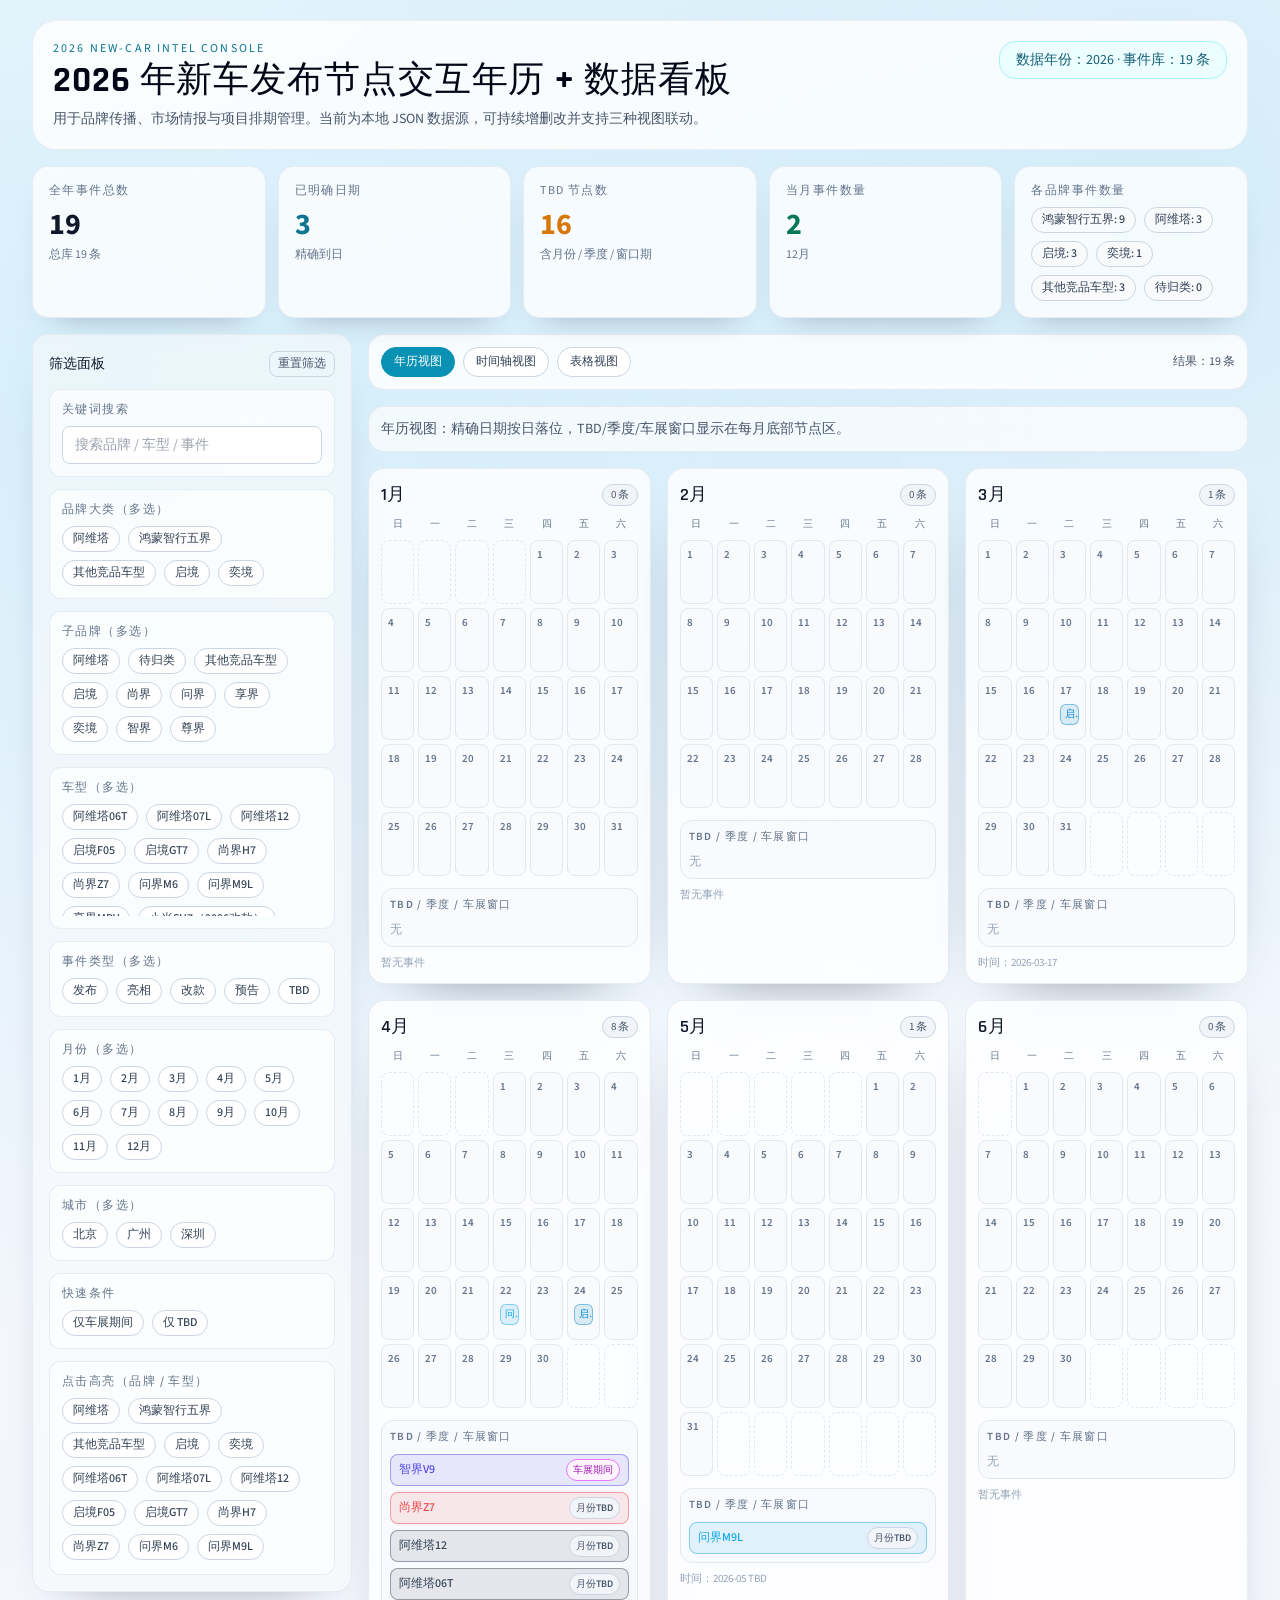
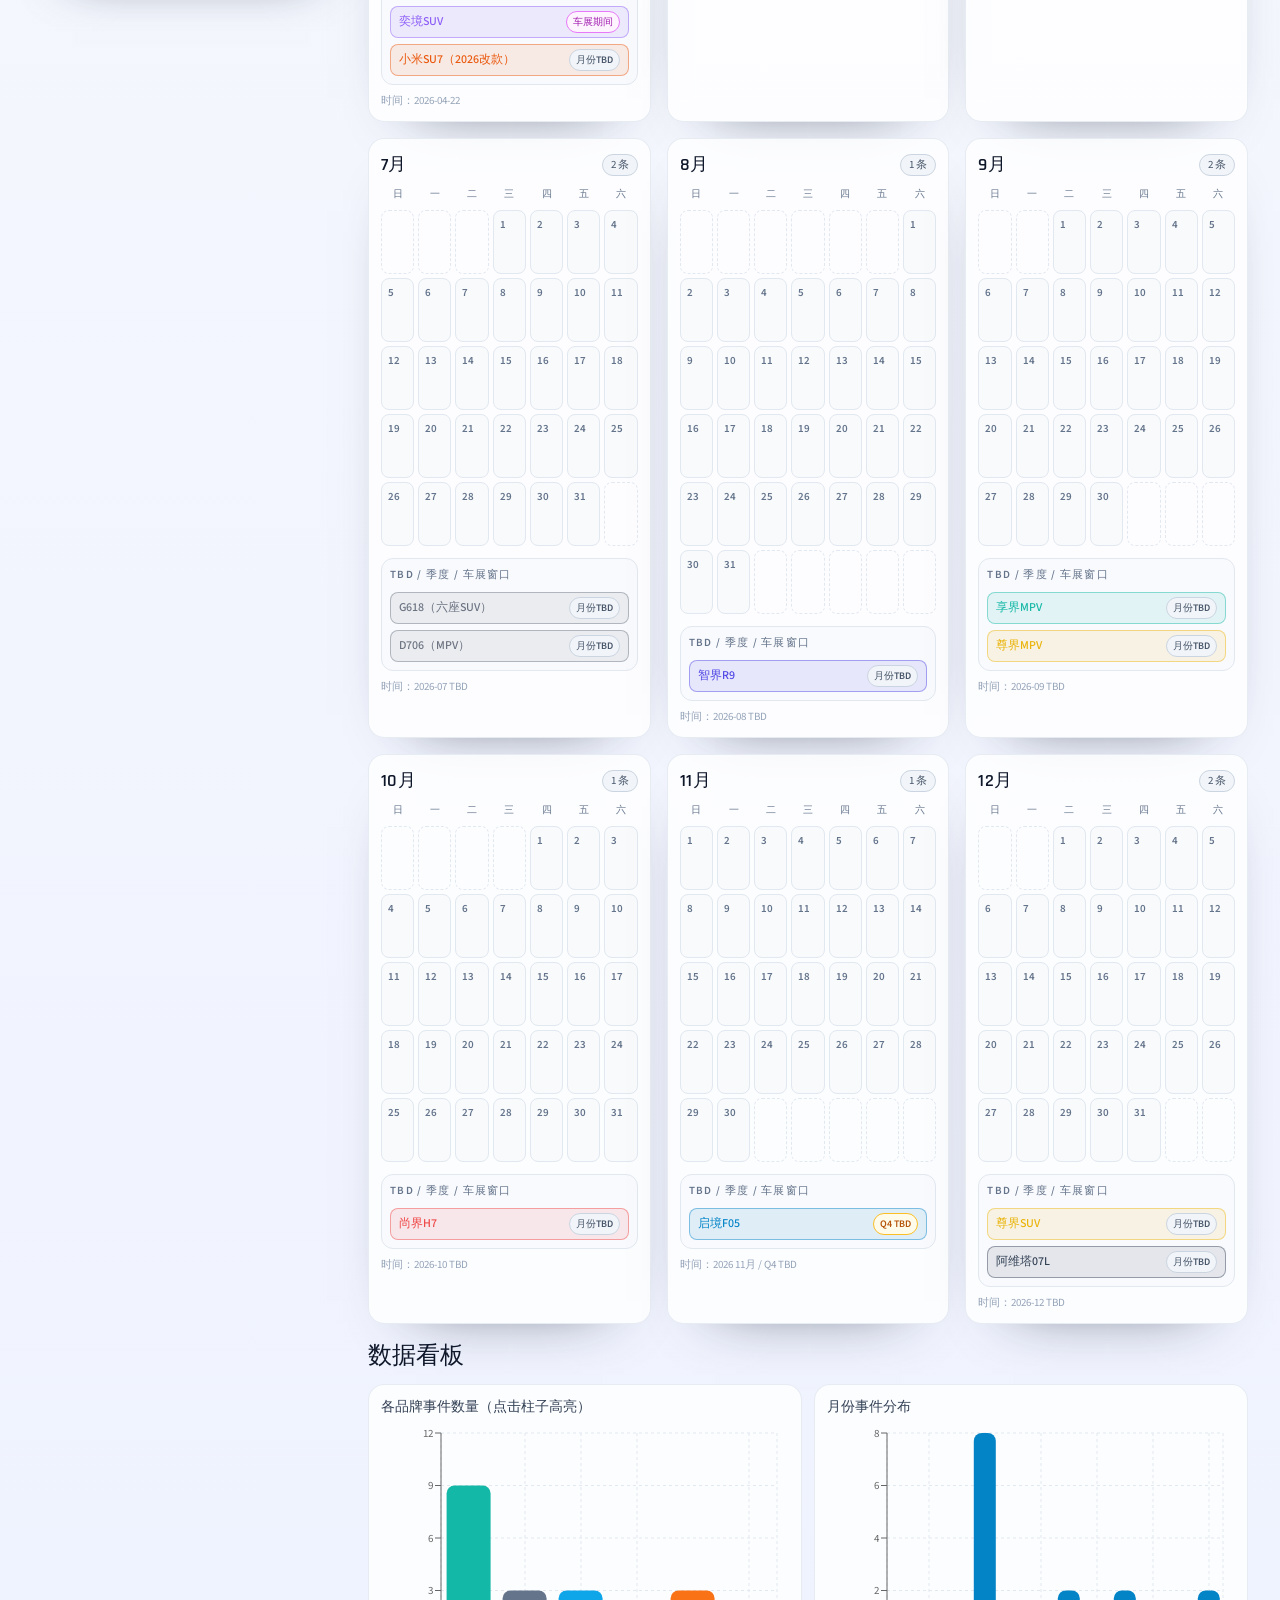
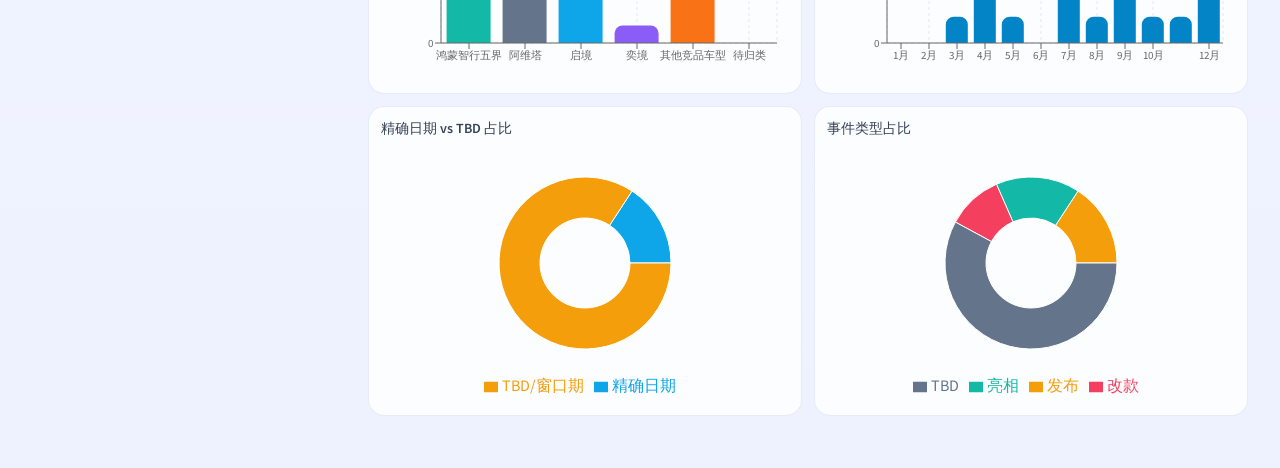
==== commit 841e0f21: "update: add Xiaomi SU7 latest event source" ====
--- a/index.html
+++ b/index.html
@@ -49,7 +49,7 @@
       A`,`,`,`,0,`,`,`,`,`,`,`,`
       A`,`,`,`,0,0,`,`,`,`,`,`Z`]),C.x,C.y,a,a,+(u<0),S.x,S.y,r,r,+(T>180),+(u>0),y.x,y.y,a,a,+(u<0),b.x,b.y)}else v+=ln(xp||=Cp([`L`,`,`,`Z`]),t,n);return v},Op={cx:0,cy:0,innerRadius:0,outerRadius:0,startAngle:0,endAngle:0,cornerRadius:0,forceCornerRadius:!1,cornerIsExternal:!1},kp=e=>{var t=Yn(e,Op),{cx:n,cy:r,innerRadius:i,outerRadius:a,cornerRadius:o,forceCornerRadius:s,cornerIsExternal:c,startAngle:l,endAngle:u,className:d}=t;if(a<i||l===u)return null;var f=b(`recharts-sector`,d),p=a-i,m=_n(o,p,0,!0),h=m>0&&Math.abs(l-u)<360?Dp({cx:n,cy:r,innerRadius:i,outerRadius:a,cornerRadius:Math.min(m,p/2),forceCornerRadius:s,cornerIsExternal:c,startAngle:l,endAngle:u}):Ep({cx:n,cy:r,innerRadius:i,outerRadius:a,startAngle:l,endAngle:u});return v.createElement(`path`,Sp({},ge(t),{className:f,d:h}))};function Ap(e,t,n){if(e===`horizontal`)return[{x:t.x,y:n.top},{x:t.x,y:n.top+n.height}];if(e===`vertical`)return[{x:n.left,y:t.y},{x:n.left+n.width,y:t.y}];if(Bn(t)){if(e===`centric`){var{cx:r,cy:i,innerRadius:a,outerRadius:o,angle:s}=t,c=sp(r,i,a,s),l=sp(r,i,o,s);return[{x:c.x,y:c.y},{x:l.x,y:l.y}]}return mp(t)}}var jp=o((e=>{Object.defineProperty(e,Symbol.toStringTag,{value:`Module`});var t=li();function n(e){return t.isSymbol(e)?NaN:Number(e)}e.toNumber=n})),Mp=o((e=>{Object.defineProperty(e,Symbol.toStringTag,{value:`Module`});var t=jp();function n(e){return e?(e=t.toNumber(e),e===1/0||e===-1/0?(e<0?-1:1)*Number.MAX_VALUE:e===e?e:0):e===0?e:0}e.toFinite=n})),Np=o((e=>{Object.defineProperty(e,Symbol.toStringTag,{value:`Module`});var t=pi(),n=Mp();function r(e,r,i){i&&typeof i!=`number`&&t.isIterateeCall(e,r,i)&&(r=i=void 0),e=n.toFinite(e),r===void 0?(r=e,e=0):r=n.toFinite(r),i=i===void 0?e<r?1:-1:n.toFinite(i);let a=Math.max(Math.ceil((r-e)/(i||1)),0),o=Array(a);for(let t=0;t<a;t++)o[t]=e,e+=i;return o}e.range=r})),Pp=o(((e,t)=>{t.exports=Np().range})),Fp=e=>e.chartData,Ip=L([Fp],e=>{var t=e.chartData==null?0:e.chartData.length-1;return{chartData:e.chartData,computedData:e.computedData,dataEndIndex:t,dataStartIndex:0}}),Lp=(e,t,n,r)=>r?Ip(e):Fp(e),Rp=(e,t,n)=>n?Ip(e):Fp(e);function zp(e){if(Array.isArray(e)&&e.length===2){var[t,n]=e;if(U(t)&&U(n))return!0}return!1}function Bp(e,t,n){return n?e:[Math.min(e[0],t[0]),Math.max(e[1],t[1])]}function Vp(e,t){if(t&&typeof e!=`function`&&Array.isArray(e)&&e.length===2){var[n,r]=e,i,a;if(U(n))i=n;else if(typeof n==`function`)return;if(U(r))a=r;else if(typeof r==`function`)return;var o=[i,a];if(zp(o))return o}}function Hp(e,t,n){if(!(!n&&t==null)){if(typeof e==`function`&&t!=null)try{var r=e(t,n);if(zp(r))return Bp(r,t,n)}catch{}if(Array.isArray(e)&&e.length===2){var[i,a]=e,o,s;if(i===`auto`)t!=null&&(o=Math.min(...t));else if(P(i))o=i;else if(typeof i==`function`)try{t!=null&&(o=i(t?.[0]))}catch{}else if(typeof i==`string`&&Ks.test(i)){var c=Ks.exec(i);if(c==null||c[1]==null||t==null)o=void 0;else{var l=+c[1];o=t[0]-l}}else o=t?.[0];if(a===`auto`)t!=null&&(s=Math.max(...t));else if(P(a))s=a;else if(typeof a==`function`)try{t!=null&&(s=a(t?.[1]))}catch{}else if(typeof a==`string`&&qs.test(a)){var u=qs.exec(a);if(u==null||u[1]==null||t==null)s=void 0;else{var d=+u[1];s=t[1]+d}}else s=t?.[1];var f=[o,s];if(zp(f))return t==null?f:Bp(f,t,n)}}}var Q=l(o(((e,t)=>{(function(e){var n=1e9,r={precision:20,rounding:4,toExpNeg:-7,toExpPos:21,LN10:`2.302585092994045684017991454684364207601101488628772976033327900967572609677352480235997205089598298341967784042286`},i=!0,a=`[DecimalError] `,o=a+`Invalid argument: `,s=a+`Exponent out of range: `,c=Math.floor,l=Math.pow,u=/^(\d+(\.\d*)?|\.\d+)(e[+-]?\d+)?$/i,d,f=1e7,p=7,m=9007199254740991,h=c(m/p),g={};g.absoluteValue=g.abs=function(){var e=new this.constructor(this);return e.s&&=1,e},g.comparedTo=g.cmp=function(e){var t,n,r,i,a=this;if(e=new a.constructor(e),a.s!==e.s)return a.s||-e.s;if(a.e!==e.e)return a.e>e.e^a.s<0?1:-1;for(r=a.d.length,i=e.d.length,t=0,n=r<i?r:i;t<n;++t)if(a.d[t]!==e.d[t])return a.d[t]>e.d[t]^a.s<0?1:-1;return r===i?0:r>i^a.s<0?1:-1},g.decimalPlaces=g.dp=function(){var e=this,t=e.d.length-1,n=(t-e.e)*p;if(t=e.d[t],t)for(;t%10==0;t/=10)n--;return n<0?0:n},g.dividedBy=g.div=function(e){return b(this,new this.constructor(e))},g.dividedToIntegerBy=g.idiv=function(e){var t=this,n=t.constructor;return D(b(t,new n(e),0,1),n.precision)},g.equals=g.eq=function(e){return!this.cmp(e)},g.exponent=function(){return S(this)},g.greaterThan=g.gt=function(e){return this.cmp(e)>0},g.greaterThanOrEqualTo=g.gte=function(e){return this.cmp(e)>=0},g.isInteger=g.isint=function(){return this.e>this.d.length-2},g.isNegative=g.isneg=function(){return this.s<0},g.isPositive=g.ispos=function(){return this.s>0},g.isZero=function(){return this.s===0},g.lessThan=g.lt=function(e){return this.cmp(e)<0},g.lessThanOrEqualTo=g.lte=function(e){return this.cmp(e)<1},g.logarithm=g.log=function(e){var t,n=this,r=n.constructor,o=r.precision,s=o+5;if(e===void 0)e=new r(10);else if(e=new r(e),e.s<1||e.eq(d))throw Error(a+`NaN`);if(n.s<1)throw Error(a+(n.s?`NaN`:`-Infinity`));return n.eq(d)?new r(0):(i=!1,t=b(T(n,s),T(e,s),s),i=!0,D(t,o))},g.minus=g.sub=function(e){var t=this;return e=new t.constructor(e),t.s==e.s?O(t,e):_(t,(e.s=-e.s,e))},g.modulo=g.mod=function(e){var t,n=this,r=n.constructor,o=r.precision;if(e=new r(e),!e.s)throw Error(a+`NaN`);return n.s?(i=!1,t=b(n,e,0,1).times(e),i=!0,n.minus(t)):D(new r(n),o)},g.naturalExponential=g.exp=function(){return x(this)},g.naturalLogarithm=g.ln=function(){return T(this)},g.negated=g.neg=function(){var e=new this.constructor(this);return e.s=-e.s||0,e},g.plus=g.add=function(e){var t=this;return e=new t.constructor(e),t.s==e.s?_(t,e):O(t,(e.s=-e.s,e))},g.precision=g.sd=function(e){var t,n,r,i=this;if(e!==void 0&&e!==!!e&&e!==1&&e!==0)throw Error(o+e);if(t=S(i)+1,r=i.d.length-1,n=r*p+1,r=i.d[r],r){for(;r%10==0;r/=10)n--;for(r=i.d[0];r>=10;r/=10)n++}return e&&t>n?t:n},g.squareRoot=g.sqrt=function(){var e,t,n,r,o,s,l,u=this,d=u.constructor;if(u.s<1){if(!u.s)return new d(0);throw Error(a+`NaN`)}for(e=S(u),i=!1,o=Math.sqrt(+u),o==0||o==1/0?(t=y(u.d),(t.length+e)%2==0&&(t+=`0`),o=Math.sqrt(t),e=c((e+1)/2)-(e<0||e%2),o==1/0?t=`5e`+e:(t=o.toExponential(),t=t.slice(0,t.indexOf(`e`)+1)+e),r=new d(t)):r=new d(o.toString()),n=d.precision,o=l=n+3;;)if(s=r,r=s.plus(b(u,s,l+2)).times(.5),y(s.d).slice(0,l)===(t=y(r.d)).slice(0,l)){if(t=t.slice(l-3,l+1),o==l&&t==`4999`){if(D(s,n+1,0),s.times(s).eq(u)){r=s;break}}else if(t!=`9999`)break;l+=4}return i=!0,D(r,n)},g.times=g.mul=function(e){var t,n,r,a,o,s,c,l,u,d=this,p=d.constructor,m=d.d,h=(e=new p(e)).d;if(!d.s||!e.s)return new p(0);for(e.s*=d.s,n=d.e+e.e,l=m.length,u=h.length,l<u&&(o=m,m=h,h=o,s=l,l=u,u=s),o=[],s=l+u,r=s;r--;)o.push(0);for(r=u;--r>=0;){for(t=0,a=l+r;a>r;)c=o[a]+h[r]*m[a-r-1]+t,o[a--]=c%f|0,t=c/f|0;o[a]=(o[a]+t)%f|0}for(;!o[--s];)o.pop();return t?++n:o.shift(),e.d=o,e.e=n,i?D(e,p.precision):e},g.toDecimalPlaces=g.todp=function(e,t){var r=this,i=r.constructor;return r=new i(r),e===void 0?r:(v(e,0,n),t===void 0?t=i.rounding:v(t,0,8),D(r,e+S(r)+1,t))},g.toExponential=function(e,t){var r,i=this,a=i.constructor;return e===void 0?r=k(i,!0):(v(e,0,n),t===void 0?t=a.rounding:v(t,0,8),i=D(new a(i),e+1,t),r=k(i,!0,e+1)),r},g.toFixed=function(e,t){var r,i,a=this,o=a.constructor;return e===void 0?k(a):(v(e,0,n),t===void 0?t=o.rounding:v(t,0,8),i=D(new o(a),e+S(a)+1,t),r=k(i.abs(),!1,e+S(i)+1),a.isneg()&&!a.isZero()?`-`+r:r)},g.toInteger=g.toint=function(){var e=this,t=e.constructor;return D(new t(e),S(e)+1,t.rounding)},g.toNumber=function(){return+this},g.toPower=g.pow=function(e){var t,n,r,o,s,l,u=this,f=u.constructor,h=12,g=+(e=new f(e));if(!e.s)return new f(d);if(u=new f(u),!u.s){if(e.s<1)throw Error(a+`Infinity`);return u}if(u.eq(d))return u;if(r=f.precision,e.eq(d))return D(u,r);if(t=e.e,n=e.d.length-1,l=t>=n,s=u.s,!l){if(s<0)throw Error(a+`NaN`)}else if((n=g<0?-g:g)<=m){for(o=new f(d),t=Math.ceil(r/p+4),i=!1;n%2&&(o=o.times(u),ee(o.d,t)),n=c(n/2),n!==0;)u=u.times(u),ee(u.d,t);return i=!0,e.s<0?new f(d).div(o):D(o,r)}return s=s<0&&e.d[Math.max(t,n)]&1?-1:1,u.s=1,i=!1,o=e.times(T(u,r+h)),i=!0,o=x(o),o.s=s,o},g.toPrecision=function(e,t){var r,i,a=this,o=a.constructor;return e===void 0?(r=S(a),i=k(a,r<=o.toExpNeg||r>=o.toExpPos)):(v(e,1,n),t===void 0?t=o.rounding:v(t,0,8),a=D(new o(a),e,t),r=S(a),i=k(a,e<=r||r<=o.toExpNeg,e)),i},g.toSignificantDigits=g.tosd=function(e,t){var r=this,i=r.constructor;return e===void 0?(e=i.precision,t=i.rounding):(v(e,1,n),t===void 0?t=i.rounding:v(t,0,8)),D(new i(r),e,t)},g.toString=g.valueOf=g.val=g.toJSON=function(){var e=this,t=S(e),n=e.constructor;return k(e,t<=n.toExpNeg||t>=n.toExpPos)};function _(e,t){var n,r,a,o,s,c,l,u,d=e.constructor,m=d.precision;if(!e.s||!t.s)return t.s||(t=new d(e)),i?D(t,m):t;if(l=e.d,u=t.d,s=e.e,a=t.e,l=l.slice(),o=s-a,o){for(o<0?(r=l,o=-o,c=u.length):(r=u,a=s,c=l.length),s=Math.ceil(m/p),c=s>c?s+1:c+1,o>c&&(o=c,r.length=1),r.reverse();o--;)r.push(0);r.reverse()}for(c=l.length,o=u.length,c-o<0&&(o=c,r=u,u=l,l=r),n=0;o;)n=(l[--o]=l[o]+u[o]+n)/f|0,l[o]%=f;for(n&&(l.unshift(n),++a),c=l.length;l[--c]==0;)l.pop();return t.d=l,t.e=a,i?D(t,m):t}function v(e,t,n){if(e!==~~e||e<t||e>n)throw Error(o+e)}function y(e){var t,n,r,i=e.length-1,a=``,o=e[0];if(i>0){for(a+=o,t=1;t<i;t++)r=e[t]+``,n=p-r.length,n&&(a+=w(n)),a+=r;o=e[t],r=o+``,n=p-r.length,n&&(a+=w(n))}else if(o===0)return`0`;for(;o%10==0;)o/=10;return a+o}var b=(function(){function e(e,t){var n,r=0,i=e.length;for(e=e.slice();i--;)n=e[i]*t+r,e[i]=n%f|0,r=n/f|0;return r&&e.unshift(r),e}function t(e,t,n,r){var i,a;if(n!=r)a=n>r?1:-1;else for(i=a=0;i<n;i++)if(e[i]!=t[i]){a=e[i]>t[i]?1:-1;break}return a}function n(e,t,n){for(var r=0;n--;)e[n]-=r,r=e[n]<t[n]?1:0,e[n]=r*f+e[n]-t[n];for(;!e[0]&&e.length>1;)e.shift()}return function(r,i,o,s){var c,l,u,d,m,h,g,_,v,y,b,x,C,w,T,E,O,k,ee=r.constructor,te=r.s==i.s?1:-1,ne=r.d,A=i.d;if(!r.s)return new ee(r);if(!i.s)throw Error(a+`Division by zero`);for(l=r.e-i.e,O=A.length,T=ne.length,g=new ee(te),_=g.d=[],u=0;A[u]==(ne[u]||0);)++u;if(A[u]>(ne[u]||0)&&--l,x=o==null?o=ee.precision:s?o+(S(r)-S(i))+1:o,x<0)return new ee(0);if(x=x/p+2|0,u=0,O==1)for(d=0,A=A[0],x++;(u<T||d)&&x--;u++)C=d*f+(ne[u]||0),_[u]=C/A|0,d=C%A|0;else{for(d=f/(A[0]+1)|0,d>1&&(A=e(A,d),ne=e(ne,d),O=A.length,T=ne.length),w=O,v=ne.slice(0,O),y=v.length;y<O;)v[y++]=0;k=A.slice(),k.unshift(0),E=A[0],A[1]>=f/2&&++E;do d=0,c=t(A,v,O,y),c<0?(b=v[0],O!=y&&(b=b*f+(v[1]||0)),d=b/E|0,d>1?(d>=f&&(d=f-1),m=e(A,d),h=m.length,y=v.length,c=t(m,v,h,y),c==1&&(d--,n(m,O<h?k:A,h))):(d==0&&(c=d=1),m=A.slice()),h=m.length,h<y&&m.unshift(0),n(v,m,y),c==-1&&(y=v.length,c=t(A,v,O,y),c<1&&(d++,n(v,O<y?k:A,y))),y=v.length):c===0&&(d++,v=[0]),_[u++]=d,c&&v[0]?v[y++]=ne[w]||0:(v=[ne[w]],y=1);while((w++<T||v[0]!==void 0)&&x--)}return _[0]||_.shift(),g.e=l,D(g,s?o+S(g)+1:o)}})();function x(e,t){var n,r,a,o,c,u,f=0,p=0,m=e.constructor,h=m.precision;if(S(e)>16)throw Error(s+S(e));if(!e.s)return new m(d);for(t==null?(i=!1,u=h):u=t,c=new m(.03125);e.abs().gte(.1);)e=e.times(c),p+=5;for(r=Math.log(l(2,p))/Math.LN10*2+5|0,u+=r,n=a=o=new m(d),m.precision=u;;){if(a=D(a.times(e),u),n=n.times(++f),c=o.plus(b(a,n,u)),y(c.d).slice(0,u)===y(o.d).slice(0,u)){for(;p--;)o=D(o.times(o),u);return m.precision=h,t==null?(i=!0,D(o,h)):o}o=c}}function S(e){for(var t=e.e*p,n=e.d[0];n>=10;n/=10)t++;return t}function C(e,t,n){if(t>e.LN10.sd())throw i=!0,n&&(e.precision=n),Error(a+`LN10 precision limit exceeded`);return D(new e(e.LN10),t)}function w(e){for(var t=``;e--;)t+=`0`;return t}function T(e,t){var n,r,o,s,c,l,u,f,p,m=1,h=10,g=e,_=g.d,v=g.constructor,x=v.precision;if(g.s<1)throw Error(a+(g.s?`NaN`:`-Infinity`));if(g.eq(d))return new v(0);if(t==null?(i=!1,f=x):f=t,g.eq(10))return t??(i=!0),C(v,f);if(f+=h,v.precision=f,n=y(_),r=n.charAt(0),s=S(g),Math.abs(s)<0x5543df729c000){for(;r<7&&r!=1||r==1&&n.charAt(1)>3;)g=g.times(e),n=y(g.d),r=n.charAt(0),m++;s=S(g),r>1?(g=new v(`0.`+n),s++):g=new v(r+`.`+n.slice(1))}else return u=C(v,f+2,x).times(s+``),g=T(new v(r+`.`+n.slice(1)),f-h).plus(u),v.precision=x,t==null?(i=!0,D(g,x)):g;for(l=c=g=b(g.minus(d),g.plus(d),f),p=D(g.times(g),f),o=3;;){if(c=D(c.times(p),f),u=l.plus(b(c,new v(o),f)),y(u.d).slice(0,f)===y(l.d).slice(0,f))return l=l.times(2),s!==0&&(l=l.plus(C(v,f+2,x).times(s+``))),l=b(l,new v(m),f),v.precision=x,t==null?(i=!0,D(l,x)):l;l=u,o+=2}}function E(e,t){var n,r,a;for((n=t.indexOf(`.`))>-1&&(t=t.replace(`.`,``)),(r=t.search(/e/i))>0?(n<0&&(n=r),n+=+t.slice(r+1),t=t.substring(0,r)):n<0&&(n=t.length),r=0;t.charCodeAt(r)===48;)++r;for(a=t.length;t.charCodeAt(a-1)===48;)--a;if(t=t.slice(r,a),t){if(a-=r,n=n-r-1,e.e=c(n/p),e.d=[],r=(n+1)%p,n<0&&(r+=p),r<a){for(r&&e.d.push(+t.slice(0,r)),a-=p;r<a;)e.d.push(+t.slice(r,r+=p));t=t.slice(r),r=p-t.length}else r-=a;for(;r--;)t+=`0`;if(e.d.push(+t),i&&(e.e>h||e.e<-h))throw Error(s+n)}else e.s=0,e.e=0,e.d=[0];return e}function D(e,t,n){var r,a,o,u,d,m,g,_,v=e.d;for(u=1,o=v[0];o>=10;o/=10)u++;if(r=t-u,r<0)r+=p,a=t,g=v[_=0];else{if(_=Math.ceil((r+1)/p),o=v.length,_>=o)return e;for(g=o=v[_],u=1;o>=10;o/=10)u++;r%=p,a=r-p+u}if(n!==void 0&&(o=l(10,u-a-1),d=g/o%10|0,m=t<0||v[_+1]!==void 0||g%o,m=n<4?(d||m)&&(n==0||n==(e.s<0?3:2)):d>5||d==5&&(n==4||m||n==6&&(r>0?a>0?g/l(10,u-a):0:v[_-1])%10&1||n==(e.s<0?8:7))),t<1||!v[0])return m?(o=S(e),v.length=1,t=t-o-1,v[0]=l(10,(p-t%p)%p),e.e=c(-t/p)||0):(v.length=1,v[0]=e.e=e.s=0),e;if(r==0?(v.length=_,o=1,_--):(v.length=_+1,o=l(10,p-r),v[_]=a>0?(g/l(10,u-a)%l(10,a)|0)*o:0),m)for(;;)if(_==0){(v[0]+=o)==f&&(v[0]=1,++e.e);break}else{if(v[_]+=o,v[_]!=f)break;v[_--]=0,o=1}for(r=v.length;v[--r]===0;)v.pop();if(i&&(e.e>h||e.e<-h))throw Error(s+S(e));return e}function O(e,t){var n,r,a,o,s,c,l,u,d,m,h=e.constructor,g=h.precision;if(!e.s||!t.s)return t.s?t.s=-t.s:t=new h(e),i?D(t,g):t;if(l=e.d,m=t.d,r=t.e,u=e.e,l=l.slice(),s=u-r,s){for(d=s<0,d?(n=l,s=-s,c=m.length):(n=m,r=u,c=l.length),a=Math.max(Math.ceil(g/p),c)+2,s>a&&(s=a,n.length=1),n.reverse(),a=s;a--;)n.push(0);n.reverse()}else{for(a=l.length,c=m.length,d=a<c,d&&(c=a),a=0;a<c;a++)if(l[a]!=m[a]){d=l[a]<m[a];break}s=0}for(d&&(n=l,l=m,m=n,t.s=-t.s),c=l.length,a=m.length-c;a>0;--a)l[c++]=0;for(a=m.length;a>s;){if(l[--a]<m[a]){for(o=a;o&&l[--o]===0;)l[o]=f-1;--l[o],l[a]+=f}l[a]-=m[a]}for(;l[--c]===0;)l.pop();for(;l[0]===0;l.shift())--r;return l[0]?(t.d=l,t.e=r,i?D(t,g):t):new h(0)}function k(e,t,n){var r,i=S(e),a=y(e.d),o=a.length;return t?(n&&(r=n-o)>0?a=a.charAt(0)+`.`+a.slice(1)+w(r):o>1&&(a=a.charAt(0)+`.`+a.slice(1)),a=a+(i<0?`e`:`e+`)+i):i<0?(a=`0.`+w(-i-1)+a,n&&(r=n-o)>0&&(a+=w(r))):i>=o?(a+=w(i+1-o),n&&(r=n-i-1)>0&&(a=a+`.`+w(r))):((r=i+1)<o&&(a=a.slice(0,r)+`.`+a.slice(r)),n&&(r=n-o)>0&&(i+1===o&&(a+=`.`),a+=w(r))),e.s<0?`-`+a:a}function ee(e,t){if(e.length>t)return e.length=t,!0}function te(e){var t,n,r;function i(e){var t=this;if(!(t instanceof i))return new i(e);if(t.constructor=i,e instanceof i){t.s=e.s,t.e=e.e,t.d=(e=e.d)?e.slice():e;return}if(typeof e==`number`){if(e*0!=0)throw Error(o+e);if(e>0)t.s=1;else if(e<0)e=-e,t.s=-1;else{t.s=0,t.e=0,t.d=[0];return}if(e===~~e&&e<1e7){t.e=0,t.d=[e];return}return E(t,e.toString())}else if(typeof e!=`string`)throw Error(o+e);if(e.charCodeAt(0)===45?(e=e.slice(1),t.s=-1):t.s=1,u.test(e))E(t,e);else throw Error(o+e)}if(i.prototype=g,i.ROUND_UP=0,i.ROUND_DOWN=1,i.ROUND_CEIL=2,i.ROUND_FLOOR=3,i.ROUND_HALF_UP=4,i.ROUND_HALF_DOWN=5,i.ROUND_HALF_EVEN=6,i.ROUND_HALF_CEIL=7,i.ROUND_HALF_FLOOR=8,i.clone=te,i.config=i.set=ne,e===void 0&&(e={}),e)for(r=[`precision`,`rounding`,`toExpNeg`,`toExpPos`,`LN10`],t=0;t<r.length;)e.hasOwnProperty(n=r[t++])||(e[n]=this[n]);return i.config(e),i}function ne(e){if(!e||typeof e!=`object`)throw Error(a+`Object expected`);var t,r,i,s=[`precision`,1,n,`rounding`,0,8,`toExpNeg`,-1/0,0,`toExpPos`,0,1/0];for(t=0;t<s.length;t+=3)if((i=e[r=s[t]])!==void 0)if(c(i)===i&&i>=s[t+1]&&i<=s[t+2])this[r]=i;else throw Error(o+r+`: `+i);if((i=e[r=`LN10`])!==void 0)if(i==Math.LN10)this[r]=new this(i);else throw Error(o+r+`: `+i);return this}r=te(r),r.default=r.Decimal=r,d=new r(1),typeof define==`function`&&define.amd?define(function(){return r}):t!==void 0&&t.exports?t.exports=r:(e||=typeof self<`u`&&self&&self.self==self?self:Function(`return this`)(),e.Decimal=r)})(e)}))());function Up(e){return e===0?1:Math.floor(new Q.default(e).abs().log(10).toNumber())+1}function Wp(e,t,n){for(var r=new Q.default(e),i=0,a=[];r.lt(t)&&i<1e5;)a.push(r.toNumber()),r=r.add(n),i++;return a}var Gp=e=>{var[t,n]=e,[r,i]=[t,n];return t>n&&([r,i]=[n,t]),[r,i]},Kp=(e,t,n)=>{if(e.lte(0))return new Q.default(0);var r=Up(e.toNumber()),i=new Q.default(10).pow(r),a=e.div(i),o=r===1?.1:.05,s=new Q.default(Math.ceil(a.div(o).toNumber())).add(n).mul(o).mul(i);return t?new Q.default(s.toNumber()):new Q.default(Math.ceil(s.toNumber()))},qp=(e,t,n)=>{if(e.lte(0))return new Q.default(0);var r=[1,2,2.5,5],i=e.toNumber(),a=Math.floor(new Q.default(i).abs().log(10).toNumber()),o=new Q.default(10).pow(a),s=e.div(o).toNumber(),c=r.findIndex(e=>e>=s-1e-10);if(c===-1&&(o=o.mul(10),c=0),c+=n,c>=r.length){var l=Math.floor(c/r.length);c%=r.length,o=o.mul(new Q.default(10).pow(l))}var u=new Q.default(r[c]??1).mul(o);return t?u:new Q.default(Math.ceil(u.toNumber()))},Jp=(e,t,n)=>{var r=new Q.default(1),i=new Q.default(e);if(!i.isint()&&n){var a=Math.abs(e);a<1?(r=new Q.default(10).pow(Up(e)-1),i=new Q.default(Math.floor(i.div(r).toNumber())).mul(r)):a>1&&(i=new Q.default(Math.floor(e)))}else e===0?i=new Q.default(Math.floor((t-1)/2)):n||(i=new Q.default(Math.floor(e)));for(var o=Math.floor((t-1)/2),s=[],c=0;c<t;c++)s.push(i.add(new Q.default(c-o).mul(r)).toNumber());return s},Yp=function(e,t,n,r){var i=arguments.length>4&&arguments[4]!==void 0?arguments[4]:0,a=arguments.length>5&&arguments[5]!==void 0?arguments[5]:Kp;if(!Number.isFinite((t-e)/(n-1)))return{step:new Q.default(0),tickMin:new Q.default(0),tickMax:new Q.default(0)};var o=a(new Q.default(t).sub(e).div(n-1),r,i),s;e<=0&&t>=0?s=new Q.default(0):(s=new Q.default(e).add(t).div(2),s=s.sub(new Q.default(s).mod(o)));var c=Math.ceil(s.sub(e).div(o).toNumber()),l=Math.ceil(new Q.default(t).sub(s).div(o).toNumber()),u=c+l+1;return u>n?Yp(e,t,n,r,i+1,a):(u<n&&(l=t>0?l+(n-u):l,c=t>0?c:c+(n-u)),{step:o,tickMin:s.sub(new Q.default(c).mul(o)),tickMax:s.add(new Q.default(l).mul(o))})},Xp=function(e){var[t,n]=e,r=arguments.length>1&&arguments[1]!==void 0?arguments[1]:6,i=arguments.length>2&&arguments[2]!==void 0?arguments[2]:!0,a=arguments.length>3&&arguments[3]!==void 0?arguments[3]:`auto`,o=Math.max(r,2),[s,c]=Gp([t,n]);if(s===-1/0||c===1/0){var l=c===1/0?[s,...Array(r-1).fill(1/0)]:[...Array(r-1).fill(-1/0),c];return t>n?l.reverse():l}if(s===c)return Jp(s,r,i);var{step:u,tickMin:d,tickMax:f}=Yp(s,c,o,i,0,a===`snap125`?qp:Kp),p=Wp(d,f.add(new Q.default(.1).mul(u)),u);return t>n?p.reverse():p},Zp=function(e,t){var[n,r]=e,i=arguments.length>2&&arguments[2]!==void 0?arguments[2]:!0,a=arguments.length>3&&arguments[3]!==void 0?arguments[3]:`auto`,[o,s]=Gp([n,r]);if(o===-1/0||s===1/0)return[n,r];if(o===s)return[o];var c=a===`snap125`?qp:Kp,l=Math.max(t,2),u=c(new Q.default(s).sub(o).div(l-1),i,0),d=[...Wp(new Q.default(o),new Q.default(s),u),s];return i===!1&&(d=d.map(e=>Math.round(e))),n>r?d.reverse():d},Qp=e=>e.rootProps.maxBarSize,$p=e=>e.rootProps.barGap,em=e=>e.rootProps.barCategoryGap,tm=e=>e.rootProps.barSize,nm=e=>e.rootProps.stackOffset,rm=e=>e.rootProps.reverseStackOrder,im=e=>e.options.chartName,am=e=>e.rootProps.syncId,om=e=>e.rootProps.syncMethod,sm=e=>e.options.eventEmitter,cm={grid:-100,barBackground:-50,area:100,cursorRectangle:200,bar:300,line:400,axis:500,scatter:600,activeBar:1e3,cursorLine:1100,activeDot:1200,label:2e3},lm={allowDecimals:!1,allowDuplicatedCategory:!0,allowDataOverflow:!1,angle:0,angleAxisId:0,axisLine:!0,axisLineType:`polygon`,cx:0,cy:0,hide:!1,includeHidden:!1,label:!1,niceTicks:`auto`,orientation:`outer`,reversed:!1,scale:`auto`,tick:!0,tickLine:!0,tickSize:8,type:`auto`,zIndex:cm.axis},um={allowDataOverflow:!1,allowDecimals:!1,allowDuplicatedCategory:!0,angle:0,axisLine:!0,includeHidden:!1,hide:!1,niceTicks:`auto`,label:!1,orientation:`right`,radiusAxisId:0,reversed:!1,scale:`auto`,stroke:`#ccc`,tick:!0,tickCount:5,tickLine:!0,type:`auto`,zIndex:cm.axis},dm=(e,t)=>{if(!(!e||!t))return e!=null&&e.reversed?[t[1],t[0]]:t};function fm(e,t,n){if(n!==`auto`)return n;if(e!=null)return Ps(e,t)?`category`:`number`}function pm(e,t){var n=Object.keys(e);if(Object.getOwnPropertySymbols){var r=Object.getOwnPropertySymbols(e);t&&(r=r.filter(function(t){return Object.getOwnPropertyDescriptor(e,t).enumerable})),n.push.apply(n,r)}return n}function mm(e){for(var t=1;t<arguments.length;t++){var n=arguments[t]==null?{}:arguments[t];t%2?pm(Object(n),!0).forEach(function(t){hm(e,t,n[t])}):Object.getOwnPropertyDescriptors?Object.defineProperties(e,Object.getOwnPropertyDescriptors(n)):pm(Object(n)).forEach(function(t){Object.defineProperty(e,t,Object.getOwnPropertyDescriptor(n,t))})}return e}function hm(e,t,n){return(t=gm(t))in e?Object.defineProperty(e,t,{value:n,enumerable:!0,configurable:!0,writable:!0}):e[t]=n,e}function gm(e){var t=_m(e,`string`);return typeof t==`symbol`?t:t+``}function _m(e,t){if(typeof e!=`object`||!e)return e;var n=e[Symbol.toPrimitive];if(n!==void 0){var r=n.call(e,t||`default`);if(typeof r!=`object`)return r;throw TypeError(`@@toPrimitive must return a primitive value.`)}return(t===`string`?String:Number)(e)}var vm={allowDataOverflow:lm.allowDataOverflow,allowDecimals:lm.allowDecimals,allowDuplicatedCategory:!1,dataKey:void 0,domain:void 0,id:lm.angleAxisId,includeHidden:!1,name:void 0,reversed:lm.reversed,scale:lm.scale,tick:lm.tick,tickCount:void 0,ticks:void 0,type:lm.type,unit:void 0,niceTicks:`auto`},ym={allowDataOverflow:um.allowDataOverflow,allowDecimals:um.allowDecimals,allowDuplicatedCategory:um.allowDuplicatedCategory,dataKey:void 0,domain:void 0,id:um.radiusAxisId,includeHidden:um.includeHidden,name:void 0,reversed:um.reversed,scale:um.scale,tick:um.tick,tickCount:um.tickCount,ticks:void 0,type:um.type,unit:void 0,niceTicks:`auto`},bm=L([(e,t)=>{if(t!=null)return e.polarAxis.angleAxis[t]},ol],(e,t)=>{if(e!=null)return e;var n=fm(t,`angleAxis`,vm.type)??`category`;return mm(mm({},vm),{},{type:n})}),xm=L([(e,t)=>e.polarAxis.radiusAxis[t],ol],(e,t)=>{if(e!=null)return e;var n=fm(t,`radiusAxis`,ym.type)??`category`;return mm(mm({},ym),{},{type:n})}),Sm=e=>e.polarOptions,Cm=L([$s,ec,_c],cp),wm=L([Sm,Cm],(e,t)=>{if(e!=null)return _n(e.innerRadius,t,0)}),Tm=L([Sm,Cm],(e,t)=>{if(e!=null)return _n(e.outerRadius,t,t*.8)}),Em=L([Sm],e=>{if(e==null)return[0,0];var{startAngle:t,endAngle:n}=e;return[t,n]});L([bm,Em],dm);var Dm=L([Cm,wm,Tm],(e,t,n)=>{if(!(e==null||t==null||n==null))return[t,n]});L([xm,Dm],dm);var Om=L([W,Sm,wm,Tm,$s,ec],(e,t,n,r,i,a)=>{if(!(e!==`centric`&&e!==`radial`||t==null||n==null||r==null)){var{cx:o,cy:s,startAngle:c,endAngle:l}=t;return{cx:_n(o,i,i/2),cy:_n(s,a,a/2),innerRadius:n,outerRadius:r,startAngle:c,endAngle:l,clockWise:!1}}}),km=(e,t)=>t,Am=(e,t,n)=>n;function jm(e){return e?.id}function Mm(e,t,n){var{chartData:r=[]}=t,{allowDuplicatedCategory:i,dataKey:a}=n,o=new Map;return e.forEach(e=>{var t=e.data??r;if(!(t==null||t.length===0)){var n=jm(e);t.forEach((t,r)=>{var s=a==null||i?r:String(Ms(t,a,null)),c=Ms(t,e.dataKey,0),l=o.has(s)?o.get(s):{};Object.assign(l,{[n]:c}),o.set(s,l)})}}),Array.from(o.values())}function Nm(e){return`stackId`in e&&e.stackId!=null&&e.dataKey!=null}var Pm=(e,t)=>e===t?!0:e==null||t==null?!1:e[0]===t[0]&&e[1]===t[1];function Fm(e,t){return Array.isArray(e)&&Array.isArray(t)&&e.length===0&&t.length===0?!0:e===t}function Im(e,t){if(e.length===t.length){for(var n=0;n<e.length;n++)if(e[n]!==t[n])return!1;return!0}return!1}var Lm=e=>{var t=W(e);return t===`horizontal`?`xAxis`:t===`vertical`?`yAxis`:t===`centric`?`angleAxis`:`radiusAxis`},Rm=e=>e.tooltip.settings.axisId;function zm(e){if(e!=null){var t=e.ticks,n=e.bandwidth,r=e.range(),i=[Math.min(...r),Math.max(...r)];return{domain:()=>e.domain(),range:function(e){function t(){return e.apply(this,arguments)}return t.toString=function(){return e.toString()},t}(()=>i),rangeMin:()=>i[0],rangeMax:()=>i[1],isInRange(e){var t=i[0],n=i[1];return t<=n?e>=t&&e<=n:e>=n&&e<=t},bandwidth:n?()=>n.call(e):void 0,ticks:t?n=>t.call(e,n):void 0,map:(t,n)=>{var r=e(t);if(r!=null){if(e.bandwidth&&n!=null&&n.position){var i=e.bandwidth();switch(n.position){case`middle`:r+=i/2;break;case`end`:r+=i;break;default:break}}return r}}}}}var Bm=(e,t)=>{if(t!=null)switch(e){case`linear`:if(!zp(t)){for(var n,r,i=0;i<t.length;i++){var a=t[i];U(a)&&((n===void 0||a<n)&&(n=a),(r===void 0||a>r)&&(r=a))}return n!==void 0&&r!==void 0?[n,r]:void 0}return t;default:return t}};function Vm(e,t){return e==null||t==null?NaN:e<t?-1:e>t?1:e>=t?0:NaN}function Hm(e,t){return e==null||t==null?NaN:t<e?-1:t>e?1:t>=e?0:NaN}function Um(e){let t,n,r;e.length===2?(t=e===Vm||e===Hm?e:Wm,n=e,r=e):(t=Vm,n=(t,n)=>Vm(e(t),n),r=(t,n)=>e(t)-n);function i(e,r,i=0,a=e.length){if(i<a){if(t(r,r)!==0)return a;do{let t=i+a>>>1;n(e[t],r)<0?i=t+1:a=t}while(i<a)}return i}function a(e,r,i=0,a=e.length){if(i<a){if(t(r,r)!==0)return a;do{let t=i+a>>>1;n(e[t],r)<=0?i=t+1:a=t}while(i<a)}return i}function o(e,t,n=0,a=e.length){let o=i(e,t,n,a-1);return o>n&&r(e[o-1],t)>-r(e[o],t)?o-1:o}return{left:i,center:o,right:a}}function Wm(){return 0}function Gm(e){return e===null?NaN:+e}function*Km(e,t){if(t===void 0)for(let t of e)t!=null&&(t=+t)>=t&&(yield t);else{let n=-1;for(let r of e)(r=t(r,++n,e))!=null&&(r=+r)>=r&&(yield r)}}var qm=Um(Vm),Jm=qm.right;qm.left,Um(Gm).center;var Ym=class extends Map{constructor(e,t=$m){if(super(),Object.defineProperties(this,{_intern:{value:new Map},_key:{value:t}}),e!=null)for(let[t,n]of e)this.set(t,n)}get(e){return super.get(Xm(this,e))}has(e){return super.has(Xm(this,e))}set(e,t){return super.set(Zm(this,e),t)}delete(e){return super.delete(Qm(this,e))}};function Xm({_intern:e,_key:t},n){let r=t(n);return e.has(r)?e.get(r):n}function Zm({_intern:e,_key:t},n){let r=t(n);return e.has(r)?e.get(r):(e.set(r,n),n)}function Qm({_intern:e,_key:t},n){let r=t(n);return e.has(r)&&(n=e.get(r),e.delete(r)),n}function $m(e){return typeof e==`object`&&e?e.valueOf():e}function eh(e=Vm){if(e===Vm)return th;if(typeof e!=`function`)throw TypeError(`compare is not a function`);return(t,n)=>{let r=e(t,n);return r||r===0?r:(e(n,n)===0)-(e(t,t)===0)}}function th(e,t){return(e==null||!(e>=e))-(t==null||!(t>=t))||(e<t?-1:e>t?1:0)}var nh=Math.sqrt(50),rh=Math.sqrt(10),ih=Math.sqrt(2);function ah(e,t,n){let r=(t-e)/Math.max(0,n),i=Math.floor(Math.log10(r)),a=r/10**i,o=a>=nh?10:a>=rh?5:a>=ih?2:1,s,c,l;return i<0?(l=10**-i/o,s=Math.round(e*l),c=Math.round(t*l),s/l<e&&++s,c/l>t&&--c,l=-l):(l=10**i*o,s=Math.round(e/l),c=Math.round(t/l),s*l<e&&++s,c*l>t&&--c),c<s&&.5<=n&&n<2?ah(e,t,n*2):[s,c,l]}function oh(e,t,n){if(t=+t,e=+e,n=+n,!(n>0))return[];if(e===t)return[e];let r=t<e,[i,a,o]=r?ah(t,e,n):ah(e,t,n);if(!(a>=i))return[];let s=a-i+1,c=Array(s);if(r)if(o<0)for(let e=0;e<s;++e)c[e]=(a-e)/-o;else for(let e=0;e<s;++e)c[e]=(a-e)*o;else if(o<0)for(let e=0;e<s;++e)c[e]=(i+e)/-o;else for(let e=0;e<s;++e)c[e]=(i+e)*o;return c}function sh(e,t,n){return t=+t,e=+e,n=+n,ah(e,t,n)[2]}function ch(e,t,n){t=+t,e=+e,n=+n;let r=t<e,i=r?sh(t,e,n):sh(e,t,n);return(r?-1:1)*(i<0?1/-i:i)}function lh(e,t){let n;if(t===void 0)for(let t of e)t!=null&&(n<t||n===void 0&&t>=t)&&(n=t);else{let r=-1;for(let i of e)(i=t(i,++r,e))!=null&&(n<i||n===void 0&&i>=i)&&(n=i)}return n}function uh(e,t){let n;if(t===void 0)for(let t of e)t!=null&&(n>t||n===void 0&&t>=t)&&(n=t);else{let r=-1;for(let i of e)(i=t(i,++r,e))!=null&&(n>i||n===void 0&&i>=i)&&(n=i)}return n}function dh(e,t,n=0,r=1/0,i){if(t=Math.floor(t),n=Math.floor(Math.max(0,n)),r=Math.floor(Math.min(e.length-1,r)),!(n<=t&&t<=r))return e;for(i=i===void 0?th:eh(i);r>n;){if(r-n>600){let a=r-n+1,o=t-n+1,s=Math.log(a),c=.5*Math.exp(2*s/3),l=.5*Math.sqrt(s*c*(a-c)/a)*(o-a/2<0?-1:1),u=Math.max(n,Math.floor(t-o*c/a+l)),d=Math.min(r,Math.floor(t+(a-o)*c/a+l));dh(e,t,u,d,i)}let a=e[t],o=n,s=r;for(fh(e,n,t),i(e[r],a)>0&&fh(e,n,r);o<s;){for(fh(e,o,s),++o,--s;i(e[o],a)<0;)++o;for(;i(e[s],a)>0;)--s}i(e[n],a)===0?fh(e,n,s):(++s,fh(e,s,r)),s<=t&&(n=s+1),t<=s&&(r=s-1)}return e}function fh(e,t,n){let r=e[t];e[t]=e[n],e[n]=r}function ph(e,t,n){if(e=Float64Array.from(Km(e,n)),!(!(r=e.length)||isNaN(t=+t))){if(t<=0||r<2)return uh(e);if(t>=1)return lh(e);var r,i=(r-1)*t,a=Math.floor(i),o=lh(dh(e,a).subarray(0,a+1));return o+(uh(e.subarray(a+1))-o)*(i-a)}}function mh(e,t,n=Gm){if(!(!(r=e.length)||isNaN(t=+t))){if(t<=0||r<2)return+n(e[0],0,e);if(t>=1)return+n(e[r-1],r-1,e);var r,i=(r-1)*t,a=Math.floor(i),o=+n(e[a],a,e);return o+(+n(e[a+1],a+1,e)-o)*(i-a)}}function hh(e,t,n){e=+e,t=+t,n=(i=arguments.length)<2?(t=e,e=0,1):i<3?1:+n;for(var r=-1,i=Math.max(0,Math.ceil((t-e)/n))|0,a=Array(i);++r<i;)a[r]=e+r*n;return a}function gh(e,t){switch(arguments.length){case 0:break;case 1:this.range(e);break;default:this.range(t).domain(e);break}return this}function _h(e,t){switch(arguments.length){case 0:break;case 1:typeof e==`function`?this.interpolator(e):this.range(e);break;default:this.domain(e),typeof t==`function`?this.interpolator(t):this.range(t);break}return this}var vh=Symbol(`implicit`);function yh(){var e=new Ym,t=[],n=[],r=vh;function i(i){let a=e.get(i);if(a===void 0){if(r!==vh)return r;e.set(i,a=t.push(i)-1)}return n[a%n.length]}return i.domain=function(n){if(!arguments.length)return t.slice();t=[],e=new Ym;for(let r of n)e.has(r)||e.set(r,t.push(r)-1);return i},i.range=function(e){return arguments.length?(n=Array.from(e),i):n.slice()},i.unknown=function(e){return arguments.length?(r=e,i):r},i.copy=function(){return yh(t,n).unknown(r)},gh.apply(i,arguments),i}function bh(){var e=yh().unknown(void 0),t=e.domain,n=e.range,r=0,i=1,a,o,s=!1,c=0,l=0,u=.5;delete e.unknown;function d(){var e=t().length,d=i<r,f=d?i:r,p=d?r:i;a=(p-f)/Math.max(1,e-c+l*2),s&&(a=Math.floor(a)),f+=(p-f-a*(e-c))*u,o=a*(1-c),s&&(f=Math.round(f),o=Math.round(o));var m=hh(e).map(function(e){return f+a*e});return n(d?m.reverse():m)}return e.domain=function(e){return arguments.length?(t(e),d()):t()},e.range=function(e){return arguments.length?([r,i]=e,r=+r,i=+i,d()):[r,i]},e.rangeRound=function(e){return[r,i]=e,r=+r,i=+i,s=!0,d()},e.bandwidth=function(){return o},e.step=function(){return a},e.round=function(e){return arguments.length?(s=!!e,d()):s},e.padding=function(e){return arguments.length?(c=Math.min(1,l=+e),d()):c},e.paddingInner=function(e){return arguments.length?(c=Math.min(1,e),d()):c},e.paddingOuter=function(e){return arguments.length?(l=+e,d()):l},e.align=function(e){return arguments.length?(u=Math.max(0,Math.min(1,e)),d()):u},e.copy=function(){return bh(t(),[r,i]).round(s).paddingInner(c).paddingOuter(l).align(u)},gh.apply(d(),arguments)}function xh(e){var t=e.copy;return e.padding=e.paddingOuter,delete e.paddingInner,delete e.paddingOuter,e.copy=function(){return xh(t())},e}function Sh(){return xh(bh.apply(null,arguments).paddingInner(1))}function Ch(e,t,n){e.prototype=t.prototype=n,n.constructor=e}function wh(e,t){var n=Object.create(e.prototype);for(var r in t)n[r]=t[r];return n}function Th(){}var Eh=.7,Dh=1/Eh,Oh=`\\s*([+-]?\\d+)\\s*`,kh=`\\s*([+-]?(?:\\d*\\.)?\\d+(?:[eE][+-]?\\d+)?)\\s*`,Ah=`\\s*([+-]?(?:\\d*\\.)?\\d+(?:[eE][+-]?\\d+)?)%\\s*`,jh=/^#([0-9a-f]{3,8})$/,Mh=RegExp(`^rgb\\(${Oh},${Oh},${Oh}\\)$`),Nh=RegExp(`^rgb\\(${Ah},${Ah},${Ah}\\)$`),Ph=RegExp(`^rgba\\(${Oh},${Oh},${Oh},${kh}\\)$`),Fh=RegExp(`^rgba\\(${Ah},${Ah},${Ah},${kh}\\)$`),Ih=RegExp(`^hsl\\(${kh},${Ah},${Ah}\\)$`),Lh=RegExp(`^hsla\\(${kh},${Ah},${Ah},${kh}\\)$`),Rh={aliceblue:15792383,antiquewhite:16444375,aqua:65535,aquamarine:8388564,azure:15794175,beige:16119260,bisque:16770244,black:0,blanchedalmond:16772045,blue:255,blueviolet:9055202,brown:10824234,burlywood:14596231,cadetblue:6266528,chartreuse:8388352,chocolate:13789470,coral:16744272,cornflowerblue:6591981,cornsilk:16775388,crimson:14423100,cyan:65535,darkblue:139,darkcyan:35723,darkgoldenrod:12092939,darkgray:11119017,darkgreen:25600,darkgrey:11119017,darkkhaki:12433259,darkmagenta:9109643,darkolivegreen:5597999,darkorange:16747520,darkorchid:10040012,darkred:9109504,darksalmon:15308410,darkseagreen:9419919,darkslateblue:4734347,darkslategray:3100495,darkslategrey:3100495,darkturquoise:52945,darkviolet:9699539,deeppink:16716947,deepskyblue:49151,dimgray:6908265,dimgrey:6908265,dodgerblue:2003199,firebrick:11674146,floralwhite:16775920,forestgreen:2263842,fuchsia:16711935,gainsboro:14474460,ghostwhite:16316671,gold:16766720,goldenrod:14329120,gray:8421504,green:32768,greenyellow:11403055,grey:8421504,honeydew:15794160,hotpink:16738740,indianred:13458524,indigo:4915330,ivory:16777200,khaki:15787660,lavender:15132410,lavenderblush:16773365,lawngreen:8190976,lemonchiffon:16775885,lightblue:11393254,lightcoral:15761536,lightcyan:14745599,lightgoldenrodyellow:16448210,lightgray:13882323,lightgreen:9498256,lightgrey:13882323,lightpink:16758465,lightsalmon:16752762,lightseagreen:2142890,lightskyblue:8900346,lightslategray:7833753,lightslategrey:7833753,lightsteelblue:11584734,lightyellow:16777184,lime:65280,limegreen:3329330,linen:16445670,magenta:16711935,maroon:8388608,mediumaquamarine:6737322,mediumblue:205,mediumorchid:12211667,mediumpurple:9662683,mediumseagreen:3978097,mediumslateblue:8087790,mediumspringgreen:64154,mediumturquoise:4772300,mediumvioletred:13047173,midnightblue:1644912,mintcream:16121850,mistyrose:16770273,moccasin:16770229,navajowhite:16768685,navy:128,oldlace:16643558,olive:8421376,olivedrab:7048739,orange:16753920,orangered:16729344,orchid:14315734,palegoldenrod:15657130,palegreen:10025880,paleturquoise:11529966,palevioletred:14381203,papayawhip:16773077,peachpuff:16767673,peru:13468991,pink:16761035,plum:14524637,powderblue:11591910,purple:8388736,rebeccapurple:6697881,red:16711680,rosybrown:12357519,royalblue:4286945,saddlebrown:9127187,salmon:16416882,sandybrown:16032864,seagreen:3050327,seashell:16774638,sienna:10506797,silver:12632256,skyblue:8900331,slateblue:6970061,slategray:7372944,slategrey:7372944,snow:16775930,springgreen:65407,steelblue:4620980,tan:13808780,teal:32896,thistle:14204888,tomato:16737095,turquoise:4251856,violet:15631086,wheat:16113331,white:16777215,whitesmoke:16119285,yellow:16776960,yellowgreen:10145074};Ch(Th,Uh,{copy(e){return Object.assign(new this.constructor,this,e)},displayable(){return this.rgb().displayable()},hex:zh,formatHex:zh,formatHex8:Bh,formatHsl:Vh,formatRgb:Hh,toString:Hh});function zh(){return this.rgb().formatHex()}function Bh(){return this.rgb().formatHex8()}function Vh(){return ng(this).formatHsl()}function Hh(){return this.rgb().formatRgb()}function Uh(e){var t,n;return e=(e+``).trim().toLowerCase(),(t=jh.exec(e))?(n=t[1].length,t=parseInt(t[1],16),n===6?Wh(t):n===3?new Jh(t>>8&15|t>>4&240,t>>4&15|t&240,(t&15)<<4|t&15,1):n===8?Gh(t>>24&255,t>>16&255,t>>8&255,(t&255)/255):n===4?Gh(t>>12&15|t>>8&240,t>>8&15|t>>4&240,t>>4&15|t&240,((t&15)<<4|t&15)/255):null):(t=Mh.exec(e))?new Jh(t[1],t[2],t[3],1):(t=Nh.exec(e))?new Jh(t[1]*255/100,t[2]*255/100,t[3]*255/100,1):(t=Ph.exec(e))?Gh(t[1],t[2],t[3],t[4]):(t=Fh.exec(e))?Gh(t[1]*255/100,t[2]*255/100,t[3]*255/100,t[4]):(t=Ih.exec(e))?tg(t[1],t[2]/100,t[3]/100,1):(t=Lh.exec(e))?tg(t[1],t[2]/100,t[3]/100,t[4]):Rh.hasOwnProperty(e)?Wh(Rh[e]):e===`transparent`?new Jh(NaN,NaN,NaN,0):null}function Wh(e){return new Jh(e>>16&255,e>>8&255,e&255,1)}function Gh(e,t,n,r){return r<=0&&(e=t=n=NaN),new Jh(e,t,n,r)}function Kh(e){return e instanceof Th||(e=Uh(e)),e?(e=e.rgb(),new Jh(e.r,e.g,e.b,e.opacity)):new Jh}function qh(e,t,n,r){return arguments.length===1?Kh(e):new Jh(e,t,n,r??1)}function Jh(e,t,n,r){this.r=+e,this.g=+t,this.b=+n,this.opacity=+r}Ch(Jh,qh,wh(Th,{brighter(e){return e=e==null?Dh:Dh**+e,new Jh(this.r*e,this.g*e,this.b*e,this.opacity)},darker(e){return e=e==null?Eh:Eh**+e,new Jh(this.r*e,this.g*e,this.b*e,this.opacity)},rgb(){return this},clamp(){return new Jh($h(this.r),$h(this.g),$h(this.b),Qh(this.opacity))},displayable(){return-.5<=this.r&&this.r<255.5&&-.5<=this.g&&this.g<255.5&&-.5<=this.b&&this.b<255.5&&0<=this.opacity&&this.opacity<=1},hex:Yh,formatHex:Yh,formatHex8:Xh,formatRgb:Zh,toString:Zh}));function Yh(){return`#${eg(this.r)}${eg(this.g)}${eg(this.b)}`}function Xh(){return`#${eg(this.r)}${eg(this.g)}${eg(this.b)}${eg((isNaN(this.opacity)?1:this.opacity)*255)}`}function Zh(){let e=Qh(this.opacity);return`${e===1?`rgb(`:`rgba(`}${$h(this.r)}, ${$h(this.g)}, ${$h(this.b)}${e===1?`)`:`, ${e})`}`}function Qh(e){return isNaN(e)?1:Math.max(0,Math.min(1,e))}function $h(e){return Math.max(0,Math.min(255,Math.round(e)||0))}function eg(e){return e=$h(e),(e<16?`0`:``)+e.toString(16)}function tg(e,t,n,r){return r<=0?e=t=n=NaN:n<=0||n>=1?e=t=NaN:t<=0&&(e=NaN),new ig(e,t,n,r)}function ng(e){if(e instanceof ig)return new ig(e.h,e.s,e.l,e.opacity);if(e instanceof Th||(e=Uh(e)),!e)return new ig;if(e instanceof ig)return e;e=e.rgb();var t=e.r/255,n=e.g/255,r=e.b/255,i=Math.min(t,n,r),a=Math.max(t,n,r),o=NaN,s=a-i,c=(a+i)/2;return s?(o=t===a?(n-r)/s+(n<r)*6:n===a?(r-t)/s+2:(t-n)/s+4,s/=c<.5?a+i:2-a-i,o*=60):s=c>0&&c<1?0:o,new ig(o,s,c,e.opacity)}function rg(e,t,n,r){return arguments.length===1?ng(e):new ig(e,t,n,r??1)}function ig(e,t,n,r){this.h=+e,this.s=+t,this.l=+n,this.opacity=+r}Ch(ig,rg,wh(Th,{brighter(e){return e=e==null?Dh:Dh**+e,new ig(this.h,this.s,this.l*e,this.opacity)},darker(e){return e=e==null?Eh:Eh**+e,new ig(this.h,this.s,this.l*e,this.opacity)},rgb(){var e=this.h%360+(this.h<0)*360,t=isNaN(e)||isNaN(this.s)?0:this.s,n=this.l,r=n+(n<.5?n:1-n)*t,i=2*n-r;return new Jh(sg(e>=240?e-240:e+120,i,r),sg(e,i,r),sg(e<120?e+240:e-120,i,r),this.opacity)},clamp(){return new ig(ag(this.h),og(this.s),og(this.l),Qh(this.opacity))},displayable(){return(0<=this.s&&this.s<=1||isNaN(this.s))&&0<=this.l&&this.l<=1&&0<=this.opacity&&this.opacity<=1},formatHsl(){let e=Qh(this.opacity);return`${e===1?`hsl(`:`hsla(`}${ag(this.h)}, ${og(this.s)*100}%, ${og(this.l)*100}%${e===1?`)`:`, ${e})`}`}}));function ag(e){return e=(e||0)%360,e<0?e+360:e}function og(e){return Math.max(0,Math.min(1,e||0))}function sg(e,t,n){return(e<60?t+(n-t)*e/60:e<180?n:e<240?t+(n-t)*(240-e)/60:t)*255}var cg=e=>()=>e;function lg(e,t){return function(n){return e+n*t}}function ug(e,t,n){return e**=+n,t=t**+n-e,n=1/n,function(r){return(e+r*t)**+n}}function dg(e){return(e=+e)==1?fg:function(t,n){return n-t?ug(t,n,e):cg(isNaN(t)?n:t)}}function fg(e,t){var n=t-e;return n?lg(e,n):cg(isNaN(e)?t:e)}var pg=(function e(t){var n=dg(t);function r(e,t){var r=n((e=qh(e)).r,(t=qh(t)).r),i=n(e.g,t.g),a=n(e.b,t.b),o=fg(e.opacity,t.opacity);return function(t){return e.r=r(t),e.g=i(t),e.b=a(t),e.opacity=o(t),e+``}}return r.gamma=e,r})(1);function mg(e,t){t||=[];var n=e?Math.min(t.length,e.length):0,r=t.slice(),i;return function(a){for(i=0;i<n;++i)r[i]=e[i]*(1-a)+t[i]*a;return r}}function hg(e){return ArrayBuffer.isView(e)&&!(e instanceof DataView)}function gg(e,t){var n=t?t.length:0,r=e?Math.min(n,e.length):0,i=Array(r),a=Array(n),o;for(o=0;o<r;++o)i[o]=Tg(e[o],t[o]);for(;o<n;++o)a[o]=t[o];return function(e){for(o=0;o<r;++o)a[o]=i[o](e);return a}}function _g(e,t){var n=new Date;return e=+e,t=+t,function(r){return n.setTime(e*(1-r)+t*r),n}}function vg(e,t){return e=+e,t=+t,function(n){return e*(1-n)+t*n}}function yg(e,t){var n={},r={},i;for(i in(typeof e!=`object`||!e)&&(e={}),(typeof t!=`object`||!t)&&(t={}),t)i in e?n[i]=Tg(e[i],t[i]):r[i]=t[i];return function(e){for(i in n)r[i]=n[i](e);return r}}var bg=/[-+]?(?:\d+\.?\d*|\.?\d+)(?:[eE][-+]?\d+)?/g,xg=new RegExp(bg.source,`g`);function Sg(e){return function(){return e}}function Cg(e){return function(t){return e(t)+``}}function wg(e,t){var n=bg.lastIndex=xg.lastIndex=0,r,i,a,o=-1,s=[],c=[];for(e+=``,t+=``;(r=bg.exec(e))&&(i=xg.exec(t));)(a=i.index)>n&&(a=t.slice(n,a),s[o]?s[o]+=a:s[++o]=a),(r=r[0])===(i=i[0])?s[o]?s[o]+=i:s[++o]=i:(s[++o]=null,c.push({i:o,x:vg(r,i)})),n=xg.lastIndex;return n<t.length&&(a=t.slice(n),s[o]?s[o]+=a:s[++o]=a),s.length<2?c[0]?Cg(c[0].x):Sg(t):(t=c.length,function(e){for(var n=0,r;n<t;++n)s[(r=c[n]).i]=r.x(e);return s.join(``)})}function Tg(e,t){var n=typeof t,r;return t==null||n===`boolean`?cg(t):(n===`number`?vg:n===`string`?(r=Uh(t))?(t=r,pg):wg:t instanceof Uh?pg:t instanceof Date?_g:hg(t)?mg:Array.isArray(t)?gg:typeof t.valueOf!=`function`&&typeof t.toString!=`function`||isNaN(t)?yg:vg)(e,t)}function Eg(e,t){return e=+e,t=+t,function(n){return Math.round(e*(1-n)+t*n)}}function Dg(e,t){t===void 0&&(t=e,e=Tg);for(var n=0,r=t.length-1,i=t[0],a=Array(r<0?0:r);n<r;)a[n]=e(i,i=t[++n]);return function(e){var t=Math.max(0,Math.min(r-1,Math.floor(e*=r)));return a[t](e-t)}}function Og(e){return function(){return e}}function kg(e){return+e}var Ag=[0,1];function jg(e){return e}function Mg(e,t){return(t-=e=+e)?function(n){return(n-e)/t}:Og(isNaN(t)?NaN:.5)}function Ng(e,t){var n;return e>t&&(n=e,e=t,t=n),function(n){return Math.max(e,Math.min(t,n))}}function Pg(e,t,n){var r=e[0],i=e[1],a=t[0],o=t[1];return i<r?(r=Mg(i,r),a=n(o,a)):(r=Mg(r,i),a=n(a,o)),function(e){return a(r(e))}}function Fg(e,t,n){var r=Math.min(e.length,t.length)-1,i=Array(r),a=Array(r),o=-1;for(e[r]<e[0]&&(e=e.slice().reverse(),t=t.slice().reverse());++o<r;)i[o]=Mg(e[o],e[o+1]),a[o]=n(t[o],t[o+1]);return function(t){var n=Jm(e,t,1,r)-1;return a[n](i[n](t))}}function Ig(e,t){return t.domain(e.domain()).range(e.range()).interpolate(e.interpolate()).clamp(e.clamp()).unknown(e.unknown())}function Lg(){var e=Ag,t=Ag,n=Tg,r,i,a,o=jg,s,c,l;function u(){var n=Math.min(e.length,t.length);return o!==jg&&(o=Ng(e[0],e[n-1])),s=n>2?Fg:Pg,c=l=null,d}function d(i){return i==null||isNaN(i=+i)?a:(c||=s(e.map(r),t,n))(r(o(i)))}return d.invert=function(n){return o(i((l||=s(t,e.map(r),vg))(n)))},d.domain=function(t){return arguments.length?(e=Array.from(t,kg),u()):e.slice()},d.range=function(e){return arguments.length?(t=Array.from(e),u()):t.slice()},d.rangeRound=function(e){return t=Array.from(e),n=Eg,u()},d.clamp=function(e){return arguments.length?(o=e?!0:jg,u()):o!==jg},d.interpolate=function(e){return arguments.length?(n=e,u()):n},d.unknown=function(e){return arguments.length?(a=e,d):a},function(e,t){return r=e,i=t,u()}}function Rg(){return Lg()(jg,jg)}function zg(e){return Math.abs(e=Math.round(e))>=1e21?e.toLocaleString(`en`).replace(/,/g,``):e.toString(10)}function Bg(e,t){if(!isFinite(e)||e===0)return null;var n=(e=t?e.toExponential(t-1):e.toExponential()).indexOf(`e`),r=e.slice(0,n);return[r.length>1?r[0]+r.slice(2):r,+e.slice(n+1)]}function Vg(e){return e=Bg(Math.abs(e)),e?e[1]:NaN}function Hg(e,t){return function(n,r){for(var i=n.length,a=[],o=0,s=e[0],c=0;i>0&&s>0&&(c+s+1>r&&(s=Math.max(1,r-c)),a.push(n.substring(i-=s,i+s)),!((c+=s+1)>r));)s=e[o=(o+1)%e.length];return a.reverse().join(t)}}function Ug(e){return function(t){return t.replace(/[0-9]/g,function(t){return e[+t]})}}var Wg=/^(?:(.)?([<>=^]))?([+\-( ])?([$#])?(0)?(\d+)?(,)?(\.\d+)?(~)?([a-z%])?$/i;function Gg(e){if(!(t=Wg.exec(e)))throw Error(`invalid format: `+e);var t;return new Kg({fill:t[1],align:t[2],sign:t[3],symbol:t[4],zero:t[5],width:t[6],comma:t[7],precision:t[8]&&t[8].slice(1),trim:t[9],type:t[10]})}Gg.prototype=Kg.prototype;function Kg(e){this.fill=e.fill===void 0?` `:e.fill+``,this.align=e.align===void 0?`>`:e.align+``,this.sign=e.sign===void 0?`-`:e.sign+``,this.symbol=e.symbol===void 0?``:e.symbol+``,this.zero=!!e.zero,this.width=e.width===void 0?void 0:+e.width,this.comma=!!e.comma,this.precision=e.precision===void 0?void 0:+e.precision,this.trim=!!e.trim,this.type=e.type===void 0?``:e.type+``}Kg.prototype.toString=function(){return this.fill+this.align+this.sign+this.symbol+(this.zero?`0`:``)+(this.width===void 0?``:Math.max(1,this.width|0))+(this.comma?`,`:``)+(this.precision===void 0?``:`.`+Math.max(0,this.precision|0))+(this.trim?`~`:``)+this.type};function qg(e){out:for(var t=e.length,n=1,r=-1,i;n<t;++n)switch(e[n]){case`.`:r=i=n;break;case`0`:r===0&&(r=n),i=n;break;default:if(!+e[n])break out;r>0&&(r=0);break}return r>0?e.slice(0,r)+e.slice(i+1):e}var Jg;function Yg(e,t){var n=Bg(e,t);if(!n)return Jg=void 0,e.toPrecision(t);var r=n[0],i=n[1],a=i-(Jg=Math.max(-8,Math.min(8,Math.floor(i/3)))*3)+1,o=r.length;return a===o?r:a>o?r+Array(a-o+1).join(`0`):a>0?r.slice(0,a)+`.`+r.slice(a):`0.`+Array(1-a).join(`0`)+Bg(e,Math.max(0,t+a-1))[0]}function Xg(e,t){var n=Bg(e,t);if(!n)return e+``;var r=n[0],i=n[1];return i<0?`0.`+Array(-i).join(`0`)+r:r.length>i+1?r.slice(0,i+1)+`.`+r.slice(i+1):r+Array(i-r.length+2).join(`0`)}var Zg={"%":(e,t)=>(e*100).toFixed(t),b:e=>Math.round(e).toString(2),c:e=>e+``,d:zg,e:(e,t)=>e.toExponential(t),f:(e,t)=>e.toFixed(t),g:(e,t)=>e.toPrecision(t),o:e=>Math.round(e).toString(8),p:(e,t)=>Xg(e*100,t),r:Xg,s:Yg,X:e=>Math.round(e).toString(16).toUpperCase(),x:e=>Math.round(e).toString(16)};function Qg(e){return e}var $g=Array.prototype.map,e_=[`y`,`z`,`a`,`f`,`p`,`n`,`µ`,`m`,``,`k`,`M`,`G`,`T`,`P`,`E`,`Z`,`Y`];function t_(e){var t=e.grouping===void 0||e.thousands===void 0?Qg:Hg($g.call(e.grouping,Number),e.thousands+``),n=e.currency===void 0?``:e.currency[0]+``,r=e.currency===void 0?``:e.currency[1]+``,i=e.decimal===void 0?`.`:e.decimal+``,a=e.numerals===void 0?Qg:Ug($g.call(e.numerals,String)),o=e.percent===void 0?`%`:e.percent+``,s=e.minus===void 0?`−`:e.minus+``,c=e.nan===void 0?`NaN`:e.nan+``;function l(e,l){e=Gg(e);var u=e.fill,d=e.align,f=e.sign,p=e.symbol,m=e.zero,h=e.width,g=e.comma,_=e.precision,v=e.trim,y=e.type;y===`n`?(g=!0,y=`g`):Zg[y]||(_===void 0&&(_=12),v=!0,y=`g`),(m||u===`0`&&d===`=`)&&(m=!0,u=`0`,d=`=`);var b=(l&&l.prefix!==void 0?l.prefix:``)+(p===`$`?n:p===`#`&&/[boxX]/.test(y)?`0`+y.toLowerCase():``),x=(p===`$`?r:/[%p]/.test(y)?o:``)+(l&&l.suffix!==void 0?l.suffix:``),S=Zg[y],C=/[defgprs%]/.test(y);_=_===void 0?6:/[gprs]/.test(y)?Math.max(1,Math.min(21,_)):Math.max(0,Math.min(20,_));function w(e){var n=b,r=x,o,l,p;if(y===`c`)r=S(e)+r,e=``;else{e=+e;var w=e<0||1/e<0;if(e=isNaN(e)?c:S(Math.abs(e),_),v&&(e=qg(e)),w&&+e==0&&f!==`+`&&(w=!1),n=(w?f===`(`?f:s:f===`-`||f===`(`?``:f)+n,r=(y===`s`&&!isNaN(e)&&Jg!==void 0?e_[8+Jg/3]:``)+r+(w&&f===`(`?`)`:``),C){for(o=-1,l=e.length;++o<l;)if(p=e.charCodeAt(o),48>p||p>57){r=(p===46?i+e.slice(o+1):e.slice(o))+r,e=e.slice(0,o);break}}}g&&!m&&(e=t(e,1/0));var T=n.length+e.length+r.length,E=T<h?Array(h-T+1).join(u):``;switch(g&&m&&(e=t(E+e,E.length?h-r.length:1/0),E=``),d){case`<`:e=n+e+r+E;break;case`=`:e=n+E+e+r;break;case`^`:e=E.slice(0,T=E.length>>1)+n+e+r+E.slice(T);break;default:e=E+n+e+r;break}return a(e)}return w.toString=function(){return e+``},w}function u(e,t){var n=Math.max(-8,Math.min(8,Math.floor(Vg(t)/3)))*3,r=10**-n,i=l((e=Gg(e),e.type=`f`,e),{suffix:e_[8+n/3]});return function(e){return i(r*e)}}return{format:l,formatPrefix:u}}var n_,r_,i_;a_({thousands:`,`,grouping:[3],currency:[`$`,``]});function a_(e){return n_=t_(e),r_=n_.format,i_=n_.formatPrefix,n_}function o_(e){return Math.max(0,-Vg(Math.abs(e)))}function s_(e,t){return Math.max(0,Math.max(-8,Math.min(8,Math.floor(Vg(t)/3)))*3-Vg(Math.abs(e)))}function c_(e,t){return e=Math.abs(e),t=Math.abs(t)-e,Math.max(0,Vg(t)-Vg(e))+1}function l_(e,t,n,r){var i=ch(e,t,n),a;switch(r=Gg(r??`,f`),r.type){case`s`:var o=Math.max(Math.abs(e),Math.abs(t));return r.precision==null&&!isNaN(a=s_(i,o))&&(r.precision=a),i_(r,o);case``:case`e`:case`g`:case`p`:case`r`:r.precision==null&&!isNaN(a=c_(i,Math.max(Math.abs(e),Math.abs(t))))&&(r.precision=a-(r.type===`e`));break;case`f`:case`%`:r.precision==null&&!isNaN(a=o_(i))&&(r.precision=a-(r.type===`%`)*2);break}return r_(r)}function u_(e){var t=e.domain;return e.ticks=function(e){var n=t();return oh(n[0],n[n.length-1],e??10)},e.tickFormat=function(e,n){var r=t();return l_(r[0],r[r.length-1],e??10,n)},e.nice=function(n){n??=10;var r=t(),i=0,a=r.length-1,o=r[i],s=r[a],c,l,u=10;for(s<o&&(l=o,o=s,s=l,l=i,i=a,a=l);u-- >0;){if(l=sh(o,s,n),l===c)return r[i]=o,r[a]=s,t(r);if(l>0)o=Math.floor(o/l)*l,s=Math.ceil(s/l)*l;else if(l<0)o=Math.ceil(o*l)/l,s=Math.floor(s*l)/l;else break;c=l}return e},e}function d_(){var e=Rg();return e.copy=function(){return Ig(e,d_())},gh.apply(e,arguments),u_(e)}function f_(e){var t;function n(e){return e==null||isNaN(e=+e)?t:e}return n.invert=n,n.domain=n.range=function(t){return arguments.length?(e=Array.from(t,kg),n):e.slice()},n.unknown=function(e){return arguments.length?(t=e,n):t},n.copy=function(){return f_(e).unknown(t)},e=arguments.length?Array.from(e,kg):[0,1],u_(n)}function p_(e,t){e=e.slice();var n=0,r=e.length-1,i=e[n],a=e[r],o;return a<i&&(o=n,n=r,r=o,o=i,i=a,a=o),e[n]=t.floor(i),e[r]=t.ceil(a),e}function m_(e){return Math.log(e)}function h_(e){return Math.exp(e)}function g_(e){return-Math.log(-e)}function __(e){return-Math.exp(-e)}function v_(e){return isFinite(e)?+(`1e`+e):e<0?0:e}function y_(e){return e===10?v_:e===Math.E?Math.exp:t=>e**+t}function b_(e){return e===Math.E?Math.log:e===10&&Math.log10||e===2&&Math.log2||(e=Math.log(e),t=>Math.log(t)/e)}function x_(e){return(t,n)=>-e(-t,n)}function S_(e){let t=e(m_,h_),n=t.domain,r=10,i,a;function o(){return i=b_(r),a=y_(r),n()[0]<0?(i=x_(i),a=x_(a),e(g_,__)):e(m_,h_),t}return t.base=function(e){return arguments.length?(r=+e,o()):r},t.domain=function(e){return arguments.length?(n(e),o()):n()},t.ticks=e=>{let t=n(),o=t[0],s=t[t.length-1],c=s<o;c&&([o,s]=[s,o]);let l=i(o),u=i(s),d,f,p=e==null?10:+e,m=[];if(!(r%1)&&u-l<p){if(l=Math.floor(l),u=Math.ceil(u),o>0){for(;l<=u;++l)for(d=1;d<r;++d)if(f=l<0?d/a(-l):d*a(l),!(f<o)){if(f>s)break;m.push(f)}}else for(;l<=u;++l)for(d=r-1;d>=1;--d)if(f=l>0?d/a(-l):d*a(l),!(f<o)){if(f>s)break;m.push(f)}m.length*2<p&&(m=oh(o,s,p))}else m=oh(l,u,Math.min(u-l,p)).map(a);return c?m.reverse():m},t.tickFormat=(e,n)=>{if(e??=10,n??=r===10?`s`:`,`,typeof n!=`function`&&(!(r%1)&&(n=Gg(n)).precision==null&&(n.trim=!0),n=r_(n)),e===1/0)return n;let o=Math.max(1,r*e/t.ticks().length);return e=>{let t=e/a(Math.round(i(e)));return t*r<r-.5&&(t*=r),t<=o?n(e):``}},t.nice=()=>n(p_(n(),{floor:e=>a(Math.floor(i(e))),ceil:e=>a(Math.ceil(i(e)))})),t}function C_(){let e=S_(Lg()).domain([1,10]);return e.copy=()=>Ig(e,C_()).base(e.base()),gh.apply(e,arguments),e}function w_(e){return function(t){return Math.sign(t)*Math.log1p(Math.abs(t/e))}}function T_(e){return function(t){return Math.sign(t)*Math.expm1(Math.abs(t))*e}}function E_(e){var t=1,n=e(w_(t),T_(t));return n.constant=function(n){return arguments.length?e(w_(t=+n),T_(t)):t},u_(n)}function D_(){var e=E_(Lg());return e.copy=function(){return Ig(e,D_()).constant(e.constant())},gh.apply(e,arguments)}function O_(e){return function(t){return t<0?-((-t)**+e):t**+e}}function k_(e){return e<0?-Math.sqrt(-e):Math.sqrt(e)}function A_(e){return e<0?-e*e:e*e}function j_(e){var t=e(jg,jg),n=1;function r(){return n===1?e(jg,jg):n===.5?e(k_,A_):e(O_(n),O_(1/n))}return t.exponent=function(e){return arguments.length?(n=+e,r()):n},u_(t)}function M_(){var e=j_(Lg());return e.copy=function(){return Ig(e,M_()).exponent(e.exponent())},gh.apply(e,arguments),e}function N_(){return M_.apply(null,arguments).exponent(.5)}function P_(e){return Math.sign(e)*e*e}function F_(e){return Math.sign(e)*Math.sqrt(Math.abs(e))}function I_(){var e=Rg(),t=[0,1],n=!1,r;function i(t){var i=F_(e(t));return isNaN(i)?r:n?Math.round(i):i}return i.invert=function(t){return e.invert(P_(t))},i.domain=function(t){return arguments.length?(e.domain(t),i):e.domain()},i.range=function(n){return arguments.length?(e.range((t=Array.from(n,kg)).map(P_)),i):t.slice()},i.rangeRound=function(e){return i.range(e).round(!0)},i.round=function(e){return arguments.length?(n=!!e,i):n},i.clamp=function(t){return arguments.length?(e.clamp(t),i):e.clamp()},i.unknown=function(e){return arguments.length?(r=e,i):r},i.copy=function(){return I_(e.domain(),t).round(n).clamp(e.clamp()).unknown(r)},gh.apply(i,arguments),u_(i)}function L_(){var e=[],t=[],n=[],r;function i(){var r=0,i=Math.max(1,t.length);for(n=Array(i-1);++r<i;)n[r-1]=mh(e,r/i);return a}function a(e){return e==null||isNaN(e=+e)?r:t[Jm(n,e)]}return a.invertExtent=function(r){var i=t.indexOf(r);return i<0?[NaN,NaN]:[i>0?n[i-1]:e[0],i<n.length?n[i]:e[e.length-1]]},a.domain=function(t){if(!arguments.length)return e.slice();e=[];for(let n of t)n!=null&&!isNaN(n=+n)&&e.push(n);return e.sort(Vm),i()},a.range=function(e){return arguments.length?(t=Array.from(e),i()):t.slice()},a.unknown=function(e){return arguments.length?(r=e,a):r},a.quantiles=function(){return n.slice()},a.copy=function(){return L_().domain(e).range(t).unknown(r)},gh.apply(a,arguments)}function R_(){var e=0,t=1,n=1,r=[.5],i=[0,1],a;function o(e){return e!=null&&e<=e?i[Jm(r,e,0,n)]:a}function s(){var i=-1;for(r=Array(n);++i<n;)r[i]=((i+1)*t-(i-n)*e)/(n+1);return o}return o.domain=function(n){return arguments.length?([e,t]=n,e=+e,t=+t,s()):[e,t]},o.range=function(e){return arguments.length?(n=(i=Array.from(e)).length-1,s()):i.slice()},o.invertExtent=function(a){var o=i.indexOf(a);return o<0?[NaN,NaN]:o<1?[e,r[0]]:o>=n?[r[n-1],t]:[r[o-1],r[o]]},o.unknown=function(e){return arguments.length&&(a=e),o},o.thresholds=function(){return r.slice()},o.copy=function(){return R_().domain([e,t]).range(i).unknown(a)},gh.apply(u_(o),arguments)}function z_(){var e=[.5],t=[0,1],n,r=1;function i(i){return i!=null&&i<=i?t[Jm(e,i,0,r)]:n}return i.domain=function(n){return arguments.length?(e=Array.from(n),r=Math.min(e.length,t.length-1),i):e.slice()},i.range=function(n){return arguments.length?(t=Array.from(n),r=Math.min(e.length,t.length-1),i):t.slice()},i.invertExtent=function(n){var r=t.indexOf(n);return[e[r-1],e[r]]},i.unknown=function(e){return arguments.length?(n=e,i):n},i.copy=function(){return z_().domain(e).range(t).unknown(n)},gh.apply(i,arguments)}var B_=new Date,V_=new Date;function H_(e,t,n,r){function i(t){return e(t=arguments.length===0?new Date:new Date(+t)),t}return i.floor=t=>(e(t=new Date(+t)),t),i.ceil=n=>(e(n=new Date(n-1)),t(n,1),e(n),n),i.round=e=>{let t=i(e),n=i.ceil(e);return e-t<n-e?t:n},i.offset=(e,n)=>(t(e=new Date(+e),n==null?1:Math.floor(n)),e),i.range=(n,r,a)=>{let o=[];if(n=i.ceil(n),a=a==null?1:Math.floor(a),!(n<r)||!(a>0))return o;let s;do o.push(s=new Date(+n)),t(n,a),e(n);while(s<n&&n<r);return o},i.filter=n=>H_(t=>{if(t>=t)for(;e(t),!n(t);)t.setTime(t-1)},(e,r)=>{if(e>=e)if(r<0)for(;++r<=0;)for(;t(e,-1),!n(e););else for(;--r>=0;)for(;t(e,1),!n(e););}),n&&(i.count=(t,r)=>(B_.setTime(+t),V_.setTime(+r),e(B_),e(V_),Math.floor(n(B_,V_))),i.every=e=>(e=Math.floor(e),!isFinite(e)||!(e>0)?null:e>1?i.filter(r?t=>r(t)%e===0:t=>i.count(0,t)%e===0):i)),i}var U_=H_(()=>{},(e,t)=>{e.setTime(+e+t)},(e,t)=>t-e);U_.every=e=>(e=Math.floor(e),!isFinite(e)||!(e>0)?null:e>1?H_(t=>{t.setTime(Math.floor(t/e)*e)},(t,n)=>{t.setTime(+t+n*e)},(t,n)=>(n-t)/e):U_),U_.range;var W_=1e3,G_=W_*60,K_=G_*60,q_=K_*24,J_=q_*7,Y_=q_*30,X_=q_*365,Z_=H_(e=>{e.setTime(e-e.getMilliseconds())},(e,t)=>{e.setTime(+e+t*W_)},(e,t)=>(t-e)/W_,e=>e.getUTCSeconds());Z_.range;var Q_=H_(e=>{e.setTime(e-e.getMilliseconds()-e.getSeconds()*W_)},(e,t)=>{e.setTime(+e+t*G_)},(e,t)=>(t-e)/G_,e=>e.getMinutes());Q_.range;var $_=H_(e=>{e.setUTCSeconds(0,0)},(e,t)=>{e.setTime(+e+t*G_)},(e,t)=>(t-e)/G_,e=>e.getUTCMinutes());$_.range;var ev=H_(e=>{e.setTime(e-e.getMilliseconds()-e.getSeconds()*W_-e.getMinutes()*G_)},(e,t)=>{e.setTime(+e+t*K_)},(e,t)=>(t-e)/K_,e=>e.getHours());ev.range;var tv=H_(e=>{e.setUTCMinutes(0,0,0)},(e,t)=>{e.setTime(+e+t*K_)},(e,t)=>(t-e)/K_,e=>e.getUTCHours());tv.range;var nv=H_(e=>e.setHours(0,0,0,0),(e,t)=>e.setDate(e.getDate()+t),(e,t)=>(t-e-(t.getTimezoneOffset()-e.getTimezoneOffset())*G_)/q_,e=>e.getDate()-1);nv.range;var rv=H_(e=>{e.setUTCHours(0,0,0,0)},(e,t)=>{e.setUTCDate(e.getUTCDate()+t)},(e,t)=>(t-e)/q_,e=>e.getUTCDate()-1);rv.range;var iv=H_(e=>{e.setUTCHours(0,0,0,0)},(e,t)=>{e.setUTCDate(e.getUTCDate()+t)},(e,t)=>(t-e)/q_,e=>Math.floor(e/q_));iv.range;function av(e){return H_(t=>{t.setDate(t.getDate()-(t.getDay()+7-e)%7),t.setHours(0,0,0,0)},(e,t)=>{e.setDate(e.getDate()+t*7)},(e,t)=>(t-e-(t.getTimezoneOffset()-e.getTimezoneOffset())*G_)/J_)}var ov=av(0),sv=av(1),cv=av(2),lv=av(3),uv=av(4),dv=av(5),fv=av(6);ov.range,sv.range,cv.range,lv.range,uv.range,dv.range,fv.range;function pv(e){return H_(t=>{t.setUTCDate(t.getUTCDate()-(t.getUTCDay()+7-e)%7),t.setUTCHours(0,0,0,0)},(e,t)=>{e.setUTCDate(e.getUTCDate()+t*7)},(e,t)=>(t-e)/J_)}var mv=pv(0),hv=pv(1),gv=pv(2),_v=pv(3),vv=pv(4),yv=pv(5),bv=pv(6);mv.range,hv.range,gv.range,_v.range,vv.range,yv.range,bv.range;var xv=H_(e=>{e.setDate(1),e.setHours(0,0,0,0)},(e,t)=>{e.setMonth(e.getMonth()+t)},(e,t)=>t.getMonth()-e.getMonth()+(t.getFullYear()-e.getFullYear())*12,e=>e.getMonth());xv.range;var Sv=H_(e=>{e.setUTCDate(1),e.setUTCHours(0,0,0,0)},(e,t)=>{e.setUTCMonth(e.getUTCMonth()+t)},(e,t)=>t.getUTCMonth()-e.getUTCMonth()+(t.getUTCFullYear()-e.getUTCFullYear())*12,e=>e.getUTCMonth());Sv.range;var Cv=H_(e=>{e.setMonth(0,1),e.setHours(0,0,0,0)},(e,t)=>{e.setFullYear(e.getFullYear()+t)},(e,t)=>t.getFullYear()-e.getFullYear(),e=>e.getFullYear());Cv.every=e=>!isFinite(e=Math.floor(e))||!(e>0)?null:H_(t=>{t.setFullYear(Math.floor(t.getFullYear()/e)*e),t.setMonth(0,1),t.setHours(0,0,0,0)},(t,n)=>{t.setFullYear(t.getFullYear()+n*e)}),Cv.range;var wv=H_(e=>{e.setUTCMonth(0,1),e.setUTCHours(0,0,0,0)},(e,t)=>{e.setUTCFullYear(e.getUTCFullYear()+t)},(e,t)=>t.getUTCFullYear()-e.getUTCFullYear(),e=>e.getUTCFullYear());wv.every=e=>!isFinite(e=Math.floor(e))||!(e>0)?null:H_(t=>{t.setUTCFullYear(Math.floor(t.getUTCFullYear()/e)*e),t.setUTCMonth(0,1),t.setUTCHours(0,0,0,0)},(t,n)=>{t.setUTCFullYear(t.getUTCFullYear()+n*e)}),wv.range;function Tv(e,t,n,r,i,a){let o=[[Z_,1,W_],[Z_,5,5*W_],[Z_,15,15*W_],[Z_,30,30*W_],[a,1,G_],[a,5,5*G_],[a,15,15*G_],[a,30,30*G_],[i,1,K_],[i,3,3*K_],[i,6,6*K_],[i,12,12*K_],[r,1,q_],[r,2,2*q_],[n,1,J_],[t,1,Y_],[t,3,3*Y_],[e,1,X_]];function s(e,t,n){let r=t<e;r&&([e,t]=[t,e]);let i=n&&typeof n.range==`function`?n:c(e,t,n),a=i?i.range(e,+t+1):[];return r?a.reverse():a}function c(t,n,r){let i=Math.abs(n-t)/r,a=Um(([,,e])=>e).right(o,i);if(a===o.length)return e.every(ch(t/X_,n/X_,r));if(a===0)return U_.every(Math.max(ch(t,n,r),1));let[s,c]=o[i/o[a-1][2]<o[a][2]/i?a-1:a];return s.every(c)}return[s,c]}var[Ev,Dv]=Tv(wv,Sv,mv,iv,tv,$_),[Ov,kv]=Tv(Cv,xv,ov,nv,ev,Q_);function Av(e){if(0<=e.y&&e.y<100){var t=new Date(-1,e.m,e.d,e.H,e.M,e.S,e.L);return t.setFullYear(e.y),t}return new Date(e.y,e.m,e.d,e.H,e.M,e.S,e.L)}function jv(e){if(0<=e.y&&e.y<100){var t=new Date(Date.UTC(-1,e.m,e.d,e.H,e.M,e.S,e.L));return t.setUTCFullYear(e.y),t}return new Date(Date.UTC(e.y,e.m,e.d,e.H,e.M,e.S,e.L))}function Mv(e,t,n){return{y:e,m:t,d:n,H:0,M:0,S:0,L:0}}function Nv(e){var t=e.dateTime,n=e.date,r=e.time,i=e.periods,a=e.days,o=e.shortDays,s=e.months,c=e.shortMonths,l=zv(i),u=Bv(i),d=zv(a),f=Bv(a),p=zv(o),m=Bv(o),h=zv(s),g=Bv(s),_=zv(c),v=Bv(c),y={a:A,A:re,b:ie,B:j,c:null,d:sy,e:sy,f:fy,g:Cy,G:Ty,H:cy,I:ly,j:uy,L:dy,m:py,M:my,p:M,q:ae,Q:Jy,s:Yy,S:hy,u:gy,U:_y,V:yy,w:by,W:xy,x:null,X:null,y:Sy,Y:wy,Z:Ey,"%":qy},b={a:N,A:oe,b:se,B:ce,c:null,d:Dy,e:Dy,f:My,g:Uy,G:Gy,H:Oy,I:ky,j:Ay,L:jy,m:Ny,M:Py,p:le,q:ue,Q:Jy,s:Yy,S:Fy,u:Iy,U:Ly,V:zy,w:By,W:Vy,x:null,X:null,y:Hy,Y:Wy,Z:Ky,"%":qy},x={a:E,A:D,b:O,B:k,c:ee,d:Zv,e:Zv,f:ry,g:qv,G:Kv,H:$v,I:$v,j:Qv,L:ny,m:Xv,M:ey,p:T,q:Yv,Q:ay,s:oy,S:ty,u:Hv,U:Uv,V:Wv,w:Vv,W:Gv,x:te,X:ne,y:qv,Y:Kv,Z:Jv,"%":iy};y.x=S(n,y),y.X=S(r,y),y.c=S(t,y),b.x=S(n,b),b.X=S(r,b),b.c=S(t,b);function S(e,t){return function(n){var r=[],i=-1,a=0,o=e.length,s,c,l;for(n instanceof Date||(n=new Date(+n));++i<o;)e.charCodeAt(i)===37&&(r.push(e.slice(a,i)),(c=Pv[s=e.charAt(++i)])==null?c=s===`e`?` `:`0`:s=e.charAt(++i),(l=t[s])&&(s=l(n,c)),r.push(s),a=i+1);return r.push(e.slice(a,i)),r.join(``)}}function C(e,t){return function(n){var r=Mv(1900,void 0,1),i=w(r,e,n+=``,0),a,o;if(i!=n.length)return null;if(`Q`in r)return new Date(r.Q);if(`s`in r)return new Date(r.s*1e3+(`L`in r?r.L:0));if(t&&!(`Z`in r)&&(r.Z=0),`p`in r&&(r.H=r.H%12+r.p*12),r.m===void 0&&(r.m=`q`in r?r.q:0),`V`in r){if(r.V<1||r.V>53)return null;`w`in r||(r.w=1),`Z`in r?(a=jv(Mv(r.y,0,1)),o=a.getUTCDay(),a=o>4||o===0?hv.ceil(a):hv(a),a=rv.offset(a,(r.V-1)*7),r.y=a.getUTCFullYear(),r.m=a.getUTCMonth(),r.d=a.getUTCDate()+(r.w+6)%7):(a=Av(Mv(r.y,0,1)),o=a.getDay(),a=o>4||o===0?sv.ceil(a):sv(a),a=nv.offset(a,(r.V-1)*7),r.y=a.getFullYear(),r.m=a.getMonth(),r.d=a.getDate()+(r.w+6)%7)}else (`W`in r||`U`in r)&&(`w`in r||(r.w=`u`in r?r.u%7:`W`in r?1:0),o=`Z`in r?jv(Mv(r.y,0,1)).getUTCDay():Av(Mv(r.y,0,1)).getDay(),r.m=0,r.d=`W`in r?(r.w+6)%7+r.W*7-(o+5)%7:r.w+r.U*7-(o+6)%7);return`Z`in r?(r.H+=r.Z/100|0,r.M+=r.Z%100,jv(r)):Av(r)}}function w(e,t,n,r){for(var i=0,a=t.length,o=n.length,s,c;i<a;){if(r>=o)return-1;if(s=t.charCodeAt(i++),s===37){if(s=t.charAt(i++),c=x[s in Pv?t.charAt(i++):s],!c||(r=c(e,n,r))<0)return-1}else if(s!=n.charCodeAt(r++))return-1}return r}function T(e,t,n){var r=l.exec(t.slice(n));return r?(e.p=u.get(r[0].toLowerCase()),n+r[0].length):-1}function E(e,t,n){var r=p.exec(t.slice(n));return r?(e.w=m.get(r[0].toLowerCase()),n+r[0].length):-1}function D(e,t,n){var r=d.exec(t.slice(n));return r?(e.w=f.get(r[0].toLowerCase()),n+r[0].length):-1}function O(e,t,n){var r=_.exec(t.slice(n));return r?(e.m=v.get(r[0].toLowerCase()),n+r[0].length):-1}function k(e,t,n){var r=h.exec(t.slice(n));return r?(e.m=g.get(r[0].toLowerCase()),n+r[0].length):-1}function ee(e,n,r){return w(e,t,n,r)}function te(e,t,r){return w(e,n,t,r)}function ne(e,t,n){return w(e,r,t,n)}function A(e){return o[e.getDay()]}function re(e){return a[e.getDay()]}function ie(e){return c[e.getMonth()]}function j(e){return s[e.getMonth()]}function M(e){return i[+(e.getHours()>=12)]}function ae(e){return 1+~~(e.getMonth()/3)}function N(e){return o[e.getUTCDay()]}function oe(e){return a[e.getUTCDay()]}function se(e){return c[e.getUTCMonth()]}function ce(e){return s[e.getUTCMonth()]}function le(e){return i[+(e.getUTCHours()>=12)]}function ue(e){return 1+~~(e.getUTCMonth()/3)}return{format:function(e){var t=S(e+=``,y);return t.toString=function(){return e},t},parse:function(e){var t=C(e+=``,!1);return t.toString=function(){return e},t},utcFormat:function(e){var t=S(e+=``,b);return t.toString=function(){return e},t},utcParse:function(e){var t=C(e+=``,!0);return t.toString=function(){return e},t}}}var Pv={"-":``,_:` `,0:`0`},Fv=/^\s*\d+/,Iv=/^%/,Lv=/[\\^$*+?|[\]().{}]/g;function $(e,t,n){var r=e<0?`-`:``,i=(r?-e:e)+``,a=i.length;return r+(a<n?Array(n-a+1).join(t)+i:i)}function Rv(e){return e.replace(Lv,`\\$&`)}function zv(e){return RegExp(`^(?:`+e.map(Rv).join(`|`)+`)`,`i`)}function Bv(e){return new Map(e.map((e,t)=>[e.toLowerCase(),t]))}function Vv(e,t,n){var r=Fv.exec(t.slice(n,n+1));return r?(e.w=+r[0],n+r[0].length):-1}function Hv(e,t,n){var r=Fv.exec(t.slice(n,n+1));return r?(e.u=+r[0],n+r[0].length):-1}function Uv(e,t,n){var r=Fv.exec(t.slice(n,n+2));return r?(e.U=+r[0],n+r[0].length):-1}function Wv(e,t,n){var r=Fv.exec(t.slice(n,n+2));return r?(e.V=+r[0],n+r[0].length):-1}function Gv(e,t,n){var r=Fv.exec(t.slice(n,n+2));return r?(e.W=+r[0],n+r[0].length):-1}function Kv(e,t,n){var r=Fv.exec(t.slice(n,n+4));return r?(e.y=+r[0],n+r[0].length):-1}function qv(e,t,n){var r=Fv.exec(t.slice(n,n+2));return r?(e.y=+r[0]+(+r[0]>68?1900:2e3),n+r[0].length):-1}function Jv(e,t,n){var r=/^(Z)|([+-]\d\d)(?::?(\d\d))?/.exec(t.slice(n,n+6));return r?(e.Z=r[1]?0:-(r[2]+(r[3]||`00`)),n+r[0].length):-1}function Yv(e,t,n){var r=Fv.exec(t.slice(n,n+1));return r?(e.q=r[0]*3-3,n+r[0].length):-1}function Xv(e,t,n){var r=Fv.exec(t.slice(n,n+2));return r?(e.m=r[0]-1,n+r[0].length):-1}function Zv(e,t,n){var r=Fv.exec(t.slice(n,n+2));return r?(e.d=+r[0],n+r[0].length):-1}function Qv(e,t,n){var r=Fv.exec(t.slice(n,n+3));return r?(e.m=0,e.d=+r[0],n+r[0].length):-1}function $v(e,t,n){var r=Fv.exec(t.slice(n,n+2));return r?(e.H=+r[0],n+r[0].length):-1}function ey(e,t,n){var r=Fv.exec(t.slice(n,n+2));return r?(e.M=+r[0],n+r[0].length):-1}function ty(e,t,n){var r=Fv.exec(t.slice(n,n+2));return r?(e.S=+r[0],n+r[0].length):-1}function ny(e,t,n){var r=Fv.exec(t.slice(n,n+3));return r?(e.L=+r[0],n+r[0].length):-1}function ry(e,t,n){var r=Fv.exec(t.slice(n,n+6));return r?(e.L=Math.floor(r[0]/1e3),n+r[0].length):-1}function iy(e,t,n){var r=Iv.exec(t.slice(n,n+1));return r?n+r[0].length:-1}function ay(e,t,n){var r=Fv.exec(t.slice(n));return r?(e.Q=+r[0],n+r[0].length):-1}function oy(e,t,n){var r=Fv.exec(t.slice(n));return r?(e.s=+r[0],n+r[0].length):-1}function sy(e,t){return $(e.getDate(),t,2)}function cy(e,t){return $(e.getHours(),t,2)}function ly(e,t){return $(e.getHours()%12||12,t,2)}function uy(e,t){return $(1+nv.count(Cv(e),e),t,3)}function dy(e,t){return $(e.getMilliseconds(),t,3)}function fy(e,t){return dy(e,t)+`000`}function py(e,t){return $(e.getMonth()+1,t,2)}function my(e,t){return $(e.getMinutes(),t,2)}function hy(e,t){return $(e.getSeconds(),t,2)}function gy(e){var t=e.getDay();return t===0?7:t}function _y(e,t){return $(ov.count(Cv(e)-1,e),t,2)}function vy(e){var t=e.getDay();return t>=4||t===0?uv(e):uv.ceil(e)}function yy(e,t){return e=vy(e),$(uv.count(Cv(e),e)+(Cv(e).getDay()===4),t,2)}function by(e){return e.getDay()}function xy(e,t){return $(sv.count(Cv(e)-1,e),t,2)}function Sy(e,t){return $(e.getFullYear()%100,t,2)}function Cy(e,t){return e=vy(e),$(e.getFullYear()%100,t,2)}function wy(e,t){return $(e.getFullYear()%1e4,t,4)}function Ty(e,t){var n=e.getDay();return e=n>=4||n===0?uv(e):uv.ceil(e),$(e.getFullYear()%1e4,t,4)}function Ey(e){var t=e.getTimezoneOffset();return(t>0?`-`:(t*=-1,`+`))+$(t/60|0,`0`,2)+$(t%60,`0`,2)}function Dy(e,t){return $(e.getUTCDate(),t,2)}function Oy(e,t){return $(e.getUTCHours(),t,2)}function ky(e,t){return $(e.getUTCHours()%12||12,t,2)}function Ay(e,t){return $(1+rv.count(wv(e),e),t,3)}function jy(e,t){return $(e.getUTCMilliseconds(),t,3)}function My(e,t){return jy(e,t)+`000`}function Ny(e,t){return $(e.getUTCMonth()+1,t,2)}function Py(e,t){return $(e.getUTCMinutes(),t,2)}function Fy(e,t){return $(e.getUTCSeconds(),t,2)}function Iy(e){var t=e.getUTCDay();return t===0?7:t}function Ly(e,t){return $(mv.count(wv(e)-1,e),t,2)}function Ry(e){var t=e.getUTCDay();return t>=4||t===0?vv(e):vv.ceil(e)}function zy(e,t){return e=Ry(e),$(vv.count(wv(e),e)+(wv(e).getUTCDay()===4),t,2)}function By(e){return e.getUTCDay()}function Vy(e,t){return $(hv.count(wv(e)-1,e),t,2)}function Hy(e,t){return $(e.getUTCFullYear()%100,t,2)}function Uy(e,t){return e=Ry(e),$(e.getUTCFullYear()%100,t,2)}function Wy(e,t){return $(e.getUTCFullYear()%1e4,t,4)}function Gy(e,t){var n=e.getUTCDay();return e=n>=4||n===0?vv(e):vv.ceil(e),$(e.getUTCFullYear()%1e4,t,4)}function Ky(){return`+0000`}function qy(){return`%`}function Jy(e){return+e}function Yy(e){return Math.floor(e/1e3)}var Xy,Zy,Qy;$y({dateTime:`%x, %X`,date:`%-m/%-d/%Y`,time:`%-I:%M:%S %p`,periods:[`AM`,`PM`],days:[`Sunday`,`Monday`,`Tuesday`,`Wednesday`,`Thursday`,`Friday`,`Saturday`],shortDays:[`Sun`,`Mon`,`Tue`,`Wed`,`Thu`,`Fri`,`Sat`],months:[`January`,`February`,`March`,`April`,`May`,`June`,`July`,`August`,`September`,`October`,`November`,`December`],shortMonths:[`Jan`,`Feb`,`Mar`,`Apr`,`May`,`Jun`,`Jul`,`Aug`,`Sep`,`Oct`,`Nov`,`Dec`]});function $y(e){return Xy=Nv(e),Zy=Xy.format,Xy.parse,Qy=Xy.utcFormat,Xy.utcParse,Xy}function eb(e){return new Date(e)}function tb(e){return e instanceof Date?+e:+new Date(+e)}function nb(e,t,n,r,i,a,o,s,c,l){var u=Rg(),d=u.invert,f=u.domain,p=l(`.%L`),m=l(`:%S`),h=l(`%I:%M`),g=l(`%I %p`),_=l(`%a %d`),v=l(`%b %d`),y=l(`%B`),b=l(`%Y`);function x(e){return(c(e)<e?p:s(e)<e?m:o(e)<e?h:a(e)<e?g:r(e)<e?i(e)<e?_:v:n(e)<e?y:b)(e)}return u.invert=function(e){return new Date(d(e))},u.domain=function(e){return arguments.length?f(Array.from(e,tb)):f().map(eb)},u.ticks=function(t){var n=f();return e(n[0],n[n.length-1],t??10)},u.tickFormat=function(e,t){return t==null?x:l(t)},u.nice=function(e){var n=f();return(!e||typeof e.range!=`function`)&&(e=t(n[0],n[n.length-1],e??10)),e?f(p_(n,e)):u},u.copy=function(){return Ig(u,nb(e,t,n,r,i,a,o,s,c,l))},u}function rb(){return gh.apply(nb(Ov,kv,Cv,xv,ov,nv,ev,Q_,Z_,Zy).domain([new Date(2e3,0,1),new Date(2e3,0,2)]),arguments)}function ib(){return gh.apply(nb(Ev,Dv,wv,Sv,mv,rv,tv,$_,Z_,Qy).domain([Date.UTC(2e3,0,1),Date.UTC(2e3,0,2)]),arguments)}function ab(){var e=0,t=1,n,r,i,a,o=jg,s=!1,c;function l(e){return e==null||isNaN(e=+e)?c:o(i===0?.5:(e=(a(e)-n)*i,s?Math.max(0,Math.min(1,e)):e))}l.domain=function(o){return arguments.length?([e,t]=o,n=a(e=+e),r=a(t=+t),i=n===r?0:1/(r-n),l):[e,t]},l.clamp=function(e){return arguments.length?(s=!!e,l):s},l.interpolator=function(e){return arguments.length?(o=e,l):o};function u(e){return function(t){var n,r;return arguments.length?([n,r]=t,o=e(n,r),l):[o(0),o(1)]}}return l.range=u(Tg),l.rangeRound=u(Eg),l.unknown=function(e){return arguments.length?(c=e,l):c},function(o){return a=o,n=o(e),r=o(t),i=n===r?0:1/(r-n),l}}function ob(e,t){return t.domain(e.domain()).interpolator(e.interpolator()).clamp(e.clamp()).unknown(e.unknown())}function sb(){var e=u_(ab()(jg));return e.copy=function(){return ob(e,sb())},_h.apply(e,arguments)}function cb(){var e=S_(ab()).domain([1,10]);return e.copy=function(){return ob(e,cb()).base(e.base())},_h.apply(e,arguments)}function lb(){var e=E_(ab());return e.copy=function(){return ob(e,lb()).constant(e.constant())},_h.apply(e,arguments)}function ub(){var e=j_(ab());return e.copy=function(){return ob(e,ub()).exponent(e.exponent())},_h.apply(e,arguments)}function db(){return ub.apply(null,arguments).exponent(.5)}function fb(){var e=[],t=jg;function n(n){if(n!=null&&!isNaN(n=+n))return t((Jm(e,n,1)-1)/(e.length-1))}return n.domain=function(t){if(!arguments.length)return e.slice();e=[];for(let n of t)n!=null&&!isNaN(n=+n)&&e.push(n);return e.sort(Vm),n},n.interpolator=function(e){return arguments.length?(t=e,n):t},n.range=function(){return e.map((n,r)=>t(r/(e.length-1)))},n.quantiles=function(t){return Array.from({length:t+1},(n,r)=>ph(e,r/t))},n.copy=function(){return fb(t).domain(e)},_h.apply(n,arguments)}function pb(){var e=0,t=.5,n=1,r=1,i,a,o,s,c,l=jg,u,d=!1,f;function p(e){return isNaN(e=+e)?f:(e=.5+((e=+u(e))-a)*(r*e<r*a?s:c),l(d?Math.max(0,Math.min(1,e)):e))}p.domain=function(l){return arguments.length?([e,t,n]=l,i=u(e=+e),a=u(t=+t),o=u(n=+n),s=i===a?0:.5/(a-i),c=a===o?0:.5/(o-a),r=a<i?-1:1,p):[e,t,n]},p.clamp=function(e){return arguments.length?(d=!!e,p):d},p.interpolator=function(e){return arguments.length?(l=e,p):l};function m(e){return function(t){var n,r,i;return arguments.length?([n,r,i]=t,l=Dg(e,[n,r,i]),p):[l(0),l(.5),l(1)]}}return p.range=m(Tg),p.rangeRound=m(Eg),p.unknown=function(e){return arguments.length?(f=e,p):f},function(l){return u=l,i=l(e),a=l(t),o=l(n),s=i===a?0:.5/(a-i),c=a===o?0:.5/(o-a),r=a<i?-1:1,p}}function mb(){var e=u_(pb()(jg));return e.copy=function(){return ob(e,mb())},_h.apply(e,arguments)}function hb(){var e=S_(pb()).domain([.1,1,10]);return e.copy=function(){return ob(e,hb()).base(e.base())},_h.apply(e,arguments)}function gb(){var e=E_(pb());return e.copy=function(){return ob(e,gb()).constant(e.constant())},_h.apply(e,arguments)}function _b(){var e=j_(pb());return e.copy=function(){return ob(e,_b()).exponent(e.exponent())},_h.apply(e,arguments)}function vb(){return _b.apply(null,arguments).exponent(.5)}var yb=s({scaleBand:()=>bh,scaleDiverging:()=>mb,scaleDivergingLog:()=>hb,scaleDivergingPow:()=>_b,scaleDivergingSqrt:()=>vb,scaleDivergingSymlog:()=>gb,scaleIdentity:()=>f_,scaleImplicit:()=>vh,scaleLinear:()=>d_,scaleLog:()=>C_,scaleOrdinal:()=>yh,scalePoint:()=>Sh,scalePow:()=>M_,scaleQuantile:()=>L_,scaleQuantize:()=>R_,scaleRadial:()=>I_,scaleSequential:()=>sb,scaleSequentialLog:()=>cb,scaleSequentialPow:()=>ub,scaleSequentialQuantile:()=>fb,scaleSequentialSqrt:()=>db,scaleSequentialSymlog:()=>lb,scaleSqrt:()=>N_,scaleSymlog:()=>D_,scaleThreshold:()=>z_,scaleTime:()=>rb,scaleUtc:()=>ib,tickFormat:()=>l_});function bb(e){if(e in yb)return yb[e]();var t=`scale${Sn(e)}`;if(t in yb)return yb[t]()}function xb(e,t,n){if(typeof e==`function`)return e.copy().domain(t).range(n);if(e!=null){var r=bb(e);if(r!=null)return r.domain(t).range(n),r}}function Sb(e,t,n,r){if(!(n==null||r==null))return typeof e.scale==`function`?xb(e.scale,n,r):xb(t,n,r)}function Cb(e){return`scale${Sn(e)}`}function wb(e){return Cb(e)in yb}var Tb=(e,t,n)=>{if(e!=null){var{scale:r,type:i}=e;if(r===`auto`)return i===`category`&&n&&(n.indexOf(`LineChart`)>=0||n.indexOf(`AreaChart`)>=0||n.indexOf(`ComposedChart`)>=0&&!t)?`point`:i===`category`?`band`:`linear`;if(typeof r==`string`)return wb(r)?r:`point`}};function Eb(e,t){for(var n=0,r=e.length,i=e[0]<e[e.length-1];n<r;){var a=Math.floor((n+r)/2);(i?e[a]<t:e[a]>t)?n=a+1:r=a}return n}function Db(e,t){if(e){var n=t??e.domain(),r=n.map(t=>e(t)??0),i=e.range();if(!(n.length===0||i.length<2))return e=>{var t=Eb(r,e);if(t<=0)return n[0];if(t>=n.length)return n[n.length-1];var i=r[t-1]??0,a=r[t]??0;return Math.abs(e-i)<=Math.abs(e-a)?n[t-1]:n[t]}}}function Ob(e){if(e!=null)return`invert`in e&&typeof e.invert==`function`?e.invert.bind(e):Db(e,void 0)}var kb=l(Pp());function Ab(e,t){var n=Object.keys(e);if(Object.getOwnPropertySymbols){var r=Object.getOwnPropertySymbols(e);t&&(r=r.filter(function(t){return Object.getOwnPropertyDescriptor(e,t).enumerable})),n.push.apply(n,r)}return n}function jb(e){for(var t=1;t<arguments.length;t++){var n=arguments[t]==null?{}:arguments[t];t%2?Ab(Object(n),!0).forEach(function(t){Mb(e,t,n[t])}):Object.getOwnPropertyDescriptors?Object.defineProperties(e,Object.getOwnPropertyDescriptors(n)):Ab(Object(n)).forEach(function(t){Object.defineProperty(e,t,Object.getOwnPropertyDescriptor(n,t))})}return e}function Mb(e,t,n){return(t=Nb(t))in e?Object.defineProperty(e,t,{value:n,enumerable:!0,configurable:!0,writable:!0}):e[t]=n,e}function Nb(e){var t=Pb(e,`string`);return typeof t==`symbol`?t:t+``}function Pb(e,t){if(typeof e!=`object`||!e)return e;var n=e[Symbol.toPrimitive];if(n!==void 0){var r=n.call(e,t||`default`);if(typeof r!=`object`)return r;throw TypeError(`@@toPrimitive must return a primitive value.`)}return(t===`string`?String:Number)(e)}var Fb=[0,`auto`],Ib={allowDataOverflow:!1,allowDecimals:!0,allowDuplicatedCategory:!0,angle:0,dataKey:void 0,domain:void 0,height:30,hide:!0,id:0,includeHidden:!1,interval:`preserveEnd`,minTickGap:5,mirror:!1,name:void 0,orientation:`bottom`,padding:{left:0,right:0},reversed:!1,scale:`auto`,tick:!0,tickCount:5,tickFormatter:void 0,ticks:void 0,type:`category`,unit:void 0,niceTicks:`auto`},Lb=(e,t)=>e.cartesianAxis.xAxis[t],Rb=(e,t)=>Lb(e,t)??Ib,zb={allowDataOverflow:!1,allowDecimals:!0,allowDuplicatedCategory:!0,angle:0,dataKey:void 0,domain:Fb,hide:!0,id:0,includeHidden:!1,interval:`preserveEnd`,minTickGap:5,mirror:!1,name:void 0,orientation:`left`,padding:{top:0,bottom:0},reversed:!1,scale:`auto`,tick:!0,tickCount:5,tickFormatter:void 0,ticks:void 0,type:`number`,unit:void 0,niceTicks:`auto`,width:60},Bb=(e,t)=>e.cartesianAxis.yAxis[t],Vb=(e,t)=>Bb(e,t)??zb,Hb={domain:[0,`auto`],includeHidden:!1,reversed:!1,allowDataOverflow:!1,allowDuplicatedCategory:!1,dataKey:void 0,id:0,name:``,range:[64,64],scale:`auto`,type:`number`,unit:``},Ub=(e,t)=>e.cartesianAxis.zAxis[t]??Hb,Wb=(e,t,n)=>{switch(t){case`xAxis`:return Rb(e,n);case`yAxis`:return Vb(e,n);case`zAxis`:return Ub(e,n);case`angleAxis`:return bm(e,n);case`radiusAxis`:return xm(e,n);default:throw Error(`Unexpected axis type: ${t}`)}},Gb=(e,t,n)=>{switch(t){case`xAxis`:return Rb(e,n);case`yAxis`:return Vb(e,n);default:throw Error(`Unexpected axis type: ${t}`)}},Kb=(e,t,n)=>{switch(t){case`xAxis`:return Rb(e,n);case`yAxis`:return Vb(e,n);case`angleAxis`:return bm(e,n);case`radiusAxis`:return xm(e,n);default:throw Error(`Unexpected axis type: ${t}`)}},qb=e=>e.graphicalItems.cartesianItems.some(e=>e.type===`bar`)||e.graphicalItems.polarItems.some(e=>e.type===`radialBar`);function Jb(e,t){return n=>{switch(e){case`xAxis`:return`xAxisId`in n&&n.xAxisId===t;case`yAxis`:return`yAxisId`in n&&n.yAxisId===t;case`zAxis`:return`zAxisId`in n&&n.zAxisId===t;case`angleAxis`:return`angleAxisId`in n&&n.angleAxisId===t;case`radiusAxis`:return`radiusAxisId`in n&&n.radiusAxisId===t;default:return!1}}}var Yb=e=>e.graphicalItems.cartesianItems,Xb=L([km,Am],Jb),Zb=(e,t,n)=>e.filter(n).filter(e=>t?.includeHidden===!0?!0:!e.hide),Qb=L([Yb,Wb,Xb],Zb,{memoizeOptions:{resultEqualityCheck:Fm}}),$b=L([Qb],e=>e.filter(e=>e.type===`area`||e.type===`bar`).filter(Nm)),ex=e=>e.filter(e=>!(`stackId`in e)||e.stackId===void 0),tx=L([Qb],ex),nx=e=>e.map(e=>e.data).filter(Boolean).flat(1),rx=L([Qb],nx,{memoizeOptions:{resultEqualityCheck:Fm}}),ix=(e,t)=>{var{chartData:n=[],dataStartIndex:r,dataEndIndex:i}=t;return e.length>0?e:n.slice(r,i+1)},ax=L([rx,Lp],ix),ox=(e,t,n)=>t?.dataKey==null?n.length>0?n.map(e=>e.dataKey).flatMap(t=>e.map(e=>({value:Ms(e,t)}))):e.map(e=>({value:e})):e.map(e=>({value:Ms(e,t.dataKey)})),sx=L([ax,Wb,Qb],ox);function cx(e){if(mn(e)||e instanceof Date){var t=Number(e);if(U(t))return t}}function lx(e){if(Array.isArray(e)){var t=[cx(e[0]),cx(e[1])];return zp(t)?t:void 0}var n=cx(e);if(n!=null)return[n,n]}function ux(e){return e.map(cx).filter(Cn)}function dx(e,t){var n=cx(e),r=cx(t);return n==null&&r==null?0:n==null?-1:r==null?1:n-r}var fx=L([sx],e=>e?.map(e=>e.value).sort(dx));function px(e,t){switch(e){case`xAxis`:return t.direction===`x`;case`yAxis`:return t.direction===`y`;default:return!1}}function mx(e,t,n){return!n||typeof t!=`number`||fn(t)||!n.length?[]:ux(n.flatMap(n=>{var r=Ms(e,n.dataKey),i,a;if(Array.isArray(r)?[i,a]=r:i=a=r,!(!U(i)||!U(a)))return[t-i,t+a]}))}var hx=e=>Kb(e,Lm(e),Rm(e)),gx=L([hx],e=>e?.dataKey),_x=L([$b,Lp,hx],Mm),vx=(e,t,n,r)=>{var i=t.reduce((e,t)=>{if(t.stackId==null)return e;var n=e[t.stackId];return n??=[],n.push(t),e[t.stackId]=n,e},{});return Object.fromEntries(Object.entries(i).map(t=>{var[i,a]=t,o=r?[...a].reverse():a;return[i,{stackedData:zs(e,o.map(jm),n),graphicalItems:o}]}))},yx=L([_x,$b,nm,rm],vx),bx=(e,t,n,r)=>{var{dataStartIndex:i,dataEndIndex:a}=t;if(r==null&&n!==`zAxis`){var o=Gs(e,i,a);if(!(o!=null&&o[0]===0&&o[1]===0))return o}},xx=L([Wb],e=>e.allowDataOverflow),Sx=e=>{if(e==null||!(`domain`in e))return Fb;if(e.domain!=null)return e.domain;if(`ticks`in e&&e.ticks!=null){if(e.type===`number`){var t=ux(e.ticks);return[Math.min(...t),Math.max(...t)]}if(e.type===`category`)return e.ticks.map(String)}return e?.domain??Fb},Cx=L([Wb],Sx),wx=L([Cx,xx],Vp),Tx=L([yx,Fp,km,wx],bx,{memoizeOptions:{resultEqualityCheck:Pm}}),Ex=e=>e.errorBars,Dx=(e,t,n)=>e.flatMap(e=>t[e.id]).filter(Boolean).filter(e=>px(n,e)),Ox=function(){var e=[...arguments].filter(Boolean);if(e.length!==0){var t=e.flat();return[Math.min(...t),Math.max(...t)]}},kx=(e,t,n,r,i)=>{var a,o;if(n.length>0&&e.forEach(e=>{n.forEach(n=>{var s=r[n.id]?.filter(e=>px(i,e)),c=Ms(e,t.dataKey??n.dataKey),l=mx(e,c,s);if(l.length>=2){var u=Math.min(...l),d=Math.max(...l);(a==null||u<a)&&(a=u),(o==null||d>o)&&(o=d)}var f=lx(c);f!=null&&(a=a==null?f[0]:Math.min(a,f[0]),o=o==null?f[1]:Math.max(o,f[1]))})}),t?.dataKey!=null&&e.forEach(e=>{var n=lx(Ms(e,t.dataKey));n!=null&&(a=a==null?n[0]:Math.min(a,n[0]),o=o==null?n[1]:Math.max(o,n[1]))}),U(a)&&U(o))return[a,o]},Ax=L([ax,Wb,tx,Ex,km],kx,{memoizeOptions:{resultEqualityCheck:Pm}});function jx(e){var{value:t}=e;if(mn(t)||t instanceof Date)return t}var Mx=(e,t,n)=>{var r=e.map(jx).filter(e=>e!=null);return n&&(t.dataKey==null||t.allowDuplicatedCategory&&vn(r))?(0,kb.default)(0,e.length):t.allowDuplicatedCategory?r:Array.from(new Set(r))},Nx=e=>e.referenceElements.dots,Px=(e,t,n)=>e.filter(e=>e.ifOverflow===`extendDomain`).filter(e=>t===`xAxis`?e.xAxisId===n:e.yAxisId===n),Fx=L([Nx,km,Am],Px),Ix=e=>e.referenceElements.areas,Lx=L([Ix,km,Am],Px),Rx=e=>e.referenceElements.lines,zx=L([Rx,km,Am],Px),Bx=(e,t)=>{if(e!=null){var n=ux(e.map(e=>t===`xAxis`?e.x:e.y));if(n.length!==0)return[Math.min(...n),Math.max(...n)]}},Vx=L(Fx,km,Bx),Hx=(e,t)=>{if(e!=null){var n=ux(e.flatMap(e=>[t===`xAxis`?e.x1:e.y1,t===`xAxis`?e.x2:e.y2]));if(n.length!==0)return[Math.min(...n),Math.max(...n)]}},Ux=L([Lx,km],Hx);function Wx(e){if(e.x!=null)return ux([e.x]);var t=e.segment?.map(e=>e.x);return t==null||t.length===0?[]:ux(t)}function Gx(e){if(e.y!=null)return ux([e.y]);var t=e.segment?.map(e=>e.y);return t==null||t.length===0?[]:ux(t)}var Kx=(e,t)=>{if(e!=null){var n=e.flatMap(e=>t===`xAxis`?Wx(e):Gx(e));if(n.length!==0)return[Math.min(...n),Math.max(...n)]}},qx=L(Vx,L([zx,km],Kx),Ux,(e,t,n)=>Ox(e,n,t)),Jx=(e,t,n,r,i,a,o,s)=>n??Hp(t,o===`vertical`&&s===`xAxis`||o===`horizontal`&&s===`yAxis`?Ox(r,a,i):Ox(a,i),e.allowDataOverflow),Yx=L([Wb,Cx,wx,Tx,Ax,qx,W,km],Jx,{memoizeOptions:{resultEqualityCheck:Pm}}),Xx=[0,1],Zx=(e,t,n,r,i,a,o)=>{if(!((e==null||n==null||n.length===0)&&o===void 0)){var{dataKey:s,type:c}=e,l=Ps(t,a);return l&&s==null?(0,kb.default)(0,n?.length??0):c===`category`?Mx(r,e,l):i===`expand`?Xx:o}},Qx=L([Wb,W,ax,sx,nm,km,Yx],Zx),$x=L([Wb,qb,im],Tb),eS=(e,t,n)=>{var{niceTicks:r}=t;if(r!==`none`){var i=Sx(t),a=Array.isArray(i)&&(i[0]===`auto`||i[1]===`auto`);if((r===`snap125`||r===`adaptive`)&&t!=null&&t.tickCount&&zp(e)){if(a)return Xp(e,t.tickCount,t.allowDecimals,r);if(t.type===`number`)return Zp(e,t.tickCount,t.allowDecimals,r)}if(r===`auto`&&n===`linear`&&t!=null&&t.tickCount){if(a&&zp(e))return Xp(e,t.tickCount,t.allowDecimals,`adaptive`);if(t.type===`number`&&zp(e))return Zp(e,t.tickCount,t.allowDecimals,`adaptive`)}}},tS=L([Qx,Kb,$x],eS),nS=(e,t,n,r)=>{if(r!==`angleAxis`&&e?.type===`number`&&zp(t)&&Array.isArray(n)&&n.length>0){var i=t[0],a=n[0]??0,o=t[1],s=n[n.length-1]??0;return[Math.min(i,a),Math.max(o,s)]}return t},rS=L([Wb,Qx,tS,km],nS),iS=L(L(sx,Wb,(e,t)=>{if(!(!t||t.type!==`number`)){var n=1/0,r=Array.from(ux(e.map(e=>e.value))).sort((e,t)=>e-t),i=r[0],a=r[r.length-1];if(i==null||a==null)return 1/0;var o=a-i;if(o===0)return 1/0;for(var s=0;s<r.length-1;s++){var c=r[s],l=r[s+1];if(!(c==null||l==null)){var u=l-c;n=Math.min(n,u)}}return n/o}}),W,em,_c,(e,t,n,r,i)=>i,(e,t,n,r,i)=>{if(!U(e))return 0;var a=t===`vertical`?r.height:r.width;if(i===`gap`)return e*a/2;if(i===`no-gap`){var o=_n(n,e*a),s=e*a/2;return s-o-(s-o)/a*o}return 0}),aS=(e,t,n)=>{var r=Rb(e,t);return r==null||typeof r.padding!=`string`?0:iS(e,`xAxis`,t,n,r.padding)},oS=(e,t,n)=>{var r=Vb(e,t);return r==null||typeof r.padding!=`string`?0:iS(e,`yAxis`,t,n,r.padding)},sS=L(Rb,aS,(e,t)=>{if(e==null)return{left:0,right:0};var{padding:n}=e;return typeof n==`string`?{left:t,right:t}:{left:(n.left??0)+t,right:(n.right??0)+t}}),cS=L(Vb,oS,(e,t)=>{if(e==null)return{top:0,bottom:0};var{padding:n}=e;return typeof n==`string`?{top:t,bottom:t}:{top:(n.top??0)+t,bottom:(n.bottom??0)+t}}),lS=L([_c,sS,Cc,Sc,(e,t,n)=>n],(e,t,n,r,i)=>{var{padding:a}=r;return i?[a.left,n.width-a.right]:[e.left+t.left,e.left+e.width-t.right]}),uS=L([_c,W,cS,Cc,Sc,(e,t,n)=>n],(e,t,n,r,i,a)=>{var{padding:o}=i;return a?[r.height-o.bottom,o.top]:t===`horizontal`?[e.top+e.height-n.bottom,e.top+n.top]:[e.top+n.top,e.top+e.height-n.bottom]}),dS=(e,t,n,r)=>{switch(t){case`xAxis`:return lS(e,n,r);case`yAxis`:return uS(e,n,r);case`zAxis`:return Ub(e,n)?.range;case`angleAxis`:return Em(e);case`radiusAxis`:return Dm(e,n);default:return}},fS=L([Wb,dS],dm),pS=L([Wb,$x,L([$x,rS],Bm),fS],Sb),mS=(e,t,n,r)=>{if(!(n==null||n.dataKey==null)){var{type:i,scale:a}=n;if(Ps(e,r)&&(i===`number`||a!==`auto`))return t.map(e=>e.value)}},hS=L([W,sx,Kb,km],mS),gS=L([pS],zm);L([pS],Ob),L([pS,fx],Db),L([Qb,Ex,km],Dx);function _S(e,t){return e.id<t.id?-1:e.id>t.id?1:0}var vS=(e,t)=>t,yS=(e,t,n)=>n,bS=L(rc,vS,yS,(e,t,n)=>e.filter(e=>e.orientation===t).filter(e=>e.mirror===n).sort(_S)),xS=L(ic,vS,yS,(e,t,n)=>e.filter(e=>e.orientation===t).filter(e=>e.mirror===n).sort(_S)),SS=(e,t)=>({width:e.width,height:t.height}),CS=(e,t)=>({width:typeof t.width==`number`?t.width:60,height:e.height}),wS=L(_c,Rb,SS),TS=(e,t,n)=>{switch(t){case`top`:return e.top;case`bottom`:return n-e.bottom;default:return 0}},ES=(e,t,n)=>{switch(t){case`left`:return e.left;case`right`:return n-e.right;default:return 0}},DS=L(ec,_c,bS,vS,yS,(e,t,n,r,i)=>{var a={},o;return n.forEach(n=>{var s=SS(t,n);o??=TS(t,r,e);var c=r===`top`&&!i||r===`bottom`&&i;a[n.id]=o-Number(c)*s.height,o+=(c?-1:1)*s.height}),a}),OS=L($s,_c,xS,vS,yS,(e,t,n,r,i)=>{var a={},o;return n.forEach(n=>{var s=CS(t,n);o??=ES(t,r,e);var c=r===`left`&&!i||r===`right`&&i;a[n.id]=o-Number(c)*s.width,o+=(c?-1:1)*s.width}),a}),kS=L([_c,Rb,(e,t)=>{var n=Rb(e,t);if(n!=null)return DS(e,n.orientation,n.mirror)},(e,t)=>t],(e,t,n,r)=>{if(t!=null){var i=n?.[r];return i==null?{x:e.left,y:0}:{x:e.left,y:i}}}),AS=L([_c,Vb,(e,t)=>{var n=Vb(e,t);if(n!=null)return OS(e,n.orientation,n.mirror)},(e,t)=>t],(e,t,n,r)=>{if(t!=null){var i=n?.[r];return i==null?{x:0,y:e.top}:{x:i,y:e.top}}}),jS=L(_c,Vb,(e,t)=>({width:typeof t.width==`number`?t.width:60,height:e.height})),MS=(e,t,n)=>{switch(t){case`xAxis`:return wS(e,n).width;case`yAxis`:return jS(e,n).height;default:return}},NS=(e,t,n,r)=>{if(n!=null){var{allowDuplicatedCategory:i,type:a,dataKey:o}=n,s=Ps(e,r),c=t.map(e=>e.value);if(o&&s&&a===`category`&&i&&vn(c))return c}},PS=L([W,sx,Wb,km],NS),FS=L([W,Gb,$x,gS,PS,hS,dS,tS,km],(e,t,n,r,i,a,o,s,c)=>{if(t!=null){var l=Ps(e,c);return{angle:t.angle,interval:t.interval,minTickGap:t.minTickGap,orientation:t.orientation,tick:t.tick,tickCount:t.tickCount,tickFormatter:t.tickFormatter,ticks:t.ticks,type:t.type,unit:t.unit,axisType:c,categoricalDomain:a,duplicateDomain:i,isCategorical:l,niceTicks:s,range:o,realScaleType:n,scale:r}}}),IS=L([W,Kb,$x,gS,tS,dS,PS,hS,km],(e,t,n,r,i,a,o,s,c)=>{if(!(t==null||r==null)){var l=Ps(e,c),{type:u,ticks:d,tickCount:f}=t,p=n===`scaleBand`&&typeof r.bandwidth==`function`?r.bandwidth()/2:2,m=u===`category`&&r.bandwidth?r.bandwidth()/p:0;m=c===`angleAxis`&&a!=null&&a.length>=2?dn(a[0]-a[1])*2*m:m;var h=d||i;return h?h.map((e,t)=>{var n=o?o.indexOf(e):e,i=r.map(n);return U(i)?{index:t,coordinate:i+m,value:e,offset:m}:null}).filter(Cn):l&&s?s.map((e,t)=>{var n=r.map(e);return U(n)?{coordinate:n+m,value:e,index:t,offset:m}:null}).filter(Cn):r.ticks?r.ticks(f).map((e,t)=>{var n=r.map(e);return U(n)?{coordinate:n+m,value:e,index:t,offset:m}:null}).filter(Cn):r.domain().map((e,t)=>{var n=r.map(e);return U(n)?{coordinate:n+m,value:o?o[e]:e,index:t,offset:m}:null}).filter(Cn)}}),LS=L([W,Kb,gS,dS,PS,hS,km],(e,t,n,r,i,a,o)=>{if(!(t==null||n==null||r==null||r[0]===r[1])){var s=Ps(e,o),{tickCount:c}=t,l=0;return l=o===`angleAxis`&&r?.length>=2?dn(r[0]-r[1])*2*l:l,s&&a?a.map((e,t)=>{var r=n.map(e);return U(r)?{coordinate:r+l,value:e,index:t,offset:l}:null}).filter(Cn):n.ticks?n.ticks(c).map((e,t)=>{var r=n.map(e);return U(r)?{coordinate:r+l,value:e,index:t,offset:l}:null}).filter(Cn):n.domain().map((e,t)=>{var r=n.map(e);return U(r)?{coordinate:r+l,value:i?i[e]:e,index:t,offset:l}:null}).filter(Cn)}}),RS=L(Wb,gS,(e,t)=>{if(!(e==null||t==null))return jb(jb({},e),{},{scale:t})});L((e,t,n)=>Ub(e,n),L([L([Wb,$x,Qx,fS],Sb)],zm),(e,t)=>{if(!(e==null||t==null))return jb(jb({},e),{},{scale:t})});var zS=L([W,rc,ic],(e,t,n)=>{switch(e){case`horizontal`:return t.some(e=>e.reversed)?`right-to-left`:`left-to-right`;case`vertical`:return n.some(e=>e.reversed)?`bottom-to-top`:`top-to-bottom`;case`centric`:case`radial`:return`left-to-right`;default:return}});L([(e,t,n)=>e.renderedTicks[t]?.[n]],e=>{if(!(!e||e.length===0))return t=>{var n=1/0,r=e[0];for(var i of e){var a=Math.abs(i.coordinate-t);a<n&&(n=a,r=i)}return r?.value}});var BS=e=>e.options.defaultTooltipEventType,VS=e=>e.options.validateTooltipEventTypes;function HS(e,t,n){if(e==null)return t;var r=e?`axis`:`item`;return n==null?t:n.includes(r)?r:t}function US(e,t){return HS(t,BS(e),VS(e))}function WS(e){return I(t=>US(t,e))}var GS=(e,t)=>{var n,r=Number(t);if(!(fn(r)||t==null))return r>=0?e==null||(n=e[r])==null?void 0:n.value:void 0},KS=e=>e.tooltip.settings,qS={active:!1,index:null,dataKey:void 0,graphicalItemId:void 0,coordinate:void 0},JS=H({name:`tooltip`,initialState:{itemInteraction:{click:qS,hover:qS},axisInteraction:{click:qS,hover:qS},keyboardInteraction:qS,syncInteraction:{active:!1,index:null,dataKey:void 0,label:void 0,coordinate:void 0,sourceViewBox:void 0,graphicalItemId:void 0},tooltipItemPayloads:[],settings:{shared:void 0,trigger:`hover`,axisId:0,active:!1,defaultIndex:void 0}},reducers:{addTooltipEntrySettings:{reducer(e,t){e.tooltipItemPayloads.push(Y(t.payload))},prepare:B()},replaceTooltipEntrySettings:{reducer(e,t){var{prev:n,next:r}=t.payload,i=Ya(e).tooltipItemPayloads.indexOf(Y(n));i>-1&&(e.tooltipItemPayloads[i]=Y(r))},prepare:B()},removeTooltipEntrySettings:{reducer(e,t){var n=Ya(e).tooltipItemPayloads.indexOf(Y(t.payload));n>-1&&e.tooltipItemPayloads.splice(n,1)},prepare:B()},setTooltipSettingsState(e,t){e.settings=t.payload},setActiveMouseOverItemIndex(e,t){e.syncInteraction.active=!1,e.keyboardInteraction.active=!1,e.itemInteraction.hover.active=!0,e.itemInteraction.hover.index=t.payload.activeIndex,e.itemInteraction.hover.dataKey=t.payload.activeDataKey,e.itemInteraction.hover.graphicalItemId=t.payload.activeGraphicalItemId,e.itemInteraction.hover.coordinate=t.payload.activeCoordinate},mouseLeaveChart(e){e.itemInteraction.hover.active=!1,e.axisInteraction.hover.active=!1},mouseLeaveItem(e){e.itemInteraction.hover.active=!1},setActiveClickItemIndex(e,t){e.syncInteraction.active=!1,e.itemInteraction.click.active=!0,e.keyboardInteraction.active=!1,e.itemInteraction.click.index=t.payload.activeIndex,e.itemInteraction.click.dataKey=t.payload.activeDataKey,e.itemInteraction.click.graphicalItemId=t.payload.activeGraphicalItemId,e.itemInteraction.click.coordinate=t.payload.activeCoordinate},setMouseOverAxisIndex(e,t){e.syncInteraction.active=!1,e.axisInteraction.hover.active=!0,e.keyboardInteraction.active=!1,e.axisInteraction.hover.index=t.payload.activeIndex,e.axisInteraction.hover.dataKey=t.payload.activeDataKey,e.axisInteraction.hover.coordinate=t.payload.activeCoordinate},setMouseClickAxisIndex(e,t){e.syncInteraction.active=!1,e.keyboardInteraction.active=!1,e.axisInteraction.click.active=!0,e.axisInteraction.click.index=t.payload.activeIndex,e.axisInteraction.click.dataKey=t.payload.activeDataKey,e.axisInteraction.click.coordinate=t.payload.activeCoordinate},setSyncInteraction(e,t){e.syncInteraction=t.payload},setKeyboardInteraction(e,t){e.keyboardInteraction.active=t.payload.active,e.keyboardInteraction.index=t.payload.activeIndex,e.keyboardInteraction.coordinate=t.payload.activeCoordinate}}}),{addTooltipEntrySettings:YS,replaceTooltipEntrySettings:XS,removeTooltipEntrySettings:ZS,setTooltipSettingsState:QS,setActiveMouseOverItemIndex:$S,mouseLeaveItem:eC,mouseLeaveChart:tC,setActiveClickItemIndex:nC,setMouseOverAxisIndex:rC,setMouseClickAxisIndex:iC,setSyncInteraction:aC,setKeyboardInteraction:oC}=JS.actions,sC=JS.reducer;function cC(e,t){var n=Object.keys(e);if(Object.getOwnPropertySymbols){var r=Object.getOwnPropertySymbols(e);t&&(r=r.filter(function(t){return Object.getOwnPropertyDescriptor(e,t).enumerable})),n.push.apply(n,r)}return n}function lC(e){for(var t=1;t<arguments.length;t++){var n=arguments[t]==null?{}:arguments[t];t%2?cC(Object(n),!0).forEach(function(t){uC(e,t,n[t])}):Object.getOwnPropertyDescriptors?Object.defineProperties(e,Object.getOwnPropertyDescriptors(n)):cC(Object(n)).forEach(function(t){Object.defineProperty(e,t,Object.getOwnPropertyDescriptor(n,t))})}return e}function uC(e,t,n){return(t=dC(t))in e?Object.defineProperty(e,t,{value:n,enumerable:!0,configurable:!0,writable:!0}):e[t]=n,e}function dC(e){var t=fC(e,`string`);return typeof t==`symbol`?t:t+``}function fC(e,t){if(typeof e!=`object`||!e)return e;var n=e[Symbol.toPrimitive];if(n!==void 0){var r=n.call(e,t||`default`);if(typeof r!=`object`)return r;throw TypeError(`@@toPrimitive must return a primitive value.`)}return(t===`string`?String:Number)(e)}function pC(e,t,n){return t===`axis`?n===`click`?e.axisInteraction.click:e.axisInteraction.hover:n===`click`?e.itemInteraction.click:e.itemInteraction.hover}function mC(e){return e.index!=null}var hC=(e,t,n,r)=>{if(t==null)return qS;var i=pC(e,t,n);if(i==null)return qS;if(i.active)return i;if(e.keyboardInteraction.active)return e.keyboardInteraction;if(e.syncInteraction.active&&e.syncInteraction.index!=null)return e.syncInteraction;var a=e.settings.active===!0;if(mC(i)){if(a)return lC(lC({},i),{},{active:!0})}else if(r!=null)return{active:!0,coordinate:void 0,dataKey:void 0,index:r,graphicalItemId:void 0};return lC(lC({},qS),{},{coordinate:i.coordinate})};function gC(e){if(typeof e==`number`)return Number.isFinite(e)?e:void 0;if(e instanceof Date){var t=e.valueOf();return Number.isFinite(t)?t:void 0}var n=Number(e);return Number.isFinite(n)?n:void 0}function _C(e,t){var n=gC(e),r=t[0],i=t[1];return n===void 0?!1:n>=Math.min(r,i)&&n<=Math.max(r,i)}function vC(e,t,n){if(n==null||t==null)return!0;var r=Ms(e,t);return r==null||!zp(n)?!0:_C(r,n)}var yC=(e,t,n,r)=>{var i=e?.index;if(i==null)return null;var a=Number(i);if(!U(a))return i;var o=0,s=1/0;t.length>0&&(s=t.length-1);var c=Math.max(o,Math.min(a,s)),l=t[c];return l==null||vC(l,n,r)?String(c):null},bC=(e,t,n,r,i,a,o)=>{if(a!=null){var s=o[0]?.getPosition(a);if(s!=null)return s;var c=i?.[Number(a)];if(c)switch(n){case`horizontal`:return{x:c.coordinate,y:(r.top+t)/2};default:return{x:(r.left+e)/2,y:c.coordinate}}}},xC=(e,t,n,r)=>{if(t===`axis`)return e.tooltipItemPayloads;if(e.tooltipItemPayloads.length===0)return[];var i=n===`hover`?e.itemInteraction.hover.graphicalItemId:e.itemInteraction.click.graphicalItemId;if(e.syncInteraction.active&&i==null)return e.tooltipItemPayloads;if(i==null&&r!=null){var a=e.tooltipItemPayloads[0];return a==null?[]:[a]}return e.tooltipItemPayloads.filter(e=>e.settings?.graphicalItemId===i)},SC=e=>e.options.tooltipPayloadSearcher,CC=e=>e.tooltip;function wC(e,t){var n=Object.keys(e);if(Object.getOwnPropertySymbols){var r=Object.getOwnPropertySymbols(e);t&&(r=r.filter(function(t){return Object.getOwnPropertyDescriptor(e,t).enumerable})),n.push.apply(n,r)}return n}function TC(e){for(var t=1;t<arguments.length;t++){var n=arguments[t]==null?{}:arguments[t];t%2?wC(Object(n),!0).forEach(function(t){EC(e,t,n[t])}):Object.getOwnPropertyDescriptors?Object.defineProperties(e,Object.getOwnPropertyDescriptors(n)):wC(Object(n)).forEach(function(t){Object.defineProperty(e,t,Object.getOwnPropertyDescriptor(n,t))})}return e}function EC(e,t,n){return(t=DC(t))in e?Object.defineProperty(e,t,{value:n,enumerable:!0,configurable:!0,writable:!0}):e[t]=n,e}function DC(e){var t=OC(e,`string`);return typeof t==`symbol`?t:t+``}function OC(e,t){if(typeof e!=`object`||!e)return e;var n=e[Symbol.toPrimitive];if(n!==void 0){var r=n.call(e,t||`default`);if(typeof r!=`object`)return r;throw TypeError(`@@toPrimitive must return a primitive value.`)}return(t===`string`?String:Number)(e)}function kC(e){if(typeof e==`string`||typeof e==`number`)return e}function AC(e){if(typeof e==`string`||typeof e==`number`||typeof e==`boolean`)return e}function jC(e){if(typeof e==`string`||typeof e==`number`)return e;if(typeof e==`function`)return t=>e(t)}function MC(e){if(typeof e==`string`)return e}function NC(e){if(!(typeof e!=`object`||!e))return{name:`name`in e?kC(e.name):void 0,unit:`unit`in e?AC(e.unit):void 0,dataKey:`dataKey`in e?jC(e.dataKey):void 0,payload:`payload`in e?e.payload:void 0,color:`color`in e?MC(e.color):void 0,fill:`fill`in e?MC(e.fill):void 0}}function PC(e,t){return e??t}var FC=(e,t,n,r,i,a,o)=>{if(!(t==null||a==null)){var{chartData:s,computedData:c,dataStartIndex:l,dataEndIndex:u}=n;return e.reduce((e,n)=>{var{dataDefinedOnItem:d,settings:f}=n,p=PC(d,s),m=Array.isArray(p)?Ts(p,l,u):p,h=f?.dataKey??r,g=f?.nameKey,_=r&&Array.isArray(m)&&!Array.isArray(m[0])&&o===`axis`?bn(m,r,i):a(m,t,c,g);return Array.isArray(_)?_.forEach(t=>{var n=NC(t),r=n?.name,i=n?.dataKey,a=n?.payload,o=TC(TC({},f),{},{name:r,unit:n?.unit,color:n?.color??f?.color,fill:n?.fill??f?.fill});e.push(Ys({tooltipEntrySettings:o,dataKey:i,payload:a,value:Ms(a,i),name:r==null?void 0:String(r)}))}):e.push(Ys({tooltipEntrySettings:f,dataKey:h,payload:_,value:Ms(_,h),name:Ms(_,g)??f?.name})),e},[])}},IC=L([hx,qb,im],Tb),LC=L([L([e=>e.graphicalItems.cartesianItems,e=>e.graphicalItems.polarItems],(e,t)=>[...e,...t]),hx,L([Lm,Rm],Jb)],Zb,{memoizeOptions:{resultEqualityCheck:Fm}}),RC=L([LC],e=>e.filter(Nm)),zC=L([L([LC],nx,{memoizeOptions:{resultEqualityCheck:Fm}}),Fp],ix),BC=L([RC,Fp,hx],Mm),VC=L([zC,hx,LC],ox),HC=L([hx],Sx),UC=L([HC,L([hx],e=>e.allowDataOverflow)],Vp),WC=L([L([BC,L([LC],e=>e.filter(Nm)),nm,rm],vx),Fp,Lm,UC],bx),GC=L([zC,hx,L([LC],ex),Ex,Lm],kx,{memoizeOptions:{resultEqualityCheck:Pm}}),KC=L([L([Nx,Lm,Rm],Px),Lm],Bx),qC=L([L([Ix,Lm,Rm],Px),Lm],Hx),JC=L([hx,W,zC,VC,nm,Lm,L([hx,HC,UC,WC,GC,L([KC,L([L([Rx,Lm,Rm],Px),Lm],Kx),qC],Ox),W,Lm],Jx)],Zx),YC=L([hx,JC,L([JC,hx,IC],eS),Lm],nS),XC=e=>dS(e,Lm(e),Rm(e),!1),ZC=L([hx,XC],dm),QC=L([L([hx,IC,YC,ZC],Sb)],zm),$C=L([W,hx,IC,QC,XC,L([W,VC,hx,Lm],NS),L([W,VC,hx,Lm],mS),Lm],(e,t,n,r,i,a,o,s)=>{if(t){var{type:c}=t,l=Ps(e,s);if(r){var u=n===`scaleBand`&&r.bandwidth?r.bandwidth()/2:2,d=c===`category`&&r.bandwidth?r.bandwidth()/u:0;return d=s===`angleAxis`&&i!=null&&i?.length>=2?dn(i[0]-i[1])*2*d:d,l&&o?o.map((e,t)=>{var n=r.map(e);return U(n)?{coordinate:n+d,value:e,index:t,offset:d}:null}).filter(Cn):r.domain().map((e,t)=>{var n=r.map(e);return U(n)?{coordinate:n+d,value:a?a[e]:e,index:t,offset:d}:null}).filter(Cn)}}}),ew=L([BS,VS,KS],(e,t,n)=>HS(n.shared,e,t)),tw=e=>e.tooltip.settings.trigger,nw=e=>e.tooltip.settings.defaultIndex,rw=L([CC,ew,tw,nw],hC),iw=L([rw,zC,gx,JC],yC),aw=L([$C,iw],GS),ow=L([rw],e=>{if(e)return e.dataKey}),sw=L([rw],e=>{if(e)return e.graphicalItemId}),cw=L([CC,ew,tw,nw],xC),lw=L([rw,L([$s,ec,W,_c,$C,nw,cw],bC)],(e,t)=>e!=null&&e.coordinate?e.coordinate:t),uw=L([rw],e=>e?.active??!1);L([L([cw,iw,Fp,gx,aw,SC,ew],FC)],e=>{if(e!=null){var t=e.map(e=>e.payload).filter(e=>e!=null);return Array.from(new Set(t))}});function dw(e,t){var n=Object.keys(e);if(Object.getOwnPropertySymbols){var r=Object.getOwnPropertySymbols(e);t&&(r=r.filter(function(t){return Object.getOwnPropertyDescriptor(e,t).enumerable})),n.push.apply(n,r)}return n}function fw(e){for(var t=1;t<arguments.length;t++){var n=arguments[t]==null?{}:arguments[t];t%2?dw(Object(n),!0).forEach(function(t){pw(e,t,n[t])}):Object.getOwnPropertyDescriptors?Object.defineProperties(e,Object.getOwnPropertyDescriptors(n)):dw(Object(n)).forEach(function(t){Object.defineProperty(e,t,Object.getOwnPropertyDescriptor(n,t))})}return e}function pw(e,t,n){return(t=mw(t))in e?Object.defineProperty(e,t,{value:n,enumerable:!0,configurable:!0,writable:!0}):e[t]=n,e}function mw(e){var t=hw(e,`string`);return typeof t==`symbol`?t:t+``}function hw(e,t){if(typeof e!=`object`||!e)return e;var n=e[Symbol.toPrimitive];if(n!==void 0){var r=n.call(e,t||`default`);if(typeof r!=`object`)return r;throw TypeError(`@@toPrimitive must return a primitive value.`)}return(t===`string`?String:Number)(e)}var gw=()=>I(hx),_w=()=>{var e=gw(),t=I($C),n=I(QC);return Js(!e||!n?void 0:fw(fw({},e),{},{scale:n}),t)};function vw(e,t){var n=Object.keys(e);if(Object.getOwnPropertySymbols){var r=Object.getOwnPropertySymbols(e);t&&(r=r.filter(function(t){return Object.getOwnPropertyDescriptor(e,t).enumerable})),n.push.apply(n,r)}return n}function yw(e){for(var t=1;t<arguments.length;t++){var n=arguments[t]==null?{}:arguments[t];t%2?vw(Object(n),!0).forEach(function(t){bw(e,t,n[t])}):Object.getOwnPropertyDescriptors?Object.defineProperties(e,Object.getOwnPropertyDescriptors(n)):vw(Object(n)).forEach(function(t){Object.defineProperty(e,t,Object.getOwnPropertyDescriptor(n,t))})}return e}function bw(e,t,n){return(t=xw(t))in e?Object.defineProperty(e,t,{value:n,enumerable:!0,configurable:!0,writable:!0}):e[t]=n,e}function xw(e){var t=Sw(e,`string`);return typeof t==`symbol`?t:t+``}function Sw(e,t){if(typeof e!=`object`||!e)return e;var n=e[Symbol.toPrimitive];if(n!==void 0){var r=n.call(e,t||`default`);if(typeof r!=`object`)return r;throw TypeError(`@@toPrimitive must return a primitive value.`)}return(t===`string`?String:Number)(e)}var Cw=(e,t,n,r)=>{var i=t.find(e=>e&&e.index===n);if(i){if(e===`horizontal`)return{x:i.coordinate,y:r.relativeY};if(e===`vertical`)return{x:r.relativeX,y:i.coordinate}}return{x:0,y:0}},ww=(e,t,n,r)=>{var i=t.find(e=>e&&e.index===n);if(i){if(e===`centric`){var a=i.coordinate,{radius:o}=r;return yw(yw(yw({},r),sp(r.cx,r.cy,o,a)),{},{angle:a,radius:o})}var s=i.coordinate,{angle:c}=r;return yw(yw(yw({},r),sp(r.cx,r.cy,s,c)),{},{angle:c,radius:s})}return{angle:0,clockWise:!1,cx:0,cy:0,endAngle:0,innerRadius:0,outerRadius:0,radius:0,startAngle:0,x:0,y:0}};function Tw(e,t){var{relativeX:n,relativeY:r}=e;return n>=t.left&&n<=t.left+t.width&&r>=t.top&&r<=t.top+t.height}var Ew=(e,t,n,r,i)=>{var a=t?.length??0;if(a<=1||e==null)return 0;if(r===`angleAxis`&&i!=null&&Math.abs(Math.abs(i[1]-i[0])-360)<=1e-6)for(var o=0;o<a;o++){var s=o>0?n[o-1]?.coordinate:n[a-1]?.coordinate,c=n[o]?.coordinate,l=o>=a-1?n[0]?.coordinate:n[o+1]?.coordinate,u=void 0;if(!(s==null||c==null||l==null))if(dn(c-s)!==dn(l-c)){var d=[];if(dn(l-c)===dn(i[1]-i[0])){u=l;var f=c+i[1]-i[0];d[0]=Math.min(f,(f+s)/2),d[1]=Math.max(f,(f+s)/2)}else{u=s;var p=l+i[1]-i[0];d[0]=Math.min(c,(p+c)/2),d[1]=Math.max(c,(p+c)/2)}var m=[Math.min(c,(u+c)/2),Math.max(c,(u+c)/2)];if(e>m[0]&&e<=m[1]||e>=d[0]&&e<=d[1])return n[o]?.index}else{var h=Math.min(s,l),g=Math.max(s,l);if(e>(h+c)/2&&e<=(g+c)/2)return n[o]?.index}}else if(t)for(var _=0;_<a;_++){var v=t[_];if(v!=null){var y=t[_+1],b=t[_-1];if(_===0&&y!=null&&e<=(v.coordinate+y.coordinate)/2||_===a-1&&b!=null&&e>(v.coordinate+b.coordinate)/2||_>0&&_<a-1&&b!=null&&y!=null&&e>(v.coordinate+b.coordinate)/2&&e<=(v.coordinate+y.coordinate)/2)return v.index}}return-1},Dw=()=>I(im),Ow=(e,t)=>t,kw=(e,t,n)=>n,Aw=(e,t,n,r)=>r,jw=L($C,e=>(0,hi.default)(e,e=>e.coordinate)),Mw=L([CC,Ow,kw,Aw],hC),Nw=L([Mw,zC,gx,JC],yC),Pw=(e,t,n)=>{if(t!=null){var r=CC(e);return t===`axis`?n===`hover`?r.axisInteraction.hover.dataKey:r.axisInteraction.click.dataKey:n===`hover`?r.itemInteraction.hover.dataKey:r.itemInteraction.click.dataKey}},Fw=L([CC,Ow,kw,Aw],xC),Iw=L([$s,ec,W,_c,$C,Aw,Fw],bC),Lw=L([Mw,Iw],(e,t)=>e.coordinate??t),Rw=L([$C,Nw],GS),zw=L([Fw,Nw,Fp,gx,Rw,SC,Ow],FC),Bw=L([Mw,Nw],(e,t)=>({isActive:e.active&&t!=null,activeIndex:t})),Vw=(e,t,n,r,i,a,o)=>{if(!(!e||!n||!r||!i)&&Tw(e,o)){var s=Ew(Zs(e,t),a,i,n,r),c=Cw(t,i,s,e);return{activeIndex:String(s),activeCoordinate:c}}},Hw=(e,t,n,r,i,a,o)=>{if(!(!e||!r||!i||!a||!n)){var s=pp(e,n);if(s){var c=Ew(Qs(s,t),o,a,r,i),l=ww(t,a,c,s);return{activeIndex:String(c),activeCoordinate:l}}}},Uw=(e,t,n,r,i,a,o,s)=>{if(!(!e||!t||!r||!i||!a))return t===`horizontal`||t===`vertical`?Vw(e,t,r,i,a,o,s):Hw(e,t,n,r,i,a,o)},Ww=L(e=>e.zIndex.zIndexMap,(e,t)=>t,(e,t,n)=>n,(e,t,n)=>{if(t!=null){var r=e[t];if(r!=null)return n?r.panoramaElement:r.element}}),Gw=L(e=>e.zIndex.zIndexMap,e=>{var t=Object.keys(e).map(e=>parseInt(e,10)).concat(Object.values(cm));return Array.from(new Set(t)).sort((e,t)=>e-t)},{memoizeOptions:{resultEqualityCheck:Im}});function Kw(e,t){var n=Object.keys(e);if(Object.getOwnPropertySymbols){var r=Object.getOwnPropertySymbols(e);t&&(r=r.filter(function(t){return Object.getOwnPropertyDescriptor(e,t).enumerable})),n.push.apply(n,r)}return n}function qw(e){for(var t=1;t<arguments.length;t++){var n=arguments[t]==null?{}:arguments[t];t%2?Kw(Object(n),!0).forEach(function(t){Jw(e,t,n[t])}):Object.getOwnPropertyDescriptors?Object.defineProperties(e,Object.getOwnPropertyDescriptors(n)):Kw(Object(n)).forEach(function(t){Object.defineProperty(e,t,Object.getOwnPropertyDescriptor(n,t))})}return e}function Jw(e,t,n){return(t=Yw(t))in e?Object.defineProperty(e,t,{value:n,enumerable:!0,configurable:!0,writable:!0}):e[t]=n,e}function Yw(e){var t=Xw(e,`string`);return typeof t==`symbol`?t:t+``}function Xw(e,t){if(typeof e!=`object`||!e)return e;var n=e[Symbol.toPrimitive];if(n!==void 0){var r=n.call(e,t||`default`);if(typeof r!=`object`)return r;throw TypeError(`@@toPrimitive must return a primitive value.`)}return(t===`string`?String:Number)(e)}var Zw={zIndexMap:Object.values(cm).reduce((e,t)=>qw(qw({},e),{},{[t]:{element:void 0,panoramaElement:void 0,consumers:0}}),{})},Qw=new Set(Object.values(cm));function $w(e){return Qw.has(e)}var eT=H({name:`zIndex`,initialState:Zw,reducers:{registerZIndexPortal:{reducer:(e,t)=>{var{zIndex:n}=t.payload;e.zIndexMap[n]?e.zIndexMap[n].consumers+=1:e.zIndexMap[n]={consumers:1,element:void 0,panoramaElement:void 0}},prepare:B()},unregisterZIndexPortal:{reducer:(e,t)=>{var{zIndex:n}=t.payload;e.zIndexMap[n]&&(--e.zIndexMap[n].consumers,e.zIndexMap[n].consumers<=0&&!$w(n)&&delete e.zIndexMap[n])},prepare:B()},registerZIndexPortalElement:{reducer:(e,t)=>{var{zIndex:n,element:r,isPanorama:i}=t.payload;e.zIndexMap[n]?i?e.zIndexMap[n].panoramaElement=Y(r):e.zIndexMap[n].element=Y(r):e.zIndexMap[n]={consumers:0,element:i?void 0:Y(r),panoramaElement:i?Y(r):void 0}},prepare:B()},unregisterZIndexPortalElement:{reducer:(e,t)=>{var{zIndex:n}=t.payload;e.zIndexMap[n]&&(t.payload.isPanorama?e.zIndexMap[n].panoramaElement=void 0:e.zIndexMap[n].element=void 0)},prepare:B()}}}),{registerZIndexPortal:tT,unregisterZIndexPortal:nT,registerZIndexPortalElement:rT,unregisterZIndexPortalElement:iT}=eT.actions,aT=eT.reducer;function oT(e){var{zIndex:t,children:n}=e,r=sl()&&t!==void 0&&t!==0,i=xc(),a=F();(0,v.useLayoutEffect)(()=>r?(a(tT({zIndex:t})),()=>{a(nT({zIndex:t}))}):wn,[a,t,r]);var o=I(e=>Ww(e,t,i));return r?o?(0,Eu.createPortal)(n,o):null:n}function sT(){return sT=Object.assign?Object.assign.bind():function(e){for(var t=1;t<arguments.length;t++){var n=arguments[t];for(var r in n)({}).hasOwnProperty.call(n,r)&&(e[r]=n[r])}return e},sT.apply(null,arguments)}function cT(e,t){var n=Object.keys(e);if(Object.getOwnPropertySymbols){var r=Object.getOwnPropertySymbols(e);t&&(r=r.filter(function(t){return Object.getOwnPropertyDescriptor(e,t).enumerable})),n.push.apply(n,r)}return n}function lT(e){for(var t=1;t<arguments.length;t++){var n=arguments[t]==null?{}:arguments[t];t%2?cT(Object(n),!0).forEach(function(t){uT(e,t,n[t])}):Object.getOwnPropertyDescriptors?Object.defineProperties(e,Object.getOwnPropertyDescriptors(n)):cT(Object(n)).forEach(function(t){Object.defineProperty(e,t,Object.getOwnPropertyDescriptor(n,t))})}return e}function uT(e,t,n){return(t=dT(t))in e?Object.defineProperty(e,t,{value:n,enumerable:!0,configurable:!0,writable:!0}):e[t]=n,e}function dT(e){var t=fT(e,`string`);return typeof t==`symbol`?t:t+``}function fT(e,t){if(typeof e!=`object`||!e)return e;var n=e[Symbol.toPrimitive];if(n!==void 0){var r=n.call(e,t||`default`);if(typeof r!=`object`)return r;throw TypeError(`@@toPrimitive must return a primitive value.`)}return(t===`string`?String:Number)(e)}function pT(e){var{cursor:t,cursorComp:n,cursorProps:r}=e;return(0,v.isValidElement)(t)?(0,v.cloneElement)(t,r):(0,v.createElement)(n,r)}function mT(e){var{coordinate:t,payload:n,index:r,offset:i,tooltipAxisBandSize:a,layout:o,cursor:s,tooltipEventType:c,chartName:l}=e,u=t,d=n,f=r;if(!s||!u||l!==`ScatterChart`&&c!==`axis`)return null;var p,m,h;if(l===`ScatterChart`)p=u,m=Vd,h=cm.cursorLine;else if(l===`BarChart`)p=Hd(o,u,i,a),m=$f,h=cm.cursorRectangle;else if(o===`radial`&&Bn(u)){var{cx:g,cy:_,radius:y,startAngle:x,endAngle:S}=mp(u);p={cx:g,cy:_,startAngle:x,endAngle:S,innerRadius:y,outerRadius:y},m=kp,h=cm.cursorLine}else p={points:Ap(o,u,i)},m=Ad,h=cm.cursorLine;var C=typeof s==`object`&&`className`in s?s.className:void 0,w=lT(lT(lT(lT({stroke:`#ccc`,pointerEvents:`none`},i),p),he(s)),{},{payload:d,payloadIndex:f,className:b(`recharts-tooltip-cursor`,C)});return v.createElement(oT,{zIndex:e.zIndex??h},v.createElement(pT,{cursor:s,cursorComp:m,cursorProps:w}))}function hT(e){var t=_w(),n=el(),r=il(),i=Dw();return t==null||n==null||r==null||i==null?null:v.createElement(mT,sT({},e,{offset:n,layout:r,tooltipAxisBandSize:t,chartName:i}))}var gT=(0,v.createContext)(null),_T=()=>(0,v.useContext)(gT),vT=l(o(((e,t)=>{var n=Object.prototype.hasOwnProperty,r=`~`;function i(){}Object.create&&(i.prototype=Object.create(null),new i().__proto__||(r=!1));function a(e,t,n){this.fn=e,this.context=t,this.once=n||!1}function o(e,t,n,i,o){if(typeof n!=`function`)throw TypeError(`The listener must be a function`);var s=new a(n,i||e,o),c=r?r+t:t;return e._events[c]?e._events[c].fn?e._events[c]=[e._events[c],s]:e._events[c].push(s):(e._events[c]=s,e._eventsCount++),e}function s(e,t){--e._eventsCount===0?e._events=new i:delete e._events[t]}function c(){this._events=new i,this._eventsCount=0}c.prototype.eventNames=function(){var e=[],t,i;if(this._eventsCount===0)return e;for(i in t=this._events)n.call(t,i)&&e.push(r?i.slice(1):i);return Object.getOwnPropertySymbols?e.concat(Object.getOwnPropertySymbols(t)):e},c.prototype.listeners=function(e){var t=r?r+e:e,n=this._events[t];if(!n)return[];if(n.fn)return[n.fn];for(var i=0,a=n.length,o=Array(a);i<a;i++)o[i]=n[i].fn;return o},c.prototype.listenerCount=function(e){var t=r?r+e:e,n=this._events[t];return n?n.fn?1:n.length:0},c.prototype.emit=function(e,t,n,i,a,o){var s=r?r+e:e;if(!this._events[s])return!1;var c=this._events[s],l=arguments.length,u,d;if(c.fn){switch(c.once&&this.removeListener(e,c.fn,void 0,!0),l){case 1:return c.fn.call(c.context),!0;case 2:return c.fn.call(c.context,t),!0;case 3:return c.fn.call(c.context,t,n),!0;case 4:return c.fn.call(c.context,t,n,i),!0;case 5:return c.fn.call(c.context,t,n,i,a),!0;case 6:return c.fn.call(c.context,t,n,i,a,o),!0}for(d=1,u=Array(l-1);d<l;d++)u[d-1]=arguments[d];c.fn.apply(c.context,u)}else{var f=c.length,p;for(d=0;d<f;d++)switch(c[d].once&&this.removeListener(e,c[d].fn,void 0,!0),l){case 1:c[d].fn.call(c[d].context);break;case 2:c[d].fn.call(c[d].context,t);break;case 3:c[d].fn.call(c[d].context,t,n);break;case 4:c[d].fn.call(c[d].context,t,n,i);break;default:if(!u)for(p=1,u=Array(l-1);p<l;p++)u[p-1]=arguments[p];c[d].fn.apply(c[d].context,u)}}return!0},c.prototype.on=function(e,t,n){return o(this,e,t,n,!1)},c.prototype.once=function(e,t,n){return o(this,e,t,n,!0)},c.prototype.removeListener=function(e,t,n,i){var a=r?r+e:e;if(!this._events[a])return this;if(!t)return s(this,a),this;var o=this._events[a];if(o.fn)o.fn===t&&(!i||o.once)&&(!n||o.context===n)&&s(this,a);else{for(var c=0,l=[],u=o.length;c<u;c++)(o[c].fn!==t||i&&!o[c].once||n&&o[c].context!==n)&&l.push(o[c]);l.length?this._events[a]=l.length===1?l[0]:l:s(this,a)}return this},c.prototype.removeAllListeners=function(e){var t;return e?(t=r?r+e:e,this._events[t]&&s(this,t)):(this._events=new i,this._eventsCount=0),this},c.prototype.off=c.prototype.removeListener,c.prototype.addListener=c.prototype.on,c.prefixed=r,c.EventEmitter=c,t!==void 0&&(t.exports=c)}))(),1).default,yT=new vT,bT=`recharts.syncEvent.tooltip`,xT=`recharts.syncEvent.brush`,ST=(e,t)=>{if(t&&Array.isArray(e)){var n=Number.parseInt(t,10);if(!fn(n))return e[n]}},CT=H({name:`options`,initialState:{chartName:``,tooltipPayloadSearcher:()=>void 0,eventEmitter:void 0,defaultTooltipEventType:`axis`},reducers:{createEventEmitter:e=>{e.eventEmitter??=Symbol(`rechartsEventEmitter`)}}}),wT=CT.reducer,{createEventEmitter:TT}=CT.actions;function ET(e){return e.tooltip.syncInteraction}var DT=H({name:`chartData`,initialState:{chartData:void 0,computedData:void 0,dataStartIndex:0,dataEndIndex:0},reducers:{setChartData(e,t){if(e.chartData=Y(t.payload),t.payload==null){e.dataStartIndex=0,e.dataEndIndex=0;return}t.payload.length>0&&e.dataEndIndex!==t.payload.length-1&&(e.dataEndIndex=t.payload.length-1)},setComputedData(e,t){e.computedData=t.payload},setDataStartEndIndexes(e,t){var{startIndex:n,endIndex:r}=t.payload;n!=null&&(e.dataStartIndex=n),r!=null&&(e.dataEndIndex=r)}}}),{setChartData:OT,setDataStartEndIndexes:kT,setComputedData:AT}=DT.actions,jT=DT.reducer,MT=[`x`,`y`];function NT(e,t){var n=Object.keys(e);if(Object.getOwnPropertySymbols){var r=Object.getOwnPropertySymbols(e);t&&(r=r.filter(function(t){return Object.getOwnPropertyDescriptor(e,t).enumerable})),n.push.apply(n,r)}return n}function PT(e){for(var t=1;t<arguments.length;t++){var n=arguments[t]==null?{}:arguments[t];t%2?NT(Object(n),!0).forEach(function(t){FT(e,t,n[t])}):Object.getOwnPropertyDescriptors?Object.defineProperties(e,Object.getOwnPropertyDescriptors(n)):NT(Object(n)).forEach(function(t){Object.defineProperty(e,t,Object.getOwnPropertyDescriptor(n,t))})}return e}function FT(e,t,n){return(t=IT(t))in e?Object.defineProperty(e,t,{value:n,enumerable:!0,configurable:!0,writable:!0}):e[t]=n,e}function IT(e){var t=LT(e,`string`);return typeof t==`symbol`?t:t+``}function LT(e,t){if(typeof e!=`object`||!e)return e;var n=e[Symbol.toPrimitive];if(n!==void 0){var r=n.call(e,t||`default`);if(typeof r!=`object`)return r;throw TypeError(`@@toPrimitive must return a primitive value.`)}return(t===`string`?String:Number)(e)}function RT(e,t){if(e==null)return{};var n,r,i=zT(e,t);if(Object.getOwnPropertySymbols){var a=Object.getOwnPropertySymbols(e);for(r=0;r<a.length;r++)n=a[r],t.indexOf(n)===-1&&{}.propertyIsEnumerable.call(e,n)&&(i[n]=e[n])}return i}function zT(e,t){if(e==null)return{};var n={};for(var r in e)if({}.hasOwnProperty.call(e,r)){if(t.indexOf(r)!==-1)continue;n[r]=e[r]}return n}function BT(){var e=I(am),t=I(sm),n=F(),r=I(om),i=I($C),a=il(),o=Qc();(0,v.useEffect)(()=>{if(e==null)return wn;var s=(s,c,l)=>{if(t!==l&&e===s){if(r===`index`){var u;if(o&&c!=null&&(u=c.payload)!=null&&u.coordinate&&c.payload.sourceViewBox){var d=c.payload.coordinate,{x:f,y:p}=d,m=RT(d,MT),{x:h,y:g,width:_,height:v}=c.payload.sourceViewBox,y=PT(PT({},m),{},{x:o.x+(_?(f-h)/_:0)*o.width,y:o.y+(v?(p-g)/v:0)*o.height});n(PT(PT({},c),{},{payload:PT(PT({},c.payload),{},{coordinate:y})}))}else n(c);return}if(i!=null){var b;typeof r==`function`?b=i[r(i,{activeTooltipIndex:c.payload.index==null?void 0:Number(c.payload.index),isTooltipActive:c.payload.active,activeIndex:c.payload.index==null?void 0:Number(c.payload.index),activeLabel:c.payload.label,activeDataKey:c.payload.dataKey,activeCoordinate:c.payload.coordinate})]:r===`value`&&(b=i.find(e=>String(e.value)===c.payload.label));var{coordinate:x}=c.payload;if(b==null||c.payload.active===!1||x==null||o==null){n(aC({active:!1,coordinate:void 0,dataKey:void 0,index:null,label:void 0,sourceViewBox:void 0,graphicalItemId:void 0}));return}var{x:S,y:C}=x,w=Math.min(S,o.x+o.width),T=Math.min(C,o.y+o.height),E={x:a===`horizontal`?b.coordinate:w,y:a===`horizontal`?T:b.coordinate};n(aC({active:c.payload.active,coordinate:E,dataKey:c.payload.dataKey,index:String(b.index),label:c.payload.label,sourceViewBox:c.payload.sourceViewBox,graphicalItemId:c.payload.graphicalItemId}))}}};return yT.on(bT,s),()=>{yT.off(bT,s)}},[I(e=>e.rootProps.className),n,t,e,r,i,a,o])}function VT(){var e=I(am),t=I(sm),n=F();(0,v.useEffect)(()=>{if(e==null)return wn;var r=(r,i,a)=>{t!==a&&e===r&&n(kT(i))};return yT.on(xT,r),()=>{yT.off(xT,r)}},[n,t,e])}function HT(){var e=F();(0,v.useEffect)(()=>{e(TT())},[e]),BT(),VT()}function UT(e,t,n,r,i,a){var o=I(n=>Pw(n,e,t)),s=I(sw),c=I(sm),l=I(am),u=I(om),d=I(ET)?.active,f=Qc();(0,v.useEffect)(()=>{if(!d&&l!=null&&c!=null){var e=aC({active:a,coordinate:n,dataKey:o,index:i,label:typeof r==`number`?String(r):r,sourceViewBox:f,graphicalItemId:s});yT.emit(bT,l,e,c)}},[d,n,o,s,i,r,c,l,u,a,f])}function WT(e,t){var n=Object.keys(e);if(Object.getOwnPropertySymbols){var r=Object.getOwnPropertySymbols(e);t&&(r=r.filter(function(t){return Object.getOwnPropertyDescriptor(e,t).enumerable})),n.push.apply(n,r)}return n}function GT(e){for(var t=1;t<arguments.length;t++){var n=arguments[t]==null?{}:arguments[t];t%2?WT(Object(n),!0).forEach(function(t){KT(e,t,n[t])}):Object.getOwnPropertyDescriptors?Object.defineProperties(e,Object.getOwnPropertyDescriptors(n)):WT(Object(n)).forEach(function(t){Object.defineProperty(e,t,Object.getOwnPropertyDescriptor(n,t))})}return e}function KT(e,t,n){return(t=qT(t))in e?Object.defineProperty(e,t,{value:n,enumerable:!0,configurable:!0,writable:!0}):e[t]=n,e}function qT(e){var t=JT(e,`string`);return typeof t==`symbol`?t:t+``}function JT(e,t){if(typeof e!=`object`||!e)return e;var n=e[Symbol.toPrimitive];if(n!==void 0){var r=n.call(e,t||`default`);if(typeof r!=`object`)return r;throw TypeError(`@@toPrimitive must return a primitive value.`)}return(t===`string`?String:Number)(e)}function YT(e){return e.dataKey}function XT(e,t){return v.isValidElement(e)?v.cloneElement(e,t):typeof e==`function`?v.createElement(e,t):v.createElement($u,t)}var ZT=[],QT={allowEscapeViewBox:{x:!1,y:!1},animationDuration:400,animationEasing:`ease`,axisId:0,contentStyle:{},cursor:!0,filterNull:!0,includeHidden:!1,isAnimationActive:`auto`,itemSorter:`name`,itemStyle:{},labelStyle:{},offset:10,reverseDirection:{x:!1,y:!1},separator:` : `,trigger:`hover`,useTranslate3d:!1,wrapperStyle:{}};function $T(e){var t=Yn(e,QT),{active:n,allowEscapeViewBox:r,animationDuration:i,animationEasing:a,content:o,filterNull:s,isAnimationActive:c,offset:l,payloadUniqBy:u,position:d,reverseDirection:f,useTranslate3d:p,wrapperStyle:m,cursor:h,shared:g,trigger:_,defaultIndex:y,portal:b,axisId:x}=t,S=F(),C=typeof y==`number`?String(y):y;(0,v.useEffect)(()=>{S(QS({shared:g,trigger:_,axisId:x,active:n,defaultIndex:C}))},[S,g,_,x,n,C]);var w=Qc(),T=gd(),E=WS(g),{activeIndex:D,isActive:O}=I(e=>Bw(e,E,_,C))??{},k=I(e=>zw(e,E,_,C)),ee=I(e=>Rw(e,E,_,C)),te=I(e=>Lw(e,E,_,C)),ne=k,A=_T(),re=n??O??!1,[ie,j]=xi([ne,re]),M=E===`axis`?ee:void 0;UT(E,_,te,M,D,re);var ae=b??A;if(ae==null||w==null||E==null)return null;var N=ne??ZT;re||(N=ZT),s&&N.length&&(N=Lr(N.filter(e=>e.value!=null&&(e.hide!==!0||t.includeHidden)),u,YT));var oe=N.length>0,se=GT(GT({},t),{},{payload:N,label:M,active:re,activeIndex:D,coordinate:te,accessibilityLayer:T}),ce=v.createElement(hd,{allowEscapeViewBox:r,animationDuration:i,animationEasing:a,isAnimationActive:c,active:re,coordinate:te,hasPayload:oe,offset:l,position:d,reverseDirection:f,useTranslate3d:p,viewBox:w,wrapperStyle:m,lastBoundingBox:ie,innerRef:j,hasPortalFromProps:!!b},XT(o,se));return v.createElement(v.Fragment,null,(0,Eu.createPortal)(ce,ae),re&&v.createElement(hT,{cursor:h,tooltipEventType:E,coordinate:te,payload:N,index:D}))}var eE=e=>null;eE.displayName=`Cell`;function tE(e,t,n){return(t=nE(t))in e?Object.defineProperty(e,t,{value:n,enumerable:!0,configurable:!0,writable:!0}):e[t]=n,e}function nE(e){var t=rE(e,`string`);return typeof t==`symbol`?t:t+``}function rE(e,t){if(typeof e!=`object`||!e)return e;var n=e[Symbol.toPrimitive];if(n!==void 0){var r=n.call(e,t||`default`);if(typeof r!=`object`)return r;throw TypeError(`@@toPrimitive must return a primitive value.`)}return(t===`string`?String:Number)(e)}var iE=class{constructor(e){tE(this,`cache`,new Map),this.maxSize=e}get(e){var t=this.cache.get(e);return t!==void 0&&(this.cache.delete(e),this.cache.set(e,t)),t}set(e,t){if(this.cache.has(e))this.cache.delete(e);else if(this.cache.size>=this.maxSize){var n=this.cache.keys().next().value;n!=null&&this.cache.delete(n)}this.cache.set(e,t)}clear(){this.cache.clear()}size(){return this.cache.size}};function aE(e,t){var n=Object.keys(e);if(Object.getOwnPropertySymbols){var r=Object.getOwnPropertySymbols(e);t&&(r=r.filter(function(t){return Object.getOwnPropertyDescriptor(e,t).enumerable})),n.push.apply(n,r)}return n}function oE(e){for(var t=1;t<arguments.length;t++){var n=arguments[t]==null?{}:arguments[t];t%2?aE(Object(n),!0).forEach(function(t){sE(e,t,n[t])}):Object.getOwnPropertyDescriptors?Object.defineProperties(e,Object.getOwnPropertyDescriptors(n)):aE(Object(n)).forEach(function(t){Object.defineProperty(e,t,Object.getOwnPropertyDescriptor(n,t))})}return e}function sE(e,t,n){return(t=cE(t))in e?Object.defineProperty(e,t,{value:n,enumerable:!0,configurable:!0,writable:!0}):e[t]=n,e}function cE(e){var t=lE(e,`string`);return typeof t==`symbol`?t:t+``}function lE(e,t){if(typeof e!=`object`||!e)return e;var n=e[Symbol.toPrimitive];if(n!==void 0){var r=n.call(e,t||`default`);if(typeof r!=`object`)return r;throw TypeError(`@@toPrimitive must return a primitive value.`)}return(t===`string`?String:Number)(e)}var uE=oE({},{cacheSize:2e3,enableCache:!0}),dE=new iE(uE.cacheSize),fE={position:`absolute`,top:`-20000px`,left:0,padding:0,margin:0,border:`none`,whiteSpace:`pre`},pE=`recharts_measurement_span`;function mE(e,t){return`${e}|${t.fontSize||``}|${t.fontFamily||``}|${t.fontWeight||``}|${t.fontStyle||``}|${t.letterSpacing||``}|${t.textTransform||``}`}var hE=(e,t)=>{try{var n=document.getElementById(pE);n||(n=document.createElement(`span`),n.setAttribute(`id`,pE),n.setAttribute(`aria-hidden`,`true`),document.body.appendChild(n)),Object.assign(n.style,fE,t),n.textContent=`${e}`;var r=n.getBoundingClientRect();return{width:r.width,height:r.height}}catch{return{width:0,height:0}}},gE=function(e){var t=arguments.length>1&&arguments[1]!==void 0?arguments[1]:{};if(e==null||od.isSsr)return{width:0,height:0};if(!uE.enableCache)return hE(e,t);var n=mE(e,t),r=dE.get(n);if(r)return r;var i=hE(e,t);return dE.set(n,i),i},_E;function vE(e,t,n){return(t=yE(t))in e?Object.defineProperty(e,t,{value:n,enumerable:!0,configurable:!0,writable:!0}):e[t]=n,e}function yE(e){var t=bE(e,`string`);return typeof t==`symbol`?t:t+``}function bE(e,t){if(typeof e!=`object`||!e)return e;var n=e[Symbol.toPrimitive];if(n!==void 0){var r=n.call(e,t||`default`);if(typeof r!=`object`)return r;throw TypeError(`@@toPrimitive must return a primitive value.`)}return(t===`string`?String:Number)(e)}var xE=/(-?\d+(?:\.\d+)?[a-zA-Z%]*)([*/])(-?\d+(?:\.\d+)?[a-zA-Z%]*)/,SE=/(-?\d+(?:\.\d+)?[a-zA-Z%]*)([+-])(-?\d+(?:\.\d+)?[a-zA-Z%]*)/,CE=/^(px|cm|vh|vw|em|rem|%|mm|in|pt|pc|ex|ch|vmin|vmax|Q)$/,wE=/(-?\d+(?:\.\d+)?)([a-zA-Z%]+)?/,TE={cm:96/2.54,mm:96/25.4,pt:96/72,pc:96/6,in:96,Q:96/(2.54*40),px:1},EE=[`cm`,`mm`,`pt`,`pc`,`in`,`Q`,`px`];function DE(e){return EE.includes(e)}var OE=`NaN`;function kE(e,t){return e*TE[t]}var AE=class e{static parse(t){var[,n,r]=wE.exec(t)??[];return n==null?e.NaN:new e(parseFloat(n),r??``)}constructor(e,t){this.num=e,this.unit=t,this.num=e,this.unit=t,fn(e)&&(this.unit=``),t!==``&&!CE.test(t)&&(this.num=NaN,this.unit=``),DE(t)&&(this.num=kE(e,t),this.unit=`px`)}add(t){return this.unit===t.unit?new e(this.num+t.num,this.unit):new e(NaN,``)}subtract(t){return this.unit===t.unit?new e(this.num-t.num,this.unit):new e(NaN,``)}multiply(t){return this.unit!==``&&t.unit!==``&&this.unit!==t.unit?new e(NaN,``):new e(this.num*t.num,this.unit||t.unit)}divide(t){return this.unit!==``&&t.unit!==``&&this.unit!==t.unit?new e(NaN,``):new e(this.num/t.num,this.unit||t.unit)}toString(){return`${this.num}${this.unit}`}isNaN(){return fn(this.num)}};_E=AE,vE(AE,`NaN`,new _E(NaN,``));function jE(e){if(e==null||e.includes(OE))return OE;for(var t=e;t.includes(`*`)||t.includes(`/`);){var[,n,r,i]=xE.exec(t)??[],a=AE.parse(n??``),o=AE.parse(i??``),s=r===`*`?a.multiply(o):a.divide(o);if(s.isNaN())return OE;t=t.replace(xE,s.toString())}for(;t.includes(`+`)||/.-\d+(?:\.\d+)?/.test(t);){var[,c,l,u]=SE.exec(t)??[],d=AE.parse(c??``),f=AE.parse(u??``),p=l===`+`?d.add(f):d.subtract(f);if(p.isNaN())return OE;t=t.replace(SE,p.toString())}return t}var ME=/\(([^()]*)\)/;function NE(e){for(var t=e,n;(n=ME.exec(t))!=null;){var[,r]=n;t=t.replace(ME,jE(r))}return t}function PE(e){var t=e.replace(/\s+/g,``);return t=NE(t),t=jE(t),t}function FE(e){try{return PE(e)}catch{return OE}}function IE(e){var t=FE(e.slice(5,-1));return t===OE?``:t}var LE=[`x`,`y`,`lineHeight`,`capHeight`,`fill`,`scaleToFit`,`textAnchor`,`verticalAnchor`],RE=[`dx`,`dy`,`angle`,`className`,`breakAll`];function zE(){return zE=Object.assign?Object.assign.bind():function(e){for(var t=1;t<arguments.length;t++){var n=arguments[t];for(var r in n)({}).hasOwnProperty.call(n,r)&&(e[r]=n[r])}return e},zE.apply(null,arguments)}function BE(e,t){if(e==null)return{};var n,r,i=VE(e,t);if(Object.getOwnPropertySymbols){var a=Object.getOwnPropertySymbols(e);for(r=0;r<a.length;r++)n=a[r],t.indexOf(n)===-1&&{}.propertyIsEnumerable.call(e,n)&&(i[n]=e[n])}return i}function VE(e,t){if(e==null)return{};var n={};for(var r in e)if({}.hasOwnProperty.call(e,r)){if(t.indexOf(r)!==-1)continue;n[r]=e[r]}return n}var HE=/[ \f\n\r\t\v\u2028\u2029]+/,UE=e=>{var{children:t,breakAll:n,style:r}=e;try{var i=[];return xn(t)||(i=n?t.toString().split(``):t.toString().split(HE)),{wordsWithComputedWidth:i.map(e=>({word:e,width:gE(e,r).width})),spaceWidth:n?0:gE(`\xA0`,r).width}}catch{return null}};function WE(e){return e===`start`||e===`middle`||e===`end`||e===`inherit`}function GE(e){return xn(e)||typeof e==`string`||typeof e==`number`||typeof e==`boolean`}var KE=(e,t,n,r)=>e.reduce((e,i)=>{var{word:a,width:o}=i,s=e[e.length-1];if(s&&o!=null&&(t==null||r||s.width+o+n<Number(t)))s.words.push(a),s.width+=o+n;else{var c={words:[a],width:o};e.push(c)}return e},[]),qE=e=>e.reduce((e,t)=>e.width>t.width?e:t),JE=`…`,YE=(e,t,n,r,i,a,o,s)=>{var c=UE({breakAll:n,style:r,children:e.slice(0,t)+JE});if(!c)return[!1,[]];var l=KE(c.wordsWithComputedWidth,a,o,s);return[l.length>i||qE(l).width>Number(a),l]},XE=(e,t,n,r,i)=>{var{maxLines:a,children:o,style:s,breakAll:c}=e,l=P(a),u=String(o),d=KE(t,r,n,i);if(!l||i||!(d.length>a||qE(d).width>Number(r)))return d;for(var f=0,p=u.length-1,m=0,h;f<=p&&m<=u.length-1;){var g=Math.floor((f+p)/2),[_,v]=YE(u,g-1,c,s,a,r,n,i),[y]=YE(u,g,c,s,a,r,n,i);if(!_&&!y&&(f=g+1),_&&y&&(p=g-1),!_&&y){h=v;break}m++}return h||d},ZE=e=>[{words:xn(e)?[]:e.toString().split(HE),width:void 0}],QE=e=>{var{width:t,scaleToFit:n,children:r,style:i,breakAll:a,maxLines:o}=e;if((t||n)&&!od.isSsr){var s,c,l=UE({breakAll:a,children:r,style:i});if(l){var{wordsWithComputedWidth:u,spaceWidth:d}=l;s=u,c=d}else return ZE(r);return XE({breakAll:a,children:r,maxLines:o,style:i},s,c,t,!!n)}return ZE(r)},$E=`#808080`,eD={angle:0,breakAll:!1,capHeight:`0.71em`,fill:$E,lineHeight:`1em`,scaleToFit:!1,textAnchor:`start`,verticalAnchor:`end`,x:0,y:0},tD=(0,v.forwardRef)((e,t)=>{var n=Yn(e,eD),{x:r,y:i,lineHeight:a,capHeight:o,fill:s,scaleToFit:c,textAnchor:l,verticalAnchor:u}=n,d=BE(n,LE),f=(0,v.useMemo)(()=>QE({breakAll:d.breakAll,children:d.children,maxLines:d.maxLines,scaleToFit:c,style:d.style,width:d.width}),[d.breakAll,d.children,d.maxLines,c,d.style,d.width]),{dx:p,dy:m,angle:h,className:g,breakAll:_}=d,y=BE(d,RE);if(!mn(r)||!mn(i)||f.length===0)return null;var x=Number(r)+(P(p)?p:0),S=Number(i)+(P(m)?m:0);if(!U(x)||!U(S))return null;var C;switch(u){case`start`:C=IE(`calc(${o})`);break;case`middle`:C=IE(`calc(${(f.length-1)/2} * -${a} + (${o} / 2))`);break;default:C=IE(`calc(${f.length-1} * -${a})`);break}var w=[],T=f[0];if(c&&T!=null){var E=T.width,{width:D}=d;w.push(`scale(${P(D)&&P(E)?D/E:1})`)}return h&&w.push(`rotate(${h}, ${x}, ${S})`),w.length&&(y.transform=w.join(` `)),v.createElement(`text`,zE({},ge(y),{ref:t,x,y:S,className:b(`recharts-text`,g),textAnchor:l,fill:s.includes(`url`)?$E:s}),f.map((e,t)=>{var n=e.words.join(_?``:` `);return v.createElement(`tspan`,{x,dy:t===0?C:a,key:`${n}-${t}`},n)}))});tD.displayName=`Text`;function nD(e,t){var n=Object.keys(e);if(Object.getOwnPropertySymbols){var r=Object.getOwnPropertySymbols(e);t&&(r=r.filter(function(t){return Object.getOwnPropertyDescriptor(e,t).enumerable})),n.push.apply(n,r)}return n}function rD(e){for(var t=1;t<arguments.length;t++){var n=arguments[t]==null?{}:arguments[t];t%2?nD(Object(n),!0).forEach(function(t){iD(e,t,n[t])}):Object.getOwnPropertyDescriptors?Object.defineProperties(e,Object.getOwnPropertyDescriptors(n)):nD(Object(n)).forEach(function(t){Object.defineProperty(e,t,Object.getOwnPropertyDescriptor(n,t))})}return e}function iD(e,t,n){return(t=aD(t))in e?Object.defineProperty(e,t,{value:n,enumerable:!0,configurable:!0,writable:!0}):e[t]=n,e}function aD(e){var t=oD(e,`string`);return typeof t==`symbol`?t:t+``}function oD(e,t){if(typeof e!=`object`||!e)return e;var n=e[Symbol.toPrimitive];if(n!==void 0){var r=n.call(e,t||`default`);if(typeof r!=`object`)return r;throw TypeError(`@@toPrimitive must return a primitive value.`)}return(t===`string`?String:Number)(e)}var sD=e=>{var{viewBox:t,position:n,offset:r=0,parentViewBox:i,clamp:a}=e,{x:o,y:s,height:c,upperWidth:l,lowerWidth:u}=Zc(t),d=o,f=o+(l-u)/2,p=(d+f)/2,m=(l+u)/2,h=d+l/2,g=c>=0?1:-1,_=g*r,v=g>0?`end`:`start`,y=g>0?`start`:`end`,b=l>=0?1:-1,x=b*r,S=b>0?`end`:`start`,C=b>0?`start`:`end`,w=i;if(n===`top`){var T={x:d+l/2,y:s-_,horizontalAnchor:`middle`,verticalAnchor:v};return a&&w&&(T.height=Math.max(s-w.y,0),T.width=l),T}if(n===`bottom`){var E={x:f+u/2,y:s+c+_,horizontalAnchor:`middle`,verticalAnchor:y};return a&&w&&(E.height=Math.max(w.y+w.height-(s+c),0),E.width=u),E}if(n===`left`){var D={x:p-x,y:s+c/2,horizontalAnchor:S,verticalAnchor:`middle`};return a&&w&&(D.width=Math.max(D.x-w.x,0),D.height=c),D}if(n===`right`){var O={x:p+m+x,y:s+c/2,horizontalAnchor:C,verticalAnchor:`middle`};return a&&w&&(O.width=Math.max(w.x+w.width-O.x,0),O.height=c),O}var k=a&&w?{width:m,height:c}:{};return n===`insideLeft`?rD({x:p+x,y:s+c/2,horizontalAnchor:C,verticalAnchor:`middle`},k):n===`insideRight`?rD({x:p+m-x,y:s+c/2,horizontalAnchor:S,verticalAnchor:`middle`},k):n===`insideTop`?rD({x:d+l/2,y:s+_,horizontalAnchor:`middle`,verticalAnchor:y},k):n===`insideBottom`?rD({x:f+u/2,y:s+c-_,horizontalAnchor:`middle`,verticalAnchor:v},k):n===`insideTopLeft`?rD({x:d+x,y:s+_,horizontalAnchor:C,verticalAnchor:y},k):n===`insideTopRight`?rD({x:d+l-x,y:s+_,horizontalAnchor:S,verticalAnchor:y},k):n===`insideBottomLeft`?rD({x:f+x,y:s+c-_,horizontalAnchor:C,verticalAnchor:v},k):n===`insideBottomRight`?rD({x:f+u-x,y:s+c-_,horizontalAnchor:S,verticalAnchor:v},k):n&&typeof n==`object`&&(P(n.x)||pn(n.x))&&(P(n.y)||pn(n.y))?rD({x:o+_n(n.x,m),y:s+_n(n.y,c),horizontalAnchor:`end`,verticalAnchor:`end`},k):rD({x:h,y:s+c/2,horizontalAnchor:`middle`,verticalAnchor:`middle`},k)},cD=[`labelRef`],lD=[`content`];function uD(e,t){if(e==null)return{};var n,r,i=dD(e,t);if(Object.getOwnPropertySymbols){var a=Object.getOwnPropertySymbols(e);for(r=0;r<a.length;r++)n=a[r],t.indexOf(n)===-1&&{}.propertyIsEnumerable.call(e,n)&&(i[n]=e[n])}return i}function dD(e,t){if(e==null)return{};var n={};for(var r in e)if({}.hasOwnProperty.call(e,r)){if(t.indexOf(r)!==-1)continue;n[r]=e[r]}return n}function fD(e,t){var n=Object.keys(e);if(Object.getOwnPropertySymbols){var r=Object.getOwnPropertySymbols(e);t&&(r=r.filter(function(t){return Object.getOwnPropertyDescriptor(e,t).enumerable})),n.push.apply(n,r)}return n}function pD(e){for(var t=1;t<arguments.length;t++){var n=arguments[t]==null?{}:arguments[t];t%2?fD(Object(n),!0).forEach(function(t){mD(e,t,n[t])}):Object.getOwnPropertyDescriptors?Object.defineProperties(e,Object.getOwnPropertyDescriptors(n)):fD(Object(n)).forEach(function(t){Object.defineProperty(e,t,Object.getOwnPropertyDescriptor(n,t))})}return e}function mD(e,t,n){return(t=hD(t))in e?Object.defineProperty(e,t,{value:n,enumerable:!0,configurable:!0,writable:!0}):e[t]=n,e}function hD(e){var t=gD(e,`string`);return typeof t==`symbol`?t:t+``}function gD(e,t){if(typeof e!=`object`||!e)return e;var n=e[Symbol.toPrimitive];if(n!==void 0){var r=n.call(e,t||`default`);if(typeof r!=`object`)return r;throw TypeError(`@@toPrimitive must return a primitive value.`)}return(t===`string`?String:Number)(e)}function _D(){return _D=Object.assign?Object.assign.bind():function(e){for(var t=1;t<arguments.length;t++){var n=arguments[t];for(var r in n)({}).hasOwnProperty.call(n,r)&&(e[r]=n[r])}return e},_D.apply(null,arguments)}var vD=(0,v.createContext)(null),yD=e=>{var{x:t,y:n,upperWidth:r,lowerWidth:i,width:a,height:o,children:s}=e,c=(0,v.useMemo)(()=>({x:t,y:n,upperWidth:r,lowerWidth:i,width:a,height:o}),[t,n,r,i,a,o]);return v.createElement(vD.Provider,{value:c},s)},bD=()=>{var e=(0,v.useContext)(vD),t=Qc();return e||(t?Zc(t):void 0)},xD=(0,v.createContext)(null),SD=()=>{var e=(0,v.useContext)(xD),t=I(Om);return e||t},CD=e=>{var{value:t,formatter:n}=e,r=xn(e.children)?t:e.children;return typeof n==`function`?n(r):r},wD=e=>e!=null&&typeof e==`function`,TD=(e,t)=>dn(t-e)*Math.min(Math.abs(t-e),360),ED=(e,t,n,r,i)=>{var{offset:a,className:o}=e,{cx:s,cy:c,innerRadius:l,outerRadius:u,startAngle:d,endAngle:f,clockWise:p}=i,m=(l+u)/2,h=TD(d,f),g=h>=0?1:-1,_,y;switch(t){case`insideStart`:_=d+g*a,y=p;break;case`insideEnd`:_=f-g*a,y=!p;break;case`end`:_=f+g*a,y=p;break;default:throw Error(`Unsupported position ${t}`)}y=h<=0?y:!y;var x=sp(s,c,m,_),S=sp(s,c,m,_+(y?1:-1)*359),C=`M${x.x},${x.y}
     A${m},${m},0,1,${y?0:1},
-    ${S.x},${S.y}`,w=xn(e.id)?gn(`recharts-radial-line-`):e.id;return v.createElement(`text`,_D({},r,{dominantBaseline:`central`,className:b(`recharts-radial-bar-label`,o)}),v.createElement(`defs`,null,v.createElement(`path`,{id:w,d:C})),v.createElement(`textPath`,{xlinkHref:`#${w}`},n))},DD=(e,t,n)=>{var{cx:r,cy:i,innerRadius:a,outerRadius:o,startAngle:s,endAngle:c}=e,l=(s+c)/2;if(n===`outside`){var{x:u,y:d}=sp(r,i,o+t,l);return{x:u,y:d,textAnchor:u>=r?`start`:`end`,verticalAnchor:`middle`}}if(n===`center`)return{x:r,y:i,textAnchor:`middle`,verticalAnchor:`middle`};if(n===`centerTop`)return{x:r,y:i,textAnchor:`middle`,verticalAnchor:`start`};if(n===`centerBottom`)return{x:r,y:i,textAnchor:`middle`,verticalAnchor:`end`};var{x:f,y:p}=sp(r,i,(a+o)/2,l);return{x:f,y:p,textAnchor:`middle`,verticalAnchor:`middle`}},OD=e=>e!=null&&`cx`in e&&P(e.cx),kD={angle:0,offset:5,zIndex:cm.label,position:`middle`,textBreakAll:!1};function AD(e){if(!OD(e))return e;var{cx:t,cy:n,outerRadius:r}=e,i=r*2;return{x:t-r,y:n-r,width:i,upperWidth:i,lowerWidth:i,height:i}}function jD(e){var t=Yn(e,kD),{viewBox:n,parentViewBox:r,position:i,value:a,children:o,content:s,className:c=``,textBreakAll:l,labelRef:u}=t,d=SD(),f=bD(),p=n==null?i===`center`?f:d??f:OD(n)?n:Zc(n),m,h,g=AD(p);if(!p||xn(a)&&xn(o)&&!(0,v.isValidElement)(s)&&typeof s!=`function`)return null;var _=pD(pD({},t),{},{viewBox:p});if((0,v.isValidElement)(s)){var{labelRef:y}=_;return(0,v.cloneElement)(s,uD(_,cD))}if(typeof s==`function`){var{content:x}=_;if(m=(0,v.createElement)(s,uD(_,lD)),(0,v.isValidElement)(m))return m}else m=CD(t);var S=ge(t);if(OD(p)){if(i===`insideStart`||i===`insideEnd`||i===`end`)return ED(t,i,m,S,p);h=DD(p,t.offset,t.position)}else{if(!g)return null;var C=sD({viewBox:g,position:i,offset:t.offset,parentViewBox:OD(r)?void 0:r,clamp:!0});h=pD(pD({x:C.x,y:C.y,textAnchor:C.horizontalAnchor,verticalAnchor:C.verticalAnchor},C.width===void 0?{}:{width:C.width}),C.height===void 0?{}:{height:C.height})}return v.createElement(oT,{zIndex:t.zIndex},v.createElement(tD,_D({ref:u,className:b(`recharts-label`,c)},S,h,{textAnchor:WE(S.textAnchor)?S.textAnchor:h.textAnchor,breakAll:l}),m))}jD.displayName=`Label`;var MD=(e,t,n)=>{if(!e)return null;var r={viewBox:t,labelRef:n};return e===!0?v.createElement(jD,_D({key:`label-implicit`},r)):mn(e)?v.createElement(jD,_D({key:`label-implicit`,value:e},r)):(0,v.isValidElement)(e)?e.type===jD?(0,v.cloneElement)(e,pD({key:`label-implicit`},r)):v.createElement(jD,_D({key:`label-implicit`,content:e},r)):wD(e)?v.createElement(jD,_D({key:`label-implicit`,content:e},r)):e&&typeof e==`object`?v.createElement(jD,_D({},e,{key:`label-implicit`},r)):null};function ND(e){var{label:t,labelRef:n}=e;return MD(t,bD(),n)||null}var PD=[`valueAccessor`],FD=[`dataKey`,`clockWise`,`id`,`textBreakAll`,`zIndex`];function ID(){return ID=Object.assign?Object.assign.bind():function(e){for(var t=1;t<arguments.length;t++){var n=arguments[t];for(var r in n)({}).hasOwnProperty.call(n,r)&&(e[r]=n[r])}return e},ID.apply(null,arguments)}function LD(e,t){if(e==null)return{};var n,r,i=RD(e,t);if(Object.getOwnPropertySymbols){var a=Object.getOwnPropertySymbols(e);for(r=0;r<a.length;r++)n=a[r],t.indexOf(n)===-1&&{}.propertyIsEnumerable.call(e,n)&&(i[n]=e[n])}return i}function RD(e,t){if(e==null)return{};var n={};for(var r in e)if({}.hasOwnProperty.call(e,r)){if(t.indexOf(r)!==-1)continue;n[r]=e[r]}return n}var zD=e=>{var t=Array.isArray(e.value)?e.value[e.value.length-1]:e.value;if(GE(t))return t},BD=(0,v.createContext)(void 0),VD=BD.Provider,HD=(0,v.createContext)(void 0),UD=HD.Provider;function WD(){return(0,v.useContext)(BD)}function GD(){return(0,v.useContext)(HD)}function KD(e){var{valueAccessor:t=zD}=e,n=LD(e,PD),{dataKey:r,clockWise:i,id:a,textBreakAll:o,zIndex:s}=n,c=LD(n,FD),l=WD(),u=GD(),d=l||u;return!d||!d.length?null:v.createElement(oT,{zIndex:s??cm.label},v.createElement(Ee,{className:`recharts-label-list`},d.map((e,i)=>{var s=xn(r)?t(e,i):Ms(e.payload,r),l=xn(a)?{}:{id:`${a}-${i}`};return v.createElement(jD,ID({key:`label-${i}`},ge(e),c,l,{fill:n.fill??e.fill,parentViewBox:e.parentViewBox,value:s,textBreakAll:o,viewBox:e.viewBox,index:i,zIndex:0}))})))}KD.displayName=`LabelList`;function qD(e){var{label:t}=e;return t?t===!0?v.createElement(KD,{key:`labelList-implicit`}):v.isValidElement(t)||wD(t)?v.createElement(KD,{key:`labelList-implicit`,content:t}):typeof t==`object`?v.createElement(KD,ID({key:`labelList-implicit`},t,{type:String(t.type)})):null:null}var JD=e=>e.graphicalItems.polarItems,YD=L([JD,Wb,L([km,Am],Jb)],Zb),XD=L([L([YD],nx),Ip],ix),ZD=L([XD,Wb,YD],ox);L([XD,Wb,YD],(e,t,n)=>n.length>0?e.flatMap(e=>n.flatMap(n=>({value:Ms(e,t.dataKey??n.dataKey),errorDomain:[]}))).filter(Boolean):t?.dataKey==null?e.map(e=>({value:e,errorDomain:[]})):e.map(e=>({value:Ms(e,t.dataKey),errorDomain:[]})));var QD=()=>void 0,$D=L([Wb,W,XD,ZD,nm,km,L([Wb,Cx,wx,QD,L([XD,Wb,YD,Ex,km],kx),QD,W,km],Jx)],Zx);L([$x,L([Wb,$D,L([$D,Kb,$x],eS),km],nS)],Bm);var eO=H({name:`polarAxis`,initialState:{radiusAxis:{},angleAxis:{}},reducers:{addRadiusAxis(e,t){e.radiusAxis[t.payload.id]=Y(t.payload)},removeRadiusAxis(e,t){delete e.radiusAxis[t.payload.id]},addAngleAxis(e,t){e.angleAxis[t.payload.id]=Y(t.payload)},removeAngleAxis(e,t){delete e.angleAxis[t.payload.id]}}}),{addRadiusAxis:tO,removeRadiusAxis:nO,addAngleAxis:rO,removeAngleAxis:iO}=eO.actions,aO=eO.reducer;function oO(e){return e&&typeof e==`object`&&`className`in e&&typeof e.className==`string`?e.className:``}function sO(e,t){var n=Object.keys(e);if(Object.getOwnPropertySymbols){var r=Object.getOwnPropertySymbols(e);t&&(r=r.filter(function(t){return Object.getOwnPropertyDescriptor(e,t).enumerable})),n.push.apply(n,r)}return n}function cO(e){for(var t=1;t<arguments.length;t++){var n=arguments[t]==null?{}:arguments[t];t%2?sO(Object(n),!0).forEach(function(t){lO(e,t,n[t])}):Object.getOwnPropertyDescriptors?Object.defineProperties(e,Object.getOwnPropertyDescriptors(n)):sO(Object(n)).forEach(function(t){Object.defineProperty(e,t,Object.getOwnPropertyDescriptor(n,t))})}return e}function lO(e,t,n){return(t=uO(t))in e?Object.defineProperty(e,t,{value:n,enumerable:!0,configurable:!0,writable:!0}):e[t]=n,e}function uO(e){var t=dO(e,`string`);return typeof t==`symbol`?t:t+``}function dO(e,t){if(typeof e!=`object`||!e)return e;var n=e[Symbol.toPrimitive];if(n!==void 0){var r=n.call(e,t||`default`);if(typeof r!=`object`)return r;throw TypeError(`@@toPrimitive must return a primitive value.`)}return(t===`string`?String:Number)(e)}var fO=L([JD,(e,t)=>t],(e,t)=>e.filter(e=>e.type===`pie`).find(e=>e.id===t)),pO=[],mO=(e,t,n)=>n?.length===0?pO:n,hO=L([Ip,fO,mO],(e,t,n)=>{var{chartData:r}=e;if(t!=null){var i=t?.data!=null&&t.data.length>0?t.data:r;if((!i||!i.length)&&n!=null&&(i=n.map(e=>cO(cO({},t.presentationProps),e.props))),i!=null)return i}}),gO=L([hO,fO,mO],(e,t,n)=>{if(!(e==null||t==null))return e.map((e,r)=>{var i,a=Ms(e,t.nameKey,t.name),o=n!=null&&(i=n[r])!=null&&(i=i.props)!=null&&i.fill?n[r].props.fill:typeof e==`object`&&e&&`fill`in e?e.fill:t.fill;return{value:Xs(a,t.dataKey),color:o,payload:e,type:t.legendType}})}),_O=L([hO,fO,mO,_c],(e,t,n,r)=>{if(!(t==null||e==null))return Kk({offset:r,pieSettings:t,displayedData:e,cells:n})}),vO=o((e=>{var t=Symbol.for(`react.transitional.element`),n=Symbol.for(`react.portal`),r=Symbol.for(`react.fragment`),i=Symbol.for(`react.strict_mode`),a=Symbol.for(`react.profiler`),o=Symbol.for(`react.consumer`),s=Symbol.for(`react.context`),c=Symbol.for(`react.forward_ref`),l=Symbol.for(`react.suspense`),u=Symbol.for(`react.suspense_list`),d=Symbol.for(`react.memo`),f=Symbol.for(`react.lazy`),p=Symbol.for(`react.view_transition`);function m(e){if(typeof e==`object`&&e){var m=e.$$typeof;switch(m){case t:switch(e=e.type,e){case r:case a:case i:case l:case u:case p:return e;default:switch(e&&=e.$$typeof,e){case s:case c:case f:case d:return e;case o:return e;default:return m}}case n:return m}}}e.isFragment=function(e){return m(e)===r}})),yO=o(((e,t)=>{t.exports=vO()}))(),bO=e=>typeof e==`string`?e:e?e.displayName||e.name||`Component`:``,xO=null,SO=null,CO=e=>{if(e===xO&&Array.isArray(SO))return SO;var t=[];return v.Children.forEach(e,e=>{xn(e)||((0,yO.isFragment)(e)?t=t.concat(CO(e.props.children)):t.push(e))}),SO=t,xO=e,t};function wO(e,t){var n=[],r=[];return r=Array.isArray(t)?t.map(e=>bO(e)):[bO(t)],CO(e).forEach(e=>{var t=(0,un.default)(e,`type.displayName`)||(0,un.default)(e,`type.name`);t&&r.indexOf(t)!==-1&&n.push(e)}),n}var TO=o((e=>{Object.defineProperty(e,Symbol.toStringTag,{value:`Module`});function t(e){if(typeof e!=`object`||!e)return!1;if(Object.getPrototypeOf(e)===null)return!0;if(Object.prototype.toString.call(e)!==`[object Object]`){let t=e[Symbol.toStringTag];return t==null||!Object.getOwnPropertyDescriptor(e,Symbol.toStringTag)?.writable?!1:e.toString()===`[object ${t}]`}let t=e;for(;Object.getPrototypeOf(t)!==null;)t=Object.getPrototypeOf(t);return Object.getPrototypeOf(e)===t}e.isPlainObject=t})),EO=o(((e,t)=>{t.exports=TO().isPlainObject})),DO,OO,kO,AO,jO;function MO(e,t){var n=Object.keys(e);if(Object.getOwnPropertySymbols){var r=Object.getOwnPropertySymbols(e);t&&(r=r.filter(function(t){return Object.getOwnPropertyDescriptor(e,t).enumerable})),n.push.apply(n,r)}return n}function NO(e){for(var t=1;t<arguments.length;t++){var n=arguments[t]==null?{}:arguments[t];t%2?MO(Object(n),!0).forEach(function(t){PO(e,t,n[t])}):Object.getOwnPropertyDescriptors?Object.defineProperties(e,Object.getOwnPropertyDescriptors(n)):MO(Object(n)).forEach(function(t){Object.defineProperty(e,t,Object.getOwnPropertyDescriptor(n,t))})}return e}function PO(e,t,n){return(t=FO(t))in e?Object.defineProperty(e,t,{value:n,enumerable:!0,configurable:!0,writable:!0}):e[t]=n,e}function FO(e){var t=IO(e,`string`);return typeof t==`symbol`?t:t+``}function IO(e,t){if(typeof e!=`object`||!e)return e;var n=e[Symbol.toPrimitive];if(n!==void 0){var r=n.call(e,t||`default`);if(typeof r!=`object`)return r;throw TypeError(`@@toPrimitive must return a primitive value.`)}return(t===`string`?String:Number)(e)}function LO(){return LO=Object.assign?Object.assign.bind():function(e){for(var t=1;t<arguments.length;t++){var n=arguments[t];for(var r in n)({}).hasOwnProperty.call(n,r)&&(e[r]=n[r])}return e},LO.apply(null,arguments)}function RO(e,t){return t||=e.slice(0),Object.freeze(Object.defineProperties(e,{raw:{value:Object.freeze(t)}}))}var zO=(e,t,n,r,i)=>{var a=n-r,o=ln(DO||=RO([`M `,`,`,``]),e,t);return o+=ln(OO||=RO([`L `,`,`,``]),e+n,t),o+=ln(kO||=RO([`L `,`,`,``]),e+n-a/2,t+i),o+=ln(AO||=RO([`L `,`,`,``]),e+n-a/2-r,t+i),o+=ln(jO||=RO([`L `,`,`,` Z`]),e,t),o},BO={x:0,y:0,upperWidth:0,lowerWidth:0,height:0,isUpdateAnimationActive:!1,animationBegin:0,animationDuration:1500,animationEasing:`ease`},VO=e=>{var t=Yn(e,BO),{x:n,y:r,upperWidth:i,lowerWidth:a,height:o,className:s}=t,{animationEasing:c,animationDuration:l,animationBegin:u,isUpdateAnimationActive:d}=t,f=(0,v.useRef)(null),[p,m]=(0,v.useState)(-1),h=(0,v.useRef)(i),g=(0,v.useRef)(a),_=(0,v.useRef)(o),y=(0,v.useRef)(n),x=(0,v.useRef)(r),S=kf(e,`trapezoid-`);if((0,v.useEffect)(()=>{if(f.current&&f.current.getTotalLength)try{var e=f.current.getTotalLength();e&&m(e)}catch{}},[]),n!==+n||r!==+r||i!==+i||a!==+a||o!==+o||i===0&&a===0||o===0)return null;var C=b(`recharts-trapezoid`,s);if(!d)return v.createElement(`g`,null,v.createElement(`path`,LO({},ge(t),{className:C,d:zO(n,r,i,a,o)})));var w=h.current,T=g.current,E=_.current,D=y.current,O=x.current,k=`0px ${p===-1?1:p}px`,ee=`${p}px ${p}px`,te=Yd([`strokeDasharray`],l,c);return v.createElement(Of,{animationId:S,key:S,canBegin:p>0,duration:l,easing:c,isActive:d,begin:u},e=>{var s=yn(w,i,e),c=yn(T,a,e),l=yn(E,o,e),u=yn(D,n,e),d=yn(O,r,e);f.current&&(h.current=s,g.current=c,_.current=l,y.current=u,x.current=d);var p=e>0?{transition:te,strokeDasharray:ee}:{strokeDasharray:k};return v.createElement(`path`,LO({},ge(t),{className:C,d:zO(u,d,s,c,l),ref:f,style:NO(NO({},p),t.style)}))})},HO=l(EO()),UO=[`option`,`shapeType`,`activeClassName`,`inActiveClassName`];function WO(e,t){if(e==null)return{};var n,r,i=GO(e,t);if(Object.getOwnPropertySymbols){var a=Object.getOwnPropertySymbols(e);for(r=0;r<a.length;r++)n=a[r],t.indexOf(n)===-1&&{}.propertyIsEnumerable.call(e,n)&&(i[n]=e[n])}return i}function GO(e,t){if(e==null)return{};var n={};for(var r in e)if({}.hasOwnProperty.call(e,r)){if(t.indexOf(r)!==-1)continue;n[r]=e[r]}return n}function KO(e,t){var n=Object.keys(e);if(Object.getOwnPropertySymbols){var r=Object.getOwnPropertySymbols(e);t&&(r=r.filter(function(t){return Object.getOwnPropertyDescriptor(e,t).enumerable})),n.push.apply(n,r)}return n}function qO(e){for(var t=1;t<arguments.length;t++){var n=arguments[t]==null?{}:arguments[t];t%2?KO(Object(n),!0).forEach(function(t){JO(e,t,n[t])}):Object.getOwnPropertyDescriptors?Object.defineProperties(e,Object.getOwnPropertyDescriptors(n)):KO(Object(n)).forEach(function(t){Object.defineProperty(e,t,Object.getOwnPropertyDescriptor(n,t))})}return e}function JO(e,t,n){return(t=YO(t))in e?Object.defineProperty(e,t,{value:n,enumerable:!0,configurable:!0,writable:!0}):e[t]=n,e}function YO(e){var t=XO(e,`string`);return typeof t==`symbol`?t:t+``}function XO(e,t){if(typeof e!=`object`||!e)return e;var n=e[Symbol.toPrimitive];if(n!==void 0){var r=n.call(e,t||`default`);if(typeof r!=`object`)return r;throw TypeError(`@@toPrimitive must return a primitive value.`)}return(t===`string`?String:Number)(e)}function ZO(e,t){return qO(qO({},t),e)}function QO(e,t){return e===`symbols`}function $O(e){var{shapeType:t,elementProps:n}=e;switch(t){case`rectangle`:return v.createElement($f,n);case`trapezoid`:return v.createElement(VO,n);case`sector`:return v.createElement(kp,n);case`symbols`:if(QO(t,n))return v.createElement(zn,n);break;case`curve`:return v.createElement(Ad,n);default:return null}}function ek(e){return(0,v.isValidElement)(e)?e.props:e}function tk(e){var{option:t,shapeType:n,activeClassName:r=`recharts-active-shape`,inActiveClassName:i=`recharts-shape`}=e,a=WO(e,UO),o;if((0,v.isValidElement)(t))o=(0,v.cloneElement)(t,qO(qO({},a),ek(t)));else if(typeof t==`function`)o=t(a,a.index);else if((0,HO.default)(t)&&typeof t!=`boolean`){var s=ZO(t,a);o=v.createElement($O,{shapeType:n,elementProps:s})}else{var c=a;o=v.createElement($O,{shapeType:n,elementProps:c})}return a.isActive?v.createElement(Ee,{className:r},o):v.createElement(Ee,{className:i},o)}var nk=(e,t,n)=>{var r=F();return(i,a)=>o=>{e?.(i,a,o),r($S({activeIndex:String(a),activeDataKey:t,activeCoordinate:i.tooltipPosition,activeGraphicalItemId:n}))}},rk=e=>{var t=F();return(n,r)=>i=>{e?.(n,r,i),t(eC())}},ik=(e,t,n)=>{var r=F();return(i,a)=>o=>{e?.(i,a,o),r(nC({activeIndex:String(a),activeDataKey:t,activeCoordinate:i.tooltipPosition,activeGraphicalItemId:n}))}};function ak(e){var{tooltipEntrySettings:t}=e,n=F(),r=xc(),i=(0,v.useRef)(null);return(0,v.useLayoutEffect)(()=>{r||(i.current===null?n(YS(t)):i.current!==t&&n(XS({prev:i.current,next:t})),i.current=t)},[t,n,r]),(0,v.useLayoutEffect)(()=>()=>{i.current&&=(n(ZS(i.current)),null)},[n]),null}function ok(e){var{legendPayload:t}=e,n=F(),r=xc(),i=(0,v.useRef)(null);return(0,v.useLayoutEffect)(()=>{r||(i.current===null?n(ru(t)):i.current!==t&&n(iu({prev:i.current,next:t})),i.current=t)},[n,r,t]),(0,v.useLayoutEffect)(()=>()=>{i.current&&=(n(au(i.current)),null)},[n]),null}function sk(e){var{legendPayload:t}=e,n=F(),r=I(W),i=(0,v.useRef)(null);return(0,v.useLayoutEffect)(()=>{r!==`centric`&&r!==`radial`||(i.current===null?n(ru(t)):i.current!==t&&n(iu({prev:i.current,next:t})),i.current=t)},[n,r,t]),(0,v.useLayoutEffect)(()=>()=>{i.current&&=(n(au(i.current)),null)},[n]),null}var ck=v.useId??(()=>{var[e]=v.useState(()=>gn(`uid-`));return e});function lk(e,t){var n=ck();return t||(e?`${e}-${n}`:n)}var uk=(0,v.createContext)(void 0),dk=e=>{var{id:t,type:n,children:r}=e,i=lk(`recharts-${n}`,t);return v.createElement(uk.Provider,{value:i},r(i))},fk=H({name:`graphicalItems`,initialState:{cartesianItems:[],polarItems:[]},reducers:{addCartesianGraphicalItem:{reducer(e,t){e.cartesianItems.push(Y(t.payload))},prepare:B()},replaceCartesianGraphicalItem:{reducer(e,t){var{prev:n,next:r}=t.payload,i=Ya(e).cartesianItems.indexOf(Y(n));i>-1&&(e.cartesianItems[i]=Y(r))},prepare:B()},removeCartesianGraphicalItem:{reducer(e,t){var n=Ya(e).cartesianItems.indexOf(Y(t.payload));n>-1&&e.cartesianItems.splice(n,1)},prepare:B()},addPolarGraphicalItem:{reducer(e,t){e.polarItems.push(Y(t.payload))},prepare:B()},removePolarGraphicalItem:{reducer(e,t){var n=Ya(e).polarItems.indexOf(Y(t.payload));n>-1&&e.polarItems.splice(n,1)},prepare:B()},replacePolarGraphicalItem:{reducer(e,t){var{prev:n,next:r}=t.payload,i=Ya(e).polarItems.indexOf(Y(n));i>-1&&(e.polarItems[i]=Y(r))},prepare:B()}}}),{addCartesianGraphicalItem:pk,replaceCartesianGraphicalItem:mk,removeCartesianGraphicalItem:hk,addPolarGraphicalItem:gk,removePolarGraphicalItem:_k,replacePolarGraphicalItem:vk}=fk.actions,yk=fk.reducer,bk=(0,v.memo)(e=>{var t=F(),n=(0,v.useRef)(null);return(0,v.useLayoutEffect)(()=>{n.current===null?t(pk(e)):n.current!==e&&t(mk({prev:n.current,next:e})),n.current=e},[t,e]),(0,v.useLayoutEffect)(()=>()=>{n.current&&=(t(hk(n.current)),null)},[t]),null}),xk=(0,v.memo)(e=>{var t=F(),n=(0,v.useRef)(null);return(0,v.useLayoutEffect)(()=>{n.current===null?t(gk(e)):n.current!==e&&t(vk({prev:n.current,next:e})),n.current=e},[t,e]),(0,v.useLayoutEffect)(()=>()=>{n.current&&=(t(_k(n.current)),null)},[t]),null}),Sk=[`key`],Ck=[`onMouseEnter`,`onClick`,`onMouseLeave`],wk=[`id`],Tk=[`id`];function Ek(){return Ek=Object.assign?Object.assign.bind():function(e){for(var t=1;t<arguments.length;t++){var n=arguments[t];for(var r in n)({}).hasOwnProperty.call(n,r)&&(e[r]=n[r])}return e},Ek.apply(null,arguments)}function Dk(e,t){if(e==null)return{};var n,r,i=Ok(e,t);if(Object.getOwnPropertySymbols){var a=Object.getOwnPropertySymbols(e);for(r=0;r<a.length;r++)n=a[r],t.indexOf(n)===-1&&{}.propertyIsEnumerable.call(e,n)&&(i[n]=e[n])}return i}function Ok(e,t){if(e==null)return{};var n={};for(var r in e)if({}.hasOwnProperty.call(e,r)){if(t.indexOf(r)!==-1)continue;n[r]=e[r]}return n}function kk(e,t){var n=Object.keys(e);if(Object.getOwnPropertySymbols){var r=Object.getOwnPropertySymbols(e);t&&(r=r.filter(function(t){return Object.getOwnPropertyDescriptor(e,t).enumerable})),n.push.apply(n,r)}return n}function Ak(e){for(var t=1;t<arguments.length;t++){var n=arguments[t]==null?{}:arguments[t];t%2?kk(Object(n),!0).forEach(function(t){jk(e,t,n[t])}):Object.getOwnPropertyDescriptors?Object.defineProperties(e,Object.getOwnPropertyDescriptors(n)):kk(Object(n)).forEach(function(t){Object.defineProperty(e,t,Object.getOwnPropertyDescriptor(n,t))})}return e}function jk(e,t,n){return(t=Mk(t))in e?Object.defineProperty(e,t,{value:n,enumerable:!0,configurable:!0,writable:!0}):e[t]=n,e}function Mk(e){var t=Nk(e,`string`);return typeof t==`symbol`?t:t+``}function Nk(e,t){if(typeof e!=`object`||!e)return e;var n=e[Symbol.toPrimitive];if(n!==void 0){var r=n.call(e,t||`default`);if(typeof r!=`object`)return r;throw TypeError(`@@toPrimitive must return a primitive value.`)}return(t===`string`?String:Number)(e)}function Pk(e){var t=(0,v.useMemo)(()=>wO(e.children,eE),[e.children]),n=I(n=>gO(n,e.id,t));return n==null?null:v.createElement(sk,{legendPayload:n})}function Fk(e){if(!(e==null||typeof e==`boolean`||typeof e==`function`)){if(v.isValidElement(e)){var t=e.props?.fill;return typeof t==`string`?t:void 0}var{fill:n}=e;return typeof n==`string`?n:void 0}}var Ik=v.memo(e=>{var{dataKey:t,nameKey:n,sectors:r,stroke:i,strokeWidth:a,fill:o,name:s,hide:c,tooltipType:l,id:u,activeShape:d}=e,f=Fk(d),p={dataDefinedOnItem:r.map(e=>{var t=e.tooltipPayload;return f==null||t==null?t:t.map(e=>Ak(Ak({},e),{},{color:f,fill:f}))}),getPosition:e=>r[Number(e)]?.tooltipPosition,settings:{stroke:i,strokeWidth:a,fill:o,dataKey:t,nameKey:n,name:Xs(s,t),hide:c,type:l,color:o,unit:``,graphicalItemId:u}};return v.createElement(ak,{tooltipEntrySettings:p})}),Lk=(e,t)=>e>t?`start`:e<t?`end`:`middle`,Rk=(e,t,n)=>_n(typeof t==`function`?t(e):t,n,n*.8),zk=(e,t,n)=>{var{top:r,left:i,width:a,height:o}=t,s=cp(a,o);return{cx:i+_n(e.cx,a,a/2),cy:r+_n(e.cy,o,o/2),innerRadius:_n(e.innerRadius,s,0),outerRadius:Rk(n,e.outerRadius,s),maxRadius:e.maxRadius||Math.sqrt(a*a+o*o)/2}},Bk=(e,t)=>dn(t-e)*Math.min(Math.abs(t-e),360),Vk=(e,t)=>{if(v.isValidElement(e))return v.cloneElement(e,t);if(typeof e==`function`)return e(t);var n=b(`recharts-pie-label-line`,typeof e==`boolean`?``:e.className),{key:r}=t,i=Dk(t,Sk);return v.createElement(Ad,Ek({},i,{type:`linear`,className:n}))},Hk=(e,t,n)=>{if(v.isValidElement(e))return v.cloneElement(e,t);var r=n;if(typeof e==`function`&&(r=e(t),v.isValidElement(r)))return r;var i=b(`recharts-pie-label-text`,oO(e));return v.createElement(tD,Ek({},t,{alignmentBaseline:`middle`,className:i}),r)};function Uk(e){var{sectors:t,props:n,showLabels:r}=e,{label:i,labelLine:a,dataKey:o}=n;if(!r||!i||!t)return null;var s=me(n),c=he(i),l=he(a),u=typeof i==`object`&&`offsetRadius`in i&&typeof i.offsetRadius==`number`&&i.offsetRadius||20,d=t.map((e,t)=>{var n=(e.startAngle+e.endAngle)/2,r=sp(e.cx,e.cy,e.outerRadius+u,n),d=Ak(Ak(Ak(Ak({},s),e),{},{stroke:`none`},c),{},{index:t,textAnchor:Lk(r.x,e.cx)},r),f=Ak(Ak(Ak(Ak({},s),e),{},{fill:`none`,stroke:e.fill},l),{},{index:t,points:[sp(e.cx,e.cy,e.outerRadius,n),r],key:`line`});return v.createElement(oT,{zIndex:cm.label,key:`label-${e.startAngle}-${e.endAngle}-${e.midAngle}-${t}`},v.createElement(Ee,null,a&&Vk(a,f),Hk(i,d,Ms(e,o))))});return v.createElement(Ee,{className:`recharts-pie-labels`},d)}function Wk(e){var{sectors:t,props:n,showLabels:r}=e,{label:i}=n;return typeof i==`object`&&i&&`position`in i?v.createElement(qD,{label:i}):v.createElement(Uk,{sectors:t,props:n,showLabels:r})}function Gk(e){var{sectors:t,activeShape:n,inactiveShape:r,allOtherPieProps:i,shape:a,id:o}=e,s=I(iw),c=I(ow),l=I(sw),{onMouseEnter:u,onClick:d,onMouseLeave:f}=i,p=Dk(i,Ck),m=nk(u,i.dataKey,o),h=rk(f),g=ik(d,i.dataKey,o);return t==null||t.length===0?null:v.createElement(v.Fragment,null,t.map((e,u)=>{if(e?.startAngle===0&&e?.endAngle===0&&t.length!==1)return null;var d=l==null||l===o,f=String(u)===s&&(c==null||i.dataKey===c)&&d,_=n&&f?n:s?r:null,y=Ak(Ak({},e),{},{stroke:e.stroke,tabIndex:-1,[ac]:u,[oc]:o});return v.createElement(Ee,Ek({key:`sector-${e?.startAngle}-${e?.endAngle}-${e.midAngle}-${u}`,tabIndex:-1,className:`recharts-pie-sector`},Un(p,e,u),{onMouseEnter:m(e,u),onMouseLeave:h(e,u),onClick:g(e,u)}),v.createElement(tk,Ek({option:a??_,index:u,shapeType:`sector`,isActive:f},y)))}))}function Kk(e){var{pieSettings:t,displayedData:n,cells:r,offset:i}=e,{cornerRadius:a,startAngle:o,endAngle:s,dataKey:c,nameKey:l,tooltipType:u}=t,d=Math.abs(t.minAngle),f=Bk(o,s),p=Math.abs(f),m=n.length<=1?0:t.paddingAngle??0,h=n.filter(e=>Ms(e,c,0)!==0).length,g=(p>=360?h:h-1)*m,_=p-h*d-g,v=n.reduce((e,t)=>{var n=Ms(t,c,0);return e+(P(n)?n:0)},0),y;if(v>0){var b;y=n.map((e,n)=>{var s=Ms(e,c,0),p=Ms(e,l,n),h=zk(t,i,e),g=(P(s)?s:0)/v,y,x=Ak(Ak({},e),r&&r[n]&&r[n].props),S=x!=null&&`fill`in x&&typeof x.fill==`string`?x.fill:t.fill;y=n?b.endAngle+dn(f)*m*(s===0?0:1):o;var C=y+dn(f)*((s===0?0:d)+g*_),w=(y+C)/2,T=(h.innerRadius+h.outerRadius)/2,E=[{name:p,value:s,payload:x,dataKey:c,type:u,color:S,fill:S,graphicalItemId:t.id}],D=sp(h.cx,h.cy,T,w);return b=Ak(Ak(Ak(Ak({},t.presentationProps),{},{percent:g,cornerRadius:typeof a==`string`?parseFloat(a):a,name:p,tooltipPayload:E,midAngle:w,middleRadius:T,tooltipPosition:D},x),h),{},{value:s,dataKey:c,startAngle:y,endAngle:C,payload:x,paddingAngle:dn(f)*m}),b})}return y}function qk(e){var{showLabels:t,sectors:n,children:r}=e,i=(0,v.useMemo)(()=>!t||!n?[]:n.map(e=>({value:e.value,payload:e.payload,clockWise:!1,parentViewBox:void 0,viewBox:{cx:e.cx,cy:e.cy,innerRadius:e.innerRadius,outerRadius:e.outerRadius,startAngle:e.startAngle,endAngle:e.endAngle,clockWise:!1},fill:e.fill})),[n,t]);return v.createElement(UD,{value:t?i:void 0},r)}function Jk(e){var{props:t,previousSectorsRef:n,id:r}=e,{sectors:i,isAnimationActive:a,animationBegin:o,animationDuration:s,animationEasing:c,activeShape:l,inactiveShape:u,onAnimationStart:d,onAnimationEnd:f}=t,p=kf(t,`recharts-pie-`),m=n.current,[h,g]=(0,v.useState)(!1),_=(0,v.useCallback)(()=>{typeof f==`function`&&f(),g(!1)},[f]),y=(0,v.useCallback)(()=>{typeof d==`function`&&d(),g(!0)},[d]);return v.createElement(qk,{showLabels:!h,sectors:i},v.createElement(Of,{animationId:p,begin:o,duration:s,isActive:a,easing:c,onAnimationStart:y,onAnimationEnd:_,key:p},e=>{var a=[],o=(i&&i[0])?.startAngle??0;return i?.forEach((t,n)=>{var r=m&&m[n],i=n>0?(0,un.default)(t,`paddingAngle`,0):0;if(r){var s=yn(r.endAngle-r.startAngle,t.endAngle-t.startAngle,e),c=Ak(Ak({},t),{},{startAngle:o+i,endAngle:o+s+i});a.push(c),o=c.endAngle}else{var{endAngle:l,startAngle:u}=t,d=yn(0,l-u,e),f=Ak(Ak({},t),{},{startAngle:o+i,endAngle:o+d+i});a.push(f),o=f.endAngle}}),n.current=a,v.createElement(Ee,null,v.createElement(Gk,{sectors:a,activeShape:l,inactiveShape:u,allOtherPieProps:t,shape:t.shape,id:r}))}),v.createElement(Wk,{showLabels:!h,sectors:i,props:t}),t.children)}var Yk={animationBegin:400,animationDuration:1500,animationEasing:`ease`,cx:`50%`,cy:`50%`,dataKey:`value`,endAngle:360,fill:`#808080`,hide:!1,innerRadius:0,isAnimationActive:`auto`,label:!1,labelLine:!0,legendType:`rect`,minAngle:0,nameKey:`name`,outerRadius:`80%`,paddingAngle:0,rootTabIndex:0,startAngle:0,stroke:`#fff`,zIndex:cm.area};function Xk(e){var{id:t}=e,n=Dk(e,wk),{hide:r,className:i,rootTabIndex:a}=e,o=(0,v.useMemo)(()=>wO(e.children,eE),[e.children]),s=I(e=>_O(e,t,o)),c=(0,v.useRef)(null),l=b(`recharts-pie`,i);return r||s==null?(c.current=null,v.createElement(Ee,{tabIndex:a,className:l})):v.createElement(oT,{zIndex:e.zIndex},v.createElement(Ik,{dataKey:e.dataKey,nameKey:e.nameKey,sectors:s,stroke:e.stroke,strokeWidth:e.strokeWidth,fill:e.fill,name:e.name,hide:e.hide,tooltipType:e.tooltipType,id:t,activeShape:e.activeShape}),v.createElement(Ee,{tabIndex:a,className:l},v.createElement(Jk,{props:Ak(Ak({},n),{},{sectors:s}),previousSectorsRef:c,id:t})))}function Zk(e){var t=Yn(e,Yk),{id:n}=t,r=Dk(t,Tk),i=me(r);return v.createElement(dk,{id:n,type:`pie`},e=>v.createElement(v.Fragment,null,v.createElement(xk,{type:`pie`,id:e,data:r.data,dataKey:r.dataKey,hide:r.hide,angleAxisId:0,radiusAxisId:0,name:r.name,nameKey:r.nameKey,tooltipType:r.tooltipType,legendType:r.legendType,fill:r.fill,cx:r.cx,cy:r.cy,startAngle:r.startAngle,endAngle:r.endAngle,paddingAngle:r.paddingAngle,minAngle:r.minAngle,innerRadius:r.innerRadius,outerRadius:r.outerRadius,cornerRadius:r.cornerRadius,presentationProps:i,maxRadius:t.maxRadius}),v.createElement(Pk,Ek({},r,{id:e})),v.createElement(Xk,Ek({},r,{id:e}))))}var Qk=Zk;Qk.displayName=`Pie`;function $k(e,t){var n=Object.keys(e);if(Object.getOwnPropertySymbols){var r=Object.getOwnPropertySymbols(e);t&&(r=r.filter(function(t){return Object.getOwnPropertyDescriptor(e,t).enumerable})),n.push.apply(n,r)}return n}function eA(e){for(var t=1;t<arguments.length;t++){var n=arguments[t]==null?{}:arguments[t];t%2?$k(Object(n),!0).forEach(function(t){tA(e,t,n[t])}):Object.getOwnPropertyDescriptors?Object.defineProperties(e,Object.getOwnPropertyDescriptors(n)):$k(Object(n)).forEach(function(t){Object.defineProperty(e,t,Object.getOwnPropertyDescriptor(n,t))})}return e}function tA(e,t,n){return(t=nA(t))in e?Object.defineProperty(e,t,{value:n,enumerable:!0,configurable:!0,writable:!0}):e[t]=n,e}function nA(e){var t=rA(e,`string`);return typeof t==`symbol`?t:t+``}function rA(e,t){if(typeof e!=`object`||!e)return e;var n=e[Symbol.toPrimitive];if(n!==void 0){var r=n.call(e,t||`default`);if(typeof r!=`object`)return r;throw TypeError(`@@toPrimitive must return a primitive value.`)}return(t===`string`?String:Number)(e)}var iA=H({name:`cartesianAxis`,initialState:{xAxis:{},yAxis:{},zAxis:{}},reducers:{addXAxis:{reducer(e,t){e.xAxis[t.payload.id]=Y(t.payload)},prepare:B()},replaceXAxis:{reducer(e,t){var{prev:n,next:r}=t.payload;e.xAxis[n.id]!==void 0&&(n.id!==r.id&&delete e.xAxis[n.id],e.xAxis[r.id]=Y(r))},prepare:B()},removeXAxis:{reducer(e,t){delete e.xAxis[t.payload.id]},prepare:B()},addYAxis:{reducer(e,t){e.yAxis[t.payload.id]=Y(t.payload)},prepare:B()},replaceYAxis:{reducer(e,t){var{prev:n,next:r}=t.payload;e.yAxis[n.id]!==void 0&&(n.id!==r.id&&delete e.yAxis[n.id],e.yAxis[r.id]=Y(r))},prepare:B()},removeYAxis:{reducer(e,t){delete e.yAxis[t.payload.id]},prepare:B()},addZAxis:{reducer(e,t){e.zAxis[t.payload.id]=Y(t.payload)},prepare:B()},replaceZAxis:{reducer(e,t){var{prev:n,next:r}=t.payload;e.zAxis[n.id]!==void 0&&(n.id!==r.id&&delete e.zAxis[n.id],e.zAxis[r.id]=Y(r))},prepare:B()},removeZAxis:{reducer(e,t){delete e.zAxis[t.payload.id]},prepare:B()},updateYAxisWidth(e,t){var{id:n,width:r}=t.payload,i=e.yAxis[n];if(i){var a=i.widthHistory||[];if(a.length===3&&a[0]===a[2]&&r===a[1]&&r!==i.width&&Math.abs(r-(a[0]??0))<=1)return;var o=[...a,r].slice(-3);e.yAxis[n]=eA(eA({},i),{},{width:r,widthHistory:o})}}}}),{addXAxis:aA,replaceXAxis:oA,removeXAxis:sA,addYAxis:cA,replaceYAxis:lA,removeYAxis:uA,addZAxis:dA,replaceZAxis:fA,removeZAxis:pA,updateYAxisWidth:mA}=iA.actions,hA=iA.reducer,gA=L([L([_c],e=>({top:e.top,bottom:e.bottom,left:e.left,right:e.right})),$s,ec],(e,t,n)=>{if(!(!e||t==null||n==null))return{x:e.left,y:e.top,width:Math.max(0,t-e.left-e.right),height:Math.max(0,n-e.top-e.bottom)}}),_A=()=>I(gA),vA=(e,t,n)=>{var r=n??e;if(!xn(r))return _n(r,t,0)},yA=(e,t,n)=>{var r={},i=e.filter(Nm),a=e.filter(e=>e.stackId==null),o=i.reduce((e,t)=>{var n=e[t.stackId];return n??=[],n.push(t),e[t.stackId]=n,e},r),s=Object.entries(o).map(e=>{var[r,i]=e;return{stackId:r,dataKeys:i.map(e=>e.dataKey),barSize:vA(t,n,i[0]?.barSize)}}),c=a.map(e=>({stackId:void 0,dataKeys:[e.dataKey].filter(e=>e!=null),barSize:vA(t,n,e.barSize)}));return[...s,...c]};function bA(e,t){var n=Object.keys(e);if(Object.getOwnPropertySymbols){var r=Object.getOwnPropertySymbols(e);t&&(r=r.filter(function(t){return Object.getOwnPropertyDescriptor(e,t).enumerable})),n.push.apply(n,r)}return n}function xA(e){for(var t=1;t<arguments.length;t++){var n=arguments[t]==null?{}:arguments[t];t%2?bA(Object(n),!0).forEach(function(t){SA(e,t,n[t])}):Object.getOwnPropertyDescriptors?Object.defineProperties(e,Object.getOwnPropertyDescriptors(n)):bA(Object(n)).forEach(function(t){Object.defineProperty(e,t,Object.getOwnPropertyDescriptor(n,t))})}return e}function SA(e,t,n){return(t=CA(t))in e?Object.defineProperty(e,t,{value:n,enumerable:!0,configurable:!0,writable:!0}):e[t]=n,e}function CA(e){var t=wA(e,`string`);return typeof t==`symbol`?t:t+``}function wA(e,t){if(typeof e!=`object`||!e)return e;var n=e[Symbol.toPrimitive];if(n!==void 0){var r=n.call(e,t||`default`);if(typeof r!=`object`)return r;throw TypeError(`@@toPrimitive must return a primitive value.`)}return(t===`string`?String:Number)(e)}function TA(e,t,n,r,i){var a=r.length;if(!(a<1)){var o=_n(e,n,0,!0),s,c=[];if(U(r[0]?.barSize)){var l=!1,u=n/a,d=r.reduce((e,t)=>e+(t.barSize||0),0);d+=(a-1)*o,d>=n&&(d-=(a-1)*o,o=0),d>=n&&u>0&&(l=!0,u*=.9,d=a*u);var f={offset:((n-d)/2>>0)-o,size:0};s=r.reduce((e,t)=>{var n={stackId:t.stackId,dataKeys:t.dataKeys,position:{offset:f.offset+f.size+o,size:l?u:t.barSize??0}},r=[...e,n];return f=n.position,r},c)}else{var p=_n(t,n,0,!0);n-2*p-(a-1)*o<=0&&(o=0);var m=(n-2*p-(a-1)*o)/a;m>1&&(m>>=0);var h=U(i)?Math.min(m,i):m;s=r.reduce((e,t,n)=>[...e,{stackId:t.stackId,dataKeys:t.dataKeys,position:{offset:p+(m+o)*n+(m-h)/2,size:h}}],c)}return s}}var EA=(e,t,n,r,i,a,o)=>{var s=xn(o)?t:o,c=TA(n,r,i===a?a:i,e,s);return i!==a&&c!=null&&(c=c.map(e=>xA(xA({},e),{},{position:xA(xA({},e.position),{},{offset:e.position.offset-i/2})}))),c},DA=(e,t)=>{var n=jm(t);if(!(!e||n==null||t==null)){var{stackId:r}=t;if(r!=null){var i=e[r];if(i){var{stackedData:a}=i;if(a)return a.find(e=>e.key===n)}}}},OA=(e,t)=>{if(!(e==null||t==null)){var n=e.find(e=>e.stackId===t.stackId&&t.dataKey!=null&&e.dataKeys.includes(t.dataKey));if(n!=null)return n.position}};function kA(e,t){return e&&typeof e==`object`&&`zIndex`in e&&typeof e.zIndex==`number`&&U(e.zIndex)?e.zIndex:t}var AA=e=>{var{chartData:t}=e,n=F(),r=xc();return(0,v.useEffect)(()=>r?()=>{}:(n(OT(t)),()=>{n(OT(void 0))}),[t,n,r]),null},jA={x:0,y:0,width:0,height:0,padding:{top:0,right:0,bottom:0,left:0}},MA=H({name:`brush`,initialState:jA,reducers:{setBrushSettings(e,t){return t.payload==null?jA:t.payload}}}),{setBrushSettings:NA}=MA.actions,PA=MA.reducer;function FA(e){return(e%180+180)%180}var IA=function(e){var{width:t,height:n}=e,r=FA(arguments.length>1&&arguments[1]!==void 0?arguments[1]:0)*Math.PI/180,i=Math.atan(n/t),a=r>i&&r<Math.PI-i?n/Math.sin(r):t/Math.cos(r);return Math.abs(a)},LA=H({name:`referenceElements`,initialState:{dots:[],areas:[],lines:[]},reducers:{addDot:(e,t)=>{e.dots.push(t.payload)},removeDot:(e,t)=>{var n=Ya(e).dots.findIndex(e=>e===t.payload);n!==-1&&e.dots.splice(n,1)},addArea:(e,t)=>{e.areas.push(t.payload)},removeArea:(e,t)=>{var n=Ya(e).areas.findIndex(e=>e===t.payload);n!==-1&&e.areas.splice(n,1)},addLine:(e,t)=>{e.lines.push(Y(t.payload))},removeLine:(e,t)=>{var n=Ya(e).lines.findIndex(e=>e===t.payload);n!==-1&&e.lines.splice(n,1)}}}),{addDot:RA,removeDot:zA,addArea:BA,removeArea:VA,addLine:HA,removeLine:UA}=LA.actions,WA=LA.reducer,GA=(0,v.createContext)(void 0),KA=e=>{var{children:t}=e,[n]=(0,v.useState)(`${gn(`recharts`)}-clip`),r=_A();if(r==null)return null;var{x:i,y:a,width:o,height:s}=r;return v.createElement(GA.Provider,{value:n},v.createElement(`defs`,null,v.createElement(`clipPath`,{id:n},v.createElement(`rect`,{x:i,y:a,height:s,width:o}))),t)};function qA(e,t){if(t<1)return[];if(t===1)return e;for(var n=[],r=0;r<e.length;r+=t){var i=e[r];i!==void 0&&n.push(i)}return n}function JA(e,t,n){return IA({width:e.width+t.width,height:e.height+t.height},n)}function YA(e,t,n){var r=n===`width`,{x:i,y:a,width:o,height:s}=e;return t===1?{start:r?i:a,end:r?i+o:a+s}:{start:r?i+o:a+s,end:r?i:a}}function XA(e,t,n,r,i){if(e*t<e*r||e*t>e*i)return!1;var a=n();return e*(t-e*a/2-r)>=0&&e*(t+e*a/2-i)<=0}function ZA(e,t){return qA(e,t+1)}function QA(e,t,n,r,i){for(var a=(r||[]).slice(),{start:o,end:s}=t,c=0,l=1,u=o,d=function(){var t=r?.[c];if(t===void 0)return{v:qA(r,l)};var a=c,d,f=()=>(d===void 0&&(d=n(t,a)),d),p=t.coordinate,m=c===0||XA(e,p,f,u,s);m||(c=0,u=o,l+=1),m&&(u=p+e*(f()/2+i),c+=l)},f;l<=a.length;)if(f=d(),f)return f.v;return[]}function $A(e,t,n,r,i){var a=(r||[]).slice().length;if(a===0)return[];for(var{start:o,end:s}=t,c=1;c<=a;c++){for(var l=(a-1)%c,u=o,d=!0,f=function(){var t=r[m];if(t==null)return 0;var a=m,o,c=()=>(o===void 0&&(o=n(t,a)),o),f=t.coordinate,p=m===l||XA(e,f,c,u,s);if(!p)return d=!1,1;p&&(u=f+e*(c()/2+i))},p,m=l;m<a&&(p=f(),!(p!==0&&p===1));m+=c);if(d){for(var h=[],g=l;g<a;g+=c){var _=r[g];_!=null&&h.push(_)}return h}}return[]}function ej(e,t){var n=Object.keys(e);if(Object.getOwnPropertySymbols){var r=Object.getOwnPropertySymbols(e);t&&(r=r.filter(function(t){return Object.getOwnPropertyDescriptor(e,t).enumerable})),n.push.apply(n,r)}return n}function tj(e){for(var t=1;t<arguments.length;t++){var n=arguments[t]==null?{}:arguments[t];t%2?ej(Object(n),!0).forEach(function(t){nj(e,t,n[t])}):Object.getOwnPropertyDescriptors?Object.defineProperties(e,Object.getOwnPropertyDescriptors(n)):ej(Object(n)).forEach(function(t){Object.defineProperty(e,t,Object.getOwnPropertyDescriptor(n,t))})}return e}function nj(e,t,n){return(t=rj(t))in e?Object.defineProperty(e,t,{value:n,enumerable:!0,configurable:!0,writable:!0}):e[t]=n,e}function rj(e){var t=ij(e,`string`);return typeof t==`symbol`?t:t+``}function ij(e,t){if(typeof e!=`object`||!e)return e;var n=e[Symbol.toPrimitive];if(n!==void 0){var r=n.call(e,t||`default`);if(typeof r!=`object`)return r;throw TypeError(`@@toPrimitive must return a primitive value.`)}return(t===`string`?String:Number)(e)}function aj(e,t,n,r,i){for(var a=(r||[]).slice(),o=a.length,{start:s}=t,{end:c}=t,l=function(t){var r=a[t];if(r==null)return 1;var l=r,u,d=()=>(u===void 0&&(u=n(r,t)),u);if(t===o-1){var f=e*(l.coordinate+e*d()/2-c);a[t]=l=tj(tj({},l),{},{tickCoord:f>0?l.coordinate-f*e:l.coordinate})}else a[t]=l=tj(tj({},l),{},{tickCoord:l.coordinate});l.tickCoord!=null&&XA(e,l.tickCoord,d,s,c)&&(c=l.tickCoord-e*(d()/2+i),a[t]=tj(tj({},l),{},{isShow:!0}))},u=o-1;u>=0;u--)if(l(u))continue;return a}function oj(e,t,n,r,i,a){var o=(r||[]).slice(),s=o.length,{start:c,end:l}=t;if(a){var u=r[s-1];if(u!=null){var d=n(u,s-1),f=e*(u.coordinate+e*d/2-l);o[s-1]=u=tj(tj({},u),{},{tickCoord:f>0?u.coordinate-f*e:u.coordinate}),u.tickCoord!=null&&XA(e,u.tickCoord,()=>d,c,l)&&(l=u.tickCoord-e*(d/2+i),o[s-1]=tj(tj({},u),{},{isShow:!0}))}}for(var p=a?s-1:s,m=function(t){var r=o[t];if(r==null)return 1;var a=r,s,u=()=>(s===void 0&&(s=n(r,t)),s);if(t===0){var d=e*(a.coordinate-e*u()/2-c);o[t]=a=tj(tj({},a),{},{tickCoord:d<0?a.coordinate-d*e:a.coordinate})}else o[t]=a=tj(tj({},a),{},{tickCoord:a.coordinate});a.tickCoord!=null&&XA(e,a.tickCoord,u,c,l)&&(c=a.tickCoord+e*(u()/2+i),o[t]=tj(tj({},a),{},{isShow:!0}))},h=0;h<p;h++)if(m(h))continue;return o}function sj(e,t,n){var{tick:r,ticks:i,viewBox:a,minTickGap:o,orientation:s,interval:c,tickFormatter:l,unit:u,angle:d}=e;if(!i||!i.length||!r)return[];if(P(c)||od.isSsr)return ZA(i,P(c)?c:0)??[];var f=[],p=s===`top`||s===`bottom`?`width`:`height`,m=u&&p===`width`?gE(u,{fontSize:t,letterSpacing:n}):{width:0,height:0},h=(e,r)=>{var i=typeof l==`function`?l(e.value,r):e.value;return p===`width`?JA(gE(i,{fontSize:t,letterSpacing:n}),m,d):gE(i,{fontSize:t,letterSpacing:n})[p]},g=i[0],_=i[1],v=i.length>=2&&g!=null&&_!=null?dn(_.coordinate-g.coordinate):1,y=YA(a,v,p);return c===`equidistantPreserveStart`?QA(v,y,h,i,o):c===`equidistantPreserveEnd`?$A(v,y,h,i,o):(f=c===`preserveStart`||c===`preserveStartEnd`?oj(v,y,h,i,o,c===`preserveStartEnd`):aj(v,y,h,i,o),f.filter(e=>e.isShow))}var cj=e=>{var{ticks:t,label:n,labelGapWithTick:r=5,tickSize:i=0,tickMargin:a=0}=e,o=0;if(t){Array.from(t).forEach(e=>{if(e){var t=e.getBoundingClientRect();t.width>o&&(o=t.width)}});var s=n?n.getBoundingClientRect().width:0,c=i+a,l=o+c+s+(n?r:0);return Math.round(l)}return 0},lj=H({name:`renderedTicks`,initialState:{xAxis:{},yAxis:{}},reducers:{setRenderedTicks:(e,t)=>{var{axisType:n,axisId:r,ticks:i}=t.payload;e[n][r]=Y(i)},removeRenderedTicks:(e,t)=>{var{axisType:n,axisId:r}=t.payload;delete e[n][r]}}}),{setRenderedTicks:uj,removeRenderedTicks:dj}=lj.actions,fj=lj.reducer,pj=[`axisLine`,`width`,`height`,`className`,`hide`,`ticks`,`axisType`,`axisId`];function mj(e,t){if(e==null)return{};var n,r,i=hj(e,t);if(Object.getOwnPropertySymbols){var a=Object.getOwnPropertySymbols(e);for(r=0;r<a.length;r++)n=a[r],t.indexOf(n)===-1&&{}.propertyIsEnumerable.call(e,n)&&(i[n]=e[n])}return i}function hj(e,t){if(e==null)return{};var n={};for(var r in e)if({}.hasOwnProperty.call(e,r)){if(t.indexOf(r)!==-1)continue;n[r]=e[r]}return n}function gj(){return gj=Object.assign?Object.assign.bind():function(e){for(var t=1;t<arguments.length;t++){var n=arguments[t];for(var r in n)({}).hasOwnProperty.call(n,r)&&(e[r]=n[r])}return e},gj.apply(null,arguments)}function _j(e,t){var n=Object.keys(e);if(Object.getOwnPropertySymbols){var r=Object.getOwnPropertySymbols(e);t&&(r=r.filter(function(t){return Object.getOwnPropertyDescriptor(e,t).enumerable})),n.push.apply(n,r)}return n}function vj(e){for(var t=1;t<arguments.length;t++){var n=arguments[t]==null?{}:arguments[t];t%2?_j(Object(n),!0).forEach(function(t){yj(e,t,n[t])}):Object.getOwnPropertyDescriptors?Object.defineProperties(e,Object.getOwnPropertyDescriptors(n)):_j(Object(n)).forEach(function(t){Object.defineProperty(e,t,Object.getOwnPropertyDescriptor(n,t))})}return e}function yj(e,t,n){return(t=bj(t))in e?Object.defineProperty(e,t,{value:n,enumerable:!0,configurable:!0,writable:!0}):e[t]=n,e}function bj(e){var t=xj(e,`string`);return typeof t==`symbol`?t:t+``}function xj(e,t){if(typeof e!=`object`||!e)return e;var n=e[Symbol.toPrimitive];if(n!==void 0){var r=n.call(e,t||`default`);if(typeof r!=`object`)return r;throw TypeError(`@@toPrimitive must return a primitive value.`)}return(t===`string`?String:Number)(e)}var Sj={x:0,y:0,width:0,height:0,viewBox:{x:0,y:0,width:0,height:0},orientation:`bottom`,ticks:[],stroke:`#666`,tickLine:!0,axisLine:!0,tick:!0,mirror:!1,minTickGap:5,tickSize:6,tickMargin:2,interval:`preserveEnd`,zIndex:cm.axis};function Cj(e){var{x:t,y:n,width:r,height:i,orientation:a,mirror:o,axisLine:s,otherSvgProps:c}=e;if(!s)return null;var l=vj(vj(vj({},c),me(s)),{},{fill:`none`});if(a===`top`||a===`bottom`){var u=+(a===`top`&&!o||a===`bottom`&&o);l=vj(vj({},l),{},{x1:t,y1:n+u*i,x2:t+r,y2:n+u*i})}else{var d=+(a===`left`&&!o||a===`right`&&o);l=vj(vj({},l),{},{x1:t+d*r,y1:n,x2:t+d*r,y2:n+i})}return v.createElement(`line`,gj({},l,{className:b(`recharts-cartesian-axis-line`,(0,un.default)(s,`className`))}))}function wj(e,t,n,r,i,a,o,s,c){var l,u,d,f,p,m,h=s?-1:1,g=e.tickSize||o,_=P(e.tickCoord)?e.tickCoord:e.coordinate;switch(a){case`top`:l=u=e.coordinate,f=n+ +!s*i,d=f-h*g,m=d-h*c,p=_;break;case`left`:d=f=e.coordinate,u=t+ +!s*r,l=u-h*g,p=l-h*c,m=_;break;case`right`:d=f=e.coordinate,u=t+ +s*r,l=u+h*g,p=l+h*c,m=_;break;default:l=u=e.coordinate,f=n+ +s*i,d=f+h*g,m=d+h*c,p=_;break}return{line:{x1:l,y1:d,x2:u,y2:f},tick:{x:p,y:m}}}function Tj(e,t){switch(e){case`left`:return t?`start`:`end`;case`right`:return t?`end`:`start`;default:return`middle`}}function Ej(e,t){switch(e){case`left`:case`right`:return`middle`;case`top`:return t?`start`:`end`;default:return t?`end`:`start`}}function Dj(e){var{option:t,tickProps:n,value:r}=e,i,a=b(n.className,`recharts-cartesian-axis-tick-value`);if(v.isValidElement(t))i=v.cloneElement(t,vj(vj({},n),{},{className:a}));else if(typeof t==`function`)i=t(vj(vj({},n),{},{className:a}));else{var o=`recharts-cartesian-axis-tick-value`;typeof t!=`boolean`&&(o=b(o,oO(t))),i=v.createElement(tD,gj({},n,{className:o}),r)}return i}function Oj(e){var{ticks:t,axisType:n,axisId:r}=e,i=F();return(0,v.useEffect)(()=>r==null||n==null?wn:(i(uj({ticks:t.map(e=>({value:e.value,coordinate:e.coordinate,offset:e.offset,index:e.index})),axisId:r,axisType:n})),()=>{i(dj({axisId:r,axisType:n}))}),[i,t,r,n]),null}var kj=(0,v.forwardRef)((e,t)=>{var{ticks:n=[],tick:r,tickLine:i,stroke:a,tickFormatter:o,unit:s,padding:c,tickTextProps:l,orientation:u,mirror:d,x:f,y:p,width:m,height:h,tickSize:g,tickMargin:_,fontSize:y,letterSpacing:x,getTicksConfig:S,events:C,axisType:w,axisId:T}=e,E=sj(vj(vj({},S),{},{ticks:n}),y,x),D=me(S),O=he(r),k=WE(D.textAnchor)?D.textAnchor:Tj(u,d),ee=Ej(u,d),te={};typeof i==`object`&&(te=i);var ne=vj(vj({},D),{},{fill:`none`},te),A=E.map(e=>vj({entry:e},wj(e,f,p,m,h,u,g,d,_))),re=A.map(e=>{var{entry:t,line:n}=e;return v.createElement(Ee,{className:`recharts-cartesian-axis-tick`,key:`tick-${t.value}-${t.coordinate}-${t.tickCoord}`},i&&v.createElement(`line`,gj({},ne,n,{className:b(`recharts-cartesian-axis-tick-line`,(0,un.default)(i,`className`))})))}),ie=A.map((e,t)=>{var{entry:n,tick:i}=e,u=vj(vj({},vj(vj(vj(vj({verticalAnchor:ee},D),{},{textAnchor:k,stroke:`none`,fill:a},i),{},{index:t,payload:n,visibleTicksCount:E.length,tickFormatter:o,padding:c},l),{},{angle:l?.angle??D.angle??0})),O);return v.createElement(Ee,gj({className:`recharts-cartesian-axis-tick-label`,key:`tick-label-${n.value}-${n.coordinate}-${n.tickCoord}`},Un(C,n,t)),r&&v.createElement(Dj,{option:r,tickProps:u,value:`${typeof o==`function`?o(n.value,t):n.value}${s||``}`}))});return v.createElement(`g`,{className:`recharts-cartesian-axis-ticks recharts-${w}-ticks`},v.createElement(Oj,{ticks:E,axisId:T,axisType:w}),ie.length>0&&v.createElement(oT,{zIndex:cm.label},v.createElement(`g`,{className:`recharts-cartesian-axis-tick-labels recharts-${w}-tick-labels`,ref:t},ie)),re.length>0&&v.createElement(`g`,{className:`recharts-cartesian-axis-tick-lines recharts-${w}-tick-lines`},re))}),Aj=(0,v.forwardRef)((e,t)=>{var{axisLine:n,width:r,height:i,className:a,hide:o,ticks:s,axisType:c,axisId:l}=e,u=mj(e,pj),[d,f]=(0,v.useState)(``),[p,m]=(0,v.useState)(``),h=(0,v.useRef)(null);(0,v.useImperativeHandle)(t,()=>({getCalculatedWidth:()=>cj({ticks:h.current,label:e.labelRef?.current,labelGapWithTick:5,tickSize:e.tickSize,tickMargin:e.tickMargin})}));var g=(0,v.useCallback)(e=>{if(e){var t=e.getElementsByClassName(`recharts-cartesian-axis-tick-value`);h.current=t;var n=t[0];if(n){var r=window.getComputedStyle(n),i=r.fontSize,a=r.letterSpacing;(i!==d||a!==p)&&(f(i),m(a))}}},[d,p]);return o||r!=null&&r<=0||i!=null&&i<=0?null:v.createElement(oT,{zIndex:e.zIndex},v.createElement(Ee,{className:b(`recharts-cartesian-axis`,a)},v.createElement(Cj,{x:e.x,y:e.y,width:r,height:i,orientation:e.orientation,mirror:e.mirror,axisLine:n,otherSvgProps:me(e)}),v.createElement(kj,{ref:g,axisType:c,events:u,fontSize:d,getTicksConfig:e,height:e.height,letterSpacing:p,mirror:e.mirror,orientation:e.orientation,padding:e.padding,stroke:e.stroke,tick:e.tick,tickFormatter:e.tickFormatter,tickLine:e.tickLine,tickMargin:e.tickMargin,tickSize:e.tickSize,tickTextProps:e.tickTextProps,ticks:s,unit:e.unit,width:e.width,x:e.x,y:e.y,axisId:l}),v.createElement(yD,{x:e.x,y:e.y,width:e.width,height:e.height,lowerWidth:e.width,upperWidth:e.width},v.createElement(ND,{label:e.label,labelRef:e.labelRef}),e.children)))}),jj=v.forwardRef((e,t)=>{var n=Yn(e,Sj);return v.createElement(Aj,gj({},n,{ref:t}))});jj.displayName=`CartesianAxis`;var Mj=[`x1`,`y1`,`x2`,`y2`,`key`],Nj=[`offset`],Pj=[`xAxisId`,`yAxisId`],Fj=[`xAxisId`,`yAxisId`];function Ij(e,t){var n=Object.keys(e);if(Object.getOwnPropertySymbols){var r=Object.getOwnPropertySymbols(e);t&&(r=r.filter(function(t){return Object.getOwnPropertyDescriptor(e,t).enumerable})),n.push.apply(n,r)}return n}function Lj(e){for(var t=1;t<arguments.length;t++){var n=arguments[t]==null?{}:arguments[t];t%2?Ij(Object(n),!0).forEach(function(t){Rj(e,t,n[t])}):Object.getOwnPropertyDescriptors?Object.defineProperties(e,Object.getOwnPropertyDescriptors(n)):Ij(Object(n)).forEach(function(t){Object.defineProperty(e,t,Object.getOwnPropertyDescriptor(n,t))})}return e}function Rj(e,t,n){return(t=zj(t))in e?Object.defineProperty(e,t,{value:n,enumerable:!0,configurable:!0,writable:!0}):e[t]=n,e}function zj(e){var t=Bj(e,`string`);return typeof t==`symbol`?t:t+``}function Bj(e,t){if(typeof e!=`object`||!e)return e;var n=e[Symbol.toPrimitive];if(n!==void 0){var r=n.call(e,t||`default`);if(typeof r!=`object`)return r;throw TypeError(`@@toPrimitive must return a primitive value.`)}return(t===`string`?String:Number)(e)}function Vj(){return Vj=Object.assign?Object.assign.bind():function(e){for(var t=1;t<arguments.length;t++){var n=arguments[t];for(var r in n)({}).hasOwnProperty.call(n,r)&&(e[r]=n[r])}return e},Vj.apply(null,arguments)}function Hj(e,t){if(e==null)return{};var n,r,i=Uj(e,t);if(Object.getOwnPropertySymbols){var a=Object.getOwnPropertySymbols(e);for(r=0;r<a.length;r++)n=a[r],t.indexOf(n)===-1&&{}.propertyIsEnumerable.call(e,n)&&(i[n]=e[n])}return i}function Uj(e,t){if(e==null)return{};var n={};for(var r in e)if({}.hasOwnProperty.call(e,r)){if(t.indexOf(r)!==-1)continue;n[r]=e[r]}return n}var Wj=e=>{var{fill:t}=e;if(!t||t===`none`)return null;var{fillOpacity:n,x:r,y:i,width:a,height:o,ry:s}=e;return v.createElement(`rect`,{x:r,y:i,ry:s,width:a,height:o,stroke:`none`,fill:t,fillOpacity:n,className:`recharts-cartesian-grid-bg`})};function Gj(e){var{option:t,lineItemProps:n}=e,r;if(v.isValidElement(t))r=v.cloneElement(t,n);else if(typeof t==`function`)r=t(n);else{var{x1:i,y1:a,x2:o,y2:s,key:c}=n,l=me(Hj(n,Mj))??{},{offset:u}=l,d=Hj(l,Nj);r=v.createElement(`line`,Vj({},d,{x1:i,y1:a,x2:o,y2:s,fill:`none`,key:c}))}return r}function Kj(e){var{x:t,width:n,horizontal:r=!0,horizontalPoints:i}=e;if(!r||!i||!i.length)return null;var{xAxisId:a,yAxisId:o}=e,s=Hj(e,Pj),c=i.map((e,i)=>{var a=Lj(Lj({},s),{},{x1:t,y1:e,x2:t+n,y2:e,key:`line-${i}`,index:i});return v.createElement(Gj,{key:`line-${i}`,option:r,lineItemProps:a})});return v.createElement(`g`,{className:`recharts-cartesian-grid-horizontal`},c)}function qj(e){var{y:t,height:n,vertical:r=!0,verticalPoints:i}=e;if(!r||!i||!i.length)return null;var{xAxisId:a,yAxisId:o}=e,s=Hj(e,Fj),c=i.map((e,i)=>{var a=Lj(Lj({},s),{},{x1:e,y1:t,x2:e,y2:t+n,key:`line-${i}`,index:i});return v.createElement(Gj,{option:r,lineItemProps:a,key:`line-${i}`})});return v.createElement(`g`,{className:`recharts-cartesian-grid-vertical`},c)}function Jj(e){var{horizontalFill:t,fillOpacity:n,x:r,y:i,width:a,height:o,horizontalPoints:s,horizontal:c=!0}=e;if(!c||!t||!t.length||s==null)return null;var l=s.map(e=>Math.round(e+i-i)).sort((e,t)=>e-t);i!==l[0]&&l.unshift(0);var u=l.map((e,s)=>{var c=l[s+1],u=c==null?i+o-e:c-e;if(u<=0)return null;var d=s%t.length;return v.createElement(`rect`,{key:`react-${s}`,y:e,x:r,height:u,width:a,stroke:`none`,fill:t[d],fillOpacity:n,className:`recharts-cartesian-grid-bg`})});return v.createElement(`g`,{className:`recharts-cartesian-gridstripes-horizontal`},u)}function Yj(e){var{vertical:t=!0,verticalFill:n,fillOpacity:r,x:i,y:a,width:o,height:s,verticalPoints:c}=e;if(!t||!n||!n.length)return null;var l=c.map(e=>Math.round(e+i-i)).sort((e,t)=>e-t);i!==l[0]&&l.unshift(0);var u=l.map((e,t)=>{var c=l[t+1],u=c==null?i+o-e:c-e;if(u<=0)return null;var d=t%n.length;return v.createElement(`rect`,{key:`react-${t}`,x:e,y:a,width:u,height:s,stroke:`none`,fill:n[d],fillOpacity:r,className:`recharts-cartesian-grid-bg`})});return v.createElement(`g`,{className:`recharts-cartesian-gridstripes-vertical`},u)}var Xj=(e,t)=>{var{xAxis:n,width:r,height:i,offset:a}=e;return Fs(sj(Lj(Lj(Lj({},Sj),n),{},{ticks:Is(n,!0),viewBox:{x:0,y:0,width:r,height:i}})),a.left,a.left+a.width,t)},Zj=(e,t)=>{var{yAxis:n,width:r,height:i,offset:a}=e;return Fs(sj(Lj(Lj(Lj({},Sj),n),{},{ticks:Is(n,!0),viewBox:{x:0,y:0,width:r,height:i}})),a.top,a.top+a.height,t)},Qj={horizontal:!0,vertical:!0,horizontalPoints:[],verticalPoints:[],stroke:`#ccc`,fill:`none`,verticalFill:[],horizontalFill:[],xAxisId:0,yAxisId:0,syncWithTicks:!1,zIndex:cm.grid};function $j(e){var t=tl(),n=nl(),r=el(),i=Lj(Lj({},Yn(e,Qj)),{},{x:P(e.x)?e.x:r.left,y:P(e.y)?e.y:r.top,width:P(e.width)?e.width:r.width,height:P(e.height)?e.height:r.height}),{xAxisId:a,yAxisId:o,x:s,y:c,width:l,height:u,syncWithTicks:d,horizontalValues:f,verticalValues:p}=i,m=xc(),h=I(e=>FS(e,`xAxis`,a,m)),g=I(e=>FS(e,`yAxis`,o,m));if(!Es(l)||!Es(u)||!P(s)||!P(c))return null;var _=i.verticalCoordinatesGenerator||Xj,y=i.horizontalCoordinatesGenerator||Zj,{horizontalPoints:b,verticalPoints:x}=i;if((!b||!b.length)&&typeof y==`function`){var S=f&&f.length,C=y({yAxis:g?Lj(Lj({},g),{},{ticks:S?f:g.ticks}):void 0,width:t??l,height:n??u,offset:r},S?!0:d);kc(Array.isArray(C),`horizontalCoordinatesGenerator should return Array but instead it returned [${typeof C}]`),Array.isArray(C)&&(b=C)}if((!x||!x.length)&&typeof _==`function`){var w=p&&p.length,T=_({xAxis:h?Lj(Lj({},h),{},{ticks:w?p:h.ticks}):void 0,width:t??l,height:n??u,offset:r},w?!0:d);kc(Array.isArray(T),`verticalCoordinatesGenerator should return Array but instead it returned [${typeof T}]`),Array.isArray(T)&&(x=T)}return v.createElement(oT,{zIndex:i.zIndex},v.createElement(`g`,{className:`recharts-cartesian-grid`},v.createElement(Wj,{fill:i.fill,fillOpacity:i.fillOpacity,x:i.x,y:i.y,width:i.width,height:i.height,ry:i.ry}),v.createElement(Jj,Vj({},i,{horizontalPoints:b})),v.createElement(Yj,Vj({},i,{verticalPoints:x})),v.createElement(Kj,Vj({},i,{offset:r,horizontalPoints:b,xAxis:h,yAxis:g})),v.createElement(qj,Vj({},i,{offset:r,verticalPoints:x,xAxis:h,yAxis:g}))))}$j.displayName=`CartesianGrid`;var eM=H({name:`errorBars`,initialState:{},reducers:{addErrorBar:(e,t)=>{var{itemId:n,errorBar:r}=t.payload;e[n]||(e[n]=[]),e[n].push(r)},replaceErrorBar:(e,t)=>{var{itemId:n,prev:r,next:i}=t.payload;e[n]&&(e[n]=e[n].map(e=>e.dataKey===r.dataKey&&e.direction===r.direction?i:e))},removeErrorBar:(e,t)=>{var{itemId:n,errorBar:r}=t.payload;e[n]&&(e[n]=e[n].filter(e=>e.dataKey!==r.dataKey||e.direction!==r.direction))}}}),{addErrorBar:tM,replaceErrorBar:nM,removeErrorBar:rM}=eM.actions,iM=eM.reducer,aM=[`children`];function oM(e,t){if(e==null)return{};var n,r,i=sM(e,t);if(Object.getOwnPropertySymbols){var a=Object.getOwnPropertySymbols(e);for(r=0;r<a.length;r++)n=a[r],t.indexOf(n)===-1&&{}.propertyIsEnumerable.call(e,n)&&(i[n]=e[n])}return i}function sM(e,t){if(e==null)return{};var n={};for(var r in e)if({}.hasOwnProperty.call(e,r)){if(t.indexOf(r)!==-1)continue;n[r]=e[r]}return n}var cM=(0,v.createContext)({data:[],xAxisId:`xAxis-0`,yAxisId:`yAxis-0`,dataPointFormatter:()=>({x:0,y:0,value:0}),errorBarOffset:0});function lM(e){var{children:t}=e,n=oM(e,aM);return v.createElement(cM.Provider,{value:n},t)}function uM(e,t){var n=I(t=>Rb(t,e)),r=I(e=>Vb(e,t)),i=n?.allowDataOverflow??Ib.allowDataOverflow,a=r?.allowDataOverflow??zb.allowDataOverflow;return{needClip:i||a,needClipX:i,needClipY:a}}function dM(e){var{xAxisId:t,yAxisId:n,clipPathId:r}=e,i=_A(),{needClipX:a,needClipY:o,needClip:s}=uM(t,n);if(!s||!i)return null;var{x:c,y:l,width:u,height:d}=i;return v.createElement(`clipPath`,{id:`clipPath-${r}`},v.createElement(`rect`,{x:a?c:c-u/2,y:o?l:l-d/2,width:a?u:u*2,height:o?d:d*2}))}function fM(e,t){return e.graphicalItems.cartesianItems.find(e=>e.id===t)?.xAxisId??0}function pM(e,t){return e.graphicalItems.cartesianItems.find(e=>e.id===t)?.yAxisId??0}var mM=!0,hM=`Invariant failed`;function gM(e,t){if(!e){if(mM)throw Error(hM);var n=typeof t==`function`?t():t,r=n?`${hM}: ${n}`:hM;throw Error(r)}}function _M(){return _M=Object.assign?Object.assign.bind():function(e){for(var t=1;t<arguments.length;t++){var n=arguments[t];for(var r in n)({}).hasOwnProperty.call(n,r)&&(e[r]=n[r])}return e},_M.apply(null,arguments)}function vM(e){return v.createElement(tk,_M({shapeType:`rectangle`,activeClassName:`recharts-active-bar`,inActiveClassName:`recharts-inactive-bar`},e))}var yM=function(e){var t=arguments.length>1&&arguments[1]!==void 0?arguments[1]:0;return(n,r)=>{if(P(e))return e;var i=P(n)||xn(n);return i?e(n,r):(!i&&gM(!1,`minPointSize callback function received a value with type of ${typeof n}. Currently only numbers or null/undefined are supported.`),t)}},bM=(e,t,n)=>n,xM=L([Yb,(e,t)=>t],(e,t)=>e.filter(e=>e.type===`bar`).find(e=>e.id===t)),SM=L([xM],e=>e?.maxBarSize),CM=(e,t,n,r)=>r,wM=L([W,Yb,fM,pM,bM],(e,t,n,r,i)=>t.filter(t=>e===`horizontal`?t.xAxisId===n:t.yAxisId===r).filter(e=>e.isPanorama===i).filter(e=>e.hide===!1).filter(e=>e.type===`bar`)),TM=(e,t,n)=>{var r=W(e),i=fM(e,t),a=pM(e,t);if(!(i==null||a==null))return r===`horizontal`?yx(e,`yAxis`,a,n):yx(e,`xAxis`,i,n)},EM=L([wM,tm,(e,t)=>{var n=W(e),r=fM(e,t),i=pM(e,t);if(!(r==null||i==null))return n===`horizontal`?MS(e,`xAxis`,r):MS(e,`yAxis`,i)}],yA),DM=(e,t,n)=>{var r=xM(e,t);if(r==null)return 0;var i=fM(e,t),a=pM(e,t);if(i==null||a==null)return 0;var o=W(e),s=Qp(e),{maxBarSize:c}=r,l=xn(c)?s:c,u,d;return o===`horizontal`?(u=RS(e,`xAxis`,i,n),d=LS(e,`xAxis`,i,n)):(u=RS(e,`yAxis`,a,n),d=LS(e,`yAxis`,a,n)),Js(u,d,!0)??l??0},OM=(e,t,n)=>{var r=W(e),i=fM(e,t),a=pM(e,t);if(!(i==null||a==null)){var o,s;return r===`horizontal`?(o=RS(e,`xAxis`,i,n),s=LS(e,`xAxis`,i,n)):(o=RS(e,`yAxis`,a,n),s=LS(e,`yAxis`,a,n)),Js(o,s)}},kM=L([_c,yc,(e,t,n)=>{var r=fM(e,t);if(r!=null)return RS(e,`xAxis`,r,n)},(e,t,n)=>{var r=pM(e,t);if(r!=null)return RS(e,`yAxis`,r,n)},(e,t,n)=>{var r=fM(e,t);if(r!=null)return LS(e,`xAxis`,r,n)},(e,t,n)=>{var r=pM(e,t);if(r!=null)return LS(e,`yAxis`,r,n)},L([L([EM,Qp,$p,em,DM,OM,SM],EA),xM],OA),W,Rp,OM,L([TM,xM],DA),xM,CM],(e,t,n,r,i,a,o,s,c,l,u,d,f)=>{var{chartData:p,dataStartIndex:m,dataEndIndex:h}=c;if(!(d==null||o==null||t==null||s!==`horizontal`&&s!==`vertical`||n==null||r==null||i==null||a==null||l==null)){var{data:g}=d,_=g!=null&&g.length>0?g:p?.slice(m,h+1);if(_!=null)return dN({layout:s,barSettings:d,pos:o,parentViewBox:t,bandSize:l,xAxis:n,yAxis:r,xAxisTicks:i,yAxisTicks:a,stackedData:u,displayedData:_,offset:e,cells:f,dataStartIndex:m})}}),AM=[`index`];function jM(){return jM=Object.assign?Object.assign.bind():function(e){for(var t=1;t<arguments.length;t++){var n=arguments[t];for(var r in n)({}).hasOwnProperty.call(n,r)&&(e[r]=n[r])}return e},jM.apply(null,arguments)}function MM(e,t){if(e==null)return{};var n,r,i=NM(e,t);if(Object.getOwnPropertySymbols){var a=Object.getOwnPropertySymbols(e);for(r=0;r<a.length;r++)n=a[r],t.indexOf(n)===-1&&{}.propertyIsEnumerable.call(e,n)&&(i[n]=e[n])}return i}function NM(e,t){if(e==null)return{};var n={};for(var r in e)if({}.hasOwnProperty.call(e,r)){if(t.indexOf(r)!==-1)continue;n[r]=e[r]}return n}var PM=(0,v.createContext)(void 0),FM=e=>{var t=(0,v.useContext)(PM);if(t!=null)return t.stackId;if(e!=null)return Bs(e)},IM=(e,t)=>`recharts-bar-stack-clip-path-${e}-${t}`,LM=e=>{var t=(0,v.useContext)(PM);if(t!=null){var{stackId:n}=t;return`url(#${IM(n,e)})`}},RM=e=>{var{index:t}=e,n=MM(e,AM),r=LM(t);return v.createElement(Ee,jM({className:`recharts-bar-stack-layer`,clipPath:r},n))},zM=[`onMouseEnter`,`onMouseLeave`,`onClick`],BM=[`value`,`background`,`tooltipPosition`],VM=[`id`],HM=[`onMouseEnter`,`onClick`,`onMouseLeave`];function UM(){return UM=Object.assign?Object.assign.bind():function(e){for(var t=1;t<arguments.length;t++){var n=arguments[t];for(var r in n)({}).hasOwnProperty.call(n,r)&&(e[r]=n[r])}return e},UM.apply(null,arguments)}function WM(e,t){var n=Object.keys(e);if(Object.getOwnPropertySymbols){var r=Object.getOwnPropertySymbols(e);t&&(r=r.filter(function(t){return Object.getOwnPropertyDescriptor(e,t).enumerable})),n.push.apply(n,r)}return n}function GM(e){for(var t=1;t<arguments.length;t++){var n=arguments[t]==null?{}:arguments[t];t%2?WM(Object(n),!0).forEach(function(t){KM(e,t,n[t])}):Object.getOwnPropertyDescriptors?Object.defineProperties(e,Object.getOwnPropertyDescriptors(n)):WM(Object(n)).forEach(function(t){Object.defineProperty(e,t,Object.getOwnPropertyDescriptor(n,t))})}return e}function KM(e,t,n){return(t=qM(t))in e?Object.defineProperty(e,t,{value:n,enumerable:!0,configurable:!0,writable:!0}):e[t]=n,e}function qM(e){var t=JM(e,`string`);return typeof t==`symbol`?t:t+``}function JM(e,t){if(typeof e!=`object`||!e)return e;var n=e[Symbol.toPrimitive];if(n!==void 0){var r=n.call(e,t||`default`);if(typeof r!=`object`)return r;throw TypeError(`@@toPrimitive must return a primitive value.`)}return(t===`string`?String:Number)(e)}function YM(e,t){if(e==null)return{};var n,r,i=XM(e,t);if(Object.getOwnPropertySymbols){var a=Object.getOwnPropertySymbols(e);for(r=0;r<a.length;r++)n=a[r],t.indexOf(n)===-1&&{}.propertyIsEnumerable.call(e,n)&&(i[n]=e[n])}return i}function XM(e,t){if(e==null)return{};var n={};for(var r in e)if({}.hasOwnProperty.call(e,r)){if(t.indexOf(r)!==-1)continue;n[r]=e[r]}return n}var ZM=e=>{var{dataKey:t,name:n,fill:r,legendType:i,hide:a}=e;return[{inactive:a,dataKey:t,type:i,color:r,value:Xs(n,t),payload:e}]},QM=v.memo(e=>{var{dataKey:t,stroke:n,strokeWidth:r,fill:i,name:a,hide:o,unit:s,tooltipType:c,id:l}=e,u={dataDefinedOnItem:void 0,getPosition:wn,settings:{stroke:n,strokeWidth:r,fill:i,dataKey:t,nameKey:void 0,name:Xs(a,t),hide:o,type:c,color:i,unit:s,graphicalItemId:l}};return v.createElement(ak,{tooltipEntrySettings:u})});function $M(e){var t=I(iw),{data:n,dataKey:r,background:i,allOtherBarProps:a}=e,{onMouseEnter:o,onMouseLeave:s,onClick:c}=a,l=YM(a,zM),u=nk(o,r,a.id),d=rk(s),f=ik(c,r,a.id);if(!i||n==null)return null;var p=he(i);return v.createElement(oT,{zIndex:kA(i,cm.barBackground)},n.map((e,n)=>{var{value:a,background:o,tooltipPosition:s}=e,c=YM(e,BM);if(!o)return null;var m=u(e,n),h=d(e,n),g=f(e,n),_=GM(GM(GM(GM(GM({option:i,isActive:String(n)===t},c),{},{fill:`#eee`},o),p),Un(l,e,n)),{},{onMouseEnter:m,onMouseLeave:h,onClick:g,dataKey:r,index:n,className:`recharts-bar-background-rectangle`});return v.createElement(vM,UM({key:`background-bar-${n}`},_))}))}function eN(e){var{showLabels:t,children:n,rects:r}=e,i=r?.map(e=>{var t={x:e.x,y:e.y,width:e.width,lowerWidth:e.width,upperWidth:e.width,height:e.height};return GM(GM({},t),{},{value:e.value,payload:e.payload,parentViewBox:e.parentViewBox,viewBox:t,fill:e.fill})});return v.createElement(VD,{value:t?i:void 0},n)}function tN(e){var{shape:t,activeBar:n,baseProps:r,entry:i,index:a,dataKey:o}=e,s=I(iw),c=I(ow),l=n&&String(i.originalDataIndex)===s&&(c==null||o===c),[u,d]=(0,v.useState)(!1),[f,p]=(0,v.useState)(!1);(0,v.useEffect)(()=>{var e;return l?(d(!0),e=requestAnimationFrame(()=>{p(!0)})):p(!1),()=>{cancelAnimationFrame(e)}},[l]);var m=(0,v.useCallback)(()=>{l||d(!1)},[l]),h=l&&f,g=l||u,_=l?n===!0?t:n:t,y=v.createElement(vM,UM({},r,{name:String(r.name)},i,{isActive:h,option:_,index:a,dataKey:o,onTransitionEnd:m}));return g?v.createElement(oT,{zIndex:cm.activeBar},v.createElement(RM,{index:i.originalDataIndex},y)):y}function nN(e){var{shape:t,baseProps:n,entry:r,index:i,dataKey:a}=e;return v.createElement(vM,UM({},n,{name:String(n.name)},r,{isActive:!1,option:t,index:i,dataKey:a}))}function rN(e){var{data:t,props:n}=e,r=me(n)??{},{id:i}=r,a=YM(r,VM),{shape:o,dataKey:s,activeBar:c}=n,{onMouseEnter:l,onClick:u,onMouseLeave:d}=n,f=YM(n,HM),p=nk(l,s,i),m=rk(d),h=ik(u,s,i);return t?v.createElement(v.Fragment,null,t.map((e,t)=>v.createElement(RM,UM({index:e.originalDataIndex,key:`rectangle-${e?.x}-${e?.y}-${e?.value}-${t}`,className:`recharts-bar-rectangle`},Un(f,e,t),{onMouseEnter:p(e,t),onMouseLeave:m(e,t),onClick:h(e,t)}),c?v.createElement(tN,{shape:o,activeBar:c,baseProps:a,entry:e,index:t,dataKey:s}):v.createElement(nN,{shape:o,baseProps:a,entry:e,index:t,dataKey:s})))):null}function iN(e){var{props:t,previousRectanglesRef:n}=e,{data:r,layout:i,isAnimationActive:a,animationBegin:o,animationDuration:s,animationEasing:c,onAnimationEnd:l,onAnimationStart:u}=t,d=n.current,f=kf(t,`recharts-bar-`),[p,m]=(0,v.useState)(!1),h=!p,g=(0,v.useCallback)(()=>{typeof l==`function`&&l(),m(!1)},[l]),_=(0,v.useCallback)(()=>{typeof u==`function`&&u(),m(!0)},[u]);return v.createElement(eN,{showLabels:h,rects:r},v.createElement(Of,{animationId:f,begin:o,duration:s,isActive:a,easing:c,onAnimationEnd:g,onAnimationStart:_,key:f},e=>{var a=e===1?r:r?.map((t,n)=>{var r=d&&d[n];if(r)return GM(GM({},t),{},{x:yn(r.x,t.x,e),y:yn(r.y,t.y,e),width:yn(r.width,t.width,e),height:yn(r.height,t.height,e)});if(i===`horizontal`){var a=yn(0,t.height,e),o=yn(t.stackedBarStart,t.y,e);return GM(GM({},t),{},{y:o,height:a})}var s=yn(0,t.width,e),c=yn(t.stackedBarStart,t.x,e);return GM(GM({},t),{},{width:s,x:c})});return e>0&&(n.current=a??null),a==null?null:v.createElement(Ee,null,v.createElement(rN,{props:t,data:a}))}),v.createElement(qD,{label:t.label}),t.children)}function aN(e){var t=(0,v.useRef)(null);return v.createElement(iN,{previousRectanglesRef:t,props:e})}var oN=0,sN=(e,t)=>{var n=Array.isArray(e.value)?e.value[1]:e.value;return{x:e.x,y:e.y,value:n,errorVal:Ms(e,t)}},cN=class extends v.PureComponent{render(){var{hide:e,data:t,dataKey:n,className:r,xAxisId:i,yAxisId:a,needClip:o,background:s,id:c}=this.props;if(e||t==null)return null;var l=b(`recharts-bar`,r),u=c;return v.createElement(Ee,{className:l,id:c},o&&v.createElement(`defs`,null,v.createElement(dM,{clipPathId:u,xAxisId:i,yAxisId:a})),v.createElement(Ee,{className:`recharts-bar-rectangles`,clipPath:o?`url(#clipPath-${u})`:void 0},v.createElement($M,{data:t,dataKey:n,background:s,allOtherBarProps:this.props}),v.createElement(aN,this.props)))}},lN={activeBar:!1,animationBegin:0,animationDuration:400,animationEasing:`ease`,background:!1,hide:!1,isAnimationActive:`auto`,label:!1,legendType:`rect`,minPointSize:oN,xAxisId:0,yAxisId:0,zIndex:cm.bar};function uN(e){var{xAxisId:t,yAxisId:n,hide:r,legendType:i,minPointSize:a,activeBar:o,animationBegin:s,animationDuration:c,animationEasing:l,isAnimationActive:u}=e,{needClip:d}=uM(t,n),f=il(),p=xc(),m=wO(e.children,eE),h=I(t=>kM(t,e.id,p,m));if(f!==`vertical`&&f!==`horizontal`)return null;var g,_=h?.[0];return g=_==null||_.height==null||_.width==null?0:f===`vertical`?_.height/2:_.width/2,v.createElement(lM,{xAxisId:t,yAxisId:n,data:h,dataPointFormatter:sN,errorBarOffset:g},v.createElement(cN,UM({},e,{layout:f,needClip:d,data:h,xAxisId:t,yAxisId:n,hide:r,legendType:i,minPointSize:a,activeBar:o,animationBegin:s,animationDuration:c,animationEasing:l,isAnimationActive:u})))}function dN(e){var{layout:t,barSettings:{dataKey:n,minPointSize:r,hasCustomShape:i},pos:a,bandSize:o,xAxis:s,yAxis:c,xAxisTicks:l,yAxisTicks:u,stackedData:d,displayedData:f,offset:p,cells:m,parentViewBox:h,dataStartIndex:g}=e,_=t===`horizontal`?c:s,v=d?_.scale.domain():null,y=Hs({numericAxis:_}),b=_.scale.map(y);return f.map((e,f)=>{var _,x,S,C,w,T;if(d){var E=d[f+g];if(E==null)return null;_=Ls(E,v)}else _=Ms(e,n),Array.isArray(_)||(_=[y,_]);var D=yM(r,oN)(_[1],f);if(t===`horizontal`){var O=c.scale.map(_[0]),k=c.scale.map(_[1]);if(O==null||k==null)return null;x=Vs({axis:s,ticks:l,bandSize:o,offset:a.offset,entry:e,index:f}),S=k??O??void 0,C=a.size;var ee=O-k;if(w=fn(ee)?0:ee,T={x,y:p.top,width:C,height:p.height},Math.abs(D)>0&&Math.abs(w)<Math.abs(D)){var te=dn(w||D)*(Math.abs(D)-Math.abs(w));S-=te,w+=te}}else{var ne=s.scale.map(_[0]),A=s.scale.map(_[1]);if(ne==null||A==null)return null;if(x=ne,S=Vs({axis:c,ticks:u,bandSize:o,offset:a.offset,entry:e,index:f}),C=A-ne,w=a.size,T={x:p.left,y:S,width:p.width,height:w},Math.abs(D)>0&&Math.abs(C)<Math.abs(D)){var re=dn(C||D)*(Math.abs(D)-Math.abs(C));C+=re}}return x==null||S==null||C==null||w==null||!i&&(C===0||w===0)?null:GM(GM({},e),{},{stackedBarStart:b,x,y:S,width:C,height:w,value:d?_:_[1],payload:e,background:T,tooltipPosition:{x:x+C/2,y:S+w/2},parentViewBox:h,originalDataIndex:f},m&&m[f]&&m[f].props)}).filter(Boolean)}function fN(e){var t=Yn(e,lN),n=FM(t.stackId),r=xc();return v.createElement(dk,{id:t.id,type:`bar`},e=>v.createElement(v.Fragment,null,v.createElement(ok,{legendPayload:ZM(t)}),v.createElement(QM,{dataKey:t.dataKey,stroke:t.stroke,strokeWidth:t.strokeWidth,fill:t.fill,name:t.name,hide:t.hide,unit:t.unit,tooltipType:t.tooltipType,id:e}),v.createElement(bk,{type:`bar`,id:e,data:void 0,xAxisId:t.xAxisId,yAxisId:t.yAxisId,zAxisId:0,dataKey:t.dataKey,stackId:n,hide:t.hide,barSize:t.barSize,minPointSize:t.minPointSize,maxBarSize:t.maxBarSize,isPanorama:r,hasCustomShape:t.shape!=null}),v.createElement(oT,{zIndex:t.zIndex},v.createElement(uN,UM({},t,{id:e})))))}var pN=v.memo(fN,Tu);pN.displayName=`Bar`;var mN=[`domain`,`range`],hN=[`domain`,`range`];function gN(e,t){if(e==null)return{};var n,r,i=_N(e,t);if(Object.getOwnPropertySymbols){var a=Object.getOwnPropertySymbols(e);for(r=0;r<a.length;r++)n=a[r],t.indexOf(n)===-1&&{}.propertyIsEnumerable.call(e,n)&&(i[n]=e[n])}return i}function _N(e,t){if(e==null)return{};var n={};for(var r in e)if({}.hasOwnProperty.call(e,r)){if(t.indexOf(r)!==-1)continue;n[r]=e[r]}return n}function vN(e,t){return e===t?!0:Array.isArray(e)&&e.length===2&&Array.isArray(t)&&t.length===2?e[0]===t[0]&&e[1]===t[1]:!1}function yN(e,t){if(e===t)return!0;var{domain:n,range:r}=e,i=gN(e,mN),{domain:a,range:o}=t,s=gN(t,hN);return!vN(n,a)||!vN(r,o)?!1:Tu(i,s)}var bN=[`type`],xN=[`dangerouslySetInnerHTML`,`ticks`,`scale`],SN=[`id`,`scale`];function CN(){return CN=Object.assign?Object.assign.bind():function(e){for(var t=1;t<arguments.length;t++){var n=arguments[t];for(var r in n)({}).hasOwnProperty.call(n,r)&&(e[r]=n[r])}return e},CN.apply(null,arguments)}function wN(e,t){var n=Object.keys(e);if(Object.getOwnPropertySymbols){var r=Object.getOwnPropertySymbols(e);t&&(r=r.filter(function(t){return Object.getOwnPropertyDescriptor(e,t).enumerable})),n.push.apply(n,r)}return n}function TN(e){for(var t=1;t<arguments.length;t++){var n=arguments[t]==null?{}:arguments[t];t%2?wN(Object(n),!0).forEach(function(t){EN(e,t,n[t])}):Object.getOwnPropertyDescriptors?Object.defineProperties(e,Object.getOwnPropertyDescriptors(n)):wN(Object(n)).forEach(function(t){Object.defineProperty(e,t,Object.getOwnPropertyDescriptor(n,t))})}return e}function EN(e,t,n){return(t=DN(t))in e?Object.defineProperty(e,t,{value:n,enumerable:!0,configurable:!0,writable:!0}):e[t]=n,e}function DN(e){var t=ON(e,`string`);return typeof t==`symbol`?t:t+``}function ON(e,t){if(typeof e!=`object`||!e)return e;var n=e[Symbol.toPrimitive];if(n!==void 0){var r=n.call(e,t||`default`);if(typeof r!=`object`)return r;throw TypeError(`@@toPrimitive must return a primitive value.`)}return(t===`string`?String:Number)(e)}function kN(e,t){if(e==null)return{};var n,r,i=AN(e,t);if(Object.getOwnPropertySymbols){var a=Object.getOwnPropertySymbols(e);for(r=0;r<a.length;r++)n=a[r],t.indexOf(n)===-1&&{}.propertyIsEnumerable.call(e,n)&&(i[n]=e[n])}return i}function AN(e,t){if(e==null)return{};var n={};for(var r in e)if({}.hasOwnProperty.call(e,r)){if(t.indexOf(r)!==-1)continue;n[r]=e[r]}return n}function jN(e){var t=F(),n=(0,v.useRef)(null),r=al(),{type:i}=e,a=kN(e,bN),o=fm(r,`xAxis`,i),s=(0,v.useMemo)(()=>{if(o!=null)return TN(TN({},a),{},{type:o})},[a,o]);return(0,v.useLayoutEffect)(()=>{s!=null&&(n.current===null?t(aA(s)):n.current!==s&&t(oA({prev:n.current,next:s})),n.current=s)},[s,t]),(0,v.useLayoutEffect)(()=>()=>{n.current&&=(t(sA(n.current)),null)},[t]),null}var MN=e=>{var{xAxisId:t,className:n}=e,r=I(yc),i=xc(),a=`xAxis`,o=I(e=>IS(e,a,t,i)),s=I(e=>wS(e,t)),c=I(e=>kS(e,t)),l=I(e=>Lb(e,t));if(s==null||c==null||l==null)return null;var{dangerouslySetInnerHTML:u,ticks:d,scale:f}=e,p=kN(e,xN),{id:m,scale:h}=l,g=kN(l,SN);return v.createElement(jj,CN({},p,g,{x:c.x,y:c.y,width:s.width,height:s.height,className:b(`recharts-${a} ${a}`,n),viewBox:r,ticks:o,axisType:a,axisId:t}))},NN={allowDataOverflow:Ib.allowDataOverflow,allowDecimals:Ib.allowDecimals,allowDuplicatedCategory:Ib.allowDuplicatedCategory,angle:Ib.angle,axisLine:Sj.axisLine,height:Ib.height,hide:!1,includeHidden:Ib.includeHidden,interval:Ib.interval,label:!1,minTickGap:Ib.minTickGap,mirror:Ib.mirror,orientation:Ib.orientation,padding:Ib.padding,reversed:Ib.reversed,scale:Ib.scale,tick:Ib.tick,tickCount:Ib.tickCount,tickLine:Sj.tickLine,tickSize:Sj.tickSize,type:Ib.type,niceTicks:Ib.niceTicks,xAxisId:0},PN=v.memo(e=>{var t=Yn(e,NN);return v.createElement(v.Fragment,null,v.createElement(jN,{allowDataOverflow:t.allowDataOverflow,allowDecimals:t.allowDecimals,allowDuplicatedCategory:t.allowDuplicatedCategory,angle:t.angle,dataKey:t.dataKey,domain:t.domain,height:t.height,hide:t.hide,id:t.xAxisId,includeHidden:t.includeHidden,interval:t.interval,minTickGap:t.minTickGap,mirror:t.mirror,name:t.name,orientation:t.orientation,padding:t.padding,reversed:t.reversed,scale:t.scale,tick:t.tick,tickCount:t.tickCount,tickFormatter:t.tickFormatter,ticks:t.ticks,type:t.type,unit:t.unit,niceTicks:t.niceTicks}),v.createElement(MN,t))},yN);PN.displayName=`XAxis`;var FN=[`type`],IN=[`dangerouslySetInnerHTML`,`ticks`,`scale`],LN=[`id`,`scale`];function RN(){return RN=Object.assign?Object.assign.bind():function(e){for(var t=1;t<arguments.length;t++){var n=arguments[t];for(var r in n)({}).hasOwnProperty.call(n,r)&&(e[r]=n[r])}return e},RN.apply(null,arguments)}function zN(e,t){var n=Object.keys(e);if(Object.getOwnPropertySymbols){var r=Object.getOwnPropertySymbols(e);t&&(r=r.filter(function(t){return Object.getOwnPropertyDescriptor(e,t).enumerable})),n.push.apply(n,r)}return n}function BN(e){for(var t=1;t<arguments.length;t++){var n=arguments[t]==null?{}:arguments[t];t%2?zN(Object(n),!0).forEach(function(t){VN(e,t,n[t])}):Object.getOwnPropertyDescriptors?Object.defineProperties(e,Object.getOwnPropertyDescriptors(n)):zN(Object(n)).forEach(function(t){Object.defineProperty(e,t,Object.getOwnPropertyDescriptor(n,t))})}return e}function VN(e,t,n){return(t=HN(t))in e?Object.defineProperty(e,t,{value:n,enumerable:!0,configurable:!0,writable:!0}):e[t]=n,e}function HN(e){var t=UN(e,`string`);return typeof t==`symbol`?t:t+``}function UN(e,t){if(typeof e!=`object`||!e)return e;var n=e[Symbol.toPrimitive];if(n!==void 0){var r=n.call(e,t||`default`);if(typeof r!=`object`)return r;throw TypeError(`@@toPrimitive must return a primitive value.`)}return(t===`string`?String:Number)(e)}function WN(e,t){if(e==null)return{};var n,r,i=GN(e,t);if(Object.getOwnPropertySymbols){var a=Object.getOwnPropertySymbols(e);for(r=0;r<a.length;r++)n=a[r],t.indexOf(n)===-1&&{}.propertyIsEnumerable.call(e,n)&&(i[n]=e[n])}return i}function GN(e,t){if(e==null)return{};var n={};for(var r in e)if({}.hasOwnProperty.call(e,r)){if(t.indexOf(r)!==-1)continue;n[r]=e[r]}return n}function KN(e){var t=F(),n=(0,v.useRef)(null),r=al(),{type:i}=e,a=WN(e,FN),o=fm(r,`yAxis`,i),s=(0,v.useMemo)(()=>{if(o!=null)return BN(BN({},a),{},{type:o})},[o,a]);return(0,v.useLayoutEffect)(()=>{s!=null&&(n.current===null?t(cA(s)):n.current!==s&&t(lA({prev:n.current,next:s})),n.current=s)},[s,t]),(0,v.useLayoutEffect)(()=>()=>{n.current&&=(t(uA(n.current)),null)},[t]),null}function qN(e){var{yAxisId:t,className:n,width:r,label:i}=e,a=(0,v.useRef)(null),o=(0,v.useRef)(null),s=I(yc),c=xc(),l=F(),u=`yAxis`,d=I(e=>jS(e,t)),f=I(e=>AS(e,t)),p=I(e=>IS(e,u,t,c)),m=I(e=>Bb(e,t));if((0,v.useLayoutEffect)(()=>{if(!(r!==`auto`||!d||wD(i)||(0,v.isValidElement)(i)||m==null)){var e=a.current;if(e){var n=e.getCalculatedWidth();Math.round(d.width)!==Math.round(n)&&l(mA({id:t,width:n}))}}},[p,d,l,i,t,r,m]),d==null||f==null||m==null)return null;var{dangerouslySetInnerHTML:h,ticks:g,scale:_}=e,y=WN(e,IN),{id:x,scale:S}=m,C=WN(m,LN);return v.createElement(jj,RN({},y,C,{ref:a,labelRef:o,x:f.x,y:f.y,tickTextProps:r===`auto`?{width:void 0}:{width:r},width:d.width,height:d.height,className:b(`recharts-${u} ${u}`,n),viewBox:s,ticks:p,axisType:u,axisId:t}))}var JN={allowDataOverflow:zb.allowDataOverflow,allowDecimals:zb.allowDecimals,allowDuplicatedCategory:zb.allowDuplicatedCategory,angle:zb.angle,axisLine:Sj.axisLine,hide:!1,includeHidden:zb.includeHidden,interval:zb.interval,label:!1,minTickGap:zb.minTickGap,mirror:zb.mirror,orientation:zb.orientation,padding:zb.padding,reversed:zb.reversed,scale:zb.scale,tick:zb.tick,tickCount:zb.tickCount,tickLine:Sj.tickLine,tickSize:Sj.tickSize,type:zb.type,niceTicks:zb.niceTicks,width:zb.width,yAxisId:0},YN=v.memo(e=>{var t=Yn(e,JN);return v.createElement(v.Fragment,null,v.createElement(KN,{interval:t.interval,id:t.yAxisId,scale:t.scale,type:t.type,domain:t.domain,allowDataOverflow:t.allowDataOverflow,dataKey:t.dataKey,allowDuplicatedCategory:t.allowDuplicatedCategory,allowDecimals:t.allowDecimals,tickCount:t.tickCount,padding:t.padding,includeHidden:t.includeHidden,reversed:t.reversed,ticks:t.ticks,width:t.width,orientation:t.orientation,mirror:t.mirror,hide:t.hide,unit:t.unit,name:t.name,angle:t.angle,minTickGap:t.minTickGap,tick:t.tick,tickFormatter:t.tickFormatter,niceTicks:t.niceTicks}),v.createElement(qN,t))},yN);YN.displayName=`YAxis`;var XN=L([(e,t)=>t,W,Om,Lm,ZC,$C,jw,_c],Uw);function ZN(e){return`getBBox`in e.currentTarget&&typeof e.currentTarget.getBBox==`function`}function QN(e){var t=e.currentTarget.getBoundingClientRect(),n,r;if(ZN(e)){var i=e.currentTarget.getBBox();n=i.width>0?t.width/i.width:1,r=i.height>0?t.height/i.height:1}else{var a=e.currentTarget;n=a.offsetWidth>0?t.width/a.offsetWidth:1,r=a.offsetHeight>0?t.height/a.offsetHeight:1}var o=(e,i)=>({relativeX:Math.round((e-t.left)/n),relativeY:Math.round((i-t.top)/r)});return`touches`in e?Array.from(e.touches).map(e=>o(e.clientX,e.clientY)):o(e.clientX,e.clientY)}var $N=ro(`mouseClick`),eP=_s();eP.startListening({actionCreator:$N,effect:(e,t)=>{var n=e.payload,r=XN(t.getState(),QN(n));r?.activeIndex!=null&&t.dispatch(iC({activeIndex:r.activeIndex,activeDataKey:void 0,activeCoordinate:r.activeCoordinate}))}});var tP=ro(`mouseMove`),nP=_s(),rP=null,iP=null,aP=null;nP.startListening({actionCreator:tP,effect:(e,t)=>{var n=e.payload,{throttleDelay:r,throttledEvents:i}=t.getState().eventSettings,a=i===`all`||i?.includes(`mousemove`);rP!==null&&(cancelAnimationFrame(rP),rP=null),iP!==null&&(typeof r!=`number`||!a)&&(clearTimeout(iP),iP=null),aP=QN(n);var o=()=>{var e=t.getState(),n=US(e,e.tooltip.settings.shared);if(!aP){rP=null,iP=null;return}if(n===`axis`){var r=XN(e,aP);r?.activeIndex==null?t.dispatch(tC()):t.dispatch(rC({activeIndex:r.activeIndex,activeDataKey:void 0,activeCoordinate:r.activeCoordinate}))}rP=null,iP=null};if(!a){o();return}r===`raf`?rP=requestAnimationFrame(o):typeof r==`number`&&iP===null&&(iP=setTimeout(o,r))}});function oP(e,t){return t instanceof HTMLElement?`HTMLElement <${t.tagName} class="${t.className}">`:t===window?`global.window`:e===`children`&&typeof t==`object`&&t?`<<CHILDREN>>`:t}var sP={accessibilityLayer:!0,barCategoryGap:`10%`,barGap:4,barSize:void 0,className:void 0,maxBarSize:void 0,stackOffset:`none`,syncId:void 0,syncMethod:`index`,baseValue:void 0,reverseStackOrder:!1},cP=H({name:`rootProps`,initialState:sP,reducers:{updateOptions:(e,t)=>{e.accessibilityLayer=t.payload.accessibilityLayer,e.barCategoryGap=t.payload.barCategoryGap,e.barGap=t.payload.barGap??sP.barGap,e.barSize=t.payload.barSize,e.maxBarSize=t.payload.maxBarSize,e.stackOffset=t.payload.stackOffset,e.syncId=t.payload.syncId,e.syncMethod=t.payload.syncMethod,e.className=t.payload.className,e.baseValue=t.payload.baseValue,e.reverseStackOrder=t.payload.reverseStackOrder}}}),lP=cP.reducer,{updateOptions:uP}=cP.actions,dP=H({name:`polarOptions`,initialState:null,reducers:{updatePolarOptions:(e,t)=>e===null?t.payload:(e.startAngle=t.payload.startAngle,e.endAngle=t.payload.endAngle,e.cx=t.payload.cx,e.cy=t.payload.cy,e.innerRadius=t.payload.innerRadius,e.outerRadius=t.payload.outerRadius,e)}}),{updatePolarOptions:fP}=dP.actions,pP=dP.reducer,mP=ro(`keyDown`),hP=ro(`focus`),gP=ro(`blur`),_P=_s(),vP=null,yP=null,bP=null;_P.startListening({actionCreator:mP,effect:(e,t)=>{bP=e.payload,vP!==null&&(cancelAnimationFrame(vP),vP=null);var{throttleDelay:n,throttledEvents:r}=t.getState().eventSettings,i=r===`all`||r.includes(`keydown`);yP!==null&&(typeof n!=`number`||!i)&&(clearTimeout(yP),yP=null);var a=()=>{try{var e=t.getState();if(e.rootProps.accessibilityLayer===!1)return;var{keyboardInteraction:n}=e.tooltip,r=bP;if(r!==`ArrowRight`&&r!==`ArrowLeft`&&r!==`Enter`)return;var i=yC(n,zC(e),gx(e),JC(e)),a=i==null?-1:Number(i);if(!Number.isFinite(a)||a<0)return;var o=$C(e);if(r===`Enter`){var s=Iw(e,`axis`,`hover`,String(n.index));t.dispatch(oC({active:!n.active,activeIndex:n.index,activeCoordinate:s}));return}var c=zS(e)===`left-to-right`?1:-1,l=a+(r===`ArrowRight`?1:-1)*c;if(o==null||l>=o.length||l<0)return;var u=Iw(e,`axis`,`hover`,String(l));t.dispatch(oC({active:!0,activeIndex:l.toString(),activeCoordinate:u}))}finally{vP=null,yP=null}};if(!i){a();return}n===`raf`?vP=requestAnimationFrame(a):typeof n==`number`&&yP===null&&(a(),bP=null,yP=setTimeout(()=>{bP?a():(yP=null,vP=null)},n))}}),_P.startListening({actionCreator:hP,effect:(e,t)=>{var n=t.getState();if(n.rootProps.accessibilityLayer!==!1){var{keyboardInteraction:r}=n.tooltip;if(!r.active&&r.index==null){var i=`0`,a=Iw(n,`axis`,`hover`,String(i));t.dispatch(oC({active:!0,activeIndex:i,activeCoordinate:a}))}}}}),_P.startListening({actionCreator:gP,effect:(e,t)=>{var n=t.getState();if(n.rootProps.accessibilityLayer!==!1){var{keyboardInteraction:r}=n.tooltip;r.active&&t.dispatch(oC({active:!1,activeIndex:r.index,activeCoordinate:r.coordinate}))}}});function xP(e){e.persist();var{currentTarget:t}=e;return new Proxy(e,{get:(e,n)=>{if(n===`currentTarget`)return t;var r=Reflect.get(e,n);return typeof r==`function`?r.bind(e):r}})}var SP=ro(`externalEvent`),CP=_s(),wP=new Map,TP=new Map,EP=new Map;CP.startListening({actionCreator:SP,effect:(e,t)=>{var{handler:n,reactEvent:r}=e.payload;if(n!=null){var i=r.type,a=xP(r);EP.set(i,{handler:n,reactEvent:a});var o=wP.get(i);o!==void 0&&(cancelAnimationFrame(o),wP.delete(i));var{throttleDelay:s,throttledEvents:c}=t.getState().eventSettings,l=c,u=l===`all`||l?.includes(i),d=TP.get(i);d!==void 0&&(typeof s!=`number`||!u)&&(clearTimeout(d),TP.delete(i));var f=()=>{var e=EP.get(i);try{if(!e)return;var{handler:n,reactEvent:r}=e,a=t.getState(),o={activeCoordinate:lw(a),activeDataKey:ow(a),activeIndex:iw(a),activeLabel:aw(a),activeTooltipIndex:iw(a),isTooltipActive:uw(a)};n&&n(o,r)}finally{wP.delete(i),TP.delete(i),EP.delete(i)}};if(!u){f();return}if(s===`raf`){var p=requestAnimationFrame(f);wP.set(i,p)}else if(typeof s==`number`){if(!TP.has(i)){f();var m=setTimeout(f,s);TP.set(i,m)}}else f()}}});var DP=L([L([CC],e=>e.tooltipItemPayloads),(e,t)=>t,(e,t,n)=>n],(e,t,n)=>{if(t!=null){var r=e.find(e=>e.settings.graphicalItemId===n);if(r!=null){var{getPosition:i}=r;if(i!=null)return i(t)}}}),OP=ro(`touchMove`),kP=_s(),AP=null,jP=null,MP=null,NP=null;kP.startListening({actionCreator:OP,effect:(e,t)=>{var n=e.payload;if(!(n.touches==null||n.touches.length===0)){NP=xP(n);var{throttleDelay:r,throttledEvents:i}=t.getState().eventSettings,a=i===`all`||i.includes(`touchmove`);AP!==null&&(cancelAnimationFrame(AP),AP=null),jP!==null&&(typeof r!=`number`||!a)&&(clearTimeout(jP),jP=null),MP=Array.from(n.touches).map(e=>QN({clientX:e.clientX,clientY:e.clientY,currentTarget:n.currentTarget}));var o=()=>{if(NP!=null){var e=t.getState(),n=US(e,e.tooltip.settings.shared);if(n===`axis`){var r=MP?.[0];if(r==null){AP=null,jP=null;return}var i=XN(e,r);i?.activeIndex!=null&&t.dispatch(rC({activeIndex:i.activeIndex,activeDataKey:void 0,activeCoordinate:i.activeCoordinate}))}else if(n===`item`){var a=NP.touches[0];if(document.elementFromPoint==null||a==null)return;var o=document.elementFromPoint(a.clientX,a.clientY);if(!o||!o.getAttribute)return;var s=o.getAttribute(ac),c=o.getAttribute(`data-recharts-item-id`)??void 0,l=LC(e).find(e=>e.id===c);if(s==null||l==null||c==null)return;var{dataKey:u}=l,d=DP(e,s,c);t.dispatch($S({activeDataKey:u,activeIndex:s,activeCoordinate:d,activeGraphicalItemId:c}))}AP=null,jP=null}};if(!a){o();return}r===`raf`?AP=requestAnimationFrame(o):typeof r==`number`&&jP===null&&(o(),NP=null,jP=setTimeout(()=>{NP?o():(jP=null,AP=null)},r))}}});var PP={throttleDelay:`raf`,throttledEvents:[`mousemove`,`touchmove`,`pointermove`,`scroll`,`wheel`]},FP=H({name:`eventSettings`,initialState:PP,reducers:{setEventSettings:(e,t)=>{t.payload.throttleDelay!=null&&(e.throttleDelay=t.payload.throttleDelay),t.payload.throttledEvents!=null&&(e.throttledEvents=Y(t.payload.throttledEvents))}}}),{setEventSettings:IP}=FP.actions,LP=FP.reducer,RP=ki({brush:PA,cartesianAxis:hA,chartData:jT,errorBars:iM,eventSettings:LP,graphicalItems:yk,layout:ws,legend:ou,options:wT,polarAxis:aO,polarOptions:pP,referenceElements:WA,renderedTicks:fj,rootProps:lP,tooltip:sC,zIndex:aT}),zP=function(e){var t=arguments.length>1&&arguments[1]!==void 0?arguments[1]:`Chart`;return po({reducer:RP,preloadedState:e,middleware:e=>e({serializableCheck:!1,immutableCheck:![`commonjs`,`es6`,`production`].includes(`es6`)}).concat([eP.middleware,nP.middleware,_P.middleware,CP.middleware,kP.middleware]),enhancers:e=>{var t=e;return typeof e==`function`&&(t=e()),t.concat(fo({type:`raf`}))},devTools:od.devToolsEnabled&&{serialize:{replacer:oP},name:`recharts-${t}`}})};function BP(e){var{preloadedState:t,children:n,reduxStoreName:r}=e,i=xc(),a=(0,v.useRef)(null);if(i)return n;a.current??=zP(t,r);var o=Hr;return v.createElement(Su,{context:o,store:a.current},n)}function VP(e){var{layout:t,margin:n}=e,r=F(),i=xc();return(0,v.useEffect)(()=>{i||(r(xs(t)),r(bs(n)))},[r,i,t,n]),null}var HP=(0,v.memo)(VP,Tu);function UP(e){var t=F();return(0,v.useEffect)(()=>{t(uP(e))},[t,e]),null}var WP=(0,v.memo)(e=>{var t=F();return(0,v.useEffect)(()=>{t(IP(e))},[t,e]),null},Tu);function GP(e){var{zIndex:t,isPanorama:n}=e,r=(0,v.useRef)(null),i=F();return(0,v.useLayoutEffect)(()=>(r.current&&i(rT({zIndex:t,element:r.current,isPanorama:n})),()=>{i(iT({zIndex:t,isPanorama:n}))}),[i,t,n]),v.createElement(`g`,{tabIndex:-1,ref:r,className:`recharts-zIndex-layer_${t}`})}function KP(e){var{children:t,isPanorama:n}=e,r=I(Gw);if(!r||r.length===0)return t;var i=r.filter(e=>e<0),a=r.filter(e=>e>0);return v.createElement(v.Fragment,null,i.map(e=>v.createElement(GP,{key:e,zIndex:e,isPanorama:n})),t,a.map(e=>v.createElement(GP,{key:e,zIndex:e,isPanorama:n})))}var qP=[`children`];function JP(e,t){if(e==null)return{};var n,r,i=YP(e,t);if(Object.getOwnPropertySymbols){var a=Object.getOwnPropertySymbols(e);for(r=0;r<a.length;r++)n=a[r],t.indexOf(n)===-1&&{}.propertyIsEnumerable.call(e,n)&&(i[n]=e[n])}return i}function YP(e,t){if(e==null)return{};var n={};for(var r in e)if({}.hasOwnProperty.call(e,r)){if(t.indexOf(r)!==-1)continue;n[r]=e[r]}return n}function XP(){return XP=Object.assign?Object.assign.bind():function(e){for(var t=1;t<arguments.length;t++){var n=arguments[t];for(var r in n)({}).hasOwnProperty.call(n,r)&&(e[r]=n[r])}return e},XP.apply(null,arguments)}var ZP={width:`100%`,height:`100%`,display:`block`},QP=(0,v.forwardRef)((e,t)=>{var n=tl(),r=nl(),i=gd();if(!Es(n)||!Es(r))return null;var{children:a,otherAttributes:o,title:s,desc:c}=e,l,u;return o!=null&&(l=typeof o.tabIndex==`number`?o.tabIndex:i?0:void 0,u=typeof o.role==`string`?o.role:i?`application`:void 0),v.createElement(xe,XP({},o,{title:s,desc:c,role:u,tabIndex:l,width:n,height:r,style:ZP,ref:t}),a)}),$P=e=>{var{children:t}=e,n=I(Cc);if(!n)return null;var{width:r,height:i,y:a,x:o}=n;return v.createElement(xe,{width:r,height:i,x:o,y:a},t)},eF=(0,v.forwardRef)((e,t)=>{var{children:n}=e,r=JP(e,qP);return xc()?v.createElement($P,null,v.createElement(KP,{isPanorama:!0},n)):v.createElement(QP,XP({ref:t},r),v.createElement(KP,{isPanorama:!1},n))});function tF(){var e=F(),[t,n]=(0,v.useState)(null),r=I(tc);return(0,v.useEffect)(()=>{if(t!=null){var n=t.getBoundingClientRect().width/t.offsetWidth;U(n)&&n!==r&&e(Cs(n))}},[t,e,r]),n}function nF(e,t){var n=Object.keys(e);if(Object.getOwnPropertySymbols){var r=Object.getOwnPropertySymbols(e);t&&(r=r.filter(function(t){return Object.getOwnPropertyDescriptor(e,t).enumerable})),n.push.apply(n,r)}return n}function rF(e){for(var t=1;t<arguments.length;t++){var n=arguments[t]==null?{}:arguments[t];t%2?nF(Object(n),!0).forEach(function(t){iF(e,t,n[t])}):Object.getOwnPropertyDescriptors?Object.defineProperties(e,Object.getOwnPropertyDescriptors(n)):nF(Object(n)).forEach(function(t){Object.defineProperty(e,t,Object.getOwnPropertyDescriptor(n,t))})}return e}function iF(e,t,n){return(t=aF(t))in e?Object.defineProperty(e,t,{value:n,enumerable:!0,configurable:!0,writable:!0}):e[t]=n,e}function aF(e){var t=oF(e,`string`);return typeof t==`symbol`?t:t+``}function oF(e,t){if(typeof e!=`object`||!e)return e;var n=e[Symbol.toPrimitive];if(n!==void 0){var r=n.call(e,t||`default`);if(typeof r!=`object`)return r;throw TypeError(`@@toPrimitive must return a primitive value.`)}return(t===`string`?String:Number)(e)}function sF(){return sF=Object.assign?Object.assign.bind():function(e){for(var t=1;t<arguments.length;t++){var n=arguments[t];for(var r in n)({}).hasOwnProperty.call(n,r)&&(e[r]=n[r])}return e},sF.apply(null,arguments)}var cF=()=>(HT(),null);function lF(e){if(typeof e==`number`)return e;if(typeof e==`string`){var t=parseFloat(e);if(!Number.isNaN(t))return t}return 0}var uF=(0,v.forwardRef)((e,t)=>{var n=(0,v.useRef)(null),[r,i]=(0,v.useState)({containerWidth:lF(e.style?.width),containerHeight:lF(e.style?.height)}),a=(0,v.useCallback)((e,t)=>{i(n=>{var r=Math.round(e),i=Math.round(t);return n.containerWidth===r&&n.containerHeight===i?n:{containerWidth:r,containerHeight:i}})},[]),o=(0,v.useCallback)(e=>{if(typeof t==`function`&&t(e),e!=null&&typeof ResizeObserver<`u`){var{width:r,height:i}=e.getBoundingClientRect();a(r,i);var o=new ResizeObserver(e=>{var t=e[0];if(t!=null){var{width:n,height:r}=t.contentRect;a(n,r)}});o.observe(e),n.current=o}},[t,a]);return(0,v.useEffect)(()=>()=>{n.current?.disconnect()},[a]),v.createElement(v.Fragment,null,v.createElement(cl,{width:r.containerWidth,height:r.containerHeight}),v.createElement(`div`,sF({ref:o},e)))}),dF=(0,v.forwardRef)((e,t)=>{var{width:n,height:r}=e,[i,a]=(0,v.useState)({containerWidth:lF(n),containerHeight:lF(r)}),o=(0,v.useCallback)((e,t)=>{a(n=>{var r=Math.round(e),i=Math.round(t);return n.containerWidth===r&&n.containerHeight===i?n:{containerWidth:r,containerHeight:i}})},[]),s=(0,v.useCallback)(e=>{if(typeof t==`function`&&t(e),e!=null){var{width:n,height:r}=e.getBoundingClientRect();o(n,r)}},[t,o]);return v.createElement(v.Fragment,null,v.createElement(cl,{width:i.containerWidth,height:i.containerHeight}),v.createElement(`div`,sF({ref:s},e)))}),fF=(0,v.forwardRef)((e,t)=>{var{width:n,height:r}=e;return v.createElement(v.Fragment,null,v.createElement(cl,{width:n,height:r}),v.createElement(`div`,sF({ref:t},e)))}),pF=(0,v.forwardRef)((e,t)=>{var{width:n,height:r}=e;return typeof n==`string`||typeof r==`string`?v.createElement(dF,sF({},e,{ref:t})):typeof n==`number`&&typeof r==`number`?v.createElement(fF,sF({},e,{width:n,height:r,ref:t})):v.createElement(v.Fragment,null,v.createElement(cl,{width:n,height:r}),v.createElement(`div`,sF({ref:t},e)))});function mF(e){return e?uF:pF}var hF=(0,v.forwardRef)((e,t)=>{var{children:n,className:r,height:i,onClick:a,onContextMenu:o,onDoubleClick:s,onMouseDown:c,onMouseEnter:l,onMouseLeave:u,onMouseMove:d,onMouseUp:f,onTouchEnd:p,onTouchMove:m,onTouchStart:h,style:g,width:_,responsive:y,dispatchTouchEvents:x=!0}=e,S=(0,v.useRef)(null),C=F(),[w,T]=(0,v.useState)(null),[E,D]=(0,v.useState)(null),O=tF(),k=Jc(),ee=k?.width>0?k.width:_,te=k?.height>0?k.height:i,ne=(0,v.useCallback)(e=>{O(e),typeof t==`function`&&t(e),T(e),D(e),e!=null&&(S.current=e)},[O,t,T,D]),A=(0,v.useCallback)(e=>{C($N(e)),C(SP({handler:a,reactEvent:e}))},[C,a]),re=(0,v.useCallback)(e=>{C(tP(e)),C(SP({handler:l,reactEvent:e}))},[C,l]),ie=(0,v.useCallback)(e=>{C(tC()),C(SP({handler:u,reactEvent:e}))},[C,u]),j=(0,v.useCallback)(e=>{C(tP(e)),C(SP({handler:d,reactEvent:e}))},[C,d]),M=(0,v.useCallback)(()=>{C(hP())},[C]),ae=(0,v.useCallback)(()=>{C(gP())},[C]),N=(0,v.useCallback)(e=>{C(mP(e.key))},[C]),oe=(0,v.useCallback)(e=>{C(SP({handler:o,reactEvent:e}))},[C,o]),se=(0,v.useCallback)(e=>{C(SP({handler:s,reactEvent:e}))},[C,s]),ce=(0,v.useCallback)(e=>{C(SP({handler:c,reactEvent:e}))},[C,c]),le=(0,v.useCallback)(e=>{C(SP({handler:f,reactEvent:e}))},[C,f]),ue=(0,v.useCallback)(e=>{C(SP({handler:h,reactEvent:e}))},[C,h]),de=(0,v.useCallback)(e=>{x&&C(OP(e)),C(SP({handler:m,reactEvent:e}))},[C,x,m]),fe=(0,v.useCallback)(e=>{C(SP({handler:p,reactEvent:e}))},[C,p]),pe=mF(y);return v.createElement(gT.Provider,{value:w},v.createElement(De.Provider,{value:E},v.createElement(pe,{width:ee??g?.width,height:te??g?.height,className:b(`recharts-wrapper`,r),style:rF({position:`relative`,cursor:`default`,width:ee,height:te},g),onClick:A,onContextMenu:oe,onDoubleClick:se,onFocus:M,onBlur:ae,onKeyDown:N,onMouseDown:ce,onMouseEnter:re,onMouseLeave:ie,onMouseMove:j,onMouseUp:le,onTouchEnd:fe,onTouchMove:de,onTouchStart:ue,ref:ne},v.createElement(cF,null),n)))}),gF=[`width`,`height`,`responsive`,`children`,`className`,`style`,`compact`,`title`,`desc`];function _F(e,t){if(e==null)return{};var n,r,i=vF(e,t);if(Object.getOwnPropertySymbols){var a=Object.getOwnPropertySymbols(e);for(r=0;r<a.length;r++)n=a[r],t.indexOf(n)===-1&&{}.propertyIsEnumerable.call(e,n)&&(i[n]=e[n])}return i}function vF(e,t){if(e==null)return{};var n={};for(var r in e)if({}.hasOwnProperty.call(e,r)){if(t.indexOf(r)!==-1)continue;n[r]=e[r]}return n}var yF=(0,v.forwardRef)((e,t)=>{var{width:n,height:r,responsive:i,children:a,className:o,style:s,compact:c,title:l,desc:u}=e,d=me(_F(e,gF));return c?v.createElement(v.Fragment,null,v.createElement(cl,{width:n,height:r}),v.createElement(eF,{otherAttributes:d,title:l,desc:u},a)):v.createElement(hF,{className:o,style:s,width:n,height:r,responsive:i??!1,onClick:e.onClick,onMouseLeave:e.onMouseLeave,onMouseEnter:e.onMouseEnter,onMouseMove:e.onMouseMove,onMouseDown:e.onMouseDown,onMouseUp:e.onMouseUp,onContextMenu:e.onContextMenu,onDoubleClick:e.onDoubleClick,onTouchStart:e.onTouchStart,onTouchMove:e.onTouchMove,onTouchEnd:e.onTouchEnd},v.createElement(eF,{otherAttributes:d,title:l,desc:u,ref:t},v.createElement(KA,null,a)))});function bF(){return bF=Object.assign?Object.assign.bind():function(e){for(var t=1;t<arguments.length;t++){var n=arguments[t];for(var r in n)({}).hasOwnProperty.call(n,r)&&(e[r]=n[r])}return e},bF.apply(null,arguments)}function xF(e,t){var n=Object.keys(e);if(Object.getOwnPropertySymbols){var r=Object.getOwnPropertySymbols(e);t&&(r=r.filter(function(t){return Object.getOwnPropertyDescriptor(e,t).enumerable})),n.push.apply(n,r)}return n}function SF(e){for(var t=1;t<arguments.length;t++){var n=arguments[t]==null?{}:arguments[t];t%2?xF(Object(n),!0).forEach(function(t){CF(e,t,n[t])}):Object.getOwnPropertyDescriptors?Object.defineProperties(e,Object.getOwnPropertyDescriptors(n)):xF(Object(n)).forEach(function(t){Object.defineProperty(e,t,Object.getOwnPropertyDescriptor(n,t))})}return e}function CF(e,t,n){return(t=wF(t))in e?Object.defineProperty(e,t,{value:n,enumerable:!0,configurable:!0,writable:!0}):e[t]=n,e}function wF(e){var t=TF(e,`string`);return typeof t==`symbol`?t:t+``}function TF(e,t){if(typeof e!=`object`||!e)return e;var n=e[Symbol.toPrimitive];if(n!==void 0){var r=n.call(e,t||`default`);if(typeof r!=`object`)return r;throw TypeError(`@@toPrimitive must return a primitive value.`)}return(t===`string`?String:Number)(e)}var EF=SF({accessibilityLayer:!0,barCategoryGap:`10%`,barGap:4,layout:`horizontal`,margin:{top:5,right:5,bottom:5,left:5},responsive:!1,reverseStackOrder:!1,stackOffset:`none`,syncMethod:`index`},PP),DF=(0,v.forwardRef)(function(e,t){var n=Yn(e.categoricalChartProps,EF),{chartName:r,defaultTooltipEventType:i,validateTooltipEventTypes:a,tooltipPayloadSearcher:o,categoricalChartProps:s}=e,c={chartName:r,defaultTooltipEventType:i,validateTooltipEventTypes:a,tooltipPayloadSearcher:o,eventEmitter:void 0};return v.createElement(BP,{preloadedState:{options:c},reduxStoreName:s.id??r},v.createElement(AA,{chartData:s.data}),v.createElement(HP,{layout:n.layout,margin:n.margin}),v.createElement(WP,{throttleDelay:n.throttleDelay,throttledEvents:n.throttledEvents}),v.createElement(UP,{baseValue:n.baseValue,accessibilityLayer:n.accessibilityLayer,barCategoryGap:n.barCategoryGap,maxBarSize:n.maxBarSize,stackOffset:n.stackOffset,barGap:n.barGap,barSize:n.barSize,syncId:n.syncId,syncMethod:n.syncMethod,className:n.className,reverseStackOrder:n.reverseStackOrder}),v.createElement(yF,bF({},n,{ref:t})))}),OF=[`axis`,`item`],kF=(0,v.forwardRef)((e,t)=>v.createElement(DF,{chartName:`BarChart`,defaultTooltipEventType:`axis`,validateTooltipEventTypes:OF,tooltipPayloadSearcher:ST,categoricalChartProps:e,ref:t}));function AF(e){var t=F();return(0,v.useEffect)(()=>{t(fP(e))},[t,e]),null}var jF=[`layout`];function MF(){return MF=Object.assign?Object.assign.bind():function(e){for(var t=1;t<arguments.length;t++){var n=arguments[t];for(var r in n)({}).hasOwnProperty.call(n,r)&&(e[r]=n[r])}return e},MF.apply(null,arguments)}function NF(e,t){if(e==null)return{};var n,r,i=PF(e,t);if(Object.getOwnPropertySymbols){var a=Object.getOwnPropertySymbols(e);for(r=0;r<a.length;r++)n=a[r],t.indexOf(n)===-1&&{}.propertyIsEnumerable.call(e,n)&&(i[n]=e[n])}return i}function PF(e,t){if(e==null)return{};var n={};for(var r in e)if({}.hasOwnProperty.call(e,r)){if(t.indexOf(r)!==-1)continue;n[r]=e[r]}return n}function FF(e,t){var n=Object.keys(e);if(Object.getOwnPropertySymbols){var r=Object.getOwnPropertySymbols(e);t&&(r=r.filter(function(t){return Object.getOwnPropertyDescriptor(e,t).enumerable})),n.push.apply(n,r)}return n}function IF(e){for(var t=1;t<arguments.length;t++){var n=arguments[t]==null?{}:arguments[t];t%2?FF(Object(n),!0).forEach(function(t){LF(e,t,n[t])}):Object.getOwnPropertyDescriptors?Object.defineProperties(e,Object.getOwnPropertyDescriptors(n)):FF(Object(n)).forEach(function(t){Object.defineProperty(e,t,Object.getOwnPropertyDescriptor(n,t))})}return e}function LF(e,t,n){return(t=RF(t))in e?Object.defineProperty(e,t,{value:n,enumerable:!0,configurable:!0,writable:!0}):e[t]=n,e}function RF(e){var t=zF(e,`string`);return typeof t==`symbol`?t:t+``}function zF(e,t){if(typeof e!=`object`||!e)return e;var n=e[Symbol.toPrimitive];if(n!==void 0){var r=n.call(e,t||`default`);if(typeof r!=`object`)return r;throw TypeError(`@@toPrimitive must return a primitive value.`)}return(t===`string`?String:Number)(e)}var BF=IF({accessibilityLayer:!0,stackOffset:`none`,barCategoryGap:`10%`,barGap:4,margin:{top:5,right:5,bottom:5,left:5},reverseStackOrder:!1,syncMethod:`index`,layout:`radial`,responsive:!1,cx:`50%`,cy:`50%`,innerRadius:0,outerRadius:`80%`},PP),VF=(0,v.forwardRef)(function(e,t){var n=Yn(e.categoricalChartProps,BF),{layout:r}=n,i=NF(n,jF),{chartName:a,defaultTooltipEventType:o,validateTooltipEventTypes:s,tooltipPayloadSearcher:c}=e,l={chartName:a,defaultTooltipEventType:o,validateTooltipEventTypes:s,tooltipPayloadSearcher:c,eventEmitter:void 0};return v.createElement(BP,{preloadedState:{options:l},reduxStoreName:n.id??a},v.createElement(AA,{chartData:n.data}),v.createElement(HP,{layout:r,margin:n.margin}),v.createElement(WP,{throttleDelay:n.throttleDelay,throttledEvents:n.throttledEvents}),v.createElement(UP,{baseValue:void 0,accessibilityLayer:n.accessibilityLayer,barCategoryGap:n.barCategoryGap,maxBarSize:n.maxBarSize,stackOffset:n.stackOffset,barGap:n.barGap,barSize:n.barSize,syncId:n.syncId,syncMethod:n.syncMethod,className:n.className,reverseStackOrder:n.reverseStackOrder}),v.createElement(AF,{cx:n.cx,cy:n.cy,startAngle:n.startAngle,endAngle:n.endAngle,innerRadius:n.innerRadius,outerRadius:n.outerRadius}),v.createElement(yF,MF({},i,{ref:t})))});function HF(e,t){var n=Object.keys(e);if(Object.getOwnPropertySymbols){var r=Object.getOwnPropertySymbols(e);t&&(r=r.filter(function(t){return Object.getOwnPropertyDescriptor(e,t).enumerable})),n.push.apply(n,r)}return n}function UF(e){for(var t=1;t<arguments.length;t++){var n=arguments[t]==null?{}:arguments[t];t%2?HF(Object(n),!0).forEach(function(t){WF(e,t,n[t])}):Object.getOwnPropertyDescriptors?Object.defineProperties(e,Object.getOwnPropertyDescriptors(n)):HF(Object(n)).forEach(function(t){Object.defineProperty(e,t,Object.getOwnPropertyDescriptor(n,t))})}return e}function WF(e,t,n){return(t=GF(t))in e?Object.defineProperty(e,t,{value:n,enumerable:!0,configurable:!0,writable:!0}):e[t]=n,e}function GF(e){var t=KF(e,`string`);return typeof t==`symbol`?t:t+``}function KF(e,t){if(typeof e!=`object`||!e)return e;var n=e[Symbol.toPrimitive];if(n!==void 0){var r=n.call(e,t||`default`);if(typeof r!=`object`)return r;throw TypeError(`@@toPrimitive must return a primitive value.`)}return(t===`string`?String:Number)(e)}var qF=[`item`],JF=UF(UF({},BF),{},{layout:`centric`,startAngle:0,endAngle:360}),YF=(0,v.forwardRef)((e,t)=>{var n=Yn(e,JF);return v.createElement(VF,{chartName:`PieChart`,defaultTooltipEventType:`item`,validateTooltipEventTypes:qF,tooltipPayloadSearcher:ST,categoricalChartProps:n,ref:t})}),XF=[`鸿蒙智行五界`,`阿维塔`,`启境`,`奕境`,`其他竞品车型`,`待归类`],ZF=[`发布`,`亮相`,`改款`,`预告`,`TBD`],QF=[`#0ea5e9`,`#f59e0b`,`#14b8a6`,`#f43f5e`,`#64748b`,`#8b5cf6`];function $F({events:e,onBrandSelect:t}){let n=XF.map(t=>({brand:t,count:e.filter(e=>e.brandGroup===t).length,color:S[t]})),r=Array.from({length:12},(t,n)=>({month:`${n+1}月`,count:e.filter(e=>e.month===n+1).length})),i=[{name:`精确日期`,value:e.filter(e=>e.datePrecision===`exact`&&e.exactDate).length},{name:`TBD/窗口期`,value:e.filter(e=>T(e)).length}],a=ZF.map(t=>({name:t,value:e.filter(e=>e.eventType===t).length})).filter(e=>e.value>0);return(0,N.jsxs)(`section`,{className:`space-y-3`,children:[(0,N.jsx)(`h2`,{className:`font-['Rajdhani'] text-2xl font-semibold text-slate-900`,children:`数据看板`}),(0,N.jsxs)(`div`,{className:`grid gap-3 xl:grid-cols-2`,children:[(0,N.jsxs)(`article`,{className:`rounded-2xl border border-slate-200/80 bg-white/80 p-3`,children:[(0,N.jsx)(`h3`,{className:`mb-2 text-sm font-semibold text-slate-700`,children:`各品牌事件数量（点击柱子高亮）`}),(0,N.jsx)(`div`,{className:`h-64`,children:(0,N.jsx)(Xc,{width:`100%`,height:`100%`,children:(0,N.jsxs)(kF,{data:n,margin:{top:8,right:12,left:0,bottom:8},children:[(0,N.jsx)($j,{strokeDasharray:`3 3`,stroke:`#e2e8f0`}),(0,N.jsx)(PN,{dataKey:`brand`,tick:{fontSize:11}}),(0,N.jsx)(YN,{allowDecimals:!1,tick:{fontSize:11}}),(0,N.jsx)($T,{}),(0,N.jsx)(pN,{dataKey:`count`,radius:[8,8,0,0],onClick:e=>{e&&typeof e==`object`&&`brand`in e&&t(String(e.brand))},children:n.map(e=>(0,N.jsx)(eE,{fill:e.color},`brand-cell-${e.brand}`))})]})})})]}),(0,N.jsxs)(`article`,{className:`rounded-2xl border border-slate-200/80 bg-white/80 p-3`,children:[(0,N.jsx)(`h3`,{className:`mb-2 text-sm font-semibold text-slate-700`,children:`月份事件分布`}),(0,N.jsx)(`div`,{className:`h-64`,children:(0,N.jsx)(Xc,{width:`100%`,height:`100%`,children:(0,N.jsxs)(kF,{data:r,margin:{top:8,right:12,left:0,bottom:8},children:[(0,N.jsx)($j,{strokeDasharray:`3 3`,stroke:`#e2e8f0`}),(0,N.jsx)(PN,{dataKey:`month`,tick:{fontSize:11}}),(0,N.jsx)(YN,{allowDecimals:!1,tick:{fontSize:11}}),(0,N.jsx)($T,{}),(0,N.jsx)(pN,{dataKey:`count`,fill:`#0284c7`,radius:[8,8,0,0]})]})})})]}),(0,N.jsxs)(`article`,{className:`rounded-2xl border border-slate-200/80 bg-white/80 p-3`,children:[(0,N.jsx)(`h3`,{className:`mb-2 text-sm font-semibold text-slate-700`,children:`精确日期 vs TBD 占比`}),(0,N.jsx)(`div`,{className:`h-64`,children:(0,N.jsx)(Xc,{width:`100%`,height:`100%`,children:(0,N.jsxs)(YF,{children:[(0,N.jsx)(Qk,{data:i,dataKey:`value`,nameKey:`name`,outerRadius:86,innerRadius:45,children:i.map((e,t)=>(0,N.jsx)(eE,{fill:QF[t%QF.length]},`precision-${e.name}`))}),(0,N.jsx)($T,{}),(0,N.jsx)(Wu,{})]})})})]}),(0,N.jsxs)(`article`,{className:`rounded-2xl border border-slate-200/80 bg-white/80 p-3`,children:[(0,N.jsx)(`h3`,{className:`mb-2 text-sm font-semibold text-slate-700`,children:`事件类型占比`}),(0,N.jsx)(`div`,{className:`h-64`,children:(0,N.jsx)(Xc,{width:`100%`,height:`100%`,children:(0,N.jsxs)(YF,{children:[(0,N.jsx)(Qk,{data:a,dataKey:`value`,nameKey:`name`,outerRadius:86,innerRadius:45,children:a.map((e,t)=>(0,N.jsx)(eE,{fill:QF[(t+1)%QF.length]},`type-${e.name}`))}),(0,N.jsx)($T,{}),(0,N.jsx)(Wu,{})]})})})]})]})]})}function eI({label:e,value:t}){return(0,N.jsxs)(`div`,{className:`rounded-lg border border-slate-200 bg-slate-50/80 p-2`,children:[(0,N.jsx)(`div`,{className:`text-[11px] uppercase tracking-[0.12em] text-slate-500`,children:e}),(0,N.jsx)(`div`,{className:`mt-1 text-sm text-slate-800`,children:t})]})}function tI({event:e,onClose:t}){return(0,N.jsx)(`div`,{className:b(`fixed inset-0 z-50 transition`,e?`pointer-events-auto bg-slate-950/35 opacity-100`:`pointer-events-none opacity-0`),onClick:t,"aria-hidden":!e,children:(0,N.jsxs)(`aside`,{className:b(`absolute right-0 top-0 h-full w-full max-w-md overflow-y-auto border-l border-slate-200 bg-white p-4 shadow-2xl transition-transform duration-200`,e?`translate-x-0`:`translate-x-full`),onClick:e=>e.stopPropagation(),children:[(0,N.jsxs)(`div`,{className:`mb-4 flex items-start justify-between`,children:[(0,N.jsxs)(`div`,{children:[(0,N.jsx)(`h2`,{className:`font-['Rajdhani'] text-2xl font-semibold text-slate-900`,children:`事件详情`}),(0,N.jsx)(`p`,{className:`text-xs text-slate-500`,children:`点击外部区域可关闭`})]}),(0,N.jsx)(`button`,{type:`button`,onClick:t,className:`rounded-lg border border-slate-300 px-2 py-1 text-xs text-slate-600 transition hover:border-cyan-600 hover:text-cyan-700`,children:`关闭`})]}),!e&&(0,N.jsx)(`div`,{className:`text-sm text-slate-400`,children:`请选择一个事件查看详情。`}),e&&(0,N.jsxs)(`div`,{className:`space-y-2`,children:[(0,N.jsx)(eI,{label:`品牌`,value:e.brandGroup}),(0,N.jsx)(eI,{label:`子品牌`,value:e.subBrand}),(0,N.jsx)(eI,{label:`车型`,value:e.model}),(0,N.jsx)(eI,{label:`事件名称`,value:e.eventName}),(0,N.jsx)(eI,{label:`事件类型`,value:e.eventType}),(0,N.jsx)(eI,{label:`时间`,value:O(e)}),(0,N.jsx)(eI,{label:`时间确定性`,value:k(e)}),(0,N.jsx)(eI,{label:`城市 / 地点`,value:[e.city,e.venue].filter(Boolean).join(` / `)||`-`}),(0,N.jsx)(eI,{label:`标签`,value:[e.isAutoShowRelated?`车展期间`:`非车展`,e.datePrecision,e.status,e.groupId?`分组:${e.groupId}`:null].filter(Boolean).join(` | `)}),(0,N.jsx)(eI,{label:`备注`,value:e.notes||`-`}),(0,N.jsx)(eI,{label:`来源`,value:e.source||`-`}),(0,N.jsx)(eI,{label:`置信度`,value:`${Math.round(e.confidence*100)}%`})]})]})})}function nI({title:e,children:t}){return(0,N.jsxs)(`section`,{className:`space-y-2 rounded-xl border border-slate-200/80 bg-white/70 p-3`,children:[(0,N.jsx)(`h3`,{className:`text-xs font-semibold uppercase tracking-[0.12em] text-slate-500`,children:e}),t]})}function rI(e,t){return e.includes(t)?e.filter(e=>e!==t):[...e,t]}function iI(e,t){return e.includes(t)?e.filter(e=>e!==t):[...e,t]}function aI({events:e,filters:t,highlight:n,onChange:r,onReset:i,onHighlightChange:a}){let o=j(e.map(e=>e.brandGroup)),s=j(e.map(e=>e.subBrand)),c=j(e.map(e=>e.model)),l=j(e.map(e=>e.city??``)).filter(e=>e.length>0),u=x.map((e,t)=>({label:e,value:t+1})),d=`border-cyan-600 bg-cyan-50 text-cyan-800`,f=`border-slate-300 bg-white text-slate-700 hover:border-slate-400`;return(0,N.jsxs)(`aside`,{className:`h-fit space-y-3 rounded-2xl border border-slate-200/80 bg-slate-50/60 p-4 shadow-[0_20px_50px_-42px_rgba(15,23,42,0.8)] backdrop-blur-sm lg:sticky lg:top-4`,children:[(0,N.jsxs)(`div`,{className:`flex items-center justify-between`,children:[(0,N.jsx)(`h2`,{className:`text-sm font-semibold text-slate-900`,children:`筛选面板`}),(0,N.jsx)(`button`,{type:`button`,onClick:i,className:`rounded-lg border border-slate-300 px-2 py-1 text-xs text-slate-600 transition hover:border-cyan-600 hover:text-cyan-700`,children:`重置筛选`})]}),(0,N.jsx)(nI,{title:`关键词搜索`,children:(0,N.jsx)(`input`,{value:t.keyword,onChange:e=>r({...t,keyword:e.target.value}),placeholder:`搜索品牌 / 车型 / 事件`,className:`w-full rounded-lg border border-slate-300 bg-white px-3 py-2 text-sm text-slate-800 outline-none ring-cyan-500 transition focus:ring-2`})}),(0,N.jsx)(nI,{title:`品牌大类（多选）`,children:(0,N.jsx)(`div`,{className:`flex flex-wrap gap-2`,children:o.map(e=>(0,N.jsx)(`button`,{type:`button`,onClick:()=>r({...t,brandGroups:rI(t.brandGroups,e)}),className:`rounded-full border px-2.5 py-1 text-xs font-medium transition ${t.brandGroups.includes(e)?d:f}`,children:e},e))})}),(0,N.jsx)(nI,{title:`子品牌（多选）`,children:(0,N.jsx)(`div`,{className:`max-h-24 overflow-auto`,children:(0,N.jsx)(`div`,{className:`flex flex-wrap gap-2`,children:s.map(e=>(0,N.jsx)(`button`,{type:`button`,onClick:()=>r({...t,subBrands:rI(t.subBrands,e)}),className:`rounded-full border px-2.5 py-1 text-xs font-medium transition ${t.subBrands.includes(e)?d:f}`,children:e},e))})})}),(0,N.jsx)(nI,{title:`车型（多选）`,children:(0,N.jsx)(`div`,{className:`max-h-28 overflow-auto`,children:(0,N.jsx)(`div`,{className:`flex flex-wrap gap-2`,children:c.map(e=>(0,N.jsx)(`button`,{type:`button`,onClick:()=>r({...t,models:rI(t.models,e)}),className:`rounded-full border px-2.5 py-1 text-xs font-medium transition ${t.models.includes(e)?d:f}`,children:e},e))})})}),(0,N.jsx)(nI,{title:`事件类型（多选）`,children:(0,N.jsx)(`div`,{className:`flex flex-wrap gap-2`,children:ZF.map(e=>(0,N.jsx)(`button`,{type:`button`,onClick:()=>r({...t,eventTypes:rI(t.eventTypes,e)}),className:`rounded-full border px-2.5 py-1 text-xs font-medium transition ${t.eventTypes.includes(e)?d:f}`,children:e},e))})}),(0,N.jsx)(nI,{title:`月份（多选）`,children:(0,N.jsx)(`div`,{className:`flex flex-wrap gap-2`,children:u.map(e=>(0,N.jsx)(`button`,{type:`button`,onClick:()=>r({...t,months:iI(t.months,e.value)}),className:`rounded-full border px-2.5 py-1 text-xs font-medium transition ${t.months.includes(e.value)?d:f}`,children:e.label},e.value))})}),(0,N.jsx)(nI,{title:`城市（多选）`,children:(0,N.jsx)(`div`,{className:`max-h-24 overflow-auto`,children:(0,N.jsxs)(`div`,{className:`flex flex-wrap gap-2`,children:[l.length===0&&(0,N.jsx)(`span`,{className:`text-xs text-slate-400`,children:`暂无城市字段`}),l.map(e=>(0,N.jsx)(`button`,{type:`button`,onClick:()=>r({...t,cities:rI(t.cities,e)}),className:`rounded-full border px-2.5 py-1 text-xs font-medium transition ${t.cities.includes(e)?d:f}`,children:e},e))]})})}),(0,N.jsx)(nI,{title:`快速条件`,children:(0,N.jsxs)(`div`,{className:`flex flex-wrap gap-2`,children:[(0,N.jsx)(`button`,{type:`button`,onClick:()=>r({...t,autoShowOnly:!t.autoShowOnly}),className:`rounded-full border px-2.5 py-1 text-xs font-medium transition ${t.autoShowOnly?d:f}`,children:`仅车展期间`}),(0,N.jsx)(`button`,{type:`button`,onClick:()=>r({...t,tbdOnly:!t.tbdOnly}),className:`rounded-full border px-2.5 py-1 text-xs font-medium transition ${t.tbdOnly?d:f}`,children:`仅 TBD`})]})}),(0,N.jsx)(nI,{title:`点击高亮（品牌 / 车型）`,children:(0,N.jsxs)(`div`,{className:`space-y-2`,children:[(0,N.jsx)(`div`,{className:`flex flex-wrap gap-2`,children:o.map(e=>{let t=n.type===`brand`&&n.value===e;return(0,N.jsx)(`button`,{type:`button`,onClick:()=>a(t?{type:null,value:``}:{type:`brand`,value:e}),className:`rounded-full border px-2.5 py-1 text-xs font-medium transition ${t?d:f}`,children:e},`highlight-brand-${e}`)})}),(0,N.jsx)(`div`,{className:`max-h-24 overflow-auto`,children:(0,N.jsx)(`div`,{className:`flex flex-wrap gap-2`,children:c.map(e=>{let t=n.type===`model`&&n.value===e;return(0,N.jsx)(`button`,{type:`button`,onClick:()=>a(t?{type:null,value:``}:{type:`model`,value:e}),className:`rounded-full border px-2.5 py-1 text-xs font-medium transition ${t?d:f}`,children:e},`highlight-model-${e}`)})})})]})})]})}var oI=`rounded-2xl border border-slate-200/80 bg-white/75 p-4 shadow-[0_16px_30px_-22px_rgba(2,6,23,0.35)] backdrop-blur-sm`;function sI({allEvents:e,filteredEvents:t,currentMonth:n,onBrandClick:r}){let i=t.filter(e=>e.datePrecision===`exact`&&e.exactDate).length,a=t.filter(e=>T(e)).length,o=t.filter(e=>e.month===n).length,s=XF.reduce((e,n)=>{let r=t.filter(e=>e.brandGroup===n).length;return{...e,[n]:r}},{});return(0,N.jsxs)(`section`,{className:`grid gap-3 lg:grid-cols-5`,children:[(0,N.jsxs)(`article`,{className:oI,children:[(0,N.jsx)(`p`,{className:`text-xs uppercase tracking-[0.12em] text-slate-500`,children:`全年事件总数`}),(0,N.jsx)(`p`,{className:`mt-2 text-3xl font-bold text-slate-900`,children:t.length}),(0,N.jsxs)(`p`,{className:`mt-1 text-xs text-slate-500`,children:[`总库 `,e.length,` 条`]})]}),(0,N.jsxs)(`article`,{className:oI,children:[(0,N.jsx)(`p`,{className:`text-xs uppercase tracking-[0.12em] text-slate-500`,children:`已明确日期`}),(0,N.jsx)(`p`,{className:`mt-2 text-3xl font-bold text-cyan-700`,children:i}),(0,N.jsx)(`p`,{className:`mt-1 text-xs text-slate-500`,children:`精确到日`})]}),(0,N.jsxs)(`article`,{className:oI,children:[(0,N.jsx)(`p`,{className:`text-xs uppercase tracking-[0.12em] text-slate-500`,children:`TBD 节点数`}),(0,N.jsx)(`p`,{className:`mt-2 text-3xl font-bold text-amber-600`,children:a}),(0,N.jsx)(`p`,{className:`mt-1 text-xs text-slate-500`,children:`含月份 / 季度 / 窗口期`})]}),(0,N.jsxs)(`article`,{className:oI,children:[(0,N.jsx)(`p`,{className:`text-xs uppercase tracking-[0.12em] text-slate-500`,children:`当月事件数量`}),(0,N.jsx)(`p`,{className:`mt-2 text-3xl font-bold text-emerald-700`,children:o}),(0,N.jsx)(`p`,{className:`mt-1 text-xs text-slate-500`,children:x[n-1]})]}),(0,N.jsxs)(`article`,{className:oI,children:[(0,N.jsx)(`p`,{className:`text-xs uppercase tracking-[0.12em] text-slate-500`,children:`各品牌事件数量`}),(0,N.jsx)(`div`,{className:`mt-2 flex flex-wrap gap-2 text-xs`,children:XF.map(e=>(0,N.jsxs)(`button`,{type:`button`,onClick:()=>r(e),className:`rounded-full border border-slate-300 bg-slate-50 px-2.5 py-1 font-medium text-slate-700 transition hover:border-cyan-600 hover:text-cyan-700`,children:[e,`: `,s[e]??0]},e))})]})]})}function cI({events:e,selectedEventId:t,highlight:n,onSelectEvent:r}){let i=ne(e);return(0,N.jsx)(`section`,{className:`overflow-hidden rounded-2xl border border-slate-200/80 bg-white/80`,children:(0,N.jsx)(`div`,{className:`overflow-x-auto`,children:(0,N.jsxs)(`table`,{className:`min-w-[980px] text-left text-sm`,children:[(0,N.jsx)(`thead`,{className:`bg-slate-900 text-xs uppercase tracking-[0.12em] text-slate-200`,children:(0,N.jsxs)(`tr`,{children:[(0,N.jsx)(`th`,{className:`px-3 py-2`,children:`时间`}),(0,N.jsx)(`th`,{className:`px-3 py-2`,children:`品牌大类`}),(0,N.jsx)(`th`,{className:`px-3 py-2`,children:`子品牌`}),(0,N.jsx)(`th`,{className:`px-3 py-2`,children:`车型`}),(0,N.jsx)(`th`,{className:`px-3 py-2`,children:`事件类型`}),(0,N.jsx)(`th`,{className:`px-3 py-2`,children:`事件名称`}),(0,N.jsx)(`th`,{className:`px-3 py-2`,children:`城市 / 地点`}),(0,N.jsx)(`th`,{className:`px-3 py-2`,children:`状态`}),(0,N.jsx)(`th`,{className:`px-3 py-2`,children:`置信度`})]})}),(0,N.jsxs)(`tbody`,{children:[i.map(e=>{let i=E(e),a=n.type!==null&&!A(e,n),o=t===e.id;return(0,N.jsxs)(`tr`,{onClick:()=>r(e),title:M(e),className:b(`cursor-pointer border-t border-slate-100 transition hover:bg-slate-50`,a&&`opacity-40`,o&&`bg-cyan-50`),style:{borderLeft:`3px solid ${D(i,.8)}`},children:[(0,N.jsx)(`td`,{className:`px-3 py-2 text-xs text-slate-600`,children:O(e)}),(0,N.jsx)(`td`,{className:`px-3 py-2`,children:e.brandGroup}),(0,N.jsx)(`td`,{className:`px-3 py-2`,children:e.subBrand}),(0,N.jsx)(`td`,{className:`px-3 py-2 font-medium text-slate-900`,children:e.model}),(0,N.jsx)(`td`,{className:`px-3 py-2`,children:(0,N.jsx)(`span`,{className:`rounded-full px-2 py-0.5 text-xs font-semibold`,style:{color:i,backgroundColor:D(i,.14)},children:e.eventType})}),(0,N.jsx)(`td`,{className:`px-3 py-2 text-slate-700`,children:e.eventName}),(0,N.jsx)(`td`,{className:`px-3 py-2 text-slate-600`,children:[e.city,e.venue].filter(Boolean).join(` / `)||`-`}),(0,N.jsx)(`td`,{className:`px-3 py-2 text-slate-600`,children:e.status}),(0,N.jsxs)(`td`,{className:`px-3 py-2 text-slate-600`,children:[Math.round(e.confidence*100),`%`]})]},e.id)}),i.length===0&&(0,N.jsx)(`tr`,{children:(0,N.jsx)(`td`,{colSpan:9,className:`px-3 py-8 text-center text-slate-400`,children:`当前筛选无结果。`})})]})]})})})}function lI({events:e,selectedEventId:t,highlight:n,onSelectEvent:r}){let i=ne(e),a=i.reduce((e,t)=>{let n=ee(t),r=e[n]??[];return{...e,[n]:[...r,t]}},{}),o=Object.keys(a).map(Number).sort((e,t)=>e-t);return i.length===0?(0,N.jsx)(`div`,{className:`rounded-2xl border border-slate-200 bg-white/80 p-6 text-center text-slate-400`,children:`当前筛选无结果。`}):(0,N.jsx)(`section`,{className:`rounded-2xl border border-slate-200/80 bg-white/75 p-4`,children:(0,N.jsx)(`div`,{className:`space-y-5`,children:o.map(e=>(0,N.jsxs)(`div`,{className:`relative pl-6`,children:[(0,N.jsx)(`div`,{className:`absolute left-2 top-0 h-full w-px bg-slate-200`}),(0,N.jsxs)(`div`,{className:`mb-3 flex items-center gap-2`,children:[(0,N.jsx)(`div`,{className:`h-3 w-3 rounded-full border-2 border-cyan-500 bg-white`}),(0,N.jsxs)(`h3`,{className:`font-['Rajdhani'] text-xl font-semibold text-slate-900`,children:[e,` 月`]}),(0,N.jsxs)(`span`,{className:`text-xs text-slate-500`,children:[a[e].length,` 条`]})]}),(0,N.jsx)(`div`,{className:`space-y-2`,children:a[e].map(e=>{let i=E(e),a=n.type!==null&&!A(e,n),o=t===e.id;return(0,N.jsxs)(`button`,{type:`button`,onClick:()=>r(e),title:M(e),className:b(`flex w-full items-center justify-between rounded-xl border px-3 py-2 text-left transition hover:brightness-95`,a&&`opacity-35`,o&&`ring-2 ring-slate-500`),style:{color:i,borderColor:D(i,.45),backgroundColor:D(i,.1)},children:[(0,N.jsxs)(`div`,{children:[(0,N.jsx)(`div`,{className:`text-sm font-semibold`,children:e.model}),(0,N.jsx)(`div`,{className:`text-xs`,style:{color:`#334155`},children:e.eventName})]}),(0,N.jsxs)(`div`,{className:`text-right text-xs text-slate-600`,children:[(0,N.jsx)(`div`,{children:O(e)}),(0,N.jsx)(`div`,{children:e.eventType})]})]},e.id)})})]},`timeline-${e}`))})})}var uI=JSON.parse(`[{"id":"2026-qijing-gt7-global-launch","year":2026,"month":3,"exactDate":"2026-03-17","quarter":null,"datePrecision":"exact","brandGroup":"启境","subBrand":"启境","model":"启境GT7","eventName":"启境GT7全球发布会","eventType":"发布","city":"深圳","venue":null,"isAutoShowRelated":false,"status":"confirmed","confidence":0.95,"notes":"公开来源可交叉到“3月17日发布”，深圳地点仍待官方邀请函/海报链接补充。","source":"公开来源（媒体）：搜狐汽车《启境GT7正式命名：3月17日发布，4月北京车展亮相》https://m.sohu.com/a/994296249_121850794"},{"id":"2026-wenjie-m6-launch","year":2026,"month":4,"exactDate":"2026-04-22","quarter":null,"datePrecision":"exact","brandGroup":"鸿蒙智行五界","subBrand":"问界","model":"问界M6","eventName":"问界M6发布","eventType":"发布","city":"广州","venue":null,"isAutoShowRelated":false,"status":"confirmed","confidence":0.92,"notes":"公开来源目前主要确认“2026年春季上市”，4月22日与广州地点待官方公告。","source":"公开来源（媒体）：新浪财经转经观汽车《问界M6现身工信部，预计2026年春季上市》https://finance.sina.com.cn/roll/2026-02-06/doc-inhkxcfx4793873.shtml"},{"id":"2026-qijing-gt7-debut","year":2026,"month":4,"exactDate":"2026-04-24","quarter":null,"datePrecision":"exact","brandGroup":"启境","subBrand":"启境","model":"启境GT7","eventName":"启境GT7亮相","eventType":"亮相","city":"北京","venue":null,"isAutoShowRelated":false,"status":"confirmed","confidence":0.9,"notes":"公开来源可交叉到“2026年4月北京车展亮相”，4月24日为内部排期口径。","source":"公开来源（媒体）：17173《启境首款轿跑SUV GT7将于2026年4月北京车展首秀》https://news.17173.com/content/11212025/080158429.shtml"},{"id":"2026-zhijie-v9-auto-show-window","year":2026,"month":4,"exactDate":null,"quarter":null,"datePrecision":"month_window","brandGroup":"鸿蒙智行五界","subBrand":"智界","model":"智界V9","eventName":"智界V9 车展期间","eventType":"TBD","city":null,"venue":"车展期间","isAutoShowRelated":true,"status":"tentative","confidence":0.62,"notes":"4月窗口期，未明确具体日期。","source":"公开来源（媒体）：新浪财经《智界V9现身工信部》https://finance.sina.com.cn/stock/t/2026-01-10/doc-inhfvnnr8818647.shtml；易车《2026年将上市重点MPV汇总》https://news.yiche.com/xinchexiaoxi/20260227/07107832274.html"},{"id":"2026-shangjie-z7-apr-tbd","year":2026,"month":4,"exactDate":null,"quarter":null,"datePrecision":"month_tbd","brandGroup":"鸿蒙智行五界","subBrand":"尚界","model":"尚界Z7","eventName":"尚界Z7节点","eventType":"TBD","city":null,"venue":null,"isAutoShowRelated":false,"status":"tbd","confidence":0.55,"notes":"4月TBD。","source":"公开来源（媒体）：新浪财经《尚界Z7预计2026年春季发布》https://finance.sina.com.cn/stock/t/2026-01-22/doc-inhieiky2814446.shtml；太平洋汽车《尚界Z7》https://www.pcauto.com.cn/nation/5114/51149127.html"},{"id":"2026-avatr-12-facelift","year":2026,"month":4,"exactDate":null,"quarter":null,"datePrecision":"month_tbd","brandGroup":"阿维塔","subBrand":"阿维塔","model":"阿维塔12","eventName":"阿维塔12改款","eventType":"改款","city":null,"venue":null,"isAutoShowRelated":false,"status":"tentative","confidence":0.66,"notes":"原始记录为“阿维塔12改款/06T”，已按车型拆分。","source":"公开来源（媒体）：新浪看点《新款阿维塔12曝光，预计2026年上市》https://k.sina.com.cn/article_7857201856_1d45362c001902v48c.html；搜狐汽车《新款阿维塔12官图发布》https://db.m.auto.sohu.com/model_7172/a/975902729_120072628","groupId":"2026-avatr-apr-group"},{"id":"2026-avatr-06t-node","year":2026,"month":4,"exactDate":null,"quarter":null,"datePrecision":"month_tbd","brandGroup":"阿维塔","subBrand":"阿维塔","model":"阿维塔06T","eventName":"阿维塔06T节点","eventType":"TBD","city":null,"venue":null,"isAutoShowRelated":false,"status":"tbd","confidence":0.52,"notes":"原始记录为“阿维塔12改款/06T”，已按车型拆分。","source":"公开来源（媒体）：太平洋汽车《阿维塔06T出现在工信部申报信息》https://www.pcauto.com.cn/hj/article/3232741；易车《阿维塔06T申报图曝光》https://www.bitauto.com/article/1003107335930/","groupId":"2026-avatr-apr-group"},{"id":"2026-yijing-suv-auto-show","year":2026,"month":4,"exactDate":null,"quarter":null,"datePrecision":"month_window","brandGroup":"奕境","subBrand":"奕境","model":"奕境SUV","eventName":"奕境SUV亮相","eventType":"亮相","city":null,"venue":"车展期间","isAutoShowRelated":true,"status":"tentative","confidence":0.64,"notes":"4月车展期间亮相，具体日期待定。","source":"公开来源（媒体）：汽车之家《奕境首款SUV将在2026年4月北京车展亮相》https://www.autohome.com.cn/news/202601/1312044.html；新浪汽车《华为乾崑生态大会：奕境首款车型2026年发布》https://auto.sina.com.cn/news/2025-11-20/detail-infyanhq3449633.shtml"},{"id":"2026-wenjie-m9l-launch","year":2026,"month":5,"exactDate":null,"quarter":null,"datePrecision":"month_tbd","brandGroup":"鸿蒙智行五界","subBrand":"问界","model":"问界M9L","eventName":"问界M9L发布","eventType":"发布","city":null,"venue":null,"isAutoShowRelated":false,"status":"tentative","confidence":0.7,"notes":"5月TBD。","source":"公开来源（媒体）：新浪财经《问界M9L（长轴距）计划推出》https://finance.sina.com.cn/stock/t/2026-01-22/doc-inhieiky2814446.shtml；BitAuto《问界M9长轴距版消息》https://www.bitauto.com/article/1003106787170/"},{"id":"2026-g618-six-seat-suv","year":2026,"month":7,"exactDate":null,"quarter":null,"datePrecision":"month_tbd","brandGroup":"其他竞品车型","subBrand":"待归类","model":"G618（六座SUV）","eventName":"G618节点","eventType":"TBD","city":null,"venue":null,"isAutoShowRelated":false,"status":"tbd","confidence":0.5,"notes":"原始记录为“G618（六座SUV）/D706（MPV）”，已拆分。","source":"公开来源（媒体）：汽车之家《阿维塔将推代号G618的大六座SUV》https://www.autohome.com.cn/news/202504/1305151.html；易车《阿维塔全尺寸六座SUV计划2026年推出》https://news.yiche.com/xinchexiaoxi/20250605/14101075742.html","groupId":"2026-july-g618-d706"},{"id":"2026-d706-mpv","year":2026,"month":7,"exactDate":null,"quarter":null,"datePrecision":"month_tbd","brandGroup":"其他竞品车型","subBrand":"待归类","model":"D706（MPV）","eventName":"D706节点","eventType":"TBD","city":null,"venue":null,"isAutoShowRelated":false,"status":"tbd","confidence":0.5,"notes":"原始记录为“G618（六座SUV）/D706（MPV）”，已拆分。","source":"公开来源（媒体）：汽车之家《阿维塔代号D706 MPV预计2026年下半年量产》https://www.autohome.com.cn/news/202504/1305151.html；易车《D706（MPV）预计2026下半年上市》https://news.yiche.com/xinchexiaoxi/20260227/07107832274.html","groupId":"2026-july-g618-d706"},{"id":"2026-zhijie-r9","year":2026,"month":8,"exactDate":null,"quarter":null,"datePrecision":"month_tbd","brandGroup":"鸿蒙智行五界","subBrand":"智界","model":"智界R9","eventName":"智界R9节点","eventType":"TBD","city":null,"venue":null,"isAutoShowRelated":false,"status":"tbd","confidence":0.58,"notes":"8月TBD。","source":"公开来源（媒体）：新浪财经《鸿蒙智行2026产品规划含智界R9》https://finance.sina.com.cn/roll/2026-03-01/doc-inhpkxuk6829025.shtml"},{"id":"2026-xiangjie-mpv","year":2026,"month":9,"exactDate":null,"quarter":null,"datePrecision":"month_tbd","brandGroup":"鸿蒙智行五界","subBrand":"享界","model":"享界MPV","eventName":"享界MPV节点","eventType":"TBD","city":null,"venue":null,"isAutoShowRelated":false,"status":"tbd","confidence":0.57,"notes":"9月TBD。","source":"公开来源（媒体）：新浪财经《享界2026产品规划含MPV》https://finance.sina.com.cn/roll/2026-03-01/doc-inhpkxuk6829059.shtml；新浪财经《享界将推MPV》https://finance.sina.com.cn/stock/t/2026-01-22/doc-inhieiky2814446.shtml"},{"id":"2026-zunjie-mpv","year":2026,"month":9,"exactDate":null,"quarter":null,"datePrecision":"month_tbd","brandGroup":"鸿蒙智行五界","subBrand":"尊界","model":"尊界MPV","eventName":"尊界MPV节点","eventType":"TBD","city":null,"venue":null,"isAutoShowRelated":false,"status":"tbd","confidence":0.57,"notes":"9月TBD。","source":"公开来源（媒体）：易车《2026年将上市重点MPV汇总（含尊界MPV）》https://news.yiche.com/xinchexiaoxi/20260227/07107832274.html；BitAuto《尊界计划推出旗舰MPV》https://www.bitauto.com/article/1003106787170/"},{"id":"2026-shangjie-h7","year":2026,"month":10,"exactDate":null,"quarter":null,"datePrecision":"month_tbd","brandGroup":"鸿蒙智行五界","subBrand":"尚界","model":"尚界H7","eventName":"尚界H7节点","eventType":"TBD","city":null,"venue":null,"isAutoShowRelated":false,"status":"tbd","confidence":0.58,"notes":"10月TBD。","source":"公开来源（媒体）：BitAuto《尚界2026上半年计划推出H7》https://www.bitauto.com/article/1003106787170/；新浪看点《尚界后续SUV命名H7》https://k.sina.com.cn/article_7857201856_1d45362c0019026vi6.html"},{"id":"2026-qijing-f05-q4","year":2026,"month":11,"exactDate":null,"quarter":4,"datePrecision":"quarter_tbd","brandGroup":"启境","subBrand":"启境","model":"启境F05","eventName":"启境F05第二款亮相","eventType":"亮相","city":null,"venue":null,"isAutoShowRelated":false,"status":"tentative","confidence":0.69,"notes":"11月Q4窗口，保留季度表达。","source":"公开来源（媒体）：易车《启境F05曝光，首款车型预计2026年中上市》https://news.yiche.com/hao/wenzhang/105146196/；17173《启境“F05+GT7”双车布局》https://news.17173.com/content/11212025/080158429.shtml"},{"id":"2026-zunjie-suv","year":2026,"month":12,"exactDate":null,"quarter":null,"datePrecision":"month_tbd","brandGroup":"鸿蒙智行五界","subBrand":"尊界","model":"尊界SUV","eventName":"尊界SUV节点","eventType":"TBD","city":null,"venue":null,"isAutoShowRelated":false,"status":"tbd","confidence":0.56,"notes":"12月TBD。","source":"公开来源（媒体）：BitAuto《尊界2026年规划含旗舰SUV》https://www.bitauto.com/article/1003106787170/；新浪看点《尊界将推出SUV产品》https://k.sina.com.cn/article_7857201856_1d45362c0019026vi6.html"},{"id":"2026-avatr-07l","year":2026,"month":12,"exactDate":null,"quarter":null,"datePrecision":"month_tbd","brandGroup":"阿维塔","subBrand":"阿维塔","model":"阿维塔07L","eventName":"阿维塔07L节点","eventType":"TBD","city":null,"venue":null,"isAutoShowRelated":false,"status":"tbd","confidence":0.56,"notes":"12月TBD。公开渠道暂未检索到“阿维塔07L”独立官宣，先以阿维塔07年款信息作为参考。","source":"公开来源（媒体）：IT之家《阿维塔07新版本信息》https://www.ithome.com/0/880/468.htm；东方财富《阿维塔07年款信息》https://finance.eastmoney.com/a/202509213519154840.html（未见“07L”独立官宣）"}]`),dI=[{key:`calendar`,label:`年历视图`},{key:`timeline`,label:`时间轴视图`},{key:`table`,label:`表格视图`}];function fI(){let[e]=(0,v.useState)(uI),[t,n]=(0,v.useState)(w),[r,i]=(0,v.useState)(`calendar`),[a,o]=(0,v.useState)(null),[s,c]=(0,v.useState)({type:null,value:``}),l=(0,v.useMemo)(()=>ie(e,t),[e,t]),u=re(t),d=new Date,f=d.getFullYear()===2026?d.getMonth()+1:3;(0,v.useEffect)(()=>{a&&!l.some(e=>e.id===a.id)&&o(null)},[l,a]);let p=e=>{c(t=>t.type===`brand`&&t.value===e?{type:null,value:``}:{type:`brand`,value:e})};return(0,N.jsxs)(`div`,{className:`relative min-h-screen bg-slate-100 pb-8 text-slate-800`,children:[(0,N.jsx)(`div`,{className:`pointer-events-none absolute inset-0 bg-[radial-gradient(circle_at_10%_10%,rgba(56,189,248,0.18),transparent_28%),radial-gradient(circle_at_90%_5%,rgba(14,165,233,0.16),transparent_26%),linear-gradient(180deg,#f8fafc,#eef2ff)]`}),(0,N.jsxs)(`main`,{className:`relative mx-auto max-w-[1680px] px-4 py-5 lg:px-8`,children:[(0,N.jsx)(`header`,{className:`mb-4 rounded-3xl border border-slate-200/70 bg-white/80 p-5 shadow-[0_40px_80px_-65px_rgba(15,23,42,0.9)] backdrop-blur-sm`,children:(0,N.jsxs)(`div`,{className:`flex flex-wrap items-start justify-between gap-3`,children:[(0,N.jsxs)(`div`,{children:[(0,N.jsx)(`p`,{className:`text-xs uppercase tracking-[0.18em] text-cyan-700`,children:`2026 New-Car Intel Console`}),(0,N.jsx)(`h1`,{className:`mt-1 font-['Rajdhani'] text-3xl font-bold tracking-wide text-slate-950 lg:text-4xl`,children:`2026 年新车发布节点交互年历 + 数据看板`}),(0,N.jsx)(`p`,{className:`mt-2 max-w-4xl text-sm text-slate-600`,children:`用于品牌传播、市场情报与项目排期管理。当前为本地 JSON 数据源，可持续增删改并支持三种视图联动。`})]}),(0,N.jsxs)(`div`,{className:`rounded-2xl border border-cyan-200 bg-cyan-50 px-4 py-2 text-sm text-cyan-800`,children:[`数据年份：2026 · 事件库：`,e.length,` 条`]})]})}),(0,N.jsx)(sI,{allEvents:e,filteredEvents:l,currentMonth:f,onBrandClick:p}),(0,N.jsxs)(`div`,{className:`mt-4 grid gap-4 xl:grid-cols-[320px_minmax(0,1fr)]`,children:[(0,N.jsx)(aI,{events:e,filters:t,highlight:s,onChange:n,onReset:()=>{n(w),c({type:null,value:``})},onHighlightChange:c}),(0,N.jsxs)(`section`,{className:`space-y-4`,children:[(0,N.jsxs)(`div`,{className:`flex flex-wrap items-center justify-between gap-2 rounded-2xl border border-slate-200/80 bg-white/80 p-3`,children:[(0,N.jsx)(`div`,{className:`flex items-center gap-2`,children:dI.map(e=>(0,N.jsx)(`button`,{type:`button`,onClick:()=>i(e.key),className:`rounded-full border px-3 py-1.5 text-xs font-semibold transition ${r===e.key?`border-cyan-600 bg-cyan-600 text-white`:`border-slate-300 bg-white text-slate-700 hover:border-cyan-500 hover:text-cyan-700`}`,children:e.label},e.key))}),(0,N.jsxs)(`div`,{className:`flex items-center gap-2 text-xs text-slate-600`,children:[u&&(0,N.jsx)(`span`,{className:`rounded-full bg-amber-100 px-2 py-1 text-amber-700`,children:`筛选中`}),s.type&&(0,N.jsxs)(`button`,{type:`button`,onClick:()=>c({type:null,value:``}),className:`rounded-full border border-indigo-300 bg-indigo-50 px-2 py-1 text-indigo-700`,children:[`高亮：`,s.value,`（点击清除）`]}),(0,N.jsxs)(`span`,{children:[`结果：`,l.length,` 条`]})]})]}),r===`calendar`&&(0,N.jsx)(ce,{events:l,selectedEventId:a?.id??null,highlight:s,onSelectEvent:o}),r===`timeline`&&(0,N.jsx)(lI,{events:l,selectedEventId:a?.id??null,highlight:s,onSelectEvent:o}),r===`table`&&(0,N.jsx)(cI,{events:l,selectedEventId:a?.id??null,highlight:s,onSelectEvent:o}),(0,N.jsx)($F,{events:l,onBrandSelect:p})]})]})]}),(0,N.jsx)(tI,{event:a,onClose:()=>o(null)})]})}(0,_.createRoot)(document.getElementById(`root`)).render((0,N.jsx)(v.StrictMode,{children:(0,N.jsx)(fI,{})}));
+    ${S.x},${S.y}`,w=xn(e.id)?gn(`recharts-radial-line-`):e.id;return v.createElement(`text`,_D({},r,{dominantBaseline:`central`,className:b(`recharts-radial-bar-label`,o)}),v.createElement(`defs`,null,v.createElement(`path`,{id:w,d:C})),v.createElement(`textPath`,{xlinkHref:`#${w}`},n))},DD=(e,t,n)=>{var{cx:r,cy:i,innerRadius:a,outerRadius:o,startAngle:s,endAngle:c}=e,l=(s+c)/2;if(n===`outside`){var{x:u,y:d}=sp(r,i,o+t,l);return{x:u,y:d,textAnchor:u>=r?`start`:`end`,verticalAnchor:`middle`}}if(n===`center`)return{x:r,y:i,textAnchor:`middle`,verticalAnchor:`middle`};if(n===`centerTop`)return{x:r,y:i,textAnchor:`middle`,verticalAnchor:`start`};if(n===`centerBottom`)return{x:r,y:i,textAnchor:`middle`,verticalAnchor:`end`};var{x:f,y:p}=sp(r,i,(a+o)/2,l);return{x:f,y:p,textAnchor:`middle`,verticalAnchor:`middle`}},OD=e=>e!=null&&`cx`in e&&P(e.cx),kD={angle:0,offset:5,zIndex:cm.label,position:`middle`,textBreakAll:!1};function AD(e){if(!OD(e))return e;var{cx:t,cy:n,outerRadius:r}=e,i=r*2;return{x:t-r,y:n-r,width:i,upperWidth:i,lowerWidth:i,height:i}}function jD(e){var t=Yn(e,kD),{viewBox:n,parentViewBox:r,position:i,value:a,children:o,content:s,className:c=``,textBreakAll:l,labelRef:u}=t,d=SD(),f=bD(),p=n==null?i===`center`?f:d??f:OD(n)?n:Zc(n),m,h,g=AD(p);if(!p||xn(a)&&xn(o)&&!(0,v.isValidElement)(s)&&typeof s!=`function`)return null;var _=pD(pD({},t),{},{viewBox:p});if((0,v.isValidElement)(s)){var{labelRef:y}=_;return(0,v.cloneElement)(s,uD(_,cD))}if(typeof s==`function`){var{content:x}=_;if(m=(0,v.createElement)(s,uD(_,lD)),(0,v.isValidElement)(m))return m}else m=CD(t);var S=ge(t);if(OD(p)){if(i===`insideStart`||i===`insideEnd`||i===`end`)return ED(t,i,m,S,p);h=DD(p,t.offset,t.position)}else{if(!g)return null;var C=sD({viewBox:g,position:i,offset:t.offset,parentViewBox:OD(r)?void 0:r,clamp:!0});h=pD(pD({x:C.x,y:C.y,textAnchor:C.horizontalAnchor,verticalAnchor:C.verticalAnchor},C.width===void 0?{}:{width:C.width}),C.height===void 0?{}:{height:C.height})}return v.createElement(oT,{zIndex:t.zIndex},v.createElement(tD,_D({ref:u,className:b(`recharts-label`,c)},S,h,{textAnchor:WE(S.textAnchor)?S.textAnchor:h.textAnchor,breakAll:l}),m))}jD.displayName=`Label`;var MD=(e,t,n)=>{if(!e)return null;var r={viewBox:t,labelRef:n};return e===!0?v.createElement(jD,_D({key:`label-implicit`},r)):mn(e)?v.createElement(jD,_D({key:`label-implicit`,value:e},r)):(0,v.isValidElement)(e)?e.type===jD?(0,v.cloneElement)(e,pD({key:`label-implicit`},r)):v.createElement(jD,_D({key:`label-implicit`,content:e},r)):wD(e)?v.createElement(jD,_D({key:`label-implicit`,content:e},r)):e&&typeof e==`object`?v.createElement(jD,_D({},e,{key:`label-implicit`},r)):null};function ND(e){var{label:t,labelRef:n}=e;return MD(t,bD(),n)||null}var PD=[`valueAccessor`],FD=[`dataKey`,`clockWise`,`id`,`textBreakAll`,`zIndex`];function ID(){return ID=Object.assign?Object.assign.bind():function(e){for(var t=1;t<arguments.length;t++){var n=arguments[t];for(var r in n)({}).hasOwnProperty.call(n,r)&&(e[r]=n[r])}return e},ID.apply(null,arguments)}function LD(e,t){if(e==null)return{};var n,r,i=RD(e,t);if(Object.getOwnPropertySymbols){var a=Object.getOwnPropertySymbols(e);for(r=0;r<a.length;r++)n=a[r],t.indexOf(n)===-1&&{}.propertyIsEnumerable.call(e,n)&&(i[n]=e[n])}return i}function RD(e,t){if(e==null)return{};var n={};for(var r in e)if({}.hasOwnProperty.call(e,r)){if(t.indexOf(r)!==-1)continue;n[r]=e[r]}return n}var zD=e=>{var t=Array.isArray(e.value)?e.value[e.value.length-1]:e.value;if(GE(t))return t},BD=(0,v.createContext)(void 0),VD=BD.Provider,HD=(0,v.createContext)(void 0),UD=HD.Provider;function WD(){return(0,v.useContext)(BD)}function GD(){return(0,v.useContext)(HD)}function KD(e){var{valueAccessor:t=zD}=e,n=LD(e,PD),{dataKey:r,clockWise:i,id:a,textBreakAll:o,zIndex:s}=n,c=LD(n,FD),l=WD(),u=GD(),d=l||u;return!d||!d.length?null:v.createElement(oT,{zIndex:s??cm.label},v.createElement(Ee,{className:`recharts-label-list`},d.map((e,i)=>{var s=xn(r)?t(e,i):Ms(e.payload,r),l=xn(a)?{}:{id:`${a}-${i}`};return v.createElement(jD,ID({key:`label-${i}`},ge(e),c,l,{fill:n.fill??e.fill,parentViewBox:e.parentViewBox,value:s,textBreakAll:o,viewBox:e.viewBox,index:i,zIndex:0}))})))}KD.displayName=`LabelList`;function qD(e){var{label:t}=e;return t?t===!0?v.createElement(KD,{key:`labelList-implicit`}):v.isValidElement(t)||wD(t)?v.createElement(KD,{key:`labelList-implicit`,content:t}):typeof t==`object`?v.createElement(KD,ID({key:`labelList-implicit`},t,{type:String(t.type)})):null:null}var JD=e=>e.graphicalItems.polarItems,YD=L([JD,Wb,L([km,Am],Jb)],Zb),XD=L([L([YD],nx),Ip],ix),ZD=L([XD,Wb,YD],ox);L([XD,Wb,YD],(e,t,n)=>n.length>0?e.flatMap(e=>n.flatMap(n=>({value:Ms(e,t.dataKey??n.dataKey),errorDomain:[]}))).filter(Boolean):t?.dataKey==null?e.map(e=>({value:e,errorDomain:[]})):e.map(e=>({value:Ms(e,t.dataKey),errorDomain:[]})));var QD=()=>void 0,$D=L([Wb,W,XD,ZD,nm,km,L([Wb,Cx,wx,QD,L([XD,Wb,YD,Ex,km],kx),QD,W,km],Jx)],Zx);L([$x,L([Wb,$D,L([$D,Kb,$x],eS),km],nS)],Bm);var eO=H({name:`polarAxis`,initialState:{radiusAxis:{},angleAxis:{}},reducers:{addRadiusAxis(e,t){e.radiusAxis[t.payload.id]=Y(t.payload)},removeRadiusAxis(e,t){delete e.radiusAxis[t.payload.id]},addAngleAxis(e,t){e.angleAxis[t.payload.id]=Y(t.payload)},removeAngleAxis(e,t){delete e.angleAxis[t.payload.id]}}}),{addRadiusAxis:tO,removeRadiusAxis:nO,addAngleAxis:rO,removeAngleAxis:iO}=eO.actions,aO=eO.reducer;function oO(e){return e&&typeof e==`object`&&`className`in e&&typeof e.className==`string`?e.className:``}function sO(e,t){var n=Object.keys(e);if(Object.getOwnPropertySymbols){var r=Object.getOwnPropertySymbols(e);t&&(r=r.filter(function(t){return Object.getOwnPropertyDescriptor(e,t).enumerable})),n.push.apply(n,r)}return n}function cO(e){for(var t=1;t<arguments.length;t++){var n=arguments[t]==null?{}:arguments[t];t%2?sO(Object(n),!0).forEach(function(t){lO(e,t,n[t])}):Object.getOwnPropertyDescriptors?Object.defineProperties(e,Object.getOwnPropertyDescriptors(n)):sO(Object(n)).forEach(function(t){Object.defineProperty(e,t,Object.getOwnPropertyDescriptor(n,t))})}return e}function lO(e,t,n){return(t=uO(t))in e?Object.defineProperty(e,t,{value:n,enumerable:!0,configurable:!0,writable:!0}):e[t]=n,e}function uO(e){var t=dO(e,`string`);return typeof t==`symbol`?t:t+``}function dO(e,t){if(typeof e!=`object`||!e)return e;var n=e[Symbol.toPrimitive];if(n!==void 0){var r=n.call(e,t||`default`);if(typeof r!=`object`)return r;throw TypeError(`@@toPrimitive must return a primitive value.`)}return(t===`string`?String:Number)(e)}var fO=L([JD,(e,t)=>t],(e,t)=>e.filter(e=>e.type===`pie`).find(e=>e.id===t)),pO=[],mO=(e,t,n)=>n?.length===0?pO:n,hO=L([Ip,fO,mO],(e,t,n)=>{var{chartData:r}=e;if(t!=null){var i=t?.data!=null&&t.data.length>0?t.data:r;if((!i||!i.length)&&n!=null&&(i=n.map(e=>cO(cO({},t.presentationProps),e.props))),i!=null)return i}}),gO=L([hO,fO,mO],(e,t,n)=>{if(!(e==null||t==null))return e.map((e,r)=>{var i,a=Ms(e,t.nameKey,t.name),o=n!=null&&(i=n[r])!=null&&(i=i.props)!=null&&i.fill?n[r].props.fill:typeof e==`object`&&e&&`fill`in e?e.fill:t.fill;return{value:Xs(a,t.dataKey),color:o,payload:e,type:t.legendType}})}),_O=L([hO,fO,mO,_c],(e,t,n,r)=>{if(!(t==null||e==null))return Kk({offset:r,pieSettings:t,displayedData:e,cells:n})}),vO=o((e=>{var t=Symbol.for(`react.transitional.element`),n=Symbol.for(`react.portal`),r=Symbol.for(`react.fragment`),i=Symbol.for(`react.strict_mode`),a=Symbol.for(`react.profiler`),o=Symbol.for(`react.consumer`),s=Symbol.for(`react.context`),c=Symbol.for(`react.forward_ref`),l=Symbol.for(`react.suspense`),u=Symbol.for(`react.suspense_list`),d=Symbol.for(`react.memo`),f=Symbol.for(`react.lazy`),p=Symbol.for(`react.view_transition`);function m(e){if(typeof e==`object`&&e){var m=e.$$typeof;switch(m){case t:switch(e=e.type,e){case r:case a:case i:case l:case u:case p:return e;default:switch(e&&=e.$$typeof,e){case s:case c:case f:case d:return e;case o:return e;default:return m}}case n:return m}}}e.isFragment=function(e){return m(e)===r}})),yO=o(((e,t)=>{t.exports=vO()}))(),bO=e=>typeof e==`string`?e:e?e.displayName||e.name||`Component`:``,xO=null,SO=null,CO=e=>{if(e===xO&&Array.isArray(SO))return SO;var t=[];return v.Children.forEach(e,e=>{xn(e)||((0,yO.isFragment)(e)?t=t.concat(CO(e.props.children)):t.push(e))}),SO=t,xO=e,t};function wO(e,t){var n=[],r=[];return r=Array.isArray(t)?t.map(e=>bO(e)):[bO(t)],CO(e).forEach(e=>{var t=(0,un.default)(e,`type.displayName`)||(0,un.default)(e,`type.name`);t&&r.indexOf(t)!==-1&&n.push(e)}),n}var TO=o((e=>{Object.defineProperty(e,Symbol.toStringTag,{value:`Module`});function t(e){if(typeof e!=`object`||!e)return!1;if(Object.getPrototypeOf(e)===null)return!0;if(Object.prototype.toString.call(e)!==`[object Object]`){let t=e[Symbol.toStringTag];return t==null||!Object.getOwnPropertyDescriptor(e,Symbol.toStringTag)?.writable?!1:e.toString()===`[object ${t}]`}let t=e;for(;Object.getPrototypeOf(t)!==null;)t=Object.getPrototypeOf(t);return Object.getPrototypeOf(e)===t}e.isPlainObject=t})),EO=o(((e,t)=>{t.exports=TO().isPlainObject})),DO,OO,kO,AO,jO;function MO(e,t){var n=Object.keys(e);if(Object.getOwnPropertySymbols){var r=Object.getOwnPropertySymbols(e);t&&(r=r.filter(function(t){return Object.getOwnPropertyDescriptor(e,t).enumerable})),n.push.apply(n,r)}return n}function NO(e){for(var t=1;t<arguments.length;t++){var n=arguments[t]==null?{}:arguments[t];t%2?MO(Object(n),!0).forEach(function(t){PO(e,t,n[t])}):Object.getOwnPropertyDescriptors?Object.defineProperties(e,Object.getOwnPropertyDescriptors(n)):MO(Object(n)).forEach(function(t){Object.defineProperty(e,t,Object.getOwnPropertyDescriptor(n,t))})}return e}function PO(e,t,n){return(t=FO(t))in e?Object.defineProperty(e,t,{value:n,enumerable:!0,configurable:!0,writable:!0}):e[t]=n,e}function FO(e){var t=IO(e,`string`);return typeof t==`symbol`?t:t+``}function IO(e,t){if(typeof e!=`object`||!e)return e;var n=e[Symbol.toPrimitive];if(n!==void 0){var r=n.call(e,t||`default`);if(typeof r!=`object`)return r;throw TypeError(`@@toPrimitive must return a primitive value.`)}return(t===`string`?String:Number)(e)}function LO(){return LO=Object.assign?Object.assign.bind():function(e){for(var t=1;t<arguments.length;t++){var n=arguments[t];for(var r in n)({}).hasOwnProperty.call(n,r)&&(e[r]=n[r])}return e},LO.apply(null,arguments)}function RO(e,t){return t||=e.slice(0),Object.freeze(Object.defineProperties(e,{raw:{value:Object.freeze(t)}}))}var zO=(e,t,n,r,i)=>{var a=n-r,o=ln(DO||=RO([`M `,`,`,``]),e,t);return o+=ln(OO||=RO([`L `,`,`,``]),e+n,t),o+=ln(kO||=RO([`L `,`,`,``]),e+n-a/2,t+i),o+=ln(AO||=RO([`L `,`,`,``]),e+n-a/2-r,t+i),o+=ln(jO||=RO([`L `,`,`,` Z`]),e,t),o},BO={x:0,y:0,upperWidth:0,lowerWidth:0,height:0,isUpdateAnimationActive:!1,animationBegin:0,animationDuration:1500,animationEasing:`ease`},VO=e=>{var t=Yn(e,BO),{x:n,y:r,upperWidth:i,lowerWidth:a,height:o,className:s}=t,{animationEasing:c,animationDuration:l,animationBegin:u,isUpdateAnimationActive:d}=t,f=(0,v.useRef)(null),[p,m]=(0,v.useState)(-1),h=(0,v.useRef)(i),g=(0,v.useRef)(a),_=(0,v.useRef)(o),y=(0,v.useRef)(n),x=(0,v.useRef)(r),S=kf(e,`trapezoid-`);if((0,v.useEffect)(()=>{if(f.current&&f.current.getTotalLength)try{var e=f.current.getTotalLength();e&&m(e)}catch{}},[]),n!==+n||r!==+r||i!==+i||a!==+a||o!==+o||i===0&&a===0||o===0)return null;var C=b(`recharts-trapezoid`,s);if(!d)return v.createElement(`g`,null,v.createElement(`path`,LO({},ge(t),{className:C,d:zO(n,r,i,a,o)})));var w=h.current,T=g.current,E=_.current,D=y.current,O=x.current,k=`0px ${p===-1?1:p}px`,ee=`${p}px ${p}px`,te=Yd([`strokeDasharray`],l,c);return v.createElement(Of,{animationId:S,key:S,canBegin:p>0,duration:l,easing:c,isActive:d,begin:u},e=>{var s=yn(w,i,e),c=yn(T,a,e),l=yn(E,o,e),u=yn(D,n,e),d=yn(O,r,e);f.current&&(h.current=s,g.current=c,_.current=l,y.current=u,x.current=d);var p=e>0?{transition:te,strokeDasharray:ee}:{strokeDasharray:k};return v.createElement(`path`,LO({},ge(t),{className:C,d:zO(u,d,s,c,l),ref:f,style:NO(NO({},p),t.style)}))})},HO=l(EO()),UO=[`option`,`shapeType`,`activeClassName`,`inActiveClassName`];function WO(e,t){if(e==null)return{};var n,r,i=GO(e,t);if(Object.getOwnPropertySymbols){var a=Object.getOwnPropertySymbols(e);for(r=0;r<a.length;r++)n=a[r],t.indexOf(n)===-1&&{}.propertyIsEnumerable.call(e,n)&&(i[n]=e[n])}return i}function GO(e,t){if(e==null)return{};var n={};for(var r in e)if({}.hasOwnProperty.call(e,r)){if(t.indexOf(r)!==-1)continue;n[r]=e[r]}return n}function KO(e,t){var n=Object.keys(e);if(Object.getOwnPropertySymbols){var r=Object.getOwnPropertySymbols(e);t&&(r=r.filter(function(t){return Object.getOwnPropertyDescriptor(e,t).enumerable})),n.push.apply(n,r)}return n}function qO(e){for(var t=1;t<arguments.length;t++){var n=arguments[t]==null?{}:arguments[t];t%2?KO(Object(n),!0).forEach(function(t){JO(e,t,n[t])}):Object.getOwnPropertyDescriptors?Object.defineProperties(e,Object.getOwnPropertyDescriptors(n)):KO(Object(n)).forEach(function(t){Object.defineProperty(e,t,Object.getOwnPropertyDescriptor(n,t))})}return e}function JO(e,t,n){return(t=YO(t))in e?Object.defineProperty(e,t,{value:n,enumerable:!0,configurable:!0,writable:!0}):e[t]=n,e}function YO(e){var t=XO(e,`string`);return typeof t==`symbol`?t:t+``}function XO(e,t){if(typeof e!=`object`||!e)return e;var n=e[Symbol.toPrimitive];if(n!==void 0){var r=n.call(e,t||`default`);if(typeof r!=`object`)return r;throw TypeError(`@@toPrimitive must return a primitive value.`)}return(t===`string`?String:Number)(e)}function ZO(e,t){return qO(qO({},t),e)}function QO(e,t){return e===`symbols`}function $O(e){var{shapeType:t,elementProps:n}=e;switch(t){case`rectangle`:return v.createElement($f,n);case`trapezoid`:return v.createElement(VO,n);case`sector`:return v.createElement(kp,n);case`symbols`:if(QO(t,n))return v.createElement(zn,n);break;case`curve`:return v.createElement(Ad,n);default:return null}}function ek(e){return(0,v.isValidElement)(e)?e.props:e}function tk(e){var{option:t,shapeType:n,activeClassName:r=`recharts-active-shape`,inActiveClassName:i=`recharts-shape`}=e,a=WO(e,UO),o;if((0,v.isValidElement)(t))o=(0,v.cloneElement)(t,qO(qO({},a),ek(t)));else if(typeof t==`function`)o=t(a,a.index);else if((0,HO.default)(t)&&typeof t!=`boolean`){var s=ZO(t,a);o=v.createElement($O,{shapeType:n,elementProps:s})}else{var c=a;o=v.createElement($O,{shapeType:n,elementProps:c})}return a.isActive?v.createElement(Ee,{className:r},o):v.createElement(Ee,{className:i},o)}var nk=(e,t,n)=>{var r=F();return(i,a)=>o=>{e?.(i,a,o),r($S({activeIndex:String(a),activeDataKey:t,activeCoordinate:i.tooltipPosition,activeGraphicalItemId:n}))}},rk=e=>{var t=F();return(n,r)=>i=>{e?.(n,r,i),t(eC())}},ik=(e,t,n)=>{var r=F();return(i,a)=>o=>{e?.(i,a,o),r(nC({activeIndex:String(a),activeDataKey:t,activeCoordinate:i.tooltipPosition,activeGraphicalItemId:n}))}};function ak(e){var{tooltipEntrySettings:t}=e,n=F(),r=xc(),i=(0,v.useRef)(null);return(0,v.useLayoutEffect)(()=>{r||(i.current===null?n(YS(t)):i.current!==t&&n(XS({prev:i.current,next:t})),i.current=t)},[t,n,r]),(0,v.useLayoutEffect)(()=>()=>{i.current&&=(n(ZS(i.current)),null)},[n]),null}function ok(e){var{legendPayload:t}=e,n=F(),r=xc(),i=(0,v.useRef)(null);return(0,v.useLayoutEffect)(()=>{r||(i.current===null?n(ru(t)):i.current!==t&&n(iu({prev:i.current,next:t})),i.current=t)},[n,r,t]),(0,v.useLayoutEffect)(()=>()=>{i.current&&=(n(au(i.current)),null)},[n]),null}function sk(e){var{legendPayload:t}=e,n=F(),r=I(W),i=(0,v.useRef)(null);return(0,v.useLayoutEffect)(()=>{r!==`centric`&&r!==`radial`||(i.current===null?n(ru(t)):i.current!==t&&n(iu({prev:i.current,next:t})),i.current=t)},[n,r,t]),(0,v.useLayoutEffect)(()=>()=>{i.current&&=(n(au(i.current)),null)},[n]),null}var ck=v.useId??(()=>{var[e]=v.useState(()=>gn(`uid-`));return e});function lk(e,t){var n=ck();return t||(e?`${e}-${n}`:n)}var uk=(0,v.createContext)(void 0),dk=e=>{var{id:t,type:n,children:r}=e,i=lk(`recharts-${n}`,t);return v.createElement(uk.Provider,{value:i},r(i))},fk=H({name:`graphicalItems`,initialState:{cartesianItems:[],polarItems:[]},reducers:{addCartesianGraphicalItem:{reducer(e,t){e.cartesianItems.push(Y(t.payload))},prepare:B()},replaceCartesianGraphicalItem:{reducer(e,t){var{prev:n,next:r}=t.payload,i=Ya(e).cartesianItems.indexOf(Y(n));i>-1&&(e.cartesianItems[i]=Y(r))},prepare:B()},removeCartesianGraphicalItem:{reducer(e,t){var n=Ya(e).cartesianItems.indexOf(Y(t.payload));n>-1&&e.cartesianItems.splice(n,1)},prepare:B()},addPolarGraphicalItem:{reducer(e,t){e.polarItems.push(Y(t.payload))},prepare:B()},removePolarGraphicalItem:{reducer(e,t){var n=Ya(e).polarItems.indexOf(Y(t.payload));n>-1&&e.polarItems.splice(n,1)},prepare:B()},replacePolarGraphicalItem:{reducer(e,t){var{prev:n,next:r}=t.payload,i=Ya(e).polarItems.indexOf(Y(n));i>-1&&(e.polarItems[i]=Y(r))},prepare:B()}}}),{addCartesianGraphicalItem:pk,replaceCartesianGraphicalItem:mk,removeCartesianGraphicalItem:hk,addPolarGraphicalItem:gk,removePolarGraphicalItem:_k,replacePolarGraphicalItem:vk}=fk.actions,yk=fk.reducer,bk=(0,v.memo)(e=>{var t=F(),n=(0,v.useRef)(null);return(0,v.useLayoutEffect)(()=>{n.current===null?t(pk(e)):n.current!==e&&t(mk({prev:n.current,next:e})),n.current=e},[t,e]),(0,v.useLayoutEffect)(()=>()=>{n.current&&=(t(hk(n.current)),null)},[t]),null}),xk=(0,v.memo)(e=>{var t=F(),n=(0,v.useRef)(null);return(0,v.useLayoutEffect)(()=>{n.current===null?t(gk(e)):n.current!==e&&t(vk({prev:n.current,next:e})),n.current=e},[t,e]),(0,v.useLayoutEffect)(()=>()=>{n.current&&=(t(_k(n.current)),null)},[t]),null}),Sk=[`key`],Ck=[`onMouseEnter`,`onClick`,`onMouseLeave`],wk=[`id`],Tk=[`id`];function Ek(){return Ek=Object.assign?Object.assign.bind():function(e){for(var t=1;t<arguments.length;t++){var n=arguments[t];for(var r in n)({}).hasOwnProperty.call(n,r)&&(e[r]=n[r])}return e},Ek.apply(null,arguments)}function Dk(e,t){if(e==null)return{};var n,r,i=Ok(e,t);if(Object.getOwnPropertySymbols){var a=Object.getOwnPropertySymbols(e);for(r=0;r<a.length;r++)n=a[r],t.indexOf(n)===-1&&{}.propertyIsEnumerable.call(e,n)&&(i[n]=e[n])}return i}function Ok(e,t){if(e==null)return{};var n={};for(var r in e)if({}.hasOwnProperty.call(e,r)){if(t.indexOf(r)!==-1)continue;n[r]=e[r]}return n}function kk(e,t){var n=Object.keys(e);if(Object.getOwnPropertySymbols){var r=Object.getOwnPropertySymbols(e);t&&(r=r.filter(function(t){return Object.getOwnPropertyDescriptor(e,t).enumerable})),n.push.apply(n,r)}return n}function Ak(e){for(var t=1;t<arguments.length;t++){var n=arguments[t]==null?{}:arguments[t];t%2?kk(Object(n),!0).forEach(function(t){jk(e,t,n[t])}):Object.getOwnPropertyDescriptors?Object.defineProperties(e,Object.getOwnPropertyDescriptors(n)):kk(Object(n)).forEach(function(t){Object.defineProperty(e,t,Object.getOwnPropertyDescriptor(n,t))})}return e}function jk(e,t,n){return(t=Mk(t))in e?Object.defineProperty(e,t,{value:n,enumerable:!0,configurable:!0,writable:!0}):e[t]=n,e}function Mk(e){var t=Nk(e,`string`);return typeof t==`symbol`?t:t+``}function Nk(e,t){if(typeof e!=`object`||!e)return e;var n=e[Symbol.toPrimitive];if(n!==void 0){var r=n.call(e,t||`default`);if(typeof r!=`object`)return r;throw TypeError(`@@toPrimitive must return a primitive value.`)}return(t===`string`?String:Number)(e)}function Pk(e){var t=(0,v.useMemo)(()=>wO(e.children,eE),[e.children]),n=I(n=>gO(n,e.id,t));return n==null?null:v.createElement(sk,{legendPayload:n})}function Fk(e){if(!(e==null||typeof e==`boolean`||typeof e==`function`)){if(v.isValidElement(e)){var t=e.props?.fill;return typeof t==`string`?t:void 0}var{fill:n}=e;return typeof n==`string`?n:void 0}}var Ik=v.memo(e=>{var{dataKey:t,nameKey:n,sectors:r,stroke:i,strokeWidth:a,fill:o,name:s,hide:c,tooltipType:l,id:u,activeShape:d}=e,f=Fk(d),p={dataDefinedOnItem:r.map(e=>{var t=e.tooltipPayload;return f==null||t==null?t:t.map(e=>Ak(Ak({},e),{},{color:f,fill:f}))}),getPosition:e=>r[Number(e)]?.tooltipPosition,settings:{stroke:i,strokeWidth:a,fill:o,dataKey:t,nameKey:n,name:Xs(s,t),hide:c,type:l,color:o,unit:``,graphicalItemId:u}};return v.createElement(ak,{tooltipEntrySettings:p})}),Lk=(e,t)=>e>t?`start`:e<t?`end`:`middle`,Rk=(e,t,n)=>_n(typeof t==`function`?t(e):t,n,n*.8),zk=(e,t,n)=>{var{top:r,left:i,width:a,height:o}=t,s=cp(a,o);return{cx:i+_n(e.cx,a,a/2),cy:r+_n(e.cy,o,o/2),innerRadius:_n(e.innerRadius,s,0),outerRadius:Rk(n,e.outerRadius,s),maxRadius:e.maxRadius||Math.sqrt(a*a+o*o)/2}},Bk=(e,t)=>dn(t-e)*Math.min(Math.abs(t-e),360),Vk=(e,t)=>{if(v.isValidElement(e))return v.cloneElement(e,t);if(typeof e==`function`)return e(t);var n=b(`recharts-pie-label-line`,typeof e==`boolean`?``:e.className),{key:r}=t,i=Dk(t,Sk);return v.createElement(Ad,Ek({},i,{type:`linear`,className:n}))},Hk=(e,t,n)=>{if(v.isValidElement(e))return v.cloneElement(e,t);var r=n;if(typeof e==`function`&&(r=e(t),v.isValidElement(r)))return r;var i=b(`recharts-pie-label-text`,oO(e));return v.createElement(tD,Ek({},t,{alignmentBaseline:`middle`,className:i}),r)};function Uk(e){var{sectors:t,props:n,showLabels:r}=e,{label:i,labelLine:a,dataKey:o}=n;if(!r||!i||!t)return null;var s=me(n),c=he(i),l=he(a),u=typeof i==`object`&&`offsetRadius`in i&&typeof i.offsetRadius==`number`&&i.offsetRadius||20,d=t.map((e,t)=>{var n=(e.startAngle+e.endAngle)/2,r=sp(e.cx,e.cy,e.outerRadius+u,n),d=Ak(Ak(Ak(Ak({},s),e),{},{stroke:`none`},c),{},{index:t,textAnchor:Lk(r.x,e.cx)},r),f=Ak(Ak(Ak(Ak({},s),e),{},{fill:`none`,stroke:e.fill},l),{},{index:t,points:[sp(e.cx,e.cy,e.outerRadius,n),r],key:`line`});return v.createElement(oT,{zIndex:cm.label,key:`label-${e.startAngle}-${e.endAngle}-${e.midAngle}-${t}`},v.createElement(Ee,null,a&&Vk(a,f),Hk(i,d,Ms(e,o))))});return v.createElement(Ee,{className:`recharts-pie-labels`},d)}function Wk(e){var{sectors:t,props:n,showLabels:r}=e,{label:i}=n;return typeof i==`object`&&i&&`position`in i?v.createElement(qD,{label:i}):v.createElement(Uk,{sectors:t,props:n,showLabels:r})}function Gk(e){var{sectors:t,activeShape:n,inactiveShape:r,allOtherPieProps:i,shape:a,id:o}=e,s=I(iw),c=I(ow),l=I(sw),{onMouseEnter:u,onClick:d,onMouseLeave:f}=i,p=Dk(i,Ck),m=nk(u,i.dataKey,o),h=rk(f),g=ik(d,i.dataKey,o);return t==null||t.length===0?null:v.createElement(v.Fragment,null,t.map((e,u)=>{if(e?.startAngle===0&&e?.endAngle===0&&t.length!==1)return null;var d=l==null||l===o,f=String(u)===s&&(c==null||i.dataKey===c)&&d,_=n&&f?n:s?r:null,y=Ak(Ak({},e),{},{stroke:e.stroke,tabIndex:-1,[ac]:u,[oc]:o});return v.createElement(Ee,Ek({key:`sector-${e?.startAngle}-${e?.endAngle}-${e.midAngle}-${u}`,tabIndex:-1,className:`recharts-pie-sector`},Un(p,e,u),{onMouseEnter:m(e,u),onMouseLeave:h(e,u),onClick:g(e,u)}),v.createElement(tk,Ek({option:a??_,index:u,shapeType:`sector`,isActive:f},y)))}))}function Kk(e){var{pieSettings:t,displayedData:n,cells:r,offset:i}=e,{cornerRadius:a,startAngle:o,endAngle:s,dataKey:c,nameKey:l,tooltipType:u}=t,d=Math.abs(t.minAngle),f=Bk(o,s),p=Math.abs(f),m=n.length<=1?0:t.paddingAngle??0,h=n.filter(e=>Ms(e,c,0)!==0).length,g=(p>=360?h:h-1)*m,_=p-h*d-g,v=n.reduce((e,t)=>{var n=Ms(t,c,0);return e+(P(n)?n:0)},0),y;if(v>0){var b;y=n.map((e,n)=>{var s=Ms(e,c,0),p=Ms(e,l,n),h=zk(t,i,e),g=(P(s)?s:0)/v,y,x=Ak(Ak({},e),r&&r[n]&&r[n].props),S=x!=null&&`fill`in x&&typeof x.fill==`string`?x.fill:t.fill;y=n?b.endAngle+dn(f)*m*(s===0?0:1):o;var C=y+dn(f)*((s===0?0:d)+g*_),w=(y+C)/2,T=(h.innerRadius+h.outerRadius)/2,E=[{name:p,value:s,payload:x,dataKey:c,type:u,color:S,fill:S,graphicalItemId:t.id}],D=sp(h.cx,h.cy,T,w);return b=Ak(Ak(Ak(Ak({},t.presentationProps),{},{percent:g,cornerRadius:typeof a==`string`?parseFloat(a):a,name:p,tooltipPayload:E,midAngle:w,middleRadius:T,tooltipPosition:D},x),h),{},{value:s,dataKey:c,startAngle:y,endAngle:C,payload:x,paddingAngle:dn(f)*m}),b})}return y}function qk(e){var{showLabels:t,sectors:n,children:r}=e,i=(0,v.useMemo)(()=>!t||!n?[]:n.map(e=>({value:e.value,payload:e.payload,clockWise:!1,parentViewBox:void 0,viewBox:{cx:e.cx,cy:e.cy,innerRadius:e.innerRadius,outerRadius:e.outerRadius,startAngle:e.startAngle,endAngle:e.endAngle,clockWise:!1},fill:e.fill})),[n,t]);return v.createElement(UD,{value:t?i:void 0},r)}function Jk(e){var{props:t,previousSectorsRef:n,id:r}=e,{sectors:i,isAnimationActive:a,animationBegin:o,animationDuration:s,animationEasing:c,activeShape:l,inactiveShape:u,onAnimationStart:d,onAnimationEnd:f}=t,p=kf(t,`recharts-pie-`),m=n.current,[h,g]=(0,v.useState)(!1),_=(0,v.useCallback)(()=>{typeof f==`function`&&f(),g(!1)},[f]),y=(0,v.useCallback)(()=>{typeof d==`function`&&d(),g(!0)},[d]);return v.createElement(qk,{showLabels:!h,sectors:i},v.createElement(Of,{animationId:p,begin:o,duration:s,isActive:a,easing:c,onAnimationStart:y,onAnimationEnd:_,key:p},e=>{var a=[],o=(i&&i[0])?.startAngle??0;return i?.forEach((t,n)=>{var r=m&&m[n],i=n>0?(0,un.default)(t,`paddingAngle`,0):0;if(r){var s=yn(r.endAngle-r.startAngle,t.endAngle-t.startAngle,e),c=Ak(Ak({},t),{},{startAngle:o+i,endAngle:o+s+i});a.push(c),o=c.endAngle}else{var{endAngle:l,startAngle:u}=t,d=yn(0,l-u,e),f=Ak(Ak({},t),{},{startAngle:o+i,endAngle:o+d+i});a.push(f),o=f.endAngle}}),n.current=a,v.createElement(Ee,null,v.createElement(Gk,{sectors:a,activeShape:l,inactiveShape:u,allOtherPieProps:t,shape:t.shape,id:r}))}),v.createElement(Wk,{showLabels:!h,sectors:i,props:t}),t.children)}var Yk={animationBegin:400,animationDuration:1500,animationEasing:`ease`,cx:`50%`,cy:`50%`,dataKey:`value`,endAngle:360,fill:`#808080`,hide:!1,innerRadius:0,isAnimationActive:`auto`,label:!1,labelLine:!0,legendType:`rect`,minAngle:0,nameKey:`name`,outerRadius:`80%`,paddingAngle:0,rootTabIndex:0,startAngle:0,stroke:`#fff`,zIndex:cm.area};function Xk(e){var{id:t}=e,n=Dk(e,wk),{hide:r,className:i,rootTabIndex:a}=e,o=(0,v.useMemo)(()=>wO(e.children,eE),[e.children]),s=I(e=>_O(e,t,o)),c=(0,v.useRef)(null),l=b(`recharts-pie`,i);return r||s==null?(c.current=null,v.createElement(Ee,{tabIndex:a,className:l})):v.createElement(oT,{zIndex:e.zIndex},v.createElement(Ik,{dataKey:e.dataKey,nameKey:e.nameKey,sectors:s,stroke:e.stroke,strokeWidth:e.strokeWidth,fill:e.fill,name:e.name,hide:e.hide,tooltipType:e.tooltipType,id:t,activeShape:e.activeShape}),v.createElement(Ee,{tabIndex:a,className:l},v.createElement(Jk,{props:Ak(Ak({},n),{},{sectors:s}),previousSectorsRef:c,id:t})))}function Zk(e){var t=Yn(e,Yk),{id:n}=t,r=Dk(t,Tk),i=me(r);return v.createElement(dk,{id:n,type:`pie`},e=>v.createElement(v.Fragment,null,v.createElement(xk,{type:`pie`,id:e,data:r.data,dataKey:r.dataKey,hide:r.hide,angleAxisId:0,radiusAxisId:0,name:r.name,nameKey:r.nameKey,tooltipType:r.tooltipType,legendType:r.legendType,fill:r.fill,cx:r.cx,cy:r.cy,startAngle:r.startAngle,endAngle:r.endAngle,paddingAngle:r.paddingAngle,minAngle:r.minAngle,innerRadius:r.innerRadius,outerRadius:r.outerRadius,cornerRadius:r.cornerRadius,presentationProps:i,maxRadius:t.maxRadius}),v.createElement(Pk,Ek({},r,{id:e})),v.createElement(Xk,Ek({},r,{id:e}))))}var Qk=Zk;Qk.displayName=`Pie`;function $k(e,t){var n=Object.keys(e);if(Object.getOwnPropertySymbols){var r=Object.getOwnPropertySymbols(e);t&&(r=r.filter(function(t){return Object.getOwnPropertyDescriptor(e,t).enumerable})),n.push.apply(n,r)}return n}function eA(e){for(var t=1;t<arguments.length;t++){var n=arguments[t]==null?{}:arguments[t];t%2?$k(Object(n),!0).forEach(function(t){tA(e,t,n[t])}):Object.getOwnPropertyDescriptors?Object.defineProperties(e,Object.getOwnPropertyDescriptors(n)):$k(Object(n)).forEach(function(t){Object.defineProperty(e,t,Object.getOwnPropertyDescriptor(n,t))})}return e}function tA(e,t,n){return(t=nA(t))in e?Object.defineProperty(e,t,{value:n,enumerable:!0,configurable:!0,writable:!0}):e[t]=n,e}function nA(e){var t=rA(e,`string`);return typeof t==`symbol`?t:t+``}function rA(e,t){if(typeof e!=`object`||!e)return e;var n=e[Symbol.toPrimitive];if(n!==void 0){var r=n.call(e,t||`default`);if(typeof r!=`object`)return r;throw TypeError(`@@toPrimitive must return a primitive value.`)}return(t===`string`?String:Number)(e)}var iA=H({name:`cartesianAxis`,initialState:{xAxis:{},yAxis:{},zAxis:{}},reducers:{addXAxis:{reducer(e,t){e.xAxis[t.payload.id]=Y(t.payload)},prepare:B()},replaceXAxis:{reducer(e,t){var{prev:n,next:r}=t.payload;e.xAxis[n.id]!==void 0&&(n.id!==r.id&&delete e.xAxis[n.id],e.xAxis[r.id]=Y(r))},prepare:B()},removeXAxis:{reducer(e,t){delete e.xAxis[t.payload.id]},prepare:B()},addYAxis:{reducer(e,t){e.yAxis[t.payload.id]=Y(t.payload)},prepare:B()},replaceYAxis:{reducer(e,t){var{prev:n,next:r}=t.payload;e.yAxis[n.id]!==void 0&&(n.id!==r.id&&delete e.yAxis[n.id],e.yAxis[r.id]=Y(r))},prepare:B()},removeYAxis:{reducer(e,t){delete e.yAxis[t.payload.id]},prepare:B()},addZAxis:{reducer(e,t){e.zAxis[t.payload.id]=Y(t.payload)},prepare:B()},replaceZAxis:{reducer(e,t){var{prev:n,next:r}=t.payload;e.zAxis[n.id]!==void 0&&(n.id!==r.id&&delete e.zAxis[n.id],e.zAxis[r.id]=Y(r))},prepare:B()},removeZAxis:{reducer(e,t){delete e.zAxis[t.payload.id]},prepare:B()},updateYAxisWidth(e,t){var{id:n,width:r}=t.payload,i=e.yAxis[n];if(i){var a=i.widthHistory||[];if(a.length===3&&a[0]===a[2]&&r===a[1]&&r!==i.width&&Math.abs(r-(a[0]??0))<=1)return;var o=[...a,r].slice(-3);e.yAxis[n]=eA(eA({},i),{},{width:r,widthHistory:o})}}}}),{addXAxis:aA,replaceXAxis:oA,removeXAxis:sA,addYAxis:cA,replaceYAxis:lA,removeYAxis:uA,addZAxis:dA,replaceZAxis:fA,removeZAxis:pA,updateYAxisWidth:mA}=iA.actions,hA=iA.reducer,gA=L([L([_c],e=>({top:e.top,bottom:e.bottom,left:e.left,right:e.right})),$s,ec],(e,t,n)=>{if(!(!e||t==null||n==null))return{x:e.left,y:e.top,width:Math.max(0,t-e.left-e.right),height:Math.max(0,n-e.top-e.bottom)}}),_A=()=>I(gA),vA=(e,t,n)=>{var r=n??e;if(!xn(r))return _n(r,t,0)},yA=(e,t,n)=>{var r={},i=e.filter(Nm),a=e.filter(e=>e.stackId==null),o=i.reduce((e,t)=>{var n=e[t.stackId];return n??=[],n.push(t),e[t.stackId]=n,e},r),s=Object.entries(o).map(e=>{var[r,i]=e;return{stackId:r,dataKeys:i.map(e=>e.dataKey),barSize:vA(t,n,i[0]?.barSize)}}),c=a.map(e=>({stackId:void 0,dataKeys:[e.dataKey].filter(e=>e!=null),barSize:vA(t,n,e.barSize)}));return[...s,...c]};function bA(e,t){var n=Object.keys(e);if(Object.getOwnPropertySymbols){var r=Object.getOwnPropertySymbols(e);t&&(r=r.filter(function(t){return Object.getOwnPropertyDescriptor(e,t).enumerable})),n.push.apply(n,r)}return n}function xA(e){for(var t=1;t<arguments.length;t++){var n=arguments[t]==null?{}:arguments[t];t%2?bA(Object(n),!0).forEach(function(t){SA(e,t,n[t])}):Object.getOwnPropertyDescriptors?Object.defineProperties(e,Object.getOwnPropertyDescriptors(n)):bA(Object(n)).forEach(function(t){Object.defineProperty(e,t,Object.getOwnPropertyDescriptor(n,t))})}return e}function SA(e,t,n){return(t=CA(t))in e?Object.defineProperty(e,t,{value:n,enumerable:!0,configurable:!0,writable:!0}):e[t]=n,e}function CA(e){var t=wA(e,`string`);return typeof t==`symbol`?t:t+``}function wA(e,t){if(typeof e!=`object`||!e)return e;var n=e[Symbol.toPrimitive];if(n!==void 0){var r=n.call(e,t||`default`);if(typeof r!=`object`)return r;throw TypeError(`@@toPrimitive must return a primitive value.`)}return(t===`string`?String:Number)(e)}function TA(e,t,n,r,i){var a=r.length;if(!(a<1)){var o=_n(e,n,0,!0),s,c=[];if(U(r[0]?.barSize)){var l=!1,u=n/a,d=r.reduce((e,t)=>e+(t.barSize||0),0);d+=(a-1)*o,d>=n&&(d-=(a-1)*o,o=0),d>=n&&u>0&&(l=!0,u*=.9,d=a*u);var f={offset:((n-d)/2>>0)-o,size:0};s=r.reduce((e,t)=>{var n={stackId:t.stackId,dataKeys:t.dataKeys,position:{offset:f.offset+f.size+o,size:l?u:t.barSize??0}},r=[...e,n];return f=n.position,r},c)}else{var p=_n(t,n,0,!0);n-2*p-(a-1)*o<=0&&(o=0);var m=(n-2*p-(a-1)*o)/a;m>1&&(m>>=0);var h=U(i)?Math.min(m,i):m;s=r.reduce((e,t,n)=>[...e,{stackId:t.stackId,dataKeys:t.dataKeys,position:{offset:p+(m+o)*n+(m-h)/2,size:h}}],c)}return s}}var EA=(e,t,n,r,i,a,o)=>{var s=xn(o)?t:o,c=TA(n,r,i===a?a:i,e,s);return i!==a&&c!=null&&(c=c.map(e=>xA(xA({},e),{},{position:xA(xA({},e.position),{},{offset:e.position.offset-i/2})}))),c},DA=(e,t)=>{var n=jm(t);if(!(!e||n==null||t==null)){var{stackId:r}=t;if(r!=null){var i=e[r];if(i){var{stackedData:a}=i;if(a)return a.find(e=>e.key===n)}}}},OA=(e,t)=>{if(!(e==null||t==null)){var n=e.find(e=>e.stackId===t.stackId&&t.dataKey!=null&&e.dataKeys.includes(t.dataKey));if(n!=null)return n.position}};function kA(e,t){return e&&typeof e==`object`&&`zIndex`in e&&typeof e.zIndex==`number`&&U(e.zIndex)?e.zIndex:t}var AA=e=>{var{chartData:t}=e,n=F(),r=xc();return(0,v.useEffect)(()=>r?()=>{}:(n(OT(t)),()=>{n(OT(void 0))}),[t,n,r]),null},jA={x:0,y:0,width:0,height:0,padding:{top:0,right:0,bottom:0,left:0}},MA=H({name:`brush`,initialState:jA,reducers:{setBrushSettings(e,t){return t.payload==null?jA:t.payload}}}),{setBrushSettings:NA}=MA.actions,PA=MA.reducer;function FA(e){return(e%180+180)%180}var IA=function(e){var{width:t,height:n}=e,r=FA(arguments.length>1&&arguments[1]!==void 0?arguments[1]:0)*Math.PI/180,i=Math.atan(n/t),a=r>i&&r<Math.PI-i?n/Math.sin(r):t/Math.cos(r);return Math.abs(a)},LA=H({name:`referenceElements`,initialState:{dots:[],areas:[],lines:[]},reducers:{addDot:(e,t)=>{e.dots.push(t.payload)},removeDot:(e,t)=>{var n=Ya(e).dots.findIndex(e=>e===t.payload);n!==-1&&e.dots.splice(n,1)},addArea:(e,t)=>{e.areas.push(t.payload)},removeArea:(e,t)=>{var n=Ya(e).areas.findIndex(e=>e===t.payload);n!==-1&&e.areas.splice(n,1)},addLine:(e,t)=>{e.lines.push(Y(t.payload))},removeLine:(e,t)=>{var n=Ya(e).lines.findIndex(e=>e===t.payload);n!==-1&&e.lines.splice(n,1)}}}),{addDot:RA,removeDot:zA,addArea:BA,removeArea:VA,addLine:HA,removeLine:UA}=LA.actions,WA=LA.reducer,GA=(0,v.createContext)(void 0),KA=e=>{var{children:t}=e,[n]=(0,v.useState)(`${gn(`recharts`)}-clip`),r=_A();if(r==null)return null;var{x:i,y:a,width:o,height:s}=r;return v.createElement(GA.Provider,{value:n},v.createElement(`defs`,null,v.createElement(`clipPath`,{id:n},v.createElement(`rect`,{x:i,y:a,height:s,width:o}))),t)};function qA(e,t){if(t<1)return[];if(t===1)return e;for(var n=[],r=0;r<e.length;r+=t){var i=e[r];i!==void 0&&n.push(i)}return n}function JA(e,t,n){return IA({width:e.width+t.width,height:e.height+t.height},n)}function YA(e,t,n){var r=n===`width`,{x:i,y:a,width:o,height:s}=e;return t===1?{start:r?i:a,end:r?i+o:a+s}:{start:r?i+o:a+s,end:r?i:a}}function XA(e,t,n,r,i){if(e*t<e*r||e*t>e*i)return!1;var a=n();return e*(t-e*a/2-r)>=0&&e*(t+e*a/2-i)<=0}function ZA(e,t){return qA(e,t+1)}function QA(e,t,n,r,i){for(var a=(r||[]).slice(),{start:o,end:s}=t,c=0,l=1,u=o,d=function(){var t=r?.[c];if(t===void 0)return{v:qA(r,l)};var a=c,d,f=()=>(d===void 0&&(d=n(t,a)),d),p=t.coordinate,m=c===0||XA(e,p,f,u,s);m||(c=0,u=o,l+=1),m&&(u=p+e*(f()/2+i),c+=l)},f;l<=a.length;)if(f=d(),f)return f.v;return[]}function $A(e,t,n,r,i){var a=(r||[]).slice().length;if(a===0)return[];for(var{start:o,end:s}=t,c=1;c<=a;c++){for(var l=(a-1)%c,u=o,d=!0,f=function(){var t=r[m];if(t==null)return 0;var a=m,o,c=()=>(o===void 0&&(o=n(t,a)),o),f=t.coordinate,p=m===l||XA(e,f,c,u,s);if(!p)return d=!1,1;p&&(u=f+e*(c()/2+i))},p,m=l;m<a&&(p=f(),!(p!==0&&p===1));m+=c);if(d){for(var h=[],g=l;g<a;g+=c){var _=r[g];_!=null&&h.push(_)}return h}}return[]}function ej(e,t){var n=Object.keys(e);if(Object.getOwnPropertySymbols){var r=Object.getOwnPropertySymbols(e);t&&(r=r.filter(function(t){return Object.getOwnPropertyDescriptor(e,t).enumerable})),n.push.apply(n,r)}return n}function tj(e){for(var t=1;t<arguments.length;t++){var n=arguments[t]==null?{}:arguments[t];t%2?ej(Object(n),!0).forEach(function(t){nj(e,t,n[t])}):Object.getOwnPropertyDescriptors?Object.defineProperties(e,Object.getOwnPropertyDescriptors(n)):ej(Object(n)).forEach(function(t){Object.defineProperty(e,t,Object.getOwnPropertyDescriptor(n,t))})}return e}function nj(e,t,n){return(t=rj(t))in e?Object.defineProperty(e,t,{value:n,enumerable:!0,configurable:!0,writable:!0}):e[t]=n,e}function rj(e){var t=ij(e,`string`);return typeof t==`symbol`?t:t+``}function ij(e,t){if(typeof e!=`object`||!e)return e;var n=e[Symbol.toPrimitive];if(n!==void 0){var r=n.call(e,t||`default`);if(typeof r!=`object`)return r;throw TypeError(`@@toPrimitive must return a primitive value.`)}return(t===`string`?String:Number)(e)}function aj(e,t,n,r,i){for(var a=(r||[]).slice(),o=a.length,{start:s}=t,{end:c}=t,l=function(t){var r=a[t];if(r==null)return 1;var l=r,u,d=()=>(u===void 0&&(u=n(r,t)),u);if(t===o-1){var f=e*(l.coordinate+e*d()/2-c);a[t]=l=tj(tj({},l),{},{tickCoord:f>0?l.coordinate-f*e:l.coordinate})}else a[t]=l=tj(tj({},l),{},{tickCoord:l.coordinate});l.tickCoord!=null&&XA(e,l.tickCoord,d,s,c)&&(c=l.tickCoord-e*(d()/2+i),a[t]=tj(tj({},l),{},{isShow:!0}))},u=o-1;u>=0;u--)if(l(u))continue;return a}function oj(e,t,n,r,i,a){var o=(r||[]).slice(),s=o.length,{start:c,end:l}=t;if(a){var u=r[s-1];if(u!=null){var d=n(u,s-1),f=e*(u.coordinate+e*d/2-l);o[s-1]=u=tj(tj({},u),{},{tickCoord:f>0?u.coordinate-f*e:u.coordinate}),u.tickCoord!=null&&XA(e,u.tickCoord,()=>d,c,l)&&(l=u.tickCoord-e*(d/2+i),o[s-1]=tj(tj({},u),{},{isShow:!0}))}}for(var p=a?s-1:s,m=function(t){var r=o[t];if(r==null)return 1;var a=r,s,u=()=>(s===void 0&&(s=n(r,t)),s);if(t===0){var d=e*(a.coordinate-e*u()/2-c);o[t]=a=tj(tj({},a),{},{tickCoord:d<0?a.coordinate-d*e:a.coordinate})}else o[t]=a=tj(tj({},a),{},{tickCoord:a.coordinate});a.tickCoord!=null&&XA(e,a.tickCoord,u,c,l)&&(c=a.tickCoord+e*(u()/2+i),o[t]=tj(tj({},a),{},{isShow:!0}))},h=0;h<p;h++)if(m(h))continue;return o}function sj(e,t,n){var{tick:r,ticks:i,viewBox:a,minTickGap:o,orientation:s,interval:c,tickFormatter:l,unit:u,angle:d}=e;if(!i||!i.length||!r)return[];if(P(c)||od.isSsr)return ZA(i,P(c)?c:0)??[];var f=[],p=s===`top`||s===`bottom`?`width`:`height`,m=u&&p===`width`?gE(u,{fontSize:t,letterSpacing:n}):{width:0,height:0},h=(e,r)=>{var i=typeof l==`function`?l(e.value,r):e.value;return p===`width`?JA(gE(i,{fontSize:t,letterSpacing:n}),m,d):gE(i,{fontSize:t,letterSpacing:n})[p]},g=i[0],_=i[1],v=i.length>=2&&g!=null&&_!=null?dn(_.coordinate-g.coordinate):1,y=YA(a,v,p);return c===`equidistantPreserveStart`?QA(v,y,h,i,o):c===`equidistantPreserveEnd`?$A(v,y,h,i,o):(f=c===`preserveStart`||c===`preserveStartEnd`?oj(v,y,h,i,o,c===`preserveStartEnd`):aj(v,y,h,i,o),f.filter(e=>e.isShow))}var cj=e=>{var{ticks:t,label:n,labelGapWithTick:r=5,tickSize:i=0,tickMargin:a=0}=e,o=0;if(t){Array.from(t).forEach(e=>{if(e){var t=e.getBoundingClientRect();t.width>o&&(o=t.width)}});var s=n?n.getBoundingClientRect().width:0,c=i+a,l=o+c+s+(n?r:0);return Math.round(l)}return 0},lj=H({name:`renderedTicks`,initialState:{xAxis:{},yAxis:{}},reducers:{setRenderedTicks:(e,t)=>{var{axisType:n,axisId:r,ticks:i}=t.payload;e[n][r]=Y(i)},removeRenderedTicks:(e,t)=>{var{axisType:n,axisId:r}=t.payload;delete e[n][r]}}}),{setRenderedTicks:uj,removeRenderedTicks:dj}=lj.actions,fj=lj.reducer,pj=[`axisLine`,`width`,`height`,`className`,`hide`,`ticks`,`axisType`,`axisId`];function mj(e,t){if(e==null)return{};var n,r,i=hj(e,t);if(Object.getOwnPropertySymbols){var a=Object.getOwnPropertySymbols(e);for(r=0;r<a.length;r++)n=a[r],t.indexOf(n)===-1&&{}.propertyIsEnumerable.call(e,n)&&(i[n]=e[n])}return i}function hj(e,t){if(e==null)return{};var n={};for(var r in e)if({}.hasOwnProperty.call(e,r)){if(t.indexOf(r)!==-1)continue;n[r]=e[r]}return n}function gj(){return gj=Object.assign?Object.assign.bind():function(e){for(var t=1;t<arguments.length;t++){var n=arguments[t];for(var r in n)({}).hasOwnProperty.call(n,r)&&(e[r]=n[r])}return e},gj.apply(null,arguments)}function _j(e,t){var n=Object.keys(e);if(Object.getOwnPropertySymbols){var r=Object.getOwnPropertySymbols(e);t&&(r=r.filter(function(t){return